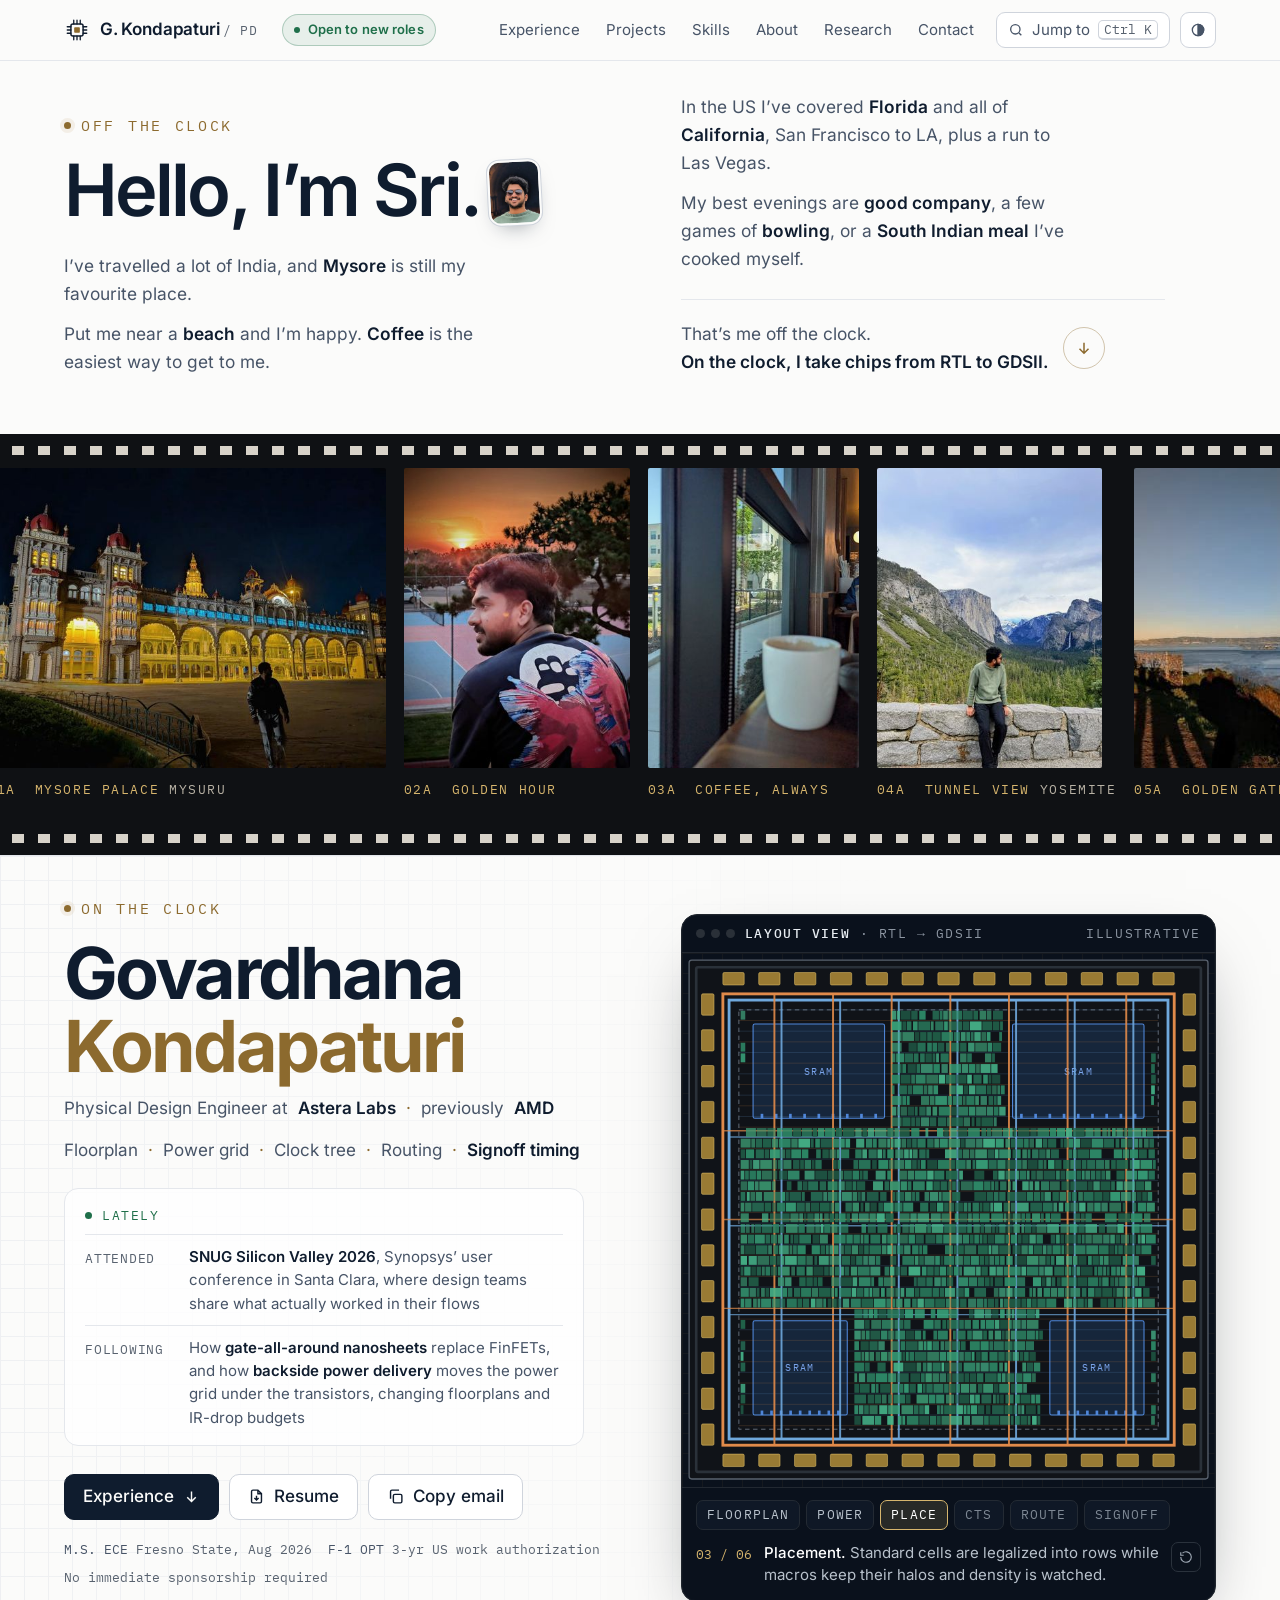
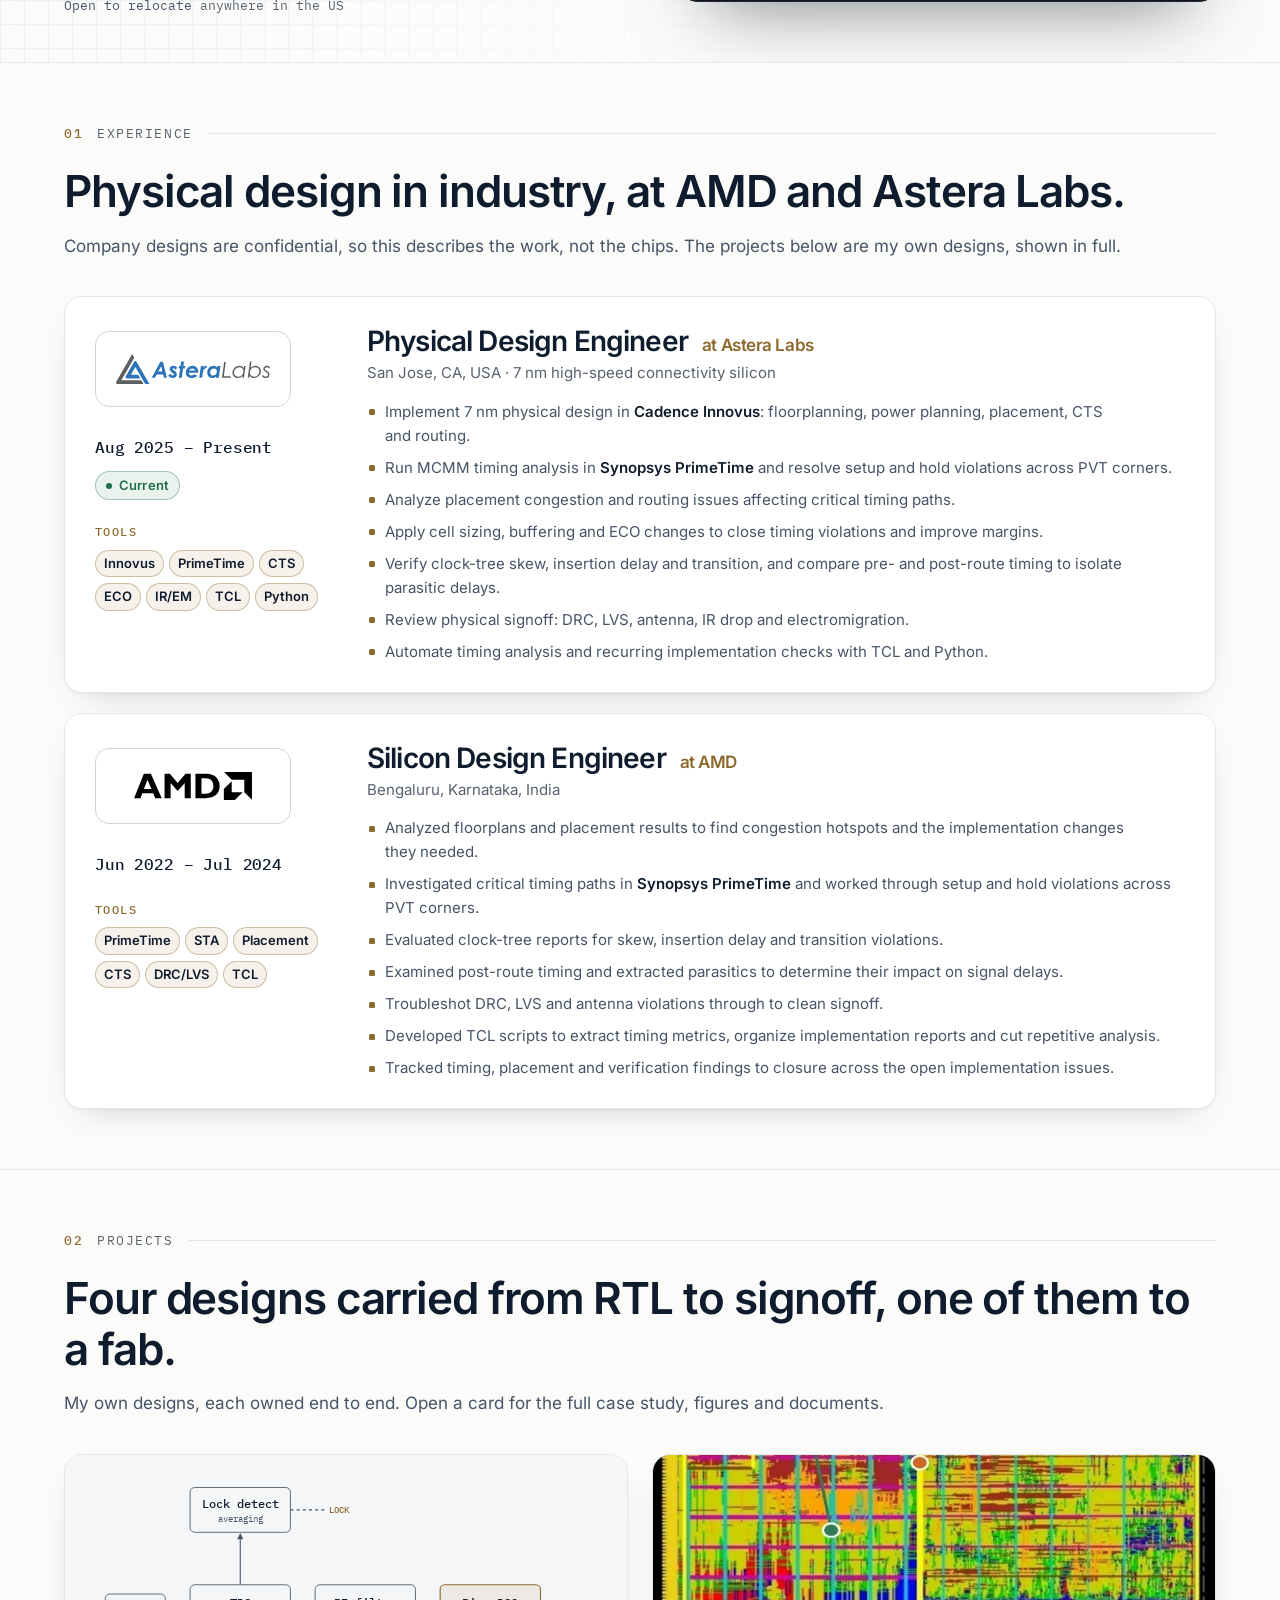
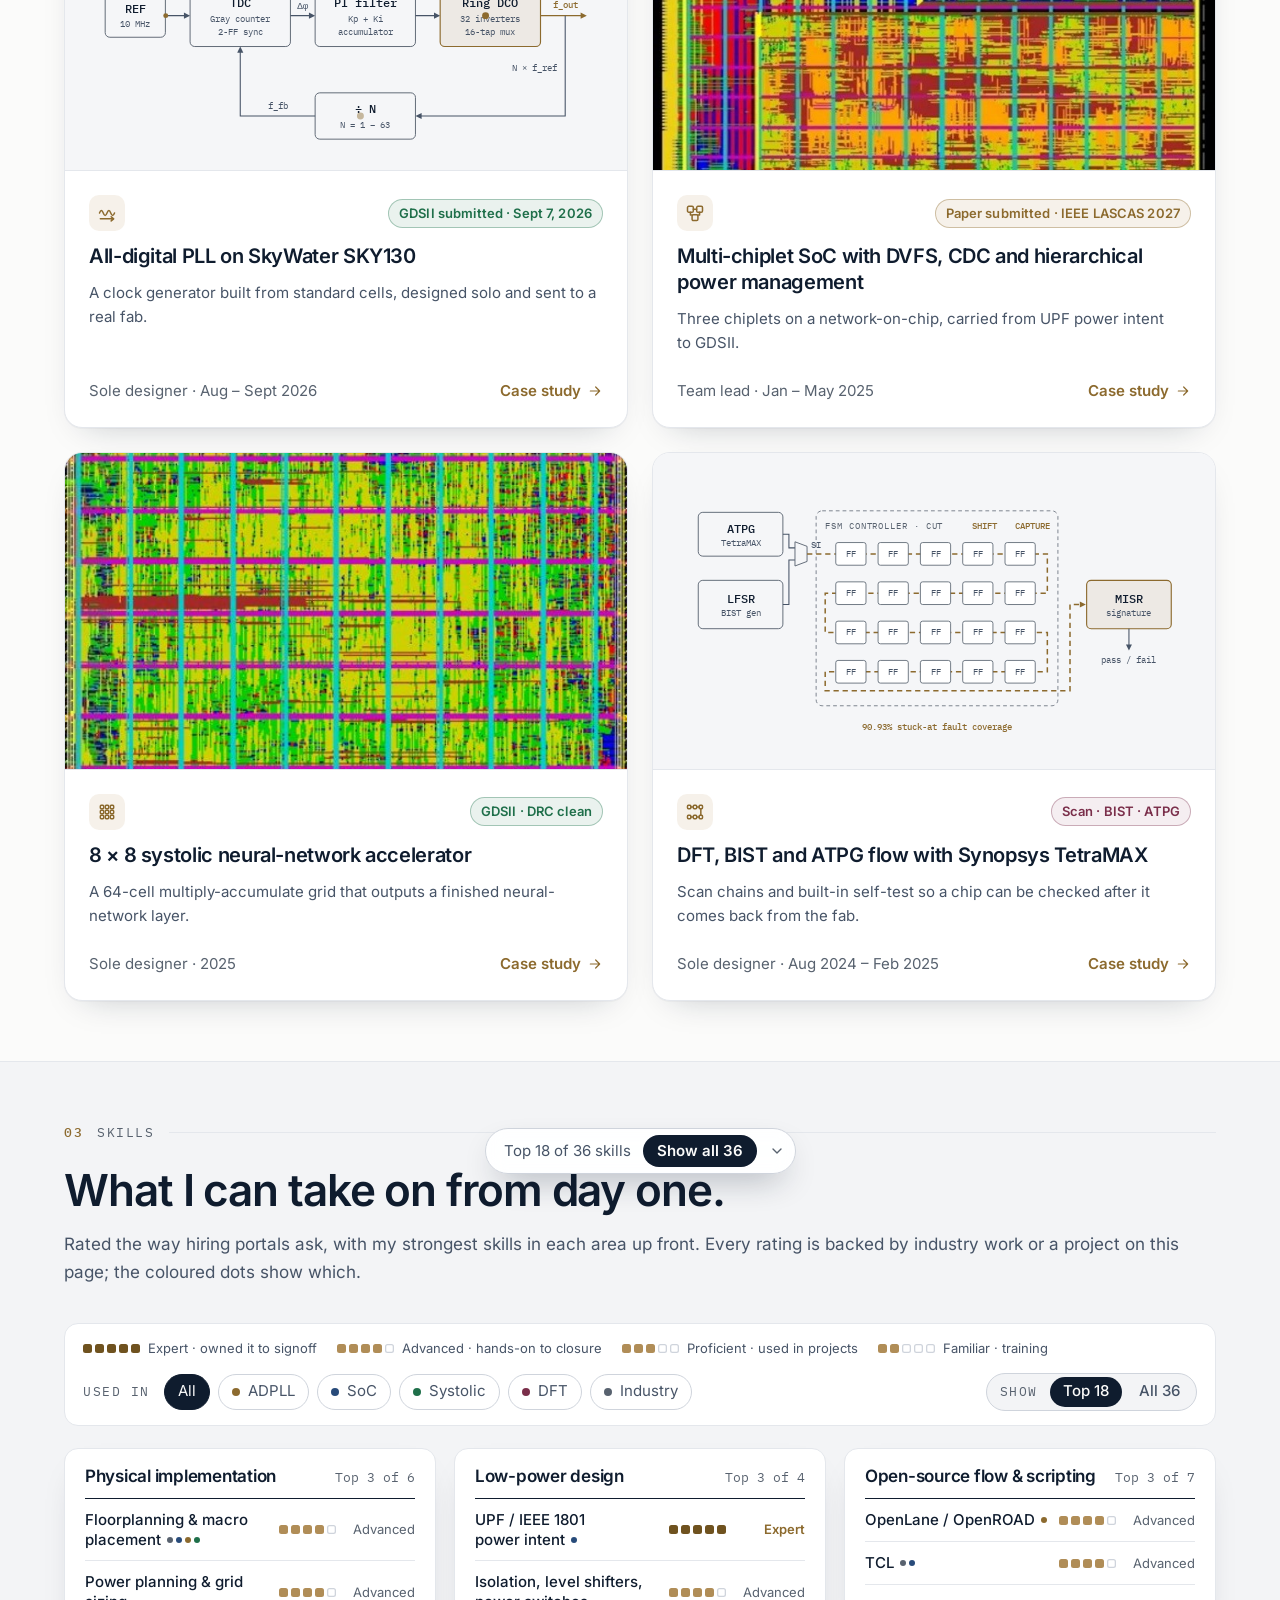
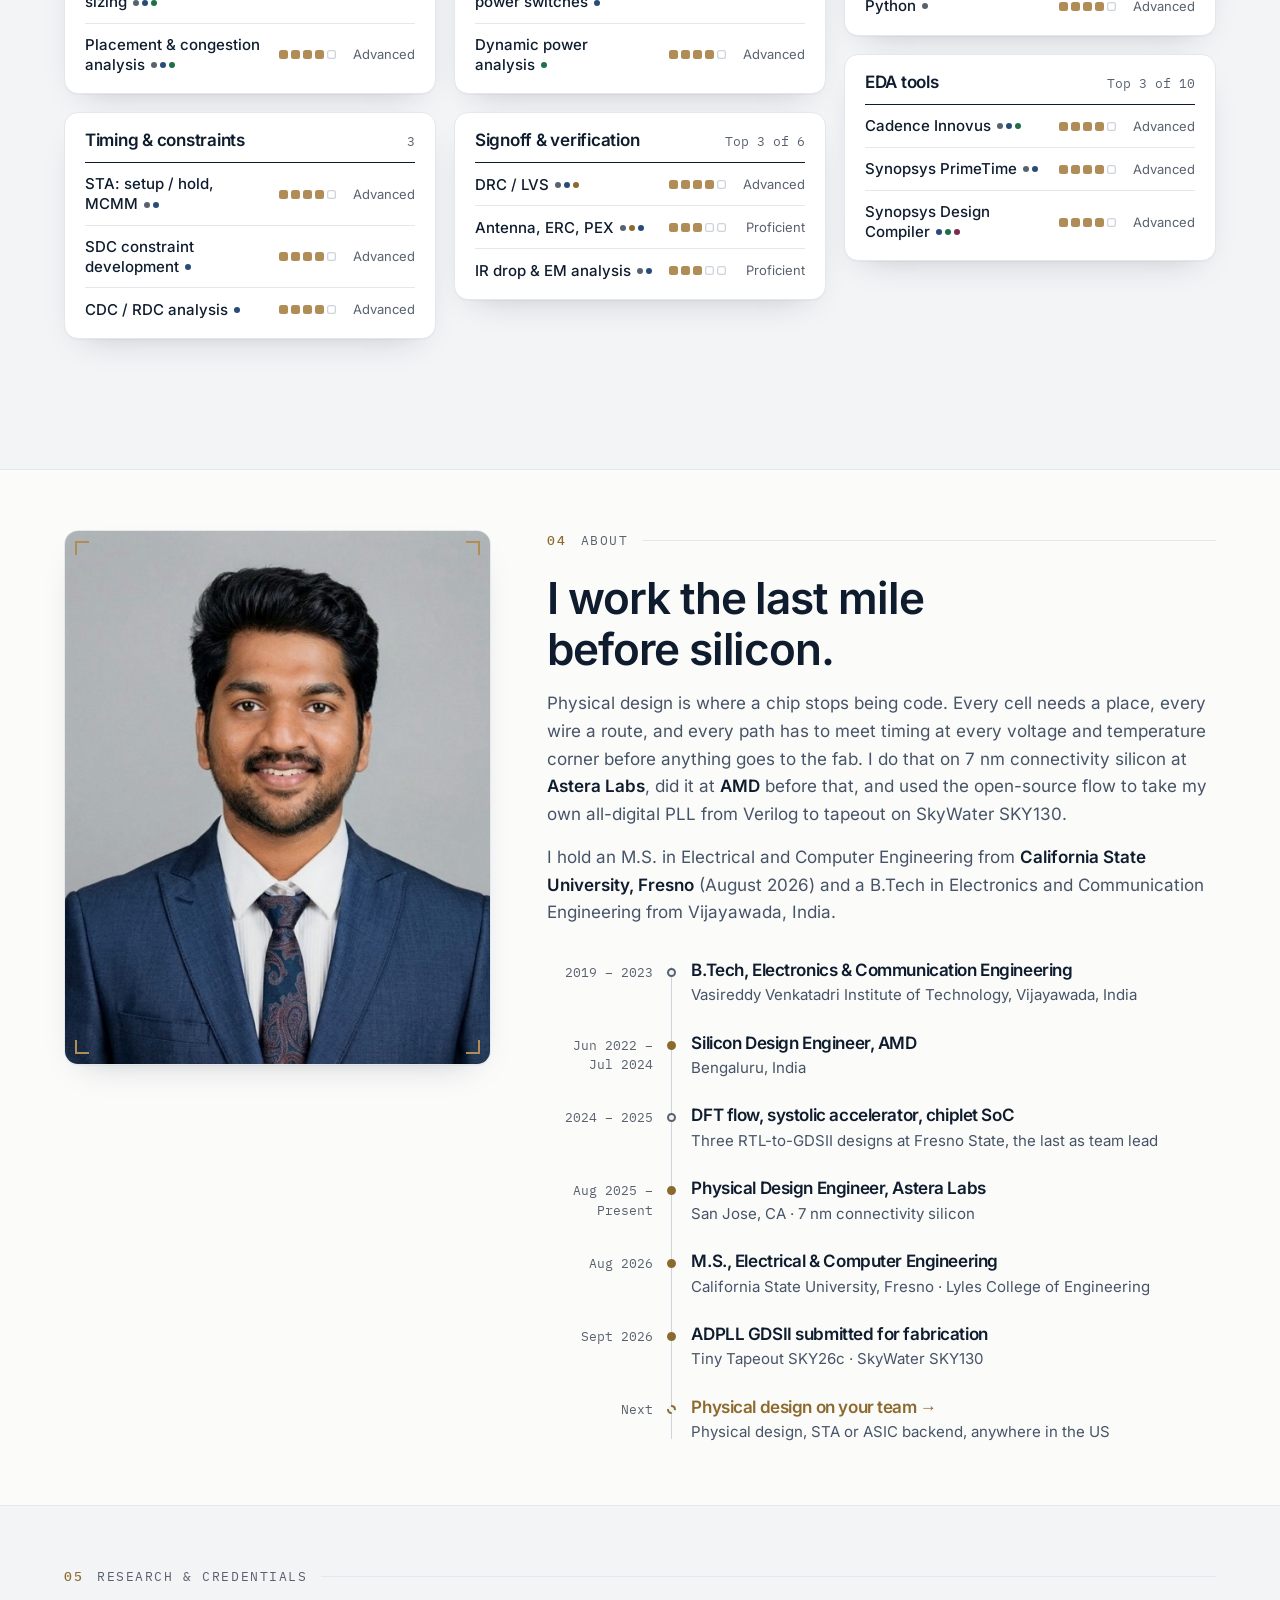
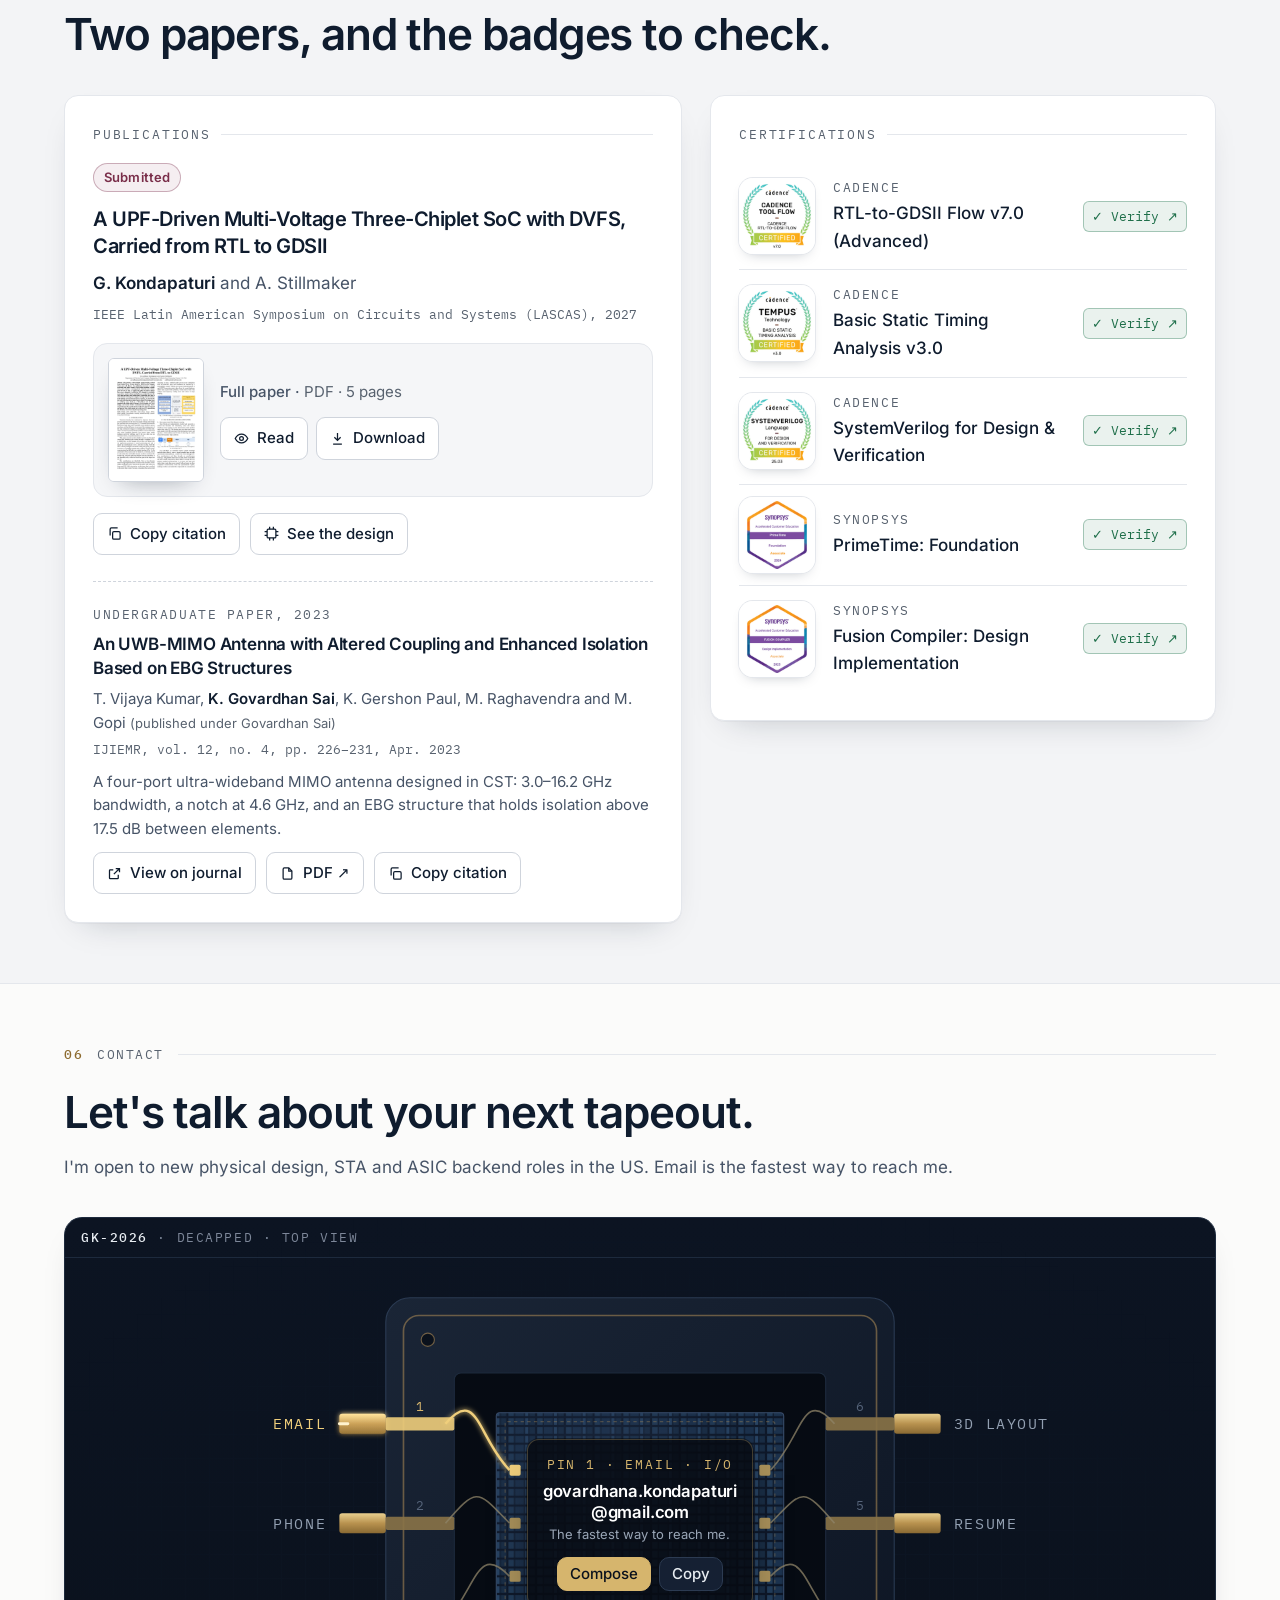
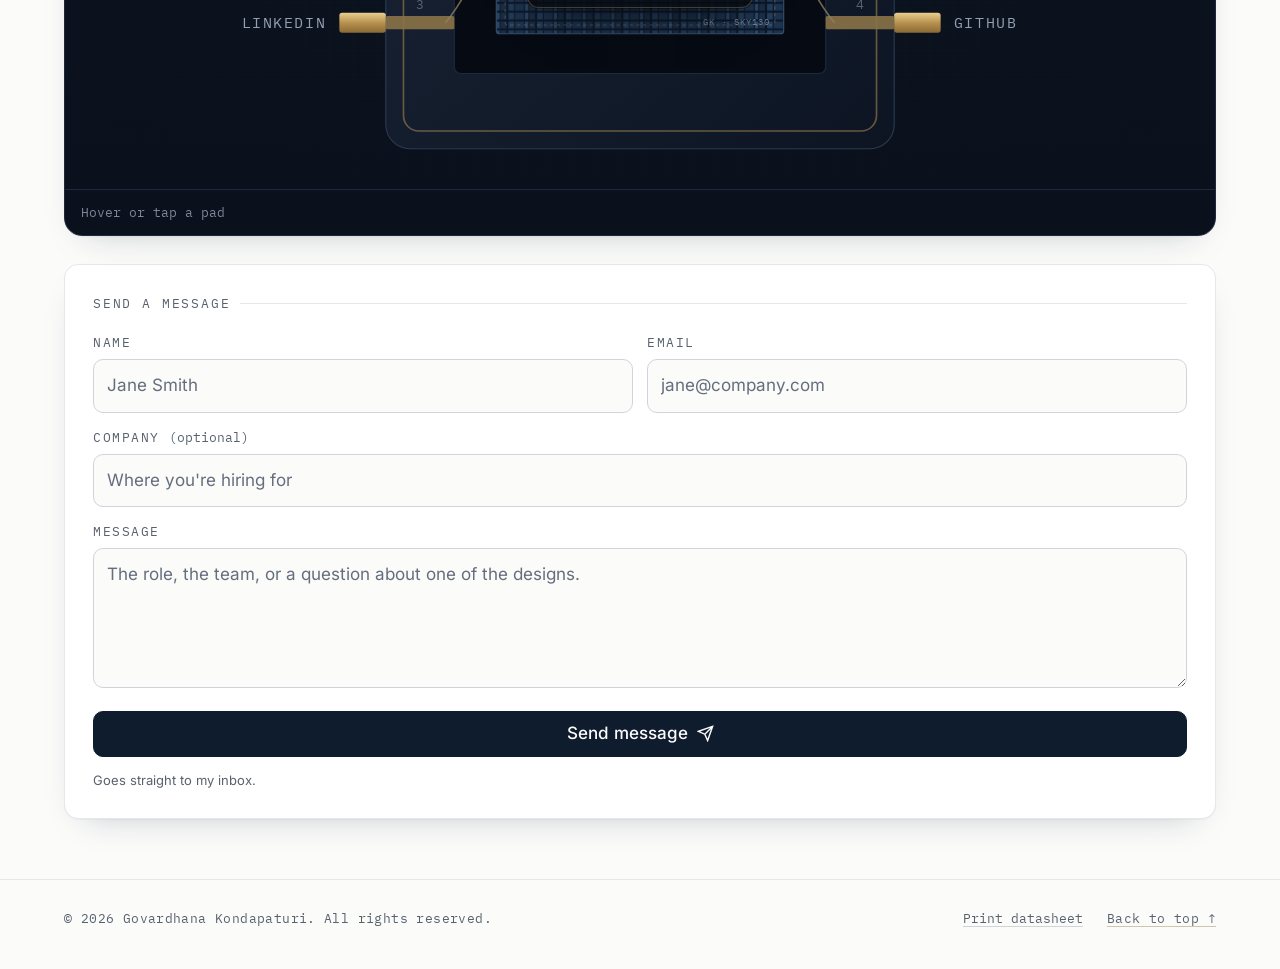
==== index.html @ b578cfa7 "Add files via upload" ====
<!DOCTYPE html>
<html lang="en">
<head>
<meta charset="utf-8">
<meta name="viewport" content="width=device-width, initial-scale=1, viewport-fit=cover">
<title>Govardhana Kondapaturi · Physical Design Engineer</title>
<meta name="description" content="Physical design engineer at Astera Labs, previously AMD. Floorplan to signoff in Cadence Innovus and Synopsys PrimeTime, plus an all-digital PLL taped out on SkyWater SKY130.">
<link rel="canonical" href="https://srikondapaturi.github.io/">
<meta name="theme-color" content="#fbfbfa" media="(prefers-color-scheme: light)">
<meta name="theme-color" content="#0a111c" media="(prefers-color-scheme: dark)">
<meta property="og:type" content="website">
<meta property="og:url" content="https://srikondapaturi.github.io/">
<meta property="og:title" content="Govardhana Kondapaturi · Physical Design Engineer">
<meta property="og:description" content="Physical design engineer at Astera Labs, previously AMD. Floorplan to signoff on 7 nm silicon, and an all-digital PLL taped out on SkyWater SKY130.">
<meta property="og:image" content="https://srikondapaturi.github.io/og.png?v=20261024">
<meta property="og:image:width" content="1200">
<meta property="og:image:height" content="630">
<meta name="twitter:card" content="summary_large_image">
<meta name="twitter:image" content="https://srikondapaturi.github.io/og.png?v=20261024">
<link rel="icon" href="favicon.svg" type="image/svg+xml">
<link rel="preload" href="inter-var.woff2" as="font" type="font/woff2" crossorigin>
<link rel="preload" href="plex-mono-400.woff2" as="font" type="font/woff2" crossorigin>
<script>
  document.documentElement.classList.add('js');
  try{var t=localStorage.getItem('gk-theme');if(t)document.documentElement.setAttribute('data-theme',t)}catch(e){}
</script>
<link rel="stylesheet" href="site.css?v=20261024">
<link rel="stylesheet" href="hello.css?v=20261024">
<script type="application/ld+json">
{
  "@context":"https://schema.org",
  "@type":"Person",
  "name":"Govardhana Kondapaturi",
  "jobTitle":"Physical Design Engineer",
  "worksFor":{"@type":"Organization","name":"Astera Labs"},
  "url":"https://srikondapaturi.github.io/",
  "email":"mailto:govardhana.kondapaturi@gmail.com",
  "address":{"@type":"PostalAddress","addressLocality":"Fresno","addressRegion":"CA","addressCountry":"US"},
  "alumniOf":[
    {"@type":"CollegeOrUniversity","name":"California State University, Fresno"},
    {"@type":"CollegeOrUniversity","name":"Vasireddy Venkatadri Institute of Technology"}
  ],
  "knowsAbout":["Physical design","Static timing analysis","RTL-to-GDSII","Clock tree synthesis","UPF low-power implementation","Cadence Innovus","Synopsys PrimeTime","SkyWater SKY130","OpenROAD"],
  "sameAs":["https://www.linkedin.com/in/sri-kondapaturi/","https://github.com/SriKondapaturi"]
}
</script>
</head>
<body>
<svg aria-hidden="true" style="position:absolute;width:0;height:0;overflow:hidden">
 <defs>
  <symbol id="i-doc" viewBox="0 0 24 24"><path d="M14 3H7a2 2 0 0 0-2 2v14a2 2 0 0 0 2 2h10a2 2 0 0 0 2-2V8z"/><path d="M14 3v5h5M12 11v6M9 14l3 3 3-3"/></symbol>
  <symbol id="i-mail" viewBox="0 0 24 24"><rect x="3" y="5" width="18" height="14" rx="2.5"/><path d="m4 7 8 6 8-6"/></symbol>
  <symbol id="i-in" viewBox="0 0 24 24"><rect x="3" y="3" width="18" height="18" rx="3.5"/><path d="M8 10.5V16M8 7.6v.1M11.5 16v-5.5M11.5 13c0-1.6 1-2.6 2.4-2.6s2.1 1 2.1 2.6V16"/></symbol>
  <symbol id="i-arrow" viewBox="0 0 24 24"><path d="M5 12h14M13 6l6 6-6 6"/></symbol>
  <symbol id="i-back" viewBox="0 0 24 24"><path d="M19 12H5M11 6l-6 6 6 6"/></symbol>
  <symbol id="i-pll" viewBox="0 0 24 24"><path d="M3 12c1.5-4 3-4 4.5 0s3 4 4.5 0 3-4 4.5 0 3 4 4.5 0"/><path d="M4 19h16M17 16.5l3 2.5-3 2.5"/></symbol>
  <symbol id="i-chiplet" viewBox="0 0 24 24"><rect x="3" y="4" width="7" height="7" rx="1.5"/><rect x="14" y="4" width="7" height="7" rx="1.5"/><rect x="8.5" y="14" width="7" height="7" rx="1.5"/><path d="M10 7.5h4M6.5 11v3.5h2M17.5 11v3.5h-2"/></symbol>
  <symbol id="i-grid" viewBox="0 0 24 24"><rect x="4" y="4" width="4" height="4" rx="1"/><rect x="10" y="4" width="4" height="4" rx="1"/><rect x="16" y="4" width="4" height="4" rx="1"/><rect x="4" y="10" width="4" height="4" rx="1"/><rect x="10" y="10" width="4" height="4" rx="1"/><rect x="16" y="10" width="4" height="4" rx="1"/><rect x="4" y="16" width="4" height="4" rx="1"/><rect x="10" y="16" width="4" height="4" rx="1"/><rect x="16" y="16" width="4" height="4" rx="1"/></symbol>
  <symbol id="i-chain" viewBox="0 0 24 24"><rect x="3" y="4" width="4" height="4" rx="1"/><rect x="10" y="4" width="4" height="4" rx="1"/><rect x="17" y="4" width="4" height="4" rx="1"/><rect x="17" y="16" width="4" height="4" rx="1"/><rect x="10" y="16" width="4" height="4" rx="1"/><rect x="3" y="16" width="4" height="4" rx="1"/><path d="M7 6h3M14 6h3M19 8v8M17 18h-3M10 18H7"/></symbol>
 </defs>
</svg>
<a class="skip" href="#main">Skip to content</a>

<!-- ============ nav ============ -->
<header class="nav">
  <div class="wrap">
    <a class="mark" href="#top" aria-label="Govardhana Kondapaturi, home">
      <svg viewBox="0 0 32 32" aria-hidden="true" fill="none">
        <rect x="8.5" y="8.5" width="15" height="15" rx="2.5" stroke="currentColor" stroke-width="1.8"/>
        <rect x="12.5" y="12.5" width="7" height="7" rx="1" fill="var(--cu)"/>
        <path d="M12 8.5V4M16 8.5V4M20 8.5V4M12 28v-4.5M16 28v-4.5M20 28v-4.5M8.5 12H4M8.5 16H4M8.5 20H4M28 12h-4.5M28 16h-4.5M28 20h-4.5" stroke="currentColor" stroke-width="1.6" stroke-linecap="round"/>
      </svg>
      <span>G. Kondapaturi <span class="sub">/ PD</span></span>
    </a>
    <span class="nstat"><i aria-hidden="true"></i>Open to new roles</span>
    <nav class="links" aria-label="Sections">
      <a href="#experience">Experience</a>
      <a href="#work">Projects</a>
      <a href="#skills">Skills</a>
      <a href="#about">About</a>
      <a href="#research">Research</a>
      <a href="#contact">Contact</a>
    </nav>
    <button class="nbtn" id="palBtn" type="button" aria-haspopup="dialog" aria-controls="pal">
      <svg viewBox="0 0 24 24" fill="none" stroke="currentColor" stroke-width="2" aria-hidden="true"><circle cx="11" cy="11" r="7"/><path d="m20 20-3.5-3.5"/></svg>
      <span class="k-lbl">Jump to</span><span class="menu-lbl">Menu</span><kbd id="kbdHint">⌘K</kbd>
    </button>
    <button class="nbtn icon" id="themeBtn" type="button" aria-label="Switch colour theme" title="Switch theme">
      <svg viewBox="0 0 24 24" fill="none" stroke="currentColor" stroke-width="2" aria-hidden="true"><circle cx="12" cy="12" r="8.5"/><path d="M12 3.5v17a8.5 8.5 0 0 0 0-17z" fill="currentColor"/></svg>
    </button>
  </div>
  <div class="trace" id="trace"></div>
</header>

<main id="main">

<!-- ================================================================
     00 · HELLO  (off the clock)
     ================================================================ -->
<section id="hello" class="hello hB" aria-labelledby="hello-h">
  <div class="wrap hB-top">
    <div class="hl-body">
      <p class="hl-eyebrow">Off the clock</p>
      <h2 class="hl-h" id="hello-h">Hello, I&rsquo;m <span class="hl-last">Sri.<button type="button" class="hl-me" data-full="sri-face-full.jpg" aria-label="Open photo of Sri"><img src="sri-face.jpg" width="320" height="400" alt="Sri, smiling, in sunglasses and a green sweater" decoding="async"></button></span></h2>
      <p>I&rsquo;ve travelled a lot of India, and <b>Mysore</b> is still my favourite place.</p>
      <p>Put me near a <b>beach</b> and I&rsquo;m happy. <b>Coffee</b> is the easiest way to get to me.</p>
    </div>
    <div class="hl-body">
      <p>In the US I&rsquo;ve covered <b>Florida</b> and all of <b>California</b>, San Francisco to LA, plus a run to Las Vegas.</p>
      <p>My best evenings are <b>good company</b>, a few games of <b>bowling</b>, or a <b>South Indian meal</b> I&rsquo;ve cooked myself.</p>
      <p class="hl-bridge"><a href="#top"><span>That&rsquo;s me off the clock. <b>On the clock, I take chips from RTL to GDSII.</b></span><i class="arr"><svg viewBox="0 0 24 24" fill="none" stroke="currentColor" stroke-width="2" aria-hidden="true"><path d="M12 5v14M6 13l6 6 6-6"/></svg></i></a></p>
    </div>
  </div>
  <div class="film" role="region" aria-label="Photos, off the clock">
    <div class="film-sc">
      <div class="film-tr">
        <button type="button" class="fr" aria-label="Open photo: Mysore Palace"><img src="01-mysore-s.jpg" data-full="01-mysore.jpg" width="1280" height="963" alt="Sri walking past Mysore Palace, lit up at night" loading="lazy" decoding="async" draggable="false"><span class="cap">01A &nbsp;Mysore Palace<span>Mysuru</span></span></button>
        <button type="button" class="fr" aria-label="Open photo: Golden hour"><img src="02-golden-hour-s.jpg" data-full="02-golden-hour.jpg" width="963" height="1280" alt="Sri looking over his shoulder at sunset" loading="lazy" decoding="async" draggable="false"><span class="cap">02A &nbsp;Golden hour</span></button>
        <button type="button" class="fr" aria-label="Open photo: Coffee, always"><img src="03-coffee-s.jpg" data-full="03-coffee.jpg" width="775" height="1100" alt="A cup of coffee on a cafe window ledge" loading="lazy" decoding="async" draggable="false"><span class="cap">03A &nbsp;Coffee, always</span></button>
        <button type="button" class="fr" aria-label="Open photo: Tunnel View"><img src="04-yosemite-s.jpg" data-full="04-yosemite.jpg" width="960" height="1280" alt="Sri sitting on the wall at Tunnel View, Yosemite" loading="lazy" decoding="async" draggable="false"><span class="cap">04A &nbsp;Tunnel View<span>Yosemite</span></span></button>
        <button type="button" class="fr" aria-label="Open photo: Golden Gate"><img src="05-golden-gate-s.jpg" data-full="05-golden-gate.jpg" width="1144" height="369" alt="Sri in front of the Golden Gate Bridge at sunset" loading="lazy" decoding="async" draggable="false"><span class="cap">05A &nbsp;Golden Gate<span>San Francisco</span></span></button>
        <button type="button" class="fr" aria-label="Open photo: Southernmost Point"><img src="06-key-west-s.jpg" data-full="06-key-west.jpg" width="1204" height="1490" alt="Sri beside the Southernmost Point marker in Key West at night" loading="lazy" decoding="async" draggable="false"><span class="cap">06A &nbsp;Southernmost Point<span>Key West</span></span></button>
        <button type="button" class="fr" aria-label="Open photo: On the water"><img src="07-florida-s.jpg" data-full="07-florida.jpg" width="1010" height="1400" alt="Sri on a fishing boat off Florida, holding up his catch" loading="lazy" decoding="async" draggable="false"><span class="cap">07A &nbsp;On the water<span>Florida</span></span></button>
        <button type="button" class="fr" aria-label="Open photo: Bowling"><img src="08-bowling-s.jpg" data-full="08-bowling.jpg" width="676" height="1110" alt="Sri releasing a bowling ball down a lane at Fresno State" loading="lazy" decoding="async" draggable="false"><span class="cap">08A &nbsp;Bowling<span>Fresno State</span></span></button>
        <button type="button" class="fr" aria-label="Open photo: In the kitchen"><img src="09-kitchen-s.jpg" data-full="09-kitchen.jpg" width="963" height="1280" alt="Sri in a chef hat, holding a pizza" loading="lazy" decoding="async" draggable="false"><span class="cap">09A &nbsp;In the kitchen</span></button>
        <button type="button" class="fr" aria-label="Open photo: Red Fort"><img src="10-red-fort-s.jpg" data-full="10-red-fort.jpg" width="1280" height="717" alt="The Red Fort in Delhi" loading="lazy" decoding="async" draggable="false"><span class="cap">10A &nbsp;Red Fort<span>Delhi</span></span></button>
      </div>
    </div>
  </div>
  <dialog class="lb" id="lb" aria-label="Photo">
    <img alt="">
    <div class="lb-bar">
      <span class="t"></span>
      <button type="button" class="p" aria-label="Previous"><svg viewBox="0 0 24 24" fill="none" stroke="currentColor" stroke-width="2" aria-hidden="true"><path d="M15 6l-6 6 6 6"/></svg></button>
      <button type="button" class="n" aria-label="Next"><svg viewBox="0 0 24 24" fill="none" stroke="currentColor" stroke-width="2" aria-hidden="true"><path d="M9 6l6 6-6 6"/></svg></button>
      <button type="button" class="x" aria-label="Close"><svg viewBox="0 0 24 24" fill="none" stroke="currentColor" stroke-width="2" aria-hidden="true"><path d="M6 6l12 12M18 6 6 18"/></svg></button>
    </div>
  </dialog>
</section>

<!-- ================================================================
     HERO
     ================================================================ -->
<div class="hero" id="top">
  <div class="wrap">
    <div>
      <p class="eyebrow hl-eyebrow">On the clock</p>
      <h1 class="name"><span>Govardhana</span><span>Kondapaturi</span></h1>
      <p class="nowrole">Physical Design Engineer at <b>Astera Labs</b><i>·</i>previously <b>AMD</b></p>
      <p class="caps" aria-label="What I do"><span>Floorplan</span><i>·</i><span>Power grid</span><i>·</i><span>Clock tree</span><i>·</i><span>Routing</span><i>·</i><b>Signoff timing</b></p>
      <div class="now" aria-labelledby="now-h">
        <p class="now-h" id="now-h"><span class="pulse"></span>Lately</p>
        <dl>
          <div><dt>Attended</dt><dd><b>SNUG Silicon Valley 2026</b>, Synopsys&rsquo; user conference in Santa Clara, where design teams share what actually worked in their flows</dd></div>
          <div><dt>Following</dt><dd>How <b>gate-all-around nanosheets</b> replace FinFETs, and how <b>backside power delivery</b> moves the power grid under the transistors, changing floorplans and IR-drop budgets</dd></div>
        </dl>
      </div>

      <div class="cta">
        <a class="btn pri" href="#experience">
          Experience
          <svg viewBox="0 0 24 24" fill="none" stroke="currentColor" stroke-width="2" aria-hidden="true"><path d="M12 5v14M6 13l6 6 6-6"/></svg>
        </a>
        <a class="btn" href="Govardhana_Kondapaturi_Resume.pdf?v=20261024" download>
          <svg viewBox="0 0 24 24" fill="none" stroke="currentColor" stroke-width="2" aria-hidden="true"><path d="M14 3H7a2 2 0 0 0-2 2v14a2 2 0 0 0 2 2h10a2 2 0 0 0 2-2V8z"/><path d="M14 3v5h5M12 11v6M9 14l3 3 3-3"/></svg>
          Resume
        </a>
        <button class="btn" type="button" data-copy="govardhana.kondapaturi@gmail.com" data-toast="Email copied">
          <svg viewBox="0 0 24 24" fill="none" stroke="currentColor" stroke-width="2" aria-hidden="true"><rect x="9" y="9" width="12" height="12" rx="2"/><path d="M5 15V5a2 2 0 0 1 2-2h10"/></svg>
          Copy email
        </button>
      </div>

      <p class="status">
        <span><i>M.S. ECE</i> Fresno State, Aug 2026</span>
        <span><i>F-1 OPT</i> 3-yr US work authorization</span>
        <span>No immediate sponsorship required</span>
        <span><i>Open to relocate</i> anywhere in the US</span>
      </p>
    </div>

    <!-- layout viewer -->
    <div class="die" role="group" aria-label="Animated illustration of a chip going from floorplan to signoff">
      <div class="die-bar">
        <span class="dots" aria-hidden="true"><i></i><i></i><i></i></span>
        <span><b>Layout view</b><span class="die-sub"> · RTL → GDSII</span></span>
        <span class="grow"></span>
        <span class="illus">Illustrative</span>
      </div>
      <div class="die-view">
        <svg id="die" class="s0" viewBox="0 0 600 600" role="img" aria-label="A die with IO pads, macros, power grid, standard-cell rows, clock tree and routing, built up stage by stage"></svg>
      </div>
      <div class="die-foot">
        <div class="stages" id="stages" role="tablist" aria-label="Flow stage"></div>
        <div class="cap">
          <span class="n" id="capN">00 / 06</span>
          <p id="capT" aria-live="polite">Loading the flow…</p>
          <button class="replay" id="replay" type="button" aria-label="Replay the flow animation" title="Replay">
            <svg viewBox="0 0 24 24" fill="none" stroke="currentColor" stroke-width="2" aria-hidden="true"><path d="M3 12a9 9 0 1 0 3-6.7"/><path d="M3 4v5h5"/></svg>
          </button>
        </div>
      </div>
    </div>
  </div>
</div>


<!-- ================================================================
     01 · WORK
     ================================================================ -->
<section id="experience" class="xp">
  <div class="wrap">
    <div class="sec-top rv">
      <div class="sh"><span class="no">01</span><span>Experience</span><span class="rl"></span></div>
      <h2 class="h2">Physical design in industry, at AMD and Astera Labs.</h2>
      <p class="lead">Company designs are confidential, so this describes the work, not the chips. The projects below are my own designs, shown in full.</p>
    </div>
    <ol class="xp-list">
      <li class="xp-i rv">
        <div class="xp-side"><div class="xp-when"><span class="xp-logo wm al"><img src="logo-astera.svg?v=20261024" alt="Astera Labs logo" width="1542" height="303" decoding="async"></span><span class="xp-date">Aug 2025 – Present</span><span class="st ok"><span class="pulse"></span>Current</span></div><div class="xp-tools"><span class="xp-tl">Tools</span><p class="xp-tags"><span>Innovus</span><span>PrimeTime</span><span>CTS</span><span>ECO</span><span>IR/EM</span><span>TCL</span><span>Python</span></p></div></div>
        <div class="xp-body">
          <h3 class="xp-h"><span class="xp-t">Physical Design Engineer</span><span class="xp-at">at Astera Labs</span></h3>
          <p class="xp-meta">San Jose, CA, USA · 7 nm high-speed connectivity silicon</p>
          <ul>
            <li>Implement 7 nm physical design in <b>Cadence Innovus</b>: floorplanning, power planning, placement, CTS and routing.</li>
            <li>Run MCMM timing analysis in <b>Synopsys PrimeTime</b> and resolve setup and hold violations across PVT corners.</li>
            <li>Analyze placement congestion and routing issues affecting critical timing paths.</li>
            <li>Apply cell sizing, buffering and ECO changes to close timing violations and improve margins.</li>
            <li>Verify clock-tree skew, insertion delay and transition, and compare pre- and post-route timing to isolate parasitic delays.</li>
            <li>Review physical signoff: DRC, LVS, antenna, IR drop and electromigration.</li>
            <li>Automate timing analysis and recurring implementation checks with TCL and Python.</li>
          </ul>
        </div>
      </li>
      <li class="xp-i rv">
        <div class="xp-side"><div class="xp-when"><span class="xp-logo wm amd"><img src="logo-amd.svg?v=20261024" alt="AMD logo" width="800" height="191" decoding="async"></span><span class="xp-date">Jun 2022 – Jul 2024</span></div><div class="xp-tools"><span class="xp-tl">Tools</span><p class="xp-tags"><span>PrimeTime</span><span>STA</span><span>Placement</span><span>CTS</span><span>DRC/LVS</span><span>TCL</span></p></div></div>
        <div class="xp-body">
          <h3 class="xp-h"><span class="xp-t">Silicon Design Engineer</span><span class="xp-at">at AMD</span></h3>
          <p class="xp-meta">Bengaluru, Karnataka, India</p>
          <ul>
            <li>Analyzed floorplans and placement results to find congestion hotspots and the implementation changes they needed.</li>
            <li>Investigated critical timing paths in <b>Synopsys PrimeTime</b> and worked through setup and hold violations across PVT corners.</li>
            <li>Evaluated clock-tree reports for skew, insertion delay and transition violations.</li>
            <li>Examined post-route timing and extracted parasitics to determine their impact on signal delays.</li>
            <li>Troubleshot DRC, LVS and antenna violations through to clean signoff.</li>
            <li>Developed TCL scripts to extract timing metrics, organize implementation reports and cut repetitive analysis.</li>
            <li>Tracked timing, placement and verification findings to closure across the open implementation issues.</li>
          </ul>
        </div>
      </li>
    </ol>
  </div>
</section>

<section id="work">
  <div class="wrap">
    <div class="sec-top rv">
      <div class="sh"><span class="no">02</span><span>Projects</span><span class="rl"></span></div>
      <h2 class="h2">Four designs carried from RTL to signoff, one of them to a&nbsp;fab.</h2>
      <p class="lead">My own designs, each owned end to end. Open a card for the full case study, figures and documents.</p>
    </div>
    <div class="cards">
      <a class="pcard rv" href="adpll.html" id="card-adpll">
        <div class="pc-vis"><svg class="dg" viewBox="0 0 640 372" role="img" aria-label="ADPLL block diagram: reference into TDC, PI loop filter, ring DCO, divide-by-N feedback, lock detector">
              <!-- lock detector -->
              <rect class="bx" x="118" y="24" width="130" height="58" rx="6"/>
              <text class="t1" x="183" y="50" text-anchor="middle">Lock detect</text>
              <text class="t2" x="183" y="69" text-anchor="middle">averaging</text>
              <path class="w" d="M183 150V90"/><path class="ar" d="M183 83l-4 8h8z"/>
              <path class="w dash" d="M248 53H292"/><text class="tc" x="298" y="57">LOCK</text>
              <!-- ref -->
              <rect class="bx" x="8" y="162" width="78" height="56" rx="6"/>
              <text class="t1" x="47" y="186" text-anchor="middle">REF</text>
              <text class="t2" x="47" y="205" text-anchor="middle">10 MHz</text>
              <path class="w" d="M86 190H111"/><path class="ar" d="M118 190l-8-4v8z"/>
              <!-- TDC -->
              <rect class="bx" x="118" y="150" width="130" height="80" rx="6"/>
              <text class="t1" x="183" y="179" text-anchor="middle">TDC</text>
              <text class="t2" x="183" y="198" text-anchor="middle">Gray counter</text>
              <text class="t2" x="183" y="215" text-anchor="middle">2-FF sync</text>
              <path class="w" d="M248 190H273"/><path class="ar" d="M280 190l-8-4v8z"/>
              <text class="t2" x="264" y="181" text-anchor="middle">Δφ</text>
              <!-- PI -->
              <rect class="bx" x="280" y="150" width="130" height="80" rx="6"/>
              <text class="t1" x="345" y="179" text-anchor="middle">PI filter</text>
              <text class="t2" x="345" y="198" text-anchor="middle">Kp + Ki</text>
              <text class="t2" x="345" y="215" text-anchor="middle">accumulator</text>
              <path class="w" d="M410 190H435"/><path class="ar" d="M442 190l-8-4v8z"/>
              <!-- DCO -->
              <rect class="bx hot" x="442" y="150" width="130" height="80" rx="6"/>
              <text class="t1" x="507" y="179" text-anchor="middle">Ring DCO</text>
              <text class="t2" x="507" y="198" text-anchor="middle">32 inverters</text>
              <text class="t2" x="507" y="215" text-anchor="middle">16-tap mux</text>
              <path class="w cu" d="M572 190H625"/><path class="ar cu" d="M632 190l-8-4v8z"/>
              <text class="tc" x="604" y="180" text-anchor="middle">f_out</text>
              <!-- feedback -->
              <path class="w" d="M604 190V320H417"/><path class="ar" d="M410 320l8-4v8z"/>
              <rect class="bx" x="280" y="290" width="130" height="60" rx="6"/>
              <text class="t1" x="345" y="316" text-anchor="middle">÷ N</text>
              <text class="t2" x="345" y="336" text-anchor="middle">N = 1 – 63</text>
              <path class="w" d="M280 320H183V237"/><path class="ar" d="M183 230l-4 8h8z"/>
              <text class="t2" x="232" y="311" text-anchor="middle">f_fb</text>
              <text class="t2" x="594" y="262" text-anchor="end">N × f_ref</text>
              <!-- signal travelling the loop -->
              <circle class="blip" r="4.5"><animateMotion dur="4.6s" repeatCount="indefinite" path="M248 190H604V320H183V230"/></circle>
              <circle class="blip" r="4.5" opacity=".45"><animateMotion dur="4.6s" begin="-2.3s" repeatCount="indefinite" path="M248 190H604V320H183V230"/></circle>
              <circle class="blip" r="3.2"><animateMotion dur="1.15s" repeatCount="indefinite" path="M86 190H118"/></circle>
            </svg></div>
        <div class="pc-body">
          <div class="pc-top"><span class="pc-ic"><svg class="ic" aria-hidden="true"><use href="#i-pll"/></svg></span><span class="st ok">GDSII submitted · Sept 7, 2026</span></div>
          <h3>All-digital PLL on SkyWater SKY130</h3>
          <p>A clock generator built from standard cells, designed solo and sent to a real fab.</p>
          <div class="pc-foot"><span>Sole designer · Aug – Sept 2026</span><span class="go">Case study <svg class="ic" aria-hidden="true"><use href="#i-arrow"/></svg></span></div>
        </div>
      </a>
      <a class="pcard rv" href="soc.html" id="card-soc">
        <div class="pc-vis is-img"><img src="soc-layout.jpg" alt="" loading="lazy" decoding="async"></div>
        <div class="pc-body">
          <div class="pc-top"><span class="pc-ic"><svg class="ic" aria-hidden="true"><use href="#i-chiplet"/></svg></span><span class="st cu">Paper submitted · IEEE LASCAS 2027</span></div>
          <h3>Multi-chiplet SoC with DVFS, CDC and hierarchical power management</h3>
          <p>Three chiplets on a network-on-chip, carried from UPF power intent to GDSII.</p>
          <div class="pc-foot"><span>Team lead · Jan – May 2025</span><span class="go">Case study <svg class="ic" aria-hidden="true"><use href="#i-arrow"/></svg></span></div>
        </div>
      </a>
      <a class="pcard rv" href="systolic.html" id="card-npu">
        <div class="pc-vis is-img"><img src="systolic-layout.jpg" alt="" loading="lazy" decoding="async"></div>
        <div class="pc-body">
          <div class="pc-top"><span class="pc-ic"><svg class="ic" aria-hidden="true"><use href="#i-grid"/></svg></span><span class="st ok">GDSII · DRC clean</span></div>
          <h3>8 × 8 systolic neural-network accelerator</h3>
          <p>A 64-cell multiply-accumulate grid that outputs a finished neural-network layer.</p>
          <div class="pc-foot"><span>Sole designer · 2025</span><span class="go">Case study <svg class="ic" aria-hidden="true"><use href="#i-arrow"/></svg></span></div>
        </div>
      </a>
      <a class="pcard rv" href="dft.html" id="card-dft">
        <div class="pc-vis"><svg class="dg" id="figDft" viewBox="0 0 640 380" role="img" aria-label="Scan chain through a grid of flip-flops fed by ATPG or an LFSR and compacted by a MISR"></svg></div>
        <div class="pc-body">
          <div class="pc-top"><span class="pc-ic"><svg class="ic" aria-hidden="true"><use href="#i-chain"/></svg></span><span class="st am">Scan · BIST · ATPG</span></div>
          <h3>DFT, BIST and ATPG flow with Synopsys TetraMAX</h3>
          <p>Scan chains and built-in self-test so a chip can be checked after it comes back from the fab.</p>
          <div class="pc-foot"><span>Sole designer · Aug 2024 – Feb 2025</span><span class="go">Case study <svg class="ic" aria-hidden="true"><use href="#i-arrow"/></svg></span></div>
        </div>
      </a>
    </div>
  </div>
</section>

<!-- ================================================================
     02 · SKILLS
     ================================================================ -->
<section id="skills" class="alt">
  <div class="wrap">
    <div class="sec-top rv">
      <div class="sh"><span class="no">03</span><span>Skills</span><span class="rl"></span></div>
      <h2 class="h2">What I can take on from day one.</h2>
      <p class="lead">Rated the way hiring portals ask, with my strongest skills in each area up front. Every rating is backed by industry work or a project on this page; the coloured dots show which.</p>
    </div>

    <div class="sk-bar rv">
      <div class="legend" aria-label="Rating scale">
        <span><b class="lv" data-lv="5"><i></i><i></i><i></i><i></i><i></i></b>Expert · owned it to signoff</span>
        <span><b class="lv" data-lv="4"><i></i><i></i><i></i><i></i><i></i></b>Advanced · hands-on to closure</span>
        <span><b class="lv" data-lv="3"><i></i><i></i><i></i><i></i><i></i></b>Proficient · used in projects</span>
        <span><b class="lv" data-lv="2"><i></i><i></i><i></i><i></i><i></i></b>Familiar · training</span>
      </div>
      <div class="filter" role="group" aria-label="Highlight skills by project">
        <span class="lbl">Used in</span>
        <button class="fchip" type="button" data-f="all" aria-pressed="true">All</button>
        <button class="fchip" type="button" data-f="adpll" aria-pressed="false"><i class="p-adpll"></i>ADPLL</button>
        <button class="fchip" type="button" data-f="soc" aria-pressed="false"><i class="p-soc"></i>SoC</button>
        <button class="fchip" type="button" data-f="npu" aria-pressed="false"><i class="p-npu"></i>Systolic</button>
        <button class="fchip" type="button" data-f="dft" aria-pressed="false"><i class="p-dft"></i>DFT</button>
        <button class="fchip" type="button" data-f="work" aria-pressed="false"><i class="p-work"></i>Industry</button>
      </div>
    </div>

    <!-- To change a rating, edit data-lv="1..5" on that skill. The dots and the label follow automatically. -->
    <div class="skgrid" id="skgrid">
      <article class="skc" data-g="pi"><header><h3>Physical implementation</h3><span class="cnt">6</span></header><ul><li class="sk" data-p="soc adpll npu work"><div class="sk-top"><span class="sk-n">Floorplanning &amp; macro <span class="nw">placement <span class="tg" role="img" aria-label="Used in industry work, SoC, ADPLL, Systolic"><i class="p-work" title="Industry"></i><i class="p-soc" title="SoC"></i><i class="p-adpll" title="ADPLL"></i><i class="p-npu" title="Systolic"></i></span></span></span><span class="lv" data-lv="4" role="img" aria-label="4 out of 5"><i></i><i></i><i></i><i></i><i></i></span></div></li><li class="sk" data-p="soc npu work"><div class="sk-top"><span class="sk-n">Power planning &amp; grid <span class="nw">sizing <span class="tg" role="img" aria-label="Used in industry work, SoC, Systolic"><i class="p-work" title="Industry"></i><i class="p-soc" title="SoC"></i><i class="p-npu" title="Systolic"></i></span></span></span><span class="lv" data-lv="4" role="img" aria-label="4 out of 5"><i></i><i></i><i></i><i></i><i></i></span></div></li><li class="sk" data-p="soc npu work"><div class="sk-top"><span class="sk-n">Placement &amp; congestion <span class="nw">analysis <span class="tg" role="img" aria-label="Used in industry work, SoC, Systolic"><i class="p-work" title="Industry"></i><i class="p-soc" title="SoC"></i><i class="p-npu" title="Systolic"></i></span></span></span><span class="lv" data-lv="4" role="img" aria-label="4 out of 5"><i></i><i></i><i></i><i></i><i></i></span></div></li><li class="sk" data-p="soc adpll npu work"><div class="sk-top"><span class="sk-n">Clock tree <span class="nw">synthesis <span class="tg" role="img" aria-label="Used in industry work, SoC, ADPLL, Systolic"><i class="p-work" title="Industry"></i><i class="p-soc" title="SoC"></i><i class="p-adpll" title="ADPLL"></i><i class="p-npu" title="Systolic"></i></span></span></span><span class="lv" data-lv="4" role="img" aria-label="4 out of 5"><i></i><i></i><i></i><i></i><i></i></span></div></li><li class="sk" data-p="soc adpll npu work"><div class="sk-top"><span class="sk-n">Routing &amp; DRC <span class="nw">fixing <span class="tg" role="img" aria-label="Used in industry work, SoC, ADPLL, Systolic"><i class="p-work" title="Industry"></i><i class="p-soc" title="SoC"></i><i class="p-adpll" title="ADPLL"></i><i class="p-npu" title="Systolic"></i></span></span></span><span class="lv" data-lv="4" role="img" aria-label="4 out of 5"><i></i><i></i><i></i><i></i><i></i></span></div></li><li class="sk" data-p="soc work"><div class="sk-top"><span class="sk-n">Timing &amp; IR-drop <span class="nw">ECOs <span class="tg" role="img" aria-label="Used in industry work, SoC"><i class="p-work" title="Industry"></i><i class="p-soc" title="SoC"></i></span></span></span><span class="lv" data-lv="4" role="img" aria-label="4 out of 5"><i></i><i></i><i></i><i></i><i></i></span></div></li></ul></article><article class="skc" data-g="sta"><header><h3>Timing & constraints</h3><span class="cnt">3</span></header><ul><li class="sk" data-p="soc work"><div class="sk-top"><span class="sk-n">STA: setup / hold, <span class="nw">MCMM <span class="tg" role="img" aria-label="Used in industry work, SoC"><i class="p-work" title="Industry"></i><i class="p-soc" title="SoC"></i></span></span></span><span class="lv" data-lv="4" role="img" aria-label="4 out of 5"><i></i><i></i><i></i><i></i><i></i></span></div></li><li class="sk" data-p="soc"><div class="sk-top"><span class="sk-n">SDC constraint <span class="nw">development <span class="tg" role="img" aria-label="Used in SoC"><i class="p-soc" title="SoC"></i></span></span></span><span class="lv" data-lv="4" role="img" aria-label="4 out of 5"><i></i><i></i><i></i><i></i><i></i></span></div></li><li class="sk" data-p="soc"><div class="sk-top"><span class="sk-n">CDC / RDC <span class="nw">analysis <span class="tg" role="img" aria-label="Used in SoC"><i class="p-soc" title="SoC"></i></span></span></span><span class="lv" data-lv="4" role="img" aria-label="4 out of 5"><i></i><i></i><i></i><i></i><i></i></span></div></li></ul></article><article class="skc" data-g="lp"><header><h3>Low-power design</h3><span class="cnt">4</span></header><ul><li class="sk" data-p="soc"><div class="sk-top"><span class="sk-n">UPF / IEEE 1801 power <span class="nw">intent <span class="tg" role="img" aria-label="Used in SoC"><i class="p-soc" title="SoC"></i></span></span></span><span class="lv" data-lv="5" role="img" aria-label="5 out of 5"><i></i><i></i><i></i><i></i><i></i></span></div></li><li class="sk" data-p="soc"><div class="sk-top"><span class="sk-n">Isolation, level shifters, power <span class="nw">switches <span class="tg" role="img" aria-label="Used in SoC"><i class="p-soc" title="SoC"></i></span></span></span><span class="lv" data-lv="4" role="img" aria-label="4 out of 5"><i></i><i></i><i></i><i></i><i></i></span></div></li><li class="sk" data-p="npu"><div class="sk-top"><span class="sk-n">Dynamic power <span class="nw">analysis <span class="tg" role="img" aria-label="Used in Systolic"><i class="p-npu" title="Systolic"></i></span></span></span><span class="lv" data-lv="4" role="img" aria-label="4 out of 5"><i></i><i></i><i></i><i></i><i></i></span></div></li><li class="sk" data-p="soc"><div class="sk-top"><span class="sk-n"><span class="nw">DVFS <span class="tg" role="img" aria-label="Used in SoC"><i class="p-soc" title="SoC"></i></span></span></span><span class="lv" data-lv="3" role="img" aria-label="3 out of 5"><i></i><i></i><i></i><i></i><i></i></span></div></li></ul></article><article class="skc" data-g="so"><header><h3>Signoff & verification</h3><span class="cnt">6</span></header><ul><li class="sk" data-p="soc adpll work"><div class="sk-top"><span class="sk-n">DRC / <span class="nw">LVS <span class="tg" role="img" aria-label="Used in industry work, SoC, ADPLL"><i class="p-work" title="Industry"></i><i class="p-soc" title="SoC"></i><i class="p-adpll" title="ADPLL"></i></span></span></span><span class="lv" data-lv="4" role="img" aria-label="4 out of 5"><i></i><i></i><i></i><i></i><i></i></span></div></li><li class="sk" data-p="adpll soc work"><div class="sk-top"><span class="sk-n">Antenna, ERC, <span class="nw">PEX <span class="tg" role="img" aria-label="Used in industry work, ADPLL, SoC"><i class="p-work" title="Industry"></i><i class="p-adpll" title="ADPLL"></i><i class="p-soc" title="SoC"></i></span></span></span><span class="lv" data-lv="3" role="img" aria-label="3 out of 5"><i></i><i></i><i></i><i></i><i></i></span></div></li><li class="sk" data-p="soc work"><div class="sk-top"><span class="sk-n">IR drop &amp; EM <span class="nw">analysis <span class="tg" role="img" aria-label="Used in industry work, SoC"><i class="p-work" title="Industry"></i><i class="p-soc" title="SoC"></i></span></span></span><span class="lv" data-lv="3" role="img" aria-label="3 out of 5"><i></i><i></i><i></i><i></i><i></i></span></div></li><li class="sk" data-p="soc"><div class="sk-top"><span class="sk-n">Logic equivalence <span class="nw">(LEC) <span class="tg" role="img" aria-label="Used in SoC"><i class="p-soc" title="SoC"></i></span></span></span><span class="lv" data-lv="3" role="img" aria-label="3 out of 5"><i></i><i></i><i></i><i></i><i></i></span></div></li><li class="sk" data-p="dft soc"><div class="sk-top"><span class="sk-n">DFT: scan &amp; <span class="nw">ATPG <span class="tg" role="img" aria-label="Used in DFT, SoC"><i class="p-dft" title="DFT"></i><i class="p-soc" title="SoC"></i></span></span></span><span class="lv" data-lv="3" role="img" aria-label="3 out of 5"><i></i><i></i><i></i><i></i><i></i></span></div></li><li class="sk" data-p="dft"><div class="sk-top"><span class="sk-n">Gate-level sim with <span class="nw">SDF <span class="tg" role="img" aria-label="Used in DFT"><i class="p-dft" title="DFT"></i></span></span></span><span class="lv" data-lv="3" role="img" aria-label="3 out of 5"><i></i><i></i><i></i><i></i><i></i></span></div></li></ul></article><article class="skc" data-g="code"><header><h3>Open-source flow & scripting</h3><span class="cnt">7</span></header><ul><li class="sk" data-p="adpll"><div class="sk-top"><span class="sk-n">OpenLane / <span class="nw">OpenROAD <span class="tg" role="img" aria-label="Used in ADPLL"><i class="p-adpll" title="ADPLL"></i></span></span></span><span class="lv" data-lv="4" role="img" aria-label="4 out of 5"><i></i><i></i><i></i><i></i><i></i></span></div></li><li class="sk" data-p="adpll"><div class="sk-top"><span class="sk-n">Magic · <span class="nw">KLayout <span class="tg" role="img" aria-label="Used in ADPLL"><i class="p-adpll" title="ADPLL"></i></span></span></span><span class="lv" data-lv="3" role="img" aria-label="3 out of 5"><i></i><i></i><i></i><i></i><i></i></span></div></li><li class="sk" data-p="soc work"><div class="sk-top"><span class="sk-n"><span class="nw">TCL <span class="tg" role="img" aria-label="Used in industry work, SoC"><i class="p-work" title="Industry"></i><i class="p-soc" title="SoC"></i></span></span></span><span class="lv" data-lv="4" role="img" aria-label="4 out of 5"><i></i><i></i><i></i><i></i><i></i></span></div></li><li class="sk" data-p="work"><div class="sk-top"><span class="sk-n"><span class="nw">Python <span class="tg" role="img" aria-label="Used in industry work"><i class="p-work" title="Industry"></i></span></span></span><span class="lv" data-lv="4" role="img" aria-label="4 out of 5"><i></i><i></i><i></i><i></i><i></i></span></div></li><li class="sk" data-p="adpll soc npu"><div class="sk-top"><span class="sk-n">Verilog / <span class="nw">SystemVerilog <span class="tg" role="img" aria-label="Used in ADPLL, SoC, Systolic"><i class="p-adpll" title="ADPLL"></i><i class="p-soc" title="SoC"></i><i class="p-npu" title="Systolic"></i></span></span></span><span class="lv" data-lv="4" role="img" aria-label="4 out of 5"><i></i><i></i><i></i><i></i><i></i></span></div></li><li class="sk" data-p=""><div class="sk-top"><span class="sk-n">Linux</span><span class="lv" data-lv="4" role="img" aria-label="4 out of 5"><i></i><i></i><i></i><i></i><i></i></span></div></li><li class="sk" data-p=""><div class="sk-top"><span class="sk-n">Perl</span><span class="lv" data-lv="2" role="img" aria-label="2 out of 5"><i></i><i></i><i></i><i></i><i></i></span></div></li></ul></article><article class="skc" data-g="tools"><header><h3>EDA tools</h3><span class="cnt">10</span></header><ul><li class="sk" data-p="soc npu work"><div class="sk-top"><span class="sk-n">Cadence <span class="nw">Innovus <span class="tg" role="img" aria-label="Used in industry work, SoC, Systolic"><i class="p-work" title="Industry"></i><i class="p-soc" title="SoC"></i><i class="p-npu" title="Systolic"></i></span></span></span><span class="lv" data-lv="4" role="img" aria-label="4 out of 5"><i></i><i></i><i></i><i></i><i></i></span></div></li><li class="sk" data-p="soc work"><div class="sk-top"><span class="sk-n">Synopsys <span class="nw">PrimeTime <span class="tg" role="img" aria-label="Used in industry work, SoC"><i class="p-work" title="Industry"></i><i class="p-soc" title="SoC"></i></span></span></span><span class="lv" data-lv="4" role="img" aria-label="4 out of 5"><i></i><i></i><i></i><i></i><i></i></span></div></li><li class="sk" data-p="soc npu dft"><div class="sk-top"><span class="sk-n">Synopsys Design <span class="nw">Compiler <span class="tg" role="img" aria-label="Used in SoC, Systolic, DFT"><i class="p-soc" title="SoC"></i><i class="p-npu" title="Systolic"></i><i class="p-dft" title="DFT"></i></span></span></span><span class="lv" data-lv="4" role="img" aria-label="4 out of 5"><i></i><i></i><i></i><i></i><i></i></span></div></li><li class="sk" data-p="soc"><div class="sk-top"><span class="sk-n">Siemens <span class="nw">Calibre <span class="tg" role="img" aria-label="Used in SoC"><i class="p-soc" title="SoC"></i></span></span></span><span class="lv" data-lv="3" role="img" aria-label="3 out of 5"><i></i><i></i><i></i><i></i><i></i></span></div></li><li class="sk" data-p="soc"><div class="sk-top"><span class="sk-n">Ansys <span class="nw">RedHawk-SC <span class="tg" role="img" aria-label="Used in SoC"><i class="p-soc" title="SoC"></i></span></span></span><span class="lv" data-lv="3" role="img" aria-label="3 out of 5"><i></i><i></i><i></i><i></i><i></i></span></div></li><li class="sk" data-p="soc"><div class="sk-top"><span class="sk-n">Synopsys <span class="nw">SpyGlass <span class="tg" role="img" aria-label="Used in SoC"><i class="p-soc" title="SoC"></i></span></span></span><span class="lv" data-lv="3" role="img" aria-label="3 out of 5"><i></i><i></i><i></i><i></i><i></i></span></div></li><li class="sk" data-p="soc"><div class="sk-top"><span class="sk-n">Cadence <span class="nw">JasperGold <span class="tg" role="img" aria-label="Used in SoC"><i class="p-soc" title="SoC"></i></span></span></span><span class="lv" data-lv="3" role="img" aria-label="3 out of 5"><i></i><i></i><i></i><i></i><i></i></span></div></li><li class="sk" data-p="soc"><div class="sk-top"><span class="sk-n">Cadence Conformal · Synopsys <span class="nw">Formality <span class="tg" role="img" aria-label="Used in SoC"><i class="p-soc" title="SoC"></i></span></span></span><span class="lv" data-lv="3" role="img" aria-label="3 out of 5"><i></i><i></i><i></i><i></i><i></i></span></div></li><li class="sk" data-p="dft"><div class="sk-top"><span class="sk-n">Synopsys <span class="nw">TetraMAX <span class="tg" role="img" aria-label="Used in DFT"><i class="p-dft" title="DFT"></i></span></span></span><span class="lv" data-lv="3" role="img" aria-label="3 out of 5"><i></i><i></i><i></i><i></i><i></i></span></div></li><li class="sk" data-p=""><div class="sk-top"><span class="sk-n">Synopsys Fusion Compiler</span><span class="lv" data-lv="2" role="img" aria-label="2 out of 5"><i></i><i></i><i></i><i></i><i></i></span></div></li></ul></article>
    </div>
  </div>
</section>

<!-- ================================================================
     03 · ABOUT
     ================================================================ -->
<section id="about">
  <div class="wrap">
    <div class="about">
      <div class="portrait rv">
        <div class="pframe" id="pframe">
          <div class="ph" aria-hidden="true"><span>GK</span></div>
          <i class="tick tl"></i><i class="tick tr"></i><i class="tick bl"></i><i class="tick br"></i>
        </div>
      </div>

      <div class="rv">
        <div class="sh"><span class="no">04</span><span>About</span><span class="rl"></span></div>
        <h2 class="h2">I work the last mile before&nbsp;silicon.</h2>
        <div class="bio">
          <p>Physical design is where a chip stops being code. Every cell needs a place, every wire a route, and every path has to meet timing at every voltage and temperature corner before anything goes to the fab. I do that on 7&nbsp;nm connectivity silicon at <b>Astera Labs</b>, did it at <b>AMD</b> before that, and used the open-source flow to take my own all-digital PLL from Verilog to tapeout on SkyWater SKY130.</p>
          <p>I hold an M.S. in Electrical and Computer Engineering from <b>California State University, Fresno</b> (August 2026) and a B.Tech in Electronics and Communication Engineering from Vijayawada, India.</p>
        </div>

        <ol class="path">
          <li>
            <div class="when">2019 – 2023</div>
            <div>
              <h4>B.Tech, Electronics &amp; Communication Engineering</h4>
              <div class="org">Vasireddy Venkatadri Institute of Technology, Vijayawada, India</div>
            </div>
          </li>
          <li class="key">
            <div class="when">Jun 2022 –<br>Jul 2024</div>
            <div>
              <h4>Silicon Design Engineer, AMD</h4>
              <div class="org">Bengaluru, India</div>
            </div>
          </li>
          <li>
            <div class="when">2024 – 2025</div>
            <div>
              <h4>DFT flow, systolic accelerator, chiplet SoC</h4>
              <div class="org">Three RTL-to-GDSII designs at Fresno State, the last as team lead</div>
            </div>
          </li>
          <li class="key">
            <div class="when">Aug 2025 –<br>Present</div>
            <div>
              <h4>Physical Design Engineer, Astera Labs</h4>
              <div class="org">San Jose, CA · 7 nm connectivity silicon</div>
            </div>
          </li>
          <li class="key">
            <div class="when">Aug 2026</div>
            <div>
              <h4>M.S., Electrical &amp; Computer Engineering</h4>
              <div class="org">California State University, Fresno · Lyles College of Engineering</div>
            </div>
          </li>
          <li class="key">
            <div class="when">Sept 2026</div>
            <div>
              <h4>ADPLL GDSII submitted for fabrication</h4>
              <div class="org">Tiny Tapeout SKY26c · SkyWater SKY130</div>
            </div>
          </li>
          <li class="next">
            <div class="when">Next</div>
            <div>
              <h4><a href="#contact">Physical design on your team →</a></h4>
              <div class="org">Physical design, STA or ASIC backend, anywhere in the US</div>
            </div>
          </li>
        </ol>
      </div>
    </div>
  </div>
</section>

<!-- ================================================================
     ENDORSEMENT  (hidden until a real quote is pasted in: fill the
     <p class="q"> text, then delete the word "hidden" on the section)
     ================================================================ -->
<section id="endorse" class="endorse" hidden>
  <div class="wrap">
    <figure class="quote rv">
      <svg class="qmark" viewBox="0 0 48 36" aria-hidden="true"><path d="M0 36V21C0 9 6 2 18 0l2 5C13 7 10 11 10 17h9v19zm27 0V21C27 9 33 2 45 0l2 5c-7 2-10 6-10 12h9v19z" fill="currentColor"/></svg>
      <blockquote><p class="q"></p></blockquote>
      <figcaption>
        <b>Prof. Aaron Stillmaker</b>
        <span>Chair, Department of Electrical &amp; Computer Engineering, California State University, Fresno · research advisor</span>
      </figcaption>
    </figure>
  </div>
</section>

<!-- ================================================================
     04 · RESEARCH & CREDENTIALS
     ================================================================ -->
<section id="research" class="alt">
  <div class="wrap">
    <div class="sec-top rv">
      <div class="sh"><span class="no">05</span><span>Research &amp; credentials</span><span class="rl"></span></div>
      <h2 class="h2">Two papers, and the badges to check.</h2>
    </div>
    <div class="rc">
      <article class="card pub rv">
        <div class="card-h"><span>Publications</span><span class="rl"></span></div>
        <div class="tagrow" style="margin:0">
          <span class="st am">Submitted</span>
        </div>
        <h3>A UPF-Driven Multi-Voltage Three-Chiplet SoC with DVFS, Carried from RTL to GDSII</h3>
        <p class="auth"><b>G. Kondapaturi</b> and A. Stillmaker</p>
        <p class="venue">IEEE Latin American Symposium on Circuits and Systems (LASCAS), 2027</p>
        <div class="cite sr" id="citation">G. Kondapaturi and A. Stillmaker, "A UPF-Driven Multi-Voltage Three-Chiplet SoC with DVFS, Carried from RTL to GDSII," submitted to IEEE Latin American Symposium on Circuits and Systems (LASCAS), 2027.</div>
        <div class="doc doc-sm" data-pdf="Kondapaturi_LASCAS2027_UPF_MultiVoltage_Chiplet_SoC.pdf" data-title="A UPF-Driven Multi-Voltage Three-Chiplet SoC with DVFS, Carried from RTL to GDSII">
          <button class="doc-thumb" type="button" data-view aria-label="Read the paper: A UPF-Driven Multi-Voltage Three-Chiplet SoC with DVFS, Carried from RTL to GDSII">
            <img src="lascas-p1.webp" alt="" loading="lazy" decoding="async" width="520" height="673">
            <span class="doc-open" aria-hidden="true">Read</span>
          </button>
          <div class="doc-meta">
            <b class="doc-t">Full paper</b>
            <span class="doc-s">PDF · 5 pages</span>
            <div class="doc-act">
              <button class="clink" type="button" data-view>
                <svg viewBox="0 0 24 24" fill="none" stroke="currentColor" stroke-width="2" aria-hidden="true"><path d="M2 12s3.5-7 10-7 10 7 10 7-3.5 7-10 7S2 12 2 12z"/><circle cx="12" cy="12" r="3"/></svg>
                Read
              </button>
              <a class="clink" href="Kondapaturi_LASCAS2027_UPF_MultiVoltage_Chiplet_SoC.pdf" download>
                <svg viewBox="0 0 24 24" fill="none" stroke="currentColor" stroke-width="2" aria-hidden="true"><path d="M12 3v12M7 10l5 5 5-5M5 21h14"/></svg>
                Download
              </a>
            </div>
          </div>
        </div>
        <div class="clinks">
          <button class="clink" type="button" data-copy-from="#citation" data-toast="Citation copied">
            <svg viewBox="0 0 24 24" fill="none" stroke="currentColor" stroke-width="2" aria-hidden="true"><rect x="9" y="9" width="12" height="12" rx="2"/><path d="M5 15V5a2 2 0 0 1 2-2h10"/></svg>
            Copy citation
          </button>
          <a class="clink" href="soc.html">
            <svg viewBox="0 0 24 24" fill="none" stroke="currentColor" stroke-width="2" aria-hidden="true"><rect x="5" y="5" width="14" height="14" rx="2"/><path d="M9 1v4M15 1v4M9 19v4M15 19v4M1 9h4M1 15h4M19 9h4M19 15h4"/></svg>
            See the design
          </a>
        </div>
        <div class="pub2">
          <div class="pub2-k">Undergraduate paper, 2023</div>
          <h4>An UWB-MIMO Antenna with Altered Coupling and Enhanced Isolation Based on EBG Structures</h4>
          <p class="auth">T. Vijaya Kumar, <b>K. Govardhan Sai</b>, K. Gershon Paul, M. Raghavendra and M. Gopi <span class="aka">(published under Govardhan Sai)</span></p>
          <p class="venue">IJIEMR, vol. 12, no. 4, pp. 226–231, Apr. 2023</p>
          <p class="pub2-d">A four-port ultra-wideband MIMO antenna designed in CST: 3.0–16.2 GHz bandwidth, a notch at 4.6 GHz, and an EBG structure that holds isolation above 17.5 dB between elements.</p>
          <div class="cite sr" id="citation2">T. Vijaya Kumar, K. Govardhan Sai, K. Gershon Paul, M. Raghavendra and M. Gopi, "An UWB-MIMO Antenna with Altered Coupling and Enhanced Isolation Based on EBG Structures," International Journal for Innovative Engineering and Management Research (IJIEMR), vol. 12, no. 4, pp. 226–231, Apr. 2023, doi: 10.48047/IJIEMR/V12/ISSUE 04/30.</div>
          <div class="clinks">
            <a class="clink" href="https://ijiemr.org/downloads/paper/Volume-12/an-uwb-mimo-antenna-with-altered-coupling-and-enhanced-isolation-based-on-ebg-structures" target="_blank" rel="noopener">
              <svg viewBox="0 0 24 24" fill="none" stroke="currentColor" stroke-width="2" aria-hidden="true"><path d="M14 4h6v6M20 4l-9 9M18 14v5a1 1 0 0 1-1 1H5a1 1 0 0 1-1-1V7a1 1 0 0 1 1-1h5"/></svg>
              View on journal
            </a>
            <a class="clink" href="https://ijiemr.org/public/uploads/paper/327981680857955.pdf" target="_blank" rel="noopener">
              <svg viewBox="0 0 24 24" fill="none" stroke="currentColor" stroke-width="2" aria-hidden="true"><path d="M14 3H7a2 2 0 0 0-2 2v14a2 2 0 0 0 2 2h10a2 2 0 0 0 2-2V8z"/><path d="M14 3v5h5"/></svg>
              PDF ↗
            </a>
            <button class="clink" type="button" data-copy-from="#citation2" data-toast="Citation copied">
              <svg viewBox="0 0 24 24" fill="none" stroke="currentColor" stroke-width="2" aria-hidden="true"><rect x="9" y="9" width="12" height="12" rx="2"/><path d="M5 15V5a2 2 0 0 1 2-2h10"/></svg>
              Copy citation
            </button>
          </div>
        </div>
      </article>

      <aside class="card rv">
        <div class="card-h"><span>Certifications</span><span class="rl"></span></div>
        <ul class="certs">
          <li><a href="https://www.credly.com/badges/4142bae6-cac7-4032-86a7-2ef338a541c8/public_url" target="_blank" rel="noopener"><span class="bd"><img src="badge-cadence-rtl2gdsii.png" alt="" width="76" height="76" loading="lazy" decoding="async" onerror="this.parentNode.classList.add('x')"><b>C</b></span><span class="v">Cadence</span><span class="n">RTL-to-GDSII Flow v7.0 (Advanced)</span><span class="go">✓ Verify ↗</span></a></li>
          <li><a href="https://www.credly.com/badges/9df3b569-fdbd-4721-b610-9cb0029a3a0e/public_url" target="_blank" rel="noopener"><span class="bd"><img src="badge-cadence-sta.png" alt="" width="76" height="76" loading="lazy" decoding="async" onerror="this.parentNode.classList.add('x')"><b>C</b></span><span class="v">Cadence</span><span class="n">Basic Static Timing Analysis v3.0</span><span class="go">✓ Verify ↗</span></a></li>
          <li><a href="https://www.credly.com/badges/e5762499-e65d-4e5a-904a-0e7fc6a4804a/public_url" target="_blank" rel="noopener"><span class="bd"><img src="badge-cadence-systemverilog.png" alt="" width="76" height="76" loading="lazy" decoding="async" onerror="this.parentNode.classList.add('x')"><b>C</b></span><span class="v">Cadence</span><span class="n">SystemVerilog for Design &amp; Verification</span><span class="go">✓ Verify ↗</span></a></li>
          <li><a href="https://www.credly.com/badges/1d9fcf2a-54c4-4a9a-b4c8-488da6aad843/public_url" target="_blank" rel="noopener"><span class="bd"><img src="badge-synopsys-primetime.png" alt="" width="76" height="76" loading="lazy" decoding="async" onerror="this.parentNode.classList.add('x')"><b>S</b></span><span class="v">Synopsys</span><span class="n">PrimeTime: Foundation</span><span class="go">✓ Verify ↗</span></a></li>
          <li><a href="https://www.credly.com/badges/aef90420-aa41-410e-92ec-ab96c8857df0/public_url" target="_blank" rel="noopener"><span class="bd"><img src="badge-synopsys-fusion-compiler.png" alt="" width="76" height="76" loading="lazy" decoding="async" onerror="this.parentNode.classList.add('x')"><b>S</b></span><span class="v">Synopsys</span><span class="n">Fusion Compiler: Design Implementation</span><span class="go">✓ Verify ↗</span></a></li>
        </ul>
      </aside>
    </div>
  </div>
</section>

<!-- ================================================================
     05 · CONTACT
     ================================================================ -->
<section id="contact">
  <div class="wrap">
    <div class="sec-top rv">
      <div class="sh"><span class="no">06</span><span>Contact</span><span class="rl"></span></div>
      <h2 class="h2">Let's talk about your next tapeout.</h2>
      <p class="lead">I'm open to new physical design, STA and ASIC backend roles in the US. Email is the fastest way to reach me.</p>
    </div>

    <div class="contact">
      <div class="bw rv" id="bondout">
        <div class="bw-top"><span><b>GK-2026</b> · decapped · top view</span></div>
        <div class="bw-stage">
          <svg viewBox="0 0 760 480" role="group" aria-label="A chip package with six bond-wired pads. Each pad is a way to contact me.">
            <defs>
              <linearGradient id="bwGold" x1="0" y1="0" x2="0" y2="1"><stop offset="0" stop-color="#e9cf8e"/><stop offset=".5" stop-color="#b8924f"/><stop offset="1" stop-color="#8a6a33"/></linearGradient>
              <linearGradient id="bwBody" x1="0" y1="0" x2="1" y2="1"><stop offset="0" stop-color="#1a2536"/><stop offset="1" stop-color="#0d1523"/></linearGradient>
              <radialGradient id="bwShine" cx=".35" cy=".3" r=".9"><stop offset="0" stop-color="#2a3a55" stop-opacity=".55"/><stop offset="1" stop-color="#0b1220" stop-opacity="0"/></radialGradient>
              <pattern id="bwCells" width="26" height="8" patternUnits="userSpaceOnUse">
                <rect width="26" height="8" fill="#0d1728"/>
                <rect x="1" y="1" width="5" height="6" fill="#23405f"/><rect x="7" y="1" width="8" height="6" fill="#1d3552"/><rect x="16" y="1" width="3" height="6" fill="#2b4b6e"/><rect x="20" y="1" width="5" height="6" fill="#1a3049"/>
              </pattern>
              <filter id="bwGlow" x="-50%" y="-50%" width="200%" height="200%"><feGaussianBlur stdDeviation="2.4" result="b"/><feMerge><feMergeNode in="b"/><feMergeNode in="SourceGraphic"/></feMerge></filter>
            </defs>
            <rect x="150" y="36" width="460" height="408" rx="22" fill="url(#bwBody)" stroke="#2a3a52"/>
            <rect x="166" y="52" width="428" height="376" rx="14" fill="none" stroke="#b08d57" stroke-opacity=".55" stroke-width="1.5"/>
            <circle cx="188" cy="74" r="6" fill="#0a111c" stroke="#b08d57" stroke-opacity=".6"/>
            <rect x="212" y="104" width="336" height="272" rx="6" fill="#060b13" stroke="#1d2a3d"/>
            <rect x="250" y="140" width="260" height="200" rx="3" fill="url(#bwCells)" stroke="#3a4f6e"/>
            <rect x="250" y="140" width="260" height="200" rx="3" fill="url(#bwShine)"/>
            <rect x="258" y="148" width="244" height="184" rx="2" fill="none" stroke="#b08d57" stroke-opacity=".35" stroke-dasharray="3 3"/>
            <text x="498" y="332" text-anchor="end" fill="#6d7f99" font-size="8.5" letter-spacing="1">GK · SKY130</text>
            <g id="bwPins"></g>
          </svg>
          <div class="bw-ro" aria-live="polite"><div class="bw-ro-in" id="bwRo"></div></div>
        </div>
        <div class="bw-foot"><span>Hover or tap a pad</span></div>
        <p class="bw-print">govardhana.kondapaturi@gmail.com · +1 (559) 777-9189 · linkedin.com/in/sri-kondapaturi · github.com/SriKondapaturi</p>
      </div>

      <div class="card rv" id="formCard">
        <div class="card-h"><span>Send a message</span><span class="rl"></span></div>
        <form class="msg" id="msgForm" action="https://formspree.io/f/mqpabpkp" method="POST" novalidate>
          <div class="f2">
            <div class="fld"><label for="f-name">Name</label><input id="f-name" name="name" type="text" autocomplete="name" required placeholder="Jane Smith"></div>
            <div class="fld"><label for="f-email">Email</label><input id="f-email" name="email" type="email" autocomplete="email" required placeholder="jane@company.com"></div>
          </div>
          <div class="fld"><label for="f-co">Company <span style="text-transform:none;letter-spacing:0">(optional)</span></label><input id="f-co" name="company" type="text" autocomplete="organization" placeholder="Where you're hiring for"></div>
          <div class="fld"><label for="f-msg">Message</label><textarea id="f-msg" name="message" required placeholder="The role, the team, or a question about one of the designs."></textarea></div>
          <input type="hidden" name="_subject" value="Portfolio message: srikondapaturi.github.io">
          <input class="hp" type="text" name="_gotcha" tabindex="-1" autocomplete="off" aria-hidden="true">
          <button class="btn pri" type="submit">
            Send message
            <svg viewBox="0 0 24 24" fill="none" stroke="currentColor" stroke-width="2" aria-hidden="true"><path d="M22 2 11 13M22 2l-7 20-4-9-9-4z"/></svg>
          </button>
          <p class="fnote" id="fnote">Goes straight to my inbox.</p>
        </form>
        <div class="fsent" role="status">
          <svg viewBox="0 0 24 24" width="36" height="36" fill="none" stroke="var(--ok)" stroke-width="2" style="margin:0 auto" aria-hidden="true"><circle cx="12" cy="12" r="10"/><path d="m8 12 3 3 5-6"/></svg>
          <h4>Message sent</h4>
          <p>Thanks. I'll reply from govardhana.kondapaturi@gmail.com.</p>
        </div>
      </div>
    </div>
  </div>
</section>

</main>

<div class="dock" id="dock" aria-label="Quick contact">
  <a class="dk pri" href="Govardhana_Kondapaturi_Resume.pdf?v=20261024" download><svg class="ic" aria-hidden="true"><use href="#i-doc"/></svg><span>Resume</span></a>
  <a class="dk" href="mailto:govardhana.kondapaturi@gmail.com"><svg class="ic" aria-hidden="true"><use href="#i-mail"/></svg><span>Email</span></a>
  <a class="dk" href="https://www.linkedin.com/in/sri-kondapaturi/" target="_blank" rel="noopener"><svg class="ic" aria-hidden="true"><use href="#i-in"/></svg><span>LinkedIn</span></a>
</div>


<footer>
  <div class="wrap">
    <span>© 2026 Govardhana Kondapaturi. All rights reserved.</span>
    <span class="grow"></span>
    <button type="button" id="printBtn">Print datasheet</button>
    <a href="#top">Back to top ↑</a>
  </div>
</footer>

<!-- ============ PDF reader ============ -->
<div class="pdfv" id="pdfv" role="dialog" aria-modal="true" aria-labelledby="pdfvT" hidden>
  <div class="pdfv-box">
    <div class="pdfv-bar">
      <b id="pdfvT">Document</b>
      <span class="grow"></span>
      <a class="clink" id="pdfvNew" href="#" target="_blank" rel="noopener">Open in new tab ↗</a>
      <a class="clink" id="pdfvDl" href="#" download>Download</a>
      <button class="pdfv-x" type="button" id="pdfvX" aria-label="Close">×</button>
    </div>
    <iframe id="pdfvF" title="Document" src="about:blank"></iframe>
  </div>
</div>

<!-- ============ command palette ============ -->
<div class="pal" id="pal" role="dialog" aria-modal="true" aria-label="Jump to a section or action">
  <div class="pal-box">
    <div class="pal-in">
      <svg viewBox="0 0 24 24" fill="none" stroke="currentColor" stroke-width="2" aria-hidden="true"><circle cx="11" cy="11" r="7"/><path d="m20 20-3.5-3.5"/></svg>
      <input id="palQ" type="text" placeholder="Jump to a section, copy email, open a link…" autocomplete="off" spellcheck="false" aria-controls="palList" aria-autocomplete="list">
      <kbd>esc</kbd>
    </div>
    <div class="pal-list" id="palList" role="listbox"></div>
    <div class="pal-foot"><span>↑↓ move</span><span>↵ select</span><span>esc close</span></div>
  </div>
</div>

<div class="toast" id="toast" role="status" aria-live="polite">
  <svg viewBox="0 0 24 24" fill="none" stroke="currentColor" stroke-width="2.4" aria-hidden="true"><path d="m5 12 5 5L20 7"/></svg>
  <span id="toastT">Copied</span>
</div>

<script src="site.js?v=20261024" defer></script>
<script src="hello.js?v=20261024" defer></script>
</body>
</html>
---- site.css ----
@font-face{font-family:Inter;src:url(inter-var.woff2) format("woff2");font-weight:100 900;font-style:normal;font-display:swap}@font-face{font-family:Plex Mono;src:url(plex-mono-400.woff2) format("woff2");font-weight:400;font-style:normal;font-display:swap}@font-face{font-family:Plex Mono;src:url(plex-mono-500.woff2) format("woff2");font-weight:500;font-style:normal;font-display:swap}:root{--paper:#fbfbfa;--paper-2:#f3f4f6;--card:#ffffff;--card-2:#f5f6f8;--ink:#0f1c2e;--ink-2:#475467;--ink-3:#6b7686;--ink-4:#a3abb8;--rule:#e4e7ec;--rule-2:#cfd4dc;--cu:#8c6a2e;--cu-2:#6f521f;--cu-soft:rgba(176,141,87,.12);--cu-line:rgba(140,106,46,.38);--gold:#b08d57;--ok:#1f6f4a;--ok-soft:rgba(31,111,74,.09);--amber:#7a2e4a;--amber-soft:rgba(122,46,74,.08);--blue:#284b7a;--blue-soft:rgba(40,75,122,.09);--shadow:0 1px 0 rgba(15,28,46,.03), 0 14px 34px -20px rgba(15,28,46,.28);--sans:-apple-system,BlinkMacSystemFont,"SF Pro Text","Inter","Segoe UI",Roboto,Helvetica,Arial,sans-serif;--serif:-apple-system,BlinkMacSystemFont,"SF Pro Display","Inter","Segoe UI",Roboto,Helvetica,Arial,sans-serif;--mono:ui-monospace,"SF Mono",SFMono-Regular,Menlo,"Plex Mono",Consolas,monospace;--maxw:1200px;--gut:24px;--r:14px;--r-sm:9px;--nav-h:60px;color-scheme:light}@media (prefers-color-scheme:dark){:root:not([data-theme=light]){--paper:#0a111c;--paper-2:#0d1624;--card:#111b2b;--card-2:#162235;--ink:#eef1f5;--ink-2:#b3bccb;--ink-3:#7d8799;--ink-4:#4f5b6d;--rule:#1d2a3d;--rule-2:#2a3a52;--cu:#d6b56d;--cu-2:#e6c985;--cu-soft:rgba(214,181,109,.11);--cu-line:rgba(214,181,109,.4);--gold:#d6b56d;--ok:#5fcf9a;--ok-soft:rgba(95,207,154,.1);--amber:#e59ab6;--amber-soft:rgba(229,154,182,.1);--blue:#8fb2e6;--blue-soft:rgba(143,178,230,.1);--shadow:0 1px 0 rgba(255,255,255,.02), 0 18px 40px -22px rgba(0,0,0,.8);color-scheme:dark}}:root[data-theme=dark]{--paper:#0a111c;--paper-2:#0d1624;--card:#111b2b;--card-2:#162235;--ink:#eef1f5;--ink-2:#b3bccb;--ink-3:#7d8799;--ink-4:#4f5b6d;--rule:#1d2a3d;--rule-2:#2a3a52;--cu:#d6b56d;--cu-2:#e6c985;--cu-soft:rgba(214,181,109,.11);--cu-line:rgba(214,181,109,.4);--gold:#d6b56d;--ok:#5fcf9a;--ok-soft:rgba(95,207,154,.1);--amber:#e59ab6;--amber-soft:rgba(229,154,182,.1);--blue:#8fb2e6;--blue-soft:rgba(143,178,230,.1);--shadow:0 1px 0 rgba(255,255,255,.02), 0 18px 40px -22px rgba(0,0,0,.8);color-scheme:dark}*,*:before,*:after{box-sizing:border-box}html{scroll-behavior:smooth;scroll-padding-top:calc(var(--nav-h) + 16px);-webkit-text-size-adjust:100%}body{margin:0;background:var(--paper);color:var(--ink);font-family:var(--sans);font-size:17px;line-height:1.62;-webkit-font-smoothing:antialiased;text-rendering:optimizeLegibility;overflow-x:hidden}img,svg{display:block;max-width:100%}a{color:inherit;text-decoration-color:var(--cu-line);text-underline-offset:3px;text-decoration-thickness:1px}a:hover{color:var(--cu);text-decoration-color:var(--cu)}h1,h2,h3,h4{margin:0;font-weight:600;letter-spacing:-.022em;line-height:1.15}p{margin:0}button{font:inherit;color:inherit}::selection{background:var(--cu);color:#fff}:focus-visible{outline:2px solid var(--cu);outline-offset:3px;border-radius:4px}.wrap{max-width:var(--maxw);margin:0 auto;padding:0 var(--gut)}.mono{font-family:var(--mono)}.sr{position:absolute;width:1px;height:1px;overflow:hidden;clip:rect(0 0 0 0);white-space:nowrap}.skip{position:absolute;left:12px;top:-60px;z-index:200;background:var(--ink);color:var(--paper);padding:10px 14px;border-radius:8px;font-size:15px}.skip:focus{top:12px}@media (max-width:640px){:root{--gut:18px}}.strip{border-bottom:1px solid var(--rule);font-family:var(--mono);font-size:13px;letter-spacing:.08em;text-transform:uppercase;color:var(--ink-3)}.strip .wrap{display:flex;align-items:center;gap:18px;height:34px}.strip .grow{flex:1}.strip .live{display:inline-flex;align-items:center;gap:8px;color:var(--ok)}.pulse{width:7px;height:7px;border-radius:50%;background:var(--ok);position:relative;flex:none}.pulse:after{content:"";position:absolute;inset:-4px;border-radius:50%;border:1px solid var(--ok);opacity:0;animation:ping 2.4s ease-out infinite}@keyframes ping{0%{transform:scale(.4);opacity:.9}80%,to{transform:scale(1.6);opacity:0}}@media (max-width:760px){.strip .hide-sm{display:none}}.nav{position:sticky;top:0;z-index:80;background:color-mix(in srgb,var(--paper) 88%,transparent);-webkit-backdrop-filter:saturate(1.4) blur(12px);backdrop-filter:saturate(1.4) blur(12px);border-bottom:1px solid var(--rule)}.nav .wrap{display:flex;align-items:center;height:var(--nav-h);gap:10px}.mark{display:inline-flex;align-items:center;gap:10px;text-decoration:none;color:var(--ink);font-weight:600;letter-spacing:-.01em;font-size:17px;margin-right:auto}.mark:hover{color:var(--ink)}.mark svg{width:26px;height:26px}.mark .sub{font-family:var(--mono);font-size:13px;font-weight:400;color:var(--ink-3);letter-spacing:.04em}.links{display:flex;gap:2px}.links a{position:relative;text-decoration:none;font-size:15px;color:var(--ink-2);padding:8px 12px;border-radius:8px}.links a:hover{color:var(--ink);background:var(--card-2)}.links a.on{color:var(--ink)}.links a.on:after{content:"";position:absolute;left:12px;right:12px;bottom:3px;height:2px;border-radius:2px;background:var(--cu)}.nbtn{display:inline-flex;align-items:center;gap:8px;height:36px;padding:0 11px;border:1px solid var(--rule-2);border-radius:9px;background:var(--card);color:var(--ink-2);cursor:pointer;font-size:15px;transition:border-color .15s,color .15s}.nbtn:hover{border-color:var(--ink-3);color:var(--ink)}.nbtn kbd{font-family:var(--mono);font-size:13px;color:var(--ink-3);border:1px solid var(--rule-2);border-bottom-width:2px;border-radius:5px;padding:0 5px;line-height:17px}.nbtn.icon{width:36px;padding:0;justify-content:center}.nbtn svg{width:16px;height:16px}.menu-lbl{display:none}@media (max-width:900px){.links,.nbtn .k-lbl,.nbtn kbd{display:none}.menu-lbl{display:inline}}.trace{position:absolute;left:0;bottom:-1px;height:2px;width:100%;transform-origin:0 50%;transform:scaleX(0);background:var(--cu)}section{padding:92px 0;border-bottom:1px solid var(--rule)}section.alt{background:var(--paper-2)}.sh{display:flex;align-items:center;gap:14px;font-family:var(--mono);font-size:13px;letter-spacing:.12em;text-transform:uppercase;color:var(--ink-3);margin-bottom:22px}.sh .no{color:var(--cu);font-weight:500}.sh .rl{flex:1;height:1px;background:var(--rule)}.h2{font-size:clamp(28px,3.5vw,44px);max-width:24ch;margin-bottom:16px}.lead{color:var(--ink-2);max-width:62ch;font-size:17px}.sec-top{margin-bottom:48px}@media (max-width:640px){section{padding:68px 0}.sec-top{margin-bottom:34px}}.js .rv{opacity:0;transform:translateY(14px);transition:opacity .7s cubic-bezier(.2,.7,.2,1),transform .7s cubic-bezier(.2,.7,.2,1)}.js .rv.in{opacity:1;transform:none}.btn{display:inline-flex;align-items:center;justify-content:center;gap:9px;min-height:46px;padding:0 18px;border-radius:10px;border:1px solid var(--rule-2);background:var(--card);color:var(--ink);font-size:17px;font-weight:500;text-decoration:none;cursor:pointer;transition:transform .15s,border-color .15s,background .15s,color .15s}.btn:hover{border-color:var(--ink-3);color:var(--ink);transform:translateY(-1px)}.btn:active{transform:translateY(0)}.btn svg{width:17px;height:17px;flex:none}.btn.pri:hover{background:var(--cu);border-color:var(--cu);color:#fff}.hero{padding:42px 0 54px;border-bottom:1px solid var(--rule);position:relative;overflow:hidden}.hero:before{content:"";position:absolute;inset:0;pointer-events:none;opacity:.55;background-image:linear-gradient(var(--rule) 1px,transparent 1px),linear-gradient(90deg,var(--rule) 1px,transparent 1px);background-size:24px 24px;mask-image:linear-gradient(90deg,#000 0,rgba(0,0,0,.35) 45%,transparent 70%)}.hero .wrap{position:relative;display:grid;grid-template-columns:1.02fr .98fr;gap:60px;align-items:center}@media (max-width:1000px){.hero .wrap{grid-template-columns:1fr;gap:44px}}.eyebrow{font-family:var(--mono);font-size:13px;letter-spacing:.14em;text-transform:uppercase;color:var(--cu);margin-bottom:16px}.name{font-size:clamp(44px,5.6vw,72px);font-weight:600;letter-spacing:-.045em;line-height:.98;margin-bottom:18px}.name span{display:block}.name span:last-child{color:var(--ink-2)}.tagline{font-size:clamp(17px,1.9vw,20px);line-height:1.5;color:var(--ink);max-width:36ch;margin-bottom:22px;letter-spacing:-.01em}.tagline b{font-weight:600;color:var(--cu)}.features{border-top:1px solid var(--ink);border-bottom:1px solid var(--rule);padding:12px 0 14px;margin-bottom:22px;max-width:560px}.features h2{font-family:var(--mono);font-size:13px;font-weight:500;letter-spacing:.14em;text-transform:uppercase;color:var(--ink);margin-bottom:10px}.features ul{list-style:none;margin:0;padding:0;display:grid;gap:5px}.features li{position:relative;padding-left:20px;color:var(--ink-2);font-size:15px;line-height:1.48}.features li:before{content:"";position:absolute;left:0;top:.62em;width:8px;height:8px;background:var(--cu);clip-path:polygon(0 0,100% 50%,0 100%)}.features li b{color:var(--ink);font-weight:600}.cta{display:flex;flex-wrap:wrap;gap:10px;margin-bottom:18px}.status{font-family:var(--mono);font-size:13px;color:var(--ink-3);line-height:1.85;display:flex;flex-wrap:wrap;gap:4px 16px}.status span{white-space:nowrap}.status i{font-style:normal;color:var(--ink-2)}.die{--dbg:#0a111c;--dl:#222831;--dt:#8d96a2;background:var(--dbg);border:1px solid #1f252d;border-radius:16px;overflow:hidden;box-shadow:0 30px 70px -30px #0a0e148c,0 0 0 1px #ffffff05 inset;color:#dfe5ec;position:relative}.die-bar{display:flex;align-items:center;gap:10px;height:38px;padding:0 14px;border-bottom:1px solid var(--dl);font-family:var(--mono);font-size:13px;letter-spacing:.12em;text-transform:uppercase;color:var(--dt)}.die-bar .dots{display:flex;gap:6px}.die-bar .dots i{width:9px;height:9px;border-radius:50%;background:#2a3038;display:block}.die-bar .grow{flex:1}.die-bar b{color:#e8edf2;font-weight:500}.die-view{position:relative;aspect-ratio:1/1;background:radial-gradient(circle at 50% 50%,rgba(255,255,255,.035),transparent 70%),linear-gradient(#15191f 1px,transparent 1px) 0 0/20px 20px,linear-gradient(90deg,#15191f 1px,transparent 1px) 0 0/20px 20px}.die-view svg{width:100%;height:100%}.die-foot{border-top:1px solid var(--dl);padding:12px 14px 14px}.stages{display:flex;gap:6px;overflow-x:auto;scrollbar-width:none;margin-bottom:10px;padding-bottom:2px}.stages::-webkit-scrollbar{display:none}.stg{flex:none;font-family:var(--mono);font-size:13px;letter-spacing:.09em;text-transform:uppercase;color:#7e8894;background:#0f1826;border:1px solid #232a33;border-radius:7px;padding:0 10px;height:30px;cursor:pointer;transition:color .2s,border-color .2s,background .2s}.stg:hover{color:#dfe5ec;border-color:#39424e}.stg.done{color:#b9c2cc}.stg.on{color:#fff;border-color:#d6b56d;background:#d6b56d24}.cap{display:flex;align-items:flex-start;gap:12px;min-height:40px}.cap .n{font-family:var(--mono);font-size:13px;color:#d6b56d;padding-top:2px;flex:none}.cap p{font-size:15px;line-height:1.5;color:#b8c1cb;flex:1}.cap p b{color:#fff;font-weight:500}.replay{flex:none;background:none;border:1px solid #2a323c;color:#9aa4b0;border-radius:7px;width:30px;height:30px;display:grid;place-items:center;cursor:pointer}.replay:hover{color:#fff;border-color:#4a5563}.replay svg{width:14px;height:14px}#die .L{transition:opacity .7s ease}#die[data-s="0"] .L{opacity:0}#die .cell-row{opacity:0;transition:opacity .35s ease;transition-delay:var(--d,0ms)}#die .cts-seg{stroke-dasharray:var(--len);stroke-dashoffset:var(--len);transition:stroke-dashoffset .5s ease;transition-delay:var(--d,0ms)}#die .cts-leaf{opacity:0;transition:opacity .3s ease;transition-delay:var(--d,0ms)}#die .net{opacity:0;transition:opacity .25s ease;transition-delay:var(--d,0ms)}#die .stamp{opacity:0;transform:scale(1.25) rotate(-7deg);transform-origin:300px 300px;transition:opacity .45s ease,transform .55s cubic-bezier(.2,1.4,.4,1)}#die .core-tint{opacity:0;transition:opacity .6s ease}#die .L-fp,#die .L-pwr,#die .L-place,#die .L-cts,#die .L-route,#die .L-sign{opacity:0}#die.s1 .L-fp,#die.s2 .L-fp,#die.s3 .L-fp,#die.s4 .L-fp,#die.s5 .L-fp,#die.s6 .L-fp,#die.s2 .L-pwr,#die.s3 .L-pwr,#die.s4 .L-pwr,#die.s5 .L-pwr,#die.s6 .L-pwr,#die.s3 .L-place,#die.s4 .L-place,#die.s5 .L-place,#die.s6 .L-place,#die.s3 .cell-row,#die.s4 .cell-row,#die.s5 .cell-row,#die.s6 .cell-row,#die.s4 .L-cts,#die.s5 .L-cts,#die.s6 .L-cts{opacity:1}#die.s4 .cts-seg,#die.s5 .cts-seg,#die.s6 .cts-seg{stroke-dashoffset:0}#die.s4 .cts-leaf,#die.s5 .cts-leaf,#die.s6 .cts-leaf,#die.s5 .L-route,#die.s6 .L-route,#die.s5 .net,#die.s6 .net,#die.s6 .L-sign{opacity:1}#die.s6 .stamp{opacity:1;transform:scale(1) rotate(-7deg)}#die.s6 .core-tint{opacity:1}#die.s5 .L-place{opacity:.55}#die.s6 .L-place{opacity:.42}#die.s6 .L-cts,#die.s6 .L-route{opacity:.8}#die.instant *{transition:none!important}.band{border-bottom:1px solid var(--rule);background:var(--card)}.band .wrap{display:grid;grid-template-columns:170px repeat(4,1fr)}.band-h{padding:26px 20px 26px 0;border-right:1px solid var(--rule);font-family:var(--mono);font-size:13px;letter-spacing:.14em;text-transform:uppercase;color:var(--ink-3);line-height:1.8}.band-h b{display:block;color:var(--ink);font-weight:500}.kpi{display:block;text-decoration:none;padding:24px 22px;border-right:1px solid var(--rule);transition:background .2s}.kpi:last-child{border-right:0}.kpi:hover{background:var(--card-2);color:inherit}.kpi .v{font-family:var(--mono);font-size:clamp(28px,3vw,28px);font-weight:500;letter-spacing:-.03em;line-height:1;color:var(--ink)}.kpi .v small{font-size:.5em;margin-left:3px;color:var(--ink-3);letter-spacing:0}.kpi .l{font-size:15px;color:var(--ink);margin-top:10px;font-weight:500}.kpi .s{font-family:var(--mono);font-size:13px;color:var(--ink-3);margin-top:4px}.kpi:hover .s{color:var(--cu)}@media (max-width:1000px){.band .wrap{grid-template-columns:repeat(2,1fr);padding:0}.band-h{grid-column:1/-1;border-right:0;border-bottom:1px solid var(--rule);padding:14px var(--gut)}.band-h b{display:inline;margin-left:8px}.kpi{border-bottom:1px solid var(--rule);padding:22px var(--gut)}.kpi:nth-child(odd){border-right:0}.kpi:nth-last-child(-n+2){border-bottom:0}}.case{display:grid;grid-template-columns:minmax(0,1.1fr) minmax(0,.9fr);gap:48px;align-items:start;padding:52px 0;border-top:1px solid var(--rule)}.case:first-of-type{border-top:0;padding-top:0}.case.flip .viz{order:2}@media (max-width:1000px){.case{grid-template-columns:1fr;gap:28px;padding:40px 0}.case.flip .viz{order:0}}.viz{position:sticky;top:calc(var(--nav-h) + 24px)}@media (max-width:1000px){.viz{position:static}}.fig{margin:0;background:var(--card);border:1px solid var(--rule);border-radius:var(--r);overflow:hidden;box-shadow:var(--shadow)}.fig-tabs{display:none;gap:4px;padding:8px;border-bottom:1px solid var(--rule)}.fig.has-shot .fig-tabs{display:flex}.fig-tabs button{background:none;border:1px solid transparent;border-radius:7px;padding:6px 11px;font-family:var(--mono);font-size:13px;letter-spacing:.08em;text-transform:uppercase;color:var(--ink-3);cursor:pointer}.fig-tabs button[aria-selected=true]{border-color:var(--rule-2);color:var(--ink);background:var(--card-2)}.fig-body{position:relative}.fig-body svg{width:100%;height:auto}.fig-body .shot{display:none;width:100%;height:auto}.fig.show-shot .fig-body svg{display:none}.fig.show-shot .fig-body .shot{display:block}.fig figcaption{display:flex;gap:10px;border-top:1px solid var(--rule);padding:11px 16px;font-size:13px;color:var(--ink-3);line-height:1.5}.fig figcaption b{font-family:var(--mono);font-weight:500;color:var(--ink-2);flex:none;font-size:13px;padding-top:1px}.tagrow{display:flex;flex-wrap:wrap;align-items:center;gap:8px;margin-bottom:16px}.st{display:inline-flex;align-items:center;gap:7px;font-family:var(--mono);font-size:13px;letter-spacing:.08em;text-transform:uppercase;padding:4px 9px;border-radius:6px;border:1px solid}.st.ok{color:var(--ok);background:var(--ok-soft);border-color:color-mix(in srgb,var(--ok) 35%,transparent)}.st.am{color:var(--amber);background:var(--amber-soft);border-color:color-mix(in srgb,var(--amber) 35%,transparent)}.st.bl{color:var(--blue);background:var(--blue-soft);border-color:color-mix(in srgb,var(--blue) 35%,transparent)}.st.cu{color:var(--cu);background:var(--cu-soft);border-color:var(--cu-line)}.st .pulse{width:6px;height:6px}.role{font-family:var(--mono);font-size:13px;color:var(--ink-3)}.case h3{font-size:clamp(20px,2.4vw,28px);letter-spacing:-.028em;margin-bottom:14px;line-height:1.18}.what{border-left:2px solid var(--cu);padding:2px 0 2px 16px;color:var(--ink-2);font-size:17px;margin-bottom:20px}.what b{display:block;font-family:var(--mono);font-size:13px;font-weight:500;letter-spacing:.14em;text-transform:uppercase;color:var(--cu);margin-bottom:4px}.did{list-style:none;margin:0 0 24px;padding:0;display:grid;gap:12px}.did li{position:relative;padding-left:22px;color:var(--ink-2);font-size:17px}.did li:before{content:"";position:absolute;left:3px;top:.68em;width:7px;height:7px;border:1.5px solid var(--cu);border-radius:1px;transform:rotate(45deg)}.did li b{color:var(--ink);font-weight:600}.spec{width:100%;border-collapse:collapse;font-size:15px;margin-bottom:20px}.spec caption{text-align:left;font-family:var(--mono);font-size:13px;letter-spacing:.14em;text-transform:uppercase;color:var(--ink);padding-bottom:8px;border-bottom:1px solid var(--ink)}.spec th,.spec td{text-align:left;padding:8px 0;border-bottom:1px solid var(--rule);vertical-align:top}.spec th{width:34%;font-family:var(--mono);font-size:13px;font-weight:400;color:var(--ink-3);padding-right:14px;letter-spacing:.02em}.spec td{color:var(--ink)}.spec td .mono{font-size:15px}.clinks{display:flex;flex-wrap:wrap;gap:10px}.clink{display:inline-flex;align-items:center;gap:8px;font-size:15px;font-weight:500;text-decoration:none;border:1px solid var(--rule-2);border-radius:9px;padding:8px 13px;background:var(--card)}.clink:hover{border-color:var(--cu);color:var(--cu)}.clink svg{width:15px;height:15px}.dg text{font-family:var(--mono)}.dg .bx{fill:var(--card-2);stroke:var(--ink-3);stroke-width:1.2}.dg .bx.hot{fill:var(--cu-soft);stroke:var(--cu);stroke-width:1.5}.dg .t1{fill:var(--ink);font-size:16px;font-weight:500}.dg .t2{fill:var(--ink-2);font-size:12px}.dg .t3{fill:var(--ink-3);font-size:12px;letter-spacing:.1em;text-transform:uppercase}.dg .tc{fill:var(--cu);font-size:12px;font-weight:500}.dg .w{fill:none;stroke:var(--ink-2);stroke-width:1.4}.dg .w.cu{stroke:var(--cu);stroke-width:1.8}.dg .w.dash{stroke-dasharray:4 4}.dg .ar{fill:var(--ink-2)}.dg .ar.cu{fill:var(--cu)}.dg .grid-l{stroke:var(--rule);stroke-width:1}.dg .blip{fill:var(--cu)}.dg .pe{fill:var(--card-2);stroke:var(--rule-2);stroke-width:1;animation:wave 3.2s ease-in-out infinite;animation-delay:var(--d)}@keyframes wave{0%,62%,to{fill:var(--card-2);stroke:var(--rule-2)}12%{fill:var(--cu);stroke:var(--cu)}30%{fill:var(--cu-soft);stroke:var(--cu-line)}}.dg .flowline{stroke-dasharray:6 6;animation:flow 1.2s linear infinite}@keyframes flow{to{stroke-dashoffset:-12}}.dg .scan{fill:none;stroke:var(--cu);stroke-width:2;stroke-dasharray:7 5;animation:flow .9s linear infinite}.dg .ff{fill:var(--card);stroke:var(--ink-3);stroke-width:1.1}.dg .dom{stroke-width:1.2}.dg .mode-a{animation:modeA 4s steps(1) infinite}.dg .mode-b{animation:modeB 4s steps(1) infinite}@keyframes modeA{0%{opacity:1}50%{opacity:.18}}@keyframes modeB{0%{opacity:.18}50%{opacity:1}}.filter{display:flex;flex-wrap:wrap;align-items:center;gap:8px;margin-bottom:18px}.filter .lbl{font-family:var(--mono);font-size:13px;letter-spacing:.12em;text-transform:uppercase;color:var(--ink-3);margin-right:6px}.fchip{display:inline-flex;align-items:center;gap:8px;min-height:36px;padding:0 13px;border-radius:999px;border:1px solid var(--rule-2);background:var(--card);font-size:15px;color:var(--ink-2);cursor:pointer;transition:.15s}.fchip:hover{border-color:var(--ink-3);color:var(--ink)}.fchip[aria-pressed=true]{background:var(--ink);border-color:var(--ink);color:var(--paper)}.fchip i{width:8px;height:8px;border-radius:50%;display:block}.p-adpll{background:#8c6a2e}.p-soc{background:#284b7a}.p-npu{background:#1f6f4a}.p-dft{background:#7a2e4a}:root[data-theme=dark] .p-adpll{background:#d6b56d}:root[data-theme=dark] .p-soc{background:#7fa8e0}:root[data-theme=dark] .p-npu{background:#4fd197}:root[data-theme=dark] .p-dft{background:#e59ab6}@media (prefers-color-scheme:dark){:root:not([data-theme=light]) .p-adpll{background:#d6b56d}:root:not([data-theme=light]) .p-soc{background:#7fa8e0}:root:not([data-theme=light]) .p-npu{background:#4fd197}:root:not([data-theme=light]) .p-dft{background:#e59ab6}}.matrix{border:1px solid var(--rule);border-radius:var(--r);overflow:hidden;background:var(--card)}.mx-row{display:grid;grid-template-columns:200px minmax(0,1.4fr) minmax(0,1fr) 232px;border-top:1px solid var(--rule);transition:opacity .25s,background .25s}.mx-row:first-child{border-top:0}.mx-row.head{background:var(--card-2);font-family:var(--mono);font-size:13px;letter-spacing:.14em;text-transform:uppercase;color:var(--ink-3)}.mx-row>div{padding:14px 18px;font-size:15px;color:var(--ink-2);line-height:1.5}.mx-row.head>div{padding:11px 18px}.mx-row .stage{color:var(--ink);font-weight:600;font-size:15px}.mx-row .stage small{display:block;font-family:var(--mono);font-weight:400;font-size:13px;color:var(--ink-3);margin-top:2px;letter-spacing:.02em}.mx-row .none{color:var(--ink-4)}.ev{display:flex;flex-wrap:wrap;gap:5px;align-content:flex-start}.ev a{display:inline-flex;align-items:center;gap:6px;text-decoration:none;font-family:var(--mono);font-size:13px;color:var(--ink-2);border:1px solid var(--rule);border-radius:6px;padding:2px 7px}.ev a:hover{border-color:var(--cu);color:var(--cu)}.ev a i{width:6px;height:6px;border-radius:50%;display:block}.matrix.filtering .mx-row:not(.head):not(.match){opacity:.28}.matrix.filtering .mx-row.match{background:var(--cu-soft)}.mx-lbl{display:none}@media (max-width:900px){.mx-row.head{display:none}.mx-row{grid-template-columns:1fr;padding:14px 0}.mx-row>div{padding:4px 18px}.mx-row .stage{padding-bottom:8px}.mx-lbl{display:inline-block;width:92px;font-family:var(--mono);font-size:13px;letter-spacing:.1em;text-transform:uppercase;color:var(--ink-3)}.mx-row .ev{padding-top:8px}}.also{margin-top:18px;font-size:15px;color:var(--ink-3)}.also b{font-family:var(--mono);font-size:13px;font-weight:500;letter-spacing:.12em;text-transform:uppercase;color:var(--ink-2);margin-right:8px}.about{display:grid;grid-template-columns:.78fr 1.22fr;gap:56px;align-items:start}@media (max-width:1000px){.about{grid-template-columns:1fr;gap:36px}}.portrait{position:sticky;top:calc(var(--nav-h) + 24px)}@media (max-width:1000px){.portrait{position:static;max-width:420px}}.pframe{position:relative;aspect-ratio:4/5;border-radius:var(--r);overflow:hidden;border:1px solid var(--rule);background:var(--card);box-shadow:var(--shadow)}.pframe img{width:100%;height:100%;object-fit:cover}.pframe .ph{position:absolute;inset:0;display:grid;place-items:center;background:repeating-linear-gradient(90deg,transparent 0 11px,var(--rule) 11px 12px),repeating-linear-gradient(0deg,transparent 0 11px,var(--rule) 11px 12px);background-color:var(--card-2)}.pframe .ph span{font-family:var(--sans);font-weight:600;font-size:72px;letter-spacing:-.06em;color:var(--ink);background:var(--card);padding:6px 20px;border-radius:12px;border:1px solid var(--rule)}.pframe .tick{position:absolute;width:14px;height:14px;border-color:var(--cu);border-style:solid;border-width:0}.pframe .tl{top:10px;left:10px;border-top-width:2px;border-left-width:2px}.pframe .tr{top:10px;right:10px;border-top-width:2px;border-right-width:2px}.pframe .bl{bottom:10px;left:10px;border-bottom-width:2px;border-left-width:2px}.pframe .br{bottom:10px;right:10px;border-bottom-width:2px;border-right-width:2px}.facts{margin:16px 0 0;display:grid;grid-template-columns:auto 1fr;gap:0;font-size:15px;border-top:1px solid var(--ink)}.facts dt,.facts dd{margin:0;padding:9px 0;border-bottom:1px solid var(--rule)}.facts dt{font-family:var(--mono);font-size:13px;color:var(--ink-3);padding-right:18px;letter-spacing:.02em}.facts dd{color:var(--ink)}.bio p{color:var(--ink-2);font-size:17px;margin-bottom:16px;max-width:62ch}.bio p b{color:var(--ink);font-weight:600}.path{list-style:none;margin:34px 0 0;padding:0;position:relative}.path:before{content:"";position:absolute;left:124px;top:6px;bottom:6px;width:1px;background:var(--rule-2)}.path li{display:grid;grid-template-columns:106px 1fr;gap:38px;padding:0 0 26px;position:relative}.path li:last-child{padding-bottom:0}.path li:before{content:"";position:absolute;left:119.5px;top:7px;width:9px;height:9px;border-radius:50%;background:var(--paper-2);border:2px solid var(--ink-3)}.path li.key:before{border-color:var(--cu);background:var(--cu)}.path li.next:before{border-style:dashed;border-color:var(--cu);background:var(--paper-2)}.path .when{font-family:var(--mono);font-size:13px;color:var(--ink-3);text-align:right;padding-top:2px;line-height:1.5}.path h4{font-size:17px;letter-spacing:-.01em;margin-bottom:3px}.path .org{font-size:15px;color:var(--ink-2)}.path .note{font-size:15px;color:var(--ink-3);margin-top:6px}.path ul{margin:8px 0 0;padding-left:18px;color:var(--ink-2);font-size:15px}.path ul li{display:list-item;padding:0 0 4px;grid-template-columns:none}.path ul li:before{display:none}.path li.next h4 a{color:var(--cu);text-decoration:none}.path li.next h4 a:hover{text-decoration:underline}@media (max-width:560px){.path:before{left:4px}.path li{grid-template-columns:1fr;gap:4px;padding-left:28px}.path li:before{left:0}.path .when{text-align:left}}.rc{display:grid;grid-template-columns:1.1fr .9fr;gap:28px;align-items:start}@media (max-width:1000px){.rc{grid-template-columns:1fr}}.card{background:var(--card);border:1px solid var(--rule);border-radius:var(--r);padding:28px;box-shadow:var(--shadow)}.card-h{font-family:var(--mono);font-size:13px;letter-spacing:.14em;text-transform:uppercase;color:var(--ink-3);margin-bottom:18px;display:flex;align-items:center;gap:10px}.card-h .rl{flex:1;height:1px;background:var(--rule)}.pub h3{font-size:20px;line-height:1.35;letter-spacing:-.018em;margin:14px 0 10px}.pub .auth{color:var(--ink-2);font-size:17px}.pub .auth b{color:var(--ink);font-weight:600}.pub .venue{font-family:var(--mono);font-size:13px;color:var(--ink-3);margin-top:6px}.cite{margin-top:20px;background:var(--card-2);border:1px solid var(--rule);border-radius:10px;padding:14px 16px;font-family:var(--mono);font-size:13px;color:var(--ink-2);line-height:1.7}.pub .clinks{margin-top:16px}.certs{list-style:none;margin:0;padding:0}.certs li{border-top:1px solid var(--rule)}.certs li:first-child{border-top:0}.certs a{display:grid;grid-template-columns:1fr auto;gap:2px 14px;align-items:center;padding:14px 0;text-decoration:none}.certs .v{font-family:var(--mono);font-size:13px;letter-spacing:.12em;text-transform:uppercase;color:var(--ink-3)}.certs .n{font-weight:500;color:var(--ink);font-size:17px;grid-column:1}.certs .go{grid-row:1/3;grid-column:2;display:inline-flex;align-items:center;gap:6px;font-family:var(--mono);font-size:13px;color:var(--ok);border:1px solid color-mix(in srgb,var(--ok) 35%,transparent);background:var(--ok-soft);border-radius:6px;padding:4px 8px}.certs a:hover .n{color:var(--cu)}.certs a:hover .go{border-color:var(--ok)}.contact{display:grid;grid-template-columns:1.05fr .95fr;gap:28px;align-items:start}@media (max-width:1000px){.contact{grid-template-columns:1fr}}.pinout svg{width:100%;height:auto;max-width:520px;margin:0 auto 6px}.pinout .pkg{fill:var(--ink)}.pinout .pkg-t{fill:var(--paper);font-family:var(--mono)}.pinout .pin rect{fill:var(--rule-2);transition:fill .15s}.pinout .pin text{font-family:var(--mono);font-size:13px;fill:var(--ink-2);transition:fill .15s}.pinout .pin .pn{fill:var(--ink-3);font-size:13px}.pinout .pin:hover rect,.pinout .pin.hl rect{fill:var(--cu)}.pinout .pin:hover text,.pinout .pin.hl text{fill:var(--cu)}.pinout a.pin{cursor:pointer}.pins{width:100%;border-collapse:collapse;font-size:15px;margin-top:10px}.pins caption{text-align:left;font-family:var(--mono);font-size:13px;letter-spacing:.14em;text-transform:uppercase;color:var(--ink);padding-bottom:8px;border-bottom:1px solid var(--ink)}.pins th{font-family:var(--mono);font-size:13px;letter-spacing:.1em;text-transform:uppercase;color:var(--ink-3);font-weight:400;text-align:left;padding:9px 10px 9px 0;border-bottom:1px solid var(--rule)}.pins td{padding:11px 10px 11px 0;border-bottom:1px solid var(--rule);vertical-align:middle}.pins td:first-child{font-family:var(--mono);color:var(--ink-3);width:40px}.pins td:nth-child(2){font-family:var(--mono);font-size:13px;color:var(--ink);width:100px}.pins td:nth-child(3){font-family:var(--mono);font-size:13px;color:var(--ink-3);width:44px}.pins tr{transition:background .15s}.pins tr.hl{background:var(--cu-soft)}.pins a{word-break:break-word}.copy{margin-left:8px;background:none;border:1px solid var(--rule-2);border-radius:6px;font-family:var(--mono);font-size:13px;color:var(--ink-3);padding:2px 7px;cursor:pointer;vertical-align:1px}.copy:hover{border-color:var(--cu);color:var(--cu)}@media (max-width:560px){.pins td:nth-child(3),.pins th:nth-child(3){display:none}}form.msg{display:grid;gap:14px}.f2{display:grid;grid-template-columns:1fr 1fr;gap:14px}@media (max-width:560px){.f2{grid-template-columns:1fr}}.fld label{display:block;font-family:var(--mono);font-size:13px;letter-spacing:.12em;text-transform:uppercase;color:var(--ink-3);margin-bottom:6px}.fld input,.fld textarea{width:100%;font:inherit;font-size:17px;color:var(--ink);background:var(--paper);border:1px solid var(--rule-2);border-radius:10px;padding:12px 13px;transition:border-color .15s,box-shadow .15s}.fld input::placeholder,.fld textarea::placeholder{color:var(--ink-4)}.fld input:focus,.fld textarea:focus{outline:none;border-color:var(--cu);box-shadow:0 0 0 3px var(--cu-soft)}.fld textarea{min-height:140px;resize:vertical}.fnote{font-size:13px;color:var(--ink-3);line-height:1.5}.fsent{display:none;text-align:center;padding:30px 10px}.fsent h4{font-size:20px;margin:12px 0 6px}.fsent p{color:var(--ink-2)}.card.sent form{display:none}.card.sent .fsent{display:block}.hp{position:absolute;left:-9999px}footer{padding:28px 0 40px;font-family:var(--mono);font-size:13px;color:var(--ink-3);letter-spacing:.03em}footer .wrap{display:flex;flex-wrap:wrap;gap:10px 24px;align-items:center}footer .grow{flex:1}footer button{background:none;border:0;padding:0;font:inherit;color:var(--ink-3);cursor:pointer;text-decoration:underline;text-decoration-color:var(--rule-2);text-underline-offset:3px}footer button:hover,footer a:hover{color:var(--cu)}.pal{position:fixed;inset:0;z-index:150;display:none;align-items:flex-start;justify-content:center;padding:12vh 16px 16px;background:#0a0c106b;-webkit-backdrop-filter:blur(3px);backdrop-filter:blur(3px)}.pal.open{display:flex}.pal-box{width:min(600px,100%);background:var(--card);border:1px solid var(--rule-2);border-radius:14px;box-shadow:0 30px 80px -20px #00000080;overflow:hidden;animation:pop .16s ease-out}@keyframes pop{0%{transform:translateY(-6px) scale(.985);opacity:0}}.pal-in{display:flex;align-items:center;gap:10px;padding:0 16px;border-bottom:1px solid var(--rule)}.pal-in svg{width:17px;height:17px;color:var(--ink-3);flex:none}.pal-in input{flex:1;border:0;outline:0;background:none;font:inherit;font-size:17px;color:var(--ink);height:54px}.pal-in kbd{font-family:var(--mono);font-size:13px;color:var(--ink-3);border:1px solid var(--rule-2);border-radius:5px;padding:1px 6px}.pal-list{max-height:min(420px,56vh);overflow-y:auto;padding:6px}.pal-g{font-family:var(--mono);font-size:13px;letter-spacing:.14em;text-transform:uppercase;color:var(--ink-3);padding:10px 10px 5px}.pal-i{display:flex;align-items:center;gap:12px;padding:0 10px;min-height:44px;border-radius:9px;cursor:pointer;font-size:15px;color:var(--ink)}.pal-i .ic{width:26px;height:26px;border-radius:7px;border:1px solid var(--rule);display:grid;place-items:center;font-family:var(--mono);font-size:13px;color:var(--ink-2);flex:none;background:var(--paper)}.pal-i .hint{margin-left:auto;font-family:var(--mono);font-size:13px;color:var(--ink-3)}.pal-i.sel{background:var(--cu-soft)}.pal-i.sel .ic{border-color:var(--cu-line);color:var(--cu)}.pal-empty{padding:26px;text-align:center;color:var(--ink-3);font-size:15px}.pal-foot{display:flex;gap:16px;border-top:1px solid var(--rule);padding:9px 16px;font-family:var(--mono);font-size:13px;color:var(--ink-3)}@media (max-width:640px){.pal{padding-top:10px}.pal-foot{display:none}}.toast{position:fixed;left:50%;bottom:26px;z-index:160;transform:translate(-50%,20px);opacity:0;pointer-events:none;background:var(--ink);color:var(--paper);font-size:15px;padding:11px 16px;border-radius:10px;box-shadow:0 14px 40px -12px #00000073;transition:opacity .2s,transform .25s;display:flex;align-items:center;gap:9px}.toast.show{opacity:1;transform:translate(-50%)}.toast svg{width:16px;height:16px;color:var(--ok)}@media (prefers-reduced-motion:reduce){html{scroll-behavior:auto}*,*:before,*:after{animation-duration:.001ms!important;animation-iteration-count:1!important;transition-duration:.001ms!important;transition-delay:0ms!important}.js .rv{opacity:1;transform:none}}@media print{html:root:not([data-x]),html:root[data-theme]{--paper:#fff;--paper-2:#fff;--card:#fff;--card-2:#f6f6f6;--ink:#000;--ink-2:#222;--ink-3:#555;--ink-4:#888;--rule:#ccc;--rule-2:#aaa;--shadow:none;--cu:#a0461a;--cu-soft:rgba(160,70,26,.08);--cu-line:rgba(160,70,26,.3);--ok:#1d7a4c;--ok-soft:rgba(29,122,76,.08);--amber:#8a5c00;--amber-soft:rgba(138,92,0,.08);--blue:#2f5f9e;--blue-soft:rgba(47,95,158,.08);color-scheme:light}.strip,.nav,.pal,.toast,.cta,.stages,.replay,.filter,form.msg,.fnote,footer button,.skip,.fig-tabs{display:none!important}body{font-size:11pt}section{padding:24pt 0;break-inside:auto}.hero{padding:12pt 0}.case,.card,.fig,.mx-row{break-inside:avoid}.viz,.portrait{position:static}.js .rv{opacity:1!important;transform:none!important;transition:none!important}*{transition:none!important;animation:none!important}.die,.pframe,.pinout>svg,.band-h,#formCard{display:none!important}.case{break-inside:auto!important}.hero .wrap,.case,.about,.rc,.contact{display:block!important}.hero:before{display:none}.case{padding:14pt 0!important}.viz{margin-bottom:10pt}.fig{max-width:430px;box-shadow:none}.h2{font-size:18pt;max-width:none}.name{font-size:30pt}section{padding:16pt 0!important}.sec-top{margin-bottom:12pt}.card{box-shadow:none;margin-bottom:12pt}.band .wrap{grid-template-columns:repeat(4,1fr)!important}.kpi{border-bottom:0!important;padding:10pt 12pt!important}a[href^=http]:after{content:" (" attr(href) ")";font-size:8pt;color:#666;word-break:break-all}.ev a:after,.certs a:after,.pin:after,.clink:after,.kpi:after{content:none!important}}@media (max-width:520px){.die-sub{display:none}.stg{padding:0 8px;font-size:13px;letter-spacing:.06em}.die-foot{padding:10px 10px 12px}.cap p{font-size:15px}}.features li b{white-space:nowrap}@media (max-width:420px){.features li b{white-space:normal}}@media (max-width:640px){.stages{-webkit-mask-image:linear-gradient(90deg,transparent 0,#000 18px,#000 calc(100% - 18px),transparent 100%);mask-image:linear-gradient(90deg,transparent 0,#000 18px,#000 calc(100% - 18px),transparent 100%);padding:0 14px}}.die .real{display:inline-flex;align-items:center;gap:7px;color:#4fd197}.die .real i{width:7px;height:7px;border-radius:50%;background:#4fd197;box-shadow:0 0 0 3px #4fd1972e}.chipv{position:relative;overflow:hidden;touch-action:none;cursor:grab;outline:none;background:radial-gradient(circle at 50% 45%,rgba(255,255,255,.04),transparent 70%),linear-gradient(#101a28 1px,transparent 1px) 0 0/22px 22px,linear-gradient(90deg,#101a28 1px,transparent 1px) 0 0/22px 22px,#070d17}.chipv:focus-visible{box-shadow:inset 0 0 0 2px #d6b56d}.chipv.grabbing{cursor:grabbing}.chipv-stage{position:absolute;left:0;top:0;transform-origin:0 0;will-change:transform}.chipv-stage:before{content:"";position:absolute;inset:-2px;border:1px solid rgba(255,255,255,.14);border-radius:2px}.chipv-l{position:absolute;left:0;top:0;max-width:none;mix-blend-mode:screen;opacity:.92;transition:opacity .7s ease;user-select:none;pointer-events:none}.chipv-l.off{opacity:0}.chipv-hl{position:absolute;border:1.5px solid #fff;box-shadow:0 0 0 9999px #00000047;border-radius:1px;opacity:0;pointer-events:none;transition:opacity .12s}.chipv-hl.on{opacity:1}.chipv-tip{position:absolute;z-index:3;width:230px;pointer-events:none;background:#0c0e12f0;border:1px solid #2c343f;border-radius:10px;padding:10px 12px;color:#dfe5ec;font-size:12px;line-height:1.45;opacity:0;transform:translateY(4px);transition:opacity .12s,transform .12s;box-shadow:0 12px 30px -10px #000000b3}.chipv-tip.on{opacity:1;transform:none}.chipv-tip b{display:block;font-family:var(--mono);font-weight:500;color:#fff;font-size:14px}.chipv-tip b small{color:#d6b56d;font-size:12px;margin-left:4px}.chipv-tip span{display:block;color:#d6b56d;font-size:12px;margin-top:1px}.chipv-tip em{display:block;font-style:normal;color:#9aa4b0;margin-top:4px}.chipv-tip code{display:block;font-family:var(--mono);font-size:12px;color:#7e8894;margin-top:5px}.chipv-tools{position:absolute;right:10px;top:10px;z-index:2;display:flex;flex-direction:column;gap:6px}.chipv-tools button{width:32px;height:32px;border-radius:8px;border:1px solid #2c343f;background:#12161be6;color:#cfd6de;font-size:16px;line-height:1;cursor:pointer;display:grid;place-items:center}.chipv-tools button:hover{border-color:#d6b56d;color:#fff}.chipv-hint{position:absolute;left:50%;bottom:12px;transform:translate(-50%);z-index:2;white-space:nowrap;font-family:var(--mono);font-size:12px;letter-spacing:.06em;color:#aab3bd;background:#0c0e12d1;border:1px solid #262d36;border-radius:999px;padding:5px 11px;transition:opacity .4s,transform .2s;pointer-events:none}.chipv-hint.gone{opacity:0}.chipv-hint.nudge{opacity:1;transform:translate(-50%) scale(1.06);color:#fff;border-color:#d6b56d}.stg.lay{display:inline-flex;align-items:center;gap:7px;text-transform:none;letter-spacing:.02em;font-size:13px}.stg.lay i{width:9px;height:9px;border-radius:2px;display:block;opacity:.35;transition:opacity .2s}.stg.lay.on{color:#e8edf2;border-color:#39424e}.stg.lay.on i{opacity:1}@media (max-width:520px){.chipv-tip{width:200px}.chipv-hint{font-size:12px}}.die.is-chip .die-bar{white-space:nowrap;overflow:hidden}.die.is-chip .die-bar .nm{overflow:hidden;text-overflow:ellipsis;min-width:0}.die.is-chip .die-bar b{text-transform:none;letter-spacing:.02em}.die.is-chip .die-bar .um{text-transform:none}.die.is-chip .real{flex:none}@media (max-width:1320px){.die.is-chip .die-sub{display:none}}.endorse{padding:80px 0}.endorse[hidden]{display:none}.quote{margin:0 auto;max-width:860px;text-align:center}.quote .qmark{width:44px;height:33px;color:var(--cu);margin:0 auto 22px;opacity:.85}.quote blockquote{margin:0}.quote .q{font-size:clamp(20px,2.6vw,28px);line-height:1.45;letter-spacing:-.015em;color:var(--ink);font-weight:500}.quote figcaption{margin-top:26px;display:grid;gap:3px}.quote figcaption b{font-weight:600;color:var(--ink)}.quote figcaption span{font-size:15px;color:var(--ink-3)}.name,.h2,.case h3,.pub h3,.quote .q,.path h4,.edu h4{font-family:var(--serif);font-weight:600;letter-spacing:-.025em}.name{font-weight:700;letter-spacing:-.04em;line-height:1.02}.name span:last-child{color:var(--cu)}.tagline b{color:var(--ink);font-weight:600;box-shadow:inset 0 -.38em 0 var(--cu-soft)}.btn.pri{background:var(--ink);border-color:var(--ink);color:var(--paper)}.btn.pri:hover{background:var(--cu-2);border-color:var(--cu-2);color:#fff}.features{border-top-color:var(--cu)}.features li:before{background:var(--gold)}.sh .no{color:var(--cu)}.eyebrow{color:var(--cu);letter-spacing:.18em}.pframe .tick{border-color:var(--gold)}::selection{background:var(--ink);color:#fff}.doc{display:grid;grid-template-columns:132px 1fr;gap:20px;align-items:center;margin-top:6px;padding:16px;border:1px solid var(--rule);border-radius:var(--r);background:var(--card);box-shadow:var(--shadow)}.doc-thumb{position:relative;display:block;padding:0;border:1px solid var(--rule-2);border-radius:6px;overflow:hidden;background:#fff;cursor:pointer;box-shadow:0 10px 24px -14px #0f1c2e73;transition:transform .25s cubic-bezier(.2,.7,.2,1),box-shadow .25s}.doc-thumb img{width:100%;height:auto}.doc-thumb:hover{transform:translateY(-3px) rotate(-.6deg);box-shadow:0 18px 32px -16px #0f1c2e8c}.doc-open{position:absolute;inset:auto 8px 8px;text-align:center;font-size:13px;font-weight:600;color:#fff;background:#0f1c2edb;border-radius:6px;padding:5px 0;opacity:0;transform:translateY(4px);transition:.2s}.doc-thumb:hover .doc-open,.doc-thumb:focus-visible .doc-open{opacity:1;transform:none}.doc-meta{display:grid;gap:5px;min-width:0}.doc-k{font-family:var(--mono);font-size:13px;letter-spacing:.12em;text-transform:uppercase;color:var(--cu)}.doc-t{font-family:var(--serif);font-weight:600;font-size:17px;line-height:1.35;color:var(--ink);letter-spacing:-.01em}.doc-s{font-size:15px;color:var(--ink-3)}.doc-act{display:flex;flex-wrap:wrap;gap:8px;margin-top:8px}.doc-sm{margin:18px 0 16px;box-shadow:none;background:var(--card-2);grid-template-columns:96px 1fr;gap:16px;padding:14px}@media (max-width:520px){.doc{grid-template-columns:92px 1fr;gap:14px;padding:12px}.doc-sm{grid-template-columns:80px 1fr}}.pdfv{position:fixed;inset:0;z-index:170;display:flex;align-items:center;justify-content:center;padding:3vh 3vw;background:#070c149e;-webkit-backdrop-filter:blur(4px);backdrop-filter:blur(4px)}.pdfv[hidden]{display:none}.pdfv-box{width:min(1040px,100%);height:100%;display:flex;flex-direction:column;background:var(--card);border:1px solid var(--rule-2);border-radius:14px;overflow:hidden;box-shadow:0 40px 90px -30px #0009;animation:pop .18s ease-out}.pdfv-bar{display:flex;align-items:center;gap:10px;padding:10px 12px 10px 18px;border-bottom:1px solid var(--rule)}.pdfv-bar b{font-family:var(--serif);font-weight:600;font-size:15px;white-space:nowrap;overflow:hidden;text-overflow:ellipsis;min-width:0}.pdfv-bar .grow{flex:1}.pdfv-bar .clink{padding:6px 11px;font-size:15px}.pdfv-x{width:34px;height:34px;border-radius:9px;border:1px solid var(--rule-2);background:var(--card);font-size:20px;line-height:1;cursor:pointer;color:var(--ink-2)}.pdfv-x:hover{border-color:var(--ink-3);color:var(--ink)}.pdfv iframe{flex:1;width:100%;border:0;background:#525659}@media (max-width:640px){.pdfv-bar #pdfvNew{display:none}}.fig-body .shot{max-height:640px;width:auto;max-width:100%;margin:0 auto;object-fit:contain}@media print{.doc-act,.doc-open,.pdfv{display:none!important}.doc{box-shadow:none}}.doc-sm .doc-t,.doc-sm .doc-k{display:none}.doc-sm .doc-s:before{content:"Full paper \b7  ";color:var(--ink-2);font-weight:500}.sk-bar{display:flex;flex-wrap:wrap;align-items:center;justify-content:space-between;gap:14px 28px;margin-bottom:22px;padding:14px 18px;background:var(--card);border:1px solid var(--rule);border-radius:var(--r)}.legend{display:flex;flex-wrap:wrap;gap:8px 20px;font-size:13px;color:var(--ink-2)}.legend span{display:inline-flex;align-items:center;gap:8px}.sk-bar .filter{margin:0}.lv{display:inline-flex;gap:3px;align-items:center;flex:none}.lv i{width:9px;height:9px;border-radius:2.5px;background:transparent;box-shadow:inset 0 0 0 1.3px var(--rule-2);display:block}.lv[data-lv="1"] i:nth-child(-n+1),.lv[data-lv="2"] i:nth-child(-n+2),.lv[data-lv="3"] i:nth-child(-n+3),.lv[data-lv="4"] i:nth-child(-n+4),.lv[data-lv="5"] i:nth-child(-n+5){background:var(--gold);box-shadow:none}.lv[data-lv="5"] i{background:var(--cu-2)!important}:root[data-theme=dark] .lv[data-lv="5"] i{background:var(--gold)!important}.sk .lv:after{font-family:var(--mono);font-size:13px;letter-spacing:.06em;text-transform:uppercase;color:var(--ink-3);width:74px;text-align:right;margin-left:6px}.sk .lv[data-lv="5"]:after{content:"Expert";color:var(--cu);font-weight:500}.sk .lv[data-lv="4"]:after{content:"Advanced"}.sk .lv[data-lv="3"]:after{content:"Proficient"}.sk .lv[data-lv="2"]:after{content:"Familiar"}.sk .lv[data-lv="1"]:after{content:"Beginner"}.skgrid{columns:3 340px;column-gap:18px}.skc{break-inside:avoid;display:inline-block;width:100%;margin:0 0 18px;background:var(--card);border:1px solid var(--rule);border-radius:var(--r);padding:18px 20px 8px;box-shadow:var(--shadow)}.skc header{display:flex;align-items:baseline;justify-content:space-between;padding-bottom:10px;border-bottom:1px solid var(--ink)}.skc h3{font-family:var(--serif);font-size:17px;font-weight:600;letter-spacing:-.015em}.skc .cnt{font-family:var(--mono);font-size:13px;color:var(--ink-3)}.skc ul{list-style:none;margin:0;padding:0}.sk{padding:11px 0 10px;border-top:1px solid var(--rule);transition:opacity .25s}.sk:first-child{border-top:0}.sk-top{display:flex;align-items:center;justify-content:space-between;gap:12px}.sk-n{font-size:15px;font-weight:500;color:var(--ink);line-height:1.35}.sk-n .nw{white-space:nowrap}.sk-n .tg{display:inline-flex;gap:3px;margin-left:2px;vertical-align:.12em}.sk-n .tg i{width:6px;height:6px;border-radius:50%;display:block}.skgrid.filtering .sk:not(.match){opacity:.22}.skgrid.filtering .skc:not(:has(.match)){opacity:.55}@media (max-width:520px){.sk .lv:after{width:auto;min-width:0}.sk-top{align-items:flex-start}.sk-n{font-size:15px}}@media print{.sk-bar .filter{display:none}.skgrid{columns:2}.skc{box-shadow:none}}.contact{grid-template-columns:1fr!important}.bw{position:relative;background:linear-gradient(180deg,#0c1422,#0a111c);border:1px solid #1d2a3d;border-radius:18px;overflow:hidden;box-shadow:var(--shadow);color:#e8edf2}.bw:before{content:"";position:absolute;inset:0;pointer-events:none;opacity:.5;background-image:linear-gradient(#111c2c 1px,transparent 1px),linear-gradient(90deg,#111c2c 1px,transparent 1px);background-size:24px 24px;-webkit-mask-image:radial-gradient(ellipse 70% 70% at 50% 50%,#000,transparent 80%);mask-image:radial-gradient(ellipse 70% 70% at 50% 50%,#000,transparent 80%)}.bw-top{position:relative;display:flex;align-items:center;gap:10px;height:40px;padding:0 16px;border-bottom:1px solid #1d2a3d;font-family:var(--mono);font-size:13px;letter-spacing:.12em;text-transform:uppercase;color:#7d8799}.bw-top b{color:#e8edf2;font-weight:500}.bw-top .grow{flex:1}.bw-top .live{display:inline-flex;align-items:center;gap:7px;color:#5fcf9a}.bw-top .live i{width:6px;height:6px;border-radius:50%;background:#5fcf9a;box-shadow:0 0 0 3px #5fcf9a2e}.bw-stage{position:relative;max-width:1000px;margin:0 auto}.bw-stage svg{display:block;width:100%;height:auto}.bw-stage svg text{font-family:var(--mono)}.bwp{cursor:pointer;outline:none}.bwp .ld{fill:url(#bwGold);transition:filter .25s}.bwp .fg{fill:#8a7447;transition:fill .25s}.bwp .wr{fill:none;stroke:#8f8468;stroke-width:1.5;opacity:.75;transition:stroke .25s,opacity .25s,stroke-width .25s}.bwp .pl{fill:none;stroke:#fff3cf;stroke-width:2.6;stroke-linecap:round;stroke-dasharray:18 420;stroke-dashoffset:438;opacity:0}.bwp .dp{fill:#a8905a;transition:fill .25s}.bwp .lb{fill:#93a0b2;font-size:14px;letter-spacing:1.4px;transition:fill .25s}.bwp .nm{fill:#56647a;font-size:12px;transition:fill .25s}.bwp .hit{fill:transparent}.bwp.on .wr{stroke:#f0cf7c;opacity:1;stroke-width:2.2;filter:url(#bwGlow)}.bwp.on .ld{filter:url(#bwGlow) brightness(1.25)}.bwp.on .fg,.bwp.on .dp,.bwp.on .lb{fill:#f0cf7c}.bwp.on .nm{fill:#d6b56d}.bwp.on .pl{opacity:1;animation:bwpulse 1.35s cubic-bezier(.45,0,.2,1) infinite}@keyframes bwpulse{0%{stroke-dashoffset:438}to{stroke-dashoffset:0}}.bwp:focus-visible .lb{text-decoration:underline}.bw-ro{position:absolute;left:33.2%;top:30.4%;width:33.6%;height:39.2%;display:flex;align-items:center;justify-content:center;pointer-events:none}.bw-ro-in{pointer-events:auto;width:80%;max-width:none;text-align:center;padding:14px 14px 16px;border-radius:12px;background:#060a11d6;border:1px solid rgba(214,181,109,.28);box-shadow:0 0 0 1px #0006,0 18px 40px -18px #000c}.bw-ro-in:empty{display:none}.bw-k{font-family:var(--mono);font-size:13px;letter-spacing:.14em;text-transform:uppercase;color:#d6b56d}.bw-v{font-family:var(--serif);font-weight:600;font-size:clamp(17px,1.5vw,20px);letter-spacing:-.01em;margin:6px 0 2px;overflow-wrap:anywhere;line-height:1.25;color:#fff}.bw-d{font-size:13px;color:#9aa6b6;margin-bottom:12px}.bw-a{display:flex;justify-content:center;flex-wrap:wrap;gap:8px}.bw-a .btn{min-height:34px;height:34px;font-size:15px;padding:0 12px;background:#152033;border-color:#2c3b52;color:#e8edf2}.bw-a .btn:hover{border-color:#5a6a82;color:#fff}.bw-a .btn.pri{background:#d6b56d;border-color:#d6b56d;color:#0a111c}.bw-a .btn.pri:hover{background:#e6c985;border-color:#e6c985;color:#0a111c}.bw-ro-in.swap{animation:bwswap .35s ease}@keyframes bwswap{0%{opacity:.2;transform:translateY(4px)}}.bw-foot{position:relative;display:flex;flex-wrap:wrap;gap:8px 18px;justify-content:space-between;padding:12px 16px;border-top:1px solid #1d2a3d;font-family:var(--mono);font-size:13px;color:#7d8799}.bw-print{display:none}@media (max-width:720px){.bw-ro{position:static;width:auto;height:auto;padding:0 14px 16px}.bw-ro-in{width:100%}}@media print{.bw{background:#fff;color:#000;border-color:#ccc}.bw-stage,.bw-foot,.bw-top .live{display:none}.bw-print{display:block;padding:12px 16px;margin:0;font-size:11pt}}.certs a{grid-template-columns:auto 1fr auto;grid-template-rows:1fr auto auto 1fr;column-gap:18px;row-gap:2px;padding:12px 0}.certs .bd{grid-row:1/5;grid-column:1;width:76px;height:76px;display:grid;place-items:center}.certs .bd img{width:76px;height:76px;object-fit:contain;border-radius:14px;background:#fff;box-shadow:0 0 0 1px var(--rule),0 6px 14px -8px #0f1c2e59;transition:transform .3s cubic-bezier(.2,.8,.2,1)}.certs .bd b,.certs .bd.x img{display:none}.certs .bd.x b{display:grid;place-items:center;width:52px;height:52px;border-radius:11px;border:1px solid var(--cu-line);background:var(--cu-soft);color:var(--cu);font-family:var(--mono);font-size:15px;font-weight:500}.certs .v,.certs .n{grid-column:2}.certs .v{grid-row:2}.certs .n{grid-row:3}.certs .go{grid-column:3;grid-row:1/5}.certs a:hover .bd img{transform:scale(1.07) rotate(-4deg)}@media (max-width:520px){.certs .bd,.certs .bd img{width:60px;height:60px}.certs a{column-gap:14px}}@media print{.certs .bd{display:none}.certs a{grid-template-columns:1fr auto;grid-template-rows:auto auto}.certs .v{grid-row:1}.certs .n{grid-row:2}.certs .go{grid-row:1/3}.certs .v,.certs .n{grid-column:1}.certs .go{grid-column:2}}.pub2{margin-top:26px;padding-top:22px;border-top:1px dashed var(--rule-2)}.pub2-k{font-family:var(--mono);font-size:13px;letter-spacing:.12em;text-transform:uppercase;color:var(--ink-3)}.pub2 h4{font-family:var(--serif);font-size:17px;line-height:1.4;letter-spacing:-.012em;margin:8px 0 6px}.pub2 .auth{color:var(--ink-2);font-size:15px}.pub2 .auth b{color:var(--ink);font-weight:600}.pub2 .aka{color:var(--ink-3);font-size:13px;white-space:nowrap}.pub2 .venue{font-family:var(--mono);font-size:13px;color:var(--ink-3);margin-top:4px}.pub2-d{color:var(--ink-2);font-size:15px;line-height:1.55;margin-top:10px}.pub2 .clinks{margin-top:12px}.nav .mark{margin-right:0}.nstat{display:inline-flex;align-items:center;gap:8px;margin:0 auto 0 14px;padding:4px 11px;border-radius:99px;white-space:nowrap;font-family:var(--sans);font-size:13px;font-weight:600;letter-spacing:.01em;color:var(--ok);background:var(--ok-soft);border:1px solid color-mix(in srgb,var(--ok) 28%,transparent)}.nstat i{width:6px;height:6px;border-radius:50%;background:var(--ok);box-shadow:0 0 0 0 var(--ok);animation:nst 2.4s ease-out infinite}@keyframes nst{0%{box-shadow:0 0 color-mix(in srgb,var(--ok) 55%,transparent)}70%,to{box-shadow:0 0 0 7px transparent}}@media (prefers-reduced-motion:reduce){.nstat i{animation:none}}@media (max-width:900px){.nstat .nd{display:none}}@media (max-width:560px){.mark .sub{display:none}.nstat{margin-left:8px;padding:3px 9px;font-size:13px}}@media (max-width:380px){.mark>span:last-child{display:none}}.band .wrap{grid-template-columns:repeat(4,1fr)}@media (max-width:1000px){.band .wrap{grid-template-columns:repeat(2,1fr)}}.spec caption{position:absolute;width:1px;height:1px;overflow:hidden;clip:rect(0 0 0 0);white-space:nowrap;padding:0;border:0}.spec{border-top:1px solid var(--ink)}.doc-sm .doc-s:before{content:"Full paper \b7  "}.pub2 .aka{white-space:normal}.hB{padding-bottom:0}.hB .film{margin-bottom:0}@media print{.nstat{display:none}}.mark>span:last-child{white-space:nowrap}.mark svg{flex:none}@media (max-width:420px){.mark>span:last-child{display:none}.nstat{margin-left:10px}}.nbtn svg{flex:none}.nav .nbtn,.nstat{flex:none}.mark{min-width:0}@media (max-width:460px){.mark>span:last-child{display:none}}.skgrid.collapsed:not(.filtering) .sk.sk-extra{display:none}.skview{display:inline-flex;align-items:center;gap:4px;padding:3px;border-radius:999px;border:1px solid var(--rule-2);background:var(--paper-2)}.skview .lbl{font-family:var(--mono);font-size:13px;letter-spacing:.12em;text-transform:uppercase;color:var(--ink-3);padding:0 8px 0 10px}.skview button{min-height:30px;padding:0 13px;border:0;border-radius:999px;background:transparent;color:var(--ink-2);font:inherit;font-size:15px;font-weight:500;cursor:pointer;transition:background .2s,color .2s}.skview button:hover{color:var(--ink)}.skview button[aria-pressed=true]{background:var(--ink);color:var(--paper)}.skgrid.filtering~.sk-more{display:none}.sk-more{position:sticky;bottom:calc(18px + env(safe-area-inset-bottom,0px));z-index:6;display:flex;justify-content:center;margin-top:6px;pointer-events:none}.sk-more button{pointer-events:auto;display:inline-flex;align-items:center;gap:12px;min-height:46px;padding:0 10px 0 18px;border-radius:999px;border:1px solid var(--rule-2);background:color-mix(in srgb,var(--card) 92%,transparent);-webkit-backdrop-filter:blur(10px);backdrop-filter:blur(10px);color:var(--ink);font:inherit;font-size:15px;cursor:pointer;box-shadow:0 14px 34px -14px #0f1c2e73;transition:border-color .25s}.sk-more .st2{color:var(--ink-2)}.sk-more .go{display:inline-flex;align-items:center;min-height:32px;padding:0 14px;border-radius:999px;background:var(--ink);color:var(--paper);font-weight:600}.sk-more button:hover{border-color:var(--cu)}.sk-more button:hover .go{background:var(--cu);color:#fff}.sk-more svg{width:16px;height:16px;color:var(--ink-3);transition:transform .25s}.sk-more button[aria-expanded=true] svg{transform:rotate(180deg)}@media (max-width:520px){.sk-more button{font-size:15px;gap:10px;padding:0 8px 0 14px}.sk-more .go{padding:0 12px}.skview{order:-1}}@media print{.skgrid.collapsed .sk.sk-extra{display:block}.sk-more,.skview{display:none}}:root{--ease:cubic-bezier(.2,.8,.2,1);--r-lg:18px;--ink-3:#58626f;--ink-4:#646e7d}@media (prefers-color-scheme:dark){:root:not([data-theme=light]){--ink-3:#9aa4b5;--ink-4:#8b95a7}}:root[data-theme=dark]{--ink-3:#9aa4b5;--ink-4:#8b95a7}h1,h2,h3,h4,.h2,.pp-h,.pp-nx b{text-wrap:wrap}p,li{text-wrap:pretty}.h2,.pp-h,.bio p{max-width:none}.lead{max-width:none;text-wrap:pretty}.kpi .v,.pc-m dt,td,.cnt{font-variant-numeric:tabular-nums}:focus-visible{outline:2px solid var(--cu);outline-offset:3px}.sk .lv:after{font-family:var(--sans);font-size:13px;letter-spacing:0;text-transform:none;width:62px}.sk .lv[data-lv="5"]:after{font-weight:600}.links a[aria-current=page]{color:var(--ink)}.links a[aria-current=page]:after{content:"";position:absolute;left:12px;right:12px;bottom:3px;height:2px;border-radius:2px;background:var(--cu)}.ic{width:18px;height:18px;flex:none;fill:none;stroke:currentColor;stroke-width:1.8;stroke-linecap:round;stroke-linejoin:round}.cards{display:grid;grid-template-columns:repeat(2,minmax(0,1fr));gap:24px}.pcard{display:flex;flex-direction:column;text-decoration:none;color:inherit;background:var(--card);border:1px solid var(--rule);border-radius:var(--r-lg);overflow:hidden;box-shadow:var(--shadow);transition:transform .25s var(--ease),box-shadow .25s var(--ease),border-color .25s var(--ease)}.pcard:hover{transform:translateY(-3px);border-color:var(--cu-line);color:inherit}.pcard:hover h3{color:var(--cu)}.pc-vis{position:relative;aspect-ratio:16/9;background:var(--card-2);border-bottom:1px solid var(--rule);overflow:hidden;display:grid;place-items:center}.pc-vis img{position:absolute;inset:0;width:100%;height:100%;object-fit:cover;transition:transform .4s var(--ease)}.pcard:hover .pc-vis img{transform:scale(1.03)}#card-soc .pc-vis img{object-position:50% 50%}.pc-vis svg.dg{width:100%;height:100%;padding:14px 18px}.pc-body{display:flex;flex-direction:column;gap:12px;padding:24px;flex:1}.pc-top{display:flex;align-items:center;justify-content:space-between;gap:12px}.pc-top .st .pulse{display:none}.pc-ic{width:36px;height:36px;border-radius:10px;display:grid;place-items:center;background:var(--cu-soft);color:var(--cu);flex:none}.pc-ic .ic{width:20px;height:20px}.pcard h3{font-family:var(--serif);font-size:20px;font-weight:600;line-height:1.3;letter-spacing:-.018em;transition:color .25s}.pcard p{margin:0;font-size:15px;color:var(--ink-2);line-height:1.6}.pc-m{display:grid;grid-template-columns:repeat(3,minmax(0,1fr));gap:12px;margin:4px 0 0;padding:14px 0 0;border-top:1px solid var(--rule)}.pc-m div{min-width:0}.pc-m dt{font-family:var(--mono);font-size:20px;font-weight:500;letter-spacing:-.02em;color:var(--ink);line-height:1.1}.pc-m dd{margin:4px 0 0;font-size:13px;color:var(--ink-3);line-height:1.35}.pc-foot{margin-top:auto;padding-top:12px;display:flex;align-items:center;justify-content:space-between;gap:12px;font-size:15px;color:var(--ink-3)}.pc-foot .go{display:inline-flex;align-items:center;gap:6px;color:var(--cu);font-weight:600;white-space:nowrap}.pc-foot .go .ic{width:16px;height:16px;transition:transform .25s var(--ease)}.pcard:hover .go .ic{transform:translate(4px)}@media (max-width:860px){.cards{grid-template-columns:1fr}.pc-body{padding:20px}}@media (max-width:520px){.pc-m dt{font-size:17px}.pc-foot{flex-wrap:wrap}}@media print{.cards{grid-template-columns:1fr 1fr}.pcard{box-shadow:none;break-inside:avoid}}.pp-head{padding:36px 0 40px;border-bottom:1px solid var(--rule);background:var(--paper-2)}.pp-back{display:inline-flex;align-items:center;gap:8px;font-size:15px;font-weight:600;color:var(--ink-3);text-decoration:none;margin-bottom:24px}.pp-back:hover{color:var(--cu)}.pp-kick{display:flex;align-items:center;gap:12px;margin-bottom:14px;font-family:var(--mono);font-size:13px;letter-spacing:.12em;text-transform:uppercase;color:var(--ink-3)}.pp-h{font-family:var(--serif);font-size:clamp(28px,4.2vw,44px);font-weight:600;letter-spacing:-.03em;line-height:1.12;margin-bottom:18px}.pp-meta{display:flex;flex-wrap:wrap;align-items:center;gap:10px 18px}.pp-meta .role{font-size:15px;color:var(--ink-2)}.pp-body{padding:48px 0 56px;border-bottom:0}.pp-body .case{padding:0;border-top:0}.pp-body .case .viz{position:sticky;top:calc(var(--nav-h) + 24px)}.pp-next{display:grid;grid-template-columns:1fr 1fr;gap:16px;padding-top:8px;padding-bottom:72px}.pp-nx{display:grid;grid-template-columns:auto 1fr;column-gap:14px;row-gap:6px;align-items:center;padding:20px;border:1px solid var(--rule);border-radius:var(--r-lg);background:var(--card);text-decoration:none;color:inherit;transition:border-color .25s var(--ease),transform .25s var(--ease)}.pp-nx:hover{border-color:var(--cu-line);transform:translateY(-2px);color:inherit}.pp-nx .k{grid-column:1/3;font-family:var(--mono);font-size:13px;letter-spacing:.12em;text-transform:uppercase;color:var(--ink-3)}.pp-nx b{font-size:17px;font-weight:600;line-height:1.35}@media (max-width:1000px){.pp-body .case .viz{position:static}}@media (max-width:640px){.pp-next{grid-template-columns:1fr}.pp-body{padding:32px 0 40px}.pp-head{padding:24px 0 28px}}@media print{.pp-next,.pp-back{display:none}}@media (prefers-reduced-motion:reduce){.pcard,.pcard:hover,.pc-vis img,.pp-nx{transition:none;transform:none}}.st{font-family:var(--sans);font-size:13px;font-weight:600;letter-spacing:.01em;text-transform:none;white-space:nowrap;border-radius:99px;padding:3px 10px}.pc-top{flex-wrap:wrap}.caps{display:flex;flex-wrap:wrap;align-items:center;gap:4px 10px;margin:0 0 24px;font-size:17px;color:var(--ink-2)}.caps i{font-style:normal;color:var(--cu)}.caps b{color:var(--ink);font-weight:600}.now{margin:0 0 28px;padding:16px 20px 6px;border:1px solid var(--rule);border-radius:14px;background:color-mix(in srgb,var(--card) 80%,transparent);max-width:520px}.now-h{display:flex;align-items:center;gap:10px;margin:0 0 8px;font-family:var(--mono);font-size:13px;letter-spacing:.12em;text-transform:uppercase;color:var(--ok)}.now dl{margin:0}.now dl div{display:grid;grid-template-columns:92px 1fr;gap:12px;padding:10px 0;border-top:1px solid var(--rule)}.now dt{font-family:var(--mono);font-size:13px;letter-spacing:.06em;text-transform:uppercase;color:var(--ink-3);padding-top:3px}.now dd{margin:0;font-size:15px;line-height:1.55;color:var(--ink-2)}.now dd b{color:var(--ink);font-weight:600}@media (max-width:520px){.now{padding:14px 16px 4px}.now dl div{grid-template-columns:1fr;gap:2px}}@media print{.now{border:0;padding:0}}.dock{position:fixed;left:50%;bottom:calc(16px + env(safe-area-inset-bottom,0px));z-index:70;display:flex;gap:6px;padding:6px;border-radius:99px;background:color-mix(in srgb,var(--card) 90%,transparent);-webkit-backdrop-filter:blur(14px) saturate(1.4);backdrop-filter:blur(14px) saturate(1.4);border:1px solid var(--rule-2);box-shadow:0 18px 40px -18px #0f1c2e80;transform:translate(-50%,calc(100% + 28px));opacity:0;pointer-events:none;transition:transform .4s var(--ease),opacity .25s var(--ease)}.dock.on{transform:translate(-50%);opacity:1;pointer-events:auto}.dk{display:inline-flex;align-items:center;gap:8px;min-height:44px;padding:0 16px;border-radius:99px;text-decoration:none;color:var(--ink);font-size:15px;font-weight:600;white-space:nowrap;transition:background .2s,color .2s}.dk:hover{background:var(--card-2);color:var(--ink)}.dk.pri{background:var(--ink);color:var(--paper)}.dk.pri:hover{background:var(--cu);color:#fff}.dk .ic{width:17px;height:17px}@media (max-width:520px){.dock{left:12px;right:12px;transform:translateY(calc(100% + 28px))}.dock.on{transform:none}.dk{flex:1;justify-content:center;padding:0 10px}}@media (prefers-reduced-motion:reduce){.dock{transition:opacity .2s}}@media print{.dock{display:none!important}}.kr{margin-top:32px;padding:0;border-bottom:0;background:none}.kr-h{margin:0 0 14px;font-family:var(--mono);font-size:13px;letter-spacing:.14em;text-transform:uppercase;color:var(--cu)}.kr-g{display:grid;grid-template-columns:repeat(var(--n,3),minmax(0,1fr));border-top:1px solid var(--ink);border-bottom:1px solid var(--rule)}.kr-t{padding:22px 28px 24px 0;min-width:0}.kr-t+.kr-t{padding-left:28px;border-left:1px solid var(--rule)}.kr-v{margin:0;display:flex;align-items:baseline;gap:6px;font-family:var(--serif);font-size:clamp(44px,6vw,72px);font-weight:600;letter-spacing:-.045em;line-height:1;color:var(--ink);font-variant-numeric:tabular-nums lining-nums;white-space:nowrap}.kr-v i{font-style:normal;font-family:var(--mono);font-size:20px;font-weight:500;letter-spacing:0;color:var(--cu)}.kr-l{margin:12px 0 0;font-size:15px;color:var(--ink-2);line-height:1.4}@media (max-width:760px){.kr-t{padding:16px 12px 18px 0}.kr-t+.kr-t{padding-left:12px}.kr-v{font-size:clamp(28px,8.4vw,44px);gap:3px}.kr-v i{font-size:13px}.kr-l{margin-top:8px;font-size:13px}}.sk .lv:after{width:70px}.skgrid{columns:3 360px}.skc .cnt{white-space:nowrap}@media (max-width:1060px){.links,.nbtn .k-lbl,.nbtn kbd{display:none}.menu-lbl{display:inline}}.p-work{background:var(--ink-3)}.nowrole{margin:-6px 0 14px;font-size:17px;color:var(--ink-2);display:flex;flex-wrap:wrap;align-items:baseline;gap:4px 10px}.nowrole b{color:var(--ink);font-weight:600}.nowrole i{font-style:normal;color:var(--cu)}.xp-list{list-style:none;margin:0;padding:0;display:grid;gap:20px}.xp-i{display:grid;grid-template-columns:220px minmax(0,1fr);gap:32px;padding:28px 30px;border:1px solid var(--rule);border-radius:18px;background:var(--card);box-shadow:var(--shadow)}.xp-when{display:flex;flex-direction:column;align-items:flex-start;gap:10px;font-family:var(--mono);font-size:13px;color:var(--ink-3);padding-top:6px}.xp-when>span:first-child{color:var(--ink);font-size:15px}.xp-split{line-height:1.6}.xp-body h3{display:flex;flex-wrap:wrap;align-items:baseline;gap:4px 14px;margin:0 0 4px}.xp-co{font-family:var(--serif);font-size:28px;font-weight:600;letter-spacing:-.03em;color:var(--ink)}.xp-role{font-size:17px;font-weight:600;color:var(--cu)}.xp-meta{margin:0 0 14px;font-size:15px;color:var(--ink-3)}.xp-body ul{margin:0;padding:0;list-style:none;display:grid;gap:8px}.xp-body li{position:relative;padding-left:18px;font-size:15px;line-height:1.6;color:var(--ink-2)}.xp-body li:before{content:"";position:absolute;left:2px;top:.62em;width:6px;height:6px;border-radius:1.5px;background:var(--cu)}.xp-body li b{color:var(--ink);font-weight:600}.xp-tags{display:flex;flex-wrap:wrap;gap:6px;margin:16px 0 0}.xp-tags span{font-family:var(--mono);font-size:13px;padding:3px 9px;border-radius:6px;border:1px solid var(--rule-2);color:var(--ink-2);background:var(--card-2)}@media (max-width:860px){.xp-i{grid-template-columns:1fr;gap:14px;padding:22px 20px}.xp-when{flex-direction:row;flex-wrap:wrap;align-items:center;padding-top:0}.xp-split{flex-basis:100%}.xp-co{font-size:28px}}@media print{.xp-i{box-shadow:none;break-inside:avoid}}.bw-v{white-space:nowrap;letter-spacing:-.01em;font-size:clamp(15px,1.3vw,17px)}.certs .go{white-space:nowrap}.skc header{gap:12px}.skc header h3{min-width:0}.mm{position:fixed;z-index:120;width:min(312px,calc(100vw - 24px));padding:6px;border-radius:14px;background:var(--card);border:1px solid var(--rule-2);box-shadow:0 24px 48px -20px #0f1c2e73,0 2px 6px #0f1c2e14;opacity:0;transform:translateY(4px);transition:opacity .16s var(--ease),transform .16s var(--ease)}.mm.on{opacity:1;transform:none}.mm-h{padding:10px 12px 8px;font-family:var(--mono);font-size:13px;color:var(--ink-3);white-space:nowrap;overflow:hidden;text-overflow:ellipsis;border-bottom:1px solid var(--rule);margin-bottom:4px}.mm-i{display:flex;align-items:baseline;justify-content:space-between;gap:12px;width:100%;min-height:44px;padding:10px 12px;border:0;border-radius:10px;background:none;font:inherit;text-align:left;text-decoration:none;color:var(--ink);cursor:pointer}.mm-i b{font-size:15px;font-weight:600}.mm-i span{font-size:13px;color:var(--ink-3);white-space:nowrap}.mm-i:hover,.mm-i:focus-visible{background:var(--card-2);color:var(--ink)}.mm-i:hover b,.mm-i:focus-visible b{color:var(--cu)}.mm-i:focus-visible{outline:2px solid var(--cu);outline-offset:-2px}.mm:focus{outline:none}@media (prefers-reduced-motion:reduce){.mm{transition:none;transform:none}}@media print{.mm{display:none}}section{padding:60px 0}.sec-top{margin-bottom:36px}.hero{padding-bottom:44px}@media (max-width:1000px){section{padding:52px 0}}@media (max-width:640px){section{padding:44px 0}.sec-top{margin-bottom:28px}.hero{padding-bottom:36px}}@media print{section{padding:16pt 0!important}}.xp-logo{display:grid;place-items:center;width:56px;height:56px;margin-bottom:6px;border-radius:14px;border:1px solid var(--rule);background:var(--card-2);font-family:var(--serif);font-size:17px;font-weight:700;letter-spacing:-.02em;color:var(--ink);font-variant-numeric:normal}.xp-logo img{width:70%;height:70%;object-fit:contain}@media (max-width:860px){.xp-logo{width:44px;height:44px;margin:0 4px 0 0;border-radius:12px;font-size:15px}}.bw-stage{max-width:840px}@media (min-width:1001px){.rc>aside.card{position:sticky;top:calc(var(--nav-h, 64px) + 20px)}}.xp-more{display:none}@media (max-width:860px){.xp-body ul.clip:not(.open) li:nth-child(n+5){display:none}.xp-more{display:inline-flex;align-items:center;gap:6px;min-height:44px;margin:4px 0 0;padding:0 2px;border:0;background:none;font:inherit;font-size:15px;font-weight:600;color:var(--cu);cursor:pointer}.xp-more:after{content:"";width:7px;height:7px;border-right:1.6px solid currentColor;border-bottom:1.6px solid currentColor;transform:translateY(-2px) rotate(45deg);transition:transform .2s}.xp-more[aria-expanded=true]:after{transform:translateY(2px) rotate(-135deg)}}@media print{.xp-body ul.clip li{display:list-item!important}.xp-more{display:none!important}}.xp-logo.has-img{background:#fff;border-color:var(--rule-2)}.xp-logo.has-img img{width:62%;height:auto}.xp-logo.amd img{width:50%}.xp-logo.wm{display:flex;align-items:center;justify-content:center;width:100%;max-width:196px;height:76px;padding:0 20px;margin-bottom:10px;border-radius:14px;background:#fff;border:1px solid var(--rule-2)}.xp-logo.wm img{display:block;height:auto;max-height:100%}.xp-logo.wm.al img{width:100%}.xp-logo.wm.amd img{width:76%}@media (max-width:860px){.xp-logo.wm{flex:0 0 100%;max-width:188px;height:64px;margin:0 0 6px;padding:0 18px}}.caps span,.caps b{white-space:nowrap}.xp-h{display:flex;flex-wrap:wrap;align-items:baseline;gap:2px 10px;margin:0 0 6px}.xp-t{font-family:var(--serif);font-size:28px;font-weight:600;letter-spacing:-.03em;line-height:1.15;color:var(--ink)}.xp-at{font-size:17px;font-weight:600;color:var(--cu)}.xp-i{grid-template-rows:auto 1fr;align-items:start;align-content:start}.xp-when{grid-column:1;grid-row:1}.xp-tools{grid-column:1;grid-row:2;padding-top:18px}.xp-body{grid-column:2;grid-row:1 / span 2}.xp-tl{display:block;margin:0 0 8px;font-family:var(--mono);font-size:12px;letter-spacing:.12em;text-transform:uppercase;color:var(--ink-3)}.xp-tools .xp-tags{margin:0}@media (max-width:860px){.xp-when,.xp-tools,.xp-body{grid-column:1;grid-row:auto}.xp-tools{order:3;padding-top:2px}.xp-t{font-size:24px}}@media print{.hero .wrap{display:block}.name span{display:inline}.name span+span{margin-left:.24em}.nowrole,.caps{display:inline;margin:0}.nowrole:after{content:"\b7";margin:0 10px;color:var(--cu)}.caps{gap:0}.caps i{margin:0 8px}.now{max-width:none;margin:12pt 0 10pt}.now dl div{display:block;padding:5pt 0}.now dt{display:inline;margin-right:8pt;padding:0}.now dd{display:inline}.status{display:block}.status span{white-space:normal}.status span:not(:last-child):after{content:"\b7";margin:0 4px 0 8px}.xp-logo.wm{height:44px;max-width:150px;padding:0 12px;margin-bottom:6px}.nowrole i{margin:0 8px}.status span{white-space:nowrap}.xp-i{display:grid;grid-template-columns:150px minmax(0,1fr);grid-template-rows:auto 1fr;gap:0 22px;padding:14pt 16pt;break-inside:auto}.xp-when{grid-column:1;grid-row:1;flex-direction:column;align-items:flex-start}.xp-tools{grid-column:1;grid-row:2;order:0;padding-top:12px}.xp-body{grid-column:2;grid-row:1 / span 2}.xp-body li{break-inside:avoid}.xp-h{break-after:avoid}}.xp-i{grid-template-rows:none}.xp-side{grid-column:1;grid-row:1;min-width:0}.xp-side .xp-when,.xp-side .xp-tools{grid-column:auto;grid-row:auto}.xp-body{grid-column:2;grid-row:1}@media (max-width:860px){.xp-side{display:contents}.xp-when{order:1}.xp-body{order:2;grid-column:1;grid-row:auto}.xp-tools{order:3}}@media print{.xp-side{display:block}.xp-body{grid-column:2;grid-row:1}}@media print{#skills .sec-top{margin-bottom:10pt}#skills .lead{font-size:11pt}.skgrid{column-gap:12pt}.skc{padding:9pt 12pt 6pt;margin:0 0 10pt}.skc header{padding-bottom:6pt}.skc h3{font-size:12.5pt}.sk{padding:4pt 0 3.5pt}.sk-n{font-size:10.5pt;line-height:1.3}#skills{break-before:page}}@media print and (orientation:landscape){.skgrid{columns:3}}.xp-when .xp-date{margin-top:8px;font-family:var(--mono);font-size:16px;font-weight:500;letter-spacing:-.01em;color:var(--ink)}.xp-tools{padding-top:22px}.xp-tl{color:var(--cu);font-weight:500}.xp-tools .xp-tags{gap:6px 5px}.xp-tools .xp-tags span{font-family:var(--sans);font-size:13px;font-weight:600;line-height:1.5;padding:3px 9px;border-radius:99px;border:1px solid var(--cu-line);background:var(--cu-soft);color:var(--ink)}@media (min-width:861px){.xp-i{grid-template-columns:240px minmax(0,1fr)}}.xp-tools .xp-tags span{padding:3px 8px}@media (max-width:860px){.xp-when .xp-date{margin:0 4px 0 0;font-size:15px}.xp-tools{padding-top:4px}}@media print{.xp-when .xp-date{font-size:11pt}}
---- hello.css ----
.hello{padding:32px 0 84px;border-bottom:1px solid var(--rule);position:relative}.hl-eyebrow{display:flex;align-items:center;gap:10px;font-family:var(--mono);font-size:13px;letter-spacing:.18em;text-transform:uppercase;color:var(--cu);margin-bottom:18px}.hl-eyebrow:before{content:"";width:7px;height:7px;border-radius:50%;background:var(--cu);box-shadow:0 0 0 4px var(--cu-soft)}.hl-h{font-family:var(--serif);font-size:clamp(44px,6.2vw,72px);font-weight:600;letter-spacing:-.04em;line-height:1;margin-bottom:26px}.hl-h em{font-style:normal;color:var(--cu)}.hl-body p{font-size:clamp(16px,1.35vw,20px);line-height:1.62;color:var(--ink-2);max-width:40ch;margin-bottom:12px}.hl-body b{color:var(--ink);font-weight:600}.hl-bridge{margin-top:26px!important;padding-top:20px;border-top:1px solid var(--rule);max-width:44ch!important}.hl-bridge a{display:flex;align-items:center;gap:14px;text-decoration:none;color:var(--ink-2)}.hl-bridge a b{display:block;color:var(--ink)}.hl-bridge .arr{flex:none;width:42px;height:42px;border-radius:50%;border:1px solid var(--cu-line);display:grid;place-items:center;color:var(--cu);transition:transform .25s,background .25s,color .25s}.hl-bridge .arr svg{width:18px;height:18px}.hl-bridge a:hover .arr{background:var(--cu);color:#fff;transform:translateY(3px)}.hero .eyebrow .otc{display:inline-flex;align-items:center;gap:8px;margin-right:6px;padding-right:12px;border-right:1px solid var(--cu-line)}@media print{.hello{display:none}}.hB{padding-bottom:0}.hB-top{display:grid;grid-template-columns:1.05fr 1fr;gap:56px;align-items:end;margin-bottom:46px}.hB-top .hl-body p{max-width:38ch}@media (max-width:1000px){.hB-top{grid-template-columns:1fr;gap:4px;margin-bottom:36px}}.film{position:relative;background:#0f1114;padding:34px 0 36px;overflow:hidden}.film:before,.film:after{content:"";position:absolute;left:0;right:0;height:9px;top:12px;background:repeating-linear-gradient(90deg,transparent 0 12px,rgba(243,237,226,.88) 12px 24px,transparent 24px 26px)}.film:after{top:auto;bottom:12px}.film-sc{overflow-x:auto;scrollbar-width:none;cursor:grab;-webkit-overflow-scrolling:touch}.film-sc::-webkit-scrollbar{display:none}.film-sc.drag{cursor:grabbing}.film-tr{display:flex;gap:18px;padding:0 18px;width:max-content}.fr{flex:none;display:block;border:0;background:none;padding:0;margin:0;text-align:left;cursor:zoom-in;color:inherit}.fr img{height:300px;width:auto;border-radius:2px;filter:saturate(.94) brightness(.96);transition:filter .3s,transform .35s;pointer-events:none;-webkit-user-drag:none}.fr:hover img,.fr:focus-visible img{filter:none;transform:translateY(-3px)}.fr .cap{display:flex;gap:10px;margin-top:11px;font-family:var(--mono);font-size:13px;letter-spacing:.12em;text-transform:uppercase;color:#d6b56d;white-space:nowrap}.fr .cap span{color:#b8b2a5}.hB-foot{display:flex;align-items:center;justify-content:space-between;gap:20px;padding-top:18px;padding-bottom:22px;font-family:var(--mono);font-size:13px;letter-spacing:.12em;text-transform:uppercase;color:var(--ink-4)}.hB-foot a{color:var(--cu);text-decoration:none;white-space:nowrap}@media (max-width:640px){.fr img{height:210px}.film{padding:30px 0 32px}}.lb{border:0;padding:0;background:transparent;max-width:94vw;max-height:94vh;overflow:visible;color:#fff}.lb::backdrop{background:#05080de0;backdrop-filter:blur(3px)}.lb img{max-width:92vw;max-height:80vh;width:auto;height:auto;border-radius:4px;margin:0 auto}.lb-bar{display:flex;align-items:center;gap:12px;margin-top:14px;font-family:var(--mono);font-size:13px;letter-spacing:.12em;text-transform:uppercase}.lb-bar .t{flex:1;color:#d6b56d}.lb-bar .t span{color:#b8b2a5;margin-left:10px}.lb-bar button{width:40px;height:40px;border-radius:50%;border:1px solid rgba(255,255,255,.25);background:#ffffff0f;color:#fff;display:grid;place-items:center;cursor:pointer}.lb-bar button:hover{border-color:#d6b56d;color:#d6b56d}.lb-bar svg{width:17px;height:17px}.hl-body p.hl-eyebrow,.hero .hl-eyebrow{font-size:15px;letter-spacing:.18em;line-height:1.4;max-width:none;margin-bottom:18px;color:var(--cu)}.hl-last{position:relative;white-space:nowrap}.hl-me{position:absolute;left:100%;bottom:.14em;margin-left:.14em;height:.85em;aspect-ratio:4/5;padding:0;border:0;background:var(--card);cursor:zoom-in;border-radius:.14em;overflow:hidden;transform:rotate(-3deg);box-shadow:0 0 0 2px var(--paper),0 0 0 3px var(--rule-2),0 10px 22px -10px #0f1c2e8c;transition:transform .3s cubic-bezier(.2,.8,.2,1),box-shadow .3s}.hl-me img{display:block;width:100%;height:100%;object-fit:cover}.hl-me:hover,.hl-me:focus-visible{transform:rotate(0) scale(1.14);box-shadow:0 0 0 2px var(--paper),0 0 0 3px var(--cu),0 16px 30px -12px #0f1c2e99;outline:0}@media (max-width:640px){.hl-me{height:.9em;margin-left:.1em}}@media (prefers-reduced-motion:reduce){.hl-me,.hl-me:hover{transition:none;transform:none}}@media print{.hl-me{display:none}}
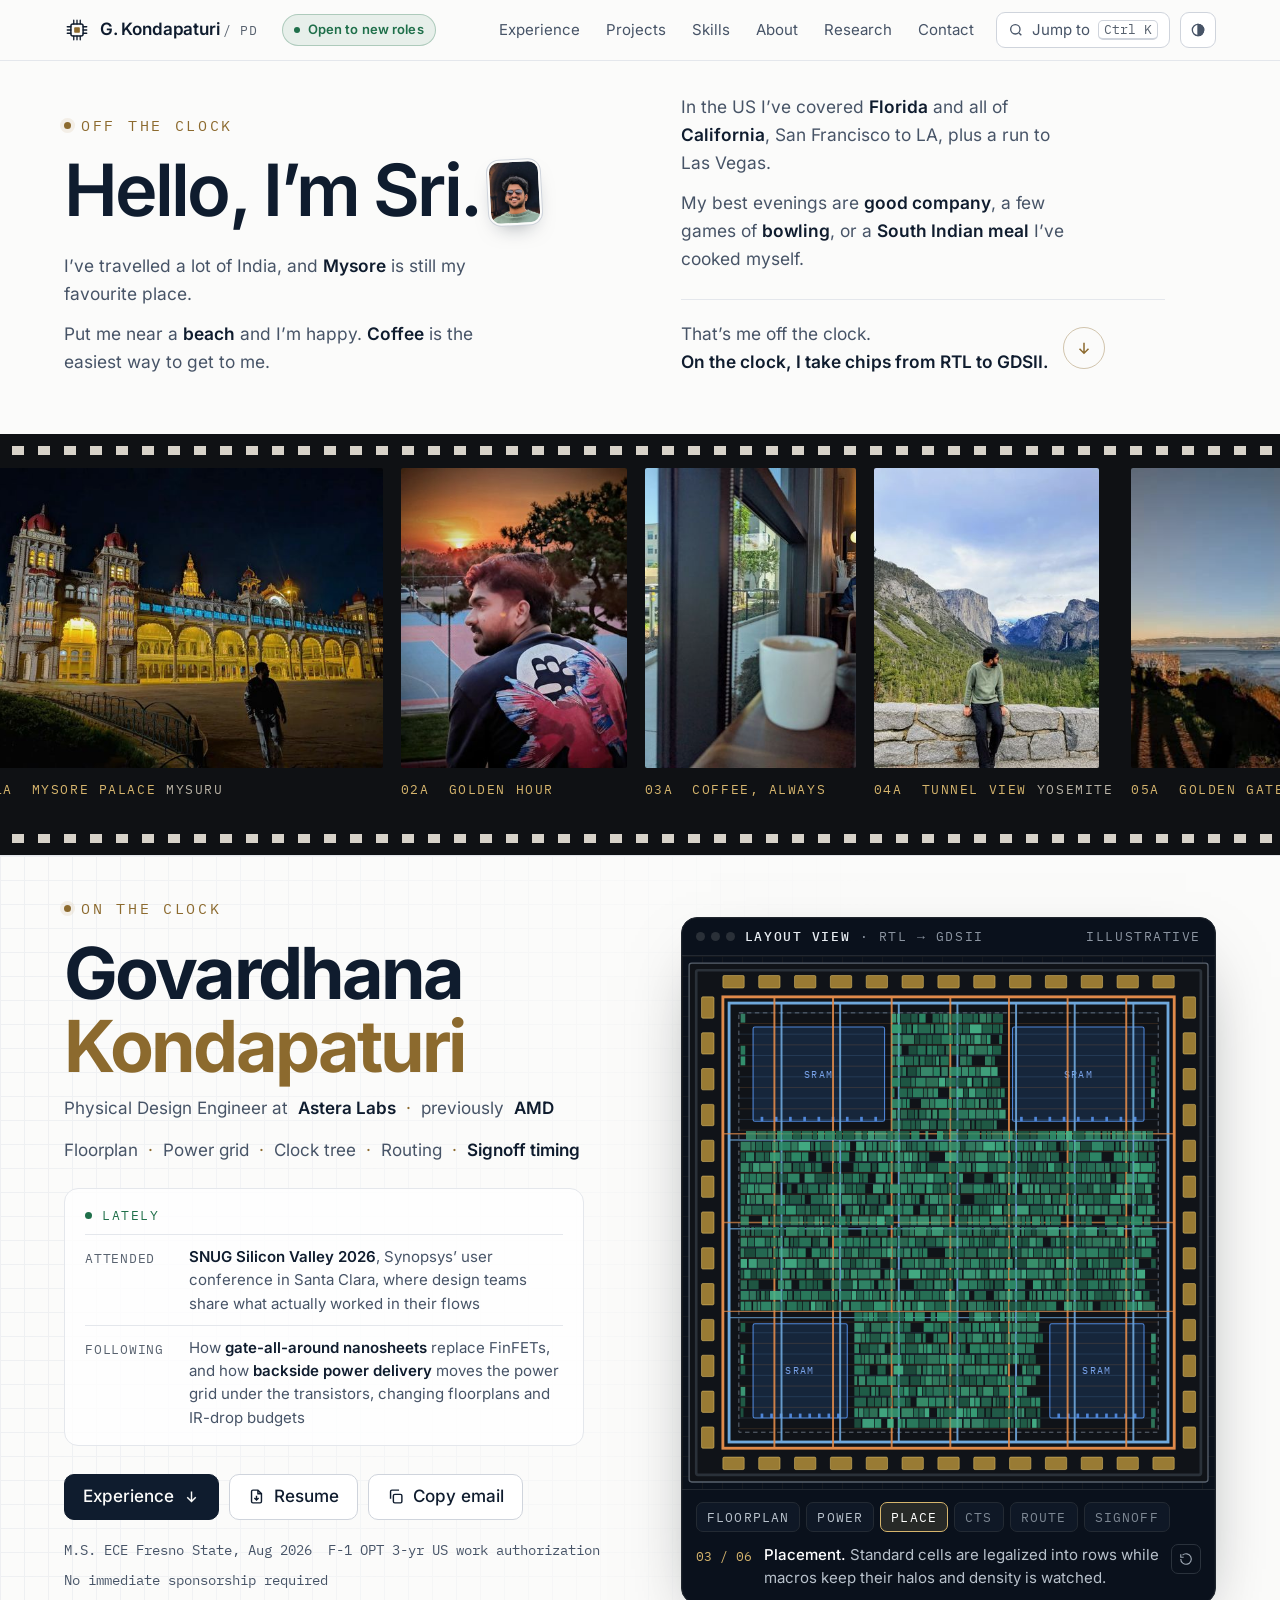
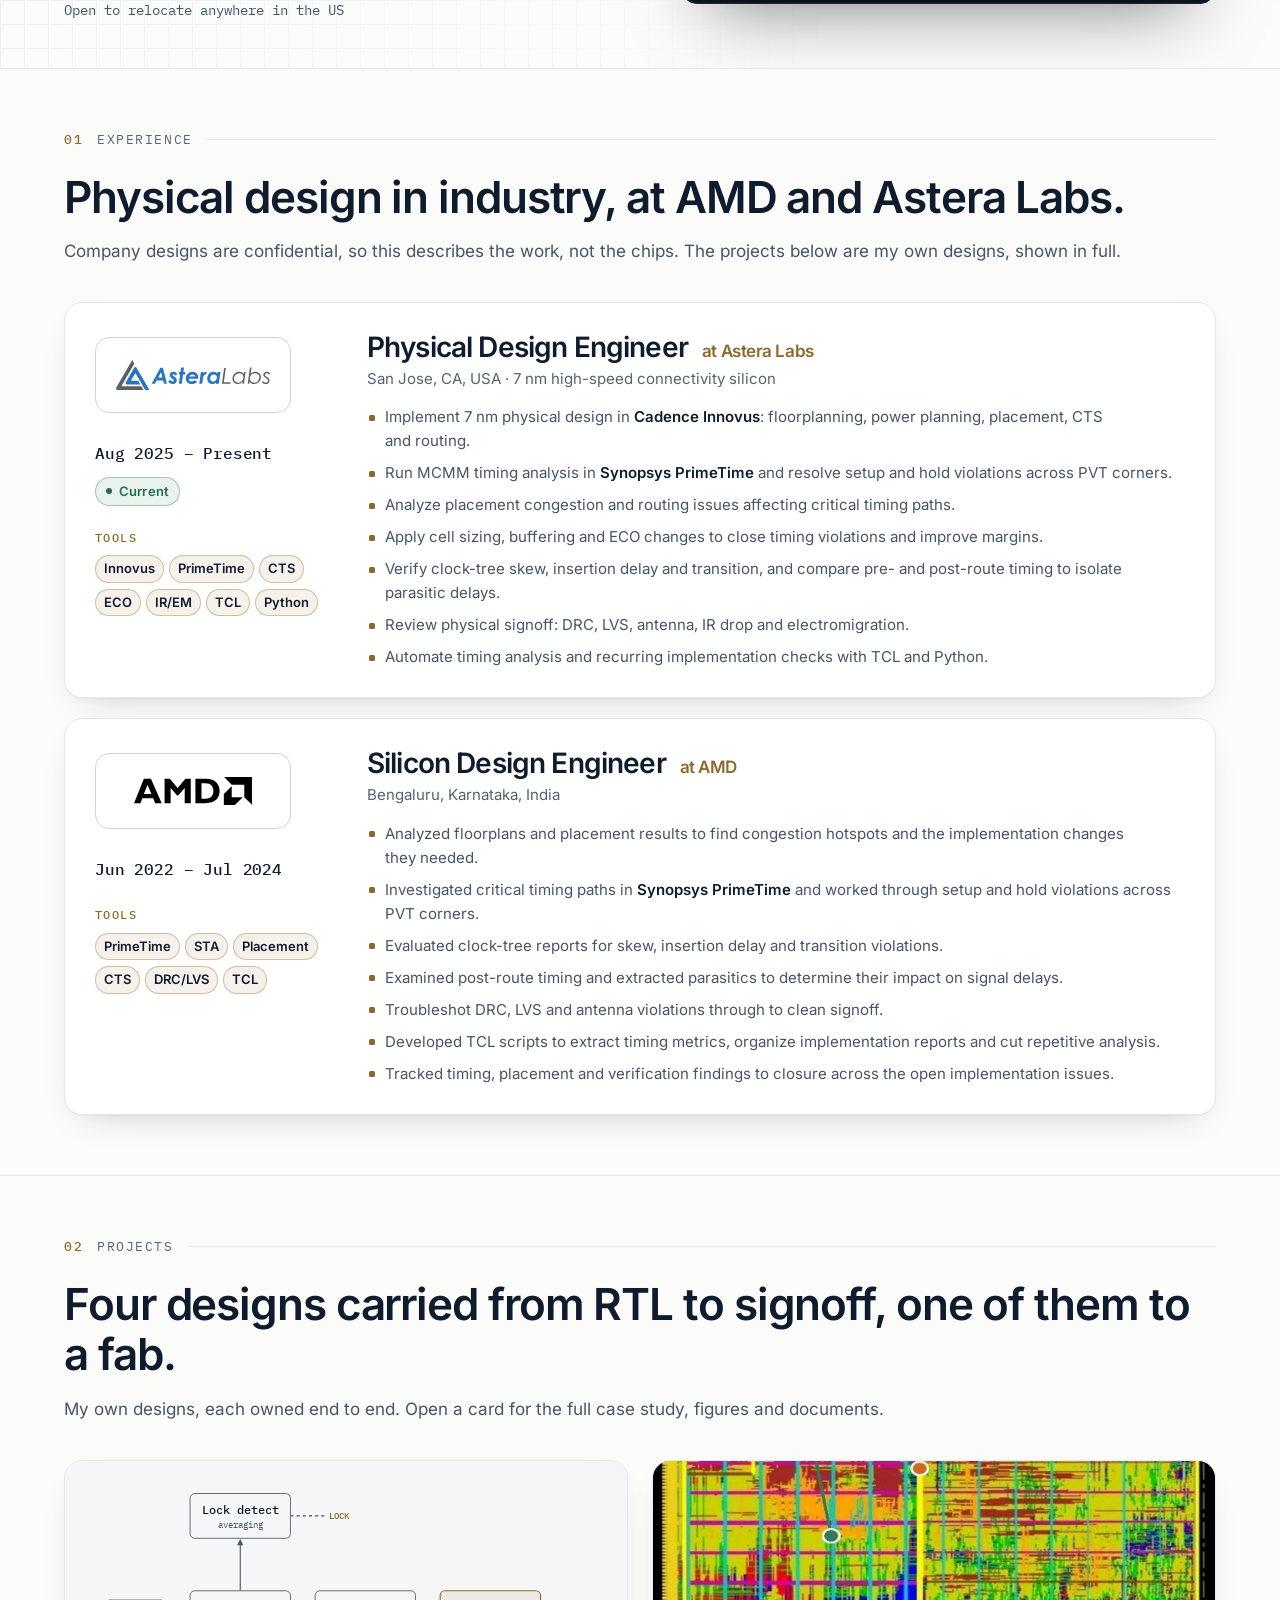
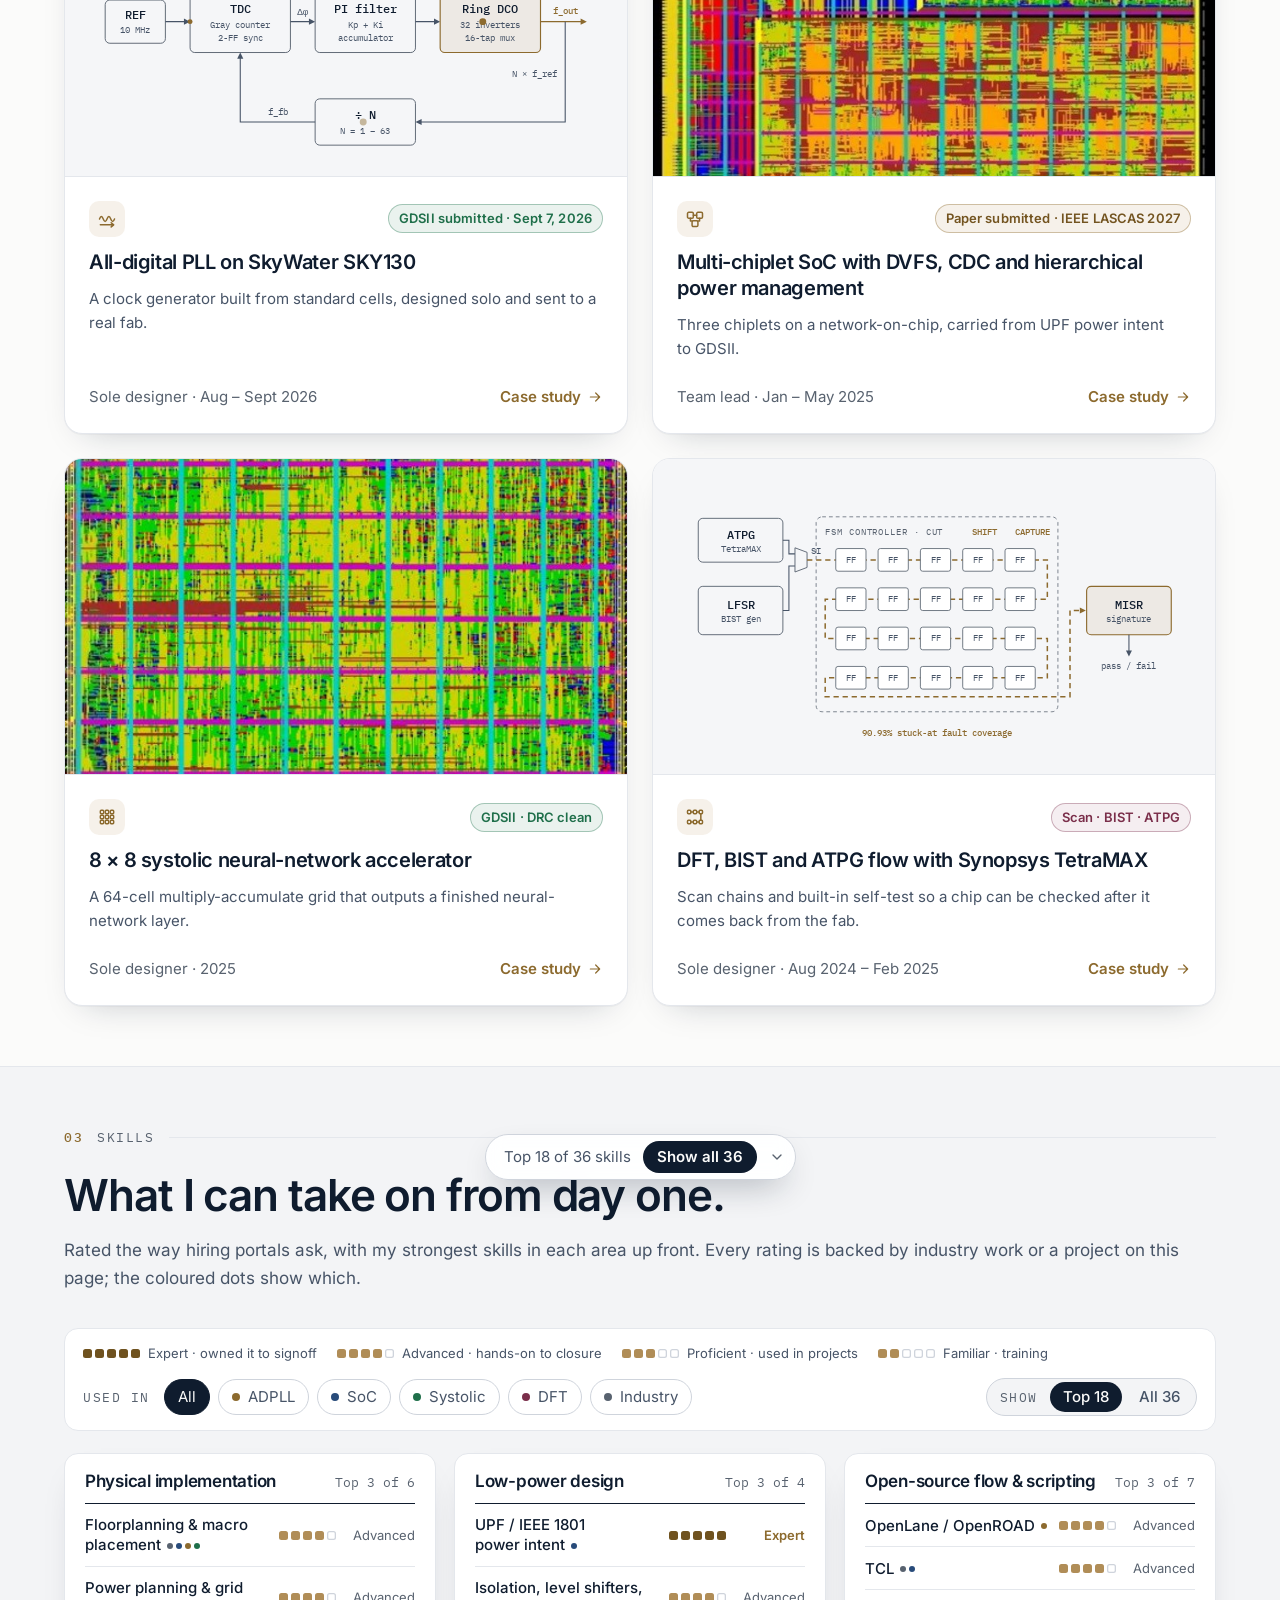
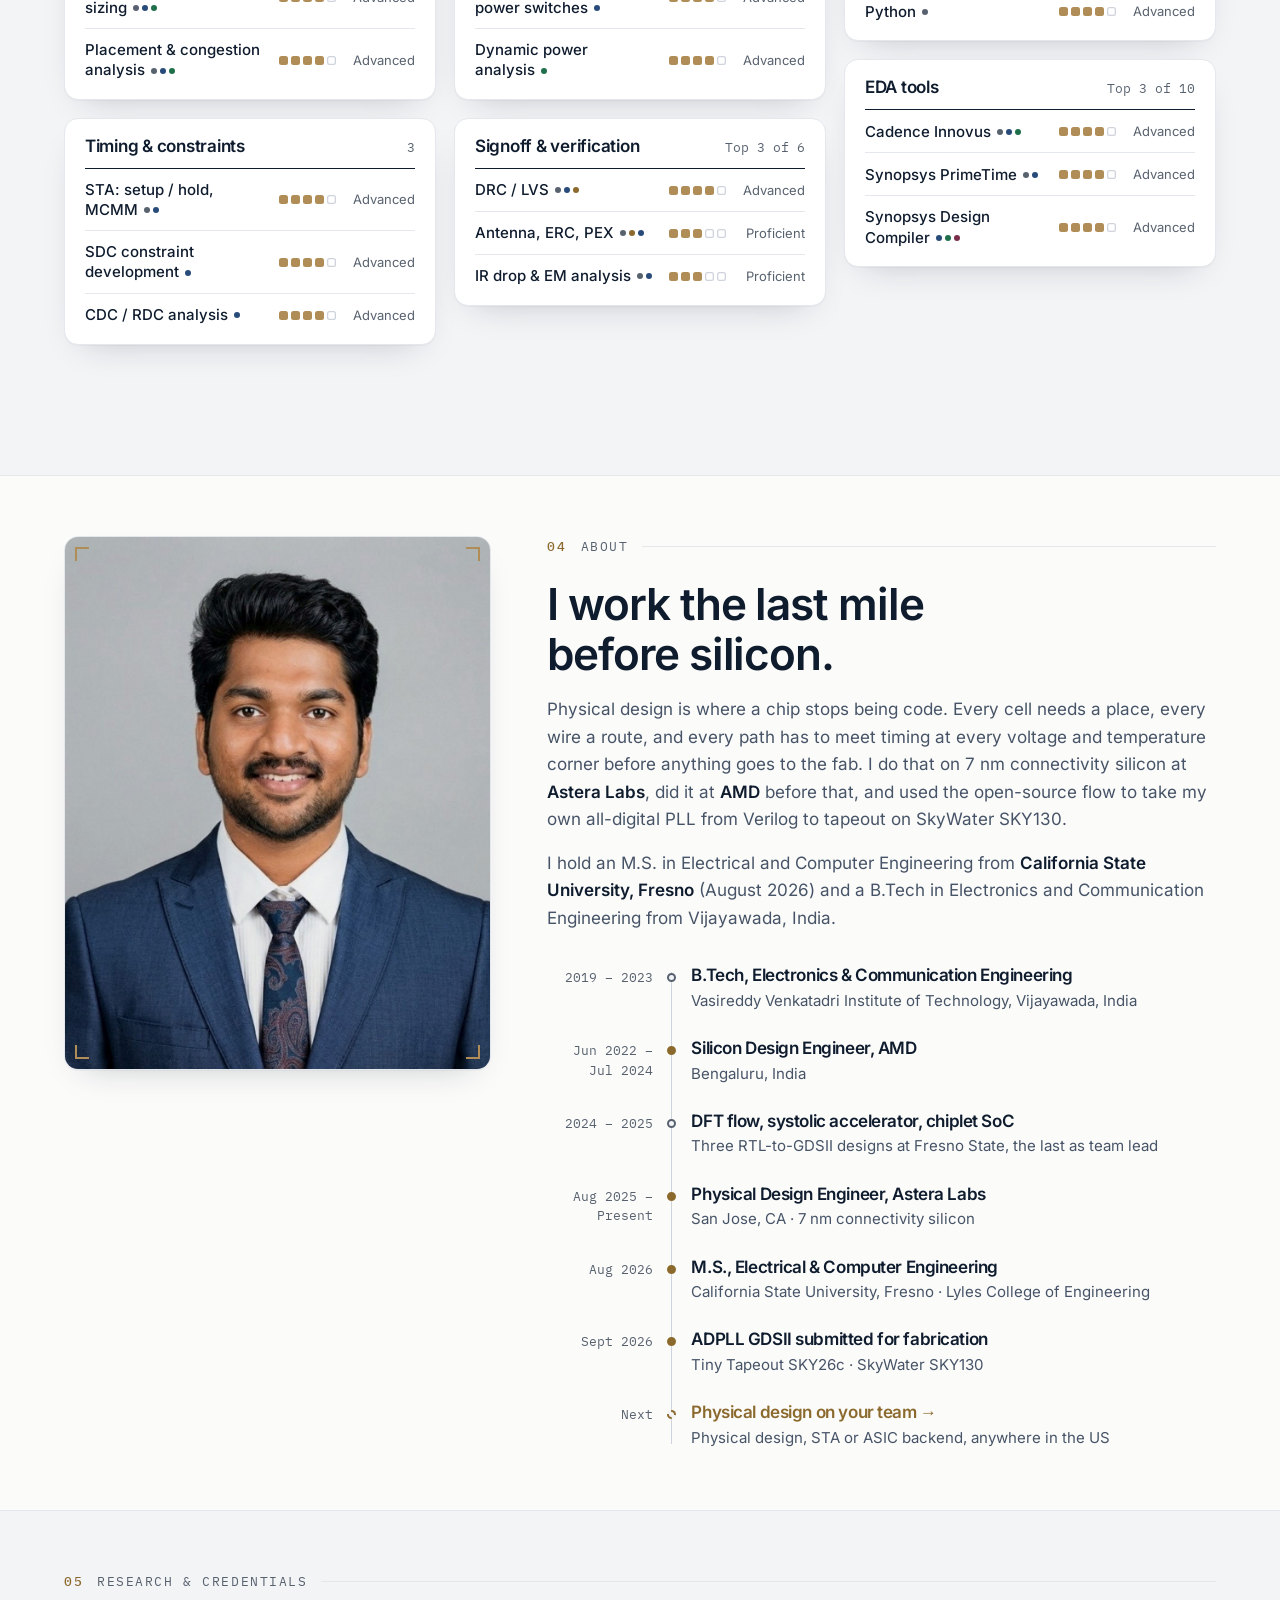
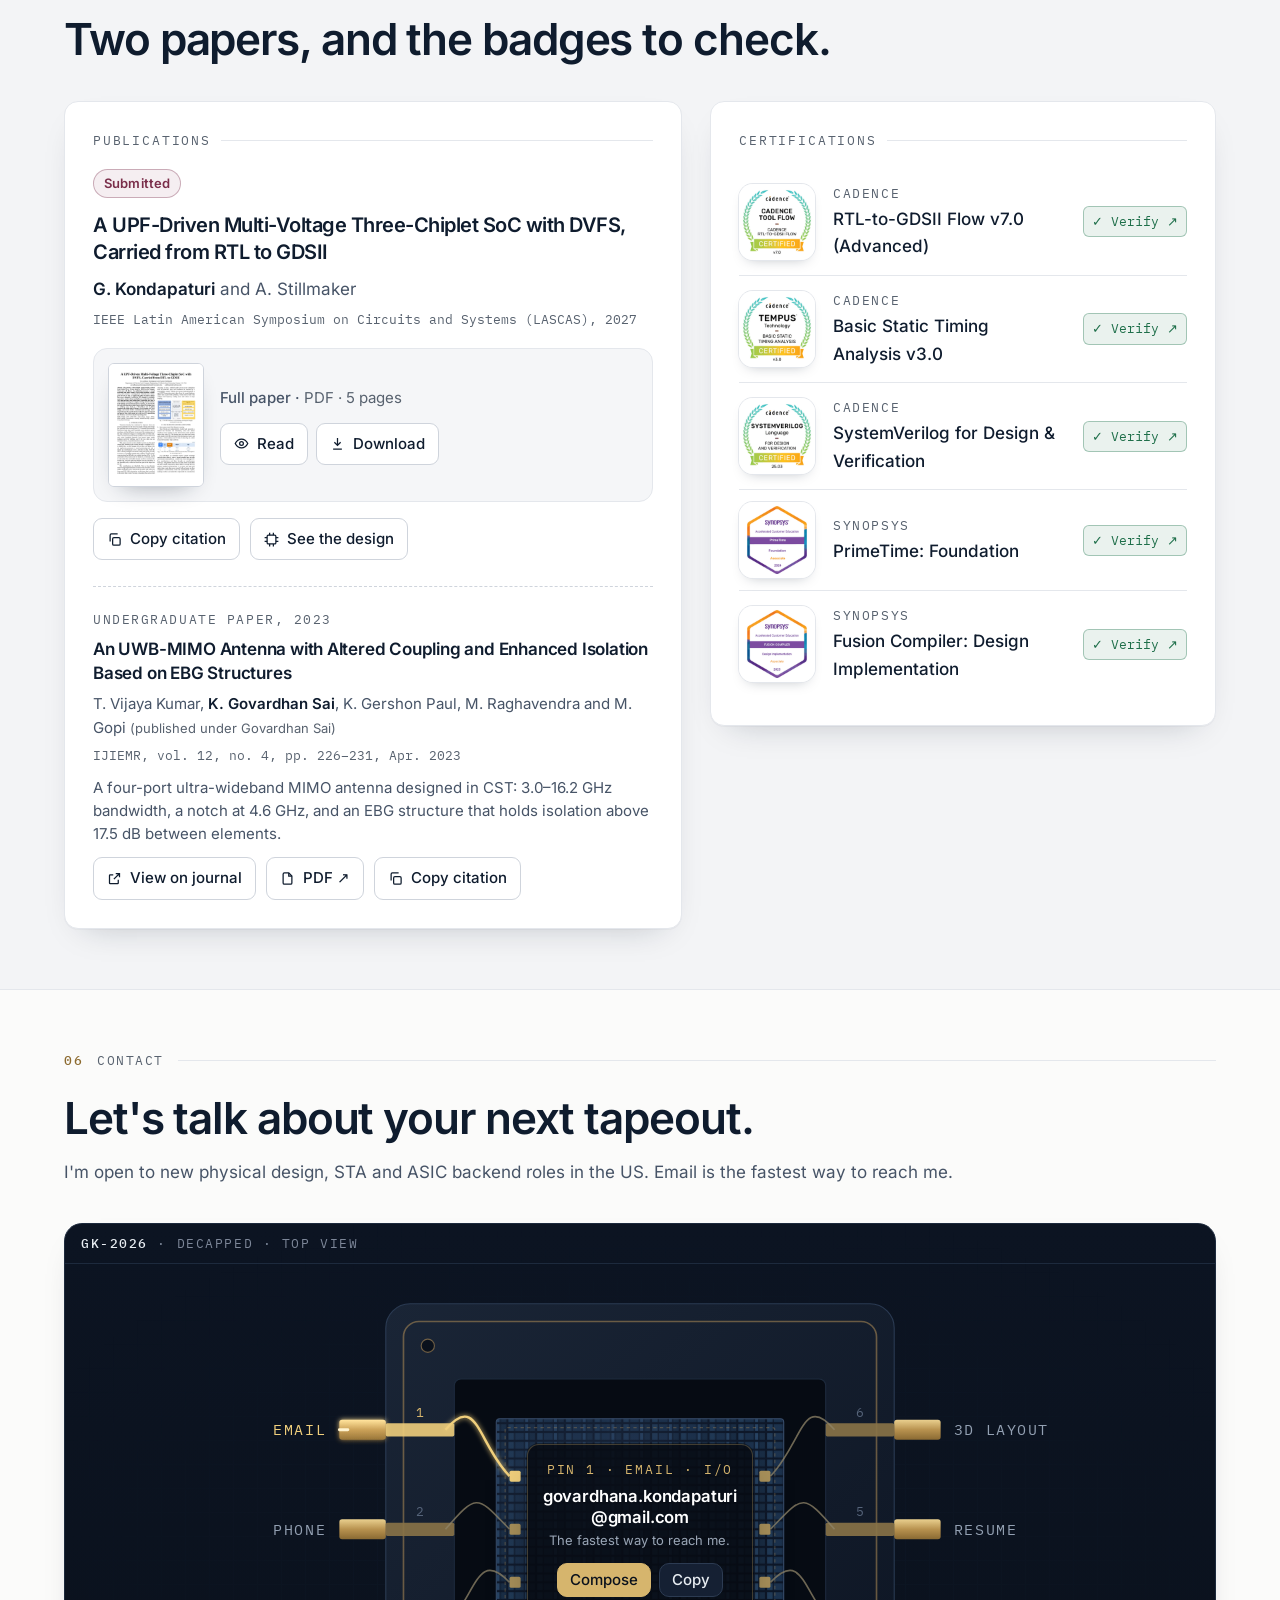
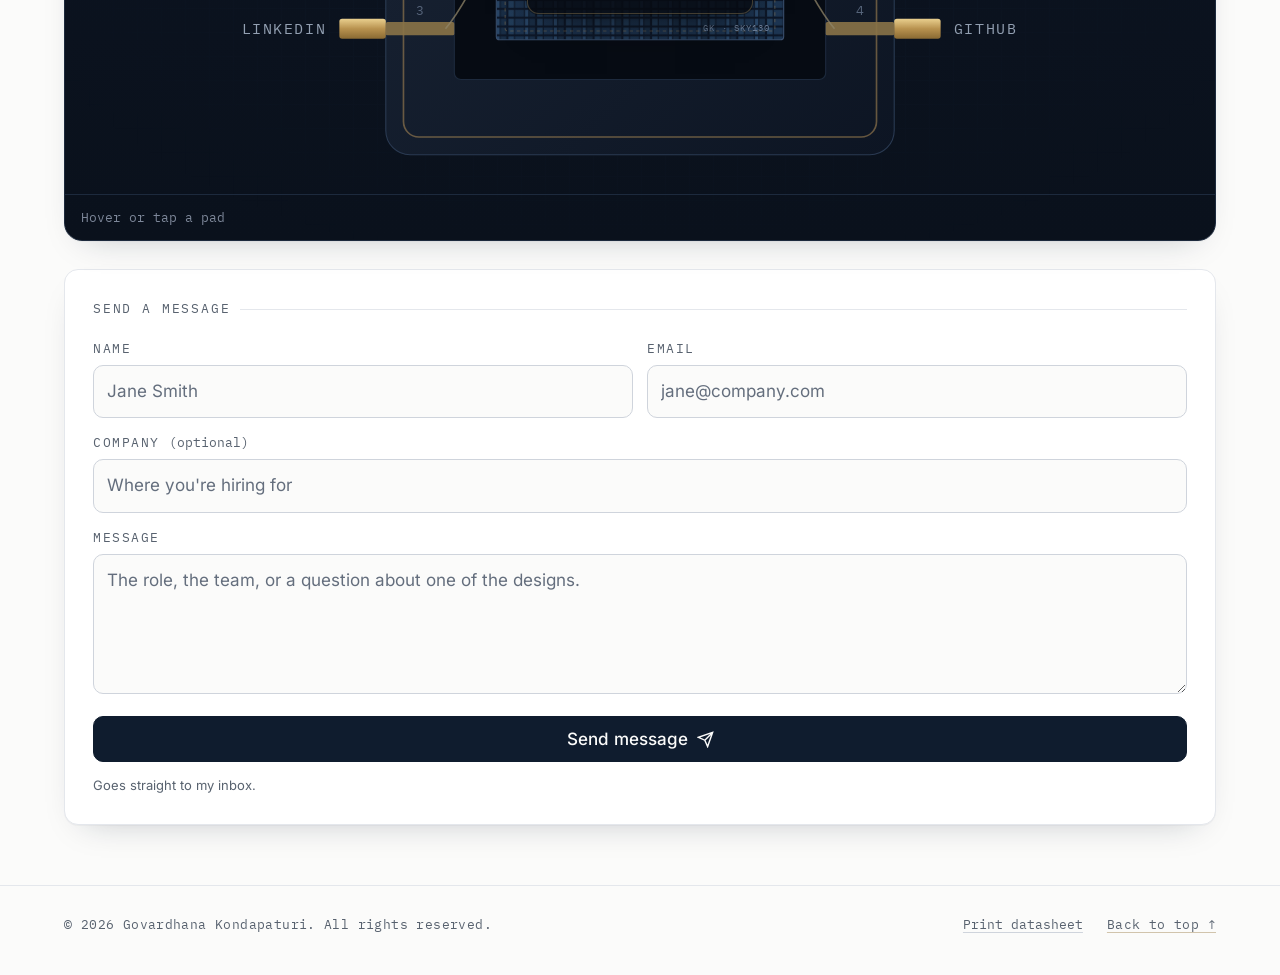
==== commit b7efb0ca: "Add files via upload" ====
--- a/index.html
+++ b/index.html
@@ -12,11 +12,11 @@
 <meta property="og:url" content="https://srikondapaturi.github.io/">
 <meta property="og:title" content="Govardhana Kondapaturi · Physical Design Engineer">
 <meta property="og:description" content="Physical design engineer at Astera Labs, previously AMD. Floorplan to signoff on 7 nm silicon, and an all-digital PLL taped out on SkyWater SKY130.">
-<meta property="og:image" content="https://srikondapaturi.github.io/og.png?v=20261024">
+<meta property="og:image" content="https://srikondapaturi.github.io/og.png?v=20261025">
 <meta property="og:image:width" content="1200">
 <meta property="og:image:height" content="630">
 <meta name="twitter:card" content="summary_large_image">
-<meta name="twitter:image" content="https://srikondapaturi.github.io/og.png?v=20261024">
+<meta name="twitter:image" content="https://srikondapaturi.github.io/og.png?v=20261025">
 <link rel="icon" href="favicon.svg" type="image/svg+xml">
 <link rel="preload" href="inter-var.woff2" as="font" type="font/woff2" crossorigin>
 <link rel="preload" href="plex-mono-400.woff2" as="font" type="font/woff2" crossorigin>
@@ -24,8 +24,8 @@
   document.documentElement.classList.add('js');
   try{var t=localStorage.getItem('gk-theme');if(t)document.documentElement.setAttribute('data-theme',t)}catch(e){}
 </script>
-<link rel="stylesheet" href="site.css?v=20261024">
-<link rel="stylesheet" href="hello.css?v=20261024">
+<link rel="stylesheet" href="site.css?v=20261025">
+<link rel="stylesheet" href="hello.css?v=20261025">
 <script type="application/ld+json">
 {
   "@context":"https://schema.org",
@@ -161,7 +161,7 @@
           Experience
           <svg viewBox="0 0 24 24" fill="none" stroke="currentColor" stroke-width="2" aria-hidden="true"><path d="M12 5v14M6 13l6 6 6-6"/></svg>
         </a>
-        <a class="btn" href="Govardhana_Kondapaturi_Resume.pdf?v=20261024" download>
+        <a class="btn" href="Govardhana_Kondapaturi_Resume.pdf?v=20261025" download>
           <svg viewBox="0 0 24 24" fill="none" stroke="currentColor" stroke-width="2" aria-hidden="true"><path d="M14 3H7a2 2 0 0 0-2 2v14a2 2 0 0 0 2 2h10a2 2 0 0 0 2-2V8z"/><path d="M14 3v5h5M12 11v6M9 14l3 3 3-3"/></svg>
           Resume
         </a>
@@ -217,7 +217,7 @@
     </div>
     <ol class="xp-list">
       <li class="xp-i rv">
-        <div class="xp-side"><div class="xp-when"><span class="xp-logo wm al"><img src="logo-astera.svg?v=20261024" alt="Astera Labs logo" width="1542" height="303" decoding="async"></span><span class="xp-date">Aug 2025 – Present</span><span class="st ok"><span class="pulse"></span>Current</span></div><div class="xp-tools"><span class="xp-tl">Tools</span><p class="xp-tags"><span>Innovus</span><span>PrimeTime</span><span>CTS</span><span>ECO</span><span>IR/EM</span><span>TCL</span><span>Python</span></p></div></div>
+        <div class="xp-side"><div class="xp-when"><span class="xp-logo wm al"><img src="logo-astera.svg?v=20261025" alt="Astera Labs logo" width="1542" height="303" decoding="async"></span><span class="xp-date">Aug 2025 – Present</span><span class="st ok"><span class="pulse"></span>Current</span></div><div class="xp-tools"><span class="xp-tl">Tools</span><p class="xp-tags"><span>Innovus</span><span>PrimeTime</span><span>CTS</span><span>ECO</span><span>IR/EM</span><span>TCL</span><span>Python</span></p></div></div>
         <div class="xp-body">
           <h3 class="xp-h"><span class="xp-t">Physical Design Engineer</span><span class="xp-at">at Astera Labs</span></h3>
           <p class="xp-meta">San Jose, CA, USA · 7 nm high-speed connectivity silicon</p>
@@ -233,7 +233,7 @@
         </div>
       </li>
       <li class="xp-i rv">
-        <div class="xp-side"><div class="xp-when"><span class="xp-logo wm amd"><img src="logo-amd.svg?v=20261024" alt="AMD logo" width="800" height="191" decoding="async"></span><span class="xp-date">Jun 2022 – Jul 2024</span></div><div class="xp-tools"><span class="xp-tl">Tools</span><p class="xp-tags"><span>PrimeTime</span><span>STA</span><span>Placement</span><span>CTS</span><span>DRC/LVS</span><span>TCL</span></p></div></div>
+        <div class="xp-side"><div class="xp-when"><span class="xp-logo wm amd"><img src="logo-amd.svg?v=20261025" alt="AMD logo" width="800" height="191" decoding="async"></span><span class="xp-date">Jun 2022 – Jul 2024</span></div><div class="xp-tools"><span class="xp-tl">Tools</span><p class="xp-tags"><span>PrimeTime</span><span>STA</span><span>Placement</span><span>CTS</span><span>DRC/LVS</span><span>TCL</span></p></div></div>
         <div class="xp-body">
           <h3 class="xp-h"><span class="xp-t">Silicon Design Engineer</span><span class="xp-at">at AMD</span></h3>
           <p class="xp-meta">Bengaluru, Karnataka, India</p>
@@ -401,6 +401,7 @@
           <p>I hold an M.S. in Electrical and Computer Engineering from <b>California State University, Fresno</b> (August 2026) and a B.Tech in Electronics and Communication Engineering from Vijayawada, India.</p>
         </div>
 
+        <h3 class="vh">Path so far</h3>
         <ol class="path">
           <li>
             <div class="when">2019 – 2023</div>
@@ -547,7 +548,7 @@
         </div>
       </article>
 
-      <aside class="card rv">
+      <div class="card certs-card rv">
         <div class="card-h"><span>Certifications</span><span class="rl"></span></div>
         <ul class="certs">
           <li><a href="https://www.credly.com/badges/4142bae6-cac7-4032-86a7-2ef338a541c8/public_url" target="_blank" rel="noopener"><span class="bd"><img src="badge-cadence-rtl2gdsii.png" alt="" width="76" height="76" loading="lazy" decoding="async" onerror="this.parentNode.classList.add('x')"><b>C</b></span><span class="v">Cadence</span><span class="n">RTL-to-GDSII Flow v7.0 (Advanced)</span><span class="go">✓ Verify ↗</span></a></li>
@@ -556,7 +557,7 @@
           <li><a href="https://www.credly.com/badges/1d9fcf2a-54c4-4a9a-b4c8-488da6aad843/public_url" target="_blank" rel="noopener"><span class="bd"><img src="badge-synopsys-primetime.png" alt="" width="76" height="76" loading="lazy" decoding="async" onerror="this.parentNode.classList.add('x')"><b>S</b></span><span class="v">Synopsys</span><span class="n">PrimeTime: Foundation</span><span class="go">✓ Verify ↗</span></a></li>
           <li><a href="https://www.credly.com/badges/aef90420-aa41-410e-92ec-ab96c8857df0/public_url" target="_blank" rel="noopener"><span class="bd"><img src="badge-synopsys-fusion-compiler.png" alt="" width="76" height="76" loading="lazy" decoding="async" onerror="this.parentNode.classList.add('x')"><b>S</b></span><span class="v">Synopsys</span><span class="n">Fusion Compiler: Design Implementation</span><span class="go">✓ Verify ↗</span></a></li>
         </ul>
-      </aside>
+      </div>
     </div>
   </div>
 </section>
@@ -632,11 +633,11 @@
 
 </main>
 
-<div class="dock" id="dock" aria-label="Quick contact">
-  <a class="dk pri" href="Govardhana_Kondapaturi_Resume.pdf?v=20261024" download><svg class="ic" aria-hidden="true"><use href="#i-doc"/></svg><span>Resume</span></a>
+<nav class="dock" id="dock" aria-label="Quick contact">
+  <a class="dk pri" href="Govardhana_Kondapaturi_Resume.pdf?v=20261025" download><svg class="ic" aria-hidden="true"><use href="#i-doc"/></svg><span>Resume</span></a>
   <a class="dk" href="mailto:govardhana.kondapaturi@gmail.com"><svg class="ic" aria-hidden="true"><use href="#i-mail"/></svg><span>Email</span></a>
   <a class="dk" href="https://www.linkedin.com/in/sri-kondapaturi/" target="_blank" rel="noopener"><svg class="ic" aria-hidden="true"><use href="#i-in"/></svg><span>LinkedIn</span></a>
-</div>
+</nav>
 
 
 <footer>
@@ -680,7 +681,7 @@
   <span id="toastT">Copied</span>
 </div>
 
-<script src="site.js?v=20261024" defer></script>
-<script src="hello.js?v=20261024" defer></script>
+<script src="site.js?v=20261025" defer></script>
+<script src="hello.js?v=20261025" defer></script>
 </body>
 </html>
--- a/site.css
+++ b/site.css
@@ -1 +1 @@
-@font-face{font-family:Inter;src:url(inter-var.woff2) format("woff2");font-weight:100 900;font-style:normal;font-display:swap}@font-face{font-family:Plex Mono;src:url(plex-mono-400.woff2) format("woff2");font-weight:400;font-style:normal;font-display:swap}@font-face{font-family:Plex Mono;src:url(plex-mono-500.woff2) format("woff2");font-weight:500;font-style:normal;font-display:swap}:root{--paper:#fbfbfa;--paper-2:#f3f4f6;--card:#ffffff;--card-2:#f5f6f8;--ink:#0f1c2e;--ink-2:#475467;--ink-3:#6b7686;--ink-4:#a3abb8;--rule:#e4e7ec;--rule-2:#cfd4dc;--cu:#8c6a2e;--cu-2:#6f521f;--cu-soft:rgba(176,141,87,.12);--cu-line:rgba(140,106,46,.38);--gold:#b08d57;--ok:#1f6f4a;--ok-soft:rgba(31,111,74,.09);--amber:#7a2e4a;--amber-soft:rgba(122,46,74,.08);--blue:#284b7a;--blue-soft:rgba(40,75,122,.09);--shadow:0 1px 0 rgba(15,28,46,.03), 0 14px 34px -20px rgba(15,28,46,.28);--sans:-apple-system,BlinkMacSystemFont,"SF Pro Text","Inter","Segoe UI",Roboto,Helvetica,Arial,sans-serif;--serif:-apple-system,BlinkMacSystemFont,"SF Pro Display","Inter","Segoe UI",Roboto,Helvetica,Arial,sans-serif;--mono:ui-monospace,"SF Mono",SFMono-Regular,Menlo,"Plex Mono",Consolas,monospace;--maxw:1200px;--gut:24px;--r:14px;--r-sm:9px;--nav-h:60px;color-scheme:light}@media (prefers-color-scheme:dark){:root:not([data-theme=light]){--paper:#0a111c;--paper-2:#0d1624;--card:#111b2b;--card-2:#162235;--ink:#eef1f5;--ink-2:#b3bccb;--ink-3:#7d8799;--ink-4:#4f5b6d;--rule:#1d2a3d;--rule-2:#2a3a52;--cu:#d6b56d;--cu-2:#e6c985;--cu-soft:rgba(214,181,109,.11);--cu-line:rgba(214,181,109,.4);--gold:#d6b56d;--ok:#5fcf9a;--ok-soft:rgba(95,207,154,.1);--amber:#e59ab6;--amber-soft:rgba(229,154,182,.1);--blue:#8fb2e6;--blue-soft:rgba(143,178,230,.1);--shadow:0 1px 0 rgba(255,255,255,.02), 0 18px 40px -22px rgba(0,0,0,.8);color-scheme:dark}}:root[data-theme=dark]{--paper:#0a111c;--paper-2:#0d1624;--card:#111b2b;--card-2:#162235;--ink:#eef1f5;--ink-2:#b3bccb;--ink-3:#7d8799;--ink-4:#4f5b6d;--rule:#1d2a3d;--rule-2:#2a3a52;--cu:#d6b56d;--cu-2:#e6c985;--cu-soft:rgba(214,181,109,.11);--cu-line:rgba(214,181,109,.4);--gold:#d6b56d;--ok:#5fcf9a;--ok-soft:rgba(95,207,154,.1);--amber:#e59ab6;--amber-soft:rgba(229,154,182,.1);--blue:#8fb2e6;--blue-soft:rgba(143,178,230,.1);--shadow:0 1px 0 rgba(255,255,255,.02), 0 18px 40px -22px rgba(0,0,0,.8);color-scheme:dark}*,*:before,*:after{box-sizing:border-box}html{scroll-behavior:smooth;scroll-padding-top:calc(var(--nav-h) + 16px);-webkit-text-size-adjust:100%}body{margin:0;background:var(--paper);color:var(--ink);font-family:var(--sans);font-size:17px;line-height:1.62;-webkit-font-smoothing:antialiased;text-rendering:optimizeLegibility;overflow-x:hidden}img,svg{display:block;max-width:100%}a{color:inherit;text-decoration-color:var(--cu-line);text-underline-offset:3px;text-decoration-thickness:1px}a:hover{color:var(--cu);text-decoration-color:var(--cu)}h1,h2,h3,h4{margin:0;font-weight:600;letter-spacing:-.022em;line-height:1.15}p{margin:0}button{font:inherit;color:inherit}::selection{background:var(--cu);color:#fff}:focus-visible{outline:2px solid var(--cu);outline-offset:3px;border-radius:4px}.wrap{max-width:var(--maxw);margin:0 auto;padding:0 var(--gut)}.mono{font-family:var(--mono)}.sr{position:absolute;width:1px;height:1px;overflow:hidden;clip:rect(0 0 0 0);white-space:nowrap}.skip{position:absolute;left:12px;top:-60px;z-index:200;background:var(--ink);color:var(--paper);padding:10px 14px;border-radius:8px;font-size:15px}.skip:focus{top:12px}@media (max-width:640px){:root{--gut:18px}}.strip{border-bottom:1px solid var(--rule);font-family:var(--mono);font-size:13px;letter-spacing:.08em;text-transform:uppercase;color:var(--ink-3)}.strip .wrap{display:flex;align-items:center;gap:18px;height:34px}.strip .grow{flex:1}.strip .live{display:inline-flex;align-items:center;gap:8px;color:var(--ok)}.pulse{width:7px;height:7px;border-radius:50%;background:var(--ok);position:relative;flex:none}.pulse:after{content:"";position:absolute;inset:-4px;border-radius:50%;border:1px solid var(--ok);opacity:0;animation:ping 2.4s ease-out infinite}@keyframes ping{0%{transform:scale(.4);opacity:.9}80%,to{transform:scale(1.6);opacity:0}}@media (max-width:760px){.strip .hide-sm{display:none}}.nav{position:sticky;top:0;z-index:80;background:color-mix(in srgb,var(--paper) 88%,transparent);-webkit-backdrop-filter:saturate(1.4) blur(12px);backdrop-filter:saturate(1.4) blur(12px);border-bottom:1px solid var(--rule)}.nav .wrap{display:flex;align-items:center;height:var(--nav-h);gap:10px}.mark{display:inline-flex;align-items:center;gap:10px;text-decoration:none;color:var(--ink);font-weight:600;letter-spacing:-.01em;font-size:17px;margin-right:auto}.mark:hover{color:var(--ink)}.mark svg{width:26px;height:26px}.mark .sub{font-family:var(--mono);font-size:13px;font-weight:400;color:var(--ink-3);letter-spacing:.04em}.links{display:flex;gap:2px}.links a{position:relative;text-decoration:none;font-size:15px;color:var(--ink-2);padding:8px 12px;border-radius:8px}.links a:hover{color:var(--ink);background:var(--card-2)}.links a.on{color:var(--ink)}.links a.on:after{content:"";position:absolute;left:12px;right:12px;bottom:3px;height:2px;border-radius:2px;background:var(--cu)}.nbtn{display:inline-flex;align-items:center;gap:8px;height:36px;padding:0 11px;border:1px solid var(--rule-2);border-radius:9px;background:var(--card);color:var(--ink-2);cursor:pointer;font-size:15px;transition:border-color .15s,color .15s}.nbtn:hover{border-color:var(--ink-3);color:var(--ink)}.nbtn kbd{font-family:var(--mono);font-size:13px;color:var(--ink-3);border:1px solid var(--rule-2);border-bottom-width:2px;border-radius:5px;padding:0 5px;line-height:17px}.nbtn.icon{width:36px;padding:0;justify-content:center}.nbtn svg{width:16px;height:16px}.menu-lbl{display:none}@media (max-width:900px){.links,.nbtn .k-lbl,.nbtn kbd{display:none}.menu-lbl{display:inline}}.trace{position:absolute;left:0;bottom:-1px;height:2px;width:100%;transform-origin:0 50%;transform:scaleX(0);background:var(--cu)}section{padding:92px 0;border-bottom:1px solid var(--rule)}section.alt{background:var(--paper-2)}.sh{display:flex;align-items:center;gap:14px;font-family:var(--mono);font-size:13px;letter-spacing:.12em;text-transform:uppercase;color:var(--ink-3);margin-bottom:22px}.sh .no{color:var(--cu);font-weight:500}.sh .rl{flex:1;height:1px;background:var(--rule)}.h2{font-size:clamp(28px,3.5vw,44px);max-width:24ch;margin-bottom:16px}.lead{color:var(--ink-2);max-width:62ch;font-size:17px}.sec-top{margin-bottom:48px}@media (max-width:640px){section{padding:68px 0}.sec-top{margin-bottom:34px}}.js .rv{opacity:0;transform:translateY(14px);transition:opacity .7s cubic-bezier(.2,.7,.2,1),transform .7s cubic-bezier(.2,.7,.2,1)}.js .rv.in{opacity:1;transform:none}.btn{display:inline-flex;align-items:center;justify-content:center;gap:9px;min-height:46px;padding:0 18px;border-radius:10px;border:1px solid var(--rule-2);background:var(--card);color:var(--ink);font-size:17px;font-weight:500;text-decoration:none;cursor:pointer;transition:transform .15s,border-color .15s,background .15s,color .15s}.btn:hover{border-color:var(--ink-3);color:var(--ink);transform:translateY(-1px)}.btn:active{transform:translateY(0)}.btn svg{width:17px;height:17px;flex:none}.btn.pri:hover{background:var(--cu);border-color:var(--cu);color:#fff}.hero{padding:42px 0 54px;border-bottom:1px solid var(--rule);position:relative;overflow:hidden}.hero:before{content:"";position:absolute;inset:0;pointer-events:none;opacity:.55;background-image:linear-gradient(var(--rule) 1px,transparent 1px),linear-gradient(90deg,var(--rule) 1px,transparent 1px);background-size:24px 24px;mask-image:linear-gradient(90deg,#000 0,rgba(0,0,0,.35) 45%,transparent 70%)}.hero .wrap{position:relative;display:grid;grid-template-columns:1.02fr .98fr;gap:60px;align-items:center}@media (max-width:1000px){.hero .wrap{grid-template-columns:1fr;gap:44px}}.eyebrow{font-family:var(--mono);font-size:13px;letter-spacing:.14em;text-transform:uppercase;color:var(--cu);margin-bottom:16px}.name{font-size:clamp(44px,5.6vw,72px);font-weight:600;letter-spacing:-.045em;line-height:.98;margin-bottom:18px}.name span{display:block}.name span:last-child{color:var(--ink-2)}.tagline{font-size:clamp(17px,1.9vw,20px);line-height:1.5;color:var(--ink);max-width:36ch;margin-bottom:22px;letter-spacing:-.01em}.tagline b{font-weight:600;color:var(--cu)}.features{border-top:1px solid var(--ink);border-bottom:1px solid var(--rule);padding:12px 0 14px;margin-bottom:22px;max-width:560px}.features h2{font-family:var(--mono);font-size:13px;font-weight:500;letter-spacing:.14em;text-transform:uppercase;color:var(--ink);margin-bottom:10px}.features ul{list-style:none;margin:0;padding:0;display:grid;gap:5px}.features li{position:relative;padding-left:20px;color:var(--ink-2);font-size:15px;line-height:1.48}.features li:before{content:"";position:absolute;left:0;top:.62em;width:8px;height:8px;background:var(--cu);clip-path:polygon(0 0,100% 50%,0 100%)}.features li b{color:var(--ink);font-weight:600}.cta{display:flex;flex-wrap:wrap;gap:10px;margin-bottom:18px}.status{font-family:var(--mono);font-size:13px;color:var(--ink-3);line-height:1.85;display:flex;flex-wrap:wrap;gap:4px 16px}.status span{white-space:nowrap}.status i{font-style:normal;color:var(--ink-2)}.die{--dbg:#0a111c;--dl:#222831;--dt:#8d96a2;background:var(--dbg);border:1px solid #1f252d;border-radius:16px;overflow:hidden;box-shadow:0 30px 70px -30px #0a0e148c,0 0 0 1px #ffffff05 inset;color:#dfe5ec;position:relative}.die-bar{display:flex;align-items:center;gap:10px;height:38px;padding:0 14px;border-bottom:1px solid var(--dl);font-family:var(--mono);font-size:13px;letter-spacing:.12em;text-transform:uppercase;color:var(--dt)}.die-bar .dots{display:flex;gap:6px}.die-bar .dots i{width:9px;height:9px;border-radius:50%;background:#2a3038;display:block}.die-bar .grow{flex:1}.die-bar b{color:#e8edf2;font-weight:500}.die-view{position:relative;aspect-ratio:1/1;background:radial-gradient(circle at 50% 50%,rgba(255,255,255,.035),transparent 70%),linear-gradient(#15191f 1px,transparent 1px) 0 0/20px 20px,linear-gradient(90deg,#15191f 1px,transparent 1px) 0 0/20px 20px}.die-view svg{width:100%;height:100%}.die-foot{border-top:1px solid var(--dl);padding:12px 14px 14px}.stages{display:flex;gap:6px;overflow-x:auto;scrollbar-width:none;margin-bottom:10px;padding-bottom:2px}.stages::-webkit-scrollbar{display:none}.stg{flex:none;font-family:var(--mono);font-size:13px;letter-spacing:.09em;text-transform:uppercase;color:#7e8894;background:#0f1826;border:1px solid #232a33;border-radius:7px;padding:0 10px;height:30px;cursor:pointer;transition:color .2s,border-color .2s,background .2s}.stg:hover{color:#dfe5ec;border-color:#39424e}.stg.done{color:#b9c2cc}.stg.on{color:#fff;border-color:#d6b56d;background:#d6b56d24}.cap{display:flex;align-items:flex-start;gap:12px;min-height:40px}.cap .n{font-family:var(--mono);font-size:13px;color:#d6b56d;padding-top:2px;flex:none}.cap p{font-size:15px;line-height:1.5;color:#b8c1cb;flex:1}.cap p b{color:#fff;font-weight:500}.replay{flex:none;background:none;border:1px solid #2a323c;color:#9aa4b0;border-radius:7px;width:30px;height:30px;display:grid;place-items:center;cursor:pointer}.replay:hover{color:#fff;border-color:#4a5563}.replay svg{width:14px;height:14px}#die .L{transition:opacity .7s ease}#die[data-s="0"] .L{opacity:0}#die .cell-row{opacity:0;transition:opacity .35s ease;transition-delay:var(--d,0ms)}#die .cts-seg{stroke-dasharray:var(--len);stroke-dashoffset:var(--len);transition:stroke-dashoffset .5s ease;transition-delay:var(--d,0ms)}#die .cts-leaf{opacity:0;transition:opacity .3s ease;transition-delay:var(--d,0ms)}#die .net{opacity:0;transition:opacity .25s ease;transition-delay:var(--d,0ms)}#die .stamp{opacity:0;transform:scale(1.25) rotate(-7deg);transform-origin:300px 300px;transition:opacity .45s ease,transform .55s cubic-bezier(.2,1.4,.4,1)}#die .core-tint{opacity:0;transition:opacity .6s ease}#die .L-fp,#die .L-pwr,#die .L-place,#die .L-cts,#die .L-route,#die .L-sign{opacity:0}#die.s1 .L-fp,#die.s2 .L-fp,#die.s3 .L-fp,#die.s4 .L-fp,#die.s5 .L-fp,#die.s6 .L-fp,#die.s2 .L-pwr,#die.s3 .L-pwr,#die.s4 .L-pwr,#die.s5 .L-pwr,#die.s6 .L-pwr,#die.s3 .L-place,#die.s4 .L-place,#die.s5 .L-place,#die.s6 .L-place,#die.s3 .cell-row,#die.s4 .cell-row,#die.s5 .cell-row,#die.s6 .cell-row,#die.s4 .L-cts,#die.s5 .L-cts,#die.s6 .L-cts{opacity:1}#die.s4 .cts-seg,#die.s5 .cts-seg,#die.s6 .cts-seg{stroke-dashoffset:0}#die.s4 .cts-leaf,#die.s5 .cts-leaf,#die.s6 .cts-leaf,#die.s5 .L-route,#die.s6 .L-route,#die.s5 .net,#die.s6 .net,#die.s6 .L-sign{opacity:1}#die.s6 .stamp{opacity:1;transform:scale(1) rotate(-7deg)}#die.s6 .core-tint{opacity:1}#die.s5 .L-place{opacity:.55}#die.s6 .L-place{opacity:.42}#die.s6 .L-cts,#die.s6 .L-route{opacity:.8}#die.instant *{transition:none!important}.band{border-bottom:1px solid var(--rule);background:var(--card)}.band .wrap{display:grid;grid-template-columns:170px repeat(4,1fr)}.band-h{padding:26px 20px 26px 0;border-right:1px solid var(--rule);font-family:var(--mono);font-size:13px;letter-spacing:.14em;text-transform:uppercase;color:var(--ink-3);line-height:1.8}.band-h b{display:block;color:var(--ink);font-weight:500}.kpi{display:block;text-decoration:none;padding:24px 22px;border-right:1px solid var(--rule);transition:background .2s}.kpi:last-child{border-right:0}.kpi:hover{background:var(--card-2);color:inherit}.kpi .v{font-family:var(--mono);font-size:clamp(28px,3vw,28px);font-weight:500;letter-spacing:-.03em;line-height:1;color:var(--ink)}.kpi .v small{font-size:.5em;margin-left:3px;color:var(--ink-3);letter-spacing:0}.kpi .l{font-size:15px;color:var(--ink);margin-top:10px;font-weight:500}.kpi .s{font-family:var(--mono);font-size:13px;color:var(--ink-3);margin-top:4px}.kpi:hover .s{color:var(--cu)}@media (max-width:1000px){.band .wrap{grid-template-columns:repeat(2,1fr);padding:0}.band-h{grid-column:1/-1;border-right:0;border-bottom:1px solid var(--rule);padding:14px var(--gut)}.band-h b{display:inline;margin-left:8px}.kpi{border-bottom:1px solid var(--rule);padding:22px var(--gut)}.kpi:nth-child(odd){border-right:0}.kpi:nth-last-child(-n+2){border-bottom:0}}.case{display:grid;grid-template-columns:minmax(0,1.1fr) minmax(0,.9fr);gap:48px;align-items:start;padding:52px 0;border-top:1px solid var(--rule)}.case:first-of-type{border-top:0;padding-top:0}.case.flip .viz{order:2}@media (max-width:1000px){.case{grid-template-columns:1fr;gap:28px;padding:40px 0}.case.flip .viz{order:0}}.viz{position:sticky;top:calc(var(--nav-h) + 24px)}@media (max-width:1000px){.viz{position:static}}.fig{margin:0;background:var(--card);border:1px solid var(--rule);border-radius:var(--r);overflow:hidden;box-shadow:var(--shadow)}.fig-tabs{display:none;gap:4px;padding:8px;border-bottom:1px solid var(--rule)}.fig.has-shot .fig-tabs{display:flex}.fig-tabs button{background:none;border:1px solid transparent;border-radius:7px;padding:6px 11px;font-family:var(--mono);font-size:13px;letter-spacing:.08em;text-transform:uppercase;color:var(--ink-3);cursor:pointer}.fig-tabs button[aria-selected=true]{border-color:var(--rule-2);color:var(--ink);background:var(--card-2)}.fig-body{position:relative}.fig-body svg{width:100%;height:auto}.fig-body .shot{display:none;width:100%;height:auto}.fig.show-shot .fig-body svg{display:none}.fig.show-shot .fig-body .shot{display:block}.fig figcaption{display:flex;gap:10px;border-top:1px solid var(--rule);padding:11px 16px;font-size:13px;color:var(--ink-3);line-height:1.5}.fig figcaption b{font-family:var(--mono);font-weight:500;color:var(--ink-2);flex:none;font-size:13px;padding-top:1px}.tagrow{display:flex;flex-wrap:wrap;align-items:center;gap:8px;margin-bottom:16px}.st{display:inline-flex;align-items:center;gap:7px;font-family:var(--mono);font-size:13px;letter-spacing:.08em;text-transform:uppercase;padding:4px 9px;border-radius:6px;border:1px solid}.st.ok{color:var(--ok);background:var(--ok-soft);border-color:color-mix(in srgb,var(--ok) 35%,transparent)}.st.am{color:var(--amber);background:var(--amber-soft);border-color:color-mix(in srgb,var(--amber) 35%,transparent)}.st.bl{color:var(--blue);background:var(--blue-soft);border-color:color-mix(in srgb,var(--blue) 35%,transparent)}.st.cu{color:var(--cu);background:var(--cu-soft);border-color:var(--cu-line)}.st .pulse{width:6px;height:6px}.role{font-family:var(--mono);font-size:13px;color:var(--ink-3)}.case h3{font-size:clamp(20px,2.4vw,28px);letter-spacing:-.028em;margin-bottom:14px;line-height:1.18}.what{border-left:2px solid var(--cu);padding:2px 0 2px 16px;color:var(--ink-2);font-size:17px;margin-bottom:20px}.what b{display:block;font-family:var(--mono);font-size:13px;font-weight:500;letter-spacing:.14em;text-transform:uppercase;color:var(--cu);margin-bottom:4px}.did{list-style:none;margin:0 0 24px;padding:0;display:grid;gap:12px}.did li{position:relative;padding-left:22px;color:var(--ink-2);font-size:17px}.did li:before{content:"";position:absolute;left:3px;top:.68em;width:7px;height:7px;border:1.5px solid var(--cu);border-radius:1px;transform:rotate(45deg)}.did li b{color:var(--ink);font-weight:600}.spec{width:100%;border-collapse:collapse;font-size:15px;margin-bottom:20px}.spec caption{text-align:left;font-family:var(--mono);font-size:13px;letter-spacing:.14em;text-transform:uppercase;color:var(--ink);padding-bottom:8px;border-bottom:1px solid var(--ink)}.spec th,.spec td{text-align:left;padding:8px 0;border-bottom:1px solid var(--rule);vertical-align:top}.spec th{width:34%;font-family:var(--mono);font-size:13px;font-weight:400;color:var(--ink-3);padding-right:14px;letter-spacing:.02em}.spec td{color:var(--ink)}.spec td .mono{font-size:15px}.clinks{display:flex;flex-wrap:wrap;gap:10px}.clink{display:inline-flex;align-items:center;gap:8px;font-size:15px;font-weight:500;text-decoration:none;border:1px solid var(--rule-2);border-radius:9px;padding:8px 13px;background:var(--card)}.clink:hover{border-color:var(--cu);color:var(--cu)}.clink svg{width:15px;height:15px}.dg text{font-family:var(--mono)}.dg .bx{fill:var(--card-2);stroke:var(--ink-3);stroke-width:1.2}.dg .bx.hot{fill:var(--cu-soft);stroke:var(--cu);stroke-width:1.5}.dg .t1{fill:var(--ink);font-size:16px;font-weight:500}.dg .t2{fill:var(--ink-2);font-size:12px}.dg .t3{fill:var(--ink-3);font-size:12px;letter-spacing:.1em;text-transform:uppercase}.dg .tc{fill:var(--cu);font-size:12px;font-weight:500}.dg .w{fill:none;stroke:var(--ink-2);stroke-width:1.4}.dg .w.cu{stroke:var(--cu);stroke-width:1.8}.dg .w.dash{stroke-dasharray:4 4}.dg .ar{fill:var(--ink-2)}.dg .ar.cu{fill:var(--cu)}.dg .grid-l{stroke:var(--rule);stroke-width:1}.dg .blip{fill:var(--cu)}.dg .pe{fill:var(--card-2);stroke:var(--rule-2);stroke-width:1;animation:wave 3.2s ease-in-out infinite;animation-delay:var(--d)}@keyframes wave{0%,62%,to{fill:var(--card-2);stroke:var(--rule-2)}12%{fill:var(--cu);stroke:var(--cu)}30%{fill:var(--cu-soft);stroke:var(--cu-line)}}.dg .flowline{stroke-dasharray:6 6;animation:flow 1.2s linear infinite}@keyframes flow{to{stroke-dashoffset:-12}}.dg .scan{fill:none;stroke:var(--cu);stroke-width:2;stroke-dasharray:7 5;animation:flow .9s linear infinite}.dg .ff{fill:var(--card);stroke:var(--ink-3);stroke-width:1.1}.dg .dom{stroke-width:1.2}.dg .mode-a{animation:modeA 4s steps(1) infinite}.dg .mode-b{animation:modeB 4s steps(1) infinite}@keyframes modeA{0%{opacity:1}50%{opacity:.18}}@keyframes modeB{0%{opacity:.18}50%{opacity:1}}.filter{display:flex;flex-wrap:wrap;align-items:center;gap:8px;margin-bottom:18px}.filter .lbl{font-family:var(--mono);font-size:13px;letter-spacing:.12em;text-transform:uppercase;color:var(--ink-3);margin-right:6px}.fchip{display:inline-flex;align-items:center;gap:8px;min-height:36px;padding:0 13px;border-radius:999px;border:1px solid var(--rule-2);background:var(--card);font-size:15px;color:var(--ink-2);cursor:pointer;transition:.15s}.fchip:hover{border-color:var(--ink-3);color:var(--ink)}.fchip[aria-pressed=true]{background:var(--ink);border-color:var(--ink);color:var(--paper)}.fchip i{width:8px;height:8px;border-radius:50%;display:block}.p-adpll{background:#8c6a2e}.p-soc{background:#284b7a}.p-npu{background:#1f6f4a}.p-dft{background:#7a2e4a}:root[data-theme=dark] .p-adpll{background:#d6b56d}:root[data-theme=dark] .p-soc{background:#7fa8e0}:root[data-theme=dark] .p-npu{background:#4fd197}:root[data-theme=dark] .p-dft{background:#e59ab6}@media (prefers-color-scheme:dark){:root:not([data-theme=light]) .p-adpll{background:#d6b56d}:root:not([data-theme=light]) .p-soc{background:#7fa8e0}:root:not([data-theme=light]) .p-npu{background:#4fd197}:root:not([data-theme=light]) .p-dft{background:#e59ab6}}.matrix{border:1px solid var(--rule);border-radius:var(--r);overflow:hidden;background:var(--card)}.mx-row{display:grid;grid-template-columns:200px minmax(0,1.4fr) minmax(0,1fr) 232px;border-top:1px solid var(--rule);transition:opacity .25s,background .25s}.mx-row:first-child{border-top:0}.mx-row.head{background:var(--card-2);font-family:var(--mono);font-size:13px;letter-spacing:.14em;text-transform:uppercase;color:var(--ink-3)}.mx-row>div{padding:14px 18px;font-size:15px;color:var(--ink-2);line-height:1.5}.mx-row.head>div{padding:11px 18px}.mx-row .stage{color:var(--ink);font-weight:600;font-size:15px}.mx-row .stage small{display:block;font-family:var(--mono);font-weight:400;font-size:13px;color:var(--ink-3);margin-top:2px;letter-spacing:.02em}.mx-row .none{color:var(--ink-4)}.ev{display:flex;flex-wrap:wrap;gap:5px;align-content:flex-start}.ev a{display:inline-flex;align-items:center;gap:6px;text-decoration:none;font-family:var(--mono);font-size:13px;color:var(--ink-2);border:1px solid var(--rule);border-radius:6px;padding:2px 7px}.ev a:hover{border-color:var(--cu);color:var(--cu)}.ev a i{width:6px;height:6px;border-radius:50%;display:block}.matrix.filtering .mx-row:not(.head):not(.match){opacity:.28}.matrix.filtering .mx-row.match{background:var(--cu-soft)}.mx-lbl{display:none}@media (max-width:900px){.mx-row.head{display:none}.mx-row{grid-template-columns:1fr;padding:14px 0}.mx-row>div{padding:4px 18px}.mx-row .stage{padding-bottom:8px}.mx-lbl{display:inline-block;width:92px;font-family:var(--mono);font-size:13px;letter-spacing:.1em;text-transform:uppercase;color:var(--ink-3)}.mx-row .ev{padding-top:8px}}.also{margin-top:18px;font-size:15px;color:var(--ink-3)}.also b{font-family:var(--mono);font-size:13px;font-weight:500;letter-spacing:.12em;text-transform:uppercase;color:var(--ink-2);margin-right:8px}.about{display:grid;grid-template-columns:.78fr 1.22fr;gap:56px;align-items:start}@media (max-width:1000px){.about{grid-template-columns:1fr;gap:36px}}.portrait{position:sticky;top:calc(var(--nav-h) + 24px)}@media (max-width:1000px){.portrait{position:static;max-width:420px}}.pframe{position:relative;aspect-ratio:4/5;border-radius:var(--r);overflow:hidden;border:1px solid var(--rule);background:var(--card);box-shadow:var(--shadow)}.pframe img{width:100%;height:100%;object-fit:cover}.pframe .ph{position:absolute;inset:0;display:grid;place-items:center;background:repeating-linear-gradient(90deg,transparent 0 11px,var(--rule) 11px 12px),repeating-linear-gradient(0deg,transparent 0 11px,var(--rule) 11px 12px);background-color:var(--card-2)}.pframe .ph span{font-family:var(--sans);font-weight:600;font-size:72px;letter-spacing:-.06em;color:var(--ink);background:var(--card);padding:6px 20px;border-radius:12px;border:1px solid var(--rule)}.pframe .tick{position:absolute;width:14px;height:14px;border-color:var(--cu);border-style:solid;border-width:0}.pframe .tl{top:10px;left:10px;border-top-width:2px;border-left-width:2px}.pframe .tr{top:10px;right:10px;border-top-width:2px;border-right-width:2px}.pframe .bl{bottom:10px;left:10px;border-bottom-width:2px;border-left-width:2px}.pframe .br{bottom:10px;right:10px;border-bottom-width:2px;border-right-width:2px}.facts{margin:16px 0 0;display:grid;grid-template-columns:auto 1fr;gap:0;font-size:15px;border-top:1px solid var(--ink)}.facts dt,.facts dd{margin:0;padding:9px 0;border-bottom:1px solid var(--rule)}.facts dt{font-family:var(--mono);font-size:13px;color:var(--ink-3);padding-right:18px;letter-spacing:.02em}.facts dd{color:var(--ink)}.bio p{color:var(--ink-2);font-size:17px;margin-bottom:16px;max-width:62ch}.bio p b{color:var(--ink);font-weight:600}.path{list-style:none;margin:34px 0 0;padding:0;position:relative}.path:before{content:"";position:absolute;left:124px;top:6px;bottom:6px;width:1px;background:var(--rule-2)}.path li{display:grid;grid-template-columns:106px 1fr;gap:38px;padding:0 0 26px;position:relative}.path li:last-child{padding-bottom:0}.path li:before{content:"";position:absolute;left:119.5px;top:7px;width:9px;height:9px;border-radius:50%;background:var(--paper-2);border:2px solid var(--ink-3)}.path li.key:before{border-color:var(--cu);background:var(--cu)}.path li.next:before{border-style:dashed;border-color:var(--cu);background:var(--paper-2)}.path .when{font-family:var(--mono);font-size:13px;color:var(--ink-3);text-align:right;padding-top:2px;line-height:1.5}.path h4{font-size:17px;letter-spacing:-.01em;margin-bottom:3px}.path .org{font-size:15px;color:var(--ink-2)}.path .note{font-size:15px;color:var(--ink-3);margin-top:6px}.path ul{margin:8px 0 0;padding-left:18px;color:var(--ink-2);font-size:15px}.path ul li{display:list-item;padding:0 0 4px;grid-template-columns:none}.path ul li:before{display:none}.path li.next h4 a{color:var(--cu);text-decoration:none}.path li.next h4 a:hover{text-decoration:underline}@media (max-width:560px){.path:before{left:4px}.path li{grid-template-columns:1fr;gap:4px;padding-left:28px}.path li:before{left:0}.path .when{text-align:left}}.rc{display:grid;grid-template-columns:1.1fr .9fr;gap:28px;align-items:start}@media (max-width:1000px){.rc{grid-template-columns:1fr}}.card{background:var(--card);border:1px solid var(--rule);border-radius:var(--r);padding:28px;box-shadow:var(--shadow)}.card-h{font-family:var(--mono);font-size:13px;letter-spacing:.14em;text-transform:uppercase;color:var(--ink-3);margin-bottom:18px;display:flex;align-items:center;gap:10px}.card-h .rl{flex:1;height:1px;background:var(--rule)}.pub h3{font-size:20px;line-height:1.35;letter-spacing:-.018em;margin:14px 0 10px}.pub .auth{color:var(--ink-2);font-size:17px}.pub .auth b{color:var(--ink);font-weight:600}.pub .venue{font-family:var(--mono);font-size:13px;color:var(--ink-3);margin-top:6px}.cite{margin-top:20px;background:var(--card-2);border:1px solid var(--rule);border-radius:10px;padding:14px 16px;font-family:var(--mono);font-size:13px;color:var(--ink-2);line-height:1.7}.pub .clinks{margin-top:16px}.certs{list-style:none;margin:0;padding:0}.certs li{border-top:1px solid var(--rule)}.certs li:first-child{border-top:0}.certs a{display:grid;grid-template-columns:1fr auto;gap:2px 14px;align-items:center;padding:14px 0;text-decoration:none}.certs .v{font-family:var(--mono);font-size:13px;letter-spacing:.12em;text-transform:uppercase;color:var(--ink-3)}.certs .n{font-weight:500;color:var(--ink);font-size:17px;grid-column:1}.certs .go{grid-row:1/3;grid-column:2;display:inline-flex;align-items:center;gap:6px;font-family:var(--mono);font-size:13px;color:var(--ok);border:1px solid color-mix(in srgb,var(--ok) 35%,transparent);background:var(--ok-soft);border-radius:6px;padding:4px 8px}.certs a:hover .n{color:var(--cu)}.certs a:hover .go{border-color:var(--ok)}.contact{display:grid;grid-template-columns:1.05fr .95fr;gap:28px;align-items:start}@media (max-width:1000px){.contact{grid-template-columns:1fr}}.pinout svg{width:100%;height:auto;max-width:520px;margin:0 auto 6px}.pinout .pkg{fill:var(--ink)}.pinout .pkg-t{fill:var(--paper);font-family:var(--mono)}.pinout .pin rect{fill:var(--rule-2);transition:fill .15s}.pinout .pin text{font-family:var(--mono);font-size:13px;fill:var(--ink-2);transition:fill .15s}.pinout .pin .pn{fill:var(--ink-3);font-size:13px}.pinout .pin:hover rect,.pinout .pin.hl rect{fill:var(--cu)}.pinout .pin:hover text,.pinout .pin.hl text{fill:var(--cu)}.pinout a.pin{cursor:pointer}.pins{width:100%;border-collapse:collapse;font-size:15px;margin-top:10px}.pins caption{text-align:left;font-family:var(--mono);font-size:13px;letter-spacing:.14em;text-transform:uppercase;color:var(--ink);padding-bottom:8px;border-bottom:1px solid var(--ink)}.pins th{font-family:var(--mono);font-size:13px;letter-spacing:.1em;text-transform:uppercase;color:var(--ink-3);font-weight:400;text-align:left;padding:9px 10px 9px 0;border-bottom:1px solid var(--rule)}.pins td{padding:11px 10px 11px 0;border-bottom:1px solid var(--rule);vertical-align:middle}.pins td:first-child{font-family:var(--mono);color:var(--ink-3);width:40px}.pins td:nth-child(2){font-family:var(--mono);font-size:13px;color:var(--ink);width:100px}.pins td:nth-child(3){font-family:var(--mono);font-size:13px;color:var(--ink-3);width:44px}.pins tr{transition:background .15s}.pins tr.hl{background:var(--cu-soft)}.pins a{word-break:break-word}.copy{margin-left:8px;background:none;border:1px solid var(--rule-2);border-radius:6px;font-family:var(--mono);font-size:13px;color:var(--ink-3);padding:2px 7px;cursor:pointer;vertical-align:1px}.copy:hover{border-color:var(--cu);color:var(--cu)}@media (max-width:560px){.pins td:nth-child(3),.pins th:nth-child(3){display:none}}form.msg{display:grid;gap:14px}.f2{display:grid;grid-template-columns:1fr 1fr;gap:14px}@media (max-width:560px){.f2{grid-template-columns:1fr}}.fld label{display:block;font-family:var(--mono);font-size:13px;letter-spacing:.12em;text-transform:uppercase;color:var(--ink-3);margin-bottom:6px}.fld input,.fld textarea{width:100%;font:inherit;font-size:17px;color:var(--ink);background:var(--paper);border:1px solid var(--rule-2);border-radius:10px;padding:12px 13px;transition:border-color .15s,box-shadow .15s}.fld input::placeholder,.fld textarea::placeholder{color:var(--ink-4)}.fld input:focus,.fld textarea:focus{outline:none;border-color:var(--cu);box-shadow:0 0 0 3px var(--cu-soft)}.fld textarea{min-height:140px;resize:vertical}.fnote{font-size:13px;color:var(--ink-3);line-height:1.5}.fsent{display:none;text-align:center;padding:30px 10px}.fsent h4{font-size:20px;margin:12px 0 6px}.fsent p{color:var(--ink-2)}.card.sent form{display:none}.card.sent .fsent{display:block}.hp{position:absolute;left:-9999px}footer{padding:28px 0 40px;font-family:var(--mono);font-size:13px;color:var(--ink-3);letter-spacing:.03em}footer .wrap{display:flex;flex-wrap:wrap;gap:10px 24px;align-items:center}footer .grow{flex:1}footer button{background:none;border:0;padding:0;font:inherit;color:var(--ink-3);cursor:pointer;text-decoration:underline;text-decoration-color:var(--rule-2);text-underline-offset:3px}footer button:hover,footer a:hover{color:var(--cu)}.pal{position:fixed;inset:0;z-index:150;display:none;align-items:flex-start;justify-content:center;padding:12vh 16px 16px;background:#0a0c106b;-webkit-backdrop-filter:blur(3px);backdrop-filter:blur(3px)}.pal.open{display:flex}.pal-box{width:min(600px,100%);background:var(--card);border:1px solid var(--rule-2);border-radius:14px;box-shadow:0 30px 80px -20px #00000080;overflow:hidden;animation:pop .16s ease-out}@keyframes pop{0%{transform:translateY(-6px) scale(.985);opacity:0}}.pal-in{display:flex;align-items:center;gap:10px;padding:0 16px;border-bottom:1px solid var(--rule)}.pal-in svg{width:17px;height:17px;color:var(--ink-3);flex:none}.pal-in input{flex:1;border:0;outline:0;background:none;font:inherit;font-size:17px;color:var(--ink);height:54px}.pal-in kbd{font-family:var(--mono);font-size:13px;color:var(--ink-3);border:1px solid var(--rule-2);border-radius:5px;padding:1px 6px}.pal-list{max-height:min(420px,56vh);overflow-y:auto;padding:6px}.pal-g{font-family:var(--mono);font-size:13px;letter-spacing:.14em;text-transform:uppercase;color:var(--ink-3);padding:10px 10px 5px}.pal-i{display:flex;align-items:center;gap:12px;padding:0 10px;min-height:44px;border-radius:9px;cursor:pointer;font-size:15px;color:var(--ink)}.pal-i .ic{width:26px;height:26px;border-radius:7px;border:1px solid var(--rule);display:grid;place-items:center;font-family:var(--mono);font-size:13px;color:var(--ink-2);flex:none;background:var(--paper)}.pal-i .hint{margin-left:auto;font-family:var(--mono);font-size:13px;color:var(--ink-3)}.pal-i.sel{background:var(--cu-soft)}.pal-i.sel .ic{border-color:var(--cu-line);color:var(--cu)}.pal-empty{padding:26px;text-align:center;color:var(--ink-3);font-size:15px}.pal-foot{display:flex;gap:16px;border-top:1px solid var(--rule);padding:9px 16px;font-family:var(--mono);font-size:13px;color:var(--ink-3)}@media (max-width:640px){.pal{padding-top:10px}.pal-foot{display:none}}.toast{position:fixed;left:50%;bottom:26px;z-index:160;transform:translate(-50%,20px);opacity:0;pointer-events:none;background:var(--ink);color:var(--paper);font-size:15px;padding:11px 16px;border-radius:10px;box-shadow:0 14px 40px -12px #00000073;transition:opacity .2s,transform .25s;display:flex;align-items:center;gap:9px}.toast.show{opacity:1;transform:translate(-50%)}.toast svg{width:16px;height:16px;color:var(--ok)}@media (prefers-reduced-motion:reduce){html{scroll-behavior:auto}*,*:before,*:after{animation-duration:.001ms!important;animation-iteration-count:1!important;transition-duration:.001ms!important;transition-delay:0ms!important}.js .rv{opacity:1;transform:none}}@media print{html:root:not([data-x]),html:root[data-theme]{--paper:#fff;--paper-2:#fff;--card:#fff;--card-2:#f6f6f6;--ink:#000;--ink-2:#222;--ink-3:#555;--ink-4:#888;--rule:#ccc;--rule-2:#aaa;--shadow:none;--cu:#a0461a;--cu-soft:rgba(160,70,26,.08);--cu-line:rgba(160,70,26,.3);--ok:#1d7a4c;--ok-soft:rgba(29,122,76,.08);--amber:#8a5c00;--amber-soft:rgba(138,92,0,.08);--blue:#2f5f9e;--blue-soft:rgba(47,95,158,.08);color-scheme:light}.strip,.nav,.pal,.toast,.cta,.stages,.replay,.filter,form.msg,.fnote,footer button,.skip,.fig-tabs{display:none!important}body{font-size:11pt}section{padding:24pt 0;break-inside:auto}.hero{padding:12pt 0}.case,.card,.fig,.mx-row{break-inside:avoid}.viz,.portrait{position:static}.js .rv{opacity:1!important;transform:none!important;transition:none!important}*{transition:none!important;animation:none!important}.die,.pframe,.pinout>svg,.band-h,#formCard{display:none!important}.case{break-inside:auto!important}.hero .wrap,.case,.about,.rc,.contact{display:block!important}.hero:before{display:none}.case{padding:14pt 0!important}.viz{margin-bottom:10pt}.fig{max-width:430px;box-shadow:none}.h2{font-size:18pt;max-width:none}.name{font-size:30pt}section{padding:16pt 0!important}.sec-top{margin-bottom:12pt}.card{box-shadow:none;margin-bottom:12pt}.band .wrap{grid-template-columns:repeat(4,1fr)!important}.kpi{border-bottom:0!important;padding:10pt 12pt!important}a[href^=http]:after{content:" (" attr(href) ")";font-size:8pt;color:#666;word-break:break-all}.ev a:after,.certs a:after,.pin:after,.clink:after,.kpi:after{content:none!important}}@media (max-width:520px){.die-sub{display:none}.stg{padding:0 8px;font-size:13px;letter-spacing:.06em}.die-foot{padding:10px 10px 12px}.cap p{font-size:15px}}.features li b{white-space:nowrap}@media (max-width:420px){.features li b{white-space:normal}}@media (max-width:640px){.stages{-webkit-mask-image:linear-gradient(90deg,transparent 0,#000 18px,#000 calc(100% - 18px),transparent 100%);mask-image:linear-gradient(90deg,transparent 0,#000 18px,#000 calc(100% - 18px),transparent 100%);padding:0 14px}}.die .real{display:inline-flex;align-items:center;gap:7px;color:#4fd197}.die .real i{width:7px;height:7px;border-radius:50%;background:#4fd197;box-shadow:0 0 0 3px #4fd1972e}.chipv{position:relative;overflow:hidden;touch-action:none;cursor:grab;outline:none;background:radial-gradient(circle at 50% 45%,rgba(255,255,255,.04),transparent 70%),linear-gradient(#101a28 1px,transparent 1px) 0 0/22px 22px,linear-gradient(90deg,#101a28 1px,transparent 1px) 0 0/22px 22px,#070d17}.chipv:focus-visible{box-shadow:inset 0 0 0 2px #d6b56d}.chipv.grabbing{cursor:grabbing}.chipv-stage{position:absolute;left:0;top:0;transform-origin:0 0;will-change:transform}.chipv-stage:before{content:"";position:absolute;inset:-2px;border:1px solid rgba(255,255,255,.14);border-radius:2px}.chipv-l{position:absolute;left:0;top:0;max-width:none;mix-blend-mode:screen;opacity:.92;transition:opacity .7s ease;user-select:none;pointer-events:none}.chipv-l.off{opacity:0}.chipv-hl{position:absolute;border:1.5px solid #fff;box-shadow:0 0 0 9999px #00000047;border-radius:1px;opacity:0;pointer-events:none;transition:opacity .12s}.chipv-hl.on{opacity:1}.chipv-tip{position:absolute;z-index:3;width:230px;pointer-events:none;background:#0c0e12f0;border:1px solid #2c343f;border-radius:10px;padding:10px 12px;color:#dfe5ec;font-size:12px;line-height:1.45;opacity:0;transform:translateY(4px);transition:opacity .12s,transform .12s;box-shadow:0 12px 30px -10px #000000b3}.chipv-tip.on{opacity:1;transform:none}.chipv-tip b{display:block;font-family:var(--mono);font-weight:500;color:#fff;font-size:14px}.chipv-tip b small{color:#d6b56d;font-size:12px;margin-left:4px}.chipv-tip span{display:block;color:#d6b56d;font-size:12px;margin-top:1px}.chipv-tip em{display:block;font-style:normal;color:#9aa4b0;margin-top:4px}.chipv-tip code{display:block;font-family:var(--mono);font-size:12px;color:#7e8894;margin-top:5px}.chipv-tools{position:absolute;right:10px;top:10px;z-index:2;display:flex;flex-direction:column;gap:6px}.chipv-tools button{width:32px;height:32px;border-radius:8px;border:1px solid #2c343f;background:#12161be6;color:#cfd6de;font-size:16px;line-height:1;cursor:pointer;display:grid;place-items:center}.chipv-tools button:hover{border-color:#d6b56d;color:#fff}.chipv-hint{position:absolute;left:50%;bottom:12px;transform:translate(-50%);z-index:2;white-space:nowrap;font-family:var(--mono);font-size:12px;letter-spacing:.06em;color:#aab3bd;background:#0c0e12d1;border:1px solid #262d36;border-radius:999px;padding:5px 11px;transition:opacity .4s,transform .2s;pointer-events:none}.chipv-hint.gone{opacity:0}.chipv-hint.nudge{opacity:1;transform:translate(-50%) scale(1.06);color:#fff;border-color:#d6b56d}.stg.lay{display:inline-flex;align-items:center;gap:7px;text-transform:none;letter-spacing:.02em;font-size:13px}.stg.lay i{width:9px;height:9px;border-radius:2px;display:block;opacity:.35;transition:opacity .2s}.stg.lay.on{color:#e8edf2;border-color:#39424e}.stg.lay.on i{opacity:1}@media (max-width:520px){.chipv-tip{width:200px}.chipv-hint{font-size:12px}}.die.is-chip .die-bar{white-space:nowrap;overflow:hidden}.die.is-chip .die-bar .nm{overflow:hidden;text-overflow:ellipsis;min-width:0}.die.is-chip .die-bar b{text-transform:none;letter-spacing:.02em}.die.is-chip .die-bar .um{text-transform:none}.die.is-chip .real{flex:none}@media (max-width:1320px){.die.is-chip .die-sub{display:none}}.endorse{padding:80px 0}.endorse[hidden]{display:none}.quote{margin:0 auto;max-width:860px;text-align:center}.quote .qmark{width:44px;height:33px;color:var(--cu);margin:0 auto 22px;opacity:.85}.quote blockquote{margin:0}.quote .q{font-size:clamp(20px,2.6vw,28px);line-height:1.45;letter-spacing:-.015em;color:var(--ink);font-weight:500}.quote figcaption{margin-top:26px;display:grid;gap:3px}.quote figcaption b{font-weight:600;color:var(--ink)}.quote figcaption span{font-size:15px;color:var(--ink-3)}.name,.h2,.case h3,.pub h3,.quote .q,.path h4,.edu h4{font-family:var(--serif);font-weight:600;letter-spacing:-.025em}.name{font-weight:700;letter-spacing:-.04em;line-height:1.02}.name span:last-child{color:var(--cu)}.tagline b{color:var(--ink);font-weight:600;box-shadow:inset 0 -.38em 0 var(--cu-soft)}.btn.pri{background:var(--ink);border-color:var(--ink);color:var(--paper)}.btn.pri:hover{background:var(--cu-2);border-color:var(--cu-2);color:#fff}.features{border-top-color:var(--cu)}.features li:before{background:var(--gold)}.sh .no{color:var(--cu)}.eyebrow{color:var(--cu);letter-spacing:.18em}.pframe .tick{border-color:var(--gold)}::selection{background:var(--ink);color:#fff}.doc{display:grid;grid-template-columns:132px 1fr;gap:20px;align-items:center;margin-top:6px;padding:16px;border:1px solid var(--rule);border-radius:var(--r);background:var(--card);box-shadow:var(--shadow)}.doc-thumb{position:relative;display:block;padding:0;border:1px solid var(--rule-2);border-radius:6px;overflow:hidden;background:#fff;cursor:pointer;box-shadow:0 10px 24px -14px #0f1c2e73;transition:transform .25s cubic-bezier(.2,.7,.2,1),box-shadow .25s}.doc-thumb img{width:100%;height:auto}.doc-thumb:hover{transform:translateY(-3px) rotate(-.6deg);box-shadow:0 18px 32px -16px #0f1c2e8c}.doc-open{position:absolute;inset:auto 8px 8px;text-align:center;font-size:13px;font-weight:600;color:#fff;background:#0f1c2edb;border-radius:6px;padding:5px 0;opacity:0;transform:translateY(4px);transition:.2s}.doc-thumb:hover .doc-open,.doc-thumb:focus-visible .doc-open{opacity:1;transform:none}.doc-meta{display:grid;gap:5px;min-width:0}.doc-k{font-family:var(--mono);font-size:13px;letter-spacing:.12em;text-transform:uppercase;color:var(--cu)}.doc-t{font-family:var(--serif);font-weight:600;font-size:17px;line-height:1.35;color:var(--ink);letter-spacing:-.01em}.doc-s{font-size:15px;color:var(--ink-3)}.doc-act{display:flex;flex-wrap:wrap;gap:8px;margin-top:8px}.doc-sm{margin:18px 0 16px;box-shadow:none;background:var(--card-2);grid-template-columns:96px 1fr;gap:16px;padding:14px}@media (max-width:520px){.doc{grid-template-columns:92px 1fr;gap:14px;padding:12px}.doc-sm{grid-template-columns:80px 1fr}}.pdfv{position:fixed;inset:0;z-index:170;display:flex;align-items:center;justify-content:center;padding:3vh 3vw;background:#070c149e;-webkit-backdrop-filter:blur(4px);backdrop-filter:blur(4px)}.pdfv[hidden]{display:none}.pdfv-box{width:min(1040px,100%);height:100%;display:flex;flex-direction:column;background:var(--card);border:1px solid var(--rule-2);border-radius:14px;overflow:hidden;box-shadow:0 40px 90px -30px #0009;animation:pop .18s ease-out}.pdfv-bar{display:flex;align-items:center;gap:10px;padding:10px 12px 10px 18px;border-bottom:1px solid var(--rule)}.pdfv-bar b{font-family:var(--serif);font-weight:600;font-size:15px;white-space:nowrap;overflow:hidden;text-overflow:ellipsis;min-width:0}.pdfv-bar .grow{flex:1}.pdfv-bar .clink{padding:6px 11px;font-size:15px}.pdfv-x{width:34px;height:34px;border-radius:9px;border:1px solid var(--rule-2);background:var(--card);font-size:20px;line-height:1;cursor:pointer;color:var(--ink-2)}.pdfv-x:hover{border-color:var(--ink-3);color:var(--ink)}.pdfv iframe{flex:1;width:100%;border:0;background:#525659}@media (max-width:640px){.pdfv-bar #pdfvNew{display:none}}.fig-body .shot{max-height:640px;width:auto;max-width:100%;margin:0 auto;object-fit:contain}@media print{.doc-act,.doc-open,.pdfv{display:none!important}.doc{box-shadow:none}}.doc-sm .doc-t,.doc-sm .doc-k{display:none}.doc-sm .doc-s:before{content:"Full paper \b7  ";color:var(--ink-2);font-weight:500}.sk-bar{display:flex;flex-wrap:wrap;align-items:center;justify-content:space-between;gap:14px 28px;margin-bottom:22px;padding:14px 18px;background:var(--card);border:1px solid var(--rule);border-radius:var(--r)}.legend{display:flex;flex-wrap:wrap;gap:8px 20px;font-size:13px;color:var(--ink-2)}.legend span{display:inline-flex;align-items:center;gap:8px}.sk-bar .filter{margin:0}.lv{display:inline-flex;gap:3px;align-items:center;flex:none}.lv i{width:9px;height:9px;border-radius:2.5px;background:transparent;box-shadow:inset 0 0 0 1.3px var(--rule-2);display:block}.lv[data-lv="1"] i:nth-child(-n+1),.lv[data-lv="2"] i:nth-child(-n+2),.lv[data-lv="3"] i:nth-child(-n+3),.lv[data-lv="4"] i:nth-child(-n+4),.lv[data-lv="5"] i:nth-child(-n+5){background:var(--gold);box-shadow:none}.lv[data-lv="5"] i{background:var(--cu-2)!important}:root[data-theme=dark] .lv[data-lv="5"] i{background:var(--gold)!important}.sk .lv:after{font-family:var(--mono);font-size:13px;letter-spacing:.06em;text-transform:uppercase;color:var(--ink-3);width:74px;text-align:right;margin-left:6px}.sk .lv[data-lv="5"]:after{content:"Expert";color:var(--cu);font-weight:500}.sk .lv[data-lv="4"]:after{content:"Advanced"}.sk .lv[data-lv="3"]:after{content:"Proficient"}.sk .lv[data-lv="2"]:after{content:"Familiar"}.sk .lv[data-lv="1"]:after{content:"Beginner"}.skgrid{columns:3 340px;column-gap:18px}.skc{break-inside:avoid;display:inline-block;width:100%;margin:0 0 18px;background:var(--card);border:1px solid var(--rule);border-radius:var(--r);padding:18px 20px 8px;box-shadow:var(--shadow)}.skc header{display:flex;align-items:baseline;justify-content:space-between;padding-bottom:10px;border-bottom:1px solid var(--ink)}.skc h3{font-family:var(--serif);font-size:17px;font-weight:600;letter-spacing:-.015em}.skc .cnt{font-family:var(--mono);font-size:13px;color:var(--ink-3)}.skc ul{list-style:none;margin:0;padding:0}.sk{padding:11px 0 10px;border-top:1px solid var(--rule);transition:opacity .25s}.sk:first-child{border-top:0}.sk-top{display:flex;align-items:center;justify-content:space-between;gap:12px}.sk-n{font-size:15px;font-weight:500;color:var(--ink);line-height:1.35}.sk-n .nw{white-space:nowrap}.sk-n .tg{display:inline-flex;gap:3px;margin-left:2px;vertical-align:.12em}.sk-n .tg i{width:6px;height:6px;border-radius:50%;display:block}.skgrid.filtering .sk:not(.match){opacity:.22}.skgrid.filtering .skc:not(:has(.match)){opacity:.55}@media (max-width:520px){.sk .lv:after{width:auto;min-width:0}.sk-top{align-items:flex-start}.sk-n{font-size:15px}}@media print{.sk-bar .filter{display:none}.skgrid{columns:2}.skc{box-shadow:none}}.contact{grid-template-columns:1fr!important}.bw{position:relative;background:linear-gradient(180deg,#0c1422,#0a111c);border:1px solid #1d2a3d;border-radius:18px;overflow:hidden;box-shadow:var(--shadow);color:#e8edf2}.bw:before{content:"";position:absolute;inset:0;pointer-events:none;opacity:.5;background-image:linear-gradient(#111c2c 1px,transparent 1px),linear-gradient(90deg,#111c2c 1px,transparent 1px);background-size:24px 24px;-webkit-mask-image:radial-gradient(ellipse 70% 70% at 50% 50%,#000,transparent 80%);mask-image:radial-gradient(ellipse 70% 70% at 50% 50%,#000,transparent 80%)}.bw-top{position:relative;display:flex;align-items:center;gap:10px;height:40px;padding:0 16px;border-bottom:1px solid #1d2a3d;font-family:var(--mono);font-size:13px;letter-spacing:.12em;text-transform:uppercase;color:#7d8799}.bw-top b{color:#e8edf2;font-weight:500}.bw-top .grow{flex:1}.bw-top .live{display:inline-flex;align-items:center;gap:7px;color:#5fcf9a}.bw-top .live i{width:6px;height:6px;border-radius:50%;background:#5fcf9a;box-shadow:0 0 0 3px #5fcf9a2e}.bw-stage{position:relative;max-width:1000px;margin:0 auto}.bw-stage svg{display:block;width:100%;height:auto}.bw-stage svg text{font-family:var(--mono)}.bwp{cursor:pointer;outline:none}.bwp .ld{fill:url(#bwGold);transition:filter .25s}.bwp .fg{fill:#8a7447;transition:fill .25s}.bwp .wr{fill:none;stroke:#8f8468;stroke-width:1.5;opacity:.75;transition:stroke .25s,opacity .25s,stroke-width .25s}.bwp .pl{fill:none;stroke:#fff3cf;stroke-width:2.6;stroke-linecap:round;stroke-dasharray:18 420;stroke-dashoffset:438;opacity:0}.bwp .dp{fill:#a8905a;transition:fill .25s}.bwp .lb{fill:#93a0b2;font-size:14px;letter-spacing:1.4px;transition:fill .25s}.bwp .nm{fill:#56647a;font-size:12px;transition:fill .25s}.bwp .hit{fill:transparent}.bwp.on .wr{stroke:#f0cf7c;opacity:1;stroke-width:2.2;filter:url(#bwGlow)}.bwp.on .ld{filter:url(#bwGlow) brightness(1.25)}.bwp.on .fg,.bwp.on .dp,.bwp.on .lb{fill:#f0cf7c}.bwp.on .nm{fill:#d6b56d}.bwp.on .pl{opacity:1;animation:bwpulse 1.35s cubic-bezier(.45,0,.2,1) infinite}@keyframes bwpulse{0%{stroke-dashoffset:438}to{stroke-dashoffset:0}}.bwp:focus-visible .lb{text-decoration:underline}.bw-ro{position:absolute;left:33.2%;top:30.4%;width:33.6%;height:39.2%;display:flex;align-items:center;justify-content:center;pointer-events:none}.bw-ro-in{pointer-events:auto;width:80%;max-width:none;text-align:center;padding:14px 14px 16px;border-radius:12px;background:#060a11d6;border:1px solid rgba(214,181,109,.28);box-shadow:0 0 0 1px #0006,0 18px 40px -18px #000c}.bw-ro-in:empty{display:none}.bw-k{font-family:var(--mono);font-size:13px;letter-spacing:.14em;text-transform:uppercase;color:#d6b56d}.bw-v{font-family:var(--serif);font-weight:600;font-size:clamp(17px,1.5vw,20px);letter-spacing:-.01em;margin:6px 0 2px;overflow-wrap:anywhere;line-height:1.25;color:#fff}.bw-d{font-size:13px;color:#9aa6b6;margin-bottom:12px}.bw-a{display:flex;justify-content:center;flex-wrap:wrap;gap:8px}.bw-a .btn{min-height:34px;height:34px;font-size:15px;padding:0 12px;background:#152033;border-color:#2c3b52;color:#e8edf2}.bw-a .btn:hover{border-color:#5a6a82;color:#fff}.bw-a .btn.pri{background:#d6b56d;border-color:#d6b56d;color:#0a111c}.bw-a .btn.pri:hover{background:#e6c985;border-color:#e6c985;color:#0a111c}.bw-ro-in.swap{animation:bwswap .35s ease}@keyframes bwswap{0%{opacity:.2;transform:translateY(4px)}}.bw-foot{position:relative;display:flex;flex-wrap:wrap;gap:8px 18px;justify-content:space-between;padding:12px 16px;border-top:1px solid #1d2a3d;font-family:var(--mono);font-size:13px;color:#7d8799}.bw-print{display:none}@media (max-width:720px){.bw-ro{position:static;width:auto;height:auto;padding:0 14px 16px}.bw-ro-in{width:100%}}@media print{.bw{background:#fff;color:#000;border-color:#ccc}.bw-stage,.bw-foot,.bw-top .live{display:none}.bw-print{display:block;padding:12px 16px;margin:0;font-size:11pt}}.certs a{grid-template-columns:auto 1fr auto;grid-template-rows:1fr auto auto 1fr;column-gap:18px;row-gap:2px;padding:12px 0}.certs .bd{grid-row:1/5;grid-column:1;width:76px;height:76px;display:grid;place-items:center}.certs .bd img{width:76px;height:76px;object-fit:contain;border-radius:14px;background:#fff;box-shadow:0 0 0 1px var(--rule),0 6px 14px -8px #0f1c2e59;transition:transform .3s cubic-bezier(.2,.8,.2,1)}.certs .bd b,.certs .bd.x img{display:none}.certs .bd.x b{display:grid;place-items:center;width:52px;height:52px;border-radius:11px;border:1px solid var(--cu-line);background:var(--cu-soft);color:var(--cu);font-family:var(--mono);font-size:15px;font-weight:500}.certs .v,.certs .n{grid-column:2}.certs .v{grid-row:2}.certs .n{grid-row:3}.certs .go{grid-column:3;grid-row:1/5}.certs a:hover .bd img{transform:scale(1.07) rotate(-4deg)}@media (max-width:520px){.certs .bd,.certs .bd img{width:60px;height:60px}.certs a{column-gap:14px}}@media print{.certs .bd{display:none}.certs a{grid-template-columns:1fr auto;grid-template-rows:auto auto}.certs .v{grid-row:1}.certs .n{grid-row:2}.certs .go{grid-row:1/3}.certs .v,.certs .n{grid-column:1}.certs .go{grid-column:2}}.pub2{margin-top:26px;padding-top:22px;border-top:1px dashed var(--rule-2)}.pub2-k{font-family:var(--mono);font-size:13px;letter-spacing:.12em;text-transform:uppercase;color:var(--ink-3)}.pub2 h4{font-family:var(--serif);font-size:17px;line-height:1.4;letter-spacing:-.012em;margin:8px 0 6px}.pub2 .auth{color:var(--ink-2);font-size:15px}.pub2 .auth b{color:var(--ink);font-weight:600}.pub2 .aka{color:var(--ink-3);font-size:13px;white-space:nowrap}.pub2 .venue{font-family:var(--mono);font-size:13px;color:var(--ink-3);margin-top:4px}.pub2-d{color:var(--ink-2);font-size:15px;line-height:1.55;margin-top:10px}.pub2 .clinks{margin-top:12px}.nav .mark{margin-right:0}.nstat{display:inline-flex;align-items:center;gap:8px;margin:0 auto 0 14px;padding:4px 11px;border-radius:99px;white-space:nowrap;font-family:var(--sans);font-size:13px;font-weight:600;letter-spacing:.01em;color:var(--ok);background:var(--ok-soft);border:1px solid color-mix(in srgb,var(--ok) 28%,transparent)}.nstat i{width:6px;height:6px;border-radius:50%;background:var(--ok);box-shadow:0 0 0 0 var(--ok);animation:nst 2.4s ease-out infinite}@keyframes nst{0%{box-shadow:0 0 color-mix(in srgb,var(--ok) 55%,transparent)}70%,to{box-shadow:0 0 0 7px transparent}}@media (prefers-reduced-motion:reduce){.nstat i{animation:none}}@media (max-width:900px){.nstat .nd{display:none}}@media (max-width:560px){.mark .sub{display:none}.nstat{margin-left:8px;padding:3px 9px;font-size:13px}}@media (max-width:380px){.mark>span:last-child{display:none}}.band .wrap{grid-template-columns:repeat(4,1fr)}@media (max-width:1000px){.band .wrap{grid-template-columns:repeat(2,1fr)}}.spec caption{position:absolute;width:1px;height:1px;overflow:hidden;clip:rect(0 0 0 0);white-space:nowrap;padding:0;border:0}.spec{border-top:1px solid var(--ink)}.doc-sm .doc-s:before{content:"Full paper \b7  "}.pub2 .aka{white-space:normal}.hB{padding-bottom:0}.hB .film{margin-bottom:0}@media print{.nstat{display:none}}.mark>span:last-child{white-space:nowrap}.mark svg{flex:none}@media (max-width:420px){.mark>span:last-child{display:none}.nstat{margin-left:10px}}.nbtn svg{flex:none}.nav .nbtn,.nstat{flex:none}.mark{min-width:0}@media (max-width:460px){.mark>span:last-child{display:none}}.skgrid.collapsed:not(.filtering) .sk.sk-extra{display:none}.skview{display:inline-flex;align-items:center;gap:4px;padding:3px;border-radius:999px;border:1px solid var(--rule-2);background:var(--paper-2)}.skview .lbl{font-family:var(--mono);font-size:13px;letter-spacing:.12em;text-transform:uppercase;color:var(--ink-3);padding:0 8px 0 10px}.skview button{min-height:30px;padding:0 13px;border:0;border-radius:999px;background:transparent;color:var(--ink-2);font:inherit;font-size:15px;font-weight:500;cursor:pointer;transition:background .2s,color .2s}.skview button:hover{color:var(--ink)}.skview button[aria-pressed=true]{background:var(--ink);color:var(--paper)}.skgrid.filtering~.sk-more{display:none}.sk-more{position:sticky;bottom:calc(18px + env(safe-area-inset-bottom,0px));z-index:6;display:flex;justify-content:center;margin-top:6px;pointer-events:none}.sk-more button{pointer-events:auto;display:inline-flex;align-items:center;gap:12px;min-height:46px;padding:0 10px 0 18px;border-radius:999px;border:1px solid var(--rule-2);background:color-mix(in srgb,var(--card) 92%,transparent);-webkit-backdrop-filter:blur(10px);backdrop-filter:blur(10px);color:var(--ink);font:inherit;font-size:15px;cursor:pointer;box-shadow:0 14px 34px -14px #0f1c2e73;transition:border-color .25s}.sk-more .st2{color:var(--ink-2)}.sk-more .go{display:inline-flex;align-items:center;min-height:32px;padding:0 14px;border-radius:999px;background:var(--ink);color:var(--paper);font-weight:600}.sk-more button:hover{border-color:var(--cu)}.sk-more button:hover .go{background:var(--cu);color:#fff}.sk-more svg{width:16px;height:16px;color:var(--ink-3);transition:transform .25s}.sk-more button[aria-expanded=true] svg{transform:rotate(180deg)}@media (max-width:520px){.sk-more button{font-size:15px;gap:10px;padding:0 8px 0 14px}.sk-more .go{padding:0 12px}.skview{order:-1}}@media print{.skgrid.collapsed .sk.sk-extra{display:block}.sk-more,.skview{display:none}}:root{--ease:cubic-bezier(.2,.8,.2,1);--r-lg:18px;--ink-3:#58626f;--ink-4:#646e7d}@media (prefers-color-scheme:dark){:root:not([data-theme=light]){--ink-3:#9aa4b5;--ink-4:#8b95a7}}:root[data-theme=dark]{--ink-3:#9aa4b5;--ink-4:#8b95a7}h1,h2,h3,h4,.h2,.pp-h,.pp-nx b{text-wrap:wrap}p,li{text-wrap:pretty}.h2,.pp-h,.bio p{max-width:none}.lead{max-width:none;text-wrap:pretty}.kpi .v,.pc-m dt,td,.cnt{font-variant-numeric:tabular-nums}:focus-visible{outline:2px solid var(--cu);outline-offset:3px}.sk .lv:after{font-family:var(--sans);font-size:13px;letter-spacing:0;text-transform:none;width:62px}.sk .lv[data-lv="5"]:after{font-weight:600}.links a[aria-current=page]{color:var(--ink)}.links a[aria-current=page]:after{content:"";position:absolute;left:12px;right:12px;bottom:3px;height:2px;border-radius:2px;background:var(--cu)}.ic{width:18px;height:18px;flex:none;fill:none;stroke:currentColor;stroke-width:1.8;stroke-linecap:round;stroke-linejoin:round}.cards{display:grid;grid-template-columns:repeat(2,minmax(0,1fr));gap:24px}.pcard{display:flex;flex-direction:column;text-decoration:none;color:inherit;background:var(--card);border:1px solid var(--rule);border-radius:var(--r-lg);overflow:hidden;box-shadow:var(--shadow);transition:transform .25s var(--ease),box-shadow .25s var(--ease),border-color .25s var(--ease)}.pcard:hover{transform:translateY(-3px);border-color:var(--cu-line);color:inherit}.pcard:hover h3{color:var(--cu)}.pc-vis{position:relative;aspect-ratio:16/9;background:var(--card-2);border-bottom:1px solid var(--rule);overflow:hidden;display:grid;place-items:center}.pc-vis img{position:absolute;inset:0;width:100%;height:100%;object-fit:cover;transition:transform .4s var(--ease)}.pcard:hover .pc-vis img{transform:scale(1.03)}#card-soc .pc-vis img{object-position:50% 50%}.pc-vis svg.dg{width:100%;height:100%;padding:14px 18px}.pc-body{display:flex;flex-direction:column;gap:12px;padding:24px;flex:1}.pc-top{display:flex;align-items:center;justify-content:space-between;gap:12px}.pc-top .st .pulse{display:none}.pc-ic{width:36px;height:36px;border-radius:10px;display:grid;place-items:center;background:var(--cu-soft);color:var(--cu);flex:none}.pc-ic .ic{width:20px;height:20px}.pcard h3{font-family:var(--serif);font-size:20px;font-weight:600;line-height:1.3;letter-spacing:-.018em;transition:color .25s}.pcard p{margin:0;font-size:15px;color:var(--ink-2);line-height:1.6}.pc-m{display:grid;grid-template-columns:repeat(3,minmax(0,1fr));gap:12px;margin:4px 0 0;padding:14px 0 0;border-top:1px solid var(--rule)}.pc-m div{min-width:0}.pc-m dt{font-family:var(--mono);font-size:20px;font-weight:500;letter-spacing:-.02em;color:var(--ink);line-height:1.1}.pc-m dd{margin:4px 0 0;font-size:13px;color:var(--ink-3);line-height:1.35}.pc-foot{margin-top:auto;padding-top:12px;display:flex;align-items:center;justify-content:space-between;gap:12px;font-size:15px;color:var(--ink-3)}.pc-foot .go{display:inline-flex;align-items:center;gap:6px;color:var(--cu);font-weight:600;white-space:nowrap}.pc-foot .go .ic{width:16px;height:16px;transition:transform .25s var(--ease)}.pcard:hover .go .ic{transform:translate(4px)}@media (max-width:860px){.cards{grid-template-columns:1fr}.pc-body{padding:20px}}@media (max-width:520px){.pc-m dt{font-size:17px}.pc-foot{flex-wrap:wrap}}@media print{.cards{grid-template-columns:1fr 1fr}.pcard{box-shadow:none;break-inside:avoid}}.pp-head{padding:36px 0 40px;border-bottom:1px solid var(--rule);background:var(--paper-2)}.pp-back{display:inline-flex;align-items:center;gap:8px;font-size:15px;font-weight:600;color:var(--ink-3);text-decoration:none;margin-bottom:24px}.pp-back:hover{color:var(--cu)}.pp-kick{display:flex;align-items:center;gap:12px;margin-bottom:14px;font-family:var(--mono);font-size:13px;letter-spacing:.12em;text-transform:uppercase;color:var(--ink-3)}.pp-h{font-family:var(--serif);font-size:clamp(28px,4.2vw,44px);font-weight:600;letter-spacing:-.03em;line-height:1.12;margin-bottom:18px}.pp-meta{display:flex;flex-wrap:wrap;align-items:center;gap:10px 18px}.pp-meta .role{font-size:15px;color:var(--ink-2)}.pp-body{padding:48px 0 56px;border-bottom:0}.pp-body .case{padding:0;border-top:0}.pp-body .case .viz{position:sticky;top:calc(var(--nav-h) + 24px)}.pp-next{display:grid;grid-template-columns:1fr 1fr;gap:16px;padding-top:8px;padding-bottom:72px}.pp-nx{display:grid;grid-template-columns:auto 1fr;column-gap:14px;row-gap:6px;align-items:center;padding:20px;border:1px solid var(--rule);border-radius:var(--r-lg);background:var(--card);text-decoration:none;color:inherit;transition:border-color .25s var(--ease),transform .25s var(--ease)}.pp-nx:hover{border-color:var(--cu-line);transform:translateY(-2px);color:inherit}.pp-nx .k{grid-column:1/3;font-family:var(--mono);font-size:13px;letter-spacing:.12em;text-transform:uppercase;color:var(--ink-3)}.pp-nx b{font-size:17px;font-weight:600;line-height:1.35}@media (max-width:1000px){.pp-body .case .viz{position:static}}@media (max-width:640px){.pp-next{grid-template-columns:1fr}.pp-body{padding:32px 0 40px}.pp-head{padding:24px 0 28px}}@media print{.pp-next,.pp-back{display:none}}@media (prefers-reduced-motion:reduce){.pcard,.pcard:hover,.pc-vis img,.pp-nx{transition:none;transform:none}}.st{font-family:var(--sans);font-size:13px;font-weight:600;letter-spacing:.01em;text-transform:none;white-space:nowrap;border-radius:99px;padding:3px 10px}.pc-top{flex-wrap:wrap}.caps{display:flex;flex-wrap:wrap;align-items:center;gap:4px 10px;margin:0 0 24px;font-size:17px;color:var(--ink-2)}.caps i{font-style:normal;color:var(--cu)}.caps b{color:var(--ink);font-weight:600}.now{margin:0 0 28px;padding:16px 20px 6px;border:1px solid var(--rule);border-radius:14px;background:color-mix(in srgb,var(--card) 80%,transparent);max-width:520px}.now-h{display:flex;align-items:center;gap:10px;margin:0 0 8px;font-family:var(--mono);font-size:13px;letter-spacing:.12em;text-transform:uppercase;color:var(--ok)}.now dl{margin:0}.now dl div{display:grid;grid-template-columns:92px 1fr;gap:12px;padding:10px 0;border-top:1px solid var(--rule)}.now dt{font-family:var(--mono);font-size:13px;letter-spacing:.06em;text-transform:uppercase;color:var(--ink-3);padding-top:3px}.now dd{margin:0;font-size:15px;line-height:1.55;color:var(--ink-2)}.now dd b{color:var(--ink);font-weight:600}@media (max-width:520px){.now{padding:14px 16px 4px}.now dl div{grid-template-columns:1fr;gap:2px}}@media print{.now{border:0;padding:0}}.dock{position:fixed;left:50%;bottom:calc(16px + env(safe-area-inset-bottom,0px));z-index:70;display:flex;gap:6px;padding:6px;border-radius:99px;background:color-mix(in srgb,var(--card) 90%,transparent);-webkit-backdrop-filter:blur(14px) saturate(1.4);backdrop-filter:blur(14px) saturate(1.4);border:1px solid var(--rule-2);box-shadow:0 18px 40px -18px #0f1c2e80;transform:translate(-50%,calc(100% + 28px));opacity:0;pointer-events:none;transition:transform .4s var(--ease),opacity .25s var(--ease)}.dock.on{transform:translate(-50%);opacity:1;pointer-events:auto}.dk{display:inline-flex;align-items:center;gap:8px;min-height:44px;padding:0 16px;border-radius:99px;text-decoration:none;color:var(--ink);font-size:15px;font-weight:600;white-space:nowrap;transition:background .2s,color .2s}.dk:hover{background:var(--card-2);color:var(--ink)}.dk.pri{background:var(--ink);color:var(--paper)}.dk.pri:hover{background:var(--cu);color:#fff}.dk .ic{width:17px;height:17px}@media (max-width:520px){.dock{left:12px;right:12px;transform:translateY(calc(100% + 28px))}.dock.on{transform:none}.dk{flex:1;justify-content:center;padding:0 10px}}@media (prefers-reduced-motion:reduce){.dock{transition:opacity .2s}}@media print{.dock{display:none!important}}.kr{margin-top:32px;padding:0;border-bottom:0;background:none}.kr-h{margin:0 0 14px;font-family:var(--mono);font-size:13px;letter-spacing:.14em;text-transform:uppercase;color:var(--cu)}.kr-g{display:grid;grid-template-columns:repeat(var(--n,3),minmax(0,1fr));border-top:1px solid var(--ink);border-bottom:1px solid var(--rule)}.kr-t{padding:22px 28px 24px 0;min-width:0}.kr-t+.kr-t{padding-left:28px;border-left:1px solid var(--rule)}.kr-v{margin:0;display:flex;align-items:baseline;gap:6px;font-family:var(--serif);font-size:clamp(44px,6vw,72px);font-weight:600;letter-spacing:-.045em;line-height:1;color:var(--ink);font-variant-numeric:tabular-nums lining-nums;white-space:nowrap}.kr-v i{font-style:normal;font-family:var(--mono);font-size:20px;font-weight:500;letter-spacing:0;color:var(--cu)}.kr-l{margin:12px 0 0;font-size:15px;color:var(--ink-2);line-height:1.4}@media (max-width:760px){.kr-t{padding:16px 12px 18px 0}.kr-t+.kr-t{padding-left:12px}.kr-v{font-size:clamp(28px,8.4vw,44px);gap:3px}.kr-v i{font-size:13px}.kr-l{margin-top:8px;font-size:13px}}.sk .lv:after{width:70px}.skgrid{columns:3 360px}.skc .cnt{white-space:nowrap}@media (max-width:1060px){.links,.nbtn .k-lbl,.nbtn kbd{display:none}.menu-lbl{display:inline}}.p-work{background:var(--ink-3)}.nowrole{margin:-6px 0 14px;font-size:17px;color:var(--ink-2);display:flex;flex-wrap:wrap;align-items:baseline;gap:4px 10px}.nowrole b{color:var(--ink);font-weight:600}.nowrole i{font-style:normal;color:var(--cu)}.xp-list{list-style:none;margin:0;padding:0;display:grid;gap:20px}.xp-i{display:grid;grid-template-columns:220px minmax(0,1fr);gap:32px;padding:28px 30px;border:1px solid var(--rule);border-radius:18px;background:var(--card);box-shadow:var(--shadow)}.xp-when{display:flex;flex-direction:column;align-items:flex-start;gap:10px;font-family:var(--mono);font-size:13px;color:var(--ink-3);padding-top:6px}.xp-when>span:first-child{color:var(--ink);font-size:15px}.xp-split{line-height:1.6}.xp-body h3{display:flex;flex-wrap:wrap;align-items:baseline;gap:4px 14px;margin:0 0 4px}.xp-co{font-family:var(--serif);font-size:28px;font-weight:600;letter-spacing:-.03em;color:var(--ink)}.xp-role{font-size:17px;font-weight:600;color:var(--cu)}.xp-meta{margin:0 0 14px;font-size:15px;color:var(--ink-3)}.xp-body ul{margin:0;padding:0;list-style:none;display:grid;gap:8px}.xp-body li{position:relative;padding-left:18px;font-size:15px;line-height:1.6;color:var(--ink-2)}.xp-body li:before{content:"";position:absolute;left:2px;top:.62em;width:6px;height:6px;border-radius:1.5px;background:var(--cu)}.xp-body li b{color:var(--ink);font-weight:600}.xp-tags{display:flex;flex-wrap:wrap;gap:6px;margin:16px 0 0}.xp-tags span{font-family:var(--mono);font-size:13px;padding:3px 9px;border-radius:6px;border:1px solid var(--rule-2);color:var(--ink-2);background:var(--card-2)}@media (max-width:860px){.xp-i{grid-template-columns:1fr;gap:14px;padding:22px 20px}.xp-when{flex-direction:row;flex-wrap:wrap;align-items:center;padding-top:0}.xp-split{flex-basis:100%}.xp-co{font-size:28px}}@media print{.xp-i{box-shadow:none;break-inside:avoid}}.bw-v{white-space:nowrap;letter-spacing:-.01em;font-size:clamp(15px,1.3vw,17px)}.certs .go{white-space:nowrap}.skc header{gap:12px}.skc header h3{min-width:0}.mm{position:fixed;z-index:120;width:min(312px,calc(100vw - 24px));padding:6px;border-radius:14px;background:var(--card);border:1px solid var(--rule-2);box-shadow:0 24px 48px -20px #0f1c2e73,0 2px 6px #0f1c2e14;opacity:0;transform:translateY(4px);transition:opacity .16s var(--ease),transform .16s var(--ease)}.mm.on{opacity:1;transform:none}.mm-h{padding:10px 12px 8px;font-family:var(--mono);font-size:13px;color:var(--ink-3);white-space:nowrap;overflow:hidden;text-overflow:ellipsis;border-bottom:1px solid var(--rule);margin-bottom:4px}.mm-i{display:flex;align-items:baseline;justify-content:space-between;gap:12px;width:100%;min-height:44px;padding:10px 12px;border:0;border-radius:10px;background:none;font:inherit;text-align:left;text-decoration:none;color:var(--ink);cursor:pointer}.mm-i b{font-size:15px;font-weight:600}.mm-i span{font-size:13px;color:var(--ink-3);white-space:nowrap}.mm-i:hover,.mm-i:focus-visible{background:var(--card-2);color:var(--ink)}.mm-i:hover b,.mm-i:focus-visible b{color:var(--cu)}.mm-i:focus-visible{outline:2px solid var(--cu);outline-offset:-2px}.mm:focus{outline:none}@media (prefers-reduced-motion:reduce){.mm{transition:none;transform:none}}@media print{.mm{display:none}}section{padding:60px 0}.sec-top{margin-bottom:36px}.hero{padding-bottom:44px}@media (max-width:1000px){section{padding:52px 0}}@media (max-width:640px){section{padding:44px 0}.sec-top{margin-bottom:28px}.hero{padding-bottom:36px}}@media print{section{padding:16pt 0!important}}.xp-logo{display:grid;place-items:center;width:56px;height:56px;margin-bottom:6px;border-radius:14px;border:1px solid var(--rule);background:var(--card-2);font-family:var(--serif);font-size:17px;font-weight:700;letter-spacing:-.02em;color:var(--ink);font-variant-numeric:normal}.xp-logo img{width:70%;height:70%;object-fit:contain}@media (max-width:860px){.xp-logo{width:44px;height:44px;margin:0 4px 0 0;border-radius:12px;font-size:15px}}.bw-stage{max-width:840px}@media (min-width:1001px){.rc>aside.card{position:sticky;top:calc(var(--nav-h, 64px) + 20px)}}.xp-more{display:none}@media (max-width:860px){.xp-body ul.clip:not(.open) li:nth-child(n+5){display:none}.xp-more{display:inline-flex;align-items:center;gap:6px;min-height:44px;margin:4px 0 0;padding:0 2px;border:0;background:none;font:inherit;font-size:15px;font-weight:600;color:var(--cu);cursor:pointer}.xp-more:after{content:"";width:7px;height:7px;border-right:1.6px solid currentColor;border-bottom:1.6px solid currentColor;transform:translateY(-2px) rotate(45deg);transition:transform .2s}.xp-more[aria-expanded=true]:after{transform:translateY(2px) rotate(-135deg)}}@media print{.xp-body ul.clip li{display:list-item!important}.xp-more{display:none!important}}.xp-logo.has-img{background:#fff;border-color:var(--rule-2)}.xp-logo.has-img img{width:62%;height:auto}.xp-logo.amd img{width:50%}.xp-logo.wm{display:flex;align-items:center;justify-content:center;width:100%;max-width:196px;height:76px;padding:0 20px;margin-bottom:10px;border-radius:14px;background:#fff;border:1px solid var(--rule-2)}.xp-logo.wm img{display:block;height:auto;max-height:100%}.xp-logo.wm.al img{width:100%}.xp-logo.wm.amd img{width:76%}@media (max-width:860px){.xp-logo.wm{flex:0 0 100%;max-width:188px;height:64px;margin:0 0 6px;padding:0 18px}}.caps span,.caps b{white-space:nowrap}.xp-h{display:flex;flex-wrap:wrap;align-items:baseline;gap:2px 10px;margin:0 0 6px}.xp-t{font-family:var(--serif);font-size:28px;font-weight:600;letter-spacing:-.03em;line-height:1.15;color:var(--ink)}.xp-at{font-size:17px;font-weight:600;color:var(--cu)}.xp-i{grid-template-rows:auto 1fr;align-items:start;align-content:start}.xp-when{grid-column:1;grid-row:1}.xp-tools{grid-column:1;grid-row:2;padding-top:18px}.xp-body{grid-column:2;grid-row:1 / span 2}.xp-tl{display:block;margin:0 0 8px;font-family:var(--mono);font-size:12px;letter-spacing:.12em;text-transform:uppercase;color:var(--ink-3)}.xp-tools .xp-tags{margin:0}@media (max-width:860px){.xp-when,.xp-tools,.xp-body{grid-column:1;grid-row:auto}.xp-tools{order:3;padding-top:2px}.xp-t{font-size:24px}}@media print{.hero .wrap{display:block}.name span{display:inline}.name span+span{margin-left:.24em}.nowrole,.caps{display:inline;margin:0}.nowrole:after{content:"\b7";margin:0 10px;color:var(--cu)}.caps{gap:0}.caps i{margin:0 8px}.now{max-width:none;margin:12pt 0 10pt}.now dl div{display:block;padding:5pt 0}.now dt{display:inline;margin-right:8pt;padding:0}.now dd{display:inline}.status{display:block}.status span{white-space:normal}.status span:not(:last-child):after{content:"\b7";margin:0 4px 0 8px}.xp-logo.wm{height:44px;max-width:150px;padding:0 12px;margin-bottom:6px}.nowrole i{margin:0 8px}.status span{white-space:nowrap}.xp-i{display:grid;grid-template-columns:150px minmax(0,1fr);grid-template-rows:auto 1fr;gap:0 22px;padding:14pt 16pt;break-inside:auto}.xp-when{grid-column:1;grid-row:1;flex-direction:column;align-items:flex-start}.xp-tools{grid-column:1;grid-row:2;order:0;padding-top:12px}.xp-body{grid-column:2;grid-row:1 / span 2}.xp-body li{break-inside:avoid}.xp-h{break-after:avoid}}.xp-i{grid-template-rows:none}.xp-side{grid-column:1;grid-row:1;min-width:0}.xp-side .xp-when,.xp-side .xp-tools{grid-column:auto;grid-row:auto}.xp-body{grid-column:2;grid-row:1}@media (max-width:860px){.xp-side{display:contents}.xp-when{order:1}.xp-body{order:2;grid-column:1;grid-row:auto}.xp-tools{order:3}}@media print{.xp-side{display:block}.xp-body{grid-column:2;grid-row:1}}@media print{#skills .sec-top{margin-bottom:10pt}#skills .lead{font-size:11pt}.skgrid{column-gap:12pt}.skc{padding:9pt 12pt 6pt;margin:0 0 10pt}.skc header{padding-bottom:6pt}.skc h3{font-size:12.5pt}.sk{padding:4pt 0 3.5pt}.sk-n{font-size:10.5pt;line-height:1.3}#skills{break-before:page}}@media print and (orientation:landscape){.skgrid{columns:3}}.xp-when .xp-date{margin-top:8px;font-family:var(--mono);font-size:16px;font-weight:500;letter-spacing:-.01em;color:var(--ink)}.xp-tools{padding-top:22px}.xp-tl{color:var(--cu);font-weight:500}.xp-tools .xp-tags{gap:6px 5px}.xp-tools .xp-tags span{font-family:var(--sans);font-size:13px;font-weight:600;line-height:1.5;padding:3px 9px;border-radius:99px;border:1px solid var(--cu-line);background:var(--cu-soft);color:var(--ink)}@media (min-width:861px){.xp-i{grid-template-columns:240px minmax(0,1fr)}}.xp-tools .xp-tags span{padding:3px 8px}@media (max-width:860px){.xp-when .xp-date{margin:0 4px 0 0;font-size:15px}.xp-tools{padding-top:4px}}@media print{.xp-when .xp-date{font-size:11pt}}
+@font-face{font-family:Inter;src:url(inter-var.woff2) format("woff2");font-weight:100 900;font-style:normal;font-display:swap}@font-face{font-family:Plex Mono;src:url(plex-mono-400.woff2) format("woff2");font-weight:400;font-style:normal;font-display:swap}@font-face{font-family:Plex Mono;src:url(plex-mono-500.woff2) format("woff2");font-weight:500;font-style:normal;font-display:swap}:root{--paper:#fbfbfa;--paper-2:#f3f4f6;--card:#ffffff;--card-2:#f5f6f8;--ink:#0f1c2e;--ink-2:#475467;--ink-3:#6b7686;--ink-4:#a3abb8;--rule:#e4e7ec;--rule-2:#cfd4dc;--cu:#8c6a2e;--cu-2:#6f521f;--cu-soft:rgba(176,141,87,.12);--cu-line:rgba(140,106,46,.38);--gold:#b08d57;--ok:#1f6f4a;--ok-soft:rgba(31,111,74,.09);--amber:#7a2e4a;--amber-soft:rgba(122,46,74,.08);--blue:#284b7a;--blue-soft:rgba(40,75,122,.09);--shadow:0 1px 0 rgba(15,28,46,.03), 0 14px 34px -20px rgba(15,28,46,.28);--sans:-apple-system,BlinkMacSystemFont,"SF Pro Text","Inter","Segoe UI",Roboto,Helvetica,Arial,sans-serif;--serif:-apple-system,BlinkMacSystemFont,"SF Pro Display","Inter","Segoe UI",Roboto,Helvetica,Arial,sans-serif;--mono:ui-monospace,"SF Mono",SFMono-Regular,Menlo,"Plex Mono",Consolas,monospace;--maxw:1200px;--gut:24px;--r:14px;--r-sm:9px;--nav-h:60px;color-scheme:light}@media (prefers-color-scheme:dark){:root:not([data-theme=light]){--paper:#0a111c;--paper-2:#0d1624;--card:#111b2b;--card-2:#162235;--ink:#eef1f5;--ink-2:#b3bccb;--ink-3:#7d8799;--ink-4:#4f5b6d;--rule:#1d2a3d;--rule-2:#2a3a52;--cu:#d6b56d;--cu-2:#e6c985;--cu-soft:rgba(214,181,109,.11);--cu-line:rgba(214,181,109,.4);--gold:#d6b56d;--ok:#5fcf9a;--ok-soft:rgba(95,207,154,.1);--amber:#e59ab6;--amber-soft:rgba(229,154,182,.1);--blue:#8fb2e6;--blue-soft:rgba(143,178,230,.1);--shadow:0 1px 0 rgba(255,255,255,.02), 0 18px 40px -22px rgba(0,0,0,.8);color-scheme:dark}}:root[data-theme=dark]{--paper:#0a111c;--paper-2:#0d1624;--card:#111b2b;--card-2:#162235;--ink:#eef1f5;--ink-2:#b3bccb;--ink-3:#7d8799;--ink-4:#4f5b6d;--rule:#1d2a3d;--rule-2:#2a3a52;--cu:#d6b56d;--cu-2:#e6c985;--cu-soft:rgba(214,181,109,.11);--cu-line:rgba(214,181,109,.4);--gold:#d6b56d;--ok:#5fcf9a;--ok-soft:rgba(95,207,154,.1);--amber:#e59ab6;--amber-soft:rgba(229,154,182,.1);--blue:#8fb2e6;--blue-soft:rgba(143,178,230,.1);--shadow:0 1px 0 rgba(255,255,255,.02), 0 18px 40px -22px rgba(0,0,0,.8);color-scheme:dark}*,*:before,*:after{box-sizing:border-box}html{scroll-behavior:smooth;scroll-padding-top:calc(var(--nav-h) + 16px);-webkit-text-size-adjust:100%}body{margin:0;background:var(--paper);color:var(--ink);font-family:var(--sans);font-size:17px;line-height:1.62;-webkit-font-smoothing:antialiased;text-rendering:optimizeLegibility;overflow-x:hidden}img,svg{display:block;max-width:100%}a{color:inherit;text-decoration-color:var(--cu-line);text-underline-offset:3px;text-decoration-thickness:1px}a:hover{color:var(--cu);text-decoration-color:var(--cu)}h1,h2,h3,h4{margin:0;font-weight:600;letter-spacing:-.022em;line-height:1.15}p{margin:0}button{font:inherit;color:inherit}::selection{background:var(--cu);color:#fff}:focus-visible{outline:2px solid var(--cu);outline-offset:3px;border-radius:4px}.wrap{max-width:var(--maxw);margin:0 auto;padding:0 var(--gut)}.mono{font-family:var(--mono)}.sr{position:absolute;width:1px;height:1px;overflow:hidden;clip:rect(0 0 0 0);white-space:nowrap}.skip{position:absolute;left:12px;top:-60px;z-index:200;background:var(--ink);color:var(--paper);padding:10px 14px;border-radius:8px;font-size:15px}.skip:focus{top:12px}@media (max-width:640px){:root{--gut:18px}}.strip{border-bottom:1px solid var(--rule);font-family:var(--mono);font-size:13px;letter-spacing:.08em;text-transform:uppercase;color:var(--ink-3)}.strip .wrap{display:flex;align-items:center;gap:18px;height:34px}.strip .grow{flex:1}.strip .live{display:inline-flex;align-items:center;gap:8px;color:var(--ok)}.pulse{width:7px;height:7px;border-radius:50%;background:var(--ok);position:relative;flex:none}.pulse:after{content:"";position:absolute;inset:-4px;border-radius:50%;border:1px solid var(--ok);opacity:0;animation:ping 2.4s ease-out infinite}@keyframes ping{0%{transform:scale(.4);opacity:.9}80%,to{transform:scale(1.6);opacity:0}}@media (max-width:760px){.strip .hide-sm{display:none}}.nav{position:sticky;top:0;z-index:80;background:color-mix(in srgb,var(--paper) 88%,transparent);-webkit-backdrop-filter:saturate(1.4) blur(12px);backdrop-filter:saturate(1.4) blur(12px);border-bottom:1px solid var(--rule)}.nav .wrap{display:flex;align-items:center;height:var(--nav-h);gap:10px}.mark{display:inline-flex;align-items:center;gap:10px;text-decoration:none;color:var(--ink);font-weight:600;letter-spacing:-.01em;font-size:17px;margin-right:auto}.mark:hover{color:var(--ink)}.mark svg{width:26px;height:26px}.mark .sub{font-family:var(--mono);font-size:13px;font-weight:400;color:var(--ink-3);letter-spacing:.04em}.links{display:flex;gap:2px}.links a{position:relative;text-decoration:none;font-size:15px;color:var(--ink-2);padding:8px 12px;border-radius:8px}.links a:hover{color:var(--ink);background:var(--card-2)}.links a.on{color:var(--ink)}.links a.on:after{content:"";position:absolute;left:12px;right:12px;bottom:3px;height:2px;border-radius:2px;background:var(--cu)}.nbtn{display:inline-flex;align-items:center;gap:8px;height:36px;padding:0 11px;border:1px solid var(--rule-2);border-radius:9px;background:var(--card);color:var(--ink-2);cursor:pointer;font-size:15px;transition:border-color .15s,color .15s}.nbtn:hover{border-color:var(--ink-3);color:var(--ink)}.nbtn kbd{font-family:var(--mono);font-size:13px;color:var(--ink-3);border:1px solid var(--rule-2);border-bottom-width:2px;border-radius:5px;padding:0 5px;line-height:17px}.nbtn.icon{width:36px;padding:0;justify-content:center}.nbtn svg{width:16px;height:16px}.menu-lbl{display:none}@media (max-width:900px){.links,.nbtn .k-lbl,.nbtn kbd{display:none}.menu-lbl{display:inline}}.trace{position:absolute;left:0;bottom:-1px;height:2px;width:100%;transform-origin:0 50%;transform:scaleX(0);background:var(--cu)}section{padding:92px 0;border-bottom:1px solid var(--rule)}section.alt{background:var(--paper-2)}.sh{display:flex;align-items:center;gap:14px;font-family:var(--mono);font-size:13px;letter-spacing:.12em;text-transform:uppercase;color:var(--ink-3);margin-bottom:22px}.sh .no{color:var(--cu);font-weight:500}.sh .rl{flex:1;height:1px;background:var(--rule)}.h2{font-size:clamp(28px,3.5vw,44px);max-width:24ch;margin-bottom:16px}.lead{color:var(--ink-2);max-width:62ch;font-size:17px}.sec-top{margin-bottom:48px}@media (max-width:640px){section{padding:68px 0}.sec-top{margin-bottom:34px}}.js .rv{opacity:0;transform:translateY(14px);transition:opacity .7s cubic-bezier(.2,.7,.2,1),transform .7s cubic-bezier(.2,.7,.2,1)}.js .rv.in{opacity:1;transform:none}.btn{display:inline-flex;align-items:center;justify-content:center;gap:9px;min-height:46px;padding:0 18px;border-radius:10px;border:1px solid var(--rule-2);background:var(--card);color:var(--ink);font-size:17px;font-weight:500;text-decoration:none;cursor:pointer;transition:transform .15s,border-color .15s,background .15s,color .15s}.btn:hover{border-color:var(--ink-3);color:var(--ink);transform:translateY(-1px)}.btn:active{transform:translateY(0)}.btn svg{width:17px;height:17px;flex:none}.btn.pri:hover{background:var(--cu);border-color:var(--cu);color:#fff}.hero{padding:42px 0 54px;border-bottom:1px solid var(--rule);position:relative;overflow:hidden}.hero:before{content:"";position:absolute;inset:0;pointer-events:none;opacity:.55;background-image:linear-gradient(var(--rule) 1px,transparent 1px),linear-gradient(90deg,var(--rule) 1px,transparent 1px);background-size:24px 24px;mask-image:linear-gradient(90deg,#000 0,rgba(0,0,0,.35) 45%,transparent 70%)}.hero .wrap{position:relative;display:grid;grid-template-columns:1.02fr .98fr;gap:60px;align-items:center}@media (max-width:1000px){.hero .wrap{grid-template-columns:1fr;gap:44px}}.eyebrow{font-family:var(--mono);font-size:13px;letter-spacing:.14em;text-transform:uppercase;color:var(--cu);margin-bottom:16px}.name{font-size:clamp(44px,5.6vw,72px);font-weight:600;letter-spacing:-.045em;line-height:.98;margin-bottom:18px}.name span{display:block}.name span:last-child{color:var(--ink-2)}.tagline{font-size:clamp(17px,1.9vw,20px);line-height:1.5;color:var(--ink);max-width:36ch;margin-bottom:22px;letter-spacing:-.01em}.tagline b{font-weight:600;color:var(--cu)}.features{border-top:1px solid var(--ink);border-bottom:1px solid var(--rule);padding:12px 0 14px;margin-bottom:22px;max-width:560px}.features h2{font-family:var(--mono);font-size:13px;font-weight:500;letter-spacing:.14em;text-transform:uppercase;color:var(--ink);margin-bottom:10px}.features ul{list-style:none;margin:0;padding:0;display:grid;gap:5px}.features li{position:relative;padding-left:20px;color:var(--ink-2);font-size:15px;line-height:1.48}.features li:before{content:"";position:absolute;left:0;top:.62em;width:8px;height:8px;background:var(--cu);clip-path:polygon(0 0,100% 50%,0 100%)}.features li b{color:var(--ink);font-weight:600}.cta{display:flex;flex-wrap:wrap;gap:10px;margin-bottom:18px}.status{font-family:var(--mono);font-size:13px;color:var(--ink-3);line-height:1.85;display:flex;flex-wrap:wrap;gap:4px 16px}.status span{white-space:nowrap}.status i{font-style:normal;color:var(--ink-2)}.die{--dbg:#0a111c;--dl:#222831;--dt:#8d96a2;background:var(--dbg);border:1px solid #1f252d;border-radius:16px;overflow:hidden;box-shadow:0 30px 70px -30px #0a0e148c,0 0 0 1px #ffffff05 inset;color:#dfe5ec;position:relative}.die-bar{display:flex;align-items:center;gap:10px;height:38px;padding:0 14px;border-bottom:1px solid var(--dl);font-family:var(--mono);font-size:13px;letter-spacing:.12em;text-transform:uppercase;color:var(--dt)}.die-bar .dots{display:flex;gap:6px}.die-bar .dots i{width:9px;height:9px;border-radius:50%;background:#2a3038;display:block}.die-bar .grow{flex:1}.die-bar b{color:#e8edf2;font-weight:500}.die-view{position:relative;aspect-ratio:1/1;background:radial-gradient(circle at 50% 50%,rgba(255,255,255,.035),transparent 70%),linear-gradient(#15191f 1px,transparent 1px) 0 0/20px 20px,linear-gradient(90deg,#15191f 1px,transparent 1px) 0 0/20px 20px}.die-view svg{width:100%;height:100%}.die-foot{border-top:1px solid var(--dl);padding:12px 14px 14px}.stages{display:flex;gap:6px;overflow-x:auto;scrollbar-width:none;margin-bottom:10px;padding-bottom:2px}.stages::-webkit-scrollbar{display:none}.stg{flex:none;font-family:var(--mono);font-size:13px;letter-spacing:.09em;text-transform:uppercase;color:#7e8894;background:#0f1826;border:1px solid #232a33;border-radius:7px;padding:0 10px;height:30px;cursor:pointer;transition:color .2s,border-color .2s,background .2s}.stg:hover{color:#dfe5ec;border-color:#39424e}.stg.done{color:#b9c2cc}.stg.on{color:#fff;border-color:#d6b56d;background:#d6b56d24}.cap{display:flex;align-items:flex-start;gap:12px;min-height:40px}.cap .n{font-family:var(--mono);font-size:13px;color:#d6b56d;padding-top:2px;flex:none}.cap p{font-size:15px;line-height:1.5;color:#b8c1cb;flex:1}.cap p b{color:#fff;font-weight:500}.replay{flex:none;background:none;border:1px solid #2a323c;color:#9aa4b0;border-radius:7px;width:30px;height:30px;display:grid;place-items:center;cursor:pointer}.replay:hover{color:#fff;border-color:#4a5563}.replay svg{width:14px;height:14px}#die .L{transition:opacity .7s ease}#die[data-s="0"] .L{opacity:0}#die .cell-row{opacity:0;transition:opacity .35s ease;transition-delay:var(--d,0ms)}#die .cts-seg{stroke-dasharray:var(--len);stroke-dashoffset:var(--len);transition:stroke-dashoffset .5s ease;transition-delay:var(--d,0ms)}#die .cts-leaf{opacity:0;transition:opacity .3s ease;transition-delay:var(--d,0ms)}#die .net{opacity:0;transition:opacity .25s ease;transition-delay:var(--d,0ms)}#die .stamp{opacity:0;transform:scale(1.25) rotate(-7deg);transform-origin:300px 300px;transition:opacity .45s ease,transform .55s cubic-bezier(.2,1.4,.4,1)}#die .core-tint{opacity:0;transition:opacity .6s ease}#die .L-fp,#die .L-pwr,#die .L-place,#die .L-cts,#die .L-route,#die .L-sign{opacity:0}#die.s1 .L-fp,#die.s2 .L-fp,#die.s3 .L-fp,#die.s4 .L-fp,#die.s5 .L-fp,#die.s6 .L-fp,#die.s2 .L-pwr,#die.s3 .L-pwr,#die.s4 .L-pwr,#die.s5 .L-pwr,#die.s6 .L-pwr,#die.s3 .L-place,#die.s4 .L-place,#die.s5 .L-place,#die.s6 .L-place,#die.s3 .cell-row,#die.s4 .cell-row,#die.s5 .cell-row,#die.s6 .cell-row,#die.s4 .L-cts,#die.s5 .L-cts,#die.s6 .L-cts{opacity:1}#die.s4 .cts-seg,#die.s5 .cts-seg,#die.s6 .cts-seg{stroke-dashoffset:0}#die.s4 .cts-leaf,#die.s5 .cts-leaf,#die.s6 .cts-leaf,#die.s5 .L-route,#die.s6 .L-route,#die.s5 .net,#die.s6 .net,#die.s6 .L-sign{opacity:1}#die.s6 .stamp{opacity:1;transform:scale(1) rotate(-7deg)}#die.s6 .core-tint{opacity:1}#die.s5 .L-place{opacity:.55}#die.s6 .L-place{opacity:.42}#die.s6 .L-cts,#die.s6 .L-route{opacity:.8}#die.instant *{transition:none!important}.band{border-bottom:1px solid var(--rule);background:var(--card)}.band .wrap{display:grid;grid-template-columns:170px repeat(4,1fr)}.band-h{padding:26px 20px 26px 0;border-right:1px solid var(--rule);font-family:var(--mono);font-size:13px;letter-spacing:.14em;text-transform:uppercase;color:var(--ink-3);line-height:1.8}.band-h b{display:block;color:var(--ink);font-weight:500}.kpi{display:block;text-decoration:none;padding:24px 22px;border-right:1px solid var(--rule);transition:background .2s}.kpi:last-child{border-right:0}.kpi:hover{background:var(--card-2);color:inherit}.kpi .v{font-family:var(--mono);font-size:clamp(28px,3vw,28px);font-weight:500;letter-spacing:-.03em;line-height:1;color:var(--ink)}.kpi .v small{font-size:.5em;margin-left:3px;color:var(--ink-3);letter-spacing:0}.kpi .l{font-size:15px;color:var(--ink);margin-top:10px;font-weight:500}.kpi .s{font-family:var(--mono);font-size:13px;color:var(--ink-3);margin-top:4px}.kpi:hover .s{color:var(--cu)}@media (max-width:1000px){.band .wrap{grid-template-columns:repeat(2,1fr);padding:0}.band-h{grid-column:1/-1;border-right:0;border-bottom:1px solid var(--rule);padding:14px var(--gut)}.band-h b{display:inline;margin-left:8px}.kpi{border-bottom:1px solid var(--rule);padding:22px var(--gut)}.kpi:nth-child(odd){border-right:0}.kpi:nth-last-child(-n+2){border-bottom:0}}.case{display:grid;grid-template-columns:minmax(0,1.1fr) minmax(0,.9fr);gap:48px;align-items:start;padding:52px 0;border-top:1px solid var(--rule)}.case:first-of-type{border-top:0;padding-top:0}.case.flip .viz{order:2}@media (max-width:1000px){.case{grid-template-columns:1fr;gap:28px;padding:40px 0}.case.flip .viz{order:0}}.viz{position:sticky;top:calc(var(--nav-h) + 24px)}@media (max-width:1000px){.viz{position:static}}.fig{margin:0;background:var(--card);border:1px solid var(--rule);border-radius:var(--r);overflow:hidden;box-shadow:var(--shadow)}.fig-tabs{display:none;gap:4px;padding:8px;border-bottom:1px solid var(--rule)}.fig.has-shot .fig-tabs{display:flex}.fig-tabs button{background:none;border:1px solid transparent;border-radius:7px;padding:6px 11px;font-family:var(--mono);font-size:13px;letter-spacing:.08em;text-transform:uppercase;color:var(--ink-3);cursor:pointer}.fig-tabs button[aria-selected=true]{border-color:var(--rule-2);color:var(--ink);background:var(--card-2)}.fig-body{position:relative}.fig-body svg{width:100%;height:auto}.fig-body .shot{display:none;width:100%;height:auto}.fig.show-shot .fig-body svg{display:none}.fig.show-shot .fig-body .shot{display:block}.fig figcaption{display:flex;gap:10px;border-top:1px solid var(--rule);padding:11px 16px;font-size:13px;color:var(--ink-3);line-height:1.5}.fig figcaption b{font-family:var(--mono);font-weight:500;color:var(--ink-2);flex:none;font-size:13px;padding-top:1px}.tagrow{display:flex;flex-wrap:wrap;align-items:center;gap:8px;margin-bottom:16px}.st{display:inline-flex;align-items:center;gap:7px;font-family:var(--mono);font-size:13px;letter-spacing:.08em;text-transform:uppercase;padding:4px 9px;border-radius:6px;border:1px solid}.st.ok{color:var(--ok);background:var(--ok-soft);border-color:color-mix(in srgb,var(--ok) 35%,transparent)}.st.am{color:var(--amber);background:var(--amber-soft);border-color:color-mix(in srgb,var(--amber) 35%,transparent)}.st.bl{color:var(--blue);background:var(--blue-soft);border-color:color-mix(in srgb,var(--blue) 35%,transparent)}.st.cu{color:var(--cu);background:var(--cu-soft);border-color:var(--cu-line)}.st .pulse{width:6px;height:6px}.role{font-family:var(--mono);font-size:13px;color:var(--ink-3)}.case h3{font-size:clamp(20px,2.4vw,28px);letter-spacing:-.028em;margin-bottom:14px;line-height:1.18}.what{border-left:2px solid var(--cu);padding:2px 0 2px 16px;color:var(--ink-2);font-size:17px;margin-bottom:20px}.what b{display:block;font-family:var(--mono);font-size:13px;font-weight:500;letter-spacing:.14em;text-transform:uppercase;color:var(--cu);margin-bottom:4px}.did{list-style:none;margin:0 0 24px;padding:0;display:grid;gap:12px}.did li{position:relative;padding-left:22px;color:var(--ink-2);font-size:17px}.did li:before{content:"";position:absolute;left:3px;top:.68em;width:7px;height:7px;border:1.5px solid var(--cu);border-radius:1px;transform:rotate(45deg)}.did li b{color:var(--ink);font-weight:600}.spec{width:100%;border-collapse:collapse;font-size:15px;margin-bottom:20px}.spec caption{text-align:left;font-family:var(--mono);font-size:13px;letter-spacing:.14em;text-transform:uppercase;color:var(--ink);padding-bottom:8px;border-bottom:1px solid var(--ink)}.spec th,.spec td{text-align:left;padding:8px 0;border-bottom:1px solid var(--rule);vertical-align:top}.spec th{width:34%;font-family:var(--mono);font-size:13px;font-weight:400;color:var(--ink-3);padding-right:14px;letter-spacing:.02em}.spec td{color:var(--ink)}.spec td .mono{font-size:15px}.clinks{display:flex;flex-wrap:wrap;gap:10px}.clink{display:inline-flex;align-items:center;gap:8px;font-size:15px;font-weight:500;text-decoration:none;border:1px solid var(--rule-2);border-radius:9px;padding:8px 13px;background:var(--card)}.clink:hover{border-color:var(--cu);color:var(--cu)}.clink svg{width:15px;height:15px}.dg text{font-family:var(--mono)}.dg .bx{fill:var(--card-2);stroke:var(--ink-3);stroke-width:1.2}.dg .bx.hot{fill:var(--cu-soft);stroke:var(--cu);stroke-width:1.5}.dg .t1{fill:var(--ink);font-size:16px;font-weight:500}.dg .t2{fill:var(--ink-2);font-size:12px}.dg .t3{fill:var(--ink-3);font-size:12px;letter-spacing:.1em;text-transform:uppercase}.dg .tc{fill:var(--cu);font-size:12px;font-weight:500}.dg .w{fill:none;stroke:var(--ink-2);stroke-width:1.4}.dg .w.cu{stroke:var(--cu);stroke-width:1.8}.dg .w.dash{stroke-dasharray:4 4}.dg .ar{fill:var(--ink-2)}.dg .ar.cu{fill:var(--cu)}.dg .grid-l{stroke:var(--rule);stroke-width:1}.dg .blip{fill:var(--cu)}.dg .pe{fill:var(--card-2);stroke:var(--rule-2);stroke-width:1;animation:wave 3.2s ease-in-out infinite;animation-delay:var(--d)}@keyframes wave{0%,62%,to{fill:var(--card-2);stroke:var(--rule-2)}12%{fill:var(--cu);stroke:var(--cu)}30%{fill:var(--cu-soft);stroke:var(--cu-line)}}.dg .flowline{stroke-dasharray:6 6;animation:flow 1.2s linear infinite}@keyframes flow{to{stroke-dashoffset:-12}}.dg .scan{fill:none;stroke:var(--cu);stroke-width:2;stroke-dasharray:7 5;animation:flow .9s linear infinite}.dg .ff{fill:var(--card);stroke:var(--ink-3);stroke-width:1.1}.dg .dom{stroke-width:1.2}.dg .mode-a{animation:modeA 4s steps(1) infinite}.dg .mode-b{animation:modeB 4s steps(1) infinite}@keyframes modeA{0%{opacity:1}50%{opacity:.18}}@keyframes modeB{0%{opacity:.18}50%{opacity:1}}.filter{display:flex;flex-wrap:wrap;align-items:center;gap:8px;margin-bottom:18px}.filter .lbl{font-family:var(--mono);font-size:13px;letter-spacing:.12em;text-transform:uppercase;color:var(--ink-3);margin-right:6px}.fchip{display:inline-flex;align-items:center;gap:8px;min-height:36px;padding:0 13px;border-radius:999px;border:1px solid var(--rule-2);background:var(--card);font-size:15px;color:var(--ink-2);cursor:pointer;transition:.15s}.fchip:hover{border-color:var(--ink-3);color:var(--ink)}.fchip[aria-pressed=true]{background:var(--ink);border-color:var(--ink);color:var(--paper)}.fchip i{width:8px;height:8px;border-radius:50%;display:block}.p-adpll{background:#8c6a2e}.p-soc{background:#284b7a}.p-npu{background:#1f6f4a}.p-dft{background:#7a2e4a}:root[data-theme=dark] .p-adpll{background:#d6b56d}:root[data-theme=dark] .p-soc{background:#7fa8e0}:root[data-theme=dark] .p-npu{background:#4fd197}:root[data-theme=dark] .p-dft{background:#e59ab6}@media (prefers-color-scheme:dark){:root:not([data-theme=light]) .p-adpll{background:#d6b56d}:root:not([data-theme=light]) .p-soc{background:#7fa8e0}:root:not([data-theme=light]) .p-npu{background:#4fd197}:root:not([data-theme=light]) .p-dft{background:#e59ab6}}.matrix{border:1px solid var(--rule);border-radius:var(--r);overflow:hidden;background:var(--card)}.mx-row{display:grid;grid-template-columns:200px minmax(0,1.4fr) minmax(0,1fr) 232px;border-top:1px solid var(--rule);transition:opacity .25s,background .25s}.mx-row:first-child{border-top:0}.mx-row.head{background:var(--card-2);font-family:var(--mono);font-size:13px;letter-spacing:.14em;text-transform:uppercase;color:var(--ink-3)}.mx-row>div{padding:14px 18px;font-size:15px;color:var(--ink-2);line-height:1.5}.mx-row.head>div{padding:11px 18px}.mx-row .stage{color:var(--ink);font-weight:600;font-size:15px}.mx-row .stage small{display:block;font-family:var(--mono);font-weight:400;font-size:13px;color:var(--ink-3);margin-top:2px;letter-spacing:.02em}.mx-row .none{color:var(--ink-4)}.ev{display:flex;flex-wrap:wrap;gap:5px;align-content:flex-start}.ev a{display:inline-flex;align-items:center;gap:6px;text-decoration:none;font-family:var(--mono);font-size:13px;color:var(--ink-2);border:1px solid var(--rule);border-radius:6px;padding:2px 7px}.ev a:hover{border-color:var(--cu);color:var(--cu)}.ev a i{width:6px;height:6px;border-radius:50%;display:block}.matrix.filtering .mx-row:not(.head):not(.match){opacity:.28}.matrix.filtering .mx-row.match{background:var(--cu-soft)}.mx-lbl{display:none}@media (max-width:900px){.mx-row.head{display:none}.mx-row{grid-template-columns:1fr;padding:14px 0}.mx-row>div{padding:4px 18px}.mx-row .stage{padding-bottom:8px}.mx-lbl{display:inline-block;width:92px;font-family:var(--mono);font-size:13px;letter-spacing:.1em;text-transform:uppercase;color:var(--ink-3)}.mx-row .ev{padding-top:8px}}.also{margin-top:18px;font-size:15px;color:var(--ink-3)}.also b{font-family:var(--mono);font-size:13px;font-weight:500;letter-spacing:.12em;text-transform:uppercase;color:var(--ink-2);margin-right:8px}.about{display:grid;grid-template-columns:.78fr 1.22fr;gap:56px;align-items:start}@media (max-width:1000px){.about{grid-template-columns:1fr;gap:36px}}.portrait{position:sticky;top:calc(var(--nav-h) + 24px)}@media (max-width:1000px){.portrait{position:static;max-width:420px}}.pframe{position:relative;aspect-ratio:4/5;border-radius:var(--r);overflow:hidden;border:1px solid var(--rule);background:var(--card);box-shadow:var(--shadow)}.pframe img{width:100%;height:100%;object-fit:cover}.pframe .ph{position:absolute;inset:0;display:grid;place-items:center;background:repeating-linear-gradient(90deg,transparent 0 11px,var(--rule) 11px 12px),repeating-linear-gradient(0deg,transparent 0 11px,var(--rule) 11px 12px);background-color:var(--card-2)}.pframe .ph span{font-family:var(--sans);font-weight:600;font-size:72px;letter-spacing:-.06em;color:var(--ink);background:var(--card);padding:6px 20px;border-radius:12px;border:1px solid var(--rule)}.pframe .tick{position:absolute;width:14px;height:14px;border-color:var(--cu);border-style:solid;border-width:0}.pframe .tl{top:10px;left:10px;border-top-width:2px;border-left-width:2px}.pframe .tr{top:10px;right:10px;border-top-width:2px;border-right-width:2px}.pframe .bl{bottom:10px;left:10px;border-bottom-width:2px;border-left-width:2px}.pframe .br{bottom:10px;right:10px;border-bottom-width:2px;border-right-width:2px}.facts{margin:16px 0 0;display:grid;grid-template-columns:auto 1fr;gap:0;font-size:15px;border-top:1px solid var(--ink)}.facts dt,.facts dd{margin:0;padding:9px 0;border-bottom:1px solid var(--rule)}.facts dt{font-family:var(--mono);font-size:13px;color:var(--ink-3);padding-right:18px;letter-spacing:.02em}.facts dd{color:var(--ink)}.bio p{color:var(--ink-2);font-size:17px;margin-bottom:16px;max-width:62ch}.bio p b{color:var(--ink);font-weight:600}.path{list-style:none;margin:34px 0 0;padding:0;position:relative}.path:before{content:"";position:absolute;left:124px;top:6px;bottom:6px;width:1px;background:var(--rule-2)}.path li{display:grid;grid-template-columns:106px 1fr;gap:38px;padding:0 0 26px;position:relative}.path li:last-child{padding-bottom:0}.path li:before{content:"";position:absolute;left:119.5px;top:7px;width:9px;height:9px;border-radius:50%;background:var(--paper-2);border:2px solid var(--ink-3)}.path li.key:before{border-color:var(--cu);background:var(--cu)}.path li.next:before{border-style:dashed;border-color:var(--cu);background:var(--paper-2)}.path .when{font-family:var(--mono);font-size:13px;color:var(--ink-3);text-align:right;padding-top:2px;line-height:1.5}.path h4{font-size:17px;letter-spacing:-.01em;margin-bottom:3px}.path .org{font-size:15px;color:var(--ink-2)}.path .note{font-size:15px;color:var(--ink-3);margin-top:6px}.path ul{margin:8px 0 0;padding-left:18px;color:var(--ink-2);font-size:15px}.path ul li{display:list-item;padding:0 0 4px;grid-template-columns:none}.path ul li:before{display:none}.path li.next h4 a{color:var(--cu);text-decoration:none}.path li.next h4 a:hover{text-decoration:underline}@media (max-width:560px){.path:before{left:4px}.path li{grid-template-columns:1fr;gap:4px;padding-left:28px}.path li:before{left:0}.path .when{text-align:left}}.rc{display:grid;grid-template-columns:1.1fr .9fr;gap:28px;align-items:start}@media (max-width:1000px){.rc{grid-template-columns:1fr}}.card{background:var(--card);border:1px solid var(--rule);border-radius:var(--r);padding:28px;box-shadow:var(--shadow)}.card-h{font-family:var(--mono);font-size:13px;letter-spacing:.14em;text-transform:uppercase;color:var(--ink-3);margin-bottom:18px;display:flex;align-items:center;gap:10px}.card-h .rl{flex:1;height:1px;background:var(--rule)}.pub h3{font-size:20px;line-height:1.35;letter-spacing:-.018em;margin:14px 0 10px}.pub .auth{color:var(--ink-2);font-size:17px}.pub .auth b{color:var(--ink);font-weight:600}.pub .venue{font-family:var(--mono);font-size:13px;color:var(--ink-3);margin-top:6px}.cite{margin-top:20px;background:var(--card-2);border:1px solid var(--rule);border-radius:10px;padding:14px 16px;font-family:var(--mono);font-size:13px;color:var(--ink-2);line-height:1.7}.pub .clinks{margin-top:16px}.certs{list-style:none;margin:0;padding:0}.certs li{border-top:1px solid var(--rule)}.certs li:first-child{border-top:0}.certs a{display:grid;grid-template-columns:1fr auto;gap:2px 14px;align-items:center;padding:14px 0;text-decoration:none}.certs .v{font-family:var(--mono);font-size:13px;letter-spacing:.12em;text-transform:uppercase;color:var(--ink-3)}.certs .n{font-weight:500;color:var(--ink);font-size:17px;grid-column:1}.certs .go{grid-row:1/3;grid-column:2;display:inline-flex;align-items:center;gap:6px;font-family:var(--mono);font-size:13px;color:var(--ok);border:1px solid color-mix(in srgb,var(--ok) 35%,transparent);background:var(--ok-soft);border-radius:6px;padding:4px 8px}.certs a:hover .n{color:var(--cu)}.certs a:hover .go{border-color:var(--ok)}.contact{display:grid;grid-template-columns:1.05fr .95fr;gap:28px;align-items:start}@media (max-width:1000px){.contact{grid-template-columns:1fr}}.pinout svg{width:100%;height:auto;max-width:520px;margin:0 auto 6px}.pinout .pkg{fill:var(--ink)}.pinout .pkg-t{fill:var(--paper);font-family:var(--mono)}.pinout .pin rect{fill:var(--rule-2);transition:fill .15s}.pinout .pin text{font-family:var(--mono);font-size:13px;fill:var(--ink-2);transition:fill .15s}.pinout .pin .pn{fill:var(--ink-3);font-size:13px}.pinout .pin:hover rect,.pinout .pin.hl rect{fill:var(--cu)}.pinout .pin:hover text,.pinout .pin.hl text{fill:var(--cu)}.pinout a.pin{cursor:pointer}.pins{width:100%;border-collapse:collapse;font-size:15px;margin-top:10px}.pins caption{text-align:left;font-family:var(--mono);font-size:13px;letter-spacing:.14em;text-transform:uppercase;color:var(--ink);padding-bottom:8px;border-bottom:1px solid var(--ink)}.pins th{font-family:var(--mono);font-size:13px;letter-spacing:.1em;text-transform:uppercase;color:var(--ink-3);font-weight:400;text-align:left;padding:9px 10px 9px 0;border-bottom:1px solid var(--rule)}.pins td{padding:11px 10px 11px 0;border-bottom:1px solid var(--rule);vertical-align:middle}.pins td:first-child{font-family:var(--mono);color:var(--ink-3);width:40px}.pins td:nth-child(2){font-family:var(--mono);font-size:13px;color:var(--ink);width:100px}.pins td:nth-child(3){font-family:var(--mono);font-size:13px;color:var(--ink-3);width:44px}.pins tr{transition:background .15s}.pins tr.hl{background:var(--cu-soft)}.pins a{word-break:break-word}.copy{margin-left:8px;background:none;border:1px solid var(--rule-2);border-radius:6px;font-family:var(--mono);font-size:13px;color:var(--ink-3);padding:2px 7px;cursor:pointer;vertical-align:1px}.copy:hover{border-color:var(--cu);color:var(--cu)}@media (max-width:560px){.pins td:nth-child(3),.pins th:nth-child(3){display:none}}form.msg{display:grid;gap:14px}.f2{display:grid;grid-template-columns:1fr 1fr;gap:14px}@media (max-width:560px){.f2{grid-template-columns:1fr}}.fld label{display:block;font-family:var(--mono);font-size:13px;letter-spacing:.12em;text-transform:uppercase;color:var(--ink-3);margin-bottom:6px}.fld input,.fld textarea{width:100%;font:inherit;font-size:17px;color:var(--ink);background:var(--paper);border:1px solid var(--rule-2);border-radius:10px;padding:12px 13px;transition:border-color .15s,box-shadow .15s}.fld input::placeholder,.fld textarea::placeholder{color:var(--ink-4)}.fld input:focus,.fld textarea:focus{outline:none;border-color:var(--cu);box-shadow:0 0 0 3px var(--cu-soft)}.fld textarea{min-height:140px;resize:vertical}.fnote{font-size:13px;color:var(--ink-3);line-height:1.5}.fsent{display:none;text-align:center;padding:30px 10px}.fsent h4{font-size:20px;margin:12px 0 6px}.fsent p{color:var(--ink-2)}.card.sent form{display:none}.card.sent .fsent{display:block}.hp{position:absolute;left:-9999px}footer{padding:28px 0 40px;font-family:var(--mono);font-size:13px;color:var(--ink-3);letter-spacing:.03em}footer .wrap{display:flex;flex-wrap:wrap;gap:10px 24px;align-items:center}footer .grow{flex:1}footer button{background:none;border:0;padding:0;font:inherit;color:var(--ink-3);cursor:pointer;text-decoration:underline;text-decoration-color:var(--rule-2);text-underline-offset:3px}footer button:hover,footer a:hover{color:var(--cu)}.pal{position:fixed;inset:0;z-index:150;display:none;align-items:flex-start;justify-content:center;padding:12vh 16px 16px;background:#0a0c106b;-webkit-backdrop-filter:blur(3px);backdrop-filter:blur(3px)}.pal.open{display:flex}.pal-box{width:min(600px,100%);background:var(--card);border:1px solid var(--rule-2);border-radius:14px;box-shadow:0 30px 80px -20px #00000080;overflow:hidden;animation:pop .16s ease-out}@keyframes pop{0%{transform:translateY(-6px) scale(.985);opacity:0}}.pal-in{display:flex;align-items:center;gap:10px;padding:0 16px;border-bottom:1px solid var(--rule)}.pal-in svg{width:17px;height:17px;color:var(--ink-3);flex:none}.pal-in input{flex:1;border:0;outline:0;background:none;font:inherit;font-size:17px;color:var(--ink);height:54px}.pal-in kbd{font-family:var(--mono);font-size:13px;color:var(--ink-3);border:1px solid var(--rule-2);border-radius:5px;padding:1px 6px}.pal-list{max-height:min(420px,56vh);overflow-y:auto;padding:6px}.pal-g{font-family:var(--mono);font-size:13px;letter-spacing:.14em;text-transform:uppercase;color:var(--ink-3);padding:10px 10px 5px}.pal-i{display:flex;align-items:center;gap:12px;padding:0 10px;min-height:44px;border-radius:9px;cursor:pointer;font-size:15px;color:var(--ink)}.pal-i .ic{width:26px;height:26px;border-radius:7px;border:1px solid var(--rule);display:grid;place-items:center;font-family:var(--mono);font-size:13px;color:var(--ink-2);flex:none;background:var(--paper)}.pal-i .hint{margin-left:auto;font-family:var(--mono);font-size:13px;color:var(--ink-3)}.pal-i.sel{background:var(--cu-soft)}.pal-i.sel .ic{border-color:var(--cu-line);color:var(--cu)}.pal-empty{padding:26px;text-align:center;color:var(--ink-3);font-size:15px}.pal-foot{display:flex;gap:16px;border-top:1px solid var(--rule);padding:9px 16px;font-family:var(--mono);font-size:13px;color:var(--ink-3)}@media (max-width:640px){.pal{padding-top:10px}.pal-foot{display:none}}.toast{position:fixed;left:50%;bottom:26px;z-index:160;transform:translate(-50%,20px);opacity:0;pointer-events:none;background:var(--ink);color:var(--paper);font-size:15px;padding:11px 16px;border-radius:10px;box-shadow:0 14px 40px -12px #00000073;transition:opacity .2s,transform .25s;display:flex;align-items:center;gap:9px}.toast.show{opacity:1;transform:translate(-50%)}.toast svg{width:16px;height:16px;color:var(--ok)}@media (prefers-reduced-motion:reduce){html{scroll-behavior:auto}*,*:before,*:after{animation-duration:.001ms!important;animation-iteration-count:1!important;transition-duration:.001ms!important;transition-delay:0ms!important}.js .rv{opacity:1;transform:none}}@media print{html:root:not([data-x]),html:root[data-theme]{--paper:#fff;--paper-2:#fff;--card:#fff;--card-2:#f6f6f6;--ink:#000;--ink-2:#222;--ink-3:#555;--ink-4:#888;--rule:#ccc;--rule-2:#aaa;--shadow:none;--cu:#a0461a;--cu-soft:rgba(160,70,26,.08);--cu-line:rgba(160,70,26,.3);--ok:#1d7a4c;--ok-soft:rgba(29,122,76,.08);--amber:#8a5c00;--amber-soft:rgba(138,92,0,.08);--blue:#2f5f9e;--blue-soft:rgba(47,95,158,.08);color-scheme:light}.strip,.nav,.pal,.toast,.cta,.stages,.replay,.filter,form.msg,.fnote,footer button,.skip,.fig-tabs{display:none!important}body{font-size:11pt}section{padding:24pt 0;break-inside:auto}.hero{padding:12pt 0}.case,.card,.fig,.mx-row{break-inside:avoid}.viz,.portrait{position:static}.js .rv{opacity:1!important;transform:none!important;transition:none!important}*{transition:none!important;animation:none!important}.die,.pframe,.pinout>svg,.band-h,#formCard{display:none!important}.case{break-inside:auto!important}.hero .wrap,.case,.about,.rc,.contact{display:block!important}.hero:before{display:none}.case{padding:14pt 0!important}.viz{margin-bottom:10pt}.fig{max-width:430px;box-shadow:none}.h2{font-size:18pt;max-width:none}.name{font-size:30pt}section{padding:16pt 0!important}.sec-top{margin-bottom:12pt}.card{box-shadow:none;margin-bottom:12pt}.band .wrap{grid-template-columns:repeat(4,1fr)!important}.kpi{border-bottom:0!important;padding:10pt 12pt!important}a[href^=http]:after{content:" (" attr(href) ")";font-size:8pt;color:#666;word-break:break-all}.ev a:after,.certs a:after,.pin:after,.clink:after,.kpi:after{content:none!important}}@media (max-width:520px){.die-sub{display:none}.stg{padding:0 8px;font-size:13px;letter-spacing:.06em}.die-foot{padding:10px 10px 12px}.cap p{font-size:15px}}.features li b{white-space:nowrap}@media (max-width:420px){.features li b{white-space:normal}}@media (max-width:640px){.stages{-webkit-mask-image:linear-gradient(90deg,transparent 0,#000 18px,#000 calc(100% - 18px),transparent 100%);mask-image:linear-gradient(90deg,transparent 0,#000 18px,#000 calc(100% - 18px),transparent 100%);padding:0 14px}}.die .real{display:inline-flex;align-items:center;gap:7px;color:#4fd197}.die .real i{width:7px;height:7px;border-radius:50%;background:#4fd197;box-shadow:0 0 0 3px #4fd1972e}.chipv{position:relative;overflow:hidden;touch-action:none;cursor:grab;outline:none;background:radial-gradient(circle at 50% 45%,rgba(255,255,255,.04),transparent 70%),linear-gradient(#101a28 1px,transparent 1px) 0 0/22px 22px,linear-gradient(90deg,#101a28 1px,transparent 1px) 0 0/22px 22px,#070d17}.chipv:focus-visible{box-shadow:inset 0 0 0 2px #d6b56d}.chipv.grabbing{cursor:grabbing}.chipv-stage{position:absolute;left:0;top:0;transform-origin:0 0;will-change:transform}.chipv-stage:before{content:"";position:absolute;inset:-2px;border:1px solid rgba(255,255,255,.14);border-radius:2px}.chipv-l{position:absolute;left:0;top:0;max-width:none;mix-blend-mode:screen;opacity:.92;transition:opacity .7s ease;user-select:none;pointer-events:none}.chipv-l.off{opacity:0}.chipv-hl{position:absolute;border:1.5px solid #fff;box-shadow:0 0 0 9999px #00000047;border-radius:1px;opacity:0;pointer-events:none;transition:opacity .12s}.chipv-hl.on{opacity:1}.chipv-tip{position:absolute;z-index:3;width:230px;pointer-events:none;background:#0c0e12f0;border:1px solid #2c343f;border-radius:10px;padding:10px 12px;color:#dfe5ec;font-size:12px;line-height:1.45;opacity:0;transform:translateY(4px);transition:opacity .12s,transform .12s;box-shadow:0 12px 30px -10px #000000b3}.chipv-tip.on{opacity:1;transform:none}.chipv-tip b{display:block;font-family:var(--mono);font-weight:500;color:#fff;font-size:14px}.chipv-tip b small{color:#d6b56d;font-size:12px;margin-left:4px}.chipv-tip span{display:block;color:#d6b56d;font-size:12px;margin-top:1px}.chipv-tip em{display:block;font-style:normal;color:#9aa4b0;margin-top:4px}.chipv-tip code{display:block;font-family:var(--mono);font-size:12px;color:#7e8894;margin-top:5px}.chipv-tools{position:absolute;right:10px;top:10px;z-index:2;display:flex;flex-direction:column;gap:6px}.chipv-tools button{width:32px;height:32px;border-radius:8px;border:1px solid #2c343f;background:#12161be6;color:#cfd6de;font-size:16px;line-height:1;cursor:pointer;display:grid;place-items:center}.chipv-tools button:hover{border-color:#d6b56d;color:#fff}.chipv-hint{position:absolute;left:50%;bottom:12px;transform:translate(-50%);z-index:2;white-space:nowrap;font-family:var(--mono);font-size:12px;letter-spacing:.06em;color:#aab3bd;background:#0c0e12d1;border:1px solid #262d36;border-radius:999px;padding:5px 11px;transition:opacity .4s,transform .2s;pointer-events:none}.chipv-hint.gone{opacity:0}.chipv-hint.nudge{opacity:1;transform:translate(-50%) scale(1.06);color:#fff;border-color:#d6b56d}.stg.lay{display:inline-flex;align-items:center;gap:7px;text-transform:none;letter-spacing:.02em;font-size:13px}.stg.lay i{width:9px;height:9px;border-radius:2px;display:block;opacity:.35;transition:opacity .2s}.stg.lay.on{color:#e8edf2;border-color:#39424e}.stg.lay.on i{opacity:1}@media (max-width:520px){.chipv-tip{width:200px}.chipv-hint{font-size:12px}}.die.is-chip .die-bar{white-space:nowrap;overflow:hidden}.die.is-chip .die-bar .nm{overflow:hidden;text-overflow:ellipsis;min-width:0}.die.is-chip .die-bar b{text-transform:none;letter-spacing:.02em}.die.is-chip .die-bar .um{text-transform:none}.die.is-chip .real{flex:none}@media (max-width:1320px){.die.is-chip .die-sub{display:none}}.endorse{padding:80px 0}.endorse[hidden]{display:none}.quote{margin:0 auto;max-width:860px;text-align:center}.quote .qmark{width:44px;height:33px;color:var(--cu);margin:0 auto 22px;opacity:.85}.quote blockquote{margin:0}.quote .q{font-size:clamp(20px,2.6vw,28px);line-height:1.45;letter-spacing:-.015em;color:var(--ink);font-weight:500}.quote figcaption{margin-top:26px;display:grid;gap:3px}.quote figcaption b{font-weight:600;color:var(--ink)}.quote figcaption span{font-size:15px;color:var(--ink-3)}.name,.h2,.case h3,.pub h3,.quote .q,.path h4,.edu h4{font-family:var(--serif);font-weight:600;letter-spacing:-.025em}.name{font-weight:700;letter-spacing:-.04em;line-height:1.02}.name span:last-child{color:var(--cu)}.tagline b{color:var(--ink);font-weight:600;box-shadow:inset 0 -.38em 0 var(--cu-soft)}.btn.pri{background:var(--ink);border-color:var(--ink);color:var(--paper)}.btn.pri:hover{background:var(--cu-2);border-color:var(--cu-2);color:#fff}.features{border-top-color:var(--cu)}.features li:before{background:var(--gold)}.sh .no{color:var(--cu)}.eyebrow{color:var(--cu);letter-spacing:.18em}.pframe .tick{border-color:var(--gold)}::selection{background:var(--ink);color:#fff}.doc{display:grid;grid-template-columns:132px 1fr;gap:20px;align-items:center;margin-top:6px;padding:16px;border:1px solid var(--rule);border-radius:var(--r);background:var(--card);box-shadow:var(--shadow)}.doc-thumb{position:relative;display:block;padding:0;border:1px solid var(--rule-2);border-radius:6px;overflow:hidden;background:#fff;cursor:pointer;box-shadow:0 10px 24px -14px #0f1c2e73;transition:transform .25s cubic-bezier(.2,.7,.2,1),box-shadow .25s}.doc-thumb img{width:100%;height:auto}.doc-thumb:hover{transform:translateY(-3px) rotate(-.6deg);box-shadow:0 18px 32px -16px #0f1c2e8c}.doc-open{position:absolute;inset:auto 8px 8px;text-align:center;font-size:13px;font-weight:600;color:#fff;background:#0f1c2edb;border-radius:6px;padding:5px 0;opacity:0;transform:translateY(4px);transition:.2s}.doc-thumb:hover .doc-open,.doc-thumb:focus-visible .doc-open{opacity:1;transform:none}.doc-meta{display:grid;gap:5px;min-width:0}.doc-k{font-family:var(--mono);font-size:13px;letter-spacing:.12em;text-transform:uppercase;color:var(--cu)}.doc-t{font-family:var(--serif);font-weight:600;font-size:17px;line-height:1.35;color:var(--ink);letter-spacing:-.01em}.doc-s{font-size:15px;color:var(--ink-3)}.doc-act{display:flex;flex-wrap:wrap;gap:8px;margin-top:8px}.doc-sm{margin:18px 0 16px;box-shadow:none;background:var(--card-2);grid-template-columns:96px 1fr;gap:16px;padding:14px}@media (max-width:520px){.doc{grid-template-columns:92px 1fr;gap:14px;padding:12px}.doc-sm{grid-template-columns:80px 1fr}}.pdfv{position:fixed;inset:0;z-index:170;display:flex;align-items:center;justify-content:center;padding:3vh 3vw;background:#070c149e;-webkit-backdrop-filter:blur(4px);backdrop-filter:blur(4px)}.pdfv[hidden]{display:none}.pdfv-box{width:min(1040px,100%);height:100%;display:flex;flex-direction:column;background:var(--card);border:1px solid var(--rule-2);border-radius:14px;overflow:hidden;box-shadow:0 40px 90px -30px #0009;animation:pop .18s ease-out}.pdfv-bar{display:flex;align-items:center;gap:10px;padding:10px 12px 10px 18px;border-bottom:1px solid var(--rule)}.pdfv-bar b{font-family:var(--serif);font-weight:600;font-size:15px;white-space:nowrap;overflow:hidden;text-overflow:ellipsis;min-width:0}.pdfv-bar .grow{flex:1}.pdfv-bar .clink{padding:6px 11px;font-size:15px}.pdfv-x{width:34px;height:34px;border-radius:9px;border:1px solid var(--rule-2);background:var(--card);font-size:20px;line-height:1;cursor:pointer;color:var(--ink-2)}.pdfv-x:hover{border-color:var(--ink-3);color:var(--ink)}.pdfv iframe{flex:1;width:100%;border:0;background:#525659}@media (max-width:640px){.pdfv-bar #pdfvNew{display:none}}.fig-body .shot{max-height:640px;width:auto;max-width:100%;margin:0 auto;object-fit:contain}@media print{.doc-act,.doc-open,.pdfv{display:none!important}.doc{box-shadow:none}}.doc-sm .doc-t,.doc-sm .doc-k{display:none}.doc-sm .doc-s:before{content:"Full paper \b7  ";color:var(--ink-2);font-weight:500}.sk-bar{display:flex;flex-wrap:wrap;align-items:center;justify-content:space-between;gap:14px 28px;margin-bottom:22px;padding:14px 18px;background:var(--card);border:1px solid var(--rule);border-radius:var(--r)}.legend{display:flex;flex-wrap:wrap;gap:8px 20px;font-size:13px;color:var(--ink-2)}.legend span{display:inline-flex;align-items:center;gap:8px}.sk-bar .filter{margin:0}.lv{display:inline-flex;gap:3px;align-items:center;flex:none}.lv i{width:9px;height:9px;border-radius:2.5px;background:transparent;box-shadow:inset 0 0 0 1.3px var(--rule-2);display:block}.lv[data-lv="1"] i:nth-child(-n+1),.lv[data-lv="2"] i:nth-child(-n+2),.lv[data-lv="3"] i:nth-child(-n+3),.lv[data-lv="4"] i:nth-child(-n+4),.lv[data-lv="5"] i:nth-child(-n+5){background:var(--gold);box-shadow:none}.lv[data-lv="5"] i{background:var(--cu-2)!important}:root[data-theme=dark] .lv[data-lv="5"] i{background:var(--gold)!important}.sk .lv:after{font-family:var(--mono);font-size:13px;letter-spacing:.06em;text-transform:uppercase;color:var(--ink-3);width:74px;text-align:right;margin-left:6px}.sk .lv[data-lv="5"]:after{content:"Expert";color:var(--cu);font-weight:500}.sk .lv[data-lv="4"]:after{content:"Advanced"}.sk .lv[data-lv="3"]:after{content:"Proficient"}.sk .lv[data-lv="2"]:after{content:"Familiar"}.sk .lv[data-lv="1"]:after{content:"Beginner"}.skgrid{columns:3 340px;column-gap:18px}.skc{break-inside:avoid;display:inline-block;width:100%;margin:0 0 18px;background:var(--card);border:1px solid var(--rule);border-radius:var(--r);padding:18px 20px 8px;box-shadow:var(--shadow)}.skc header{display:flex;align-items:baseline;justify-content:space-between;padding-bottom:10px;border-bottom:1px solid var(--ink)}.skc h3{font-family:var(--serif);font-size:17px;font-weight:600;letter-spacing:-.015em}.skc .cnt{font-family:var(--mono);font-size:13px;color:var(--ink-3)}.skc ul{list-style:none;margin:0;padding:0}.sk{padding:11px 0 10px;border-top:1px solid var(--rule);transition:opacity .25s}.sk:first-child{border-top:0}.sk-top{display:flex;align-items:center;justify-content:space-between;gap:12px}.sk-n{font-size:15px;font-weight:500;color:var(--ink);line-height:1.35}.sk-n .nw{white-space:nowrap}.sk-n .tg{display:inline-flex;gap:3px;margin-left:2px;vertical-align:.12em}.sk-n .tg i{width:6px;height:6px;border-radius:50%;display:block}.skgrid.filtering .sk:not(.match){opacity:.22}.skgrid.filtering .skc:not(:has(.match)){opacity:.55}@media (max-width:520px){.sk .lv:after{width:auto;min-width:0}.sk-top{align-items:flex-start}.sk-n{font-size:15px}}@media print{.sk-bar .filter{display:none}.skgrid{columns:2}.skc{box-shadow:none}}.contact{grid-template-columns:1fr!important}.bw{position:relative;background:linear-gradient(180deg,#0c1422,#0a111c);border:1px solid #1d2a3d;border-radius:18px;overflow:hidden;box-shadow:var(--shadow);color:#e8edf2}.bw:before{content:"";position:absolute;inset:0;pointer-events:none;opacity:.5;background-image:linear-gradient(#111c2c 1px,transparent 1px),linear-gradient(90deg,#111c2c 1px,transparent 1px);background-size:24px 24px;-webkit-mask-image:radial-gradient(ellipse 70% 70% at 50% 50%,#000,transparent 80%);mask-image:radial-gradient(ellipse 70% 70% at 50% 50%,#000,transparent 80%)}.bw-top{position:relative;display:flex;align-items:center;gap:10px;height:40px;padding:0 16px;border-bottom:1px solid #1d2a3d;font-family:var(--mono);font-size:13px;letter-spacing:.12em;text-transform:uppercase;color:#7d8799}.bw-top b{color:#e8edf2;font-weight:500}.bw-top .grow{flex:1}.bw-top .live{display:inline-flex;align-items:center;gap:7px;color:#5fcf9a}.bw-top .live i{width:6px;height:6px;border-radius:50%;background:#5fcf9a;box-shadow:0 0 0 3px #5fcf9a2e}.bw-stage{position:relative;max-width:1000px;margin:0 auto}.bw-stage svg{display:block;width:100%;height:auto}.bw-stage svg text{font-family:var(--mono)}.bwp{cursor:pointer;outline:none}.bwp .ld{fill:url(#bwGold);transition:filter .25s}.bwp .fg{fill:#8a7447;transition:fill .25s}.bwp .wr{fill:none;stroke:#8f8468;stroke-width:1.5;opacity:.75;transition:stroke .25s,opacity .25s,stroke-width .25s}.bwp .pl{fill:none;stroke:#fff3cf;stroke-width:2.6;stroke-linecap:round;stroke-dasharray:18 420;stroke-dashoffset:438;opacity:0}.bwp .dp{fill:#a8905a;transition:fill .25s}.bwp .lb{fill:#93a0b2;font-size:14px;letter-spacing:1.4px;transition:fill .25s}.bwp .nm{fill:#56647a;font-size:12px;transition:fill .25s}.bwp .hit{fill:transparent}.bwp.on .wr{stroke:#f0cf7c;opacity:1;stroke-width:2.2;filter:url(#bwGlow)}.bwp.on .ld{filter:url(#bwGlow) brightness(1.25)}.bwp.on .fg,.bwp.on .dp,.bwp.on .lb{fill:#f0cf7c}.bwp.on .nm{fill:#d6b56d}.bwp.on .pl{opacity:1;animation:bwpulse 1.35s cubic-bezier(.45,0,.2,1) infinite}@keyframes bwpulse{0%{stroke-dashoffset:438}to{stroke-dashoffset:0}}.bwp:focus-visible .lb{text-decoration:underline}.bw-ro{position:absolute;left:33.2%;top:30.4%;width:33.6%;height:39.2%;display:flex;align-items:center;justify-content:center;pointer-events:none}.bw-ro-in{pointer-events:auto;width:80%;max-width:none;text-align:center;padding:14px 14px 16px;border-radius:12px;background:#060a11d6;border:1px solid rgba(214,181,109,.28);box-shadow:0 0 0 1px #0006,0 18px 40px -18px #000c}.bw-ro-in:empty{display:none}.bw-k{font-family:var(--mono);font-size:13px;letter-spacing:.14em;text-transform:uppercase;color:#d6b56d}.bw-v{font-family:var(--serif);font-weight:600;font-size:clamp(17px,1.5vw,20px);letter-spacing:-.01em;margin:6px 0 2px;overflow-wrap:anywhere;line-height:1.25;color:#fff}.bw-d{font-size:13px;color:#9aa6b6;margin-bottom:12px}.bw-a{display:flex;justify-content:center;flex-wrap:wrap;gap:8px}.bw-a .btn{min-height:34px;height:34px;font-size:15px;padding:0 12px;background:#152033;border-color:#2c3b52;color:#e8edf2}.bw-a .btn:hover{border-color:#5a6a82;color:#fff}.bw-a .btn.pri{background:#d6b56d;border-color:#d6b56d;color:#0a111c}.bw-a .btn.pri:hover{background:#e6c985;border-color:#e6c985;color:#0a111c}.bw-ro-in.swap{animation:bwswap .35s ease}@keyframes bwswap{0%{opacity:.2;transform:translateY(4px)}}.bw-foot{position:relative;display:flex;flex-wrap:wrap;gap:8px 18px;justify-content:space-between;padding:12px 16px;border-top:1px solid #1d2a3d;font-family:var(--mono);font-size:13px;color:#7d8799}.bw-print{display:none}@media (max-width:720px){.bw-ro{position:static;width:auto;height:auto;padding:0 14px 16px}.bw-ro-in{width:100%}}@media print{.bw{background:#fff;color:#000;border-color:#ccc}.bw-stage,.bw-foot,.bw-top .live{display:none}.bw-print{display:block;padding:12px 16px;margin:0;font-size:11pt}}.certs a{grid-template-columns:auto 1fr auto;grid-template-rows:1fr auto auto 1fr;column-gap:18px;row-gap:2px;padding:12px 0}.certs .bd{grid-row:1/5;grid-column:1;width:76px;height:76px;display:grid;place-items:center}.certs .bd img{width:76px;height:76px;object-fit:contain;border-radius:14px;background:#fff;box-shadow:0 0 0 1px var(--rule),0 6px 14px -8px #0f1c2e59;transition:transform .3s cubic-bezier(.2,.8,.2,1)}.certs .bd b,.certs .bd.x img{display:none}.certs .bd.x b{display:grid;place-items:center;width:52px;height:52px;border-radius:11px;border:1px solid var(--cu-line);background:var(--cu-soft);color:var(--cu);font-family:var(--mono);font-size:15px;font-weight:500}.certs .v,.certs .n{grid-column:2}.certs .v{grid-row:2}.certs .n{grid-row:3}.certs .go{grid-column:3;grid-row:1/5}.certs a:hover .bd img{transform:scale(1.07) rotate(-4deg)}@media (max-width:520px){.certs .bd,.certs .bd img{width:60px;height:60px}.certs a{column-gap:14px}}@media print{.certs .bd{display:none}.certs a{grid-template-columns:1fr auto;grid-template-rows:auto auto}.certs .v{grid-row:1}.certs .n{grid-row:2}.certs .go{grid-row:1/3}.certs .v,.certs .n{grid-column:1}.certs .go{grid-column:2}}.pub2{margin-top:26px;padding-top:22px;border-top:1px dashed var(--rule-2)}.pub2-k{font-family:var(--mono);font-size:13px;letter-spacing:.12em;text-transform:uppercase;color:var(--ink-3)}.pub2 h4{font-family:var(--serif);font-size:17px;line-height:1.4;letter-spacing:-.012em;margin:8px 0 6px}.pub2 .auth{color:var(--ink-2);font-size:15px}.pub2 .auth b{color:var(--ink);font-weight:600}.pub2 .aka{color:var(--ink-3);font-size:13px;white-space:nowrap}.pub2 .venue{font-family:var(--mono);font-size:13px;color:var(--ink-3);margin-top:4px}.pub2-d{color:var(--ink-2);font-size:15px;line-height:1.55;margin-top:10px}.pub2 .clinks{margin-top:12px}.nav .mark{margin-right:0}.nstat{display:inline-flex;align-items:center;gap:8px;margin:0 auto 0 14px;padding:4px 11px;border-radius:99px;white-space:nowrap;font-family:var(--sans);font-size:13px;font-weight:600;letter-spacing:.01em;color:var(--ok);background:var(--ok-soft);border:1px solid color-mix(in srgb,var(--ok) 28%,transparent)}.nstat i{width:6px;height:6px;border-radius:50%;background:var(--ok);box-shadow:0 0 0 0 var(--ok);animation:nst 2.4s ease-out infinite}@keyframes nst{0%{box-shadow:0 0 color-mix(in srgb,var(--ok) 55%,transparent)}70%,to{box-shadow:0 0 0 7px transparent}}@media (prefers-reduced-motion:reduce){.nstat i{animation:none}}@media (max-width:900px){.nstat .nd{display:none}}@media (max-width:560px){.mark .sub{display:none}.nstat{margin-left:8px;padding:3px 9px;font-size:13px}}@media (max-width:380px){.mark>span:last-child{display:none}}.band .wrap{grid-template-columns:repeat(4,1fr)}@media (max-width:1000px){.band .wrap{grid-template-columns:repeat(2,1fr)}}.spec caption{position:absolute;width:1px;height:1px;overflow:hidden;clip:rect(0 0 0 0);white-space:nowrap;padding:0;border:0}.spec{border-top:1px solid var(--ink)}.doc-sm .doc-s:before{content:"Full paper \b7  "}.pub2 .aka{white-space:normal}.hB{padding-bottom:0}.hB .film{margin-bottom:0}@media print{.nstat{display:none}}.mark>span:last-child{white-space:nowrap}.mark svg{flex:none}@media (max-width:420px){.mark>span:last-child{display:none}.nstat{margin-left:10px}}.nbtn svg{flex:none}.nav .nbtn,.nstat{flex:none}.mark{min-width:0}@media (max-width:460px){.mark>span:last-child{display:none}}.skgrid.collapsed:not(.filtering) .sk.sk-extra{display:none}.skview{display:inline-flex;align-items:center;gap:4px;padding:3px;border-radius:999px;border:1px solid var(--rule-2);background:var(--paper-2)}.skview .lbl{font-family:var(--mono);font-size:13px;letter-spacing:.12em;text-transform:uppercase;color:var(--ink-3);padding:0 8px 0 10px}.skview button{min-height:30px;padding:0 13px;border:0;border-radius:999px;background:transparent;color:var(--ink-2);font:inherit;font-size:15px;font-weight:500;cursor:pointer;transition:background .2s,color .2s}.skview button:hover{color:var(--ink)}.skview button[aria-pressed=true]{background:var(--ink);color:var(--paper)}.skgrid.filtering~.sk-more{display:none}.sk-more{position:sticky;bottom:calc(18px + env(safe-area-inset-bottom,0px));z-index:6;display:flex;justify-content:center;margin-top:6px;pointer-events:none}.sk-more button{pointer-events:auto;display:inline-flex;align-items:center;gap:12px;min-height:46px;padding:0 10px 0 18px;border-radius:999px;border:1px solid var(--rule-2);background:color-mix(in srgb,var(--card) 92%,transparent);-webkit-backdrop-filter:blur(10px);backdrop-filter:blur(10px);color:var(--ink);font:inherit;font-size:15px;cursor:pointer;box-shadow:0 14px 34px -14px #0f1c2e73;transition:border-color .25s}.sk-more .st2{color:var(--ink-2)}.sk-more .go{display:inline-flex;align-items:center;min-height:32px;padding:0 14px;border-radius:999px;background:var(--ink);color:var(--paper);font-weight:600}.sk-more button:hover{border-color:var(--cu)}.sk-more button:hover .go{background:var(--cu);color:#fff}.sk-more svg{width:16px;height:16px;color:var(--ink-3);transition:transform .25s}.sk-more button[aria-expanded=true] svg{transform:rotate(180deg)}@media (max-width:520px){.sk-more button{font-size:15px;gap:10px;padding:0 8px 0 14px}.sk-more .go{padding:0 12px}.skview{order:-1}}@media print{.skgrid.collapsed .sk.sk-extra{display:block}.sk-more,.skview{display:none}}:root{--ease:cubic-bezier(.2,.8,.2,1);--r-lg:18px;--ink-3:#58626f;--ink-4:#646e7d}@media (prefers-color-scheme:dark){:root:not([data-theme=light]){--ink-3:#9aa4b5;--ink-4:#8b95a7}}:root[data-theme=dark]{--ink-3:#9aa4b5;--ink-4:#8b95a7}h1,h2,h3,h4,.h2,.pp-h,.pp-nx b{text-wrap:wrap}p,li{text-wrap:pretty}.h2,.pp-h,.bio p{max-width:none}.lead{max-width:none;text-wrap:pretty}.kpi .v,.pc-m dt,td,.cnt{font-variant-numeric:tabular-nums}:focus-visible{outline:2px solid var(--cu);outline-offset:3px}.sk .lv:after{font-family:var(--sans);font-size:13px;letter-spacing:0;text-transform:none;width:62px}.sk .lv[data-lv="5"]:after{font-weight:600}.links a[aria-current=page]{color:var(--ink)}.links a[aria-current=page]:after{content:"";position:absolute;left:12px;right:12px;bottom:3px;height:2px;border-radius:2px;background:var(--cu)}.ic{width:18px;height:18px;flex:none;fill:none;stroke:currentColor;stroke-width:1.8;stroke-linecap:round;stroke-linejoin:round}.cards{display:grid;grid-template-columns:repeat(2,minmax(0,1fr));gap:24px}.pcard{display:flex;flex-direction:column;text-decoration:none;color:inherit;background:var(--card);border:1px solid var(--rule);border-radius:var(--r-lg);overflow:hidden;box-shadow:var(--shadow);transition:transform .25s var(--ease),box-shadow .25s var(--ease),border-color .25s var(--ease)}.pcard:hover{transform:translateY(-3px);border-color:var(--cu-line);color:inherit}.pcard:hover h3{color:var(--cu)}.pc-vis{position:relative;aspect-ratio:16/9;background:var(--card-2);border-bottom:1px solid var(--rule);overflow:hidden;display:grid;place-items:center}.pc-vis img{position:absolute;inset:0;width:100%;height:100%;object-fit:cover;transition:transform .4s var(--ease)}.pcard:hover .pc-vis img{transform:scale(1.03)}#card-soc .pc-vis img{object-position:50% 50%}.pc-vis svg.dg{width:100%;height:100%;padding:14px 18px}.pc-body{display:flex;flex-direction:column;gap:12px;padding:24px;flex:1}.pc-top{display:flex;align-items:center;justify-content:space-between;gap:12px}.pc-top .st .pulse{display:none}.pc-ic{width:36px;height:36px;border-radius:10px;display:grid;place-items:center;background:var(--cu-soft);color:var(--cu);flex:none}.pc-ic .ic{width:20px;height:20px}.pcard h3{font-family:var(--serif);font-size:20px;font-weight:600;line-height:1.3;letter-spacing:-.018em;transition:color .25s}.pcard p{margin:0;font-size:15px;color:var(--ink-2);line-height:1.6}.pc-m{display:grid;grid-template-columns:repeat(3,minmax(0,1fr));gap:12px;margin:4px 0 0;padding:14px 0 0;border-top:1px solid var(--rule)}.pc-m div{min-width:0}.pc-m dt{font-family:var(--mono);font-size:20px;font-weight:500;letter-spacing:-.02em;color:var(--ink);line-height:1.1}.pc-m dd{margin:4px 0 0;font-size:13px;color:var(--ink-3);line-height:1.35}.pc-foot{margin-top:auto;padding-top:12px;display:flex;align-items:center;justify-content:space-between;gap:12px;font-size:15px;color:var(--ink-3)}.pc-foot .go{display:inline-flex;align-items:center;gap:6px;color:var(--cu);font-weight:600;white-space:nowrap}.pc-foot .go .ic{width:16px;height:16px;transition:transform .25s var(--ease)}.pcard:hover .go .ic{transform:translate(4px)}@media (max-width:860px){.cards{grid-template-columns:1fr}.pc-body{padding:20px}}@media (max-width:520px){.pc-m dt{font-size:17px}.pc-foot{flex-wrap:wrap}}@media print{.cards{grid-template-columns:1fr 1fr}.pcard{box-shadow:none;break-inside:avoid}}.pp-head{padding:36px 0 40px;border-bottom:1px solid var(--rule);background:var(--paper-2)}.pp-back{display:inline-flex;align-items:center;gap:8px;font-size:15px;font-weight:600;color:var(--ink-3);text-decoration:none;margin-bottom:24px}.pp-back:hover{color:var(--cu)}.pp-kick{display:flex;align-items:center;gap:12px;margin-bottom:14px;font-family:var(--mono);font-size:13px;letter-spacing:.12em;text-transform:uppercase;color:var(--ink-3)}.pp-h{font-family:var(--serif);font-size:clamp(28px,4.2vw,44px);font-weight:600;letter-spacing:-.03em;line-height:1.12;margin-bottom:18px}.pp-meta{display:flex;flex-wrap:wrap;align-items:center;gap:10px 18px}.pp-meta .role{font-size:15px;color:var(--ink-2)}.pp-body{padding:48px 0 56px;border-bottom:0}.pp-body .case{padding:0;border-top:0}.pp-body .case .viz{position:sticky;top:calc(var(--nav-h) + 24px)}.pp-next{display:grid;grid-template-columns:1fr 1fr;gap:16px;padding-top:8px;padding-bottom:72px}.pp-nx{display:grid;grid-template-columns:auto 1fr;column-gap:14px;row-gap:6px;align-items:center;padding:20px;border:1px solid var(--rule);border-radius:var(--r-lg);background:var(--card);text-decoration:none;color:inherit;transition:border-color .25s var(--ease),transform .25s var(--ease)}.pp-nx:hover{border-color:var(--cu-line);transform:translateY(-2px);color:inherit}.pp-nx .k{grid-column:1/3;font-family:var(--mono);font-size:13px;letter-spacing:.12em;text-transform:uppercase;color:var(--ink-3)}.pp-nx b{font-size:17px;font-weight:600;line-height:1.35}@media (max-width:1000px){.pp-body .case .viz{position:static}}@media (max-width:640px){.pp-next{grid-template-columns:1fr}.pp-body{padding:32px 0 40px}.pp-head{padding:24px 0 28px}}@media print{.pp-next,.pp-back{display:none}}@media (prefers-reduced-motion:reduce){.pcard,.pcard:hover,.pc-vis img,.pp-nx{transition:none;transform:none}}.st{font-family:var(--sans);font-size:13px;font-weight:600;letter-spacing:.01em;text-transform:none;white-space:nowrap;border-radius:99px;padding:3px 10px}.pc-top{flex-wrap:wrap}.caps{display:flex;flex-wrap:wrap;align-items:center;gap:4px 10px;margin:0 0 24px;font-size:17px;color:var(--ink-2)}.caps i{font-style:normal;color:var(--cu)}.caps b{color:var(--ink);font-weight:600}.now{margin:0 0 28px;padding:16px 20px 6px;border:1px solid var(--rule);border-radius:14px;background:color-mix(in srgb,var(--card) 80%,transparent);max-width:520px}.now-h{display:flex;align-items:center;gap:10px;margin:0 0 8px;font-family:var(--mono);font-size:13px;letter-spacing:.12em;text-transform:uppercase;color:var(--ok)}.now dl{margin:0}.now dl div{display:grid;grid-template-columns:92px 1fr;gap:12px;padding:10px 0;border-top:1px solid var(--rule)}.now dt{font-family:var(--mono);font-size:13px;letter-spacing:.06em;text-transform:uppercase;color:var(--ink-3);padding-top:3px}.now dd{margin:0;font-size:15px;line-height:1.55;color:var(--ink-2)}.now dd b{color:var(--ink);font-weight:600}@media (max-width:520px){.now{padding:14px 16px 4px}.now dl div{grid-template-columns:1fr;gap:2px}}@media print{.now{border:0;padding:0}}.dock{position:fixed;left:50%;bottom:calc(16px + env(safe-area-inset-bottom,0px));z-index:70;display:flex;gap:6px;padding:6px;border-radius:99px;background:color-mix(in srgb,var(--card) 90%,transparent);-webkit-backdrop-filter:blur(14px) saturate(1.4);backdrop-filter:blur(14px) saturate(1.4);border:1px solid var(--rule-2);box-shadow:0 18px 40px -18px #0f1c2e80;transform:translate(-50%,calc(100% + 28px));opacity:0;pointer-events:none;transition:transform .4s var(--ease),opacity .25s var(--ease)}.dock.on{transform:translate(-50%);opacity:1;pointer-events:auto}.dk{display:inline-flex;align-items:center;gap:8px;min-height:44px;padding:0 16px;border-radius:99px;text-decoration:none;color:var(--ink);font-size:15px;font-weight:600;white-space:nowrap;transition:background .2s,color .2s}.dk:hover{background:var(--card-2);color:var(--ink)}.dk.pri{background:var(--ink);color:var(--paper)}.dk.pri:hover{background:var(--cu);color:#fff}.dk .ic{width:17px;height:17px}@media (max-width:520px){.dock{left:12px;right:12px;transform:translateY(calc(100% + 28px))}.dock.on{transform:none}.dk{flex:1;justify-content:center;padding:0 10px}}@media (prefers-reduced-motion:reduce){.dock{transition:opacity .2s}}@media print{.dock{display:none!important}}.kr{margin-top:32px;padding:0;border-bottom:0;background:none}.kr-h{margin:0 0 14px;font-family:var(--mono);font-size:13px;letter-spacing:.14em;text-transform:uppercase;color:var(--cu)}.kr-g{display:grid;grid-template-columns:repeat(var(--n,3),minmax(0,1fr));border-top:1px solid var(--ink);border-bottom:1px solid var(--rule)}.kr-t{padding:22px 28px 24px 0;min-width:0}.kr-t+.kr-t{padding-left:28px;border-left:1px solid var(--rule)}.kr-v{margin:0;display:flex;align-items:baseline;gap:6px;font-family:var(--serif);font-size:clamp(44px,6vw,72px);font-weight:600;letter-spacing:-.045em;line-height:1;color:var(--ink);font-variant-numeric:tabular-nums lining-nums;white-space:nowrap}.kr-v i{font-style:normal;font-family:var(--mono);font-size:20px;font-weight:500;letter-spacing:0;color:var(--cu)}.kr-l{margin:12px 0 0;font-size:15px;color:var(--ink-2);line-height:1.4}@media (max-width:760px){.kr-t{padding:16px 12px 18px 0}.kr-t+.kr-t{padding-left:12px}.kr-v{font-size:clamp(28px,8.4vw,44px);gap:3px}.kr-v i{font-size:13px}.kr-l{margin-top:8px;font-size:13px}}.sk .lv:after{width:70px}.skgrid{columns:3 360px}.skc .cnt{white-space:nowrap}@media (max-width:1060px){.links,.nbtn .k-lbl,.nbtn kbd{display:none}.menu-lbl{display:inline}}.p-work{background:var(--ink-3)}.nowrole{margin:-6px 0 14px;font-size:17px;color:var(--ink-2);display:flex;flex-wrap:wrap;align-items:baseline;gap:4px 10px}.nowrole b{color:var(--ink);font-weight:600}.nowrole i{font-style:normal;color:var(--cu)}.xp-list{list-style:none;margin:0;padding:0;display:grid;gap:20px}.xp-i{display:grid;grid-template-columns:220px minmax(0,1fr);gap:32px;padding:28px 30px;border:1px solid var(--rule);border-radius:18px;background:var(--card);box-shadow:var(--shadow)}.xp-when{display:flex;flex-direction:column;align-items:flex-start;gap:10px;font-family:var(--mono);font-size:13px;color:var(--ink-3);padding-top:6px}.xp-when>span:first-child{color:var(--ink);font-size:15px}.xp-split{line-height:1.6}.xp-body h3{display:flex;flex-wrap:wrap;align-items:baseline;gap:4px 14px;margin:0 0 4px}.xp-co{font-family:var(--serif);font-size:28px;font-weight:600;letter-spacing:-.03em;color:var(--ink)}.xp-role{font-size:17px;font-weight:600;color:var(--cu)}.xp-meta{margin:0 0 14px;font-size:15px;color:var(--ink-3)}.xp-body ul{margin:0;padding:0;list-style:none;display:grid;gap:8px}.xp-body li{position:relative;padding-left:18px;font-size:15px;line-height:1.6;color:var(--ink-2)}.xp-body li:before{content:"";position:absolute;left:2px;top:.62em;width:6px;height:6px;border-radius:1.5px;background:var(--cu)}.xp-body li b{color:var(--ink);font-weight:600}.xp-tags{display:flex;flex-wrap:wrap;gap:6px;margin:16px 0 0}.xp-tags span{font-family:var(--mono);font-size:13px;padding:3px 9px;border-radius:6px;border:1px solid var(--rule-2);color:var(--ink-2);background:var(--card-2)}@media (max-width:860px){.xp-i{grid-template-columns:1fr;gap:14px;padding:22px 20px}.xp-when{flex-direction:row;flex-wrap:wrap;align-items:center;padding-top:0}.xp-split{flex-basis:100%}.xp-co{font-size:28px}}@media print{.xp-i{box-shadow:none;break-inside:avoid}}.bw-v{white-space:nowrap;letter-spacing:-.01em;font-size:clamp(15px,1.3vw,17px)}.certs .go{white-space:nowrap}.skc header{gap:12px}.skc header h3{min-width:0}.mm{position:fixed;z-index:120;width:min(312px,calc(100vw - 24px));padding:6px;border-radius:14px;background:var(--card);border:1px solid var(--rule-2);box-shadow:0 24px 48px -20px #0f1c2e73,0 2px 6px #0f1c2e14;opacity:0;transform:translateY(4px);transition:opacity .16s var(--ease),transform .16s var(--ease)}.mm.on{opacity:1;transform:none}.mm-h{padding:10px 12px 8px;font-family:var(--mono);font-size:13px;color:var(--ink-3);white-space:nowrap;overflow:hidden;text-overflow:ellipsis;border-bottom:1px solid var(--rule);margin-bottom:4px}.mm-i{display:flex;align-items:baseline;justify-content:space-between;gap:12px;width:100%;min-height:44px;padding:10px 12px;border:0;border-radius:10px;background:none;font:inherit;text-align:left;text-decoration:none;color:var(--ink);cursor:pointer}.mm-i b{font-size:15px;font-weight:600}.mm-i span{font-size:13px;color:var(--ink-3);white-space:nowrap}.mm-i:hover,.mm-i:focus-visible{background:var(--card-2);color:var(--ink)}.mm-i:hover b,.mm-i:focus-visible b{color:var(--cu)}.mm-i:focus-visible{outline:2px solid var(--cu);outline-offset:-2px}.mm:focus{outline:none}@media (prefers-reduced-motion:reduce){.mm{transition:none;transform:none}}@media print{.mm{display:none}}section{padding:60px 0}.sec-top{margin-bottom:36px}.hero{padding-bottom:44px}@media (max-width:1000px){section{padding:52px 0}}@media (max-width:640px){section{padding:44px 0}.sec-top{margin-bottom:28px}.hero{padding-bottom:36px}}@media print{section{padding:16pt 0!important}}.xp-logo{display:grid;place-items:center;width:56px;height:56px;margin-bottom:6px;border-radius:14px;border:1px solid var(--rule);background:var(--card-2);font-family:var(--serif);font-size:17px;font-weight:700;letter-spacing:-.02em;color:var(--ink);font-variant-numeric:normal}.xp-logo img{width:70%;height:70%;object-fit:contain}@media (max-width:860px){.xp-logo{width:44px;height:44px;margin:0 4px 0 0;border-radius:12px;font-size:15px}}.bw-stage{max-width:840px}@media (min-width:1001px){.rc>aside.card{position:sticky;top:calc(var(--nav-h, 64px) + 20px)}}.xp-more{display:none}@media (max-width:860px){.xp-body ul.clip:not(.open) li:nth-child(n+5){display:none}.xp-more{display:inline-flex;align-items:center;gap:6px;min-height:44px;margin:4px 0 0;padding:0 2px;border:0;background:none;font:inherit;font-size:15px;font-weight:600;color:var(--cu);cursor:pointer}.xp-more:after{content:"";width:7px;height:7px;border-right:1.6px solid currentColor;border-bottom:1.6px solid currentColor;transform:translateY(-2px) rotate(45deg);transition:transform .2s}.xp-more[aria-expanded=true]:after{transform:translateY(2px) rotate(-135deg)}}@media print{.xp-body ul.clip li{display:list-item!important}.xp-more{display:none!important}}.xp-logo.has-img{background:#fff;border-color:var(--rule-2)}.xp-logo.has-img img{width:62%;height:auto}.xp-logo.amd img{width:50%}.xp-logo.wm{display:flex;align-items:center;justify-content:center;width:100%;max-width:196px;height:76px;padding:0 20px;margin-bottom:10px;border-radius:14px;background:#fff;border:1px solid var(--rule-2)}.xp-logo.wm img{display:block;height:auto;max-height:100%}.xp-logo.wm.al img{width:100%}.xp-logo.wm.amd img{width:76%}@media (max-width:860px){.xp-logo.wm{flex:0 0 100%;max-width:188px;height:64px;margin:0 0 6px;padding:0 18px}}.caps span,.caps b{white-space:nowrap}.xp-h{display:flex;flex-wrap:wrap;align-items:baseline;gap:2px 10px;margin:0 0 6px}.xp-t{font-family:var(--serif);font-size:28px;font-weight:600;letter-spacing:-.03em;line-height:1.15;color:var(--ink)}.xp-at{font-size:17px;font-weight:600;color:var(--cu)}.xp-i{grid-template-rows:auto 1fr;align-items:start;align-content:start}.xp-when{grid-column:1;grid-row:1}.xp-tools{grid-column:1;grid-row:2;padding-top:18px}.xp-body{grid-column:2;grid-row:1 / span 2}.xp-tl{display:block;margin:0 0 8px;font-family:var(--mono);font-size:12px;letter-spacing:.12em;text-transform:uppercase;color:var(--ink-3)}.xp-tools .xp-tags{margin:0}@media (max-width:860px){.xp-when,.xp-tools,.xp-body{grid-column:1;grid-row:auto}.xp-tools{order:3;padding-top:2px}.xp-t{font-size:24px}}@media print{.hero .wrap{display:block}.name span{display:inline}.name span+span{margin-left:.24em}.nowrole,.caps{display:inline;margin:0}.nowrole:after{content:"\b7";margin:0 10px;color:var(--cu)}.caps{gap:0}.caps i{margin:0 8px}.now{max-width:none;margin:12pt 0 10pt}.now dl div{display:block;padding:5pt 0}.now dt{display:inline;margin-right:8pt;padding:0}.now dd{display:inline}.status{display:block}.status span{white-space:normal}.status span:not(:last-child):after{content:"\b7";margin:0 4px 0 8px}.xp-logo.wm{height:44px;max-width:150px;padding:0 12px;margin-bottom:6px}.nowrole i{margin:0 8px}.status span{white-space:nowrap}.xp-i{display:grid;grid-template-columns:150px minmax(0,1fr);grid-template-rows:auto 1fr;gap:0 22px;padding:14pt 16pt;break-inside:auto}.xp-when{grid-column:1;grid-row:1;flex-direction:column;align-items:flex-start}.xp-tools{grid-column:1;grid-row:2;order:0;padding-top:12px}.xp-body{grid-column:2;grid-row:1 / span 2}.xp-body li{break-inside:avoid}.xp-h{break-after:avoid}}.xp-i{grid-template-rows:none}.xp-side{grid-column:1;grid-row:1;min-width:0}.xp-side .xp-when,.xp-side .xp-tools{grid-column:auto;grid-row:auto}.xp-body{grid-column:2;grid-row:1}@media (max-width:860px){.xp-side{display:contents}.xp-when{order:1}.xp-body{order:2;grid-column:1;grid-row:auto}.xp-tools{order:3}}@media print{.xp-side{display:block}.xp-body{grid-column:2;grid-row:1}}@media print{#skills .sec-top{margin-bottom:10pt}#skills .lead{font-size:11pt}.skgrid{column-gap:12pt}.skc{padding:9pt 12pt 6pt;margin:0 0 10pt}.skc header{padding-bottom:6pt}.skc h3{font-size:12.5pt}.sk{padding:4pt 0 3.5pt}.sk-n{font-size:10.5pt;line-height:1.3}#skills{break-before:page}}@media print and (orientation:landscape){.skgrid{columns:3}}.xp-when .xp-date{margin-top:8px;font-family:var(--mono);font-size:16px;font-weight:500;letter-spacing:-.01em;color:var(--ink)}.xp-tools{padding-top:22px}.xp-tl{color:var(--cu);font-weight:500}.xp-tools .xp-tags{gap:6px 5px}.xp-tools .xp-tags span{font-family:var(--sans);font-size:13px;font-weight:600;line-height:1.5;padding:3px 9px;border-radius:99px;border:1px solid var(--cu-line);background:var(--cu-soft);color:var(--ink)}@media (min-width:861px){.xp-i{grid-template-columns:240px minmax(0,1fr)}}.xp-tools .xp-tags span{padding:3px 8px}@media (max-width:860px){.xp-when .xp-date{margin:0 4px 0 0;font-size:15px}.xp-tools{padding-top:4px}}@media print{.xp-when .xp-date{font-size:11pt}}.vh{position:absolute!important;width:1px;height:1px;padding:0;margin:-1px;overflow:hidden;clip:rect(0 0 0 0);white-space:nowrap;border:0}:root{--cu-ink:#735420}@media (prefers-color-scheme:dark){:root:not([data-theme=light]){--cu-ink:#d6b56d}}:root[data-theme=dark]{--cu-ink:#d6b56d}.st.cu{color:var(--cu-ink)}@keyframes modeB{0%{opacity:.6}50%{opacity:1}}@media (min-width:1001px){.rc>.certs-card{position:sticky;top:calc(var(--nav-h, 64px) + 20px)}}.status{font-size:14px;color:var(--ink-2)}
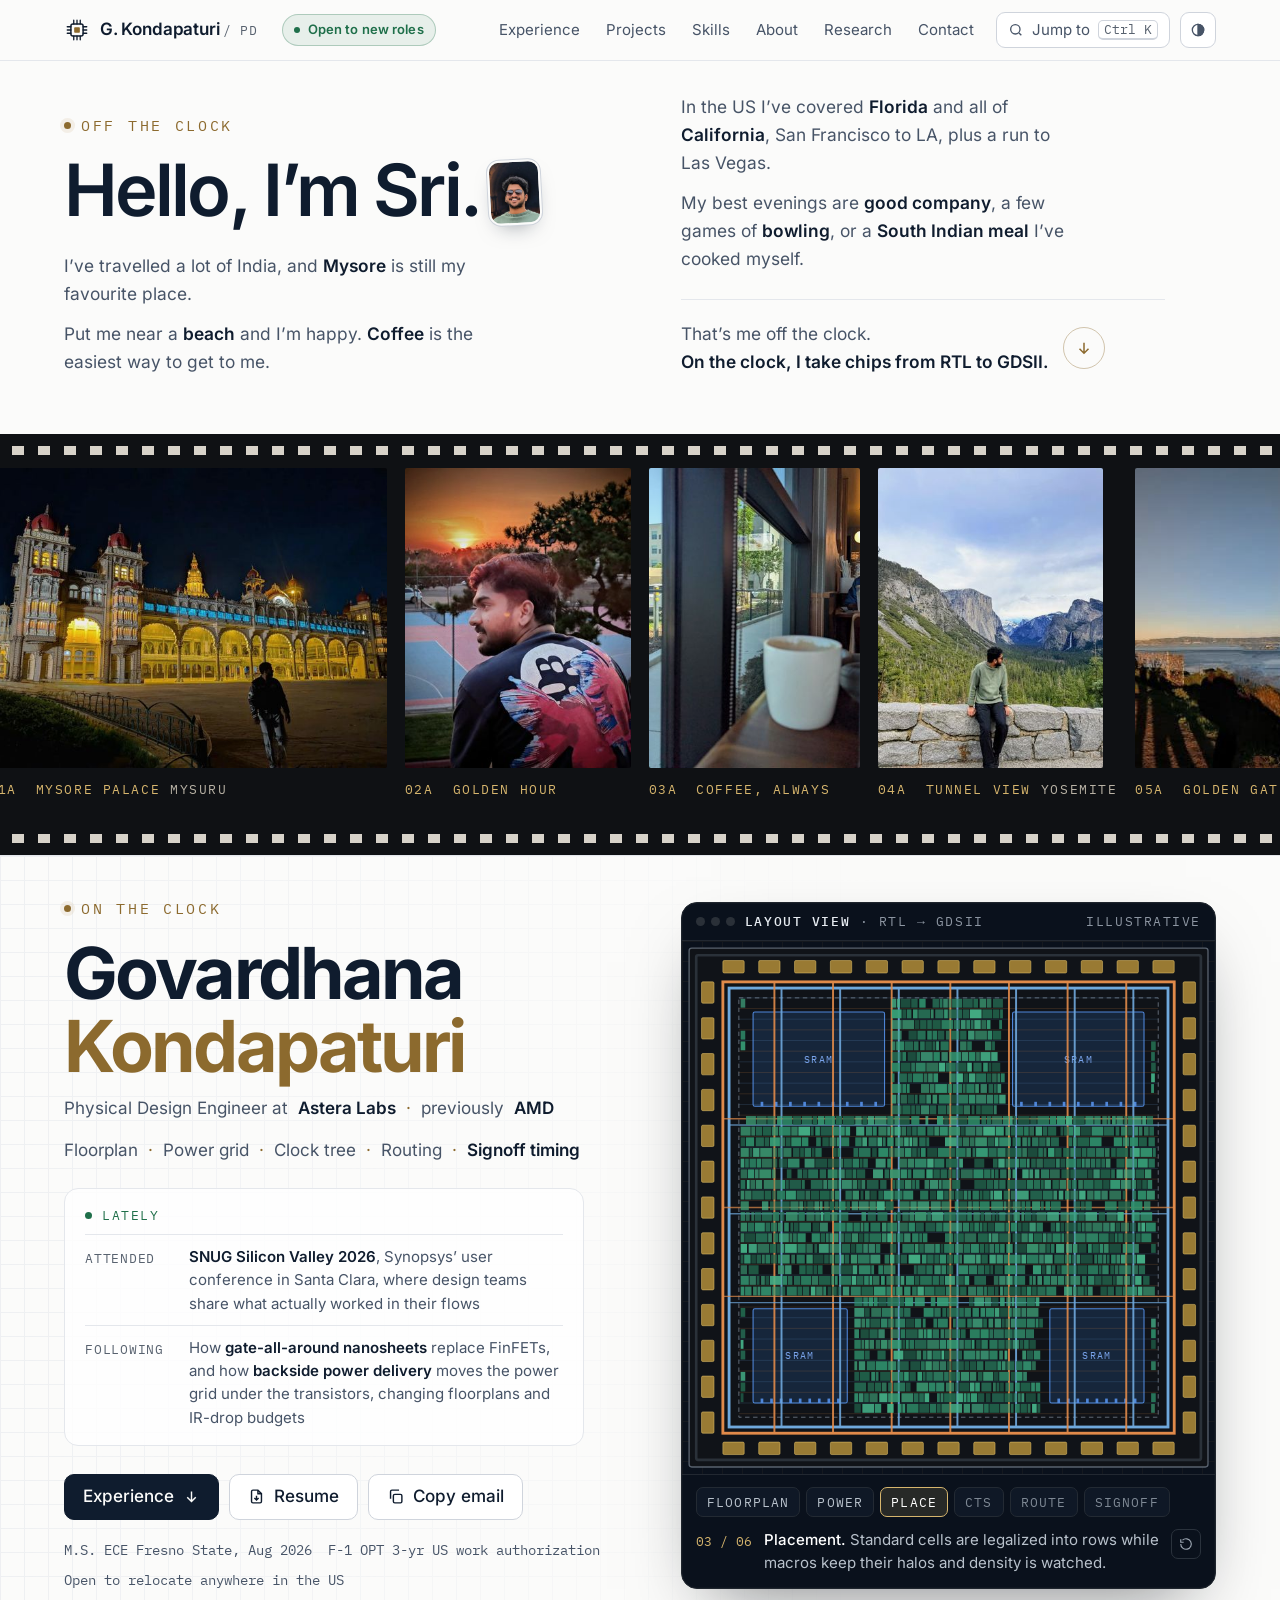
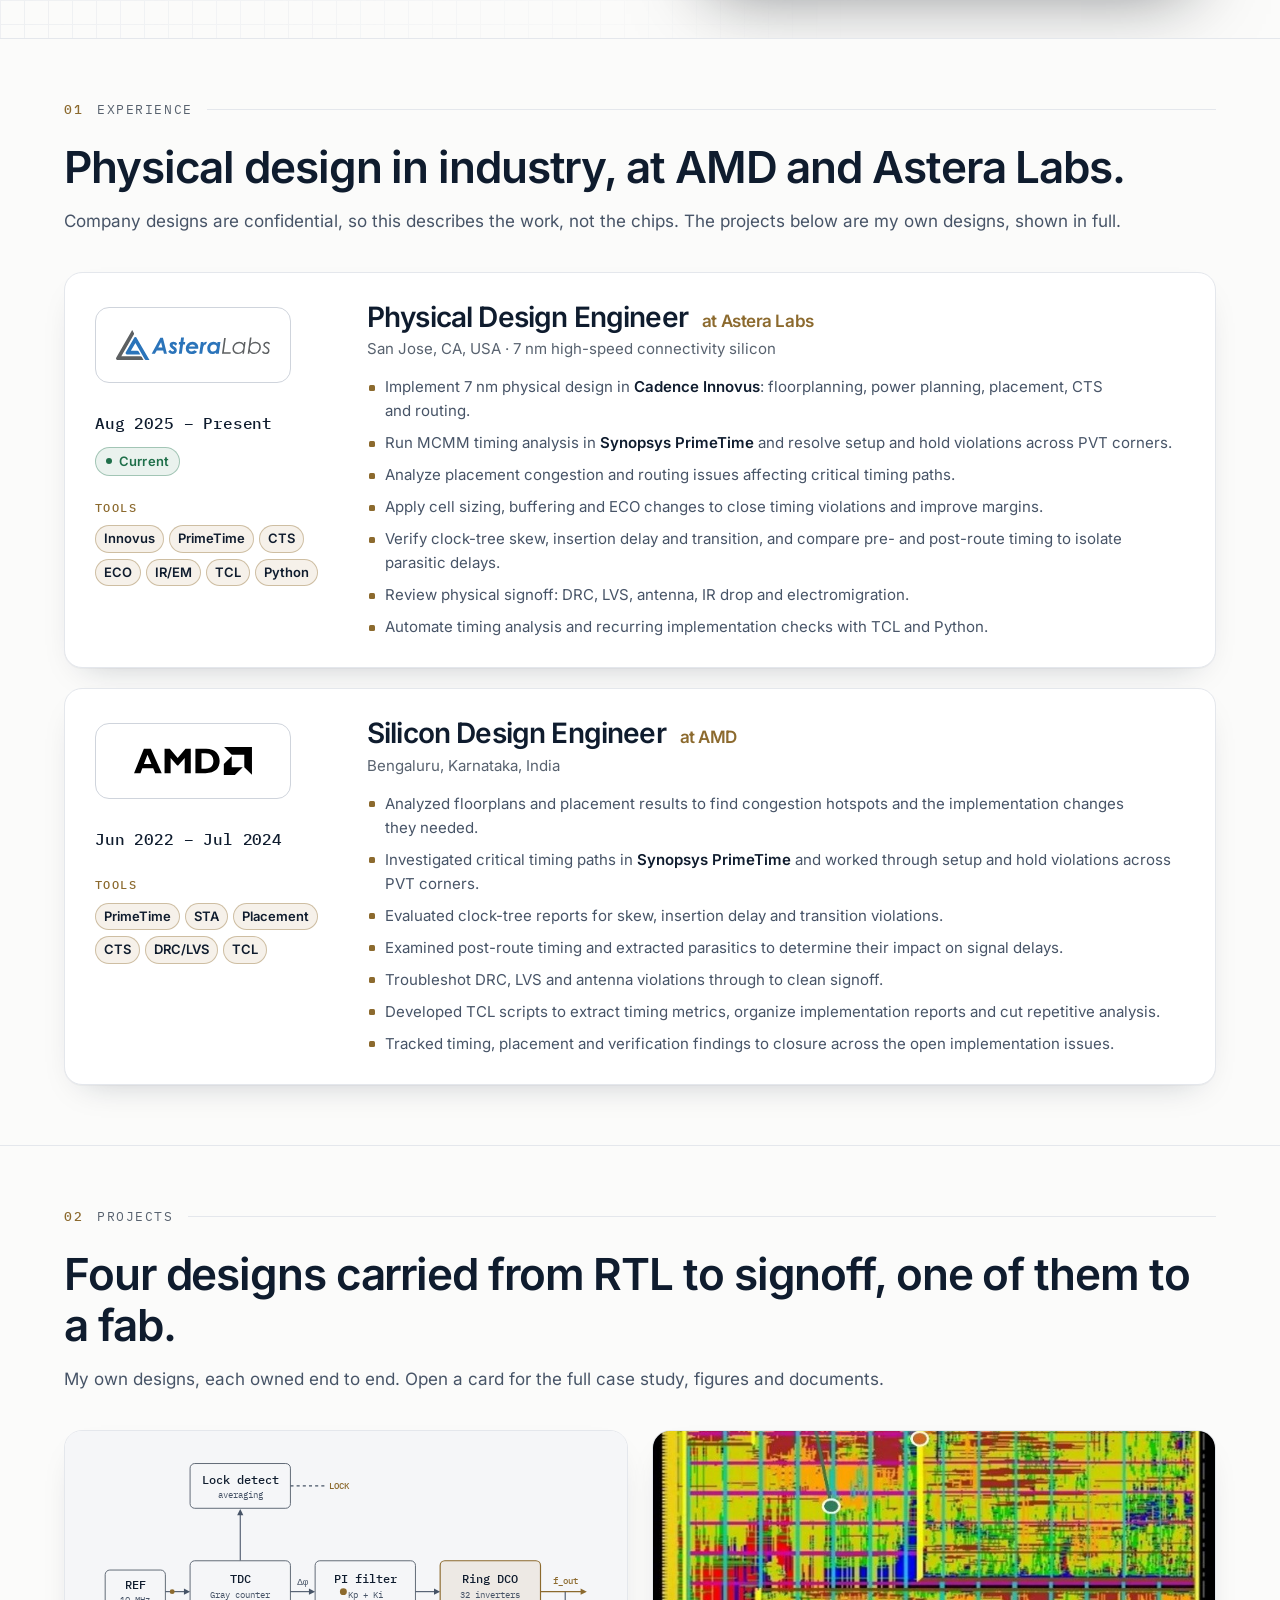
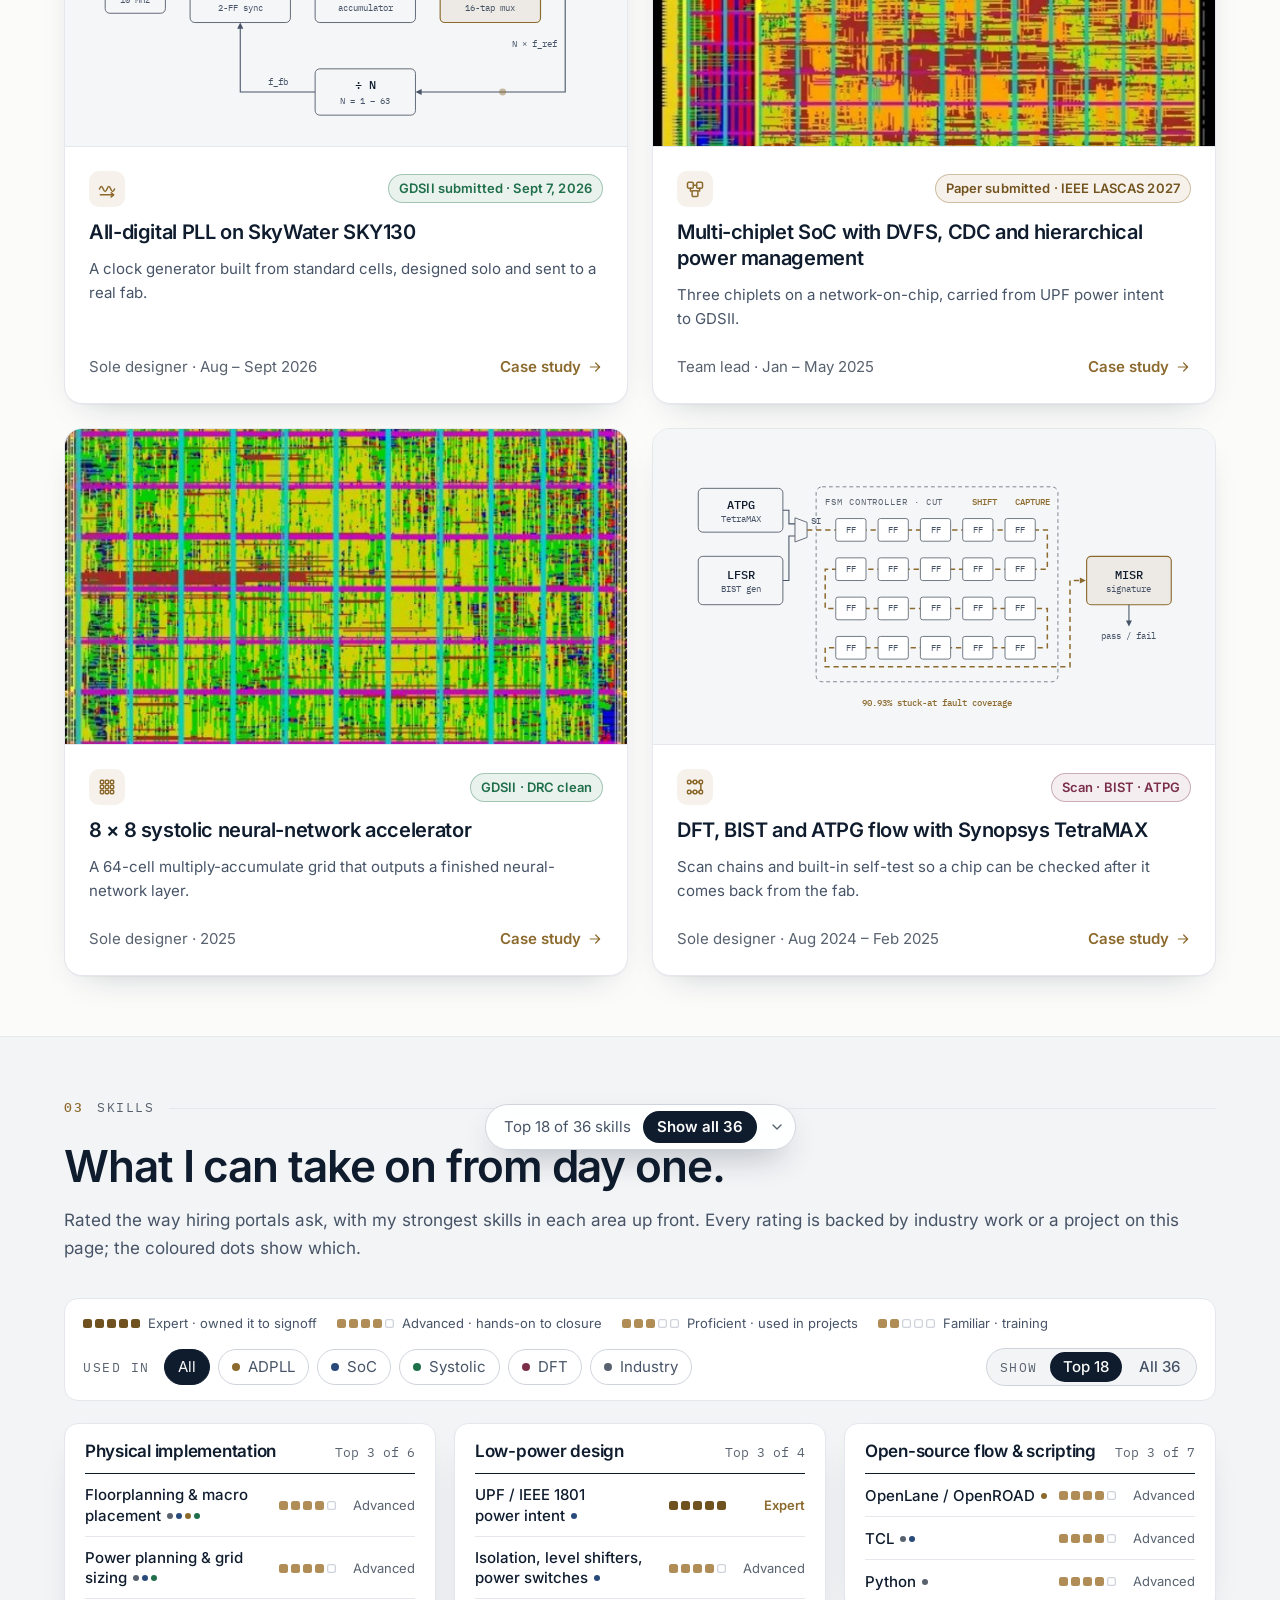
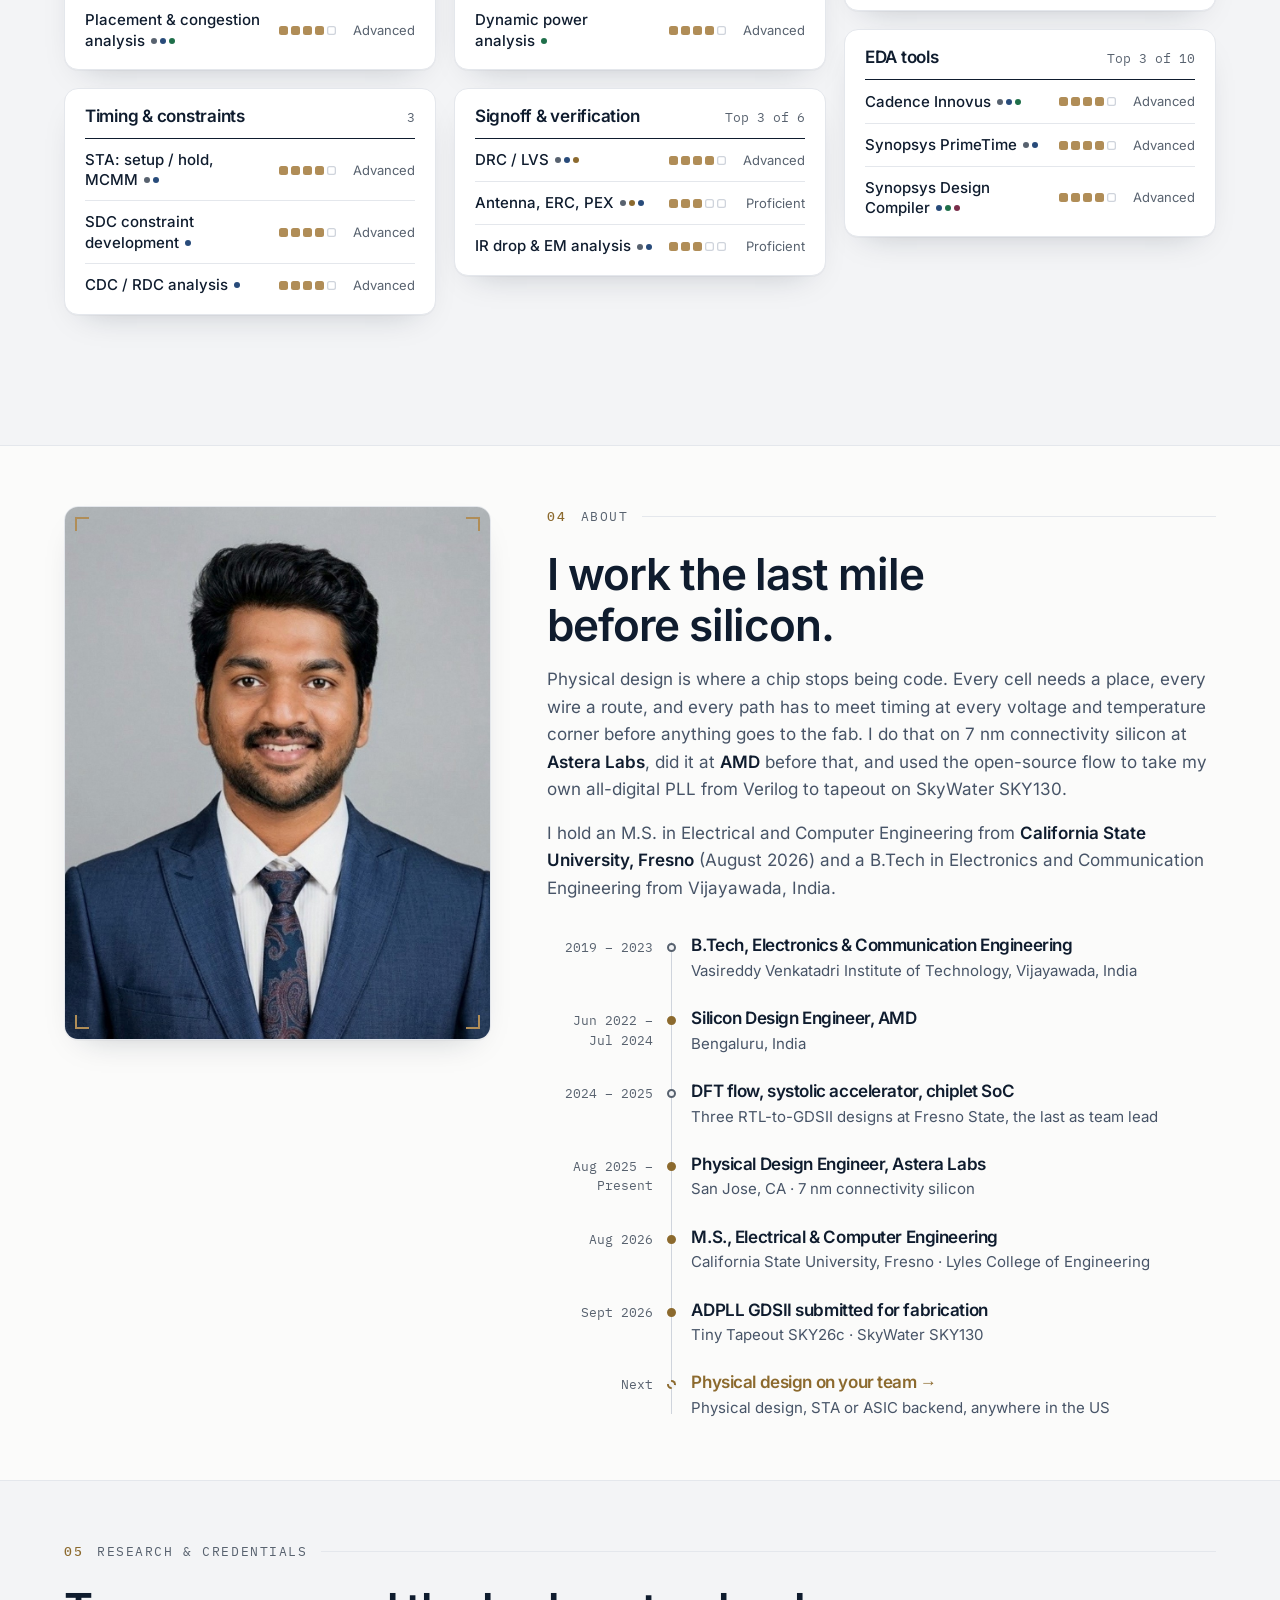
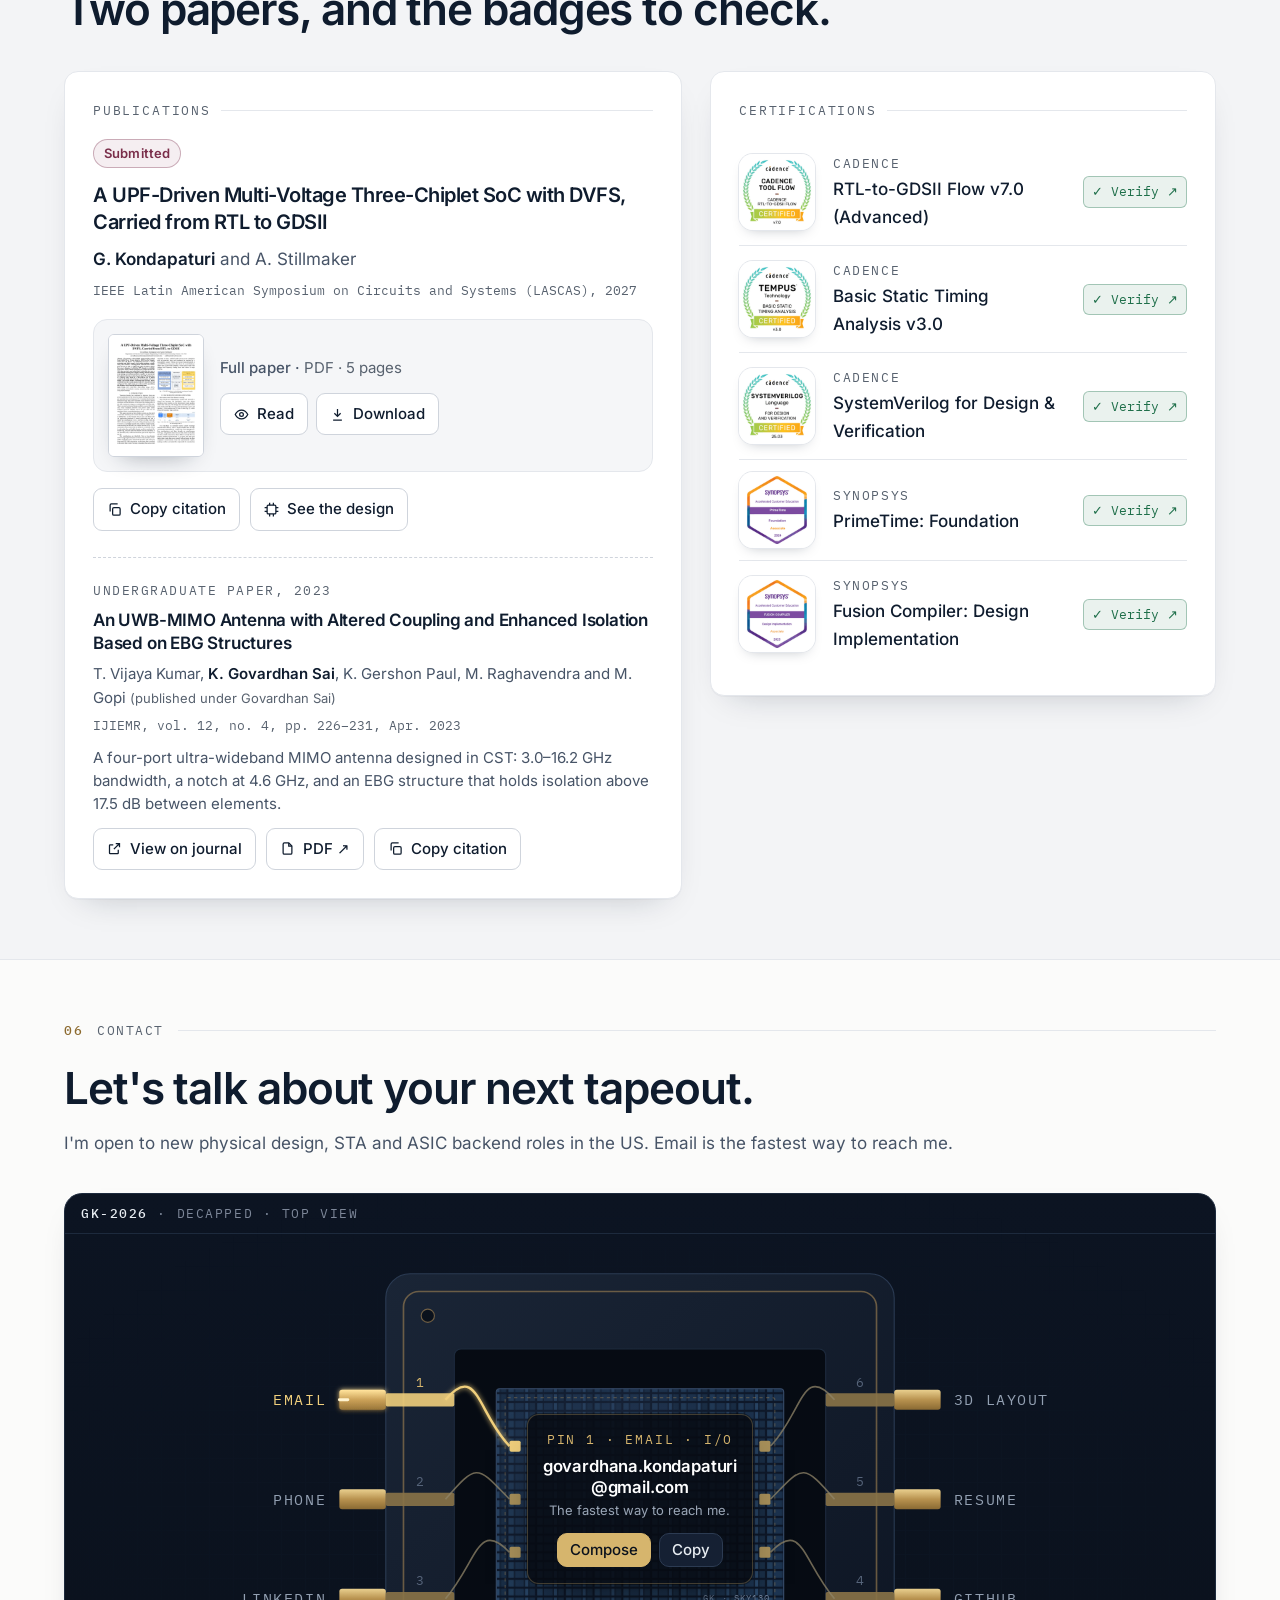
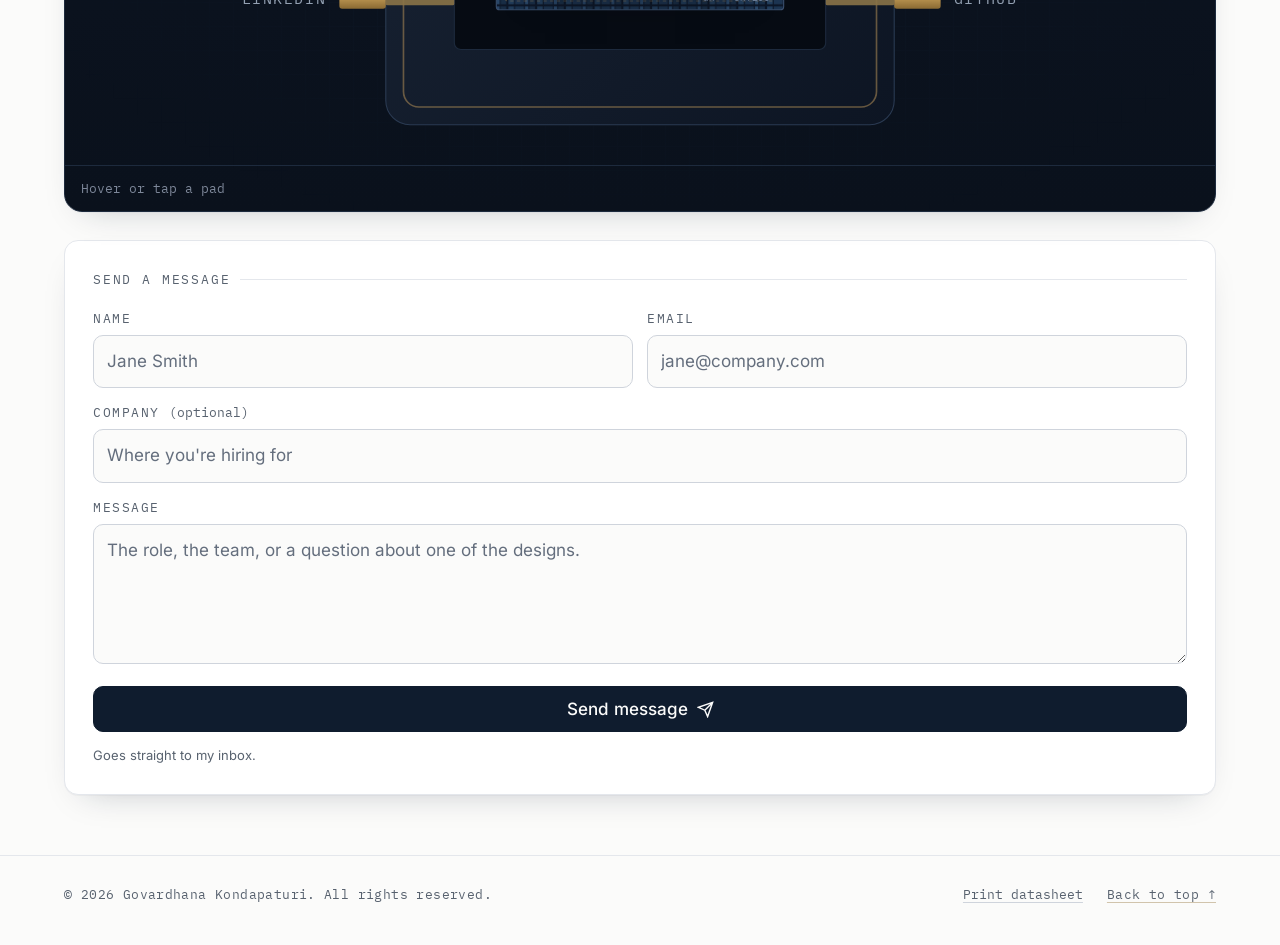
==== commit 4e5be614: "Add files via upload" ====
--- a/index.html
+++ b/index.html
@@ -12,11 +12,11 @@
 <meta property="og:url" content="https://srikondapaturi.github.io/">
 <meta property="og:title" content="Govardhana Kondapaturi · Physical Design Engineer">
 <meta property="og:description" content="Physical design engineer at Astera Labs, previously AMD. Floorplan to signoff on 7 nm silicon, and an all-digital PLL taped out on SkyWater SKY130.">
-<meta property="og:image" content="https://srikondapaturi.github.io/og.png?v=20261025">
+<meta property="og:image" content="https://srikondapaturi.github.io/og.png?v=20261026">
 <meta property="og:image:width" content="1200">
 <meta property="og:image:height" content="630">
 <meta name="twitter:card" content="summary_large_image">
-<meta name="twitter:image" content="https://srikondapaturi.github.io/og.png?v=20261025">
+<meta name="twitter:image" content="https://srikondapaturi.github.io/og.png?v=20261026">
 <link rel="icon" href="favicon.svg" type="image/svg+xml">
 <link rel="preload" href="inter-var.woff2" as="font" type="font/woff2" crossorigin>
 <link rel="preload" href="plex-mono-400.woff2" as="font" type="font/woff2" crossorigin>
@@ -24,8 +24,8 @@
   document.documentElement.classList.add('js');
   try{var t=localStorage.getItem('gk-theme');if(t)document.documentElement.setAttribute('data-theme',t)}catch(e){}
 </script>
-<link rel="stylesheet" href="site.css?v=20261025">
-<link rel="stylesheet" href="hello.css?v=20261025">
+<link rel="stylesheet" href="site.css?v=20261026">
+<link rel="stylesheet" href="hello.css?v=20261026">
 <script type="application/ld+json">
 {
   "@context":"https://schema.org",
@@ -161,7 +161,7 @@
           Experience
           <svg viewBox="0 0 24 24" fill="none" stroke="currentColor" stroke-width="2" aria-hidden="true"><path d="M12 5v14M6 13l6 6 6-6"/></svg>
         </a>
-        <a class="btn" href="Govardhana_Kondapaturi_Resume.pdf?v=20261025" download>
+        <a class="btn" href="Govardhana_Kondapaturi_Resume.pdf?v=20261026" download>
           <svg viewBox="0 0 24 24" fill="none" stroke="currentColor" stroke-width="2" aria-hidden="true"><path d="M14 3H7a2 2 0 0 0-2 2v14a2 2 0 0 0 2 2h10a2 2 0 0 0 2-2V8z"/><path d="M14 3v5h5M12 11v6M9 14l3 3 3-3"/></svg>
           Resume
         </a>
@@ -174,7 +174,6 @@
       <p class="status">
         <span><i>M.S. ECE</i> Fresno State, Aug 2026</span>
         <span><i>F-1 OPT</i> 3-yr US work authorization</span>
-        <span>No immediate sponsorship required</span>
         <span><i>Open to relocate</i> anywhere in the US</span>
       </p>
     </div>
@@ -217,7 +216,7 @@
     </div>
     <ol class="xp-list">
       <li class="xp-i rv">
-        <div class="xp-side"><div class="xp-when"><span class="xp-logo wm al"><img src="logo-astera.svg?v=20261025" alt="Astera Labs logo" width="1542" height="303" decoding="async"></span><span class="xp-date">Aug 2025 – Present</span><span class="st ok"><span class="pulse"></span>Current</span></div><div class="xp-tools"><span class="xp-tl">Tools</span><p class="xp-tags"><span>Innovus</span><span>PrimeTime</span><span>CTS</span><span>ECO</span><span>IR/EM</span><span>TCL</span><span>Python</span></p></div></div>
+        <div class="xp-side"><div class="xp-when"><span class="xp-logo wm al"><img src="logo-astera.svg?v=20261026" alt="Astera Labs logo" width="1542" height="303" decoding="async"></span><span class="xp-date">Aug 2025 – Present</span><span class="st ok"><span class="pulse"></span>Current</span></div><div class="xp-tools"><span class="xp-tl">Tools</span><p class="xp-tags"><span>Innovus</span><span>PrimeTime</span><span>CTS</span><span>ECO</span><span>IR/EM</span><span>TCL</span><span>Python</span></p></div></div>
         <div class="xp-body">
           <h3 class="xp-h"><span class="xp-t">Physical Design Engineer</span><span class="xp-at">at Astera Labs</span></h3>
           <p class="xp-meta">San Jose, CA, USA · 7 nm high-speed connectivity silicon</p>
@@ -233,7 +232,7 @@
         </div>
       </li>
       <li class="xp-i rv">
-        <div class="xp-side"><div class="xp-when"><span class="xp-logo wm amd"><img src="logo-amd.svg?v=20261025" alt="AMD logo" width="800" height="191" decoding="async"></span><span class="xp-date">Jun 2022 – Jul 2024</span></div><div class="xp-tools"><span class="xp-tl">Tools</span><p class="xp-tags"><span>PrimeTime</span><span>STA</span><span>Placement</span><span>CTS</span><span>DRC/LVS</span><span>TCL</span></p></div></div>
+        <div class="xp-side"><div class="xp-when"><span class="xp-logo wm amd"><img src="logo-amd.svg?v=20261026" alt="AMD logo" width="800" height="191" decoding="async"></span><span class="xp-date">Jun 2022 – Jul 2024</span></div><div class="xp-tools"><span class="xp-tl">Tools</span><p class="xp-tags"><span>PrimeTime</span><span>STA</span><span>Placement</span><span>CTS</span><span>DRC/LVS</span><span>TCL</span></p></div></div>
         <div class="xp-body">
           <h3 class="xp-h"><span class="xp-t">Silicon Design Engineer</span><span class="xp-at">at AMD</span></h3>
           <p class="xp-meta">Bengaluru, Karnataka, India</p>
@@ -634,7 +633,7 @@
 </main>
 
 <nav class="dock" id="dock" aria-label="Quick contact">
-  <a class="dk pri" href="Govardhana_Kondapaturi_Resume.pdf?v=20261025" download><svg class="ic" aria-hidden="true"><use href="#i-doc"/></svg><span>Resume</span></a>
+  <a class="dk pri" href="Govardhana_Kondapaturi_Resume.pdf?v=20261026" download><svg class="ic" aria-hidden="true"><use href="#i-doc"/></svg><span>Resume</span></a>
   <a class="dk" href="mailto:govardhana.kondapaturi@gmail.com"><svg class="ic" aria-hidden="true"><use href="#i-mail"/></svg><span>Email</span></a>
   <a class="dk" href="https://www.linkedin.com/in/sri-kondapaturi/" target="_blank" rel="noopener"><svg class="ic" aria-hidden="true"><use href="#i-in"/></svg><span>LinkedIn</span></a>
 </nav>
@@ -681,7 +680,7 @@
   <span id="toastT">Copied</span>
 </div>
 
-<script src="site.js?v=20261025" defer></script>
-<script src="hello.js?v=20261025" defer></script>
+<script src="site.js?v=20261026" defer></script>
+<script src="hello.js?v=20261026" defer></script>
 </body>
 </html>
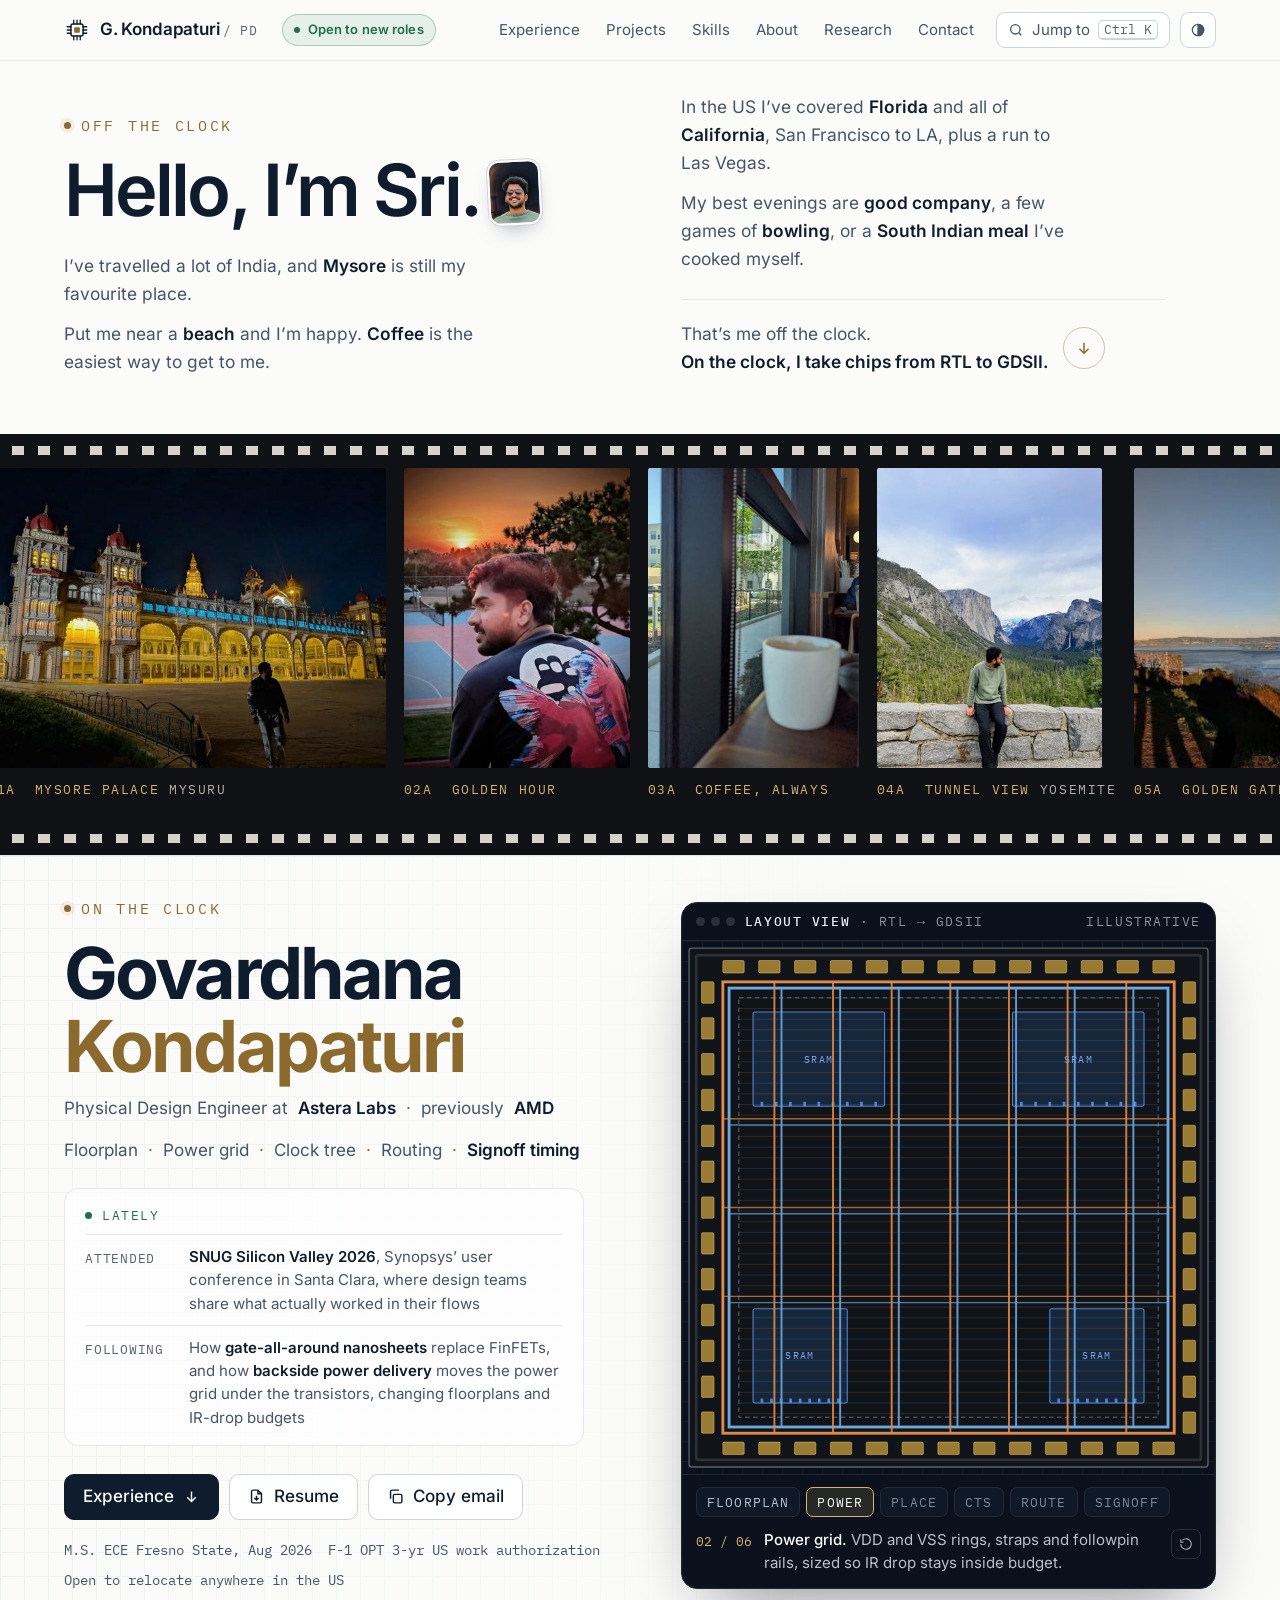
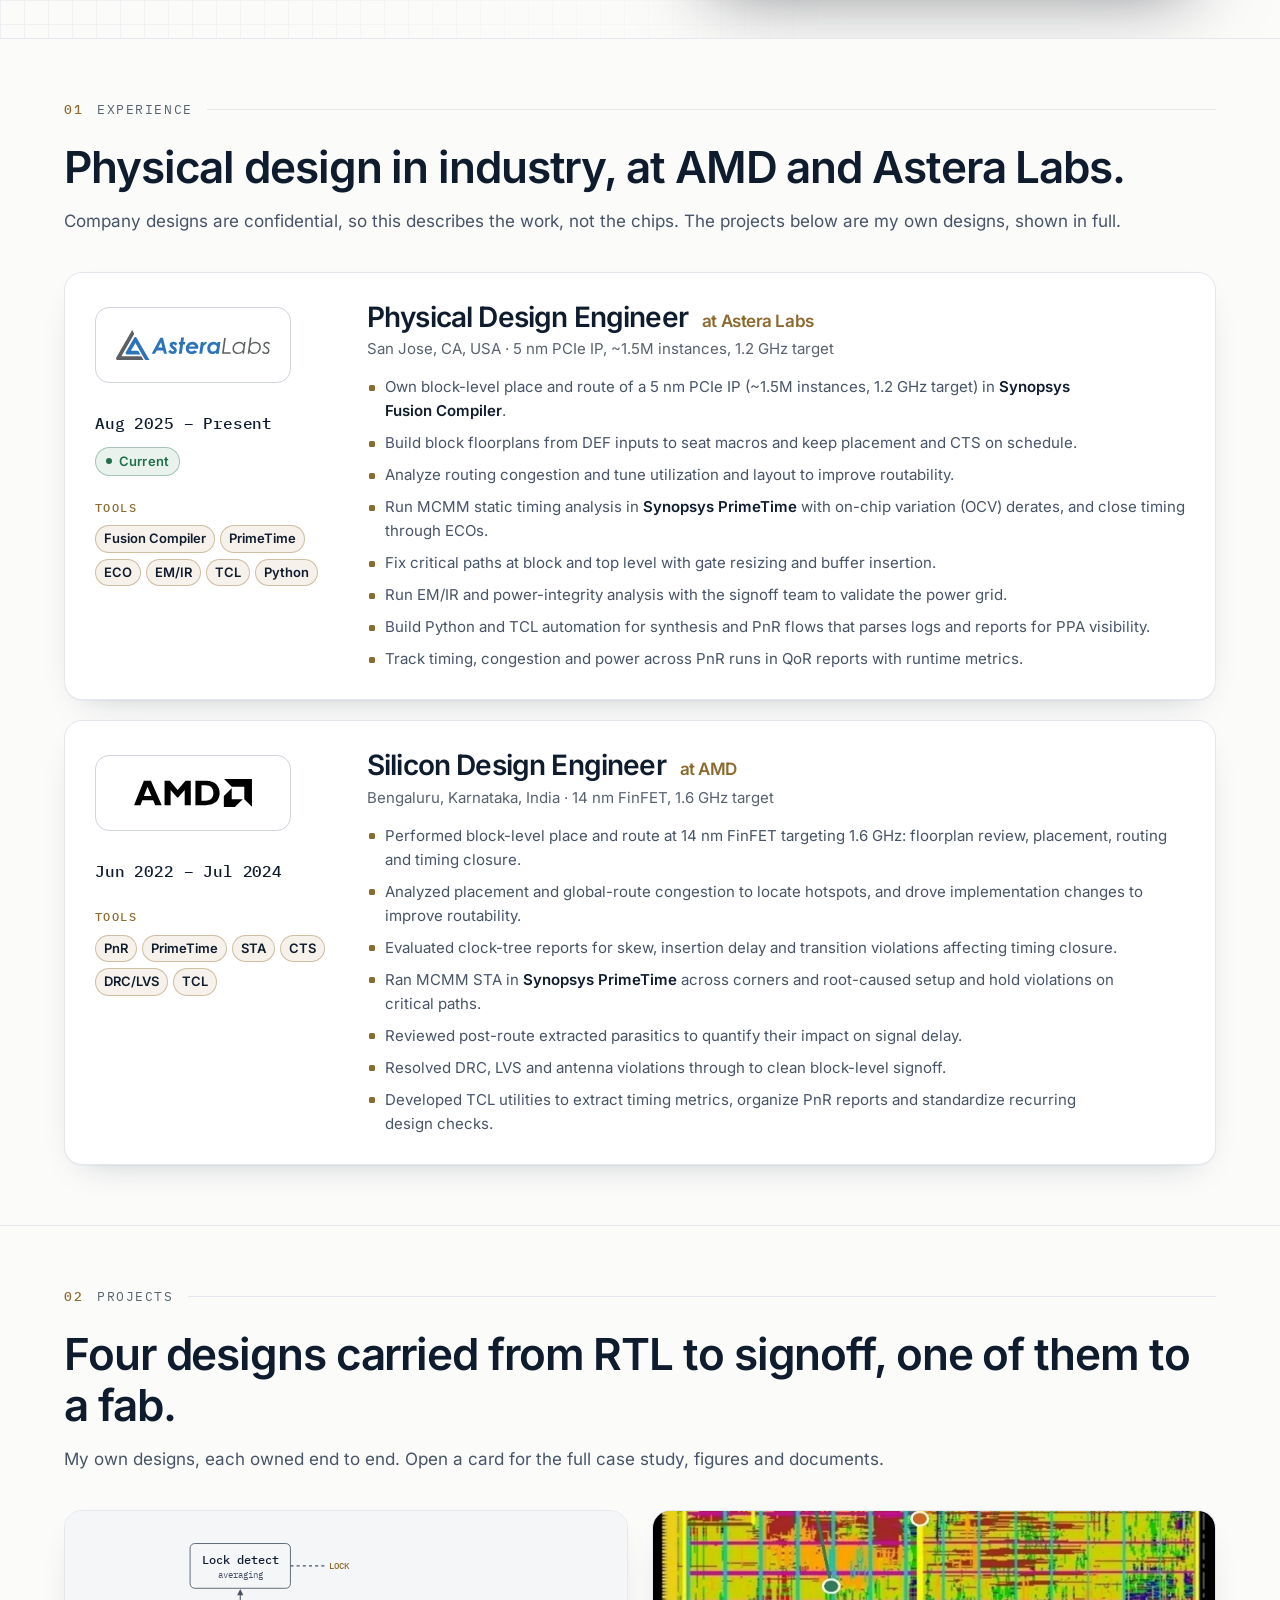
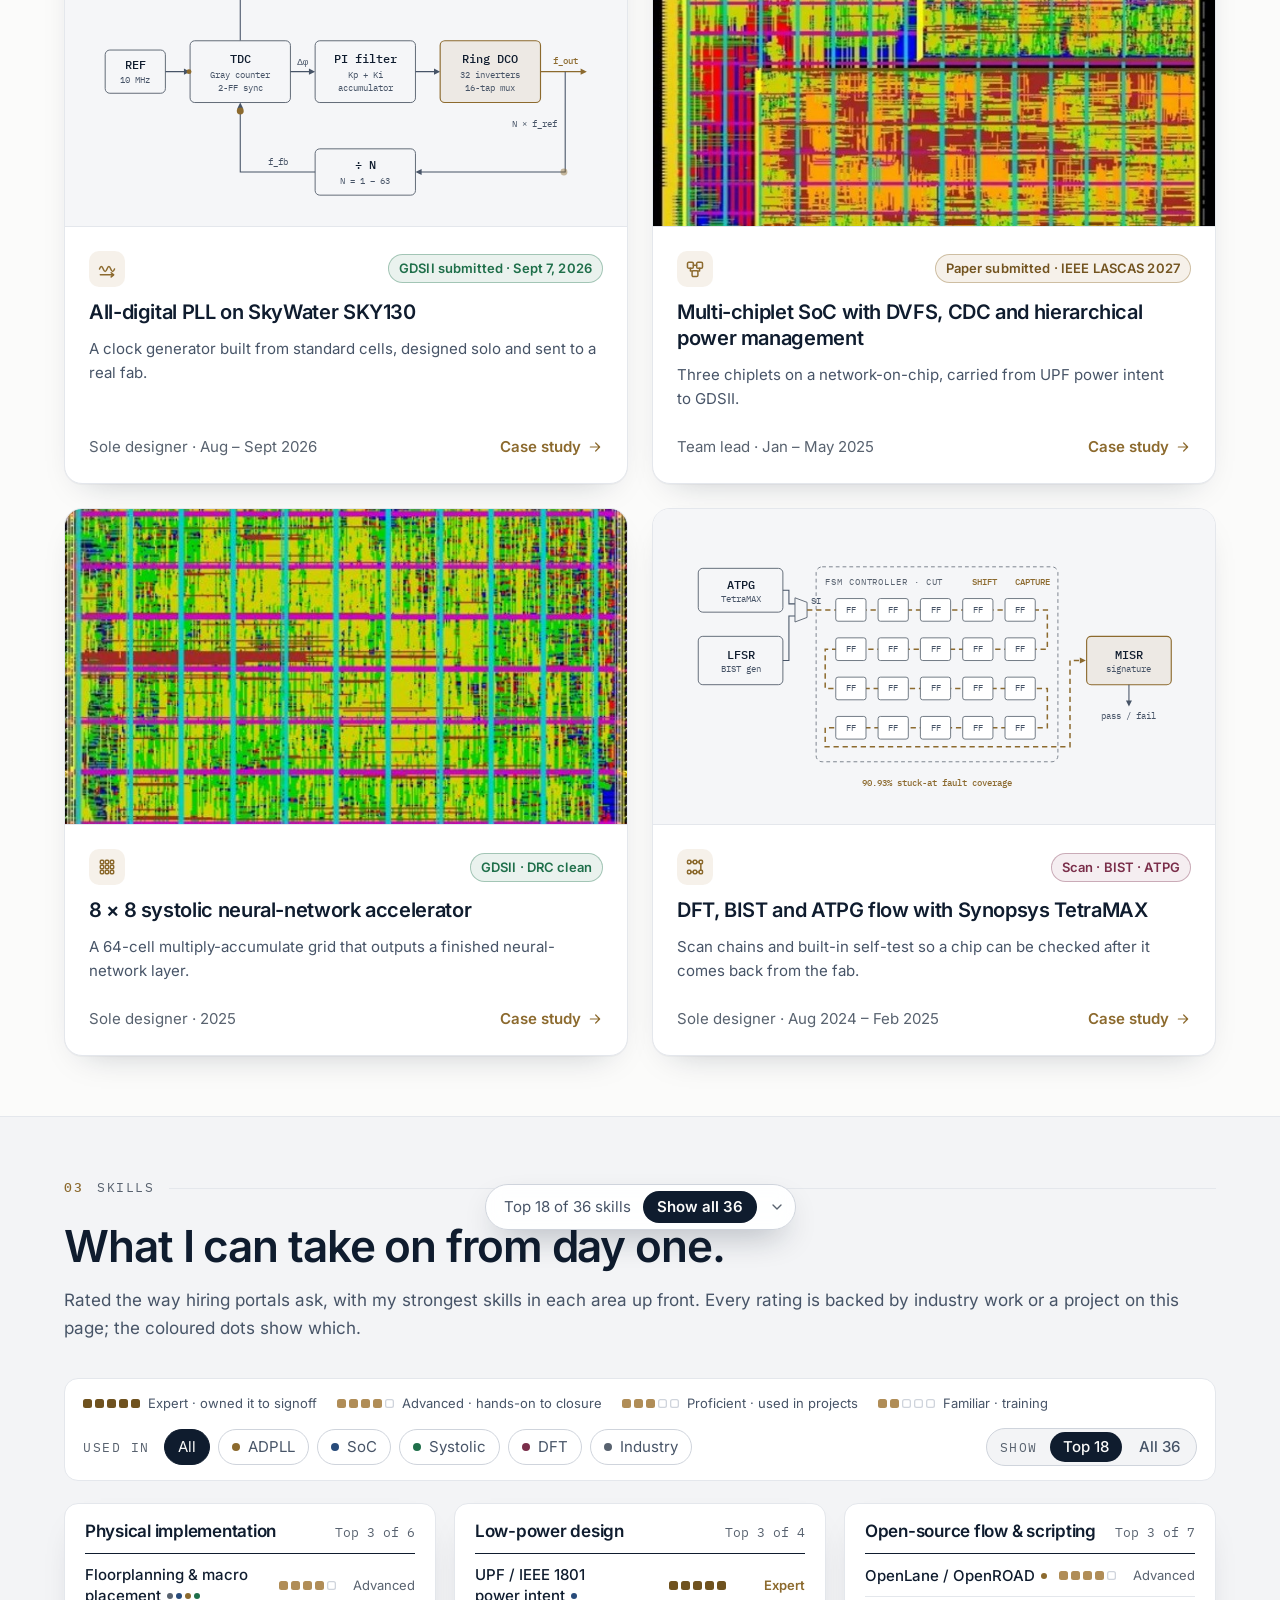
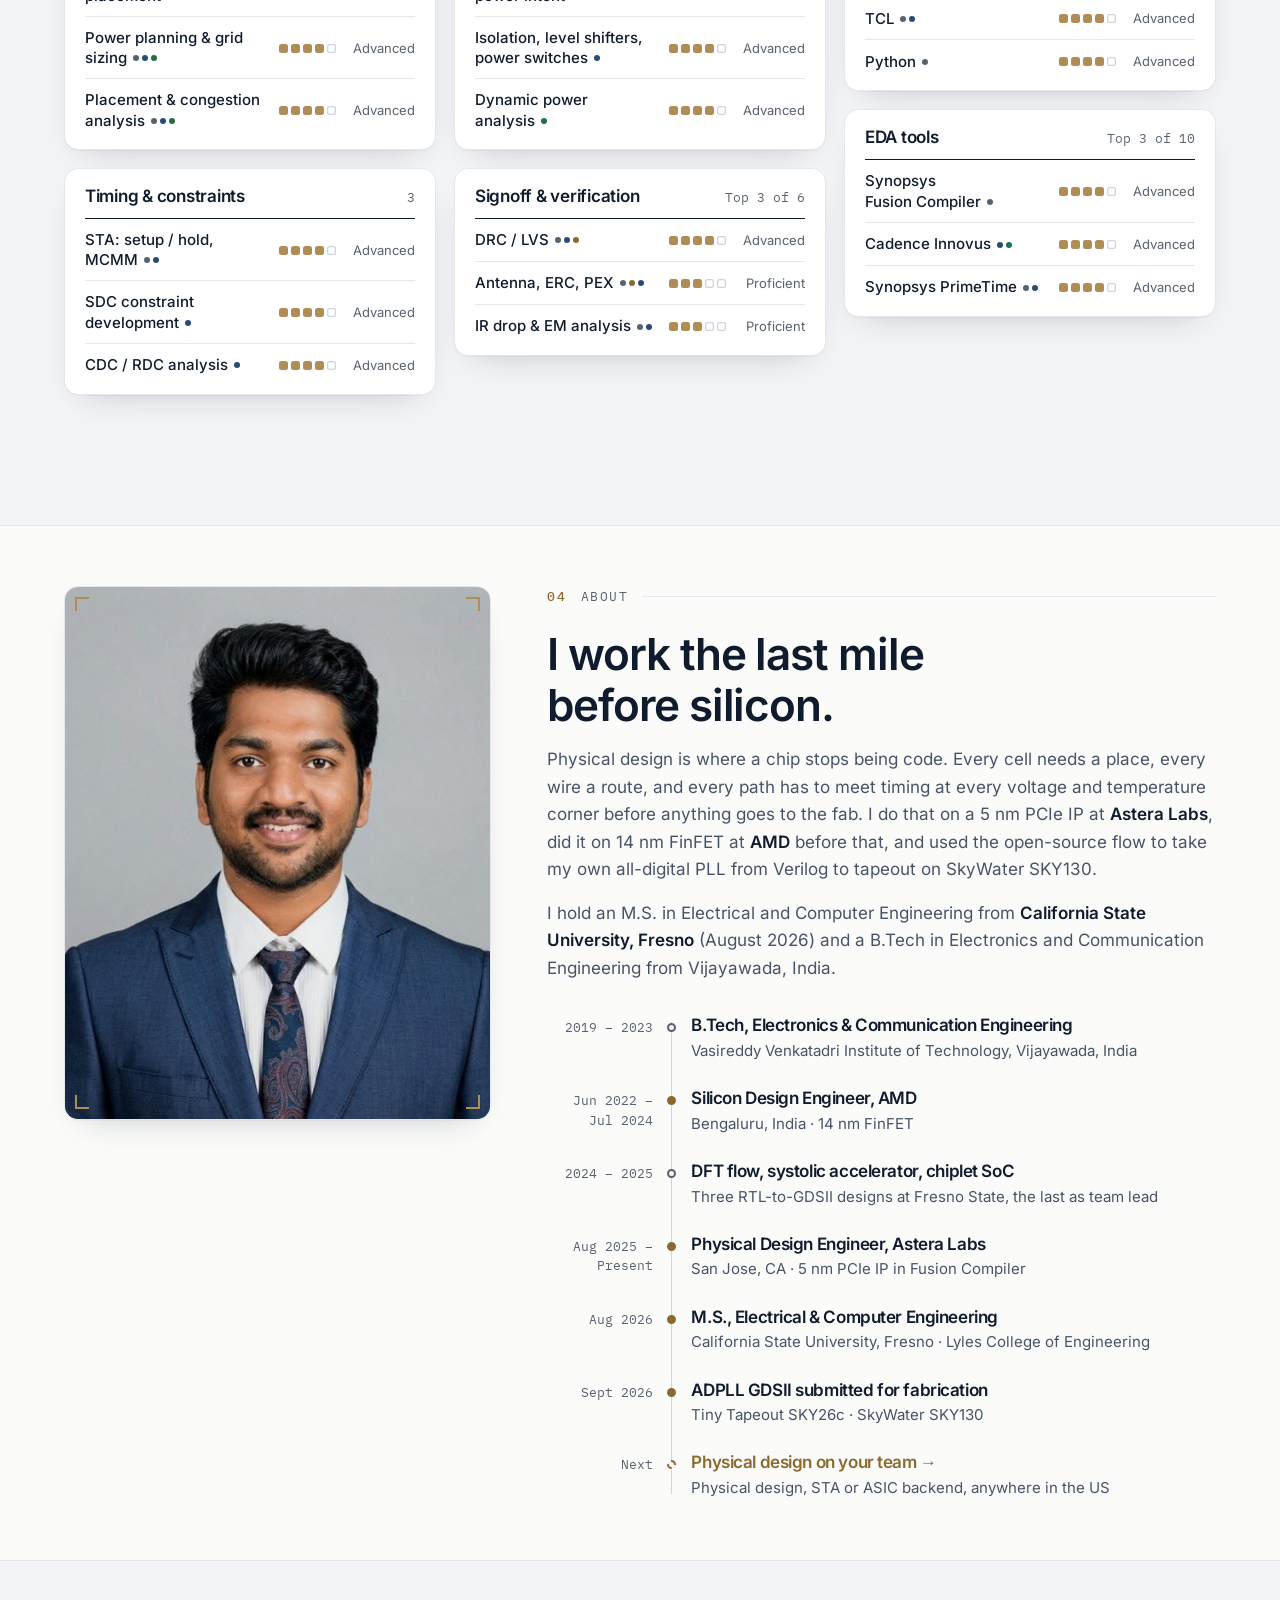
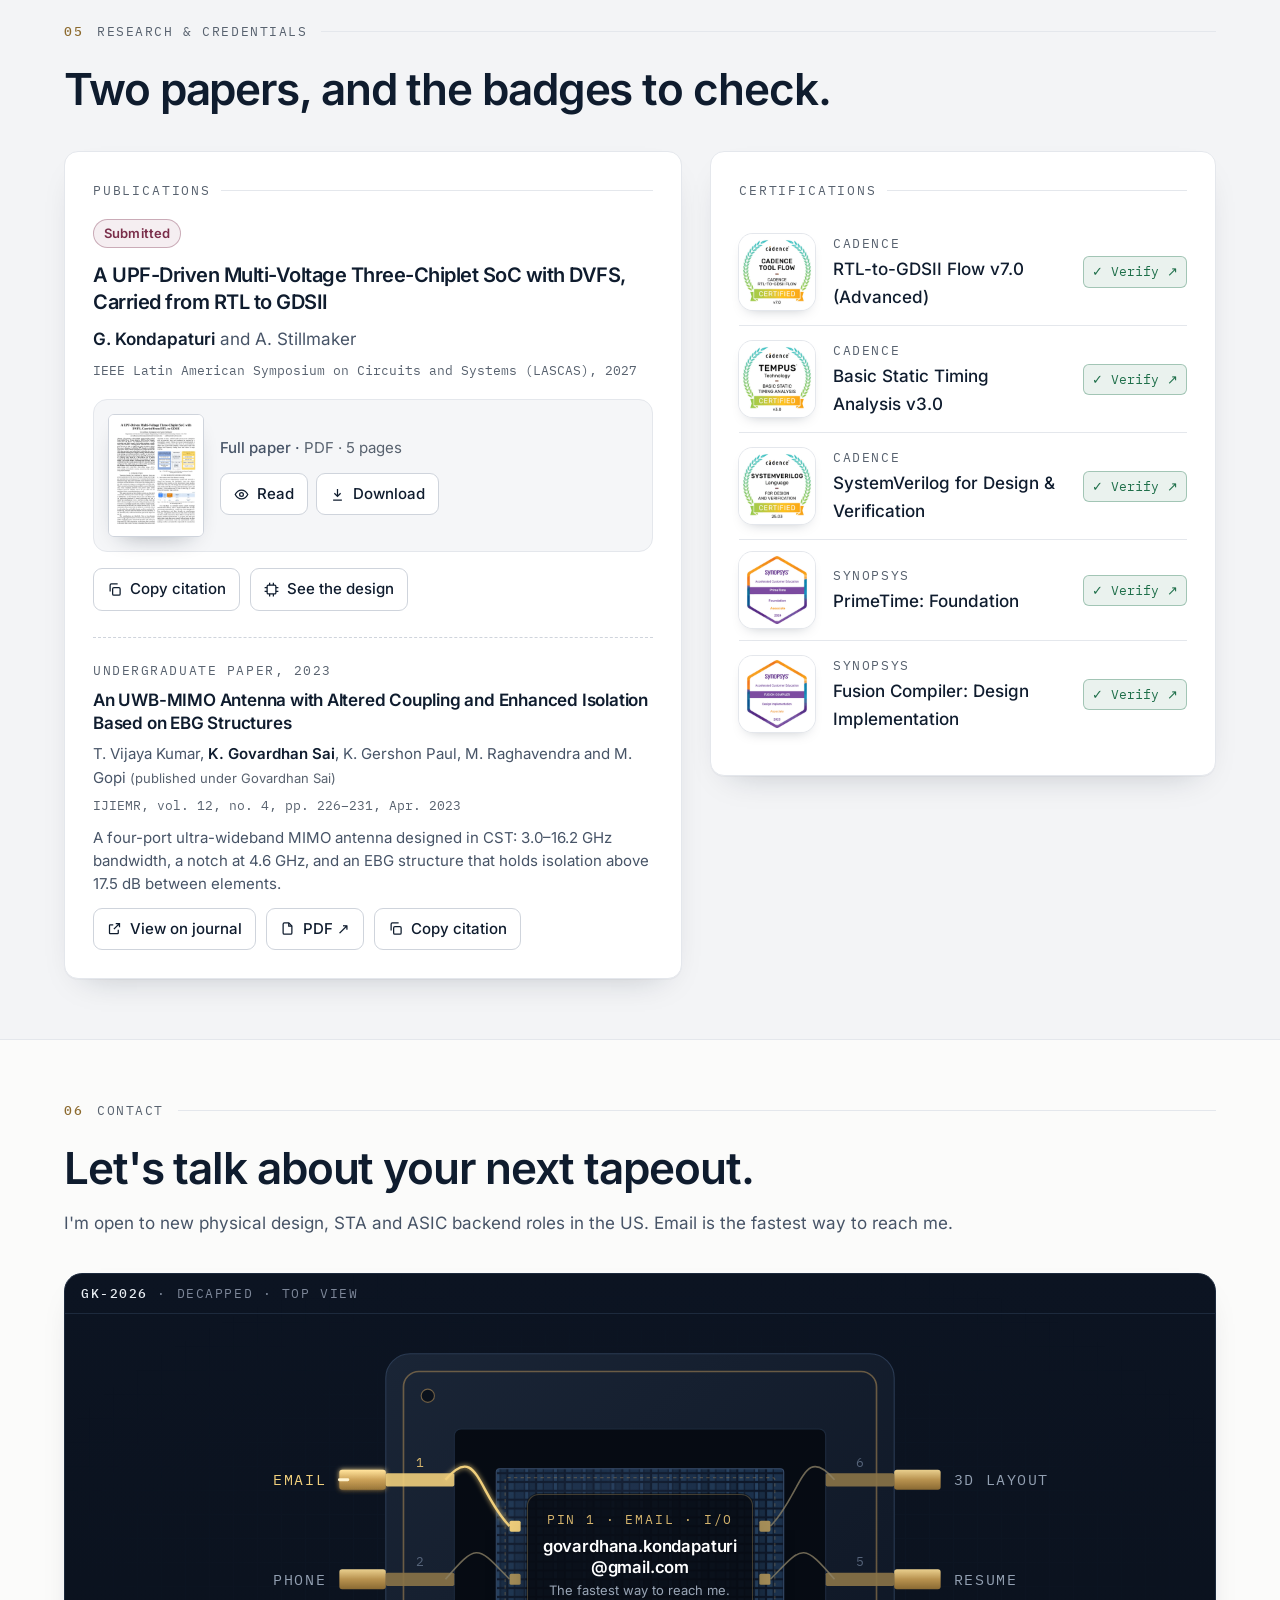
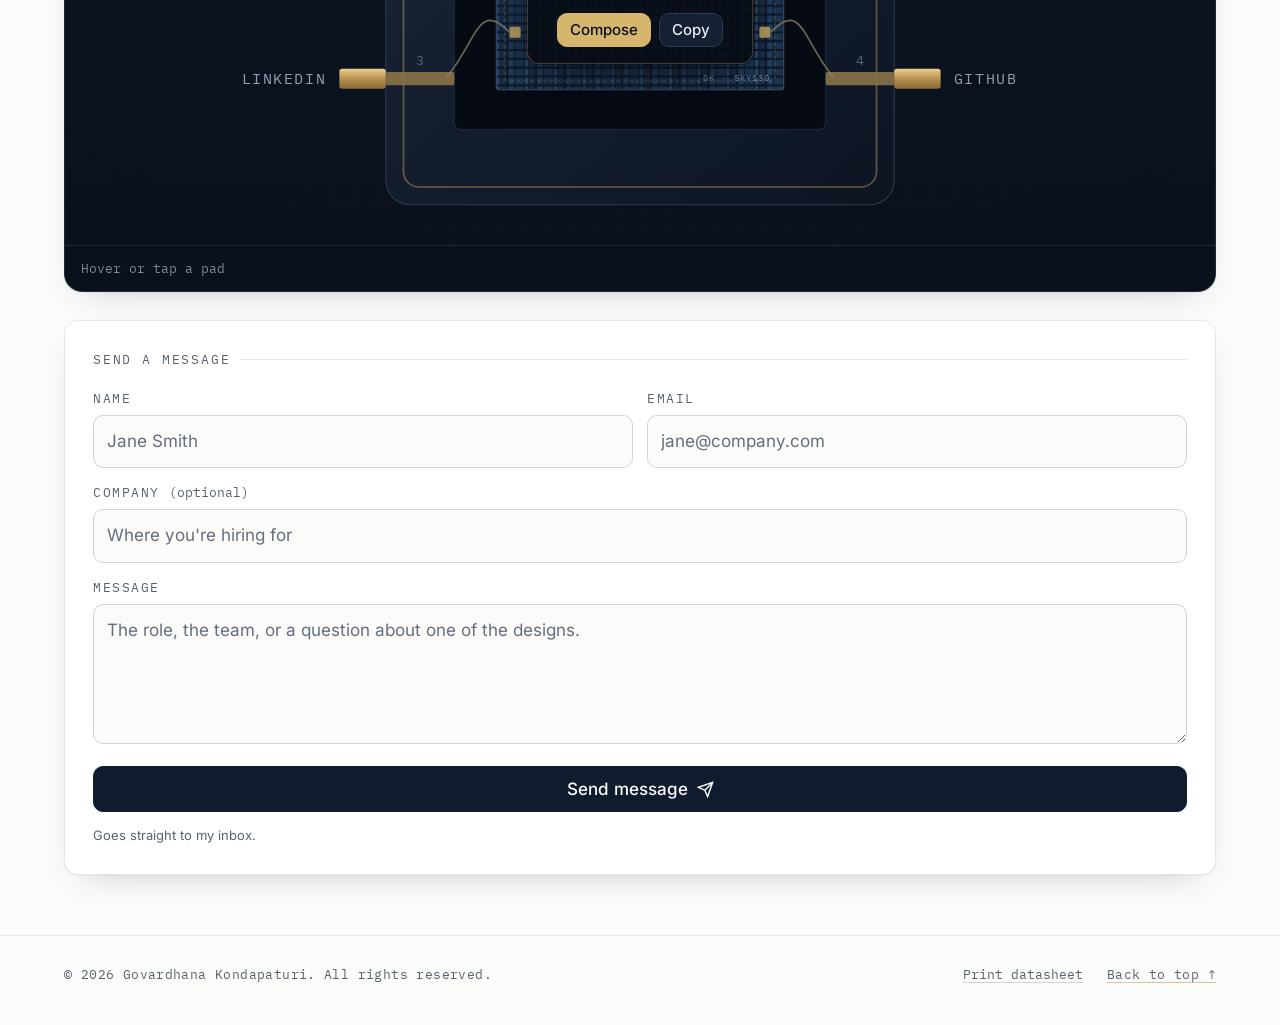
==== commit bee05558: "Add files via upload" ====
--- a/index.html
+++ b/index.html
@@ -4,19 +4,19 @@
 <meta charset="utf-8">
 <meta name="viewport" content="width=device-width, initial-scale=1, viewport-fit=cover">
 <title>Govardhana Kondapaturi · Physical Design Engineer</title>
-<meta name="description" content="Physical design engineer at Astera Labs, previously AMD. Floorplan to signoff in Cadence Innovus and Synopsys PrimeTime, plus an all-digital PLL taped out on SkyWater SKY130.">
+<meta name="description" content="Physical design engineer at Astera Labs, previously AMD. Block-level place and route and signoff timing in Synopsys Fusion Compiler and PrimeTime, plus an all-digital PLL taped out on SkyWater SKY130.">
 <link rel="canonical" href="https://srikondapaturi.github.io/">
 <meta name="theme-color" content="#fbfbfa" media="(prefers-color-scheme: light)">
 <meta name="theme-color" content="#0a111c" media="(prefers-color-scheme: dark)">
 <meta property="og:type" content="website">
 <meta property="og:url" content="https://srikondapaturi.github.io/">
 <meta property="og:title" content="Govardhana Kondapaturi · Physical Design Engineer">
-<meta property="og:description" content="Physical design engineer at Astera Labs, previously AMD. Floorplan to signoff on 7 nm silicon, and an all-digital PLL taped out on SkyWater SKY130.">
-<meta property="og:image" content="https://srikondapaturi.github.io/og.png?v=20261026">
+<meta property="og:description" content="Physical design engineer at Astera Labs, previously AMD. Block-level PnR and timing closure on 5 nm and 14 nm FinFET, and an all-digital PLL taped out on SkyWater SKY130.">
+<meta property="og:image" content="https://srikondapaturi.github.io/og.png?v=20261027">
 <meta property="og:image:width" content="1200">
 <meta property="og:image:height" content="630">
 <meta name="twitter:card" content="summary_large_image">
-<meta name="twitter:image" content="https://srikondapaturi.github.io/og.png?v=20261026">
+<meta name="twitter:image" content="https://srikondapaturi.github.io/og.png?v=20261027">
 <link rel="icon" href="favicon.svg" type="image/svg+xml">
 <link rel="preload" href="inter-var.woff2" as="font" type="font/woff2" crossorigin>
 <link rel="preload" href="plex-mono-400.woff2" as="font" type="font/woff2" crossorigin>
@@ -24,8 +24,8 @@
   document.documentElement.classList.add('js');
   try{var t=localStorage.getItem('gk-theme');if(t)document.documentElement.setAttribute('data-theme',t)}catch(e){}
 </script>
-<link rel="stylesheet" href="site.css?v=20261026">
-<link rel="stylesheet" href="hello.css?v=20261026">
+<link rel="stylesheet" href="site.css?v=20261027">
+<link rel="stylesheet" href="hello.css?v=20261027">
 <script type="application/ld+json">
 {
   "@context":"https://schema.org",
@@ -40,7 +40,7 @@
     {"@type":"CollegeOrUniversity","name":"California State University, Fresno"},
     {"@type":"CollegeOrUniversity","name":"Vasireddy Venkatadri Institute of Technology"}
   ],
-  "knowsAbout":["Physical design","Static timing analysis","RTL-to-GDSII","Clock tree synthesis","UPF low-power implementation","Cadence Innovus","Synopsys PrimeTime","SkyWater SKY130","OpenROAD"],
+  "knowsAbout":["Physical design","Static timing analysis","RTL-to-GDSII","Clock tree synthesis","UPF low-power implementation","Synopsys Fusion Compiler","Synopsys PrimeTime","Cadence Innovus","SkyWater SKY130","OpenROAD"],
   "sameAs":["https://www.linkedin.com/in/sri-kondapaturi/","https://github.com/SriKondapaturi"]
 }
 </script>
@@ -161,7 +161,7 @@
           Experience
           <svg viewBox="0 0 24 24" fill="none" stroke="currentColor" stroke-width="2" aria-hidden="true"><path d="M12 5v14M6 13l6 6 6-6"/></svg>
         </a>
-        <a class="btn" href="Govardhana_Kondapaturi_Resume.pdf?v=20261026" download>
+        <a class="btn" href="Govardhana_Kondapaturi_Resume.pdf?v=20261027" download>
           <svg viewBox="0 0 24 24" fill="none" stroke="currentColor" stroke-width="2" aria-hidden="true"><path d="M14 3H7a2 2 0 0 0-2 2v14a2 2 0 0 0 2 2h10a2 2 0 0 0 2-2V8z"/><path d="M14 3v5h5M12 11v6M9 14l3 3 3-3"/></svg>
           Resume
         </a>
@@ -216,34 +216,35 @@
     </div>
     <ol class="xp-list">
       <li class="xp-i rv">
-        <div class="xp-side"><div class="xp-when"><span class="xp-logo wm al"><img src="logo-astera.svg?v=20261026" alt="Astera Labs logo" width="1542" height="303" decoding="async"></span><span class="xp-date">Aug 2025 – Present</span><span class="st ok"><span class="pulse"></span>Current</span></div><div class="xp-tools"><span class="xp-tl">Tools</span><p class="xp-tags"><span>Innovus</span><span>PrimeTime</span><span>CTS</span><span>ECO</span><span>IR/EM</span><span>TCL</span><span>Python</span></p></div></div>
+        <div class="xp-side"><div class="xp-when"><span class="xp-logo wm al"><img src="logo-astera.svg?v=20261027" alt="Astera Labs logo" width="1542" height="303" decoding="async"></span><span class="xp-date">Aug 2025 – Present</span><span class="st ok"><span class="pulse"></span>Current</span></div><div class="xp-tools"><span class="xp-tl">Tools</span><p class="xp-tags"><span>Fusion Compiler</span><span>PrimeTime</span><span>ECO</span><span>EM/IR</span><span>TCL</span><span>Python</span></p></div></div>
         <div class="xp-body">
           <h3 class="xp-h"><span class="xp-t">Physical Design Engineer</span><span class="xp-at">at Astera Labs</span></h3>
-          <p class="xp-meta">San Jose, CA, USA · 7 nm high-speed connectivity silicon</p>
+          <p class="xp-meta">San Jose, CA, USA · 5&nbsp;nm PCIe IP, ~1.5M instances, 1.2&nbsp;GHz target</p>
           <ul>
-            <li>Implement 7 nm physical design in <b>Cadence Innovus</b>: floorplanning, power planning, placement, CTS and routing.</li>
-            <li>Run MCMM timing analysis in <b>Synopsys PrimeTime</b> and resolve setup and hold violations across PVT corners.</li>
-            <li>Analyze placement congestion and routing issues affecting critical timing paths.</li>
-            <li>Apply cell sizing, buffering and ECO changes to close timing violations and improve margins.</li>
-            <li>Verify clock-tree skew, insertion delay and transition, and compare pre- and post-route timing to isolate parasitic delays.</li>
-            <li>Review physical signoff: DRC, LVS, antenna, IR drop and electromigration.</li>
-            <li>Automate timing analysis and recurring implementation checks with TCL and Python.</li>
+            <li>Own block-level place and route of a 5&nbsp;nm PCIe IP (~1.5M instances, 1.2&nbsp;GHz target) in <b>Synopsys Fusion Compiler</b>.</li>
+            <li>Build block floorplans from DEF inputs to seat macros and keep placement and CTS on schedule.</li>
+            <li>Analyze routing congestion and tune utilization and layout to improve routability.</li>
+            <li>Run MCMM static timing analysis in <b>Synopsys PrimeTime</b> with on-chip variation (OCV) derates, and close timing through ECOs.</li>
+            <li>Fix critical paths at block and top level with gate resizing and buffer insertion.</li>
+            <li>Run EM/IR and power-integrity analysis with the signoff team to validate the power grid.</li>
+            <li>Build Python and TCL automation for synthesis and PnR flows that parses logs and reports for PPA visibility.</li>
+            <li>Track timing, congestion and power across PnR runs in QoR reports with runtime metrics.</li>
           </ul>
         </div>
       </li>
       <li class="xp-i rv">
-        <div class="xp-side"><div class="xp-when"><span class="xp-logo wm amd"><img src="logo-amd.svg?v=20261026" alt="AMD logo" width="800" height="191" decoding="async"></span><span class="xp-date">Jun 2022 – Jul 2024</span></div><div class="xp-tools"><span class="xp-tl">Tools</span><p class="xp-tags"><span>PrimeTime</span><span>STA</span><span>Placement</span><span>CTS</span><span>DRC/LVS</span><span>TCL</span></p></div></div>
+        <div class="xp-side"><div class="xp-when"><span class="xp-logo wm amd"><img src="logo-amd.svg?v=20261027" alt="AMD logo" width="800" height="191" decoding="async"></span><span class="xp-date">Jun 2022 – Jul 2024</span></div><div class="xp-tools"><span class="xp-tl">Tools</span><p class="xp-tags"><span>PnR</span><span>PrimeTime</span><span>STA</span><span>CTS</span><span>DRC/LVS</span><span>TCL</span></p></div></div>
         <div class="xp-body">
           <h3 class="xp-h"><span class="xp-t">Silicon Design Engineer</span><span class="xp-at">at AMD</span></h3>
-          <p class="xp-meta">Bengaluru, Karnataka, India</p>
+          <p class="xp-meta">Bengaluru, Karnataka, India · 14&nbsp;nm FinFET, 1.6&nbsp;GHz target</p>
           <ul>
-            <li>Analyzed floorplans and placement results to find congestion hotspots and the implementation changes they needed.</li>
-            <li>Investigated critical timing paths in <b>Synopsys PrimeTime</b> and worked through setup and hold violations across PVT corners.</li>
-            <li>Evaluated clock-tree reports for skew, insertion delay and transition violations.</li>
-            <li>Examined post-route timing and extracted parasitics to determine their impact on signal delays.</li>
-            <li>Troubleshot DRC, LVS and antenna violations through to clean signoff.</li>
-            <li>Developed TCL scripts to extract timing metrics, organize implementation reports and cut repetitive analysis.</li>
-            <li>Tracked timing, placement and verification findings to closure across the open implementation issues.</li>
+            <li>Performed block-level place and route at 14&nbsp;nm FinFET targeting 1.6&nbsp;GHz: floorplan review, placement, routing and timing closure.</li>
+            <li>Analyzed placement and global-route congestion to locate hotspots, and drove implementation changes to improve routability.</li>
+            <li>Evaluated clock-tree reports for skew, insertion delay and transition violations affecting timing closure.</li>
+            <li>Ran MCMM STA in <b>Synopsys PrimeTime</b> across corners and root-caused setup and hold violations on critical paths.</li>
+            <li>Reviewed post-route extracted parasitics to quantify their impact on signal delay.</li>
+            <li>Resolved DRC, LVS and antenna violations through to clean block-level signoff.</li>
+            <li>Developed TCL utilities to extract timing metrics, organize PnR reports and standardize recurring design checks.</li>
           </ul>
         </div>
       </li>
@@ -374,7 +375,7 @@
 
     <!-- To change a rating, edit data-lv="1..5" on that skill. The dots and the label follow automatically. -->
     <div class="skgrid" id="skgrid">
-      <article class="skc" data-g="pi"><header><h3>Physical implementation</h3><span class="cnt">6</span></header><ul><li class="sk" data-p="soc adpll npu work"><div class="sk-top"><span class="sk-n">Floorplanning &amp; macro <span class="nw">placement <span class="tg" role="img" aria-label="Used in industry work, SoC, ADPLL, Systolic"><i class="p-work" title="Industry"></i><i class="p-soc" title="SoC"></i><i class="p-adpll" title="ADPLL"></i><i class="p-npu" title="Systolic"></i></span></span></span><span class="lv" data-lv="4" role="img" aria-label="4 out of 5"><i></i><i></i><i></i><i></i><i></i></span></div></li><li class="sk" data-p="soc npu work"><div class="sk-top"><span class="sk-n">Power planning &amp; grid <span class="nw">sizing <span class="tg" role="img" aria-label="Used in industry work, SoC, Systolic"><i class="p-work" title="Industry"></i><i class="p-soc" title="SoC"></i><i class="p-npu" title="Systolic"></i></span></span></span><span class="lv" data-lv="4" role="img" aria-label="4 out of 5"><i></i><i></i><i></i><i></i><i></i></span></div></li><li class="sk" data-p="soc npu work"><div class="sk-top"><span class="sk-n">Placement &amp; congestion <span class="nw">analysis <span class="tg" role="img" aria-label="Used in industry work, SoC, Systolic"><i class="p-work" title="Industry"></i><i class="p-soc" title="SoC"></i><i class="p-npu" title="Systolic"></i></span></span></span><span class="lv" data-lv="4" role="img" aria-label="4 out of 5"><i></i><i></i><i></i><i></i><i></i></span></div></li><li class="sk" data-p="soc adpll npu work"><div class="sk-top"><span class="sk-n">Clock tree <span class="nw">synthesis <span class="tg" role="img" aria-label="Used in industry work, SoC, ADPLL, Systolic"><i class="p-work" title="Industry"></i><i class="p-soc" title="SoC"></i><i class="p-adpll" title="ADPLL"></i><i class="p-npu" title="Systolic"></i></span></span></span><span class="lv" data-lv="4" role="img" aria-label="4 out of 5"><i></i><i></i><i></i><i></i><i></i></span></div></li><li class="sk" data-p="soc adpll npu work"><div class="sk-top"><span class="sk-n">Routing &amp; DRC <span class="nw">fixing <span class="tg" role="img" aria-label="Used in industry work, SoC, ADPLL, Systolic"><i class="p-work" title="Industry"></i><i class="p-soc" title="SoC"></i><i class="p-adpll" title="ADPLL"></i><i class="p-npu" title="Systolic"></i></span></span></span><span class="lv" data-lv="4" role="img" aria-label="4 out of 5"><i></i><i></i><i></i><i></i><i></i></span></div></li><li class="sk" data-p="soc work"><div class="sk-top"><span class="sk-n">Timing &amp; IR-drop <span class="nw">ECOs <span class="tg" role="img" aria-label="Used in industry work, SoC"><i class="p-work" title="Industry"></i><i class="p-soc" title="SoC"></i></span></span></span><span class="lv" data-lv="4" role="img" aria-label="4 out of 5"><i></i><i></i><i></i><i></i><i></i></span></div></li></ul></article><article class="skc" data-g="sta"><header><h3>Timing & constraints</h3><span class="cnt">3</span></header><ul><li class="sk" data-p="soc work"><div class="sk-top"><span class="sk-n">STA: setup / hold, <span class="nw">MCMM <span class="tg" role="img" aria-label="Used in industry work, SoC"><i class="p-work" title="Industry"></i><i class="p-soc" title="SoC"></i></span></span></span><span class="lv" data-lv="4" role="img" aria-label="4 out of 5"><i></i><i></i><i></i><i></i><i></i></span></div></li><li class="sk" data-p="soc"><div class="sk-top"><span class="sk-n">SDC constraint <span class="nw">development <span class="tg" role="img" aria-label="Used in SoC"><i class="p-soc" title="SoC"></i></span></span></span><span class="lv" data-lv="4" role="img" aria-label="4 out of 5"><i></i><i></i><i></i><i></i><i></i></span></div></li><li class="sk" data-p="soc"><div class="sk-top"><span class="sk-n">CDC / RDC <span class="nw">analysis <span class="tg" role="img" aria-label="Used in SoC"><i class="p-soc" title="SoC"></i></span></span></span><span class="lv" data-lv="4" role="img" aria-label="4 out of 5"><i></i><i></i><i></i><i></i><i></i></span></div></li></ul></article><article class="skc" data-g="lp"><header><h3>Low-power design</h3><span class="cnt">4</span></header><ul><li class="sk" data-p="soc"><div class="sk-top"><span class="sk-n">UPF / IEEE 1801 power <span class="nw">intent <span class="tg" role="img" aria-label="Used in SoC"><i class="p-soc" title="SoC"></i></span></span></span><span class="lv" data-lv="5" role="img" aria-label="5 out of 5"><i></i><i></i><i></i><i></i><i></i></span></div></li><li class="sk" data-p="soc"><div class="sk-top"><span class="sk-n">Isolation, level shifters, power <span class="nw">switches <span class="tg" role="img" aria-label="Used in SoC"><i class="p-soc" title="SoC"></i></span></span></span><span class="lv" data-lv="4" role="img" aria-label="4 out of 5"><i></i><i></i><i></i><i></i><i></i></span></div></li><li class="sk" data-p="npu"><div class="sk-top"><span class="sk-n">Dynamic power <span class="nw">analysis <span class="tg" role="img" aria-label="Used in Systolic"><i class="p-npu" title="Systolic"></i></span></span></span><span class="lv" data-lv="4" role="img" aria-label="4 out of 5"><i></i><i></i><i></i><i></i><i></i></span></div></li><li class="sk" data-p="soc"><div class="sk-top"><span class="sk-n"><span class="nw">DVFS <span class="tg" role="img" aria-label="Used in SoC"><i class="p-soc" title="SoC"></i></span></span></span><span class="lv" data-lv="3" role="img" aria-label="3 out of 5"><i></i><i></i><i></i><i></i><i></i></span></div></li></ul></article><article class="skc" data-g="so"><header><h3>Signoff & verification</h3><span class="cnt">6</span></header><ul><li class="sk" data-p="soc adpll work"><div class="sk-top"><span class="sk-n">DRC / <span class="nw">LVS <span class="tg" role="img" aria-label="Used in industry work, SoC, ADPLL"><i class="p-work" title="Industry"></i><i class="p-soc" title="SoC"></i><i class="p-adpll" title="ADPLL"></i></span></span></span><span class="lv" data-lv="4" role="img" aria-label="4 out of 5"><i></i><i></i><i></i><i></i><i></i></span></div></li><li class="sk" data-p="adpll soc work"><div class="sk-top"><span class="sk-n">Antenna, ERC, <span class="nw">PEX <span class="tg" role="img" aria-label="Used in industry work, ADPLL, SoC"><i class="p-work" title="Industry"></i><i class="p-adpll" title="ADPLL"></i><i class="p-soc" title="SoC"></i></span></span></span><span class="lv" data-lv="3" role="img" aria-label="3 out of 5"><i></i><i></i><i></i><i></i><i></i></span></div></li><li class="sk" data-p="soc work"><div class="sk-top"><span class="sk-n">IR drop &amp; EM <span class="nw">analysis <span class="tg" role="img" aria-label="Used in industry work, SoC"><i class="p-work" title="Industry"></i><i class="p-soc" title="SoC"></i></span></span></span><span class="lv" data-lv="3" role="img" aria-label="3 out of 5"><i></i><i></i><i></i><i></i><i></i></span></div></li><li class="sk" data-p="soc"><div class="sk-top"><span class="sk-n">Logic equivalence <span class="nw">(LEC) <span class="tg" role="img" aria-label="Used in SoC"><i class="p-soc" title="SoC"></i></span></span></span><span class="lv" data-lv="3" role="img" aria-label="3 out of 5"><i></i><i></i><i></i><i></i><i></i></span></div></li><li class="sk" data-p="dft soc"><div class="sk-top"><span class="sk-n">DFT: scan &amp; <span class="nw">ATPG <span class="tg" role="img" aria-label="Used in DFT, SoC"><i class="p-dft" title="DFT"></i><i class="p-soc" title="SoC"></i></span></span></span><span class="lv" data-lv="3" role="img" aria-label="3 out of 5"><i></i><i></i><i></i><i></i><i></i></span></div></li><li class="sk" data-p="dft"><div class="sk-top"><span class="sk-n">Gate-level sim with <span class="nw">SDF <span class="tg" role="img" aria-label="Used in DFT"><i class="p-dft" title="DFT"></i></span></span></span><span class="lv" data-lv="3" role="img" aria-label="3 out of 5"><i></i><i></i><i></i><i></i><i></i></span></div></li></ul></article><article class="skc" data-g="code"><header><h3>Open-source flow & scripting</h3><span class="cnt">7</span></header><ul><li class="sk" data-p="adpll"><div class="sk-top"><span class="sk-n">OpenLane / <span class="nw">OpenROAD <span class="tg" role="img" aria-label="Used in ADPLL"><i class="p-adpll" title="ADPLL"></i></span></span></span><span class="lv" data-lv="4" role="img" aria-label="4 out of 5"><i></i><i></i><i></i><i></i><i></i></span></div></li><li class="sk" data-p="adpll"><div class="sk-top"><span class="sk-n">Magic · <span class="nw">KLayout <span class="tg" role="img" aria-label="Used in ADPLL"><i class="p-adpll" title="ADPLL"></i></span></span></span><span class="lv" data-lv="3" role="img" aria-label="3 out of 5"><i></i><i></i><i></i><i></i><i></i></span></div></li><li class="sk" data-p="soc work"><div class="sk-top"><span class="sk-n"><span class="nw">TCL <span class="tg" role="img" aria-label="Used in industry work, SoC"><i class="p-work" title="Industry"></i><i class="p-soc" title="SoC"></i></span></span></span><span class="lv" data-lv="4" role="img" aria-label="4 out of 5"><i></i><i></i><i></i><i></i><i></i></span></div></li><li class="sk" data-p="work"><div class="sk-top"><span class="sk-n"><span class="nw">Python <span class="tg" role="img" aria-label="Used in industry work"><i class="p-work" title="Industry"></i></span></span></span><span class="lv" data-lv="4" role="img" aria-label="4 out of 5"><i></i><i></i><i></i><i></i><i></i></span></div></li><li class="sk" data-p="adpll soc npu"><div class="sk-top"><span class="sk-n">Verilog / <span class="nw">SystemVerilog <span class="tg" role="img" aria-label="Used in ADPLL, SoC, Systolic"><i class="p-adpll" title="ADPLL"></i><i class="p-soc" title="SoC"></i><i class="p-npu" title="Systolic"></i></span></span></span><span class="lv" data-lv="4" role="img" aria-label="4 out of 5"><i></i><i></i><i></i><i></i><i></i></span></div></li><li class="sk" data-p=""><div class="sk-top"><span class="sk-n">Linux</span><span class="lv" data-lv="4" role="img" aria-label="4 out of 5"><i></i><i></i><i></i><i></i><i></i></span></div></li><li class="sk" data-p=""><div class="sk-top"><span class="sk-n">Perl</span><span class="lv" data-lv="2" role="img" aria-label="2 out of 5"><i></i><i></i><i></i><i></i><i></i></span></div></li></ul></article><article class="skc" data-g="tools"><header><h3>EDA tools</h3><span class="cnt">10</span></header><ul><li class="sk" data-p="soc npu work"><div class="sk-top"><span class="sk-n">Cadence <span class="nw">Innovus <span class="tg" role="img" aria-label="Used in industry work, SoC, Systolic"><i class="p-work" title="Industry"></i><i class="p-soc" title="SoC"></i><i class="p-npu" title="Systolic"></i></span></span></span><span class="lv" data-lv="4" role="img" aria-label="4 out of 5"><i></i><i></i><i></i><i></i><i></i></span></div></li><li class="sk" data-p="soc work"><div class="sk-top"><span class="sk-n">Synopsys <span class="nw">PrimeTime <span class="tg" role="img" aria-label="Used in industry work, SoC"><i class="p-work" title="Industry"></i><i class="p-soc" title="SoC"></i></span></span></span><span class="lv" data-lv="4" role="img" aria-label="4 out of 5"><i></i><i></i><i></i><i></i><i></i></span></div></li><li class="sk" data-p="soc npu dft"><div class="sk-top"><span class="sk-n">Synopsys Design <span class="nw">Compiler <span class="tg" role="img" aria-label="Used in SoC, Systolic, DFT"><i class="p-soc" title="SoC"></i><i class="p-npu" title="Systolic"></i><i class="p-dft" title="DFT"></i></span></span></span><span class="lv" data-lv="4" role="img" aria-label="4 out of 5"><i></i><i></i><i></i><i></i><i></i></span></div></li><li class="sk" data-p="soc"><div class="sk-top"><span class="sk-n">Siemens <span class="nw">Calibre <span class="tg" role="img" aria-label="Used in SoC"><i class="p-soc" title="SoC"></i></span></span></span><span class="lv" data-lv="3" role="img" aria-label="3 out of 5"><i></i><i></i><i></i><i></i><i></i></span></div></li><li class="sk" data-p="soc"><div class="sk-top"><span class="sk-n">Ansys <span class="nw">RedHawk-SC <span class="tg" role="img" aria-label="Used in SoC"><i class="p-soc" title="SoC"></i></span></span></span><span class="lv" data-lv="3" role="img" aria-label="3 out of 5"><i></i><i></i><i></i><i></i><i></i></span></div></li><li class="sk" data-p="soc"><div class="sk-top"><span class="sk-n">Synopsys <span class="nw">SpyGlass <span class="tg" role="img" aria-label="Used in SoC"><i class="p-soc" title="SoC"></i></span></span></span><span class="lv" data-lv="3" role="img" aria-label="3 out of 5"><i></i><i></i><i></i><i></i><i></i></span></div></li><li class="sk" data-p="soc"><div class="sk-top"><span class="sk-n">Cadence <span class="nw">JasperGold <span class="tg" role="img" aria-label="Used in SoC"><i class="p-soc" title="SoC"></i></span></span></span><span class="lv" data-lv="3" role="img" aria-label="3 out of 5"><i></i><i></i><i></i><i></i><i></i></span></div></li><li class="sk" data-p="soc"><div class="sk-top"><span class="sk-n">Cadence Conformal · Synopsys <span class="nw">Formality <span class="tg" role="img" aria-label="Used in SoC"><i class="p-soc" title="SoC"></i></span></span></span><span class="lv" data-lv="3" role="img" aria-label="3 out of 5"><i></i><i></i><i></i><i></i><i></i></span></div></li><li class="sk" data-p="dft"><div class="sk-top"><span class="sk-n">Synopsys <span class="nw">TetraMAX <span class="tg" role="img" aria-label="Used in DFT"><i class="p-dft" title="DFT"></i></span></span></span><span class="lv" data-lv="3" role="img" aria-label="3 out of 5"><i></i><i></i><i></i><i></i><i></i></span></div></li><li class="sk" data-p=""><div class="sk-top"><span class="sk-n">Synopsys Fusion Compiler</span><span class="lv" data-lv="2" role="img" aria-label="2 out of 5"><i></i><i></i><i></i><i></i><i></i></span></div></li></ul></article>
+      <article class="skc" data-g="pi"><header><h3>Physical implementation</h3><span class="cnt">6</span></header><ul><li class="sk" data-p="soc adpll npu work"><div class="sk-top"><span class="sk-n">Floorplanning &amp; macro <span class="nw">placement <span class="tg" role="img" aria-label="Used in industry work, SoC, ADPLL, Systolic"><i class="p-work" title="Industry"></i><i class="p-soc" title="SoC"></i><i class="p-adpll" title="ADPLL"></i><i class="p-npu" title="Systolic"></i></span></span></span><span class="lv" data-lv="4" role="img" aria-label="4 out of 5"><i></i><i></i><i></i><i></i><i></i></span></div></li><li class="sk" data-p="soc npu work"><div class="sk-top"><span class="sk-n">Power planning &amp; grid <span class="nw">sizing <span class="tg" role="img" aria-label="Used in industry work, SoC, Systolic"><i class="p-work" title="Industry"></i><i class="p-soc" title="SoC"></i><i class="p-npu" title="Systolic"></i></span></span></span><span class="lv" data-lv="4" role="img" aria-label="4 out of 5"><i></i><i></i><i></i><i></i><i></i></span></div></li><li class="sk" data-p="soc npu work"><div class="sk-top"><span class="sk-n">Placement &amp; congestion <span class="nw">analysis <span class="tg" role="img" aria-label="Used in industry work, SoC, Systolic"><i class="p-work" title="Industry"></i><i class="p-soc" title="SoC"></i><i class="p-npu" title="Systolic"></i></span></span></span><span class="lv" data-lv="4" role="img" aria-label="4 out of 5"><i></i><i></i><i></i><i></i><i></i></span></div></li><li class="sk" data-p="soc adpll npu work"><div class="sk-top"><span class="sk-n">Clock tree <span class="nw">synthesis <span class="tg" role="img" aria-label="Used in industry work, SoC, ADPLL, Systolic"><i class="p-work" title="Industry"></i><i class="p-soc" title="SoC"></i><i class="p-adpll" title="ADPLL"></i><i class="p-npu" title="Systolic"></i></span></span></span><span class="lv" data-lv="4" role="img" aria-label="4 out of 5"><i></i><i></i><i></i><i></i><i></i></span></div></li><li class="sk" data-p="soc adpll npu work"><div class="sk-top"><span class="sk-n">Routing &amp; DRC <span class="nw">fixing <span class="tg" role="img" aria-label="Used in industry work, SoC, ADPLL, Systolic"><i class="p-work" title="Industry"></i><i class="p-soc" title="SoC"></i><i class="p-adpll" title="ADPLL"></i><i class="p-npu" title="Systolic"></i></span></span></span><span class="lv" data-lv="4" role="img" aria-label="4 out of 5"><i></i><i></i><i></i><i></i><i></i></span></div></li><li class="sk" data-p="soc work"><div class="sk-top"><span class="sk-n">Timing &amp; IR-drop <span class="nw">ECOs <span class="tg" role="img" aria-label="Used in industry work, SoC"><i class="p-work" title="Industry"></i><i class="p-soc" title="SoC"></i></span></span></span><span class="lv" data-lv="4" role="img" aria-label="4 out of 5"><i></i><i></i><i></i><i></i><i></i></span></div></li></ul></article><article class="skc" data-g="sta"><header><h3>Timing & constraints</h3><span class="cnt">3</span></header><ul><li class="sk" data-p="soc work"><div class="sk-top"><span class="sk-n">STA: setup / hold, <span class="nw">MCMM <span class="tg" role="img" aria-label="Used in industry work, SoC"><i class="p-work" title="Industry"></i><i class="p-soc" title="SoC"></i></span></span></span><span class="lv" data-lv="4" role="img" aria-label="4 out of 5"><i></i><i></i><i></i><i></i><i></i></span></div></li><li class="sk" data-p="soc"><div class="sk-top"><span class="sk-n">SDC constraint <span class="nw">development <span class="tg" role="img" aria-label="Used in SoC"><i class="p-soc" title="SoC"></i></span></span></span><span class="lv" data-lv="4" role="img" aria-label="4 out of 5"><i></i><i></i><i></i><i></i><i></i></span></div></li><li class="sk" data-p="soc"><div class="sk-top"><span class="sk-n">CDC / RDC <span class="nw">analysis <span class="tg" role="img" aria-label="Used in SoC"><i class="p-soc" title="SoC"></i></span></span></span><span class="lv" data-lv="4" role="img" aria-label="4 out of 5"><i></i><i></i><i></i><i></i><i></i></span></div></li></ul></article><article class="skc" data-g="lp"><header><h3>Low-power design</h3><span class="cnt">4</span></header><ul><li class="sk" data-p="soc"><div class="sk-top"><span class="sk-n">UPF / IEEE 1801 power <span class="nw">intent <span class="tg" role="img" aria-label="Used in SoC"><i class="p-soc" title="SoC"></i></span></span></span><span class="lv" data-lv="5" role="img" aria-label="5 out of 5"><i></i><i></i><i></i><i></i><i></i></span></div></li><li class="sk" data-p="soc"><div class="sk-top"><span class="sk-n">Isolation, level shifters, power <span class="nw">switches <span class="tg" role="img" aria-label="Used in SoC"><i class="p-soc" title="SoC"></i></span></span></span><span class="lv" data-lv="4" role="img" aria-label="4 out of 5"><i></i><i></i><i></i><i></i><i></i></span></div></li><li class="sk" data-p="npu"><div class="sk-top"><span class="sk-n">Dynamic power <span class="nw">analysis <span class="tg" role="img" aria-label="Used in Systolic"><i class="p-npu" title="Systolic"></i></span></span></span><span class="lv" data-lv="4" role="img" aria-label="4 out of 5"><i></i><i></i><i></i><i></i><i></i></span></div></li><li class="sk" data-p="soc"><div class="sk-top"><span class="sk-n"><span class="nw">DVFS <span class="tg" role="img" aria-label="Used in SoC"><i class="p-soc" title="SoC"></i></span></span></span><span class="lv" data-lv="3" role="img" aria-label="3 out of 5"><i></i><i></i><i></i><i></i><i></i></span></div></li></ul></article><article class="skc" data-g="so"><header><h3>Signoff & verification</h3><span class="cnt">6</span></header><ul><li class="sk" data-p="soc adpll work"><div class="sk-top"><span class="sk-n">DRC / <span class="nw">LVS <span class="tg" role="img" aria-label="Used in industry work, SoC, ADPLL"><i class="p-work" title="Industry"></i><i class="p-soc" title="SoC"></i><i class="p-adpll" title="ADPLL"></i></span></span></span><span class="lv" data-lv="4" role="img" aria-label="4 out of 5"><i></i><i></i><i></i><i></i><i></i></span></div></li><li class="sk" data-p="adpll soc work"><div class="sk-top"><span class="sk-n">Antenna, ERC, <span class="nw">PEX <span class="tg" role="img" aria-label="Used in industry work, ADPLL, SoC"><i class="p-work" title="Industry"></i><i class="p-adpll" title="ADPLL"></i><i class="p-soc" title="SoC"></i></span></span></span><span class="lv" data-lv="3" role="img" aria-label="3 out of 5"><i></i><i></i><i></i><i></i><i></i></span></div></li><li class="sk" data-p="soc work"><div class="sk-top"><span class="sk-n">IR drop &amp; EM <span class="nw">analysis <span class="tg" role="img" aria-label="Used in industry work, SoC"><i class="p-work" title="Industry"></i><i class="p-soc" title="SoC"></i></span></span></span><span class="lv" data-lv="3" role="img" aria-label="3 out of 5"><i></i><i></i><i></i><i></i><i></i></span></div></li><li class="sk" data-p="soc"><div class="sk-top"><span class="sk-n">Logic equivalence <span class="nw">(LEC) <span class="tg" role="img" aria-label="Used in SoC"><i class="p-soc" title="SoC"></i></span></span></span><span class="lv" data-lv="3" role="img" aria-label="3 out of 5"><i></i><i></i><i></i><i></i><i></i></span></div></li><li class="sk" data-p="dft soc"><div class="sk-top"><span class="sk-n">DFT: scan &amp; <span class="nw">ATPG <span class="tg" role="img" aria-label="Used in DFT, SoC"><i class="p-dft" title="DFT"></i><i class="p-soc" title="SoC"></i></span></span></span><span class="lv" data-lv="3" role="img" aria-label="3 out of 5"><i></i><i></i><i></i><i></i><i></i></span></div></li><li class="sk" data-p="dft"><div class="sk-top"><span class="sk-n">Gate-level sim with <span class="nw">SDF <span class="tg" role="img" aria-label="Used in DFT"><i class="p-dft" title="DFT"></i></span></span></span><span class="lv" data-lv="3" role="img" aria-label="3 out of 5"><i></i><i></i><i></i><i></i><i></i></span></div></li></ul></article><article class="skc" data-g="code"><header><h3>Open-source flow & scripting</h3><span class="cnt">7</span></header><ul><li class="sk" data-p="adpll"><div class="sk-top"><span class="sk-n">OpenLane / <span class="nw">OpenROAD <span class="tg" role="img" aria-label="Used in ADPLL"><i class="p-adpll" title="ADPLL"></i></span></span></span><span class="lv" data-lv="4" role="img" aria-label="4 out of 5"><i></i><i></i><i></i><i></i><i></i></span></div></li><li class="sk" data-p="adpll"><div class="sk-top"><span class="sk-n">Magic · <span class="nw">KLayout <span class="tg" role="img" aria-label="Used in ADPLL"><i class="p-adpll" title="ADPLL"></i></span></span></span><span class="lv" data-lv="3" role="img" aria-label="3 out of 5"><i></i><i></i><i></i><i></i><i></i></span></div></li><li class="sk" data-p="soc work"><div class="sk-top"><span class="sk-n"><span class="nw">TCL <span class="tg" role="img" aria-label="Used in industry work, SoC"><i class="p-work" title="Industry"></i><i class="p-soc" title="SoC"></i></span></span></span><span class="lv" data-lv="4" role="img" aria-label="4 out of 5"><i></i><i></i><i></i><i></i><i></i></span></div></li><li class="sk" data-p="work"><div class="sk-top"><span class="sk-n"><span class="nw">Python <span class="tg" role="img" aria-label="Used in industry work"><i class="p-work" title="Industry"></i></span></span></span><span class="lv" data-lv="4" role="img" aria-label="4 out of 5"><i></i><i></i><i></i><i></i><i></i></span></div></li><li class="sk" data-p="adpll soc npu"><div class="sk-top"><span class="sk-n">Verilog / <span class="nw">SystemVerilog <span class="tg" role="img" aria-label="Used in ADPLL, SoC, Systolic"><i class="p-adpll" title="ADPLL"></i><i class="p-soc" title="SoC"></i><i class="p-npu" title="Systolic"></i></span></span></span><span class="lv" data-lv="4" role="img" aria-label="4 out of 5"><i></i><i></i><i></i><i></i><i></i></span></div></li><li class="sk" data-p=""><div class="sk-top"><span class="sk-n">Linux</span><span class="lv" data-lv="4" role="img" aria-label="4 out of 5"><i></i><i></i><i></i><i></i><i></i></span></div></li><li class="sk" data-p=""><div class="sk-top"><span class="sk-n">Perl</span><span class="lv" data-lv="2" role="img" aria-label="2 out of 5"><i></i><i></i><i></i><i></i><i></i></span></div></li></ul></article><article class="skc" data-g="tools"><header><h3>EDA tools</h3><span class="cnt">10</span></header><ul><li class="sk" data-p="work"><div class="sk-top"><span class="sk-n">Synopsys <span class="nw">Fusion Compiler <span class="tg" role="img" aria-label="Used in industry work"><i class="p-work" title="Industry"></i></span></span></span><span class="lv" data-lv="4" role="img" aria-label="4 out of 5"><i></i><i></i><i></i><i></i><i></i></span></div></li><li class="sk" data-p="soc npu"><div class="sk-top"><span class="sk-n">Cadence <span class="nw">Innovus <span class="tg" role="img" aria-label="Used in SoC, Systolic"><i class="p-soc" title="SoC"></i><i class="p-npu" title="Systolic"></i></span></span></span><span class="lv" data-lv="4" role="img" aria-label="4 out of 5"><i></i><i></i><i></i><i></i><i></i></span></div></li><li class="sk" data-p="soc work"><div class="sk-top"><span class="sk-n">Synopsys <span class="nw">PrimeTime <span class="tg" role="img" aria-label="Used in industry work, SoC"><i class="p-work" title="Industry"></i><i class="p-soc" title="SoC"></i></span></span></span><span class="lv" data-lv="4" role="img" aria-label="4 out of 5"><i></i><i></i><i></i><i></i><i></i></span></div></li><li class="sk" data-p="soc npu dft"><div class="sk-top"><span class="sk-n">Synopsys Design <span class="nw">Compiler <span class="tg" role="img" aria-label="Used in SoC, Systolic, DFT"><i class="p-soc" title="SoC"></i><i class="p-npu" title="Systolic"></i><i class="p-dft" title="DFT"></i></span></span></span><span class="lv" data-lv="4" role="img" aria-label="4 out of 5"><i></i><i></i><i></i><i></i><i></i></span></div></li><li class="sk" data-p="soc"><div class="sk-top"><span class="sk-n">Siemens <span class="nw">Calibre <span class="tg" role="img" aria-label="Used in SoC"><i class="p-soc" title="SoC"></i></span></span></span><span class="lv" data-lv="3" role="img" aria-label="3 out of 5"><i></i><i></i><i></i><i></i><i></i></span></div></li><li class="sk" data-p="soc"><div class="sk-top"><span class="sk-n">Ansys <span class="nw">RedHawk-SC <span class="tg" role="img" aria-label="Used in SoC"><i class="p-soc" title="SoC"></i></span></span></span><span class="lv" data-lv="3" role="img" aria-label="3 out of 5"><i></i><i></i><i></i><i></i><i></i></span></div></li><li class="sk" data-p="soc"><div class="sk-top"><span class="sk-n">Synopsys <span class="nw">SpyGlass <span class="tg" role="img" aria-label="Used in SoC"><i class="p-soc" title="SoC"></i></span></span></span><span class="lv" data-lv="3" role="img" aria-label="3 out of 5"><i></i><i></i><i></i><i></i><i></i></span></div></li><li class="sk" data-p="soc"><div class="sk-top"><span class="sk-n">Cadence <span class="nw">JasperGold <span class="tg" role="img" aria-label="Used in SoC"><i class="p-soc" title="SoC"></i></span></span></span><span class="lv" data-lv="3" role="img" aria-label="3 out of 5"><i></i><i></i><i></i><i></i><i></i></span></div></li><li class="sk" data-p="soc"><div class="sk-top"><span class="sk-n">Cadence Conformal · Synopsys <span class="nw">Formality <span class="tg" role="img" aria-label="Used in SoC"><i class="p-soc" title="SoC"></i></span></span></span><span class="lv" data-lv="3" role="img" aria-label="3 out of 5"><i></i><i></i><i></i><i></i><i></i></span></div></li><li class="sk" data-p="dft"><div class="sk-top"><span class="sk-n">Synopsys <span class="nw">TetraMAX <span class="tg" role="img" aria-label="Used in DFT"><i class="p-dft" title="DFT"></i></span></span></span><span class="lv" data-lv="3" role="img" aria-label="3 out of 5"><i></i><i></i><i></i><i></i><i></i></span></div></li></ul></article>
     </div>
   </div>
 </section>
@@ -396,7 +397,7 @@
         <div class="sh"><span class="no">04</span><span>About</span><span class="rl"></span></div>
         <h2 class="h2">I work the last mile before&nbsp;silicon.</h2>
         <div class="bio">
-          <p>Physical design is where a chip stops being code. Every cell needs a place, every wire a route, and every path has to meet timing at every voltage and temperature corner before anything goes to the fab. I do that on 7&nbsp;nm connectivity silicon at <b>Astera Labs</b>, did it at <b>AMD</b> before that, and used the open-source flow to take my own all-digital PLL from Verilog to tapeout on SkyWater SKY130.</p>
+          <p>Physical design is where a chip stops being code. Every cell needs a place, every wire a route, and every path has to meet timing at every voltage and temperature corner before anything goes to the fab. I do that on a 5&nbsp;nm PCIe IP at <b>Astera Labs</b>, did it on 14&nbsp;nm FinFET at <b>AMD</b> before that, and used the open-source flow to take my own all-digital PLL from Verilog to tapeout on SkyWater SKY130.</p>
           <p>I hold an M.S. in Electrical and Computer Engineering from <b>California State University, Fresno</b> (August 2026) and a B.Tech in Electronics and Communication Engineering from Vijayawada, India.</p>
         </div>
 
@@ -413,7 +414,7 @@
             <div class="when">Jun 2022 –<br>Jul 2024</div>
             <div>
               <h4>Silicon Design Engineer, AMD</h4>
-              <div class="org">Bengaluru, India</div>
+              <div class="org">Bengaluru, India · 14 nm FinFET</div>
             </div>
           </li>
           <li>
@@ -427,7 +428,7 @@
             <div class="when">Aug 2025 –<br>Present</div>
             <div>
               <h4>Physical Design Engineer, Astera Labs</h4>
-              <div class="org">San Jose, CA · 7 nm connectivity silicon</div>
+              <div class="org">San Jose, CA · 5 nm PCIe IP in Fusion Compiler</div>
             </div>
           </li>
           <li class="key">
@@ -633,7 +634,7 @@
 </main>
 
 <nav class="dock" id="dock" aria-label="Quick contact">
-  <a class="dk pri" href="Govardhana_Kondapaturi_Resume.pdf?v=20261026" download><svg class="ic" aria-hidden="true"><use href="#i-doc"/></svg><span>Resume</span></a>
+  <a class="dk pri" href="Govardhana_Kondapaturi_Resume.pdf?v=20261027" download><svg class="ic" aria-hidden="true"><use href="#i-doc"/></svg><span>Resume</span></a>
   <a class="dk" href="mailto:govardhana.kondapaturi@gmail.com"><svg class="ic" aria-hidden="true"><use href="#i-mail"/></svg><span>Email</span></a>
   <a class="dk" href="https://www.linkedin.com/in/sri-kondapaturi/" target="_blank" rel="noopener"><svg class="ic" aria-hidden="true"><use href="#i-in"/></svg><span>LinkedIn</span></a>
 </nav>
@@ -680,7 +681,7 @@
   <span id="toastT">Copied</span>
 </div>
 
-<script src="site.js?v=20261026" defer></script>
-<script src="hello.js?v=20261026" defer></script>
+<script src="site.js?v=20261027" defer></script>
+<script src="hello.js?v=20261027" defer></script>
 </body>
 </html>
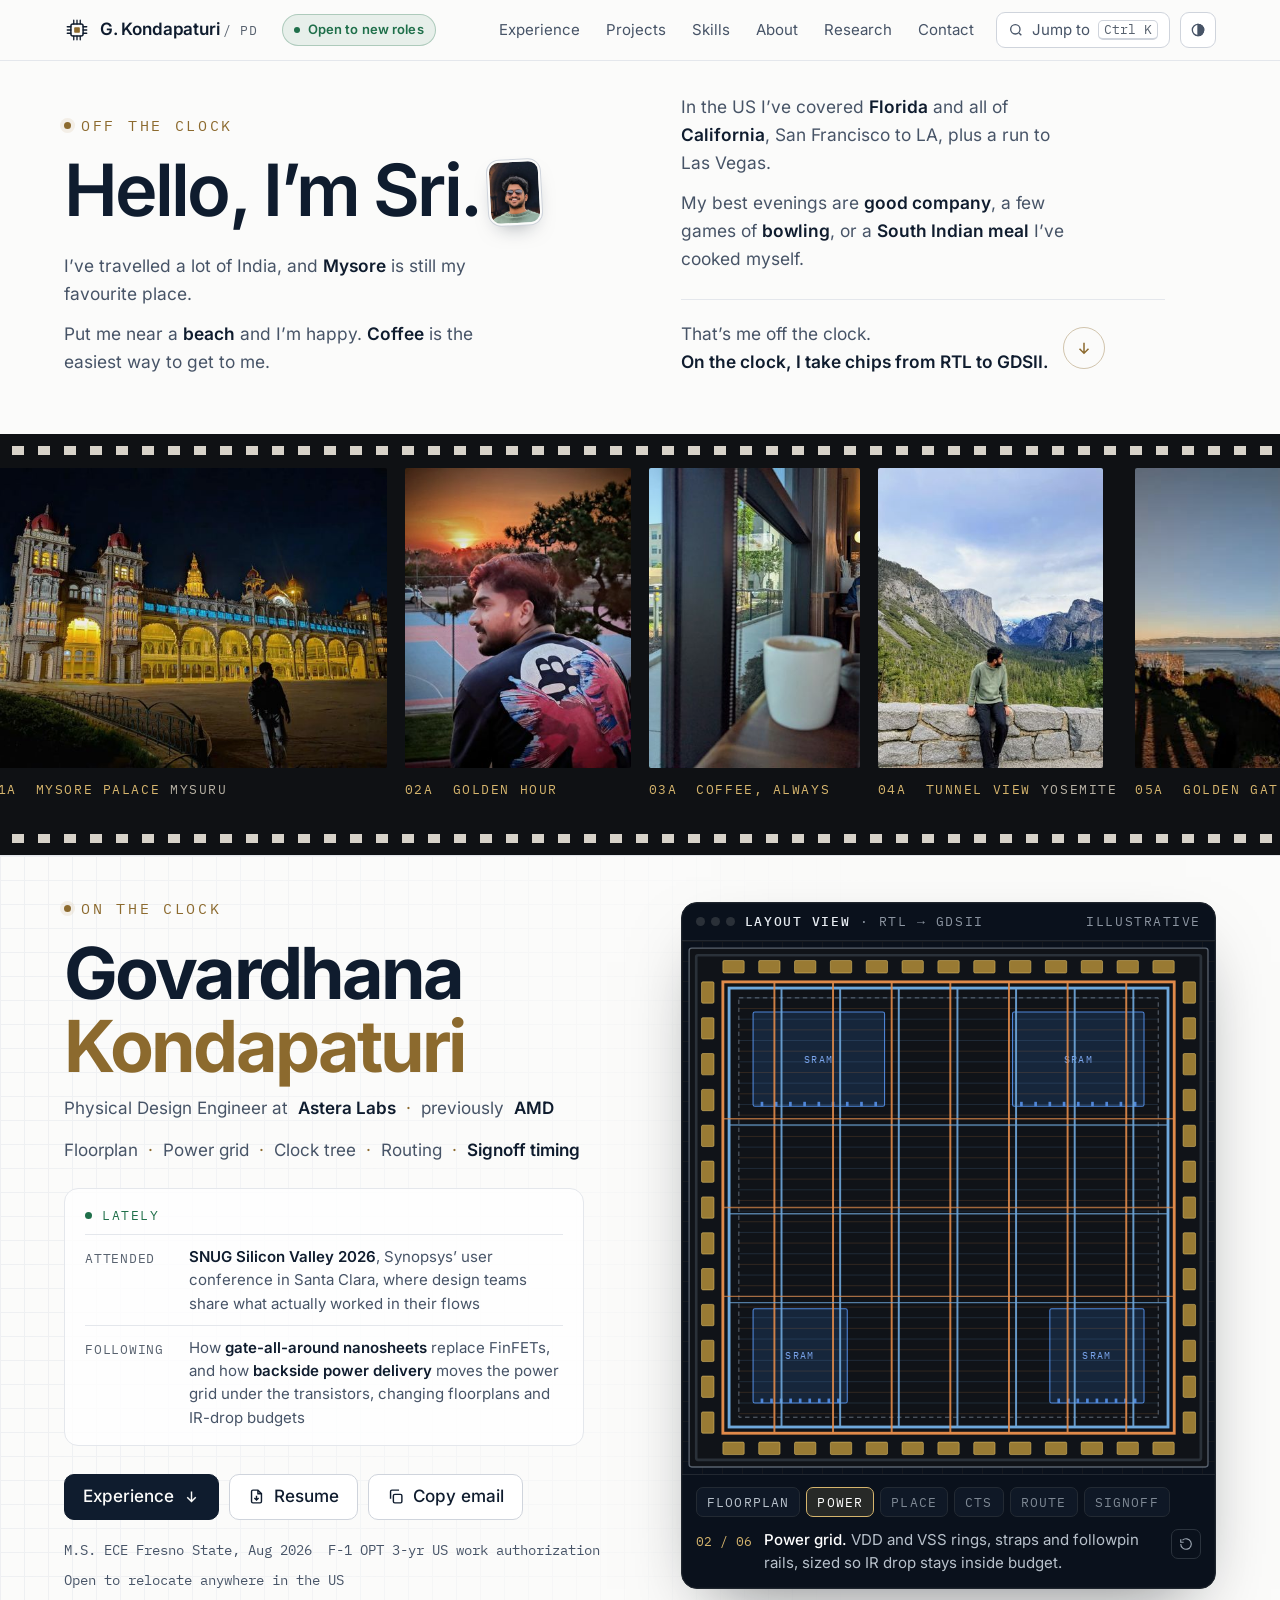
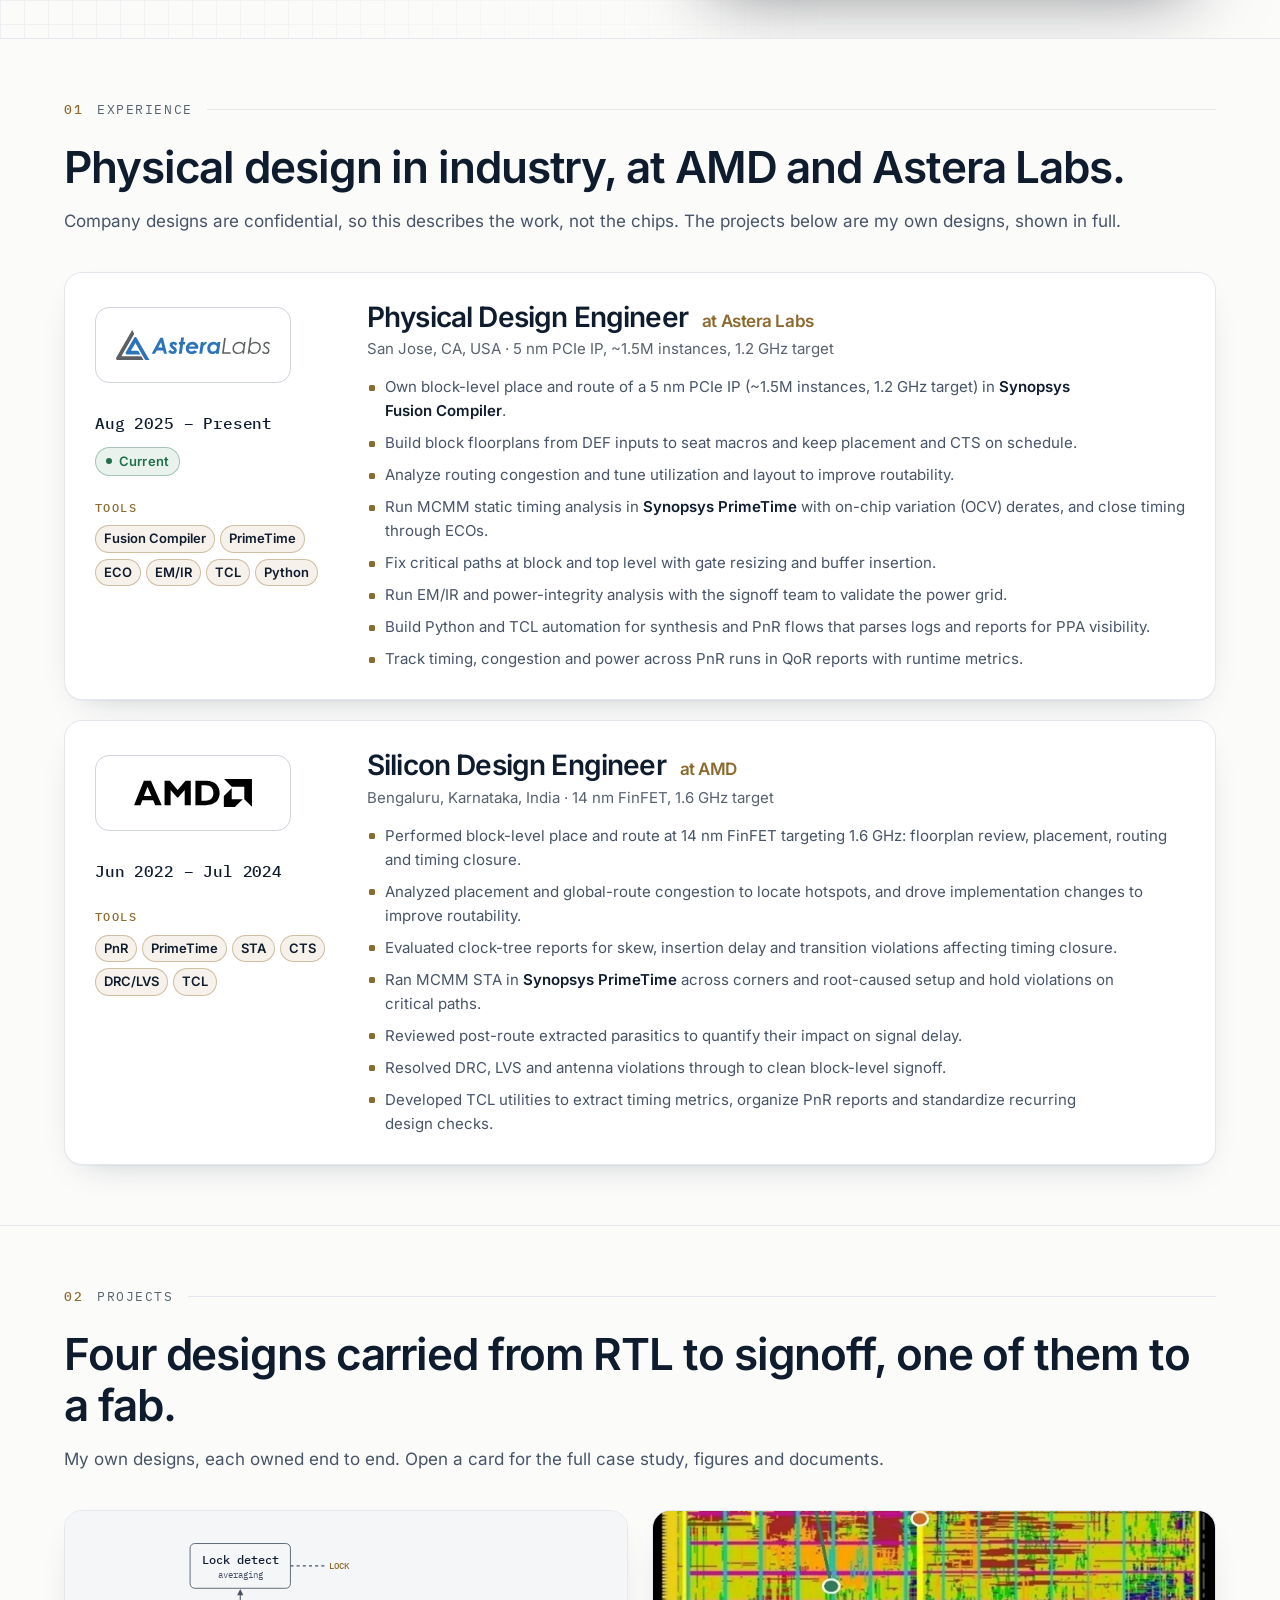
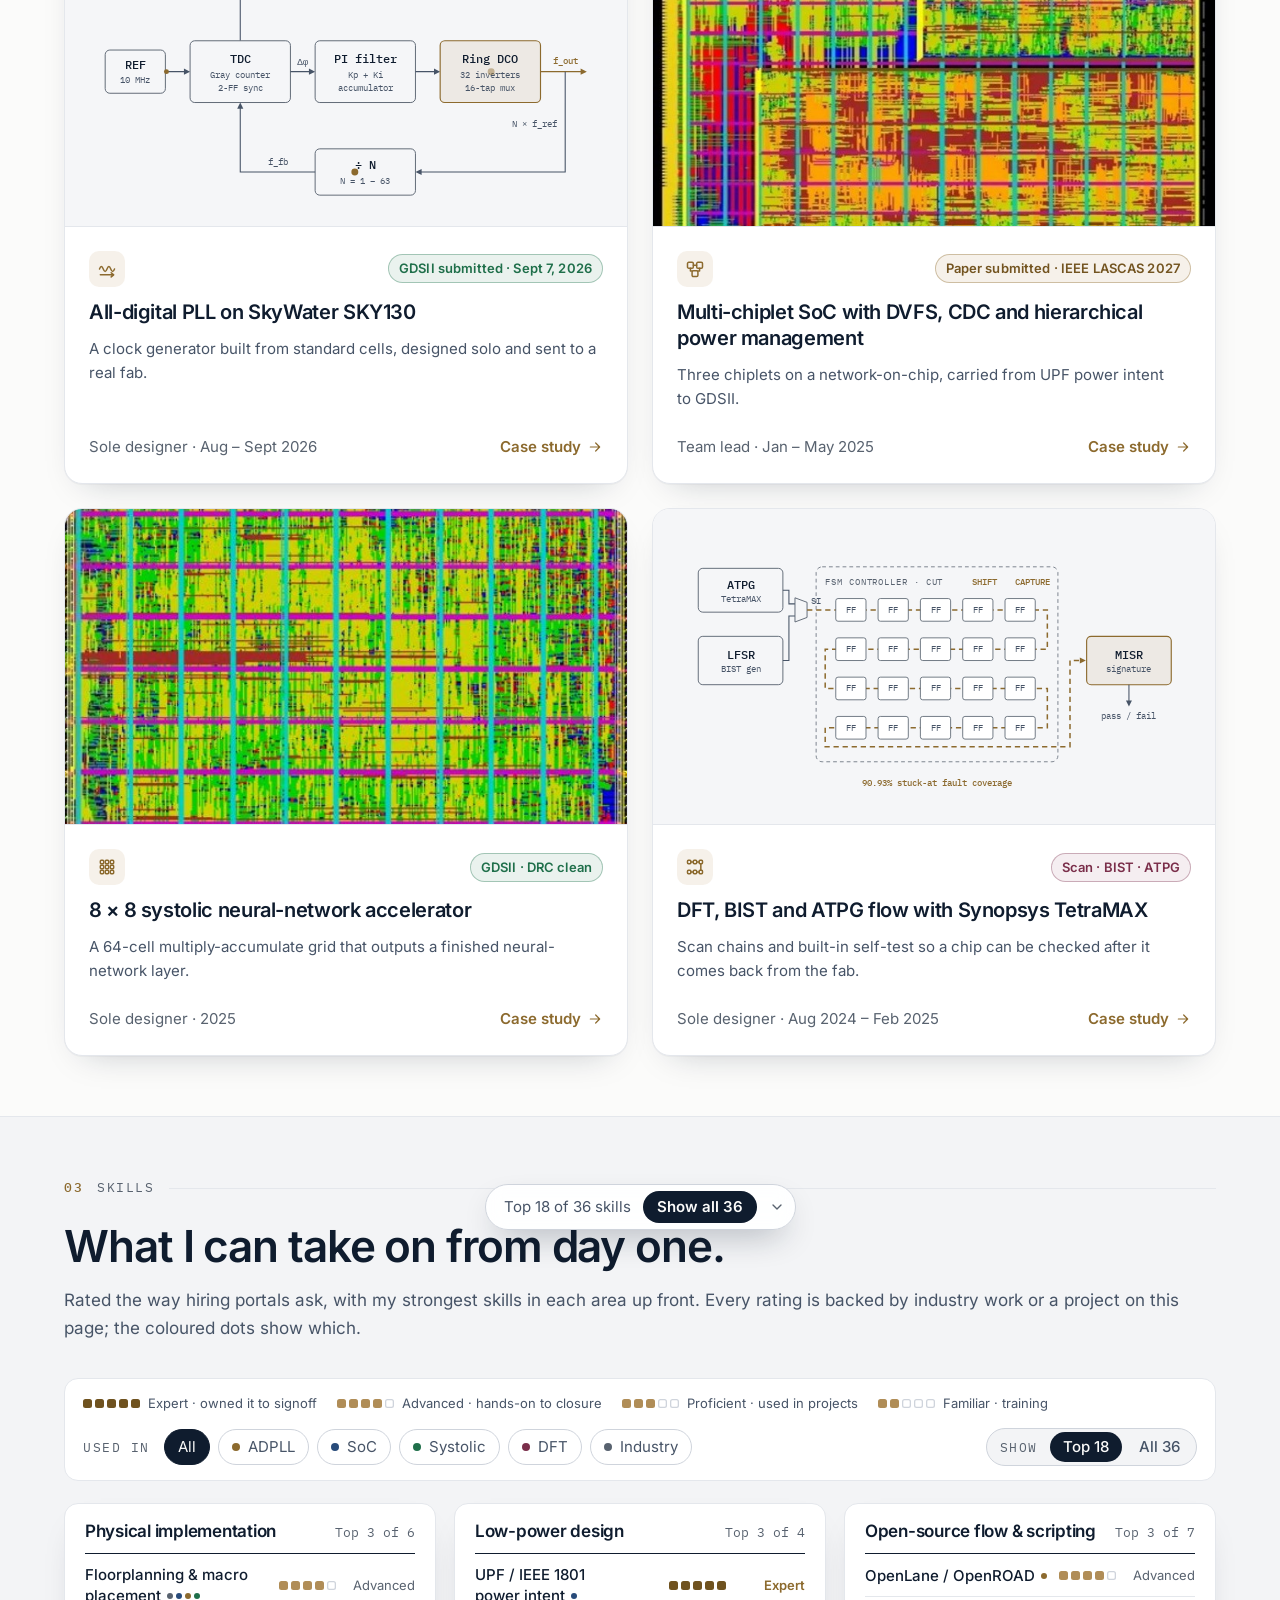
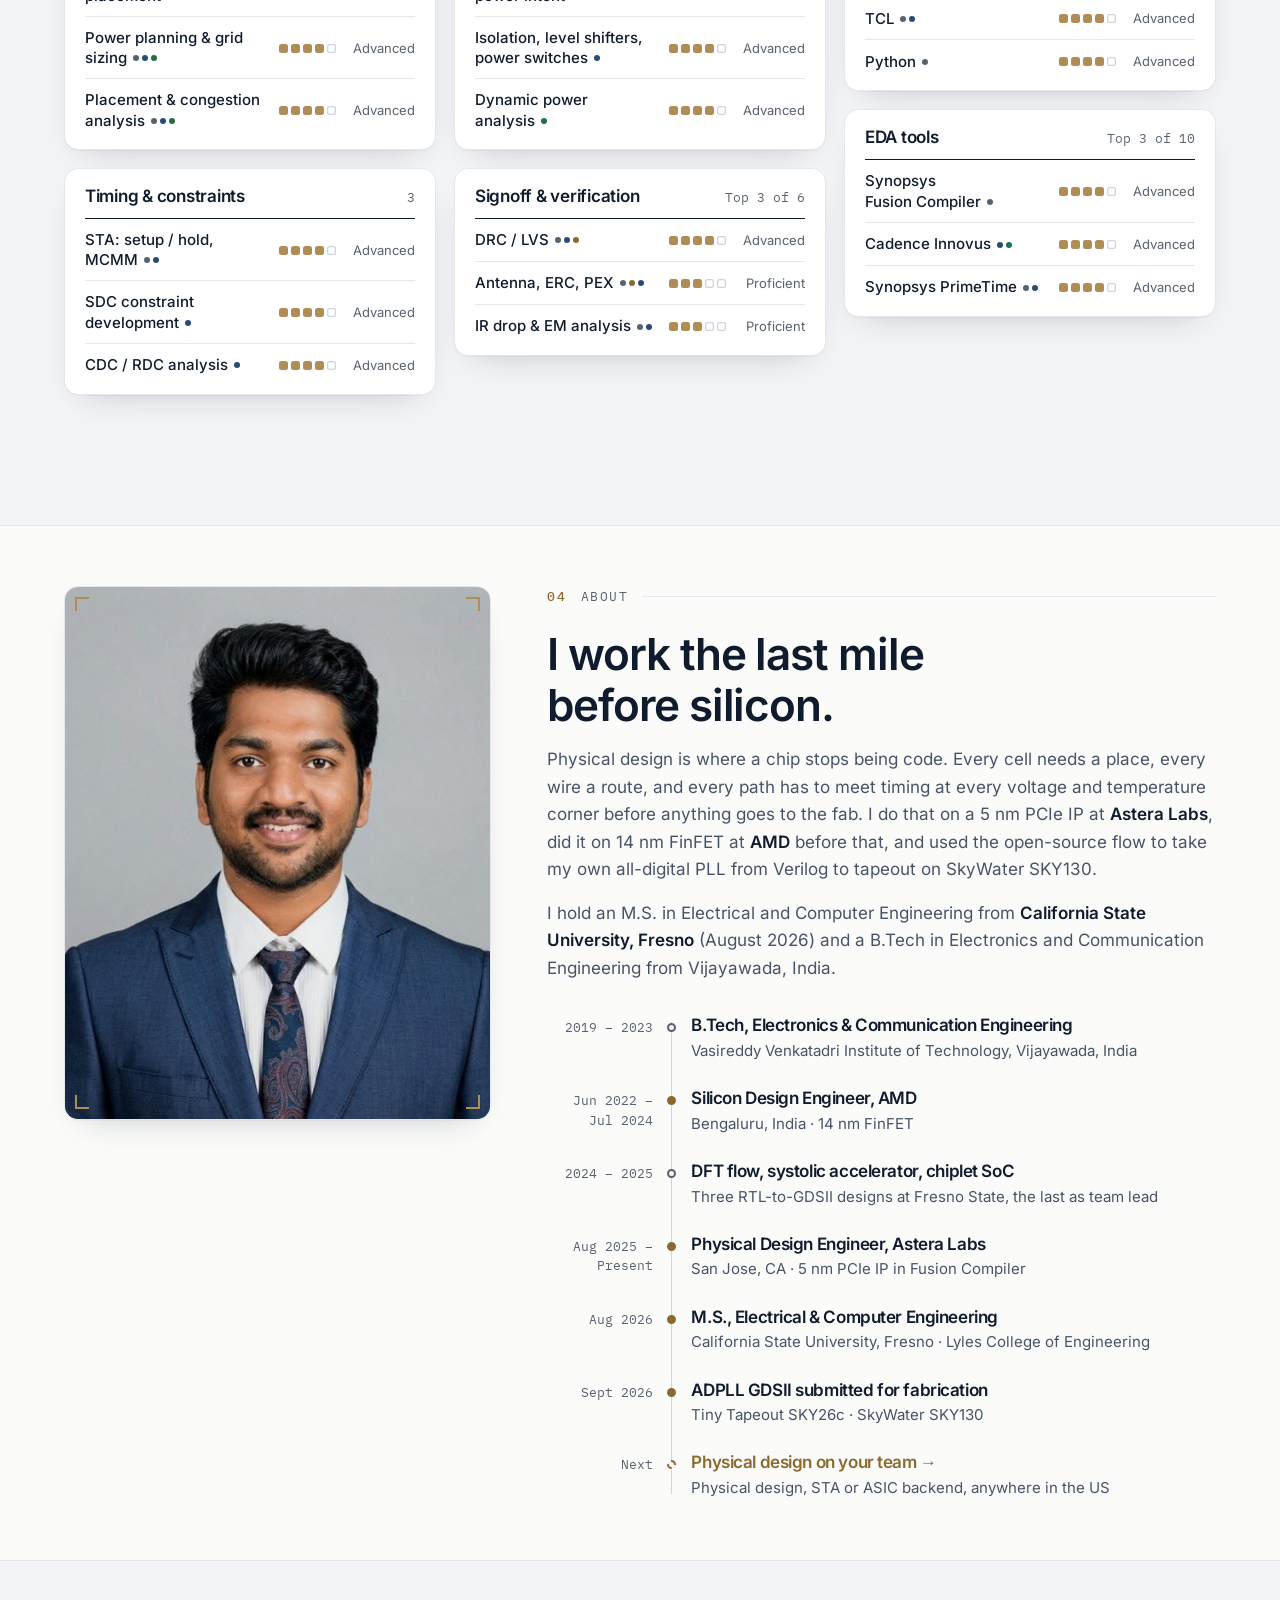
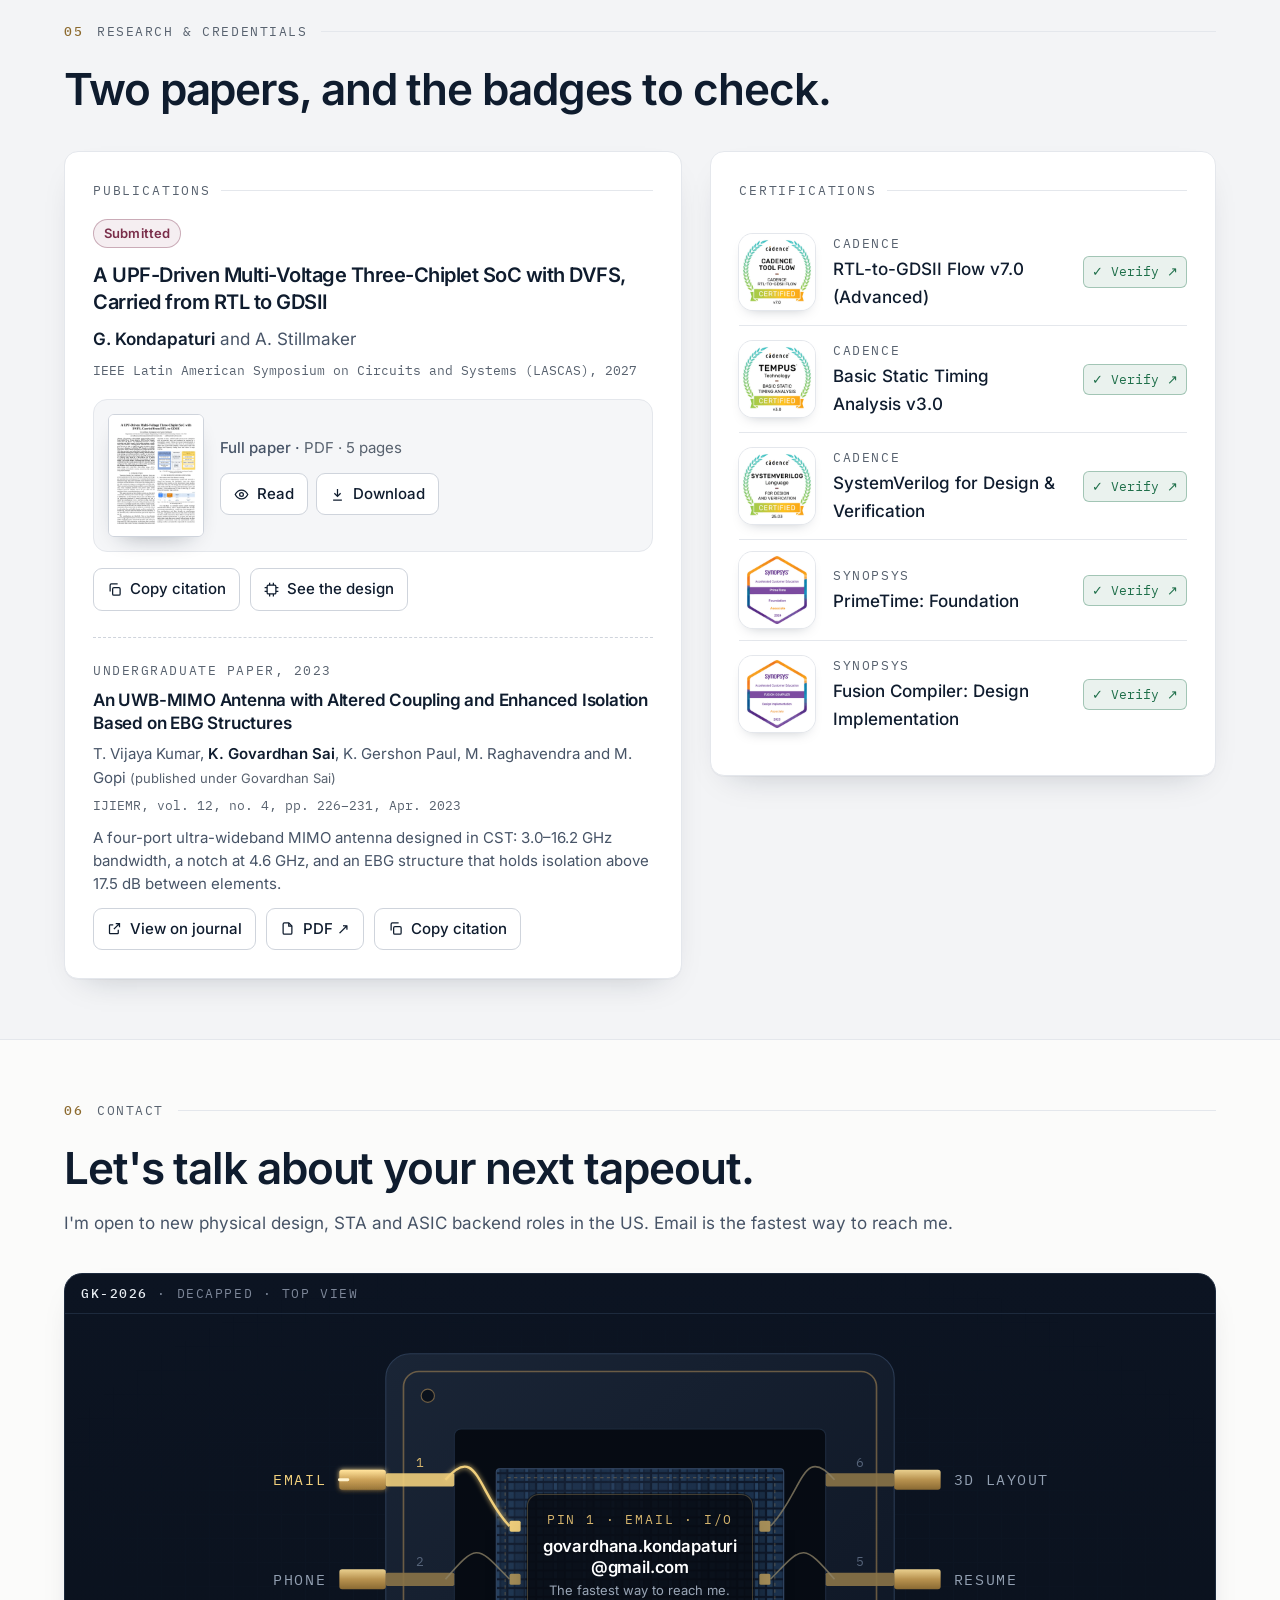
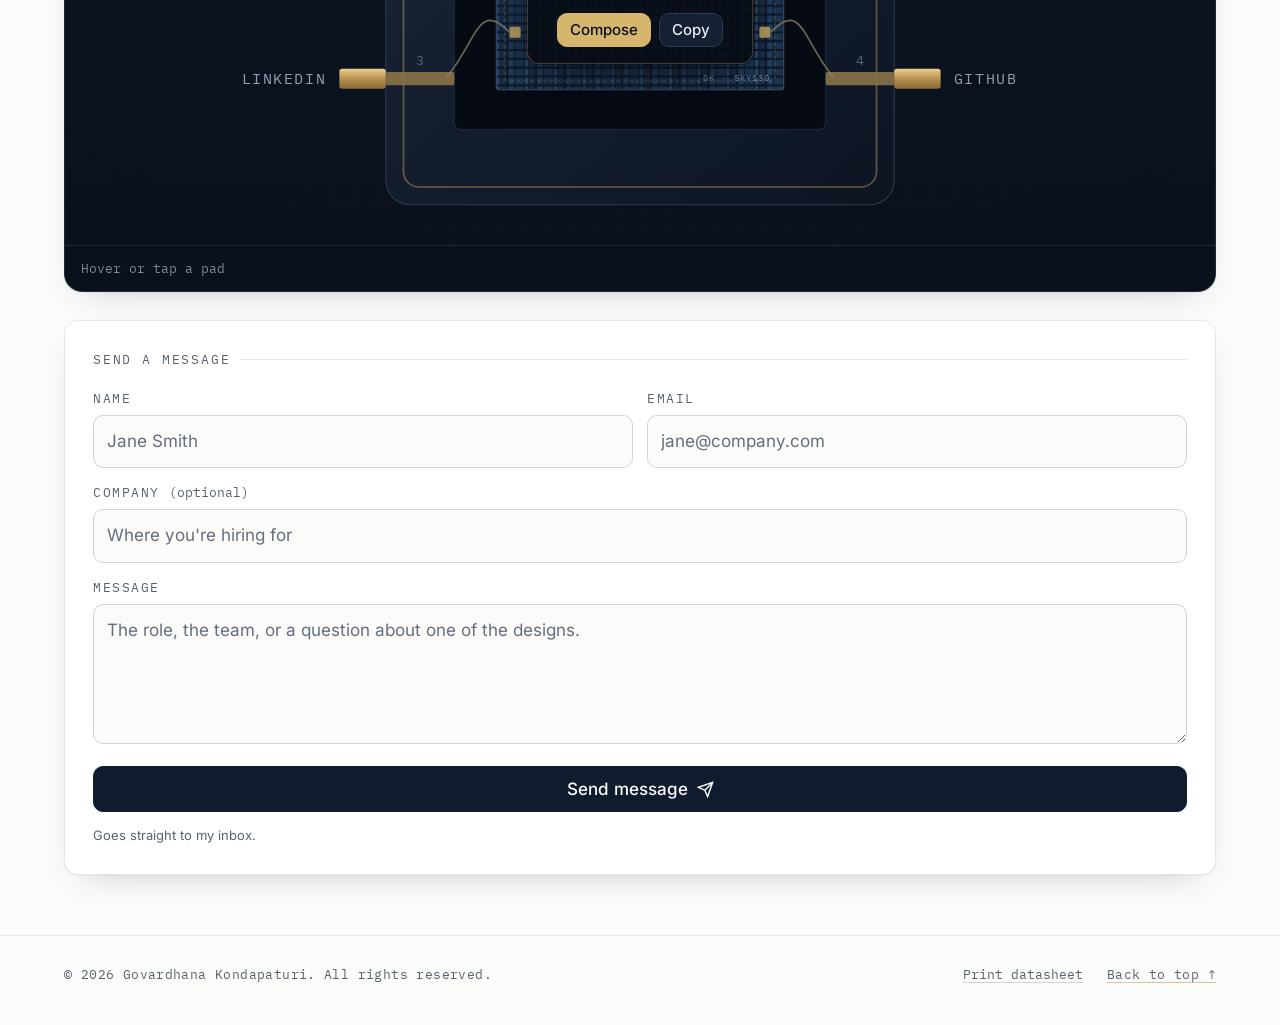
==== commit eea95103: "Add files via upload" ====
--- a/index.html
+++ b/index.html
@@ -12,11 +12,11 @@
 <meta property="og:url" content="https://srikondapaturi.github.io/">
 <meta property="og:title" content="Govardhana Kondapaturi · Physical Design Engineer">
 <meta property="og:description" content="Physical design engineer at Astera Labs, previously AMD. Block-level PnR and timing closure on 5 nm and 14 nm FinFET, and an all-digital PLL taped out on SkyWater SKY130.">
-<meta property="og:image" content="https://srikondapaturi.github.io/og.png?v=20261027">
+<meta property="og:image" content="https://srikondapaturi.github.io/og.png?v=20261028">
 <meta property="og:image:width" content="1200">
 <meta property="og:image:height" content="630">
 <meta name="twitter:card" content="summary_large_image">
-<meta name="twitter:image" content="https://srikondapaturi.github.io/og.png?v=20261027">
+<meta name="twitter:image" content="https://srikondapaturi.github.io/og.png?v=20261028">
 <link rel="icon" href="favicon.svg" type="image/svg+xml">
 <link rel="preload" href="inter-var.woff2" as="font" type="font/woff2" crossorigin>
 <link rel="preload" href="plex-mono-400.woff2" as="font" type="font/woff2" crossorigin>
@@ -24,8 +24,8 @@
   document.documentElement.classList.add('js');
   try{var t=localStorage.getItem('gk-theme');if(t)document.documentElement.setAttribute('data-theme',t)}catch(e){}
 </script>
-<link rel="stylesheet" href="site.css?v=20261027">
-<link rel="stylesheet" href="hello.css?v=20261027">
+<link rel="stylesheet" href="site.css?v=20261028">
+<link rel="stylesheet" href="hello.css?v=20261028">
 <script type="application/ld+json">
 {
   "@context":"https://schema.org",
@@ -161,7 +161,7 @@
           Experience
           <svg viewBox="0 0 24 24" fill="none" stroke="currentColor" stroke-width="2" aria-hidden="true"><path d="M12 5v14M6 13l6 6 6-6"/></svg>
         </a>
-        <a class="btn" href="Govardhana_Kondapaturi_Resume.pdf?v=20261027" download>
+        <a class="btn" href="Govardhana_Kondapaturi_Resume.pdf?v=20261028" download>
           <svg viewBox="0 0 24 24" fill="none" stroke="currentColor" stroke-width="2" aria-hidden="true"><path d="M14 3H7a2 2 0 0 0-2 2v14a2 2 0 0 0 2 2h10a2 2 0 0 0 2-2V8z"/><path d="M14 3v5h5M12 11v6M9 14l3 3 3-3"/></svg>
           Resume
         </a>
@@ -216,7 +216,7 @@
     </div>
     <ol class="xp-list">
       <li class="xp-i rv">
-        <div class="xp-side"><div class="xp-when"><span class="xp-logo wm al"><img src="logo-astera.svg?v=20261027" alt="Astera Labs logo" width="1542" height="303" decoding="async"></span><span class="xp-date">Aug 2025 – Present</span><span class="st ok"><span class="pulse"></span>Current</span></div><div class="xp-tools"><span class="xp-tl">Tools</span><p class="xp-tags"><span>Fusion Compiler</span><span>PrimeTime</span><span>ECO</span><span>EM/IR</span><span>TCL</span><span>Python</span></p></div></div>
+        <div class="xp-side"><div class="xp-when"><span class="xp-logo wm al"><img src="logo-astera.svg?v=20261028" alt="Astera Labs logo" width="1542" height="303" decoding="async"></span><span class="xp-date">Aug 2025 – Present</span><span class="st ok"><span class="pulse"></span>Current</span></div><div class="xp-tools"><span class="xp-tl">Tools</span><p class="xp-tags"><span>Fusion Compiler</span><span>PrimeTime</span><span>ECO</span><span>EM/IR</span><span>TCL</span><span>Python</span></p></div></div>
         <div class="xp-body">
           <h3 class="xp-h"><span class="xp-t">Physical Design Engineer</span><span class="xp-at">at Astera Labs</span></h3>
           <p class="xp-meta">San Jose, CA, USA · 5&nbsp;nm PCIe IP, ~1.5M instances, 1.2&nbsp;GHz target</p>
@@ -233,7 +233,7 @@
         </div>
       </li>
       <li class="xp-i rv">
-        <div class="xp-side"><div class="xp-when"><span class="xp-logo wm amd"><img src="logo-amd.svg?v=20261027" alt="AMD logo" width="800" height="191" decoding="async"></span><span class="xp-date">Jun 2022 – Jul 2024</span></div><div class="xp-tools"><span class="xp-tl">Tools</span><p class="xp-tags"><span>PnR</span><span>PrimeTime</span><span>STA</span><span>CTS</span><span>DRC/LVS</span><span>TCL</span></p></div></div>
+        <div class="xp-side"><div class="xp-when"><span class="xp-logo wm amd"><img src="logo-amd.svg?v=20261028" alt="AMD logo" width="800" height="191" decoding="async"></span><span class="xp-date">Jun 2022 – Jul 2024</span></div><div class="xp-tools"><span class="xp-tl">Tools</span><p class="xp-tags"><span>PnR</span><span>PrimeTime</span><span>STA</span><span>CTS</span><span>DRC/LVS</span><span>TCL</span></p></div></div>
         <div class="xp-body">
           <h3 class="xp-h"><span class="xp-t">Silicon Design Engineer</span><span class="xp-at">at AMD</span></h3>
           <p class="xp-meta">Bengaluru, Karnataka, India · 14&nbsp;nm FinFET, 1.6&nbsp;GHz target</p>
@@ -601,7 +601,7 @@
           <div class="bw-ro" aria-live="polite"><div class="bw-ro-in" id="bwRo"></div></div>
         </div>
         <div class="bw-foot"><span>Hover or tap a pad</span></div>
-        <p class="bw-print">govardhana.kondapaturi@gmail.com · +1 (559) 777-9189 · linkedin.com/in/sri-kondapaturi · github.com/SriKondapaturi</p>
+        <p class="bw-print"><span>govardhana.kondapaturi@gmail.com</span><span>+1 (559) 777-9189</span><span>linkedin.com/in/sri-kondapaturi</span><span>github.com/SriKondapaturi</span><span>srikondapaturi.github.io</span></p>
       </div>
 
       <div class="card rv" id="formCard">
@@ -634,7 +634,7 @@
 </main>
 
 <nav class="dock" id="dock" aria-label="Quick contact">
-  <a class="dk pri" href="Govardhana_Kondapaturi_Resume.pdf?v=20261027" download><svg class="ic" aria-hidden="true"><use href="#i-doc"/></svg><span>Resume</span></a>
+  <a class="dk pri" href="Govardhana_Kondapaturi_Resume.pdf?v=20261028" download><svg class="ic" aria-hidden="true"><use href="#i-doc"/></svg><span>Resume</span></a>
   <a class="dk" href="mailto:govardhana.kondapaturi@gmail.com"><svg class="ic" aria-hidden="true"><use href="#i-mail"/></svg><span>Email</span></a>
   <a class="dk" href="https://www.linkedin.com/in/sri-kondapaturi/" target="_blank" rel="noopener"><svg class="ic" aria-hidden="true"><use href="#i-in"/></svg><span>LinkedIn</span></a>
 </nav>
@@ -681,7 +681,7 @@
   <span id="toastT">Copied</span>
 </div>
 
-<script src="site.js?v=20261027" defer></script>
-<script src="hello.js?v=20261027" defer></script>
+<script src="site.js?v=20261028" defer></script>
+<script src="hello.js?v=20261028" defer></script>
 </body>
 </html>
--- a/site.css
+++ b/site.css
@@ -1 +1 @@
-@font-face{font-family:Inter;src:url(inter-var.woff2) format("woff2");font-weight:100 900;font-style:normal;font-display:swap}@font-face{font-family:Plex Mono;src:url(plex-mono-400.woff2) format("woff2");font-weight:400;font-style:normal;font-display:swap}@font-face{font-family:Plex Mono;src:url(plex-mono-500.woff2) format("woff2");font-weight:500;font-style:normal;font-display:swap}:root{--paper:#fbfbfa;--paper-2:#f3f4f6;--card:#ffffff;--card-2:#f5f6f8;--ink:#0f1c2e;--ink-2:#475467;--ink-3:#6b7686;--ink-4:#a3abb8;--rule:#e4e7ec;--rule-2:#cfd4dc;--cu:#8c6a2e;--cu-2:#6f521f;--cu-soft:rgba(176,141,87,.12);--cu-line:rgba(140,106,46,.38);--gold:#b08d57;--ok:#1f6f4a;--ok-soft:rgba(31,111,74,.09);--amber:#7a2e4a;--amber-soft:rgba(122,46,74,.08);--blue:#284b7a;--blue-soft:rgba(40,75,122,.09);--shadow:0 1px 0 rgba(15,28,46,.03), 0 14px 34px -20px rgba(15,28,46,.28);--sans:-apple-system,BlinkMacSystemFont,"SF Pro Text","Inter","Segoe UI",Roboto,Helvetica,Arial,sans-serif;--serif:-apple-system,BlinkMacSystemFont,"SF Pro Display","Inter","Segoe UI",Roboto,Helvetica,Arial,sans-serif;--mono:ui-monospace,"SF Mono",SFMono-Regular,Menlo,"Plex Mono",Consolas,monospace;--maxw:1200px;--gut:24px;--r:14px;--r-sm:9px;--nav-h:60px;color-scheme:light}@media (prefers-color-scheme:dark){:root:not([data-theme=light]){--paper:#0a111c;--paper-2:#0d1624;--card:#111b2b;--card-2:#162235;--ink:#eef1f5;--ink-2:#b3bccb;--ink-3:#7d8799;--ink-4:#4f5b6d;--rule:#1d2a3d;--rule-2:#2a3a52;--cu:#d6b56d;--cu-2:#e6c985;--cu-soft:rgba(214,181,109,.11);--cu-line:rgba(214,181,109,.4);--gold:#d6b56d;--ok:#5fcf9a;--ok-soft:rgba(95,207,154,.1);--amber:#e59ab6;--amber-soft:rgba(229,154,182,.1);--blue:#8fb2e6;--blue-soft:rgba(143,178,230,.1);--shadow:0 1px 0 rgba(255,255,255,.02), 0 18px 40px -22px rgba(0,0,0,.8);color-scheme:dark}}:root[data-theme=dark]{--paper:#0a111c;--paper-2:#0d1624;--card:#111b2b;--card-2:#162235;--ink:#eef1f5;--ink-2:#b3bccb;--ink-3:#7d8799;--ink-4:#4f5b6d;--rule:#1d2a3d;--rule-2:#2a3a52;--cu:#d6b56d;--cu-2:#e6c985;--cu-soft:rgba(214,181,109,.11);--cu-line:rgba(214,181,109,.4);--gold:#d6b56d;--ok:#5fcf9a;--ok-soft:rgba(95,207,154,.1);--amber:#e59ab6;--amber-soft:rgba(229,154,182,.1);--blue:#8fb2e6;--blue-soft:rgba(143,178,230,.1);--shadow:0 1px 0 rgba(255,255,255,.02), 0 18px 40px -22px rgba(0,0,0,.8);color-scheme:dark}*,*:before,*:after{box-sizing:border-box}html{scroll-behavior:smooth;scroll-padding-top:calc(var(--nav-h) + 16px);-webkit-text-size-adjust:100%}body{margin:0;background:var(--paper);color:var(--ink);font-family:var(--sans);font-size:17px;line-height:1.62;-webkit-font-smoothing:antialiased;text-rendering:optimizeLegibility;overflow-x:hidden}img,svg{display:block;max-width:100%}a{color:inherit;text-decoration-color:var(--cu-line);text-underline-offset:3px;text-decoration-thickness:1px}a:hover{color:var(--cu);text-decoration-color:var(--cu)}h1,h2,h3,h4{margin:0;font-weight:600;letter-spacing:-.022em;line-height:1.15}p{margin:0}button{font:inherit;color:inherit}::selection{background:var(--cu);color:#fff}:focus-visible{outline:2px solid var(--cu);outline-offset:3px;border-radius:4px}.wrap{max-width:var(--maxw);margin:0 auto;padding:0 var(--gut)}.mono{font-family:var(--mono)}.sr{position:absolute;width:1px;height:1px;overflow:hidden;clip:rect(0 0 0 0);white-space:nowrap}.skip{position:absolute;left:12px;top:-60px;z-index:200;background:var(--ink);color:var(--paper);padding:10px 14px;border-radius:8px;font-size:15px}.skip:focus{top:12px}@media (max-width:640px){:root{--gut:18px}}.strip{border-bottom:1px solid var(--rule);font-family:var(--mono);font-size:13px;letter-spacing:.08em;text-transform:uppercase;color:var(--ink-3)}.strip .wrap{display:flex;align-items:center;gap:18px;height:34px}.strip .grow{flex:1}.strip .live{display:inline-flex;align-items:center;gap:8px;color:var(--ok)}.pulse{width:7px;height:7px;border-radius:50%;background:var(--ok);position:relative;flex:none}.pulse:after{content:"";position:absolute;inset:-4px;border-radius:50%;border:1px solid var(--ok);opacity:0;animation:ping 2.4s ease-out infinite}@keyframes ping{0%{transform:scale(.4);opacity:.9}80%,to{transform:scale(1.6);opacity:0}}@media (max-width:760px){.strip .hide-sm{display:none}}.nav{position:sticky;top:0;z-index:80;background:color-mix(in srgb,var(--paper) 88%,transparent);-webkit-backdrop-filter:saturate(1.4) blur(12px);backdrop-filter:saturate(1.4) blur(12px);border-bottom:1px solid var(--rule)}.nav .wrap{display:flex;align-items:center;height:var(--nav-h);gap:10px}.mark{display:inline-flex;align-items:center;gap:10px;text-decoration:none;color:var(--ink);font-weight:600;letter-spacing:-.01em;font-size:17px;margin-right:auto}.mark:hover{color:var(--ink)}.mark svg{width:26px;height:26px}.mark .sub{font-family:var(--mono);font-size:13px;font-weight:400;color:var(--ink-3);letter-spacing:.04em}.links{display:flex;gap:2px}.links a{position:relative;text-decoration:none;font-size:15px;color:var(--ink-2);padding:8px 12px;border-radius:8px}.links a:hover{color:var(--ink);background:var(--card-2)}.links a.on{color:var(--ink)}.links a.on:after{content:"";position:absolute;left:12px;right:12px;bottom:3px;height:2px;border-radius:2px;background:var(--cu)}.nbtn{display:inline-flex;align-items:center;gap:8px;height:36px;padding:0 11px;border:1px solid var(--rule-2);border-radius:9px;background:var(--card);color:var(--ink-2);cursor:pointer;font-size:15px;transition:border-color .15s,color .15s}.nbtn:hover{border-color:var(--ink-3);color:var(--ink)}.nbtn kbd{font-family:var(--mono);font-size:13px;color:var(--ink-3);border:1px solid var(--rule-2);border-bottom-width:2px;border-radius:5px;padding:0 5px;line-height:17px}.nbtn.icon{width:36px;padding:0;justify-content:center}.nbtn svg{width:16px;height:16px}.menu-lbl{display:none}@media (max-width:900px){.links,.nbtn .k-lbl,.nbtn kbd{display:none}.menu-lbl{display:inline}}.trace{position:absolute;left:0;bottom:-1px;height:2px;width:100%;transform-origin:0 50%;transform:scaleX(0);background:var(--cu)}section{padding:92px 0;border-bottom:1px solid var(--rule)}section.alt{background:var(--paper-2)}.sh{display:flex;align-items:center;gap:14px;font-family:var(--mono);font-size:13px;letter-spacing:.12em;text-transform:uppercase;color:var(--ink-3);margin-bottom:22px}.sh .no{color:var(--cu);font-weight:500}.sh .rl{flex:1;height:1px;background:var(--rule)}.h2{font-size:clamp(28px,3.5vw,44px);max-width:24ch;margin-bottom:16px}.lead{color:var(--ink-2);max-width:62ch;font-size:17px}.sec-top{margin-bottom:48px}@media (max-width:640px){section{padding:68px 0}.sec-top{margin-bottom:34px}}.js .rv{opacity:0;transform:translateY(14px);transition:opacity .7s cubic-bezier(.2,.7,.2,1),transform .7s cubic-bezier(.2,.7,.2,1)}.js .rv.in{opacity:1;transform:none}.btn{display:inline-flex;align-items:center;justify-content:center;gap:9px;min-height:46px;padding:0 18px;border-radius:10px;border:1px solid var(--rule-2);background:var(--card);color:var(--ink);font-size:17px;font-weight:500;text-decoration:none;cursor:pointer;transition:transform .15s,border-color .15s,background .15s,color .15s}.btn:hover{border-color:var(--ink-3);color:var(--ink);transform:translateY(-1px)}.btn:active{transform:translateY(0)}.btn svg{width:17px;height:17px;flex:none}.btn.pri:hover{background:var(--cu);border-color:var(--cu);color:#fff}.hero{padding:42px 0 54px;border-bottom:1px solid var(--rule);position:relative;overflow:hidden}.hero:before{content:"";position:absolute;inset:0;pointer-events:none;opacity:.55;background-image:linear-gradient(var(--rule) 1px,transparent 1px),linear-gradient(90deg,var(--rule) 1px,transparent 1px);background-size:24px 24px;mask-image:linear-gradient(90deg,#000 0,rgba(0,0,0,.35) 45%,transparent 70%)}.hero .wrap{position:relative;display:grid;grid-template-columns:1.02fr .98fr;gap:60px;align-items:center}@media (max-width:1000px){.hero .wrap{grid-template-columns:1fr;gap:44px}}.eyebrow{font-family:var(--mono);font-size:13px;letter-spacing:.14em;text-transform:uppercase;color:var(--cu);margin-bottom:16px}.name{font-size:clamp(44px,5.6vw,72px);font-weight:600;letter-spacing:-.045em;line-height:.98;margin-bottom:18px}.name span{display:block}.name span:last-child{color:var(--ink-2)}.tagline{font-size:clamp(17px,1.9vw,20px);line-height:1.5;color:var(--ink);max-width:36ch;margin-bottom:22px;letter-spacing:-.01em}.tagline b{font-weight:600;color:var(--cu)}.features{border-top:1px solid var(--ink);border-bottom:1px solid var(--rule);padding:12px 0 14px;margin-bottom:22px;max-width:560px}.features h2{font-family:var(--mono);font-size:13px;font-weight:500;letter-spacing:.14em;text-transform:uppercase;color:var(--ink);margin-bottom:10px}.features ul{list-style:none;margin:0;padding:0;display:grid;gap:5px}.features li{position:relative;padding-left:20px;color:var(--ink-2);font-size:15px;line-height:1.48}.features li:before{content:"";position:absolute;left:0;top:.62em;width:8px;height:8px;background:var(--cu);clip-path:polygon(0 0,100% 50%,0 100%)}.features li b{color:var(--ink);font-weight:600}.cta{display:flex;flex-wrap:wrap;gap:10px;margin-bottom:18px}.status{font-family:var(--mono);font-size:13px;color:var(--ink-3);line-height:1.85;display:flex;flex-wrap:wrap;gap:4px 16px}.status span{white-space:nowrap}.status i{font-style:normal;color:var(--ink-2)}.die{--dbg:#0a111c;--dl:#222831;--dt:#8d96a2;background:var(--dbg);border:1px solid #1f252d;border-radius:16px;overflow:hidden;box-shadow:0 30px 70px -30px #0a0e148c,0 0 0 1px #ffffff05 inset;color:#dfe5ec;position:relative}.die-bar{display:flex;align-items:center;gap:10px;height:38px;padding:0 14px;border-bottom:1px solid var(--dl);font-family:var(--mono);font-size:13px;letter-spacing:.12em;text-transform:uppercase;color:var(--dt)}.die-bar .dots{display:flex;gap:6px}.die-bar .dots i{width:9px;height:9px;border-radius:50%;background:#2a3038;display:block}.die-bar .grow{flex:1}.die-bar b{color:#e8edf2;font-weight:500}.die-view{position:relative;aspect-ratio:1/1;background:radial-gradient(circle at 50% 50%,rgba(255,255,255,.035),transparent 70%),linear-gradient(#15191f 1px,transparent 1px) 0 0/20px 20px,linear-gradient(90deg,#15191f 1px,transparent 1px) 0 0/20px 20px}.die-view svg{width:100%;height:100%}.die-foot{border-top:1px solid var(--dl);padding:12px 14px 14px}.stages{display:flex;gap:6px;overflow-x:auto;scrollbar-width:none;margin-bottom:10px;padding-bottom:2px}.stages::-webkit-scrollbar{display:none}.stg{flex:none;font-family:var(--mono);font-size:13px;letter-spacing:.09em;text-transform:uppercase;color:#7e8894;background:#0f1826;border:1px solid #232a33;border-radius:7px;padding:0 10px;height:30px;cursor:pointer;transition:color .2s,border-color .2s,background .2s}.stg:hover{color:#dfe5ec;border-color:#39424e}.stg.done{color:#b9c2cc}.stg.on{color:#fff;border-color:#d6b56d;background:#d6b56d24}.cap{display:flex;align-items:flex-start;gap:12px;min-height:40px}.cap .n{font-family:var(--mono);font-size:13px;color:#d6b56d;padding-top:2px;flex:none}.cap p{font-size:15px;line-height:1.5;color:#b8c1cb;flex:1}.cap p b{color:#fff;font-weight:500}.replay{flex:none;background:none;border:1px solid #2a323c;color:#9aa4b0;border-radius:7px;width:30px;height:30px;display:grid;place-items:center;cursor:pointer}.replay:hover{color:#fff;border-color:#4a5563}.replay svg{width:14px;height:14px}#die .L{transition:opacity .7s ease}#die[data-s="0"] .L{opacity:0}#die .cell-row{opacity:0;transition:opacity .35s ease;transition-delay:var(--d,0ms)}#die .cts-seg{stroke-dasharray:var(--len);stroke-dashoffset:var(--len);transition:stroke-dashoffset .5s ease;transition-delay:var(--d,0ms)}#die .cts-leaf{opacity:0;transition:opacity .3s ease;transition-delay:var(--d,0ms)}#die .net{opacity:0;transition:opacity .25s ease;transition-delay:var(--d,0ms)}#die .stamp{opacity:0;transform:scale(1.25) rotate(-7deg);transform-origin:300px 300px;transition:opacity .45s ease,transform .55s cubic-bezier(.2,1.4,.4,1)}#die .core-tint{opacity:0;transition:opacity .6s ease}#die .L-fp,#die .L-pwr,#die .L-place,#die .L-cts,#die .L-route,#die .L-sign{opacity:0}#die.s1 .L-fp,#die.s2 .L-fp,#die.s3 .L-fp,#die.s4 .L-fp,#die.s5 .L-fp,#die.s6 .L-fp,#die.s2 .L-pwr,#die.s3 .L-pwr,#die.s4 .L-pwr,#die.s5 .L-pwr,#die.s6 .L-pwr,#die.s3 .L-place,#die.s4 .L-place,#die.s5 .L-place,#die.s6 .L-place,#die.s3 .cell-row,#die.s4 .cell-row,#die.s5 .cell-row,#die.s6 .cell-row,#die.s4 .L-cts,#die.s5 .L-cts,#die.s6 .L-cts{opacity:1}#die.s4 .cts-seg,#die.s5 .cts-seg,#die.s6 .cts-seg{stroke-dashoffset:0}#die.s4 .cts-leaf,#die.s5 .cts-leaf,#die.s6 .cts-leaf,#die.s5 .L-route,#die.s6 .L-route,#die.s5 .net,#die.s6 .net,#die.s6 .L-sign{opacity:1}#die.s6 .stamp{opacity:1;transform:scale(1) rotate(-7deg)}#die.s6 .core-tint{opacity:1}#die.s5 .L-place{opacity:.55}#die.s6 .L-place{opacity:.42}#die.s6 .L-cts,#die.s6 .L-route{opacity:.8}#die.instant *{transition:none!important}.band{border-bottom:1px solid var(--rule);background:var(--card)}.band .wrap{display:grid;grid-template-columns:170px repeat(4,1fr)}.band-h{padding:26px 20px 26px 0;border-right:1px solid var(--rule);font-family:var(--mono);font-size:13px;letter-spacing:.14em;text-transform:uppercase;color:var(--ink-3);line-height:1.8}.band-h b{display:block;color:var(--ink);font-weight:500}.kpi{display:block;text-decoration:none;padding:24px 22px;border-right:1px solid var(--rule);transition:background .2s}.kpi:last-child{border-right:0}.kpi:hover{background:var(--card-2);color:inherit}.kpi .v{font-family:var(--mono);font-size:clamp(28px,3vw,28px);font-weight:500;letter-spacing:-.03em;line-height:1;color:var(--ink)}.kpi .v small{font-size:.5em;margin-left:3px;color:var(--ink-3);letter-spacing:0}.kpi .l{font-size:15px;color:var(--ink);margin-top:10px;font-weight:500}.kpi .s{font-family:var(--mono);font-size:13px;color:var(--ink-3);margin-top:4px}.kpi:hover .s{color:var(--cu)}@media (max-width:1000px){.band .wrap{grid-template-columns:repeat(2,1fr);padding:0}.band-h{grid-column:1/-1;border-right:0;border-bottom:1px solid var(--rule);padding:14px var(--gut)}.band-h b{display:inline;margin-left:8px}.kpi{border-bottom:1px solid var(--rule);padding:22px var(--gut)}.kpi:nth-child(odd){border-right:0}.kpi:nth-last-child(-n+2){border-bottom:0}}.case{display:grid;grid-template-columns:minmax(0,1.1fr) minmax(0,.9fr);gap:48px;align-items:start;padding:52px 0;border-top:1px solid var(--rule)}.case:first-of-type{border-top:0;padding-top:0}.case.flip .viz{order:2}@media (max-width:1000px){.case{grid-template-columns:1fr;gap:28px;padding:40px 0}.case.flip .viz{order:0}}.viz{position:sticky;top:calc(var(--nav-h) + 24px)}@media (max-width:1000px){.viz{position:static}}.fig{margin:0;background:var(--card);border:1px solid var(--rule);border-radius:var(--r);overflow:hidden;box-shadow:var(--shadow)}.fig-tabs{display:none;gap:4px;padding:8px;border-bottom:1px solid var(--rule)}.fig.has-shot .fig-tabs{display:flex}.fig-tabs button{background:none;border:1px solid transparent;border-radius:7px;padding:6px 11px;font-family:var(--mono);font-size:13px;letter-spacing:.08em;text-transform:uppercase;color:var(--ink-3);cursor:pointer}.fig-tabs button[aria-selected=true]{border-color:var(--rule-2);color:var(--ink);background:var(--card-2)}.fig-body{position:relative}.fig-body svg{width:100%;height:auto}.fig-body .shot{display:none;width:100%;height:auto}.fig.show-shot .fig-body svg{display:none}.fig.show-shot .fig-body .shot{display:block}.fig figcaption{display:flex;gap:10px;border-top:1px solid var(--rule);padding:11px 16px;font-size:13px;color:var(--ink-3);line-height:1.5}.fig figcaption b{font-family:var(--mono);font-weight:500;color:var(--ink-2);flex:none;font-size:13px;padding-top:1px}.tagrow{display:flex;flex-wrap:wrap;align-items:center;gap:8px;margin-bottom:16px}.st{display:inline-flex;align-items:center;gap:7px;font-family:var(--mono);font-size:13px;letter-spacing:.08em;text-transform:uppercase;padding:4px 9px;border-radius:6px;border:1px solid}.st.ok{color:var(--ok);background:var(--ok-soft);border-color:color-mix(in srgb,var(--ok) 35%,transparent)}.st.am{color:var(--amber);background:var(--amber-soft);border-color:color-mix(in srgb,var(--amber) 35%,transparent)}.st.bl{color:var(--blue);background:var(--blue-soft);border-color:color-mix(in srgb,var(--blue) 35%,transparent)}.st.cu{color:var(--cu);background:var(--cu-soft);border-color:var(--cu-line)}.st .pulse{width:6px;height:6px}.role{font-family:var(--mono);font-size:13px;color:var(--ink-3)}.case h3{font-size:clamp(20px,2.4vw,28px);letter-spacing:-.028em;margin-bottom:14px;line-height:1.18}.what{border-left:2px solid var(--cu);padding:2px 0 2px 16px;color:var(--ink-2);font-size:17px;margin-bottom:20px}.what b{display:block;font-family:var(--mono);font-size:13px;font-weight:500;letter-spacing:.14em;text-transform:uppercase;color:var(--cu);margin-bottom:4px}.did{list-style:none;margin:0 0 24px;padding:0;display:grid;gap:12px}.did li{position:relative;padding-left:22px;color:var(--ink-2);font-size:17px}.did li:before{content:"";position:absolute;left:3px;top:.68em;width:7px;height:7px;border:1.5px solid var(--cu);border-radius:1px;transform:rotate(45deg)}.did li b{color:var(--ink);font-weight:600}.spec{width:100%;border-collapse:collapse;font-size:15px;margin-bottom:20px}.spec caption{text-align:left;font-family:var(--mono);font-size:13px;letter-spacing:.14em;text-transform:uppercase;color:var(--ink);padding-bottom:8px;border-bottom:1px solid var(--ink)}.spec th,.spec td{text-align:left;padding:8px 0;border-bottom:1px solid var(--rule);vertical-align:top}.spec th{width:34%;font-family:var(--mono);font-size:13px;font-weight:400;color:var(--ink-3);padding-right:14px;letter-spacing:.02em}.spec td{color:var(--ink)}.spec td .mono{font-size:15px}.clinks{display:flex;flex-wrap:wrap;gap:10px}.clink{display:inline-flex;align-items:center;gap:8px;font-size:15px;font-weight:500;text-decoration:none;border:1px solid var(--rule-2);border-radius:9px;padding:8px 13px;background:var(--card)}.clink:hover{border-color:var(--cu);color:var(--cu)}.clink svg{width:15px;height:15px}.dg text{font-family:var(--mono)}.dg .bx{fill:var(--card-2);stroke:var(--ink-3);stroke-width:1.2}.dg .bx.hot{fill:var(--cu-soft);stroke:var(--cu);stroke-width:1.5}.dg .t1{fill:var(--ink);font-size:16px;font-weight:500}.dg .t2{fill:var(--ink-2);font-size:12px}.dg .t3{fill:var(--ink-3);font-size:12px;letter-spacing:.1em;text-transform:uppercase}.dg .tc{fill:var(--cu);font-size:12px;font-weight:500}.dg .w{fill:none;stroke:var(--ink-2);stroke-width:1.4}.dg .w.cu{stroke:var(--cu);stroke-width:1.8}.dg .w.dash{stroke-dasharray:4 4}.dg .ar{fill:var(--ink-2)}.dg .ar.cu{fill:var(--cu)}.dg .grid-l{stroke:var(--rule);stroke-width:1}.dg .blip{fill:var(--cu)}.dg .pe{fill:var(--card-2);stroke:var(--rule-2);stroke-width:1;animation:wave 3.2s ease-in-out infinite;animation-delay:var(--d)}@keyframes wave{0%,62%,to{fill:var(--card-2);stroke:var(--rule-2)}12%{fill:var(--cu);stroke:var(--cu)}30%{fill:var(--cu-soft);stroke:var(--cu-line)}}.dg .flowline{stroke-dasharray:6 6;animation:flow 1.2s linear infinite}@keyframes flow{to{stroke-dashoffset:-12}}.dg .scan{fill:none;stroke:var(--cu);stroke-width:2;stroke-dasharray:7 5;animation:flow .9s linear infinite}.dg .ff{fill:var(--card);stroke:var(--ink-3);stroke-width:1.1}.dg .dom{stroke-width:1.2}.dg .mode-a{animation:modeA 4s steps(1) infinite}.dg .mode-b{animation:modeB 4s steps(1) infinite}@keyframes modeA{0%{opacity:1}50%{opacity:.18}}@keyframes modeB{0%{opacity:.18}50%{opacity:1}}.filter{display:flex;flex-wrap:wrap;align-items:center;gap:8px;margin-bottom:18px}.filter .lbl{font-family:var(--mono);font-size:13px;letter-spacing:.12em;text-transform:uppercase;color:var(--ink-3);margin-right:6px}.fchip{display:inline-flex;align-items:center;gap:8px;min-height:36px;padding:0 13px;border-radius:999px;border:1px solid var(--rule-2);background:var(--card);font-size:15px;color:var(--ink-2);cursor:pointer;transition:.15s}.fchip:hover{border-color:var(--ink-3);color:var(--ink)}.fchip[aria-pressed=true]{background:var(--ink);border-color:var(--ink);color:var(--paper)}.fchip i{width:8px;height:8px;border-radius:50%;display:block}.p-adpll{background:#8c6a2e}.p-soc{background:#284b7a}.p-npu{background:#1f6f4a}.p-dft{background:#7a2e4a}:root[data-theme=dark] .p-adpll{background:#d6b56d}:root[data-theme=dark] .p-soc{background:#7fa8e0}:root[data-theme=dark] .p-npu{background:#4fd197}:root[data-theme=dark] .p-dft{background:#e59ab6}@media (prefers-color-scheme:dark){:root:not([data-theme=light]) .p-adpll{background:#d6b56d}:root:not([data-theme=light]) .p-soc{background:#7fa8e0}:root:not([data-theme=light]) .p-npu{background:#4fd197}:root:not([data-theme=light]) .p-dft{background:#e59ab6}}.matrix{border:1px solid var(--rule);border-radius:var(--r);overflow:hidden;background:var(--card)}.mx-row{display:grid;grid-template-columns:200px minmax(0,1.4fr) minmax(0,1fr) 232px;border-top:1px solid var(--rule);transition:opacity .25s,background .25s}.mx-row:first-child{border-top:0}.mx-row.head{background:var(--card-2);font-family:var(--mono);font-size:13px;letter-spacing:.14em;text-transform:uppercase;color:var(--ink-3)}.mx-row>div{padding:14px 18px;font-size:15px;color:var(--ink-2);line-height:1.5}.mx-row.head>div{padding:11px 18px}.mx-row .stage{color:var(--ink);font-weight:600;font-size:15px}.mx-row .stage small{display:block;font-family:var(--mono);font-weight:400;font-size:13px;color:var(--ink-3);margin-top:2px;letter-spacing:.02em}.mx-row .none{color:var(--ink-4)}.ev{display:flex;flex-wrap:wrap;gap:5px;align-content:flex-start}.ev a{display:inline-flex;align-items:center;gap:6px;text-decoration:none;font-family:var(--mono);font-size:13px;color:var(--ink-2);border:1px solid var(--rule);border-radius:6px;padding:2px 7px}.ev a:hover{border-color:var(--cu);color:var(--cu)}.ev a i{width:6px;height:6px;border-radius:50%;display:block}.matrix.filtering .mx-row:not(.head):not(.match){opacity:.28}.matrix.filtering .mx-row.match{background:var(--cu-soft)}.mx-lbl{display:none}@media (max-width:900px){.mx-row.head{display:none}.mx-row{grid-template-columns:1fr;padding:14px 0}.mx-row>div{padding:4px 18px}.mx-row .stage{padding-bottom:8px}.mx-lbl{display:inline-block;width:92px;font-family:var(--mono);font-size:13px;letter-spacing:.1em;text-transform:uppercase;color:var(--ink-3)}.mx-row .ev{padding-top:8px}}.also{margin-top:18px;font-size:15px;color:var(--ink-3)}.also b{font-family:var(--mono);font-size:13px;font-weight:500;letter-spacing:.12em;text-transform:uppercase;color:var(--ink-2);margin-right:8px}.about{display:grid;grid-template-columns:.78fr 1.22fr;gap:56px;align-items:start}@media (max-width:1000px){.about{grid-template-columns:1fr;gap:36px}}.portrait{position:sticky;top:calc(var(--nav-h) + 24px)}@media (max-width:1000px){.portrait{position:static;max-width:420px}}.pframe{position:relative;aspect-ratio:4/5;border-radius:var(--r);overflow:hidden;border:1px solid var(--rule);background:var(--card);box-shadow:var(--shadow)}.pframe img{width:100%;height:100%;object-fit:cover}.pframe .ph{position:absolute;inset:0;display:grid;place-items:center;background:repeating-linear-gradient(90deg,transparent 0 11px,var(--rule) 11px 12px),repeating-linear-gradient(0deg,transparent 0 11px,var(--rule) 11px 12px);background-color:var(--card-2)}.pframe .ph span{font-family:var(--sans);font-weight:600;font-size:72px;letter-spacing:-.06em;color:var(--ink);background:var(--card);padding:6px 20px;border-radius:12px;border:1px solid var(--rule)}.pframe .tick{position:absolute;width:14px;height:14px;border-color:var(--cu);border-style:solid;border-width:0}.pframe .tl{top:10px;left:10px;border-top-width:2px;border-left-width:2px}.pframe .tr{top:10px;right:10px;border-top-width:2px;border-right-width:2px}.pframe .bl{bottom:10px;left:10px;border-bottom-width:2px;border-left-width:2px}.pframe .br{bottom:10px;right:10px;border-bottom-width:2px;border-right-width:2px}.facts{margin:16px 0 0;display:grid;grid-template-columns:auto 1fr;gap:0;font-size:15px;border-top:1px solid var(--ink)}.facts dt,.facts dd{margin:0;padding:9px 0;border-bottom:1px solid var(--rule)}.facts dt{font-family:var(--mono);font-size:13px;color:var(--ink-3);padding-right:18px;letter-spacing:.02em}.facts dd{color:var(--ink)}.bio p{color:var(--ink-2);font-size:17px;margin-bottom:16px;max-width:62ch}.bio p b{color:var(--ink);font-weight:600}.path{list-style:none;margin:34px 0 0;padding:0;position:relative}.path:before{content:"";position:absolute;left:124px;top:6px;bottom:6px;width:1px;background:var(--rule-2)}.path li{display:grid;grid-template-columns:106px 1fr;gap:38px;padding:0 0 26px;position:relative}.path li:last-child{padding-bottom:0}.path li:before{content:"";position:absolute;left:119.5px;top:7px;width:9px;height:9px;border-radius:50%;background:var(--paper-2);border:2px solid var(--ink-3)}.path li.key:before{border-color:var(--cu);background:var(--cu)}.path li.next:before{border-style:dashed;border-color:var(--cu);background:var(--paper-2)}.path .when{font-family:var(--mono);font-size:13px;color:var(--ink-3);text-align:right;padding-top:2px;line-height:1.5}.path h4{font-size:17px;letter-spacing:-.01em;margin-bottom:3px}.path .org{font-size:15px;color:var(--ink-2)}.path .note{font-size:15px;color:var(--ink-3);margin-top:6px}.path ul{margin:8px 0 0;padding-left:18px;color:var(--ink-2);font-size:15px}.path ul li{display:list-item;padding:0 0 4px;grid-template-columns:none}.path ul li:before{display:none}.path li.next h4 a{color:var(--cu);text-decoration:none}.path li.next h4 a:hover{text-decoration:underline}@media (max-width:560px){.path:before{left:4px}.path li{grid-template-columns:1fr;gap:4px;padding-left:28px}.path li:before{left:0}.path .when{text-align:left}}.rc{display:grid;grid-template-columns:1.1fr .9fr;gap:28px;align-items:start}@media (max-width:1000px){.rc{grid-template-columns:1fr}}.card{background:var(--card);border:1px solid var(--rule);border-radius:var(--r);padding:28px;box-shadow:var(--shadow)}.card-h{font-family:var(--mono);font-size:13px;letter-spacing:.14em;text-transform:uppercase;color:var(--ink-3);margin-bottom:18px;display:flex;align-items:center;gap:10px}.card-h .rl{flex:1;height:1px;background:var(--rule)}.pub h3{font-size:20px;line-height:1.35;letter-spacing:-.018em;margin:14px 0 10px}.pub .auth{color:var(--ink-2);font-size:17px}.pub .auth b{color:var(--ink);font-weight:600}.pub .venue{font-family:var(--mono);font-size:13px;color:var(--ink-3);margin-top:6px}.cite{margin-top:20px;background:var(--card-2);border:1px solid var(--rule);border-radius:10px;padding:14px 16px;font-family:var(--mono);font-size:13px;color:var(--ink-2);line-height:1.7}.pub .clinks{margin-top:16px}.certs{list-style:none;margin:0;padding:0}.certs li{border-top:1px solid var(--rule)}.certs li:first-child{border-top:0}.certs a{display:grid;grid-template-columns:1fr auto;gap:2px 14px;align-items:center;padding:14px 0;text-decoration:none}.certs .v{font-family:var(--mono);font-size:13px;letter-spacing:.12em;text-transform:uppercase;color:var(--ink-3)}.certs .n{font-weight:500;color:var(--ink);font-size:17px;grid-column:1}.certs .go{grid-row:1/3;grid-column:2;display:inline-flex;align-items:center;gap:6px;font-family:var(--mono);font-size:13px;color:var(--ok);border:1px solid color-mix(in srgb,var(--ok) 35%,transparent);background:var(--ok-soft);border-radius:6px;padding:4px 8px}.certs a:hover .n{color:var(--cu)}.certs a:hover .go{border-color:var(--ok)}.contact{display:grid;grid-template-columns:1.05fr .95fr;gap:28px;align-items:start}@media (max-width:1000px){.contact{grid-template-columns:1fr}}.pinout svg{width:100%;height:auto;max-width:520px;margin:0 auto 6px}.pinout .pkg{fill:var(--ink)}.pinout .pkg-t{fill:var(--paper);font-family:var(--mono)}.pinout .pin rect{fill:var(--rule-2);transition:fill .15s}.pinout .pin text{font-family:var(--mono);font-size:13px;fill:var(--ink-2);transition:fill .15s}.pinout .pin .pn{fill:var(--ink-3);font-size:13px}.pinout .pin:hover rect,.pinout .pin.hl rect{fill:var(--cu)}.pinout .pin:hover text,.pinout .pin.hl text{fill:var(--cu)}.pinout a.pin{cursor:pointer}.pins{width:100%;border-collapse:collapse;font-size:15px;margin-top:10px}.pins caption{text-align:left;font-family:var(--mono);font-size:13px;letter-spacing:.14em;text-transform:uppercase;color:var(--ink);padding-bottom:8px;border-bottom:1px solid var(--ink)}.pins th{font-family:var(--mono);font-size:13px;letter-spacing:.1em;text-transform:uppercase;color:var(--ink-3);font-weight:400;text-align:left;padding:9px 10px 9px 0;border-bottom:1px solid var(--rule)}.pins td{padding:11px 10px 11px 0;border-bottom:1px solid var(--rule);vertical-align:middle}.pins td:first-child{font-family:var(--mono);color:var(--ink-3);width:40px}.pins td:nth-child(2){font-family:var(--mono);font-size:13px;color:var(--ink);width:100px}.pins td:nth-child(3){font-family:var(--mono);font-size:13px;color:var(--ink-3);width:44px}.pins tr{transition:background .15s}.pins tr.hl{background:var(--cu-soft)}.pins a{word-break:break-word}.copy{margin-left:8px;background:none;border:1px solid var(--rule-2);border-radius:6px;font-family:var(--mono);font-size:13px;color:var(--ink-3);padding:2px 7px;cursor:pointer;vertical-align:1px}.copy:hover{border-color:var(--cu);color:var(--cu)}@media (max-width:560px){.pins td:nth-child(3),.pins th:nth-child(3){display:none}}form.msg{display:grid;gap:14px}.f2{display:grid;grid-template-columns:1fr 1fr;gap:14px}@media (max-width:560px){.f2{grid-template-columns:1fr}}.fld label{display:block;font-family:var(--mono);font-size:13px;letter-spacing:.12em;text-transform:uppercase;color:var(--ink-3);margin-bottom:6px}.fld input,.fld textarea{width:100%;font:inherit;font-size:17px;color:var(--ink);background:var(--paper);border:1px solid var(--rule-2);border-radius:10px;padding:12px 13px;transition:border-color .15s,box-shadow .15s}.fld input::placeholder,.fld textarea::placeholder{color:var(--ink-4)}.fld input:focus,.fld textarea:focus{outline:none;border-color:var(--cu);box-shadow:0 0 0 3px var(--cu-soft)}.fld textarea{min-height:140px;resize:vertical}.fnote{font-size:13px;color:var(--ink-3);line-height:1.5}.fsent{display:none;text-align:center;padding:30px 10px}.fsent h4{font-size:20px;margin:12px 0 6px}.fsent p{color:var(--ink-2)}.card.sent form{display:none}.card.sent .fsent{display:block}.hp{position:absolute;left:-9999px}footer{padding:28px 0 40px;font-family:var(--mono);font-size:13px;color:var(--ink-3);letter-spacing:.03em}footer .wrap{display:flex;flex-wrap:wrap;gap:10px 24px;align-items:center}footer .grow{flex:1}footer button{background:none;border:0;padding:0;font:inherit;color:var(--ink-3);cursor:pointer;text-decoration:underline;text-decoration-color:var(--rule-2);text-underline-offset:3px}footer button:hover,footer a:hover{color:var(--cu)}.pal{position:fixed;inset:0;z-index:150;display:none;align-items:flex-start;justify-content:center;padding:12vh 16px 16px;background:#0a0c106b;-webkit-backdrop-filter:blur(3px);backdrop-filter:blur(3px)}.pal.open{display:flex}.pal-box{width:min(600px,100%);background:var(--card);border:1px solid var(--rule-2);border-radius:14px;box-shadow:0 30px 80px -20px #00000080;overflow:hidden;animation:pop .16s ease-out}@keyframes pop{0%{transform:translateY(-6px) scale(.985);opacity:0}}.pal-in{display:flex;align-items:center;gap:10px;padding:0 16px;border-bottom:1px solid var(--rule)}.pal-in svg{width:17px;height:17px;color:var(--ink-3);flex:none}.pal-in input{flex:1;border:0;outline:0;background:none;font:inherit;font-size:17px;color:var(--ink);height:54px}.pal-in kbd{font-family:var(--mono);font-size:13px;color:var(--ink-3);border:1px solid var(--rule-2);border-radius:5px;padding:1px 6px}.pal-list{max-height:min(420px,56vh);overflow-y:auto;padding:6px}.pal-g{font-family:var(--mono);font-size:13px;letter-spacing:.14em;text-transform:uppercase;color:var(--ink-3);padding:10px 10px 5px}.pal-i{display:flex;align-items:center;gap:12px;padding:0 10px;min-height:44px;border-radius:9px;cursor:pointer;font-size:15px;color:var(--ink)}.pal-i .ic{width:26px;height:26px;border-radius:7px;border:1px solid var(--rule);display:grid;place-items:center;font-family:var(--mono);font-size:13px;color:var(--ink-2);flex:none;background:var(--paper)}.pal-i .hint{margin-left:auto;font-family:var(--mono);font-size:13px;color:var(--ink-3)}.pal-i.sel{background:var(--cu-soft)}.pal-i.sel .ic{border-color:var(--cu-line);color:var(--cu)}.pal-empty{padding:26px;text-align:center;color:var(--ink-3);font-size:15px}.pal-foot{display:flex;gap:16px;border-top:1px solid var(--rule);padding:9px 16px;font-family:var(--mono);font-size:13px;color:var(--ink-3)}@media (max-width:640px){.pal{padding-top:10px}.pal-foot{display:none}}.toast{position:fixed;left:50%;bottom:26px;z-index:160;transform:translate(-50%,20px);opacity:0;pointer-events:none;background:var(--ink);color:var(--paper);font-size:15px;padding:11px 16px;border-radius:10px;box-shadow:0 14px 40px -12px #00000073;transition:opacity .2s,transform .25s;display:flex;align-items:center;gap:9px}.toast.show{opacity:1;transform:translate(-50%)}.toast svg{width:16px;height:16px;color:var(--ok)}@media (prefers-reduced-motion:reduce){html{scroll-behavior:auto}*,*:before,*:after{animation-duration:.001ms!important;animation-iteration-count:1!important;transition-duration:.001ms!important;transition-delay:0ms!important}.js .rv{opacity:1;transform:none}}@media print{html:root:not([data-x]),html:root[data-theme]{--paper:#fff;--paper-2:#fff;--card:#fff;--card-2:#f6f6f6;--ink:#000;--ink-2:#222;--ink-3:#555;--ink-4:#888;--rule:#ccc;--rule-2:#aaa;--shadow:none;--cu:#a0461a;--cu-soft:rgba(160,70,26,.08);--cu-line:rgba(160,70,26,.3);--ok:#1d7a4c;--ok-soft:rgba(29,122,76,.08);--amber:#8a5c00;--amber-soft:rgba(138,92,0,.08);--blue:#2f5f9e;--blue-soft:rgba(47,95,158,.08);color-scheme:light}.strip,.nav,.pal,.toast,.cta,.stages,.replay,.filter,form.msg,.fnote,footer button,.skip,.fig-tabs{display:none!important}body{font-size:11pt}section{padding:24pt 0;break-inside:auto}.hero{padding:12pt 0}.case,.card,.fig,.mx-row{break-inside:avoid}.viz,.portrait{position:static}.js .rv{opacity:1!important;transform:none!important;transition:none!important}*{transition:none!important;animation:none!important}.die,.pframe,.pinout>svg,.band-h,#formCard{display:none!important}.case{break-inside:auto!important}.hero .wrap,.case,.about,.rc,.contact{display:block!important}.hero:before{display:none}.case{padding:14pt 0!important}.viz{margin-bottom:10pt}.fig{max-width:430px;box-shadow:none}.h2{font-size:18pt;max-width:none}.name{font-size:30pt}section{padding:16pt 0!important}.sec-top{margin-bottom:12pt}.card{box-shadow:none;margin-bottom:12pt}.band .wrap{grid-template-columns:repeat(4,1fr)!important}.kpi{border-bottom:0!important;padding:10pt 12pt!important}a[href^=http]:after{content:" (" attr(href) ")";font-size:8pt;color:#666;word-break:break-all}.ev a:after,.certs a:after,.pin:after,.clink:after,.kpi:after{content:none!important}}@media (max-width:520px){.die-sub{display:none}.stg{padding:0 8px;font-size:13px;letter-spacing:.06em}.die-foot{padding:10px 10px 12px}.cap p{font-size:15px}}.features li b{white-space:nowrap}@media (max-width:420px){.features li b{white-space:normal}}@media (max-width:640px){.stages{-webkit-mask-image:linear-gradient(90deg,transparent 0,#000 18px,#000 calc(100% - 18px),transparent 100%);mask-image:linear-gradient(90deg,transparent 0,#000 18px,#000 calc(100% - 18px),transparent 100%);padding:0 14px}}.die .real{display:inline-flex;align-items:center;gap:7px;color:#4fd197}.die .real i{width:7px;height:7px;border-radius:50%;background:#4fd197;box-shadow:0 0 0 3px #4fd1972e}.chipv{position:relative;overflow:hidden;touch-action:none;cursor:grab;outline:none;background:radial-gradient(circle at 50% 45%,rgba(255,255,255,.04),transparent 70%),linear-gradient(#101a28 1px,transparent 1px) 0 0/22px 22px,linear-gradient(90deg,#101a28 1px,transparent 1px) 0 0/22px 22px,#070d17}.chipv:focus-visible{box-shadow:inset 0 0 0 2px #d6b56d}.chipv.grabbing{cursor:grabbing}.chipv-stage{position:absolute;left:0;top:0;transform-origin:0 0;will-change:transform}.chipv-stage:before{content:"";position:absolute;inset:-2px;border:1px solid rgba(255,255,255,.14);border-radius:2px}.chipv-l{position:absolute;left:0;top:0;max-width:none;mix-blend-mode:screen;opacity:.92;transition:opacity .7s ease;user-select:none;pointer-events:none}.chipv-l.off{opacity:0}.chipv-hl{position:absolute;border:1.5px solid #fff;box-shadow:0 0 0 9999px #00000047;border-radius:1px;opacity:0;pointer-events:none;transition:opacity .12s}.chipv-hl.on{opacity:1}.chipv-tip{position:absolute;z-index:3;width:230px;pointer-events:none;background:#0c0e12f0;border:1px solid #2c343f;border-radius:10px;padding:10px 12px;color:#dfe5ec;font-size:12px;line-height:1.45;opacity:0;transform:translateY(4px);transition:opacity .12s,transform .12s;box-shadow:0 12px 30px -10px #000000b3}.chipv-tip.on{opacity:1;transform:none}.chipv-tip b{display:block;font-family:var(--mono);font-weight:500;color:#fff;font-size:14px}.chipv-tip b small{color:#d6b56d;font-size:12px;margin-left:4px}.chipv-tip span{display:block;color:#d6b56d;font-size:12px;margin-top:1px}.chipv-tip em{display:block;font-style:normal;color:#9aa4b0;margin-top:4px}.chipv-tip code{display:block;font-family:var(--mono);font-size:12px;color:#7e8894;margin-top:5px}.chipv-tools{position:absolute;right:10px;top:10px;z-index:2;display:flex;flex-direction:column;gap:6px}.chipv-tools button{width:32px;height:32px;border-radius:8px;border:1px solid #2c343f;background:#12161be6;color:#cfd6de;font-size:16px;line-height:1;cursor:pointer;display:grid;place-items:center}.chipv-tools button:hover{border-color:#d6b56d;color:#fff}.chipv-hint{position:absolute;left:50%;bottom:12px;transform:translate(-50%);z-index:2;white-space:nowrap;font-family:var(--mono);font-size:12px;letter-spacing:.06em;color:#aab3bd;background:#0c0e12d1;border:1px solid #262d36;border-radius:999px;padding:5px 11px;transition:opacity .4s,transform .2s;pointer-events:none}.chipv-hint.gone{opacity:0}.chipv-hint.nudge{opacity:1;transform:translate(-50%) scale(1.06);color:#fff;border-color:#d6b56d}.stg.lay{display:inline-flex;align-items:center;gap:7px;text-transform:none;letter-spacing:.02em;font-size:13px}.stg.lay i{width:9px;height:9px;border-radius:2px;display:block;opacity:.35;transition:opacity .2s}.stg.lay.on{color:#e8edf2;border-color:#39424e}.stg.lay.on i{opacity:1}@media (max-width:520px){.chipv-tip{width:200px}.chipv-hint{font-size:12px}}.die.is-chip .die-bar{white-space:nowrap;overflow:hidden}.die.is-chip .die-bar .nm{overflow:hidden;text-overflow:ellipsis;min-width:0}.die.is-chip .die-bar b{text-transform:none;letter-spacing:.02em}.die.is-chip .die-bar .um{text-transform:none}.die.is-chip .real{flex:none}@media (max-width:1320px){.die.is-chip .die-sub{display:none}}.endorse{padding:80px 0}.endorse[hidden]{display:none}.quote{margin:0 auto;max-width:860px;text-align:center}.quote .qmark{width:44px;height:33px;color:var(--cu);margin:0 auto 22px;opacity:.85}.quote blockquote{margin:0}.quote .q{font-size:clamp(20px,2.6vw,28px);line-height:1.45;letter-spacing:-.015em;color:var(--ink);font-weight:500}.quote figcaption{margin-top:26px;display:grid;gap:3px}.quote figcaption b{font-weight:600;color:var(--ink)}.quote figcaption span{font-size:15px;color:var(--ink-3)}.name,.h2,.case h3,.pub h3,.quote .q,.path h4,.edu h4{font-family:var(--serif);font-weight:600;letter-spacing:-.025em}.name{font-weight:700;letter-spacing:-.04em;line-height:1.02}.name span:last-child{color:var(--cu)}.tagline b{color:var(--ink);font-weight:600;box-shadow:inset 0 -.38em 0 var(--cu-soft)}.btn.pri{background:var(--ink);border-color:var(--ink);color:var(--paper)}.btn.pri:hover{background:var(--cu-2);border-color:var(--cu-2);color:#fff}.features{border-top-color:var(--cu)}.features li:before{background:var(--gold)}.sh .no{color:var(--cu)}.eyebrow{color:var(--cu);letter-spacing:.18em}.pframe .tick{border-color:var(--gold)}::selection{background:var(--ink);color:#fff}.doc{display:grid;grid-template-columns:132px 1fr;gap:20px;align-items:center;margin-top:6px;padding:16px;border:1px solid var(--rule);border-radius:var(--r);background:var(--card);box-shadow:var(--shadow)}.doc-thumb{position:relative;display:block;padding:0;border:1px solid var(--rule-2);border-radius:6px;overflow:hidden;background:#fff;cursor:pointer;box-shadow:0 10px 24px -14px #0f1c2e73;transition:transform .25s cubic-bezier(.2,.7,.2,1),box-shadow .25s}.doc-thumb img{width:100%;height:auto}.doc-thumb:hover{transform:translateY(-3px) rotate(-.6deg);box-shadow:0 18px 32px -16px #0f1c2e8c}.doc-open{position:absolute;inset:auto 8px 8px;text-align:center;font-size:13px;font-weight:600;color:#fff;background:#0f1c2edb;border-radius:6px;padding:5px 0;opacity:0;transform:translateY(4px);transition:.2s}.doc-thumb:hover .doc-open,.doc-thumb:focus-visible .doc-open{opacity:1;transform:none}.doc-meta{display:grid;gap:5px;min-width:0}.doc-k{font-family:var(--mono);font-size:13px;letter-spacing:.12em;text-transform:uppercase;color:var(--cu)}.doc-t{font-family:var(--serif);font-weight:600;font-size:17px;line-height:1.35;color:var(--ink);letter-spacing:-.01em}.doc-s{font-size:15px;color:var(--ink-3)}.doc-act{display:flex;flex-wrap:wrap;gap:8px;margin-top:8px}.doc-sm{margin:18px 0 16px;box-shadow:none;background:var(--card-2);grid-template-columns:96px 1fr;gap:16px;padding:14px}@media (max-width:520px){.doc{grid-template-columns:92px 1fr;gap:14px;padding:12px}.doc-sm{grid-template-columns:80px 1fr}}.pdfv{position:fixed;inset:0;z-index:170;display:flex;align-items:center;justify-content:center;padding:3vh 3vw;background:#070c149e;-webkit-backdrop-filter:blur(4px);backdrop-filter:blur(4px)}.pdfv[hidden]{display:none}.pdfv-box{width:min(1040px,100%);height:100%;display:flex;flex-direction:column;background:var(--card);border:1px solid var(--rule-2);border-radius:14px;overflow:hidden;box-shadow:0 40px 90px -30px #0009;animation:pop .18s ease-out}.pdfv-bar{display:flex;align-items:center;gap:10px;padding:10px 12px 10px 18px;border-bottom:1px solid var(--rule)}.pdfv-bar b{font-family:var(--serif);font-weight:600;font-size:15px;white-space:nowrap;overflow:hidden;text-overflow:ellipsis;min-width:0}.pdfv-bar .grow{flex:1}.pdfv-bar .clink{padding:6px 11px;font-size:15px}.pdfv-x{width:34px;height:34px;border-radius:9px;border:1px solid var(--rule-2);background:var(--card);font-size:20px;line-height:1;cursor:pointer;color:var(--ink-2)}.pdfv-x:hover{border-color:var(--ink-3);color:var(--ink)}.pdfv iframe{flex:1;width:100%;border:0;background:#525659}@media (max-width:640px){.pdfv-bar #pdfvNew{display:none}}.fig-body .shot{max-height:640px;width:auto;max-width:100%;margin:0 auto;object-fit:contain}@media print{.doc-act,.doc-open,.pdfv{display:none!important}.doc{box-shadow:none}}.doc-sm .doc-t,.doc-sm .doc-k{display:none}.doc-sm .doc-s:before{content:"Full paper \b7  ";color:var(--ink-2);font-weight:500}.sk-bar{display:flex;flex-wrap:wrap;align-items:center;justify-content:space-between;gap:14px 28px;margin-bottom:22px;padding:14px 18px;background:var(--card);border:1px solid var(--rule);border-radius:var(--r)}.legend{display:flex;flex-wrap:wrap;gap:8px 20px;font-size:13px;color:var(--ink-2)}.legend span{display:inline-flex;align-items:center;gap:8px}.sk-bar .filter{margin:0}.lv{display:inline-flex;gap:3px;align-items:center;flex:none}.lv i{width:9px;height:9px;border-radius:2.5px;background:transparent;box-shadow:inset 0 0 0 1.3px var(--rule-2);display:block}.lv[data-lv="1"] i:nth-child(-n+1),.lv[data-lv="2"] i:nth-child(-n+2),.lv[data-lv="3"] i:nth-child(-n+3),.lv[data-lv="4"] i:nth-child(-n+4),.lv[data-lv="5"] i:nth-child(-n+5){background:var(--gold);box-shadow:none}.lv[data-lv="5"] i{background:var(--cu-2)!important}:root[data-theme=dark] .lv[data-lv="5"] i{background:var(--gold)!important}.sk .lv:after{font-family:var(--mono);font-size:13px;letter-spacing:.06em;text-transform:uppercase;color:var(--ink-3);width:74px;text-align:right;margin-left:6px}.sk .lv[data-lv="5"]:after{content:"Expert";color:var(--cu);font-weight:500}.sk .lv[data-lv="4"]:after{content:"Advanced"}.sk .lv[data-lv="3"]:after{content:"Proficient"}.sk .lv[data-lv="2"]:after{content:"Familiar"}.sk .lv[data-lv="1"]:after{content:"Beginner"}.skgrid{columns:3 340px;column-gap:18px}.skc{break-inside:avoid;display:inline-block;width:100%;margin:0 0 18px;background:var(--card);border:1px solid var(--rule);border-radius:var(--r);padding:18px 20px 8px;box-shadow:var(--shadow)}.skc header{display:flex;align-items:baseline;justify-content:space-between;padding-bottom:10px;border-bottom:1px solid var(--ink)}.skc h3{font-family:var(--serif);font-size:17px;font-weight:600;letter-spacing:-.015em}.skc .cnt{font-family:var(--mono);font-size:13px;color:var(--ink-3)}.skc ul{list-style:none;margin:0;padding:0}.sk{padding:11px 0 10px;border-top:1px solid var(--rule);transition:opacity .25s}.sk:first-child{border-top:0}.sk-top{display:flex;align-items:center;justify-content:space-between;gap:12px}.sk-n{font-size:15px;font-weight:500;color:var(--ink);line-height:1.35}.sk-n .nw{white-space:nowrap}.sk-n .tg{display:inline-flex;gap:3px;margin-left:2px;vertical-align:.12em}.sk-n .tg i{width:6px;height:6px;border-radius:50%;display:block}.skgrid.filtering .sk:not(.match){opacity:.22}.skgrid.filtering .skc:not(:has(.match)){opacity:.55}@media (max-width:520px){.sk .lv:after{width:auto;min-width:0}.sk-top{align-items:flex-start}.sk-n{font-size:15px}}@media print{.sk-bar .filter{display:none}.skgrid{columns:2}.skc{box-shadow:none}}.contact{grid-template-columns:1fr!important}.bw{position:relative;background:linear-gradient(180deg,#0c1422,#0a111c);border:1px solid #1d2a3d;border-radius:18px;overflow:hidden;box-shadow:var(--shadow);color:#e8edf2}.bw:before{content:"";position:absolute;inset:0;pointer-events:none;opacity:.5;background-image:linear-gradient(#111c2c 1px,transparent 1px),linear-gradient(90deg,#111c2c 1px,transparent 1px);background-size:24px 24px;-webkit-mask-image:radial-gradient(ellipse 70% 70% at 50% 50%,#000,transparent 80%);mask-image:radial-gradient(ellipse 70% 70% at 50% 50%,#000,transparent 80%)}.bw-top{position:relative;display:flex;align-items:center;gap:10px;height:40px;padding:0 16px;border-bottom:1px solid #1d2a3d;font-family:var(--mono);font-size:13px;letter-spacing:.12em;text-transform:uppercase;color:#7d8799}.bw-top b{color:#e8edf2;font-weight:500}.bw-top .grow{flex:1}.bw-top .live{display:inline-flex;align-items:center;gap:7px;color:#5fcf9a}.bw-top .live i{width:6px;height:6px;border-radius:50%;background:#5fcf9a;box-shadow:0 0 0 3px #5fcf9a2e}.bw-stage{position:relative;max-width:1000px;margin:0 auto}.bw-stage svg{display:block;width:100%;height:auto}.bw-stage svg text{font-family:var(--mono)}.bwp{cursor:pointer;outline:none}.bwp .ld{fill:url(#bwGold);transition:filter .25s}.bwp .fg{fill:#8a7447;transition:fill .25s}.bwp .wr{fill:none;stroke:#8f8468;stroke-width:1.5;opacity:.75;transition:stroke .25s,opacity .25s,stroke-width .25s}.bwp .pl{fill:none;stroke:#fff3cf;stroke-width:2.6;stroke-linecap:round;stroke-dasharray:18 420;stroke-dashoffset:438;opacity:0}.bwp .dp{fill:#a8905a;transition:fill .25s}.bwp .lb{fill:#93a0b2;font-size:14px;letter-spacing:1.4px;transition:fill .25s}.bwp .nm{fill:#56647a;font-size:12px;transition:fill .25s}.bwp .hit{fill:transparent}.bwp.on .wr{stroke:#f0cf7c;opacity:1;stroke-width:2.2;filter:url(#bwGlow)}.bwp.on .ld{filter:url(#bwGlow) brightness(1.25)}.bwp.on .fg,.bwp.on .dp,.bwp.on .lb{fill:#f0cf7c}.bwp.on .nm{fill:#d6b56d}.bwp.on .pl{opacity:1;animation:bwpulse 1.35s cubic-bezier(.45,0,.2,1) infinite}@keyframes bwpulse{0%{stroke-dashoffset:438}to{stroke-dashoffset:0}}.bwp:focus-visible .lb{text-decoration:underline}.bw-ro{position:absolute;left:33.2%;top:30.4%;width:33.6%;height:39.2%;display:flex;align-items:center;justify-content:center;pointer-events:none}.bw-ro-in{pointer-events:auto;width:80%;max-width:none;text-align:center;padding:14px 14px 16px;border-radius:12px;background:#060a11d6;border:1px solid rgba(214,181,109,.28);box-shadow:0 0 0 1px #0006,0 18px 40px -18px #000c}.bw-ro-in:empty{display:none}.bw-k{font-family:var(--mono);font-size:13px;letter-spacing:.14em;text-transform:uppercase;color:#d6b56d}.bw-v{font-family:var(--serif);font-weight:600;font-size:clamp(17px,1.5vw,20px);letter-spacing:-.01em;margin:6px 0 2px;overflow-wrap:anywhere;line-height:1.25;color:#fff}.bw-d{font-size:13px;color:#9aa6b6;margin-bottom:12px}.bw-a{display:flex;justify-content:center;flex-wrap:wrap;gap:8px}.bw-a .btn{min-height:34px;height:34px;font-size:15px;padding:0 12px;background:#152033;border-color:#2c3b52;color:#e8edf2}.bw-a .btn:hover{border-color:#5a6a82;color:#fff}.bw-a .btn.pri{background:#d6b56d;border-color:#d6b56d;color:#0a111c}.bw-a .btn.pri:hover{background:#e6c985;border-color:#e6c985;color:#0a111c}.bw-ro-in.swap{animation:bwswap .35s ease}@keyframes bwswap{0%{opacity:.2;transform:translateY(4px)}}.bw-foot{position:relative;display:flex;flex-wrap:wrap;gap:8px 18px;justify-content:space-between;padding:12px 16px;border-top:1px solid #1d2a3d;font-family:var(--mono);font-size:13px;color:#7d8799}.bw-print{display:none}@media (max-width:720px){.bw-ro{position:static;width:auto;height:auto;padding:0 14px 16px}.bw-ro-in{width:100%}}@media print{.bw{background:#fff;color:#000;border-color:#ccc}.bw-stage,.bw-foot,.bw-top .live{display:none}.bw-print{display:block;padding:12px 16px;margin:0;font-size:11pt}}.certs a{grid-template-columns:auto 1fr auto;grid-template-rows:1fr auto auto 1fr;column-gap:18px;row-gap:2px;padding:12px 0}.certs .bd{grid-row:1/5;grid-column:1;width:76px;height:76px;display:grid;place-items:center}.certs .bd img{width:76px;height:76px;object-fit:contain;border-radius:14px;background:#fff;box-shadow:0 0 0 1px var(--rule),0 6px 14px -8px #0f1c2e59;transition:transform .3s cubic-bezier(.2,.8,.2,1)}.certs .bd b,.certs .bd.x img{display:none}.certs .bd.x b{display:grid;place-items:center;width:52px;height:52px;border-radius:11px;border:1px solid var(--cu-line);background:var(--cu-soft);color:var(--cu);font-family:var(--mono);font-size:15px;font-weight:500}.certs .v,.certs .n{grid-column:2}.certs .v{grid-row:2}.certs .n{grid-row:3}.certs .go{grid-column:3;grid-row:1/5}.certs a:hover .bd img{transform:scale(1.07) rotate(-4deg)}@media (max-width:520px){.certs .bd,.certs .bd img{width:60px;height:60px}.certs a{column-gap:14px}}@media print{.certs .bd{display:none}.certs a{grid-template-columns:1fr auto;grid-template-rows:auto auto}.certs .v{grid-row:1}.certs .n{grid-row:2}.certs .go{grid-row:1/3}.certs .v,.certs .n{grid-column:1}.certs .go{grid-column:2}}.pub2{margin-top:26px;padding-top:22px;border-top:1px dashed var(--rule-2)}.pub2-k{font-family:var(--mono);font-size:13px;letter-spacing:.12em;text-transform:uppercase;color:var(--ink-3)}.pub2 h4{font-family:var(--serif);font-size:17px;line-height:1.4;letter-spacing:-.012em;margin:8px 0 6px}.pub2 .auth{color:var(--ink-2);font-size:15px}.pub2 .auth b{color:var(--ink);font-weight:600}.pub2 .aka{color:var(--ink-3);font-size:13px;white-space:nowrap}.pub2 .venue{font-family:var(--mono);font-size:13px;color:var(--ink-3);margin-top:4px}.pub2-d{color:var(--ink-2);font-size:15px;line-height:1.55;margin-top:10px}.pub2 .clinks{margin-top:12px}.nav .mark{margin-right:0}.nstat{display:inline-flex;align-items:center;gap:8px;margin:0 auto 0 14px;padding:4px 11px;border-radius:99px;white-space:nowrap;font-family:var(--sans);font-size:13px;font-weight:600;letter-spacing:.01em;color:var(--ok);background:var(--ok-soft);border:1px solid color-mix(in srgb,var(--ok) 28%,transparent)}.nstat i{width:6px;height:6px;border-radius:50%;background:var(--ok);box-shadow:0 0 0 0 var(--ok);animation:nst 2.4s ease-out infinite}@keyframes nst{0%{box-shadow:0 0 color-mix(in srgb,var(--ok) 55%,transparent)}70%,to{box-shadow:0 0 0 7px transparent}}@media (prefers-reduced-motion:reduce){.nstat i{animation:none}}@media (max-width:900px){.nstat .nd{display:none}}@media (max-width:560px){.mark .sub{display:none}.nstat{margin-left:8px;padding:3px 9px;font-size:13px}}@media (max-width:380px){.mark>span:last-child{display:none}}.band .wrap{grid-template-columns:repeat(4,1fr)}@media (max-width:1000px){.band .wrap{grid-template-columns:repeat(2,1fr)}}.spec caption{position:absolute;width:1px;height:1px;overflow:hidden;clip:rect(0 0 0 0);white-space:nowrap;padding:0;border:0}.spec{border-top:1px solid var(--ink)}.doc-sm .doc-s:before{content:"Full paper \b7  "}.pub2 .aka{white-space:normal}.hB{padding-bottom:0}.hB .film{margin-bottom:0}@media print{.nstat{display:none}}.mark>span:last-child{white-space:nowrap}.mark svg{flex:none}@media (max-width:420px){.mark>span:last-child{display:none}.nstat{margin-left:10px}}.nbtn svg{flex:none}.nav .nbtn,.nstat{flex:none}.mark{min-width:0}@media (max-width:460px){.mark>span:last-child{display:none}}.skgrid.collapsed:not(.filtering) .sk.sk-extra{display:none}.skview{display:inline-flex;align-items:center;gap:4px;padding:3px;border-radius:999px;border:1px solid var(--rule-2);background:var(--paper-2)}.skview .lbl{font-family:var(--mono);font-size:13px;letter-spacing:.12em;text-transform:uppercase;color:var(--ink-3);padding:0 8px 0 10px}.skview button{min-height:30px;padding:0 13px;border:0;border-radius:999px;background:transparent;color:var(--ink-2);font:inherit;font-size:15px;font-weight:500;cursor:pointer;transition:background .2s,color .2s}.skview button:hover{color:var(--ink)}.skview button[aria-pressed=true]{background:var(--ink);color:var(--paper)}.skgrid.filtering~.sk-more{display:none}.sk-more{position:sticky;bottom:calc(18px + env(safe-area-inset-bottom,0px));z-index:6;display:flex;justify-content:center;margin-top:6px;pointer-events:none}.sk-more button{pointer-events:auto;display:inline-flex;align-items:center;gap:12px;min-height:46px;padding:0 10px 0 18px;border-radius:999px;border:1px solid var(--rule-2);background:color-mix(in srgb,var(--card) 92%,transparent);-webkit-backdrop-filter:blur(10px);backdrop-filter:blur(10px);color:var(--ink);font:inherit;font-size:15px;cursor:pointer;box-shadow:0 14px 34px -14px #0f1c2e73;transition:border-color .25s}.sk-more .st2{color:var(--ink-2)}.sk-more .go{display:inline-flex;align-items:center;min-height:32px;padding:0 14px;border-radius:999px;background:var(--ink);color:var(--paper);font-weight:600}.sk-more button:hover{border-color:var(--cu)}.sk-more button:hover .go{background:var(--cu);color:#fff}.sk-more svg{width:16px;height:16px;color:var(--ink-3);transition:transform .25s}.sk-more button[aria-expanded=true] svg{transform:rotate(180deg)}@media (max-width:520px){.sk-more button{font-size:15px;gap:10px;padding:0 8px 0 14px}.sk-more .go{padding:0 12px}.skview{order:-1}}@media print{.skgrid.collapsed .sk.sk-extra{display:block}.sk-more,.skview{display:none}}:root{--ease:cubic-bezier(.2,.8,.2,1);--r-lg:18px;--ink-3:#58626f;--ink-4:#646e7d}@media (prefers-color-scheme:dark){:root:not([data-theme=light]){--ink-3:#9aa4b5;--ink-4:#8b95a7}}:root[data-theme=dark]{--ink-3:#9aa4b5;--ink-4:#8b95a7}h1,h2,h3,h4,.h2,.pp-h,.pp-nx b{text-wrap:wrap}p,li{text-wrap:pretty}.h2,.pp-h,.bio p{max-width:none}.lead{max-width:none;text-wrap:pretty}.kpi .v,.pc-m dt,td,.cnt{font-variant-numeric:tabular-nums}:focus-visible{outline:2px solid var(--cu);outline-offset:3px}.sk .lv:after{font-family:var(--sans);font-size:13px;letter-spacing:0;text-transform:none;width:62px}.sk .lv[data-lv="5"]:after{font-weight:600}.links a[aria-current=page]{color:var(--ink)}.links a[aria-current=page]:after{content:"";position:absolute;left:12px;right:12px;bottom:3px;height:2px;border-radius:2px;background:var(--cu)}.ic{width:18px;height:18px;flex:none;fill:none;stroke:currentColor;stroke-width:1.8;stroke-linecap:round;stroke-linejoin:round}.cards{display:grid;grid-template-columns:repeat(2,minmax(0,1fr));gap:24px}.pcard{display:flex;flex-direction:column;text-decoration:none;color:inherit;background:var(--card);border:1px solid var(--rule);border-radius:var(--r-lg);overflow:hidden;box-shadow:var(--shadow);transition:transform .25s var(--ease),box-shadow .25s var(--ease),border-color .25s var(--ease)}.pcard:hover{transform:translateY(-3px);border-color:var(--cu-line);color:inherit}.pcard:hover h3{color:var(--cu)}.pc-vis{position:relative;aspect-ratio:16/9;background:var(--card-2);border-bottom:1px solid var(--rule);overflow:hidden;display:grid;place-items:center}.pc-vis img{position:absolute;inset:0;width:100%;height:100%;object-fit:cover;transition:transform .4s var(--ease)}.pcard:hover .pc-vis img{transform:scale(1.03)}#card-soc .pc-vis img{object-position:50% 50%}.pc-vis svg.dg{width:100%;height:100%;padding:14px 18px}.pc-body{display:flex;flex-direction:column;gap:12px;padding:24px;flex:1}.pc-top{display:flex;align-items:center;justify-content:space-between;gap:12px}.pc-top .st .pulse{display:none}.pc-ic{width:36px;height:36px;border-radius:10px;display:grid;place-items:center;background:var(--cu-soft);color:var(--cu);flex:none}.pc-ic .ic{width:20px;height:20px}.pcard h3{font-family:var(--serif);font-size:20px;font-weight:600;line-height:1.3;letter-spacing:-.018em;transition:color .25s}.pcard p{margin:0;font-size:15px;color:var(--ink-2);line-height:1.6}.pc-m{display:grid;grid-template-columns:repeat(3,minmax(0,1fr));gap:12px;margin:4px 0 0;padding:14px 0 0;border-top:1px solid var(--rule)}.pc-m div{min-width:0}.pc-m dt{font-family:var(--mono);font-size:20px;font-weight:500;letter-spacing:-.02em;color:var(--ink);line-height:1.1}.pc-m dd{margin:4px 0 0;font-size:13px;color:var(--ink-3);line-height:1.35}.pc-foot{margin-top:auto;padding-top:12px;display:flex;align-items:center;justify-content:space-between;gap:12px;font-size:15px;color:var(--ink-3)}.pc-foot .go{display:inline-flex;align-items:center;gap:6px;color:var(--cu);font-weight:600;white-space:nowrap}.pc-foot .go .ic{width:16px;height:16px;transition:transform .25s var(--ease)}.pcard:hover .go .ic{transform:translate(4px)}@media (max-width:860px){.cards{grid-template-columns:1fr}.pc-body{padding:20px}}@media (max-width:520px){.pc-m dt{font-size:17px}.pc-foot{flex-wrap:wrap}}@media print{.cards{grid-template-columns:1fr 1fr}.pcard{box-shadow:none;break-inside:avoid}}.pp-head{padding:36px 0 40px;border-bottom:1px solid var(--rule);background:var(--paper-2)}.pp-back{display:inline-flex;align-items:center;gap:8px;font-size:15px;font-weight:600;color:var(--ink-3);text-decoration:none;margin-bottom:24px}.pp-back:hover{color:var(--cu)}.pp-kick{display:flex;align-items:center;gap:12px;margin-bottom:14px;font-family:var(--mono);font-size:13px;letter-spacing:.12em;text-transform:uppercase;color:var(--ink-3)}.pp-h{font-family:var(--serif);font-size:clamp(28px,4.2vw,44px);font-weight:600;letter-spacing:-.03em;line-height:1.12;margin-bottom:18px}.pp-meta{display:flex;flex-wrap:wrap;align-items:center;gap:10px 18px}.pp-meta .role{font-size:15px;color:var(--ink-2)}.pp-body{padding:48px 0 56px;border-bottom:0}.pp-body .case{padding:0;border-top:0}.pp-body .case .viz{position:sticky;top:calc(var(--nav-h) + 24px)}.pp-next{display:grid;grid-template-columns:1fr 1fr;gap:16px;padding-top:8px;padding-bottom:72px}.pp-nx{display:grid;grid-template-columns:auto 1fr;column-gap:14px;row-gap:6px;align-items:center;padding:20px;border:1px solid var(--rule);border-radius:var(--r-lg);background:var(--card);text-decoration:none;color:inherit;transition:border-color .25s var(--ease),transform .25s var(--ease)}.pp-nx:hover{border-color:var(--cu-line);transform:translateY(-2px);color:inherit}.pp-nx .k{grid-column:1/3;font-family:var(--mono);font-size:13px;letter-spacing:.12em;text-transform:uppercase;color:var(--ink-3)}.pp-nx b{font-size:17px;font-weight:600;line-height:1.35}@media (max-width:1000px){.pp-body .case .viz{position:static}}@media (max-width:640px){.pp-next{grid-template-columns:1fr}.pp-body{padding:32px 0 40px}.pp-head{padding:24px 0 28px}}@media print{.pp-next,.pp-back{display:none}}@media (prefers-reduced-motion:reduce){.pcard,.pcard:hover,.pc-vis img,.pp-nx{transition:none;transform:none}}.st{font-family:var(--sans);font-size:13px;font-weight:600;letter-spacing:.01em;text-transform:none;white-space:nowrap;border-radius:99px;padding:3px 10px}.pc-top{flex-wrap:wrap}.caps{display:flex;flex-wrap:wrap;align-items:center;gap:4px 10px;margin:0 0 24px;font-size:17px;color:var(--ink-2)}.caps i{font-style:normal;color:var(--cu)}.caps b{color:var(--ink);font-weight:600}.now{margin:0 0 28px;padding:16px 20px 6px;border:1px solid var(--rule);border-radius:14px;background:color-mix(in srgb,var(--card) 80%,transparent);max-width:520px}.now-h{display:flex;align-items:center;gap:10px;margin:0 0 8px;font-family:var(--mono);font-size:13px;letter-spacing:.12em;text-transform:uppercase;color:var(--ok)}.now dl{margin:0}.now dl div{display:grid;grid-template-columns:92px 1fr;gap:12px;padding:10px 0;border-top:1px solid var(--rule)}.now dt{font-family:var(--mono);font-size:13px;letter-spacing:.06em;text-transform:uppercase;color:var(--ink-3);padding-top:3px}.now dd{margin:0;font-size:15px;line-height:1.55;color:var(--ink-2)}.now dd b{color:var(--ink);font-weight:600}@media (max-width:520px){.now{padding:14px 16px 4px}.now dl div{grid-template-columns:1fr;gap:2px}}@media print{.now{border:0;padding:0}}.dock{position:fixed;left:50%;bottom:calc(16px + env(safe-area-inset-bottom,0px));z-index:70;display:flex;gap:6px;padding:6px;border-radius:99px;background:color-mix(in srgb,var(--card) 90%,transparent);-webkit-backdrop-filter:blur(14px) saturate(1.4);backdrop-filter:blur(14px) saturate(1.4);border:1px solid var(--rule-2);box-shadow:0 18px 40px -18px #0f1c2e80;transform:translate(-50%,calc(100% + 28px));opacity:0;pointer-events:none;transition:transform .4s var(--ease),opacity .25s var(--ease)}.dock.on{transform:translate(-50%);opacity:1;pointer-events:auto}.dk{display:inline-flex;align-items:center;gap:8px;min-height:44px;padding:0 16px;border-radius:99px;text-decoration:none;color:var(--ink);font-size:15px;font-weight:600;white-space:nowrap;transition:background .2s,color .2s}.dk:hover{background:var(--card-2);color:var(--ink)}.dk.pri{background:var(--ink);color:var(--paper)}.dk.pri:hover{background:var(--cu);color:#fff}.dk .ic{width:17px;height:17px}@media (max-width:520px){.dock{left:12px;right:12px;transform:translateY(calc(100% + 28px))}.dock.on{transform:none}.dk{flex:1;justify-content:center;padding:0 10px}}@media (prefers-reduced-motion:reduce){.dock{transition:opacity .2s}}@media print{.dock{display:none!important}}.kr{margin-top:32px;padding:0;border-bottom:0;background:none}.kr-h{margin:0 0 14px;font-family:var(--mono);font-size:13px;letter-spacing:.14em;text-transform:uppercase;color:var(--cu)}.kr-g{display:grid;grid-template-columns:repeat(var(--n,3),minmax(0,1fr));border-top:1px solid var(--ink);border-bottom:1px solid var(--rule)}.kr-t{padding:22px 28px 24px 0;min-width:0}.kr-t+.kr-t{padding-left:28px;border-left:1px solid var(--rule)}.kr-v{margin:0;display:flex;align-items:baseline;gap:6px;font-family:var(--serif);font-size:clamp(44px,6vw,72px);font-weight:600;letter-spacing:-.045em;line-height:1;color:var(--ink);font-variant-numeric:tabular-nums lining-nums;white-space:nowrap}.kr-v i{font-style:normal;font-family:var(--mono);font-size:20px;font-weight:500;letter-spacing:0;color:var(--cu)}.kr-l{margin:12px 0 0;font-size:15px;color:var(--ink-2);line-height:1.4}@media (max-width:760px){.kr-t{padding:16px 12px 18px 0}.kr-t+.kr-t{padding-left:12px}.kr-v{font-size:clamp(28px,8.4vw,44px);gap:3px}.kr-v i{font-size:13px}.kr-l{margin-top:8px;font-size:13px}}.sk .lv:after{width:70px}.skgrid{columns:3 360px}.skc .cnt{white-space:nowrap}@media (max-width:1060px){.links,.nbtn .k-lbl,.nbtn kbd{display:none}.menu-lbl{display:inline}}.p-work{background:var(--ink-3)}.nowrole{margin:-6px 0 14px;font-size:17px;color:var(--ink-2);display:flex;flex-wrap:wrap;align-items:baseline;gap:4px 10px}.nowrole b{color:var(--ink);font-weight:600}.nowrole i{font-style:normal;color:var(--cu)}.xp-list{list-style:none;margin:0;padding:0;display:grid;gap:20px}.xp-i{display:grid;grid-template-columns:220px minmax(0,1fr);gap:32px;padding:28px 30px;border:1px solid var(--rule);border-radius:18px;background:var(--card);box-shadow:var(--shadow)}.xp-when{display:flex;flex-direction:column;align-items:flex-start;gap:10px;font-family:var(--mono);font-size:13px;color:var(--ink-3);padding-top:6px}.xp-when>span:first-child{color:var(--ink);font-size:15px}.xp-split{line-height:1.6}.xp-body h3{display:flex;flex-wrap:wrap;align-items:baseline;gap:4px 14px;margin:0 0 4px}.xp-co{font-family:var(--serif);font-size:28px;font-weight:600;letter-spacing:-.03em;color:var(--ink)}.xp-role{font-size:17px;font-weight:600;color:var(--cu)}.xp-meta{margin:0 0 14px;font-size:15px;color:var(--ink-3)}.xp-body ul{margin:0;padding:0;list-style:none;display:grid;gap:8px}.xp-body li{position:relative;padding-left:18px;font-size:15px;line-height:1.6;color:var(--ink-2)}.xp-body li:before{content:"";position:absolute;left:2px;top:.62em;width:6px;height:6px;border-radius:1.5px;background:var(--cu)}.xp-body li b{color:var(--ink);font-weight:600}.xp-tags{display:flex;flex-wrap:wrap;gap:6px;margin:16px 0 0}.xp-tags span{font-family:var(--mono);font-size:13px;padding:3px 9px;border-radius:6px;border:1px solid var(--rule-2);color:var(--ink-2);background:var(--card-2)}@media (max-width:860px){.xp-i{grid-template-columns:1fr;gap:14px;padding:22px 20px}.xp-when{flex-direction:row;flex-wrap:wrap;align-items:center;padding-top:0}.xp-split{flex-basis:100%}.xp-co{font-size:28px}}@media print{.xp-i{box-shadow:none;break-inside:avoid}}.bw-v{white-space:nowrap;letter-spacing:-.01em;font-size:clamp(15px,1.3vw,17px)}.certs .go{white-space:nowrap}.skc header{gap:12px}.skc header h3{min-width:0}.mm{position:fixed;z-index:120;width:min(312px,calc(100vw - 24px));padding:6px;border-radius:14px;background:var(--card);border:1px solid var(--rule-2);box-shadow:0 24px 48px -20px #0f1c2e73,0 2px 6px #0f1c2e14;opacity:0;transform:translateY(4px);transition:opacity .16s var(--ease),transform .16s var(--ease)}.mm.on{opacity:1;transform:none}.mm-h{padding:10px 12px 8px;font-family:var(--mono);font-size:13px;color:var(--ink-3);white-space:nowrap;overflow:hidden;text-overflow:ellipsis;border-bottom:1px solid var(--rule);margin-bottom:4px}.mm-i{display:flex;align-items:baseline;justify-content:space-between;gap:12px;width:100%;min-height:44px;padding:10px 12px;border:0;border-radius:10px;background:none;font:inherit;text-align:left;text-decoration:none;color:var(--ink);cursor:pointer}.mm-i b{font-size:15px;font-weight:600}.mm-i span{font-size:13px;color:var(--ink-3);white-space:nowrap}.mm-i:hover,.mm-i:focus-visible{background:var(--card-2);color:var(--ink)}.mm-i:hover b,.mm-i:focus-visible b{color:var(--cu)}.mm-i:focus-visible{outline:2px solid var(--cu);outline-offset:-2px}.mm:focus{outline:none}@media (prefers-reduced-motion:reduce){.mm{transition:none;transform:none}}@media print{.mm{display:none}}section{padding:60px 0}.sec-top{margin-bottom:36px}.hero{padding-bottom:44px}@media (max-width:1000px){section{padding:52px 0}}@media (max-width:640px){section{padding:44px 0}.sec-top{margin-bottom:28px}.hero{padding-bottom:36px}}@media print{section{padding:16pt 0!important}}.xp-logo{display:grid;place-items:center;width:56px;height:56px;margin-bottom:6px;border-radius:14px;border:1px solid var(--rule);background:var(--card-2);font-family:var(--serif);font-size:17px;font-weight:700;letter-spacing:-.02em;color:var(--ink);font-variant-numeric:normal}.xp-logo img{width:70%;height:70%;object-fit:contain}@media (max-width:860px){.xp-logo{width:44px;height:44px;margin:0 4px 0 0;border-radius:12px;font-size:15px}}.bw-stage{max-width:840px}@media (min-width:1001px){.rc>aside.card{position:sticky;top:calc(var(--nav-h, 64px) + 20px)}}.xp-more{display:none}@media (max-width:860px){.xp-body ul.clip:not(.open) li:nth-child(n+5){display:none}.xp-more{display:inline-flex;align-items:center;gap:6px;min-height:44px;margin:4px 0 0;padding:0 2px;border:0;background:none;font:inherit;font-size:15px;font-weight:600;color:var(--cu);cursor:pointer}.xp-more:after{content:"";width:7px;height:7px;border-right:1.6px solid currentColor;border-bottom:1.6px solid currentColor;transform:translateY(-2px) rotate(45deg);transition:transform .2s}.xp-more[aria-expanded=true]:after{transform:translateY(2px) rotate(-135deg)}}@media print{.xp-body ul.clip li{display:list-item!important}.xp-more{display:none!important}}.xp-logo.has-img{background:#fff;border-color:var(--rule-2)}.xp-logo.has-img img{width:62%;height:auto}.xp-logo.amd img{width:50%}.xp-logo.wm{display:flex;align-items:center;justify-content:center;width:100%;max-width:196px;height:76px;padding:0 20px;margin-bottom:10px;border-radius:14px;background:#fff;border:1px solid var(--rule-2)}.xp-logo.wm img{display:block;height:auto;max-height:100%}.xp-logo.wm.al img{width:100%}.xp-logo.wm.amd img{width:76%}@media (max-width:860px){.xp-logo.wm{flex:0 0 100%;max-width:188px;height:64px;margin:0 0 6px;padding:0 18px}}.caps span,.caps b{white-space:nowrap}.xp-h{display:flex;flex-wrap:wrap;align-items:baseline;gap:2px 10px;margin:0 0 6px}.xp-t{font-family:var(--serif);font-size:28px;font-weight:600;letter-spacing:-.03em;line-height:1.15;color:var(--ink)}.xp-at{font-size:17px;font-weight:600;color:var(--cu)}.xp-i{grid-template-rows:auto 1fr;align-items:start;align-content:start}.xp-when{grid-column:1;grid-row:1}.xp-tools{grid-column:1;grid-row:2;padding-top:18px}.xp-body{grid-column:2;grid-row:1 / span 2}.xp-tl{display:block;margin:0 0 8px;font-family:var(--mono);font-size:12px;letter-spacing:.12em;text-transform:uppercase;color:var(--ink-3)}.xp-tools .xp-tags{margin:0}@media (max-width:860px){.xp-when,.xp-tools,.xp-body{grid-column:1;grid-row:auto}.xp-tools{order:3;padding-top:2px}.xp-t{font-size:24px}}@media print{.hero .wrap{display:block}.name span{display:inline}.name span+span{margin-left:.24em}.nowrole,.caps{display:inline;margin:0}.nowrole:after{content:"\b7";margin:0 10px;color:var(--cu)}.caps{gap:0}.caps i{margin:0 8px}.now{max-width:none;margin:12pt 0 10pt}.now dl div{display:block;padding:5pt 0}.now dt{display:inline;margin-right:8pt;padding:0}.now dd{display:inline}.status{display:block}.status span{white-space:normal}.status span:not(:last-child):after{content:"\b7";margin:0 4px 0 8px}.xp-logo.wm{height:44px;max-width:150px;padding:0 12px;margin-bottom:6px}.nowrole i{margin:0 8px}.status span{white-space:nowrap}.xp-i{display:grid;grid-template-columns:150px minmax(0,1fr);grid-template-rows:auto 1fr;gap:0 22px;padding:14pt 16pt;break-inside:auto}.xp-when{grid-column:1;grid-row:1;flex-direction:column;align-items:flex-start}.xp-tools{grid-column:1;grid-row:2;order:0;padding-top:12px}.xp-body{grid-column:2;grid-row:1 / span 2}.xp-body li{break-inside:avoid}.xp-h{break-after:avoid}}.xp-i{grid-template-rows:none}.xp-side{grid-column:1;grid-row:1;min-width:0}.xp-side .xp-when,.xp-side .xp-tools{grid-column:auto;grid-row:auto}.xp-body{grid-column:2;grid-row:1}@media (max-width:860px){.xp-side{display:contents}.xp-when{order:1}.xp-body{order:2;grid-column:1;grid-row:auto}.xp-tools{order:3}}@media print{.xp-side{display:block}.xp-body{grid-column:2;grid-row:1}}@media print{#skills .sec-top{margin-bottom:10pt}#skills .lead{font-size:11pt}.skgrid{column-gap:12pt}.skc{padding:9pt 12pt 6pt;margin:0 0 10pt}.skc header{padding-bottom:6pt}.skc h3{font-size:12.5pt}.sk{padding:4pt 0 3.5pt}.sk-n{font-size:10.5pt;line-height:1.3}#skills{break-before:page}}@media print and (orientation:landscape){.skgrid{columns:3}}.xp-when .xp-date{margin-top:8px;font-family:var(--mono);font-size:16px;font-weight:500;letter-spacing:-.01em;color:var(--ink)}.xp-tools{padding-top:22px}.xp-tl{color:var(--cu);font-weight:500}.xp-tools .xp-tags{gap:6px 5px}.xp-tools .xp-tags span{font-family:var(--sans);font-size:13px;font-weight:600;line-height:1.5;padding:3px 9px;border-radius:99px;border:1px solid var(--cu-line);background:var(--cu-soft);color:var(--ink)}@media (min-width:861px){.xp-i{grid-template-columns:240px minmax(0,1fr)}}.xp-tools .xp-tags span{padding:3px 8px}@media (max-width:860px){.xp-when .xp-date{margin:0 4px 0 0;font-size:15px}.xp-tools{padding-top:4px}}@media print{.xp-when .xp-date{font-size:11pt}}.vh{position:absolute!important;width:1px;height:1px;padding:0;margin:-1px;overflow:hidden;clip:rect(0 0 0 0);white-space:nowrap;border:0}:root{--cu-ink:#735420}@media (prefers-color-scheme:dark){:root:not([data-theme=light]){--cu-ink:#d6b56d}}:root[data-theme=dark]{--cu-ink:#d6b56d}.st.cu{color:var(--cu-ink)}@keyframes modeB{0%{opacity:.6}50%{opacity:1}}@media (min-width:1001px){.rc>.certs-card{position:sticky;top:calc(var(--nav-h, 64px) + 20px)}}.status{font-size:14px;color:var(--ink-2)}
+@font-face{font-family:Inter;src:url(inter-var.woff2) format("woff2");font-weight:100 900;font-style:normal;font-display:swap}@font-face{font-family:Plex Mono;src:url(plex-mono-400.woff2) format("woff2");font-weight:400;font-style:normal;font-display:swap}@font-face{font-family:Plex Mono;src:url(plex-mono-500.woff2) format("woff2");font-weight:500;font-style:normal;font-display:swap}:root{--paper:#fbfbfa;--paper-2:#f3f4f6;--card:#ffffff;--card-2:#f5f6f8;--ink:#0f1c2e;--ink-2:#475467;--ink-3:#6b7686;--ink-4:#a3abb8;--rule:#e4e7ec;--rule-2:#cfd4dc;--cu:#8c6a2e;--cu-2:#6f521f;--cu-soft:rgba(176,141,87,.12);--cu-line:rgba(140,106,46,.38);--gold:#b08d57;--ok:#1f6f4a;--ok-soft:rgba(31,111,74,.09);--amber:#7a2e4a;--amber-soft:rgba(122,46,74,.08);--blue:#284b7a;--blue-soft:rgba(40,75,122,.09);--shadow:0 1px 0 rgba(15,28,46,.03), 0 14px 34px -20px rgba(15,28,46,.28);--sans:-apple-system,BlinkMacSystemFont,"SF Pro Text","Inter","Segoe UI",Roboto,Helvetica,Arial,sans-serif;--serif:-apple-system,BlinkMacSystemFont,"SF Pro Display","Inter","Segoe UI",Roboto,Helvetica,Arial,sans-serif;--mono:ui-monospace,"SF Mono",SFMono-Regular,Menlo,"Plex Mono",Consolas,monospace;--maxw:1200px;--gut:24px;--r:14px;--r-sm:9px;--nav-h:60px;color-scheme:light}@media (prefers-color-scheme:dark){:root:not([data-theme=light]){--paper:#0a111c;--paper-2:#0d1624;--card:#111b2b;--card-2:#162235;--ink:#eef1f5;--ink-2:#b3bccb;--ink-3:#7d8799;--ink-4:#4f5b6d;--rule:#1d2a3d;--rule-2:#2a3a52;--cu:#d6b56d;--cu-2:#e6c985;--cu-soft:rgba(214,181,109,.11);--cu-line:rgba(214,181,109,.4);--gold:#d6b56d;--ok:#5fcf9a;--ok-soft:rgba(95,207,154,.1);--amber:#e59ab6;--amber-soft:rgba(229,154,182,.1);--blue:#8fb2e6;--blue-soft:rgba(143,178,230,.1);--shadow:0 1px 0 rgba(255,255,255,.02), 0 18px 40px -22px rgba(0,0,0,.8);color-scheme:dark}}:root[data-theme=dark]{--paper:#0a111c;--paper-2:#0d1624;--card:#111b2b;--card-2:#162235;--ink:#eef1f5;--ink-2:#b3bccb;--ink-3:#7d8799;--ink-4:#4f5b6d;--rule:#1d2a3d;--rule-2:#2a3a52;--cu:#d6b56d;--cu-2:#e6c985;--cu-soft:rgba(214,181,109,.11);--cu-line:rgba(214,181,109,.4);--gold:#d6b56d;--ok:#5fcf9a;--ok-soft:rgba(95,207,154,.1);--amber:#e59ab6;--amber-soft:rgba(229,154,182,.1);--blue:#8fb2e6;--blue-soft:rgba(143,178,230,.1);--shadow:0 1px 0 rgba(255,255,255,.02), 0 18px 40px -22px rgba(0,0,0,.8);color-scheme:dark}*,*:before,*:after{box-sizing:border-box}html{scroll-behavior:smooth;scroll-padding-top:calc(var(--nav-h) + 16px);-webkit-text-size-adjust:100%}body{margin:0;background:var(--paper);color:var(--ink);font-family:var(--sans);font-size:17px;line-height:1.62;-webkit-font-smoothing:antialiased;text-rendering:optimizeLegibility;overflow-x:hidden}img,svg{display:block;max-width:100%}a{color:inherit;text-decoration-color:var(--cu-line);text-underline-offset:3px;text-decoration-thickness:1px}a:hover{color:var(--cu);text-decoration-color:var(--cu)}h1,h2,h3,h4{margin:0;font-weight:600;letter-spacing:-.022em;line-height:1.15}p{margin:0}button{font:inherit;color:inherit}::selection{background:var(--cu);color:#fff}:focus-visible{outline:2px solid var(--cu);outline-offset:3px;border-radius:4px}.wrap{max-width:var(--maxw);margin:0 auto;padding:0 var(--gut)}.mono{font-family:var(--mono)}.sr{position:absolute;width:1px;height:1px;overflow:hidden;clip:rect(0 0 0 0);white-space:nowrap}.skip{position:absolute;left:12px;top:-60px;z-index:200;background:var(--ink);color:var(--paper);padding:10px 14px;border-radius:8px;font-size:15px}.skip:focus{top:12px}@media (max-width:640px){:root{--gut:18px}}.strip{border-bottom:1px solid var(--rule);font-family:var(--mono);font-size:13px;letter-spacing:.08em;text-transform:uppercase;color:var(--ink-3)}.strip .wrap{display:flex;align-items:center;gap:18px;height:34px}.strip .grow{flex:1}.strip .live{display:inline-flex;align-items:center;gap:8px;color:var(--ok)}.pulse{width:7px;height:7px;border-radius:50%;background:var(--ok);position:relative;flex:none}.pulse:after{content:"";position:absolute;inset:-4px;border-radius:50%;border:1px solid var(--ok);opacity:0;animation:ping 2.4s ease-out infinite}@keyframes ping{0%{transform:scale(.4);opacity:.9}80%,to{transform:scale(1.6);opacity:0}}@media (max-width:760px){.strip .hide-sm{display:none}}.nav{position:sticky;top:0;z-index:80;background:color-mix(in srgb,var(--paper) 88%,transparent);-webkit-backdrop-filter:saturate(1.4) blur(12px);backdrop-filter:saturate(1.4) blur(12px);border-bottom:1px solid var(--rule)}.nav .wrap{display:flex;align-items:center;height:var(--nav-h);gap:10px}.mark{display:inline-flex;align-items:center;gap:10px;text-decoration:none;color:var(--ink);font-weight:600;letter-spacing:-.01em;font-size:17px;margin-right:auto}.mark:hover{color:var(--ink)}.mark svg{width:26px;height:26px}.mark .sub{font-family:var(--mono);font-size:13px;font-weight:400;color:var(--ink-3);letter-spacing:.04em}.links{display:flex;gap:2px}.links a{position:relative;text-decoration:none;font-size:15px;color:var(--ink-2);padding:8px 12px;border-radius:8px}.links a:hover{color:var(--ink);background:var(--card-2)}.links a.on{color:var(--ink)}.links a.on:after{content:"";position:absolute;left:12px;right:12px;bottom:3px;height:2px;border-radius:2px;background:var(--cu)}.nbtn{display:inline-flex;align-items:center;gap:8px;height:36px;padding:0 11px;border:1px solid var(--rule-2);border-radius:9px;background:var(--card);color:var(--ink-2);cursor:pointer;font-size:15px;transition:border-color .15s,color .15s}.nbtn:hover{border-color:var(--ink-3);color:var(--ink)}.nbtn kbd{font-family:var(--mono);font-size:13px;color:var(--ink-3);border:1px solid var(--rule-2);border-bottom-width:2px;border-radius:5px;padding:0 5px;line-height:17px}.nbtn.icon{width:36px;padding:0;justify-content:center}.nbtn svg{width:16px;height:16px}.menu-lbl{display:none}@media (max-width:900px){.links,.nbtn .k-lbl,.nbtn kbd{display:none}.menu-lbl{display:inline}}.trace{position:absolute;left:0;bottom:-1px;height:2px;width:100%;transform-origin:0 50%;transform:scaleX(0);background:var(--cu)}section{padding:92px 0;border-bottom:1px solid var(--rule)}section.alt{background:var(--paper-2)}.sh{display:flex;align-items:center;gap:14px;font-family:var(--mono);font-size:13px;letter-spacing:.12em;text-transform:uppercase;color:var(--ink-3);margin-bottom:22px}.sh .no{color:var(--cu);font-weight:500}.sh .rl{flex:1;height:1px;background:var(--rule)}.h2{font-size:clamp(28px,3.5vw,44px);max-width:24ch;margin-bottom:16px}.lead{color:var(--ink-2);max-width:62ch;font-size:17px}.sec-top{margin-bottom:48px}@media (max-width:640px){section{padding:68px 0}.sec-top{margin-bottom:34px}}.js .rv{opacity:0;transform:translateY(14px);transition:opacity .7s cubic-bezier(.2,.7,.2,1),transform .7s cubic-bezier(.2,.7,.2,1)}.js .rv.in{opacity:1;transform:none}.btn{display:inline-flex;align-items:center;justify-content:center;gap:9px;min-height:46px;padding:0 18px;border-radius:10px;border:1px solid var(--rule-2);background:var(--card);color:var(--ink);font-size:17px;font-weight:500;text-decoration:none;cursor:pointer;transition:transform .15s,border-color .15s,background .15s,color .15s}.btn:hover{border-color:var(--ink-3);color:var(--ink);transform:translateY(-1px)}.btn:active{transform:translateY(0)}.btn svg{width:17px;height:17px;flex:none}.btn.pri:hover{background:var(--cu);border-color:var(--cu);color:#fff}.hero{padding:42px 0 54px;border-bottom:1px solid var(--rule);position:relative;overflow:hidden}.hero:before{content:"";position:absolute;inset:0;pointer-events:none;opacity:.55;background-image:linear-gradient(var(--rule) 1px,transparent 1px),linear-gradient(90deg,var(--rule) 1px,transparent 1px);background-size:24px 24px;mask-image:linear-gradient(90deg,#000 0,rgba(0,0,0,.35) 45%,transparent 70%)}.hero .wrap{position:relative;display:grid;grid-template-columns:1.02fr .98fr;gap:60px;align-items:center}@media (max-width:1000px){.hero .wrap{grid-template-columns:1fr;gap:44px}}.eyebrow{font-family:var(--mono);font-size:13px;letter-spacing:.14em;text-transform:uppercase;color:var(--cu);margin-bottom:16px}.name{font-size:clamp(44px,5.6vw,72px);font-weight:600;letter-spacing:-.045em;line-height:.98;margin-bottom:18px}.name span{display:block}.name span:last-child{color:var(--ink-2)}.tagline{font-size:clamp(17px,1.9vw,20px);line-height:1.5;color:var(--ink);max-width:36ch;margin-bottom:22px;letter-spacing:-.01em}.tagline b{font-weight:600;color:var(--cu)}.features{border-top:1px solid var(--ink);border-bottom:1px solid var(--rule);padding:12px 0 14px;margin-bottom:22px;max-width:560px}.features h2{font-family:var(--mono);font-size:13px;font-weight:500;letter-spacing:.14em;text-transform:uppercase;color:var(--ink);margin-bottom:10px}.features ul{list-style:none;margin:0;padding:0;display:grid;gap:5px}.features li{position:relative;padding-left:20px;color:var(--ink-2);font-size:15px;line-height:1.48}.features li:before{content:"";position:absolute;left:0;top:.62em;width:8px;height:8px;background:var(--cu);clip-path:polygon(0 0,100% 50%,0 100%)}.features li b{color:var(--ink);font-weight:600}.cta{display:flex;flex-wrap:wrap;gap:10px;margin-bottom:18px}.status{font-family:var(--mono);font-size:13px;color:var(--ink-3);line-height:1.85;display:flex;flex-wrap:wrap;gap:4px 16px}.status span{white-space:nowrap}.status i{font-style:normal;color:var(--ink-2)}.die{--dbg:#0a111c;--dl:#222831;--dt:#8d96a2;background:var(--dbg);border:1px solid #1f252d;border-radius:16px;overflow:hidden;box-shadow:0 30px 70px -30px #0a0e148c,0 0 0 1px #ffffff05 inset;color:#dfe5ec;position:relative}.die-bar{display:flex;align-items:center;gap:10px;height:38px;padding:0 14px;border-bottom:1px solid var(--dl);font-family:var(--mono);font-size:13px;letter-spacing:.12em;text-transform:uppercase;color:var(--dt)}.die-bar .dots{display:flex;gap:6px}.die-bar .dots i{width:9px;height:9px;border-radius:50%;background:#2a3038;display:block}.die-bar .grow{flex:1}.die-bar b{color:#e8edf2;font-weight:500}.die-view{position:relative;aspect-ratio:1/1;background:radial-gradient(circle at 50% 50%,rgba(255,255,255,.035),transparent 70%),linear-gradient(#15191f 1px,transparent 1px) 0 0/20px 20px,linear-gradient(90deg,#15191f 1px,transparent 1px) 0 0/20px 20px}.die-view svg{width:100%;height:100%}.die-foot{border-top:1px solid var(--dl);padding:12px 14px 14px}.stages{display:flex;gap:6px;overflow-x:auto;scrollbar-width:none;margin-bottom:10px;padding-bottom:2px}.stages::-webkit-scrollbar{display:none}.stg{flex:none;font-family:var(--mono);font-size:13px;letter-spacing:.09em;text-transform:uppercase;color:#7e8894;background:#0f1826;border:1px solid #232a33;border-radius:7px;padding:0 10px;height:30px;cursor:pointer;transition:color .2s,border-color .2s,background .2s}.stg:hover{color:#dfe5ec;border-color:#39424e}.stg.done{color:#b9c2cc}.stg.on{color:#fff;border-color:#d6b56d;background:#d6b56d24}.cap{display:flex;align-items:flex-start;gap:12px;min-height:40px}.cap .n{font-family:var(--mono);font-size:13px;color:#d6b56d;padding-top:2px;flex:none}.cap p{font-size:15px;line-height:1.5;color:#b8c1cb;flex:1}.cap p b{color:#fff;font-weight:500}.replay{flex:none;background:none;border:1px solid #2a323c;color:#9aa4b0;border-radius:7px;width:30px;height:30px;display:grid;place-items:center;cursor:pointer}.replay:hover{color:#fff;border-color:#4a5563}.replay svg{width:14px;height:14px}#die .L{transition:opacity .7s ease}#die[data-s="0"] .L{opacity:0}#die .cell-row{opacity:0;transition:opacity .35s ease;transition-delay:var(--d,0ms)}#die .cts-seg{stroke-dasharray:var(--len);stroke-dashoffset:var(--len);transition:stroke-dashoffset .5s ease;transition-delay:var(--d,0ms)}#die .cts-leaf{opacity:0;transition:opacity .3s ease;transition-delay:var(--d,0ms)}#die .net{opacity:0;transition:opacity .25s ease;transition-delay:var(--d,0ms)}#die .stamp{opacity:0;transform:scale(1.25) rotate(-7deg);transform-origin:300px 300px;transition:opacity .45s ease,transform .55s cubic-bezier(.2,1.4,.4,1)}#die .core-tint{opacity:0;transition:opacity .6s ease}#die .L-fp,#die .L-pwr,#die .L-place,#die .L-cts,#die .L-route,#die .L-sign{opacity:0}#die.s1 .L-fp,#die.s2 .L-fp,#die.s3 .L-fp,#die.s4 .L-fp,#die.s5 .L-fp,#die.s6 .L-fp,#die.s2 .L-pwr,#die.s3 .L-pwr,#die.s4 .L-pwr,#die.s5 .L-pwr,#die.s6 .L-pwr,#die.s3 .L-place,#die.s4 .L-place,#die.s5 .L-place,#die.s6 .L-place,#die.s3 .cell-row,#die.s4 .cell-row,#die.s5 .cell-row,#die.s6 .cell-row,#die.s4 .L-cts,#die.s5 .L-cts,#die.s6 .L-cts{opacity:1}#die.s4 .cts-seg,#die.s5 .cts-seg,#die.s6 .cts-seg{stroke-dashoffset:0}#die.s4 .cts-leaf,#die.s5 .cts-leaf,#die.s6 .cts-leaf,#die.s5 .L-route,#die.s6 .L-route,#die.s5 .net,#die.s6 .net,#die.s6 .L-sign{opacity:1}#die.s6 .stamp{opacity:1;transform:scale(1) rotate(-7deg)}#die.s6 .core-tint{opacity:1}#die.s5 .L-place{opacity:.55}#die.s6 .L-place{opacity:.42}#die.s6 .L-cts,#die.s6 .L-route{opacity:.8}#die.instant *{transition:none!important}.band{border-bottom:1px solid var(--rule);background:var(--card)}.band .wrap{display:grid;grid-template-columns:170px repeat(4,1fr)}.band-h{padding:26px 20px 26px 0;border-right:1px solid var(--rule);font-family:var(--mono);font-size:13px;letter-spacing:.14em;text-transform:uppercase;color:var(--ink-3);line-height:1.8}.band-h b{display:block;color:var(--ink);font-weight:500}.kpi{display:block;text-decoration:none;padding:24px 22px;border-right:1px solid var(--rule);transition:background .2s}.kpi:last-child{border-right:0}.kpi:hover{background:var(--card-2);color:inherit}.kpi .v{font-family:var(--mono);font-size:clamp(28px,3vw,28px);font-weight:500;letter-spacing:-.03em;line-height:1;color:var(--ink)}.kpi .v small{font-size:.5em;margin-left:3px;color:var(--ink-3);letter-spacing:0}.kpi .l{font-size:15px;color:var(--ink);margin-top:10px;font-weight:500}.kpi .s{font-family:var(--mono);font-size:13px;color:var(--ink-3);margin-top:4px}.kpi:hover .s{color:var(--cu)}@media (max-width:1000px){.band .wrap{grid-template-columns:repeat(2,1fr);padding:0}.band-h{grid-column:1/-1;border-right:0;border-bottom:1px solid var(--rule);padding:14px var(--gut)}.band-h b{display:inline;margin-left:8px}.kpi{border-bottom:1px solid var(--rule);padding:22px var(--gut)}.kpi:nth-child(odd){border-right:0}.kpi:nth-last-child(-n+2){border-bottom:0}}.case{display:grid;grid-template-columns:minmax(0,1.1fr) minmax(0,.9fr);gap:48px;align-items:start;padding:52px 0;border-top:1px solid var(--rule)}.case:first-of-type{border-top:0;padding-top:0}.case.flip .viz{order:2}@media (max-width:1000px){.case{grid-template-columns:1fr;gap:28px;padding:40px 0}.case.flip .viz{order:0}}.viz{position:sticky;top:calc(var(--nav-h) + 24px)}@media (max-width:1000px){.viz{position:static}}.fig{margin:0;background:var(--card);border:1px solid var(--rule);border-radius:var(--r);overflow:hidden;box-shadow:var(--shadow)}.fig-tabs{display:none;gap:4px;padding:8px;border-bottom:1px solid var(--rule)}.fig.has-shot .fig-tabs{display:flex}.fig-tabs button{background:none;border:1px solid transparent;border-radius:7px;padding:6px 11px;font-family:var(--mono);font-size:13px;letter-spacing:.08em;text-transform:uppercase;color:var(--ink-3);cursor:pointer}.fig-tabs button[aria-selected=true]{border-color:var(--rule-2);color:var(--ink);background:var(--card-2)}.fig-body{position:relative}.fig-body svg{width:100%;height:auto}.fig-body .shot{display:none;width:100%;height:auto}.fig.show-shot .fig-body svg{display:none}.fig.show-shot .fig-body .shot{display:block}.fig figcaption{display:flex;gap:10px;border-top:1px solid var(--rule);padding:11px 16px;font-size:13px;color:var(--ink-3);line-height:1.5}.fig figcaption b{font-family:var(--mono);font-weight:500;color:var(--ink-2);flex:none;font-size:13px;padding-top:1px}.tagrow{display:flex;flex-wrap:wrap;align-items:center;gap:8px;margin-bottom:16px}.st{display:inline-flex;align-items:center;gap:7px;font-family:var(--mono);font-size:13px;letter-spacing:.08em;text-transform:uppercase;padding:4px 9px;border-radius:6px;border:1px solid}.st.ok{color:var(--ok);background:var(--ok-soft);border-color:color-mix(in srgb,var(--ok) 35%,transparent)}.st.am{color:var(--amber);background:var(--amber-soft);border-color:color-mix(in srgb,var(--amber) 35%,transparent)}.st.bl{color:var(--blue);background:var(--blue-soft);border-color:color-mix(in srgb,var(--blue) 35%,transparent)}.st.cu{color:var(--cu);background:var(--cu-soft);border-color:var(--cu-line)}.st .pulse{width:6px;height:6px}.role{font-family:var(--mono);font-size:13px;color:var(--ink-3)}.case h3{font-size:clamp(20px,2.4vw,28px);letter-spacing:-.028em;margin-bottom:14px;line-height:1.18}.what{border-left:2px solid var(--cu);padding:2px 0 2px 16px;color:var(--ink-2);font-size:17px;margin-bottom:20px}.what b{display:block;font-family:var(--mono);font-size:13px;font-weight:500;letter-spacing:.14em;text-transform:uppercase;color:var(--cu);margin-bottom:4px}.did{list-style:none;margin:0 0 24px;padding:0;display:grid;gap:12px}.did li{position:relative;padding-left:22px;color:var(--ink-2);font-size:17px}.did li:before{content:"";position:absolute;left:3px;top:.68em;width:7px;height:7px;border:1.5px solid var(--cu);border-radius:1px;transform:rotate(45deg)}.did li b{color:var(--ink);font-weight:600}.spec{width:100%;border-collapse:collapse;font-size:15px;margin-bottom:20px}.spec caption{text-align:left;font-family:var(--mono);font-size:13px;letter-spacing:.14em;text-transform:uppercase;color:var(--ink);padding-bottom:8px;border-bottom:1px solid var(--ink)}.spec th,.spec td{text-align:left;padding:8px 0;border-bottom:1px solid var(--rule);vertical-align:top}.spec th{width:34%;font-family:var(--mono);font-size:13px;font-weight:400;color:var(--ink-3);padding-right:14px;letter-spacing:.02em}.spec td{color:var(--ink)}.spec td .mono{font-size:15px}.clinks{display:flex;flex-wrap:wrap;gap:10px}.clink{display:inline-flex;align-items:center;gap:8px;font-size:15px;font-weight:500;text-decoration:none;border:1px solid var(--rule-2);border-radius:9px;padding:8px 13px;background:var(--card)}.clink:hover{border-color:var(--cu);color:var(--cu)}.clink svg{width:15px;height:15px}.dg text{font-family:var(--mono)}.dg .bx{fill:var(--card-2);stroke:var(--ink-3);stroke-width:1.2}.dg .bx.hot{fill:var(--cu-soft);stroke:var(--cu);stroke-width:1.5}.dg .t1{fill:var(--ink);font-size:16px;font-weight:500}.dg .t2{fill:var(--ink-2);font-size:12px}.dg .t3{fill:var(--ink-3);font-size:12px;letter-spacing:.1em;text-transform:uppercase}.dg .tc{fill:var(--cu);font-size:12px;font-weight:500}.dg .w{fill:none;stroke:var(--ink-2);stroke-width:1.4}.dg .w.cu{stroke:var(--cu);stroke-width:1.8}.dg .w.dash{stroke-dasharray:4 4}.dg .ar{fill:var(--ink-2)}.dg .ar.cu{fill:var(--cu)}.dg .grid-l{stroke:var(--rule);stroke-width:1}.dg .blip{fill:var(--cu)}.dg .pe{fill:var(--card-2);stroke:var(--rule-2);stroke-width:1;animation:wave 3.2s ease-in-out infinite;animation-delay:var(--d)}@keyframes wave{0%,62%,to{fill:var(--card-2);stroke:var(--rule-2)}12%{fill:var(--cu);stroke:var(--cu)}30%{fill:var(--cu-soft);stroke:var(--cu-line)}}.dg .flowline{stroke-dasharray:6 6;animation:flow 1.2s linear infinite}@keyframes flow{to{stroke-dashoffset:-12}}.dg .scan{fill:none;stroke:var(--cu);stroke-width:2;stroke-dasharray:7 5;animation:flow .9s linear infinite}.dg .ff{fill:var(--card);stroke:var(--ink-3);stroke-width:1.1}.dg .dom{stroke-width:1.2}.dg .mode-a{animation:modeA 4s steps(1) infinite}.dg .mode-b{animation:modeB 4s steps(1) infinite}@keyframes modeA{0%{opacity:1}50%{opacity:.18}}@keyframes modeB{0%{opacity:.18}50%{opacity:1}}.filter{display:flex;flex-wrap:wrap;align-items:center;gap:8px;margin-bottom:18px}.filter .lbl{font-family:var(--mono);font-size:13px;letter-spacing:.12em;text-transform:uppercase;color:var(--ink-3);margin-right:6px}.fchip{display:inline-flex;align-items:center;gap:8px;min-height:36px;padding:0 13px;border-radius:999px;border:1px solid var(--rule-2);background:var(--card);font-size:15px;color:var(--ink-2);cursor:pointer;transition:.15s}.fchip:hover{border-color:var(--ink-3);color:var(--ink)}.fchip[aria-pressed=true]{background:var(--ink);border-color:var(--ink);color:var(--paper)}.fchip i{width:8px;height:8px;border-radius:50%;display:block}.p-adpll{background:#8c6a2e}.p-soc{background:#284b7a}.p-npu{background:#1f6f4a}.p-dft{background:#7a2e4a}:root[data-theme=dark] .p-adpll{background:#d6b56d}:root[data-theme=dark] .p-soc{background:#7fa8e0}:root[data-theme=dark] .p-npu{background:#4fd197}:root[data-theme=dark] .p-dft{background:#e59ab6}@media (prefers-color-scheme:dark){:root:not([data-theme=light]) .p-adpll{background:#d6b56d}:root:not([data-theme=light]) .p-soc{background:#7fa8e0}:root:not([data-theme=light]) .p-npu{background:#4fd197}:root:not([data-theme=light]) .p-dft{background:#e59ab6}}.matrix{border:1px solid var(--rule);border-radius:var(--r);overflow:hidden;background:var(--card)}.mx-row{display:grid;grid-template-columns:200px minmax(0,1.4fr) minmax(0,1fr) 232px;border-top:1px solid var(--rule);transition:opacity .25s,background .25s}.mx-row:first-child{border-top:0}.mx-row.head{background:var(--card-2);font-family:var(--mono);font-size:13px;letter-spacing:.14em;text-transform:uppercase;color:var(--ink-3)}.mx-row>div{padding:14px 18px;font-size:15px;color:var(--ink-2);line-height:1.5}.mx-row.head>div{padding:11px 18px}.mx-row .stage{color:var(--ink);font-weight:600;font-size:15px}.mx-row .stage small{display:block;font-family:var(--mono);font-weight:400;font-size:13px;color:var(--ink-3);margin-top:2px;letter-spacing:.02em}.mx-row .none{color:var(--ink-4)}.ev{display:flex;flex-wrap:wrap;gap:5px;align-content:flex-start}.ev a{display:inline-flex;align-items:center;gap:6px;text-decoration:none;font-family:var(--mono);font-size:13px;color:var(--ink-2);border:1px solid var(--rule);border-radius:6px;padding:2px 7px}.ev a:hover{border-color:var(--cu);color:var(--cu)}.ev a i{width:6px;height:6px;border-radius:50%;display:block}.matrix.filtering .mx-row:not(.head):not(.match){opacity:.28}.matrix.filtering .mx-row.match{background:var(--cu-soft)}.mx-lbl{display:none}@media (max-width:900px){.mx-row.head{display:none}.mx-row{grid-template-columns:1fr;padding:14px 0}.mx-row>div{padding:4px 18px}.mx-row .stage{padding-bottom:8px}.mx-lbl{display:inline-block;width:92px;font-family:var(--mono);font-size:13px;letter-spacing:.1em;text-transform:uppercase;color:var(--ink-3)}.mx-row .ev{padding-top:8px}}.also{margin-top:18px;font-size:15px;color:var(--ink-3)}.also b{font-family:var(--mono);font-size:13px;font-weight:500;letter-spacing:.12em;text-transform:uppercase;color:var(--ink-2);margin-right:8px}.about{display:grid;grid-template-columns:.78fr 1.22fr;gap:56px;align-items:start}@media (max-width:1000px){.about{grid-template-columns:1fr;gap:36px}}.portrait{position:sticky;top:calc(var(--nav-h) + 24px)}@media (max-width:1000px){.portrait{position:static;max-width:420px}}.pframe{position:relative;aspect-ratio:4/5;border-radius:var(--r);overflow:hidden;border:1px solid var(--rule);background:var(--card);box-shadow:var(--shadow)}.pframe img{width:100%;height:100%;object-fit:cover}.pframe .ph{position:absolute;inset:0;display:grid;place-items:center;background:repeating-linear-gradient(90deg,transparent 0 11px,var(--rule) 11px 12px),repeating-linear-gradient(0deg,transparent 0 11px,var(--rule) 11px 12px);background-color:var(--card-2)}.pframe .ph span{font-family:var(--sans);font-weight:600;font-size:72px;letter-spacing:-.06em;color:var(--ink);background:var(--card);padding:6px 20px;border-radius:12px;border:1px solid var(--rule)}.pframe .tick{position:absolute;width:14px;height:14px;border-color:var(--cu);border-style:solid;border-width:0}.pframe .tl{top:10px;left:10px;border-top-width:2px;border-left-width:2px}.pframe .tr{top:10px;right:10px;border-top-width:2px;border-right-width:2px}.pframe .bl{bottom:10px;left:10px;border-bottom-width:2px;border-left-width:2px}.pframe .br{bottom:10px;right:10px;border-bottom-width:2px;border-right-width:2px}.facts{margin:16px 0 0;display:grid;grid-template-columns:auto 1fr;gap:0;font-size:15px;border-top:1px solid var(--ink)}.facts dt,.facts dd{margin:0;padding:9px 0;border-bottom:1px solid var(--rule)}.facts dt{font-family:var(--mono);font-size:13px;color:var(--ink-3);padding-right:18px;letter-spacing:.02em}.facts dd{color:var(--ink)}.bio p{color:var(--ink-2);font-size:17px;margin-bottom:16px;max-width:62ch}.bio p b{color:var(--ink);font-weight:600}.path{list-style:none;margin:34px 0 0;padding:0;position:relative}.path:before{content:"";position:absolute;left:124px;top:6px;bottom:6px;width:1px;background:var(--rule-2)}.path li{display:grid;grid-template-columns:106px 1fr;gap:38px;padding:0 0 26px;position:relative}.path li:last-child{padding-bottom:0}.path li:before{content:"";position:absolute;left:119.5px;top:7px;width:9px;height:9px;border-radius:50%;background:var(--paper-2);border:2px solid var(--ink-3)}.path li.key:before{border-color:var(--cu);background:var(--cu)}.path li.next:before{border-style:dashed;border-color:var(--cu);background:var(--paper-2)}.path .when{font-family:var(--mono);font-size:13px;color:var(--ink-3);text-align:right;padding-top:2px;line-height:1.5}.path h4{font-size:17px;letter-spacing:-.01em;margin-bottom:3px}.path .org{font-size:15px;color:var(--ink-2)}.path .note{font-size:15px;color:var(--ink-3);margin-top:6px}.path ul{margin:8px 0 0;padding-left:18px;color:var(--ink-2);font-size:15px}.path ul li{display:list-item;padding:0 0 4px;grid-template-columns:none}.path ul li:before{display:none}.path li.next h4 a{color:var(--cu);text-decoration:none}.path li.next h4 a:hover{text-decoration:underline}@media (max-width:560px){.path:before{left:4px}.path li{grid-template-columns:1fr;gap:4px;padding-left:28px}.path li:before{left:0}.path .when{text-align:left}}.rc{display:grid;grid-template-columns:1.1fr .9fr;gap:28px;align-items:start}@media (max-width:1000px){.rc{grid-template-columns:1fr}}.card{background:var(--card);border:1px solid var(--rule);border-radius:var(--r);padding:28px;box-shadow:var(--shadow)}.card-h{font-family:var(--mono);font-size:13px;letter-spacing:.14em;text-transform:uppercase;color:var(--ink-3);margin-bottom:18px;display:flex;align-items:center;gap:10px}.card-h .rl{flex:1;height:1px;background:var(--rule)}.pub h3{font-size:20px;line-height:1.35;letter-spacing:-.018em;margin:14px 0 10px}.pub .auth{color:var(--ink-2);font-size:17px}.pub .auth b{color:var(--ink);font-weight:600}.pub .venue{font-family:var(--mono);font-size:13px;color:var(--ink-3);margin-top:6px}.cite{margin-top:20px;background:var(--card-2);border:1px solid var(--rule);border-radius:10px;padding:14px 16px;font-family:var(--mono);font-size:13px;color:var(--ink-2);line-height:1.7}.pub .clinks{margin-top:16px}.certs{list-style:none;margin:0;padding:0}.certs li{border-top:1px solid var(--rule)}.certs li:first-child{border-top:0}.certs a{display:grid;grid-template-columns:1fr auto;gap:2px 14px;align-items:center;padding:14px 0;text-decoration:none}.certs .v{font-family:var(--mono);font-size:13px;letter-spacing:.12em;text-transform:uppercase;color:var(--ink-3)}.certs .n{font-weight:500;color:var(--ink);font-size:17px;grid-column:1}.certs .go{grid-row:1/3;grid-column:2;display:inline-flex;align-items:center;gap:6px;font-family:var(--mono);font-size:13px;color:var(--ok);border:1px solid color-mix(in srgb,var(--ok) 35%,transparent);background:var(--ok-soft);border-radius:6px;padding:4px 8px}.certs a:hover .n{color:var(--cu)}.certs a:hover .go{border-color:var(--ok)}.contact{display:grid;grid-template-columns:1.05fr .95fr;gap:28px;align-items:start}@media (max-width:1000px){.contact{grid-template-columns:1fr}}.pinout svg{width:100%;height:auto;max-width:520px;margin:0 auto 6px}.pinout .pkg{fill:var(--ink)}.pinout .pkg-t{fill:var(--paper);font-family:var(--mono)}.pinout .pin rect{fill:var(--rule-2);transition:fill .15s}.pinout .pin text{font-family:var(--mono);font-size:13px;fill:var(--ink-2);transition:fill .15s}.pinout .pin .pn{fill:var(--ink-3);font-size:13px}.pinout .pin:hover rect,.pinout .pin.hl rect{fill:var(--cu)}.pinout .pin:hover text,.pinout .pin.hl text{fill:var(--cu)}.pinout a.pin{cursor:pointer}.pins{width:100%;border-collapse:collapse;font-size:15px;margin-top:10px}.pins caption{text-align:left;font-family:var(--mono);font-size:13px;letter-spacing:.14em;text-transform:uppercase;color:var(--ink);padding-bottom:8px;border-bottom:1px solid var(--ink)}.pins th{font-family:var(--mono);font-size:13px;letter-spacing:.1em;text-transform:uppercase;color:var(--ink-3);font-weight:400;text-align:left;padding:9px 10px 9px 0;border-bottom:1px solid var(--rule)}.pins td{padding:11px 10px 11px 0;border-bottom:1px solid var(--rule);vertical-align:middle}.pins td:first-child{font-family:var(--mono);color:var(--ink-3);width:40px}.pins td:nth-child(2){font-family:var(--mono);font-size:13px;color:var(--ink);width:100px}.pins td:nth-child(3){font-family:var(--mono);font-size:13px;color:var(--ink-3);width:44px}.pins tr{transition:background .15s}.pins tr.hl{background:var(--cu-soft)}.pins a{word-break:break-word}.copy{margin-left:8px;background:none;border:1px solid var(--rule-2);border-radius:6px;font-family:var(--mono);font-size:13px;color:var(--ink-3);padding:2px 7px;cursor:pointer;vertical-align:1px}.copy:hover{border-color:var(--cu);color:var(--cu)}@media (max-width:560px){.pins td:nth-child(3),.pins th:nth-child(3){display:none}}form.msg{display:grid;gap:14px}.f2{display:grid;grid-template-columns:1fr 1fr;gap:14px}@media (max-width:560px){.f2{grid-template-columns:1fr}}.fld label{display:block;font-family:var(--mono);font-size:13px;letter-spacing:.12em;text-transform:uppercase;color:var(--ink-3);margin-bottom:6px}.fld input,.fld textarea{width:100%;font:inherit;font-size:17px;color:var(--ink);background:var(--paper);border:1px solid var(--rule-2);border-radius:10px;padding:12px 13px;transition:border-color .15s,box-shadow .15s}.fld input::placeholder,.fld textarea::placeholder{color:var(--ink-4)}.fld input:focus,.fld textarea:focus{outline:none;border-color:var(--cu);box-shadow:0 0 0 3px var(--cu-soft)}.fld textarea{min-height:140px;resize:vertical}.fnote{font-size:13px;color:var(--ink-3);line-height:1.5}.fsent{display:none;text-align:center;padding:30px 10px}.fsent h4{font-size:20px;margin:12px 0 6px}.fsent p{color:var(--ink-2)}.card.sent form{display:none}.card.sent .fsent{display:block}.hp{position:absolute;left:-9999px}footer{padding:28px 0 40px;font-family:var(--mono);font-size:13px;color:var(--ink-3);letter-spacing:.03em}footer .wrap{display:flex;flex-wrap:wrap;gap:10px 24px;align-items:center}footer .grow{flex:1}footer button{background:none;border:0;padding:0;font:inherit;color:var(--ink-3);cursor:pointer;text-decoration:underline;text-decoration-color:var(--rule-2);text-underline-offset:3px}footer button:hover,footer a:hover{color:var(--cu)}.pal{position:fixed;inset:0;z-index:150;display:none;align-items:flex-start;justify-content:center;padding:12vh 16px 16px;background:#0a0c106b;-webkit-backdrop-filter:blur(3px);backdrop-filter:blur(3px)}.pal.open{display:flex}.pal-box{width:min(600px,100%);background:var(--card);border:1px solid var(--rule-2);border-radius:14px;box-shadow:0 30px 80px -20px #00000080;overflow:hidden;animation:pop .16s ease-out}@keyframes pop{0%{transform:translateY(-6px) scale(.985);opacity:0}}.pal-in{display:flex;align-items:center;gap:10px;padding:0 16px;border-bottom:1px solid var(--rule)}.pal-in svg{width:17px;height:17px;color:var(--ink-3);flex:none}.pal-in input{flex:1;border:0;outline:0;background:none;font:inherit;font-size:17px;color:var(--ink);height:54px}.pal-in kbd{font-family:var(--mono);font-size:13px;color:var(--ink-3);border:1px solid var(--rule-2);border-radius:5px;padding:1px 6px}.pal-list{max-height:min(420px,56vh);overflow-y:auto;padding:6px}.pal-g{font-family:var(--mono);font-size:13px;letter-spacing:.14em;text-transform:uppercase;color:var(--ink-3);padding:10px 10px 5px}.pal-i{display:flex;align-items:center;gap:12px;padding:0 10px;min-height:44px;border-radius:9px;cursor:pointer;font-size:15px;color:var(--ink)}.pal-i .ic{width:26px;height:26px;border-radius:7px;border:1px solid var(--rule);display:grid;place-items:center;font-family:var(--mono);font-size:13px;color:var(--ink-2);flex:none;background:var(--paper)}.pal-i .hint{margin-left:auto;font-family:var(--mono);font-size:13px;color:var(--ink-3)}.pal-i.sel{background:var(--cu-soft)}.pal-i.sel .ic{border-color:var(--cu-line);color:var(--cu)}.pal-empty{padding:26px;text-align:center;color:var(--ink-3);font-size:15px}.pal-foot{display:flex;gap:16px;border-top:1px solid var(--rule);padding:9px 16px;font-family:var(--mono);font-size:13px;color:var(--ink-3)}@media (max-width:640px){.pal{padding-top:10px}.pal-foot{display:none}}.toast{position:fixed;left:50%;bottom:26px;z-index:160;transform:translate(-50%,20px);opacity:0;pointer-events:none;background:var(--ink);color:var(--paper);font-size:15px;padding:11px 16px;border-radius:10px;box-shadow:0 14px 40px -12px #00000073;transition:opacity .2s,transform .25s;display:flex;align-items:center;gap:9px}.toast.show{opacity:1;transform:translate(-50%)}.toast svg{width:16px;height:16px;color:var(--ok)}@media (prefers-reduced-motion:reduce){html{scroll-behavior:auto}*,*:before,*:after{animation-duration:.001ms!important;animation-iteration-count:1!important;transition-duration:.001ms!important;transition-delay:0ms!important}.js .rv{opacity:1;transform:none}}@media print{html:root:not([data-x]),html:root[data-theme]{--paper:#fff;--paper-2:#fff;--card:#fff;--card-2:#f6f6f6;--ink:#000;--ink-2:#222;--ink-3:#555;--ink-4:#888;--rule:#ccc;--rule-2:#aaa;--shadow:none;--cu:#a0461a;--cu-soft:rgba(160,70,26,.08);--cu-line:rgba(160,70,26,.3);--ok:#1d7a4c;--ok-soft:rgba(29,122,76,.08);--amber:#8a5c00;--amber-soft:rgba(138,92,0,.08);--blue:#2f5f9e;--blue-soft:rgba(47,95,158,.08);color-scheme:light}.strip,.nav,.pal,.toast,.cta,.stages,.replay,.filter,form.msg,.fnote,footer button,.skip,.fig-tabs{display:none!important}body{font-size:11pt}section{padding:24pt 0;break-inside:auto}.hero{padding:12pt 0}.case,.card,.fig,.mx-row{break-inside:avoid}.viz,.portrait{position:static}.js .rv{opacity:1!important;transform:none!important;transition:none!important}*{transition:none!important;animation:none!important}.die,.pframe,.pinout>svg,.band-h,#formCard{display:none!important}.case{break-inside:auto!important}.hero .wrap,.case,.about,.rc,.contact{display:block!important}.hero:before{display:none}.case{padding:14pt 0!important}.viz{margin-bottom:10pt}.fig{max-width:430px;box-shadow:none}.h2{font-size:18pt;max-width:none}.name{font-size:30pt}section{padding:16pt 0!important}.sec-top{margin-bottom:12pt}.card{box-shadow:none;margin-bottom:12pt}.band .wrap{grid-template-columns:repeat(4,1fr)!important}.kpi{border-bottom:0!important;padding:10pt 12pt!important}a[href^=http]:after{content:" (" attr(href) ")";font-size:8pt;color:#666;word-break:break-all}.ev a:after,.certs a:after,.pin:after,.clink:after,.kpi:after{content:none!important}}@media (max-width:520px){.die-sub{display:none}.stg{padding:0 8px;font-size:13px;letter-spacing:.06em}.die-foot{padding:10px 10px 12px}.cap p{font-size:15px}}.features li b{white-space:nowrap}@media (max-width:420px){.features li b{white-space:normal}}@media (max-width:640px){.stages{-webkit-mask-image:linear-gradient(90deg,transparent 0,#000 18px,#000 calc(100% - 18px),transparent 100%);mask-image:linear-gradient(90deg,transparent 0,#000 18px,#000 calc(100% - 18px),transparent 100%);padding:0 14px}}.die .real{display:inline-flex;align-items:center;gap:7px;color:#4fd197}.die .real i{width:7px;height:7px;border-radius:50%;background:#4fd197;box-shadow:0 0 0 3px #4fd1972e}.chipv{position:relative;overflow:hidden;touch-action:none;cursor:grab;outline:none;background:radial-gradient(circle at 50% 45%,rgba(255,255,255,.04),transparent 70%),linear-gradient(#101a28 1px,transparent 1px) 0 0/22px 22px,linear-gradient(90deg,#101a28 1px,transparent 1px) 0 0/22px 22px,#070d17}.chipv:focus-visible{box-shadow:inset 0 0 0 2px #d6b56d}.chipv.grabbing{cursor:grabbing}.chipv-stage{position:absolute;left:0;top:0;transform-origin:0 0;will-change:transform}.chipv-stage:before{content:"";position:absolute;inset:-2px;border:1px solid rgba(255,255,255,.14);border-radius:2px}.chipv-l{position:absolute;left:0;top:0;max-width:none;mix-blend-mode:screen;opacity:.92;transition:opacity .7s ease;user-select:none;pointer-events:none}.chipv-l.off{opacity:0}.chipv-hl{position:absolute;border:1.5px solid #fff;box-shadow:0 0 0 9999px #00000047;border-radius:1px;opacity:0;pointer-events:none;transition:opacity .12s}.chipv-hl.on{opacity:1}.chipv-tip{position:absolute;z-index:3;width:230px;pointer-events:none;background:#0c0e12f0;border:1px solid #2c343f;border-radius:10px;padding:10px 12px;color:#dfe5ec;font-size:12px;line-height:1.45;opacity:0;transform:translateY(4px);transition:opacity .12s,transform .12s;box-shadow:0 12px 30px -10px #000000b3}.chipv-tip.on{opacity:1;transform:none}.chipv-tip b{display:block;font-family:var(--mono);font-weight:500;color:#fff;font-size:14px}.chipv-tip b small{color:#d6b56d;font-size:12px;margin-left:4px}.chipv-tip span{display:block;color:#d6b56d;font-size:12px;margin-top:1px}.chipv-tip em{display:block;font-style:normal;color:#9aa4b0;margin-top:4px}.chipv-tip code{display:block;font-family:var(--mono);font-size:12px;color:#7e8894;margin-top:5px}.chipv-tools{position:absolute;right:10px;top:10px;z-index:2;display:flex;flex-direction:column;gap:6px}.chipv-tools button{width:32px;height:32px;border-radius:8px;border:1px solid #2c343f;background:#12161be6;color:#cfd6de;font-size:16px;line-height:1;cursor:pointer;display:grid;place-items:center}.chipv-tools button:hover{border-color:#d6b56d;color:#fff}.chipv-hint{position:absolute;left:50%;bottom:12px;transform:translate(-50%);z-index:2;white-space:nowrap;font-family:var(--mono);font-size:12px;letter-spacing:.06em;color:#aab3bd;background:#0c0e12d1;border:1px solid #262d36;border-radius:999px;padding:5px 11px;transition:opacity .4s,transform .2s;pointer-events:none}.chipv-hint.gone{opacity:0}.chipv-hint.nudge{opacity:1;transform:translate(-50%) scale(1.06);color:#fff;border-color:#d6b56d}.stg.lay{display:inline-flex;align-items:center;gap:7px;text-transform:none;letter-spacing:.02em;font-size:13px}.stg.lay i{width:9px;height:9px;border-radius:2px;display:block;opacity:.35;transition:opacity .2s}.stg.lay.on{color:#e8edf2;border-color:#39424e}.stg.lay.on i{opacity:1}@media (max-width:520px){.chipv-tip{width:200px}.chipv-hint{font-size:12px}}.die.is-chip .die-bar{white-space:nowrap;overflow:hidden}.die.is-chip .die-bar .nm{overflow:hidden;text-overflow:ellipsis;min-width:0}.die.is-chip .die-bar b{text-transform:none;letter-spacing:.02em}.die.is-chip .die-bar .um{text-transform:none}.die.is-chip .real{flex:none}@media (max-width:1320px){.die.is-chip .die-sub{display:none}}.endorse{padding:80px 0}.endorse[hidden]{display:none}.quote{margin:0 auto;max-width:860px;text-align:center}.quote .qmark{width:44px;height:33px;color:var(--cu);margin:0 auto 22px;opacity:.85}.quote blockquote{margin:0}.quote .q{font-size:clamp(20px,2.6vw,28px);line-height:1.45;letter-spacing:-.015em;color:var(--ink);font-weight:500}.quote figcaption{margin-top:26px;display:grid;gap:3px}.quote figcaption b{font-weight:600;color:var(--ink)}.quote figcaption span{font-size:15px;color:var(--ink-3)}.name,.h2,.case h3,.pub h3,.quote .q,.path h4,.edu h4{font-family:var(--serif);font-weight:600;letter-spacing:-.025em}.name{font-weight:700;letter-spacing:-.04em;line-height:1.02}.name span:last-child{color:var(--cu)}.tagline b{color:var(--ink);font-weight:600;box-shadow:inset 0 -.38em 0 var(--cu-soft)}.btn.pri{background:var(--ink);border-color:var(--ink);color:var(--paper)}.btn.pri:hover{background:var(--cu-2);border-color:var(--cu-2);color:#fff}.features{border-top-color:var(--cu)}.features li:before{background:var(--gold)}.sh .no{color:var(--cu)}.eyebrow{color:var(--cu);letter-spacing:.18em}.pframe .tick{border-color:var(--gold)}::selection{background:var(--ink);color:#fff}.doc{display:grid;grid-template-columns:132px 1fr;gap:20px;align-items:center;margin-top:6px;padding:16px;border:1px solid var(--rule);border-radius:var(--r);background:var(--card);box-shadow:var(--shadow)}.doc-thumb{position:relative;display:block;padding:0;border:1px solid var(--rule-2);border-radius:6px;overflow:hidden;background:#fff;cursor:pointer;box-shadow:0 10px 24px -14px #0f1c2e73;transition:transform .25s cubic-bezier(.2,.7,.2,1),box-shadow .25s}.doc-thumb img{width:100%;height:auto}.doc-thumb:hover{transform:translateY(-3px) rotate(-.6deg);box-shadow:0 18px 32px -16px #0f1c2e8c}.doc-open{position:absolute;inset:auto 8px 8px;text-align:center;font-size:13px;font-weight:600;color:#fff;background:#0f1c2edb;border-radius:6px;padding:5px 0;opacity:0;transform:translateY(4px);transition:.2s}.doc-thumb:hover .doc-open,.doc-thumb:focus-visible .doc-open{opacity:1;transform:none}.doc-meta{display:grid;gap:5px;min-width:0}.doc-k{font-family:var(--mono);font-size:13px;letter-spacing:.12em;text-transform:uppercase;color:var(--cu)}.doc-t{font-family:var(--serif);font-weight:600;font-size:17px;line-height:1.35;color:var(--ink);letter-spacing:-.01em}.doc-s{font-size:15px;color:var(--ink-3)}.doc-act{display:flex;flex-wrap:wrap;gap:8px;margin-top:8px}.doc-sm{margin:18px 0 16px;box-shadow:none;background:var(--card-2);grid-template-columns:96px 1fr;gap:16px;padding:14px}@media (max-width:520px){.doc{grid-template-columns:92px 1fr;gap:14px;padding:12px}.doc-sm{grid-template-columns:80px 1fr}}.pdfv{position:fixed;inset:0;z-index:170;display:flex;align-items:center;justify-content:center;padding:3vh 3vw;background:#070c149e;-webkit-backdrop-filter:blur(4px);backdrop-filter:blur(4px)}.pdfv[hidden]{display:none}.pdfv-box{width:min(1040px,100%);height:100%;display:flex;flex-direction:column;background:var(--card);border:1px solid var(--rule-2);border-radius:14px;overflow:hidden;box-shadow:0 40px 90px -30px #0009;animation:pop .18s ease-out}.pdfv-bar{display:flex;align-items:center;gap:10px;padding:10px 12px 10px 18px;border-bottom:1px solid var(--rule)}.pdfv-bar b{font-family:var(--serif);font-weight:600;font-size:15px;white-space:nowrap;overflow:hidden;text-overflow:ellipsis;min-width:0}.pdfv-bar .grow{flex:1}.pdfv-bar .clink{padding:6px 11px;font-size:15px}.pdfv-x{width:34px;height:34px;border-radius:9px;border:1px solid var(--rule-2);background:var(--card);font-size:20px;line-height:1;cursor:pointer;color:var(--ink-2)}.pdfv-x:hover{border-color:var(--ink-3);color:var(--ink)}.pdfv iframe{flex:1;width:100%;border:0;background:#525659}@media (max-width:640px){.pdfv-bar #pdfvNew{display:none}}.fig-body .shot{max-height:640px;width:auto;max-width:100%;margin:0 auto;object-fit:contain}@media print{.doc-act,.doc-open,.pdfv{display:none!important}.doc{box-shadow:none}}.doc-sm .doc-t,.doc-sm .doc-k{display:none}.doc-sm .doc-s:before{content:"Full paper \b7  ";color:var(--ink-2);font-weight:500}.sk-bar{display:flex;flex-wrap:wrap;align-items:center;justify-content:space-between;gap:14px 28px;margin-bottom:22px;padding:14px 18px;background:var(--card);border:1px solid var(--rule);border-radius:var(--r)}.legend{display:flex;flex-wrap:wrap;gap:8px 20px;font-size:13px;color:var(--ink-2)}.legend span{display:inline-flex;align-items:center;gap:8px}.sk-bar .filter{margin:0}.lv{display:inline-flex;gap:3px;align-items:center;flex:none}.lv i{width:9px;height:9px;border-radius:2.5px;background:transparent;box-shadow:inset 0 0 0 1.3px var(--rule-2);display:block}.lv[data-lv="1"] i:nth-child(-n+1),.lv[data-lv="2"] i:nth-child(-n+2),.lv[data-lv="3"] i:nth-child(-n+3),.lv[data-lv="4"] i:nth-child(-n+4),.lv[data-lv="5"] i:nth-child(-n+5){background:var(--gold);box-shadow:none}.lv[data-lv="5"] i{background:var(--cu-2)!important}:root[data-theme=dark] .lv[data-lv="5"] i{background:var(--gold)!important}.sk .lv:after{font-family:var(--mono);font-size:13px;letter-spacing:.06em;text-transform:uppercase;color:var(--ink-3);width:74px;text-align:right;margin-left:6px}.sk .lv[data-lv="5"]:after{content:"Expert";color:var(--cu);font-weight:500}.sk .lv[data-lv="4"]:after{content:"Advanced"}.sk .lv[data-lv="3"]:after{content:"Proficient"}.sk .lv[data-lv="2"]:after{content:"Familiar"}.sk .lv[data-lv="1"]:after{content:"Beginner"}.skgrid{columns:3 340px;column-gap:18px}.skc{break-inside:avoid;display:inline-block;width:100%;margin:0 0 18px;background:var(--card);border:1px solid var(--rule);border-radius:var(--r);padding:18px 20px 8px;box-shadow:var(--shadow)}.skc header{display:flex;align-items:baseline;justify-content:space-between;padding-bottom:10px;border-bottom:1px solid var(--ink)}.skc h3{font-family:var(--serif);font-size:17px;font-weight:600;letter-spacing:-.015em}.skc .cnt{font-family:var(--mono);font-size:13px;color:var(--ink-3)}.skc ul{list-style:none;margin:0;padding:0}.sk{padding:11px 0 10px;border-top:1px solid var(--rule);transition:opacity .25s}.sk:first-child{border-top:0}.sk-top{display:flex;align-items:center;justify-content:space-between;gap:12px}.sk-n{font-size:15px;font-weight:500;color:var(--ink);line-height:1.35}.sk-n .nw{white-space:nowrap}.sk-n .tg{display:inline-flex;gap:3px;margin-left:2px;vertical-align:.12em}.sk-n .tg i{width:6px;height:6px;border-radius:50%;display:block}.skgrid.filtering .sk:not(.match){opacity:.22}.skgrid.filtering .skc:not(:has(.match)){opacity:.55}@media (max-width:520px){.sk .lv:after{width:auto;min-width:0}.sk-top{align-items:flex-start}.sk-n{font-size:15px}}@media print{.sk-bar .filter{display:none}.skgrid{columns:2}.skc{box-shadow:none}}.contact{grid-template-columns:1fr!important}.bw{position:relative;background:linear-gradient(180deg,#0c1422,#0a111c);border:1px solid #1d2a3d;border-radius:18px;overflow:hidden;box-shadow:var(--shadow);color:#e8edf2}.bw:before{content:"";position:absolute;inset:0;pointer-events:none;opacity:.5;background-image:linear-gradient(#111c2c 1px,transparent 1px),linear-gradient(90deg,#111c2c 1px,transparent 1px);background-size:24px 24px;-webkit-mask-image:radial-gradient(ellipse 70% 70% at 50% 50%,#000,transparent 80%);mask-image:radial-gradient(ellipse 70% 70% at 50% 50%,#000,transparent 80%)}.bw-top{position:relative;display:flex;align-items:center;gap:10px;height:40px;padding:0 16px;border-bottom:1px solid #1d2a3d;font-family:var(--mono);font-size:13px;letter-spacing:.12em;text-transform:uppercase;color:#7d8799}.bw-top b{color:#e8edf2;font-weight:500}.bw-top .grow{flex:1}.bw-top .live{display:inline-flex;align-items:center;gap:7px;color:#5fcf9a}.bw-top .live i{width:6px;height:6px;border-radius:50%;background:#5fcf9a;box-shadow:0 0 0 3px #5fcf9a2e}.bw-stage{position:relative;max-width:1000px;margin:0 auto}.bw-stage svg{display:block;width:100%;height:auto}.bw-stage svg text{font-family:var(--mono)}.bwp{cursor:pointer;outline:none}.bwp .ld{fill:url(#bwGold);transition:filter .25s}.bwp .fg{fill:#8a7447;transition:fill .25s}.bwp .wr{fill:none;stroke:#8f8468;stroke-width:1.5;opacity:.75;transition:stroke .25s,opacity .25s,stroke-width .25s}.bwp .pl{fill:none;stroke:#fff3cf;stroke-width:2.6;stroke-linecap:round;stroke-dasharray:18 420;stroke-dashoffset:438;opacity:0}.bwp .dp{fill:#a8905a;transition:fill .25s}.bwp .lb{fill:#93a0b2;font-size:14px;letter-spacing:1.4px;transition:fill .25s}.bwp .nm{fill:#56647a;font-size:12px;transition:fill .25s}.bwp .hit{fill:transparent}.bwp.on .wr{stroke:#f0cf7c;opacity:1;stroke-width:2.2;filter:url(#bwGlow)}.bwp.on .ld{filter:url(#bwGlow) brightness(1.25)}.bwp.on .fg,.bwp.on .dp,.bwp.on .lb{fill:#f0cf7c}.bwp.on .nm{fill:#d6b56d}.bwp.on .pl{opacity:1;animation:bwpulse 1.35s cubic-bezier(.45,0,.2,1) infinite}@keyframes bwpulse{0%{stroke-dashoffset:438}to{stroke-dashoffset:0}}.bwp:focus-visible .lb{text-decoration:underline}.bw-ro{position:absolute;left:33.2%;top:30.4%;width:33.6%;height:39.2%;display:flex;align-items:center;justify-content:center;pointer-events:none}.bw-ro-in{pointer-events:auto;width:80%;max-width:none;text-align:center;padding:14px 14px 16px;border-radius:12px;background:#060a11d6;border:1px solid rgba(214,181,109,.28);box-shadow:0 0 0 1px #0006,0 18px 40px -18px #000c}.bw-ro-in:empty{display:none}.bw-k{font-family:var(--mono);font-size:13px;letter-spacing:.14em;text-transform:uppercase;color:#d6b56d}.bw-v{font-family:var(--serif);font-weight:600;font-size:clamp(17px,1.5vw,20px);letter-spacing:-.01em;margin:6px 0 2px;overflow-wrap:anywhere;line-height:1.25;color:#fff}.bw-d{font-size:13px;color:#9aa6b6;margin-bottom:12px}.bw-a{display:flex;justify-content:center;flex-wrap:wrap;gap:8px}.bw-a .btn{min-height:34px;height:34px;font-size:15px;padding:0 12px;background:#152033;border-color:#2c3b52;color:#e8edf2}.bw-a .btn:hover{border-color:#5a6a82;color:#fff}.bw-a .btn.pri{background:#d6b56d;border-color:#d6b56d;color:#0a111c}.bw-a .btn.pri:hover{background:#e6c985;border-color:#e6c985;color:#0a111c}.bw-ro-in.swap{animation:bwswap .35s ease}@keyframes bwswap{0%{opacity:.2;transform:translateY(4px)}}.bw-foot{position:relative;display:flex;flex-wrap:wrap;gap:8px 18px;justify-content:space-between;padding:12px 16px;border-top:1px solid #1d2a3d;font-family:var(--mono);font-size:13px;color:#7d8799}.bw-print{display:none}@media (max-width:720px){.bw-ro{position:static;width:auto;height:auto;padding:0 14px 16px}.bw-ro-in{width:100%}}@media print{.bw{background:#fff;color:#000;border-color:#ccc}.bw-stage,.bw-foot,.bw-top .live{display:none}.bw-print{display:block;padding:12px 16px;margin:0;font-size:11pt}}.certs a{grid-template-columns:auto 1fr auto;grid-template-rows:1fr auto auto 1fr;column-gap:18px;row-gap:2px;padding:12px 0}.certs .bd{grid-row:1/5;grid-column:1;width:76px;height:76px;display:grid;place-items:center}.certs .bd img{width:76px;height:76px;object-fit:contain;border-radius:14px;background:#fff;box-shadow:0 0 0 1px var(--rule),0 6px 14px -8px #0f1c2e59;transition:transform .3s cubic-bezier(.2,.8,.2,1)}.certs .bd b,.certs .bd.x img{display:none}.certs .bd.x b{display:grid;place-items:center;width:52px;height:52px;border-radius:11px;border:1px solid var(--cu-line);background:var(--cu-soft);color:var(--cu);font-family:var(--mono);font-size:15px;font-weight:500}.certs .v,.certs .n{grid-column:2}.certs .v{grid-row:2}.certs .n{grid-row:3}.certs .go{grid-column:3;grid-row:1/5}.certs a:hover .bd img{transform:scale(1.07) rotate(-4deg)}@media (max-width:520px){.certs .bd,.certs .bd img{width:60px;height:60px}.certs a{column-gap:14px}}@media print{.certs .bd{display:none}.certs a{grid-template-columns:1fr auto;grid-template-rows:auto auto}.certs .v{grid-row:1}.certs .n{grid-row:2}.certs .go{grid-row:1/3}.certs .v,.certs .n{grid-column:1}.certs .go{grid-column:2}}.pub2{margin-top:26px;padding-top:22px;border-top:1px dashed var(--rule-2)}.pub2-k{font-family:var(--mono);font-size:13px;letter-spacing:.12em;text-transform:uppercase;color:var(--ink-3)}.pub2 h4{font-family:var(--serif);font-size:17px;line-height:1.4;letter-spacing:-.012em;margin:8px 0 6px}.pub2 .auth{color:var(--ink-2);font-size:15px}.pub2 .auth b{color:var(--ink);font-weight:600}.pub2 .aka{color:var(--ink-3);font-size:13px;white-space:nowrap}.pub2 .venue{font-family:var(--mono);font-size:13px;color:var(--ink-3);margin-top:4px}.pub2-d{color:var(--ink-2);font-size:15px;line-height:1.55;margin-top:10px}.pub2 .clinks{margin-top:12px}.nav .mark{margin-right:0}.nstat{display:inline-flex;align-items:center;gap:8px;margin:0 auto 0 14px;padding:4px 11px;border-radius:99px;white-space:nowrap;font-family:var(--sans);font-size:13px;font-weight:600;letter-spacing:.01em;color:var(--ok);background:var(--ok-soft);border:1px solid color-mix(in srgb,var(--ok) 28%,transparent)}.nstat i{width:6px;height:6px;border-radius:50%;background:var(--ok);box-shadow:0 0 0 0 var(--ok);animation:nst 2.4s ease-out infinite}@keyframes nst{0%{box-shadow:0 0 color-mix(in srgb,var(--ok) 55%,transparent)}70%,to{box-shadow:0 0 0 7px transparent}}@media (prefers-reduced-motion:reduce){.nstat i{animation:none}}@media (max-width:900px){.nstat .nd{display:none}}@media (max-width:560px){.mark .sub{display:none}.nstat{margin-left:8px;padding:3px 9px;font-size:13px}}@media (max-width:380px){.mark>span:last-child{display:none}}.band .wrap{grid-template-columns:repeat(4,1fr)}@media (max-width:1000px){.band .wrap{grid-template-columns:repeat(2,1fr)}}.spec caption{position:absolute;width:1px;height:1px;overflow:hidden;clip:rect(0 0 0 0);white-space:nowrap;padding:0;border:0}.spec{border-top:1px solid var(--ink)}.doc-sm .doc-s:before{content:"Full paper \b7  "}.pub2 .aka{white-space:normal}.hB{padding-bottom:0}.hB .film{margin-bottom:0}@media print{.nstat{display:none}}.mark>span:last-child{white-space:nowrap}.mark svg{flex:none}@media (max-width:420px){.mark>span:last-child{display:none}.nstat{margin-left:10px}}.nbtn svg{flex:none}.nav .nbtn,.nstat{flex:none}.mark{min-width:0}@media (max-width:460px){.mark>span:last-child{display:none}}.skgrid.collapsed:not(.filtering) .sk.sk-extra{display:none}.skview{display:inline-flex;align-items:center;gap:4px;padding:3px;border-radius:999px;border:1px solid var(--rule-2);background:var(--paper-2)}.skview .lbl{font-family:var(--mono);font-size:13px;letter-spacing:.12em;text-transform:uppercase;color:var(--ink-3);padding:0 8px 0 10px}.skview button{min-height:30px;padding:0 13px;border:0;border-radius:999px;background:transparent;color:var(--ink-2);font:inherit;font-size:15px;font-weight:500;cursor:pointer;transition:background .2s,color .2s}.skview button:hover{color:var(--ink)}.skview button[aria-pressed=true]{background:var(--ink);color:var(--paper)}.skgrid.filtering~.sk-more{display:none}.sk-more{position:sticky;bottom:calc(18px + env(safe-area-inset-bottom,0px));z-index:6;display:flex;justify-content:center;margin-top:6px;pointer-events:none}.sk-more button{pointer-events:auto;display:inline-flex;align-items:center;gap:12px;min-height:46px;padding:0 10px 0 18px;border-radius:999px;border:1px solid var(--rule-2);background:color-mix(in srgb,var(--card) 92%,transparent);-webkit-backdrop-filter:blur(10px);backdrop-filter:blur(10px);color:var(--ink);font:inherit;font-size:15px;cursor:pointer;box-shadow:0 14px 34px -14px #0f1c2e73;transition:border-color .25s}.sk-more .st2{color:var(--ink-2)}.sk-more .go{display:inline-flex;align-items:center;min-height:32px;padding:0 14px;border-radius:999px;background:var(--ink);color:var(--paper);font-weight:600}.sk-more button:hover{border-color:var(--cu)}.sk-more button:hover .go{background:var(--cu);color:#fff}.sk-more svg{width:16px;height:16px;color:var(--ink-3);transition:transform .25s}.sk-more button[aria-expanded=true] svg{transform:rotate(180deg)}@media (max-width:520px){.sk-more button{font-size:15px;gap:10px;padding:0 8px 0 14px}.sk-more .go{padding:0 12px}.skview{order:-1}}@media print{.skgrid.collapsed .sk.sk-extra{display:block}.sk-more,.skview{display:none}}:root{--ease:cubic-bezier(.2,.8,.2,1);--r-lg:18px;--ink-3:#58626f;--ink-4:#646e7d}@media (prefers-color-scheme:dark){:root:not([data-theme=light]){--ink-3:#9aa4b5;--ink-4:#8b95a7}}:root[data-theme=dark]{--ink-3:#9aa4b5;--ink-4:#8b95a7}h1,h2,h3,h4,.h2,.pp-h,.pp-nx b{text-wrap:wrap}p,li{text-wrap:pretty}.h2,.pp-h,.bio p{max-width:none}.lead{max-width:none;text-wrap:pretty}.kpi .v,.pc-m dt,td,.cnt{font-variant-numeric:tabular-nums}:focus-visible{outline:2px solid var(--cu);outline-offset:3px}.sk .lv:after{font-family:var(--sans);font-size:13px;letter-spacing:0;text-transform:none;width:62px}.sk .lv[data-lv="5"]:after{font-weight:600}.links a[aria-current=page]{color:var(--ink)}.links a[aria-current=page]:after{content:"";position:absolute;left:12px;right:12px;bottom:3px;height:2px;border-radius:2px;background:var(--cu)}.ic{width:18px;height:18px;flex:none;fill:none;stroke:currentColor;stroke-width:1.8;stroke-linecap:round;stroke-linejoin:round}.cards{display:grid;grid-template-columns:repeat(2,minmax(0,1fr));gap:24px}.pcard{display:flex;flex-direction:column;text-decoration:none;color:inherit;background:var(--card);border:1px solid var(--rule);border-radius:var(--r-lg);overflow:hidden;box-shadow:var(--shadow);transition:transform .25s var(--ease),box-shadow .25s var(--ease),border-color .25s var(--ease)}.pcard:hover{transform:translateY(-3px);border-color:var(--cu-line);color:inherit}.pcard:hover h3{color:var(--cu)}.pc-vis{position:relative;aspect-ratio:16/9;background:var(--card-2);border-bottom:1px solid var(--rule);overflow:hidden;display:grid;place-items:center}.pc-vis img{position:absolute;inset:0;width:100%;height:100%;object-fit:cover;transition:transform .4s var(--ease)}.pcard:hover .pc-vis img{transform:scale(1.03)}#card-soc .pc-vis img{object-position:50% 50%}.pc-vis svg.dg{width:100%;height:100%;padding:14px 18px}.pc-body{display:flex;flex-direction:column;gap:12px;padding:24px;flex:1}.pc-top{display:flex;align-items:center;justify-content:space-between;gap:12px}.pc-top .st .pulse{display:none}.pc-ic{width:36px;height:36px;border-radius:10px;display:grid;place-items:center;background:var(--cu-soft);color:var(--cu);flex:none}.pc-ic .ic{width:20px;height:20px}.pcard h3{font-family:var(--serif);font-size:20px;font-weight:600;line-height:1.3;letter-spacing:-.018em;transition:color .25s}.pcard p{margin:0;font-size:15px;color:var(--ink-2);line-height:1.6}.pc-m{display:grid;grid-template-columns:repeat(3,minmax(0,1fr));gap:12px;margin:4px 0 0;padding:14px 0 0;border-top:1px solid var(--rule)}.pc-m div{min-width:0}.pc-m dt{font-family:var(--mono);font-size:20px;font-weight:500;letter-spacing:-.02em;color:var(--ink);line-height:1.1}.pc-m dd{margin:4px 0 0;font-size:13px;color:var(--ink-3);line-height:1.35}.pc-foot{margin-top:auto;padding-top:12px;display:flex;align-items:center;justify-content:space-between;gap:12px;font-size:15px;color:var(--ink-3)}.pc-foot .go{display:inline-flex;align-items:center;gap:6px;color:var(--cu);font-weight:600;white-space:nowrap}.pc-foot .go .ic{width:16px;height:16px;transition:transform .25s var(--ease)}.pcard:hover .go .ic{transform:translate(4px)}@media (max-width:860px){.cards{grid-template-columns:1fr}.pc-body{padding:20px}}@media (max-width:520px){.pc-m dt{font-size:17px}.pc-foot{flex-wrap:wrap}}@media print{.cards{grid-template-columns:1fr 1fr}.pcard{box-shadow:none;break-inside:avoid}}.pp-head{padding:36px 0 40px;border-bottom:1px solid var(--rule);background:var(--paper-2)}.pp-back{display:inline-flex;align-items:center;gap:8px;font-size:15px;font-weight:600;color:var(--ink-3);text-decoration:none;margin-bottom:24px}.pp-back:hover{color:var(--cu)}.pp-kick{display:flex;align-items:center;gap:12px;margin-bottom:14px;font-family:var(--mono);font-size:13px;letter-spacing:.12em;text-transform:uppercase;color:var(--ink-3)}.pp-h{font-family:var(--serif);font-size:clamp(28px,4.2vw,44px);font-weight:600;letter-spacing:-.03em;line-height:1.12;margin-bottom:18px}.pp-meta{display:flex;flex-wrap:wrap;align-items:center;gap:10px 18px}.pp-meta .role{font-size:15px;color:var(--ink-2)}.pp-body{padding:48px 0 56px;border-bottom:0}.pp-body .case{padding:0;border-top:0}.pp-body .case .viz{position:sticky;top:calc(var(--nav-h) + 24px)}.pp-next{display:grid;grid-template-columns:1fr 1fr;gap:16px;padding-top:8px;padding-bottom:72px}.pp-nx{display:grid;grid-template-columns:auto 1fr;column-gap:14px;row-gap:6px;align-items:center;padding:20px;border:1px solid var(--rule);border-radius:var(--r-lg);background:var(--card);text-decoration:none;color:inherit;transition:border-color .25s var(--ease),transform .25s var(--ease)}.pp-nx:hover{border-color:var(--cu-line);transform:translateY(-2px);color:inherit}.pp-nx .k{grid-column:1/3;font-family:var(--mono);font-size:13px;letter-spacing:.12em;text-transform:uppercase;color:var(--ink-3)}.pp-nx b{font-size:17px;font-weight:600;line-height:1.35}@media (max-width:1000px){.pp-body .case .viz{position:static}}@media (max-width:640px){.pp-next{grid-template-columns:1fr}.pp-body{padding:32px 0 40px}.pp-head{padding:24px 0 28px}}@media print{.pp-next,.pp-back{display:none}}@media (prefers-reduced-motion:reduce){.pcard,.pcard:hover,.pc-vis img,.pp-nx{transition:none;transform:none}}.st{font-family:var(--sans);font-size:13px;font-weight:600;letter-spacing:.01em;text-transform:none;white-space:nowrap;border-radius:99px;padding:3px 10px}.pc-top{flex-wrap:wrap}.caps{display:flex;flex-wrap:wrap;align-items:center;gap:4px 10px;margin:0 0 24px;font-size:17px;color:var(--ink-2)}.caps i{font-style:normal;color:var(--cu)}.caps b{color:var(--ink);font-weight:600}.now{margin:0 0 28px;padding:16px 20px 6px;border:1px solid var(--rule);border-radius:14px;background:color-mix(in srgb,var(--card) 80%,transparent);max-width:520px}.now-h{display:flex;align-items:center;gap:10px;margin:0 0 8px;font-family:var(--mono);font-size:13px;letter-spacing:.12em;text-transform:uppercase;color:var(--ok)}.now dl{margin:0}.now dl div{display:grid;grid-template-columns:92px 1fr;gap:12px;padding:10px 0;border-top:1px solid var(--rule)}.now dt{font-family:var(--mono);font-size:13px;letter-spacing:.06em;text-transform:uppercase;color:var(--ink-3);padding-top:3px}.now dd{margin:0;font-size:15px;line-height:1.55;color:var(--ink-2)}.now dd b{color:var(--ink);font-weight:600}@media (max-width:520px){.now{padding:14px 16px 4px}.now dl div{grid-template-columns:1fr;gap:2px}}@media print{.now{border:0;padding:0}}.dock{position:fixed;left:50%;bottom:calc(16px + env(safe-area-inset-bottom,0px));z-index:70;display:flex;gap:6px;padding:6px;border-radius:99px;background:color-mix(in srgb,var(--card) 90%,transparent);-webkit-backdrop-filter:blur(14px) saturate(1.4);backdrop-filter:blur(14px) saturate(1.4);border:1px solid var(--rule-2);box-shadow:0 18px 40px -18px #0f1c2e80;transform:translate(-50%,calc(100% + 28px));opacity:0;pointer-events:none;transition:transform .4s var(--ease),opacity .25s var(--ease)}.dock.on{transform:translate(-50%);opacity:1;pointer-events:auto}.dk{display:inline-flex;align-items:center;gap:8px;min-height:44px;padding:0 16px;border-radius:99px;text-decoration:none;color:var(--ink);font-size:15px;font-weight:600;white-space:nowrap;transition:background .2s,color .2s}.dk:hover{background:var(--card-2);color:var(--ink)}.dk.pri{background:var(--ink);color:var(--paper)}.dk.pri:hover{background:var(--cu);color:#fff}.dk .ic{width:17px;height:17px}@media (max-width:520px){.dock{left:12px;right:12px;transform:translateY(calc(100% + 28px))}.dock.on{transform:none}.dk{flex:1;justify-content:center;padding:0 10px}}@media (prefers-reduced-motion:reduce){.dock{transition:opacity .2s}}@media print{.dock{display:none!important}}.kr{margin-top:32px;padding:0;border-bottom:0;background:none}.kr-h{margin:0 0 14px;font-family:var(--mono);font-size:13px;letter-spacing:.14em;text-transform:uppercase;color:var(--cu)}.kr-g{display:grid;grid-template-columns:repeat(var(--n,3),minmax(0,1fr));border-top:1px solid var(--ink);border-bottom:1px solid var(--rule)}.kr-t{padding:22px 28px 24px 0;min-width:0}.kr-t+.kr-t{padding-left:28px;border-left:1px solid var(--rule)}.kr-v{margin:0;display:flex;align-items:baseline;gap:6px;font-family:var(--serif);font-size:clamp(44px,6vw,72px);font-weight:600;letter-spacing:-.045em;line-height:1;color:var(--ink);font-variant-numeric:tabular-nums lining-nums;white-space:nowrap}.kr-v i{font-style:normal;font-family:var(--mono);font-size:20px;font-weight:500;letter-spacing:0;color:var(--cu)}.kr-l{margin:12px 0 0;font-size:15px;color:var(--ink-2);line-height:1.4}@media (max-width:760px){.kr-t{padding:16px 12px 18px 0}.kr-t+.kr-t{padding-left:12px}.kr-v{font-size:clamp(28px,8.4vw,44px);gap:3px}.kr-v i{font-size:13px}.kr-l{margin-top:8px;font-size:13px}}.sk .lv:after{width:70px}.skgrid{columns:3 360px}.skc .cnt{white-space:nowrap}@media (max-width:1060px){.links,.nbtn .k-lbl,.nbtn kbd{display:none}.menu-lbl{display:inline}}.p-work{background:var(--ink-3)}.nowrole{margin:-6px 0 14px;font-size:17px;color:var(--ink-2);display:flex;flex-wrap:wrap;align-items:baseline;gap:4px 10px}.nowrole b{color:var(--ink);font-weight:600}.nowrole i{font-style:normal;color:var(--cu)}.xp-list{list-style:none;margin:0;padding:0;display:grid;gap:20px}.xp-i{display:grid;grid-template-columns:220px minmax(0,1fr);gap:32px;padding:28px 30px;border:1px solid var(--rule);border-radius:18px;background:var(--card);box-shadow:var(--shadow)}.xp-when{display:flex;flex-direction:column;align-items:flex-start;gap:10px;font-family:var(--mono);font-size:13px;color:var(--ink-3);padding-top:6px}.xp-when>span:first-child{color:var(--ink);font-size:15px}.xp-split{line-height:1.6}.xp-body h3{display:flex;flex-wrap:wrap;align-items:baseline;gap:4px 14px;margin:0 0 4px}.xp-co{font-family:var(--serif);font-size:28px;font-weight:600;letter-spacing:-.03em;color:var(--ink)}.xp-role{font-size:17px;font-weight:600;color:var(--cu)}.xp-meta{margin:0 0 14px;font-size:15px;color:var(--ink-3)}.xp-body ul{margin:0;padding:0;list-style:none;display:grid;gap:8px}.xp-body li{position:relative;padding-left:18px;font-size:15px;line-height:1.6;color:var(--ink-2)}.xp-body li:before{content:"";position:absolute;left:2px;top:.62em;width:6px;height:6px;border-radius:1.5px;background:var(--cu)}.xp-body li b{color:var(--ink);font-weight:600}.xp-tags{display:flex;flex-wrap:wrap;gap:6px;margin:16px 0 0}.xp-tags span{font-family:var(--mono);font-size:13px;padding:3px 9px;border-radius:6px;border:1px solid var(--rule-2);color:var(--ink-2);background:var(--card-2)}@media (max-width:860px){.xp-i{grid-template-columns:1fr;gap:14px;padding:22px 20px}.xp-when{flex-direction:row;flex-wrap:wrap;align-items:center;padding-top:0}.xp-split{flex-basis:100%}.xp-co{font-size:28px}}@media print{.xp-i{box-shadow:none;break-inside:avoid}}.bw-v{white-space:nowrap;letter-spacing:-.01em;font-size:clamp(15px,1.3vw,17px)}.certs .go{white-space:nowrap}.skc header{gap:12px}.skc header h3{min-width:0}.mm{position:fixed;z-index:120;width:min(312px,calc(100vw - 24px));padding:6px;border-radius:14px;background:var(--card);border:1px solid var(--rule-2);box-shadow:0 24px 48px -20px #0f1c2e73,0 2px 6px #0f1c2e14;opacity:0;transform:translateY(4px);transition:opacity .16s var(--ease),transform .16s var(--ease)}.mm.on{opacity:1;transform:none}.mm-h{padding:10px 12px 8px;font-family:var(--mono);font-size:13px;color:var(--ink-3);white-space:nowrap;overflow:hidden;text-overflow:ellipsis;border-bottom:1px solid var(--rule);margin-bottom:4px}.mm-i{display:flex;align-items:baseline;justify-content:space-between;gap:12px;width:100%;min-height:44px;padding:10px 12px;border:0;border-radius:10px;background:none;font:inherit;text-align:left;text-decoration:none;color:var(--ink);cursor:pointer}.mm-i b{font-size:15px;font-weight:600}.mm-i span{font-size:13px;color:var(--ink-3);white-space:nowrap}.mm-i:hover,.mm-i:focus-visible{background:var(--card-2);color:var(--ink)}.mm-i:hover b,.mm-i:focus-visible b{color:var(--cu)}.mm-i:focus-visible{outline:2px solid var(--cu);outline-offset:-2px}.mm:focus{outline:none}@media (prefers-reduced-motion:reduce){.mm{transition:none;transform:none}}@media print{.mm{display:none}}section{padding:60px 0}.sec-top{margin-bottom:36px}.hero{padding-bottom:44px}@media (max-width:1000px){section{padding:52px 0}}@media (max-width:640px){section{padding:44px 0}.sec-top{margin-bottom:28px}.hero{padding-bottom:36px}}@media print{section{padding:16pt 0!important}}.xp-logo{display:grid;place-items:center;width:56px;height:56px;margin-bottom:6px;border-radius:14px;border:1px solid var(--rule);background:var(--card-2);font-family:var(--serif);font-size:17px;font-weight:700;letter-spacing:-.02em;color:var(--ink);font-variant-numeric:normal}.xp-logo img{width:70%;height:70%;object-fit:contain}@media (max-width:860px){.xp-logo{width:44px;height:44px;margin:0 4px 0 0;border-radius:12px;font-size:15px}}.bw-stage{max-width:840px}@media (min-width:1001px){.rc>aside.card{position:sticky;top:calc(var(--nav-h, 64px) + 20px)}}.xp-more{display:none}@media (max-width:860px){.xp-body ul.clip:not(.open) li:nth-child(n+5){display:none}.xp-more{display:inline-flex;align-items:center;gap:6px;min-height:44px;margin:4px 0 0;padding:0 2px;border:0;background:none;font:inherit;font-size:15px;font-weight:600;color:var(--cu);cursor:pointer}.xp-more:after{content:"";width:7px;height:7px;border-right:1.6px solid currentColor;border-bottom:1.6px solid currentColor;transform:translateY(-2px) rotate(45deg);transition:transform .2s}.xp-more[aria-expanded=true]:after{transform:translateY(2px) rotate(-135deg)}}@media print{.xp-body ul.clip li{display:list-item!important}.xp-more{display:none!important}}.xp-logo.has-img{background:#fff;border-color:var(--rule-2)}.xp-logo.has-img img{width:62%;height:auto}.xp-logo.amd img{width:50%}.xp-logo.wm{display:flex;align-items:center;justify-content:center;width:100%;max-width:196px;height:76px;padding:0 20px;margin-bottom:10px;border-radius:14px;background:#fff;border:1px solid var(--rule-2)}.xp-logo.wm img{display:block;height:auto;max-height:100%}.xp-logo.wm.al img{width:100%}.xp-logo.wm.amd img{width:76%}@media (max-width:860px){.xp-logo.wm{flex:0 0 100%;max-width:188px;height:64px;margin:0 0 6px;padding:0 18px}}.caps span,.caps b{white-space:nowrap}.xp-h{display:flex;flex-wrap:wrap;align-items:baseline;gap:2px 10px;margin:0 0 6px}.xp-t{font-family:var(--serif);font-size:28px;font-weight:600;letter-spacing:-.03em;line-height:1.15;color:var(--ink)}.xp-at{font-size:17px;font-weight:600;color:var(--cu)}.xp-i{grid-template-rows:auto 1fr;align-items:start;align-content:start}.xp-when{grid-column:1;grid-row:1}.xp-tools{grid-column:1;grid-row:2;padding-top:18px}.xp-body{grid-column:2;grid-row:1 / span 2}.xp-tl{display:block;margin:0 0 8px;font-family:var(--mono);font-size:12px;letter-spacing:.12em;text-transform:uppercase;color:var(--ink-3)}.xp-tools .xp-tags{margin:0}@media (max-width:860px){.xp-when,.xp-tools,.xp-body{grid-column:1;grid-row:auto}.xp-tools{order:3;padding-top:2px}.xp-t{font-size:24px}}@media print{.hero .wrap{display:block}.name span{display:inline}.name span+span{margin-left:.24em}.nowrole,.caps{display:inline;margin:0}.nowrole:after{content:"\b7";margin:0 10px;color:var(--cu)}.caps{gap:0}.caps i{margin:0 8px}.now{max-width:none;margin:12pt 0 10pt}.now dl div{display:block;padding:5pt 0}.now dt{display:inline;margin-right:8pt;padding:0}.now dd{display:inline}.status{display:block}.status span{white-space:normal}.status span:not(:last-child):after{content:"\b7";margin:0 4px 0 8px}.xp-logo.wm{height:44px;max-width:150px;padding:0 12px;margin-bottom:6px}.nowrole i{margin:0 8px}.status span{white-space:nowrap}.xp-i{display:grid;grid-template-columns:150px minmax(0,1fr);grid-template-rows:auto 1fr;gap:0 22px;padding:14pt 16pt;break-inside:auto}.xp-when{grid-column:1;grid-row:1;flex-direction:column;align-items:flex-start}.xp-tools{grid-column:1;grid-row:2;order:0;padding-top:12px}.xp-body{grid-column:2;grid-row:1 / span 2}.xp-body li{break-inside:avoid}.xp-h{break-after:avoid}}.xp-i{grid-template-rows:none}.xp-side{grid-column:1;grid-row:1;min-width:0}.xp-side .xp-when,.xp-side .xp-tools{grid-column:auto;grid-row:auto}.xp-body{grid-column:2;grid-row:1}@media (max-width:860px){.xp-side{display:contents}.xp-when{order:1}.xp-body{order:2;grid-column:1;grid-row:auto}.xp-tools{order:3}}@media print{.xp-side{display:block}.xp-body{grid-column:2;grid-row:1}}@media print{#skills .sec-top{margin-bottom:10pt}#skills .lead{font-size:11pt}.skgrid{column-gap:12pt}.skc{padding:9pt 12pt 6pt;margin:0 0 10pt}.skc header{padding-bottom:6pt}.skc h3{font-size:12.5pt}.sk{padding:4pt 0 3.5pt}.sk-n{font-size:10.5pt;line-height:1.3}#skills{break-before:page}}@media print and (orientation:landscape){.skgrid{columns:3}}.xp-when .xp-date{margin-top:8px;font-family:var(--mono);font-size:16px;font-weight:500;letter-spacing:-.01em;color:var(--ink)}.xp-tools{padding-top:22px}.xp-tl{color:var(--cu);font-weight:500}.xp-tools .xp-tags{gap:6px 5px}.xp-tools .xp-tags span{font-family:var(--sans);font-size:13px;font-weight:600;line-height:1.5;padding:3px 9px;border-radius:99px;border:1px solid var(--cu-line);background:var(--cu-soft);color:var(--ink)}@media (min-width:861px){.xp-i{grid-template-columns:240px minmax(0,1fr)}}.xp-tools .xp-tags span{padding:3px 8px}@media (max-width:860px){.xp-when .xp-date{margin:0 4px 0 0;font-size:15px}.xp-tools{padding-top:4px}}@media print{.xp-when .xp-date{font-size:11pt}}.vh{position:absolute!important;width:1px;height:1px;padding:0;margin:-1px;overflow:hidden;clip:rect(0 0 0 0);white-space:nowrap;border:0}:root{--cu-ink:#735420}@media (prefers-color-scheme:dark){:root:not([data-theme=light]){--cu-ink:#d6b56d}}:root[data-theme=dark]{--cu-ink:#d6b56d}.st.cu{color:var(--cu-ink)}@keyframes modeB{0%{opacity:.6}50%{opacity:1}}@media (min-width:1001px){.rc>.certs-card{position:sticky;top:calc(var(--nav-h, 64px) + 20px)}}.status{font-size:14px;color:var(--ink-2)}@media print{.sec-top,h2,h3,.card-h,.pub2-k{break-after:avoid}.sec-top,.path li,.now dl div{break-inside:avoid}.sh{break-after:avoid}.cards{gap:10pt}.pcard{break-inside:avoid}.pc-vis{aspect-ratio:auto;height:118pt}.pc-vis svg.dg{padding:6pt 10pt}.pc-body{gap:6pt;padding:10pt 12pt}.pcard h3{font-size:12.5pt}.pcard p{font-size:10pt;line-height:1.45}.pc-foot{padding-top:4pt;font-size:9.5pt}.pc-ic{width:26px;height:26px}.card.pub{break-inside:auto}.pub2{break-inside:avoid}.pub .doc,.pub .clinks{display:none!important}.pub .venue{margin-bottom:8pt}.bw-top{display:none}.bw{border-radius:10px}#printBtn,footer a[href="#top"]{display:none}}@media print{footer{display:none!important}}@media print and (orientation:landscape){.xp-i{break-inside:auto}.xp-meta,.xp-h{break-after:avoid}#skills{break-before:auto}.cards{grid-template-columns:repeat(4,minmax(0,1fr));gap:8pt}.pc-vis{height:92pt}.pcard h3{font-size:11.5pt}.pc-top .st{font-size:8pt;padding:2px 7px}.skgrid{display:grid;grid-template-columns:repeat(3,minmax(0,1fr));gap:10pt;columns:auto;align-items:start}.skc{margin:0}}@media print and (orientation:landscape){.xp-i{display:block;padding:12pt 16pt}.xp-side{display:flex;flex-wrap:wrap;align-items:center;gap:6pt 18pt;margin-bottom:8pt}.xp-when{flex-direction:row;align-items:center;gap:10pt}.xp-when .xp-date{margin:0}.xp-logo.wm{margin:0;height:38px;max-width:130px}.xp-tools{display:flex;align-items:center;gap:8pt;padding:0}.xp-tl{margin:0}.xp-body ul{grid-template-columns:1fr 1fr;column-gap:22pt}.skc{padding:7pt 10pt 4pt}.sk{padding:3pt 0 2.5pt}.sk-n{font-size:9.5pt}.skc h3{font-size:11pt}#skills .sec-top{margin-bottom:6pt}}@media print{#bondout,#bondout *,.contact{background-image:none!important}#bondout{background:#fff!important}#bondout:before,#bondout:after,.contact:before,.contact:after{content:none!important;display:none!important}.bw-print{display:flex!important;flex-wrap:wrap;gap:4pt 0;padding:10pt 14pt!important;font-size:10.5pt!important}.bw-print span{white-space:nowrap}.bw-print span:not(:last-child):after{content:"\b7";margin:0 8pt;color:#999}}@media print{#bondout{break-inside:avoid}}@media print and (orientation:landscape){.certs a{padding-top:6pt;padding-bottom:6pt}#contact .sec-top{margin-bottom:8pt}}@media print{.pp-body .case{display:block!important}.pp-body .case .viz{position:static;float:right;width:47%;margin:0 0 10pt 18pt}.pp-body .case:after{content:"";display:table;clear:both}.pp-body .doc{display:none!important}.fig-tabs{display:none}.fig{box-shadow:none;break-inside:avoid}.fig-body img,.fig-body svg{max-height:330pt;width:100%;object-fit:contain}.pp-head{padding:6pt 0 10pt}.kr{margin-top:12pt}.kr-v{font-size:34pt}}@media print{.pp-body{padding-bottom:0!important;padding-top:6pt!important}.pp-body .case{padding:4pt 0!important}.pp-head .pp-h{margin-bottom:8pt}.kr-t{padding-top:10pt;padding-bottom:10pt}}
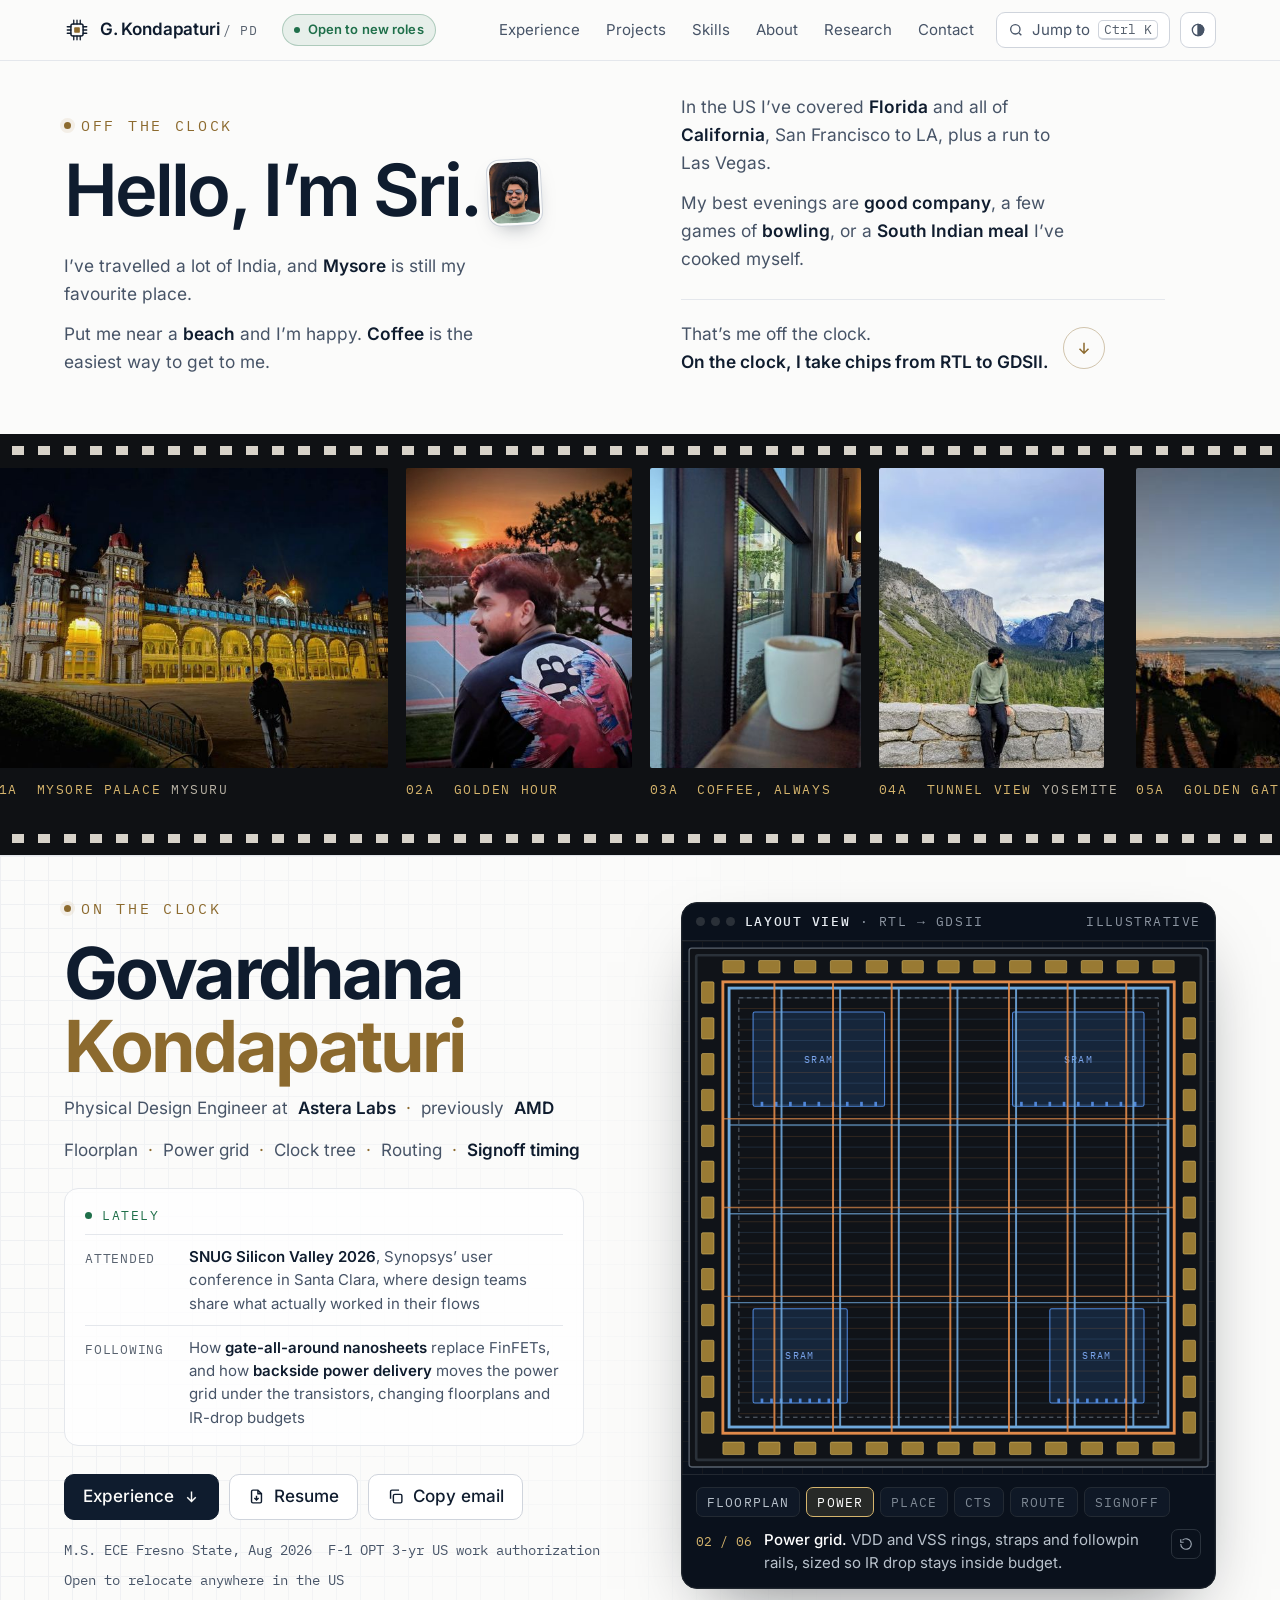
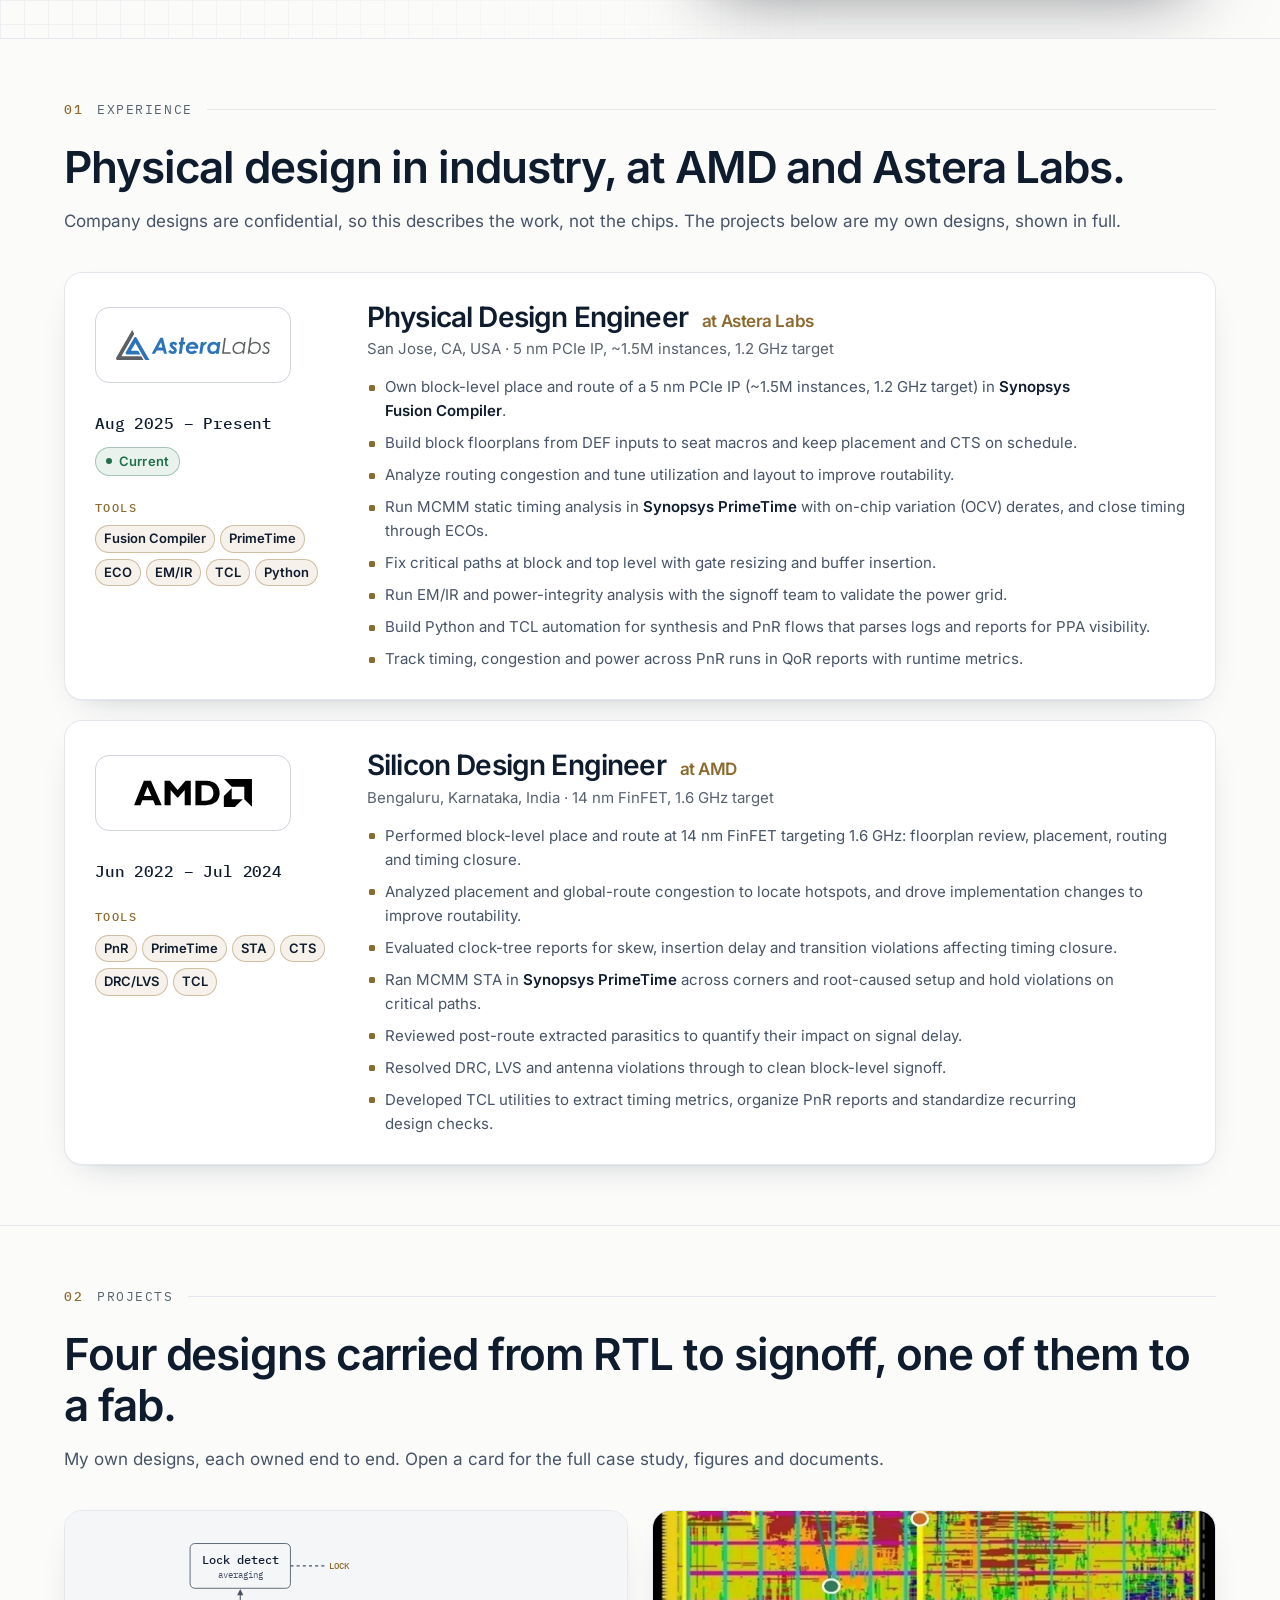
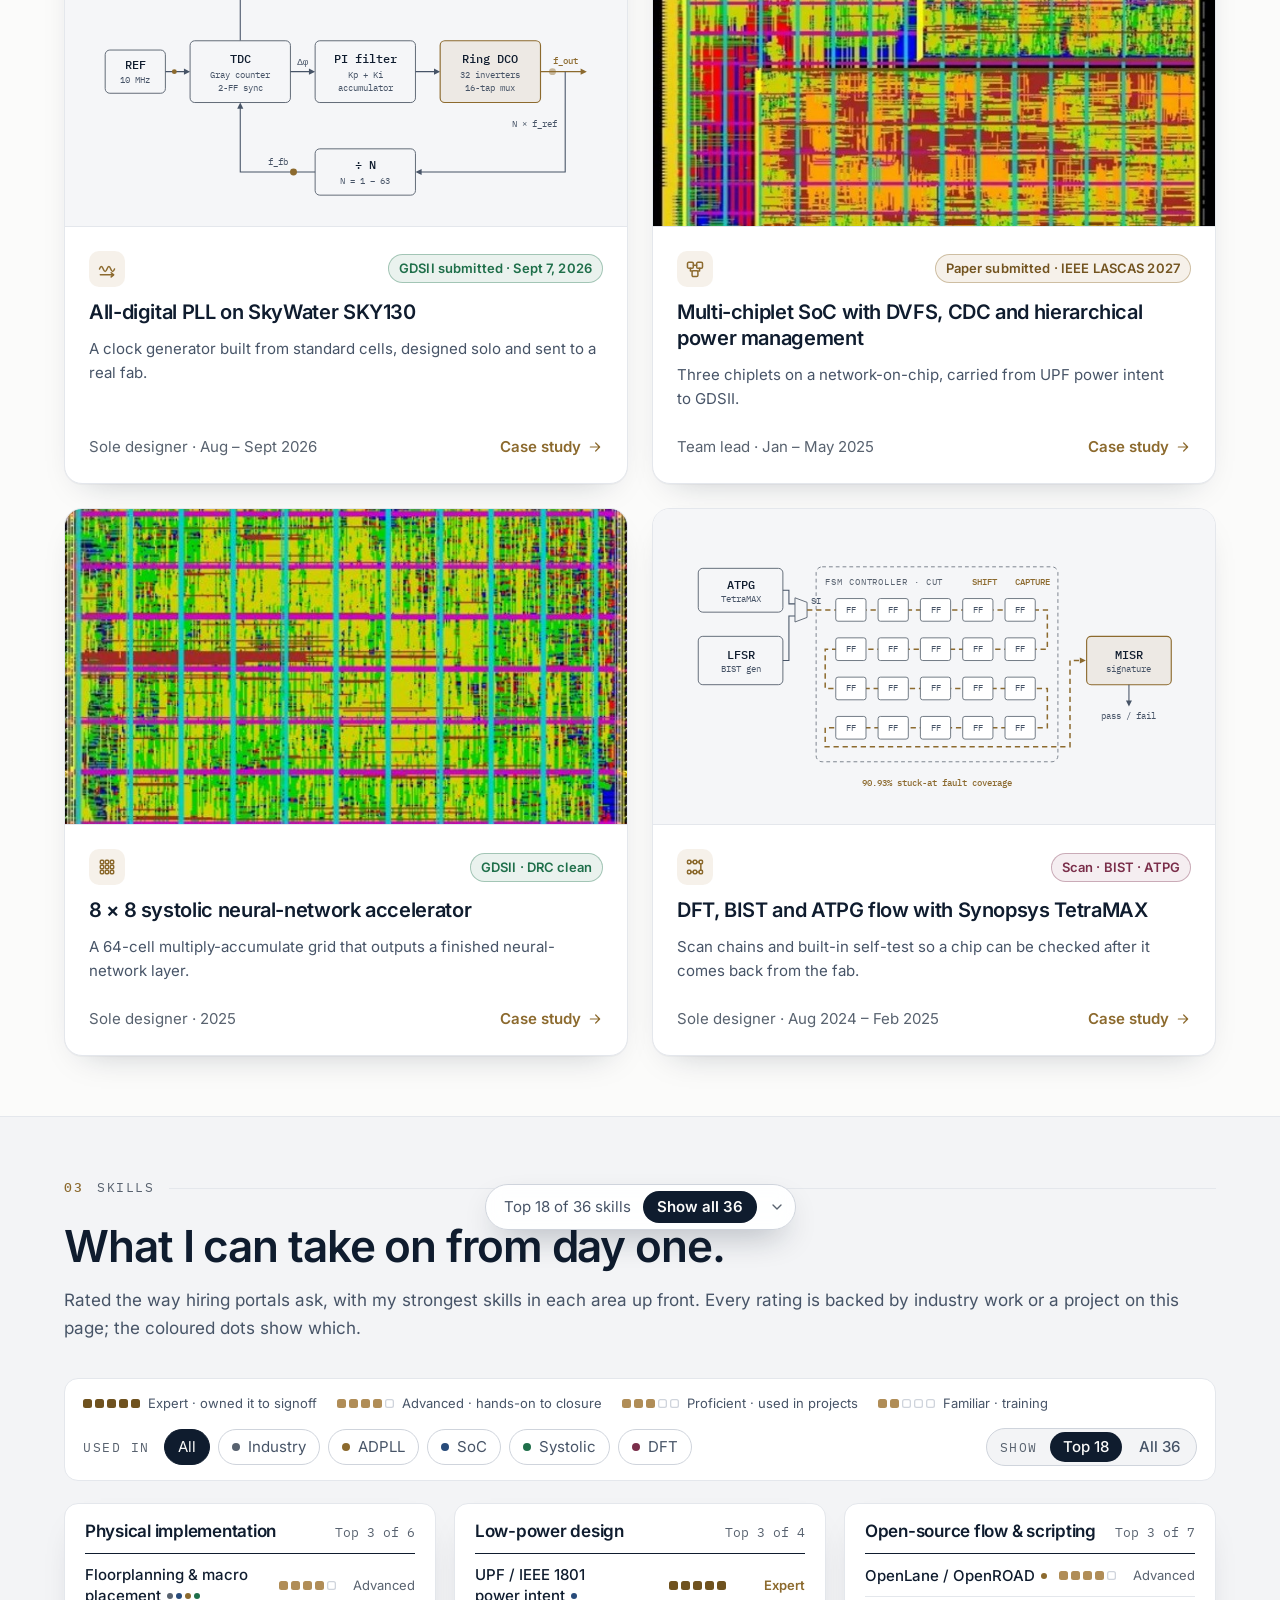
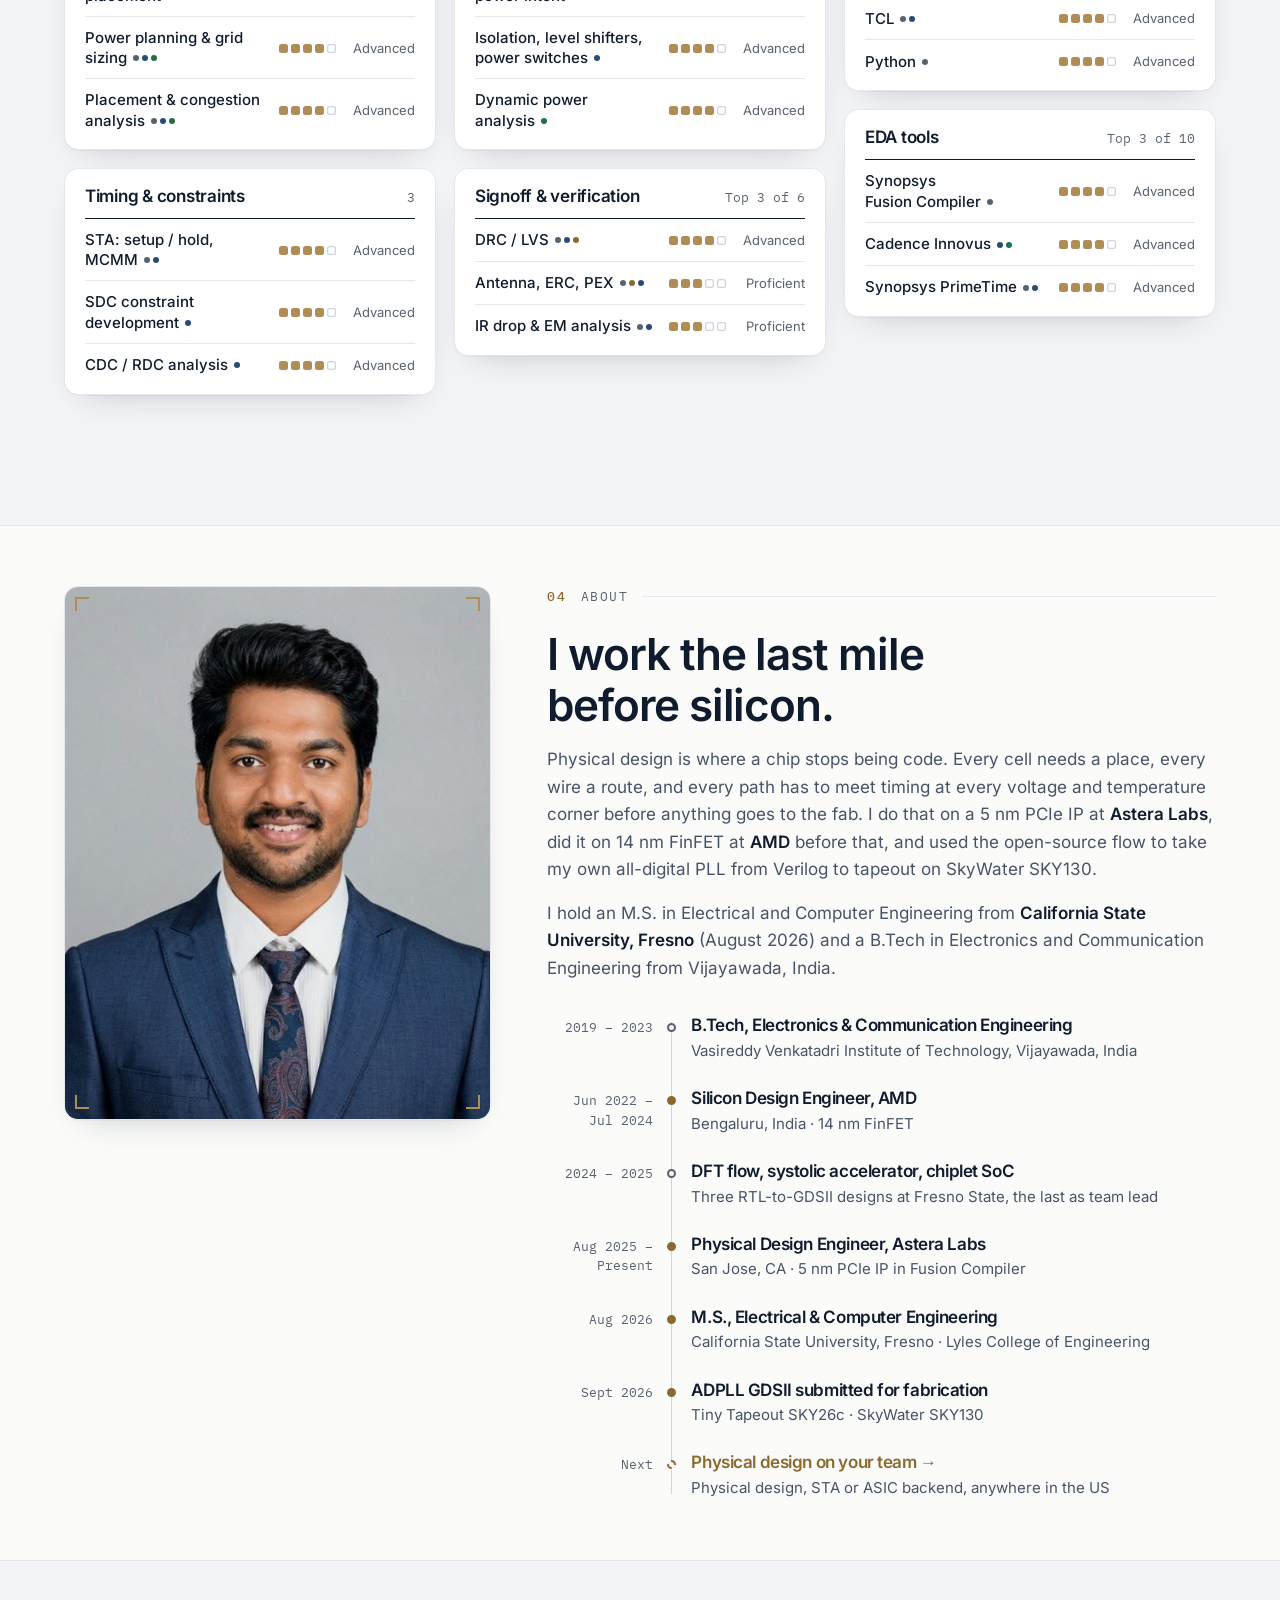
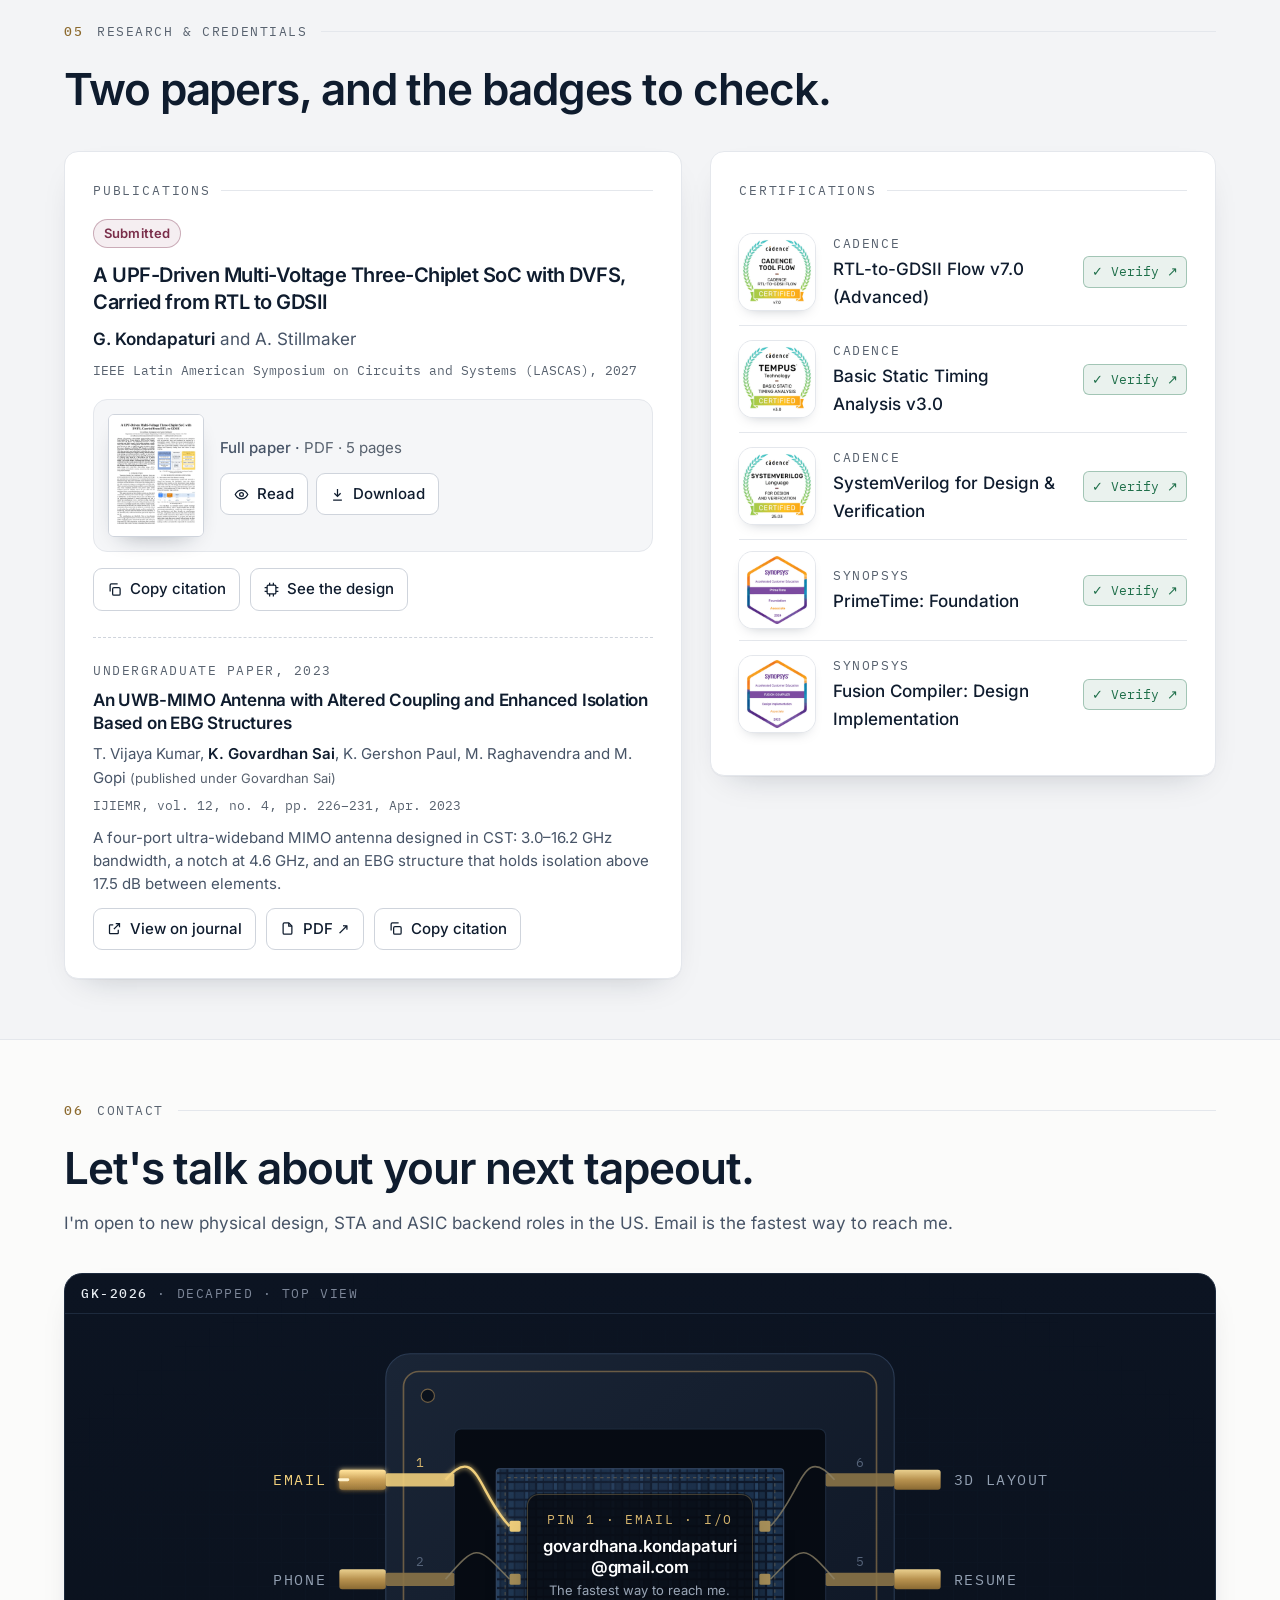
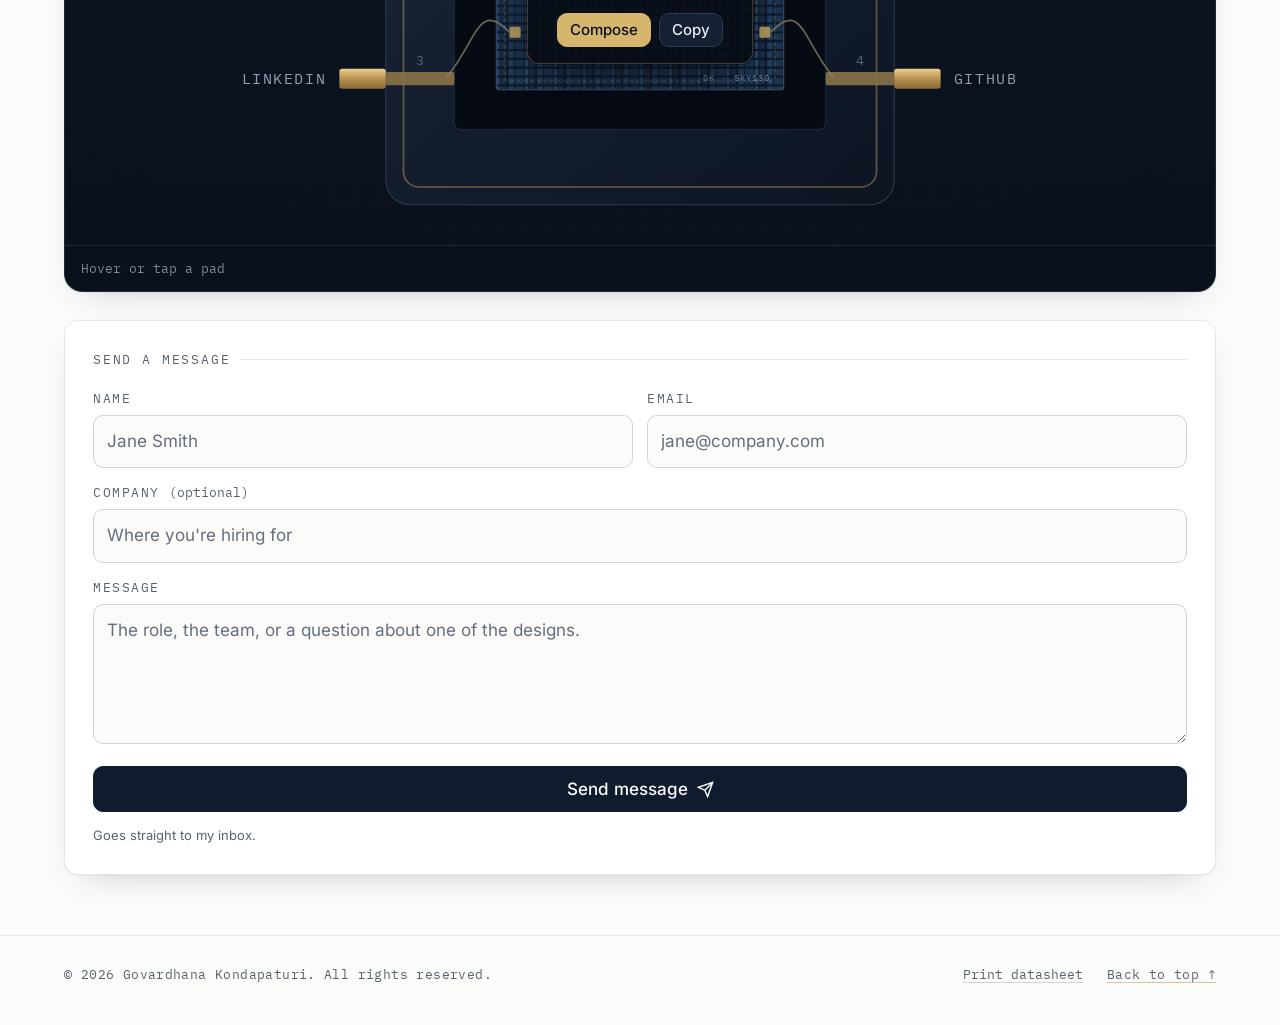
==== commit f4e49b78: "Add files via upload" ====
--- a/index.html
+++ b/index.html
@@ -365,11 +365,11 @@
       <div class="filter" role="group" aria-label="Highlight skills by project">
         <span class="lbl">Used in</span>
         <button class="fchip" type="button" data-f="all" aria-pressed="true">All</button>
+        <button class="fchip" type="button" data-f="work" aria-pressed="false"><i class="p-work"></i>Industry</button>
         <button class="fchip" type="button" data-f="adpll" aria-pressed="false"><i class="p-adpll"></i>ADPLL</button>
         <button class="fchip" type="button" data-f="soc" aria-pressed="false"><i class="p-soc"></i>SoC</button>
         <button class="fchip" type="button" data-f="npu" aria-pressed="false"><i class="p-npu"></i>Systolic</button>
         <button class="fchip" type="button" data-f="dft" aria-pressed="false"><i class="p-dft"></i>DFT</button>
-        <button class="fchip" type="button" data-f="work" aria-pressed="false"><i class="p-work"></i>Industry</button>
       </div>
     </div>
 
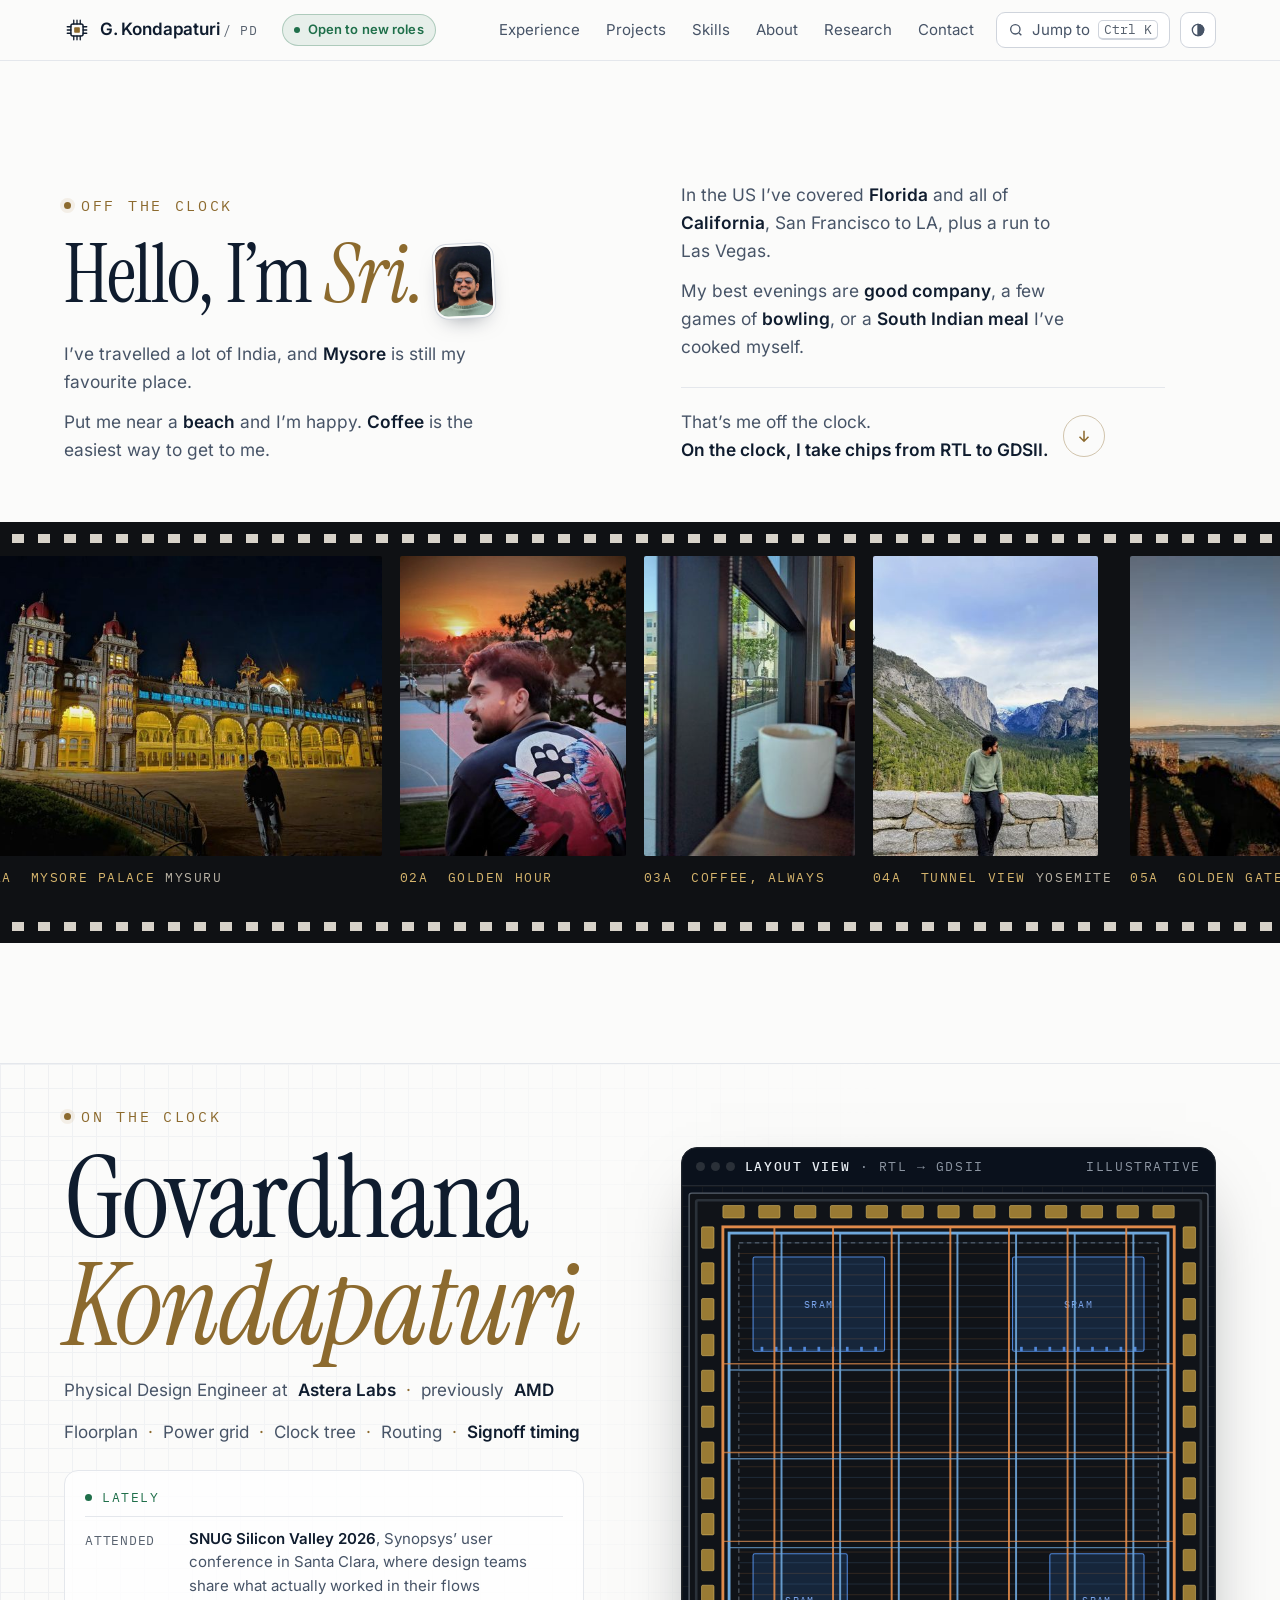
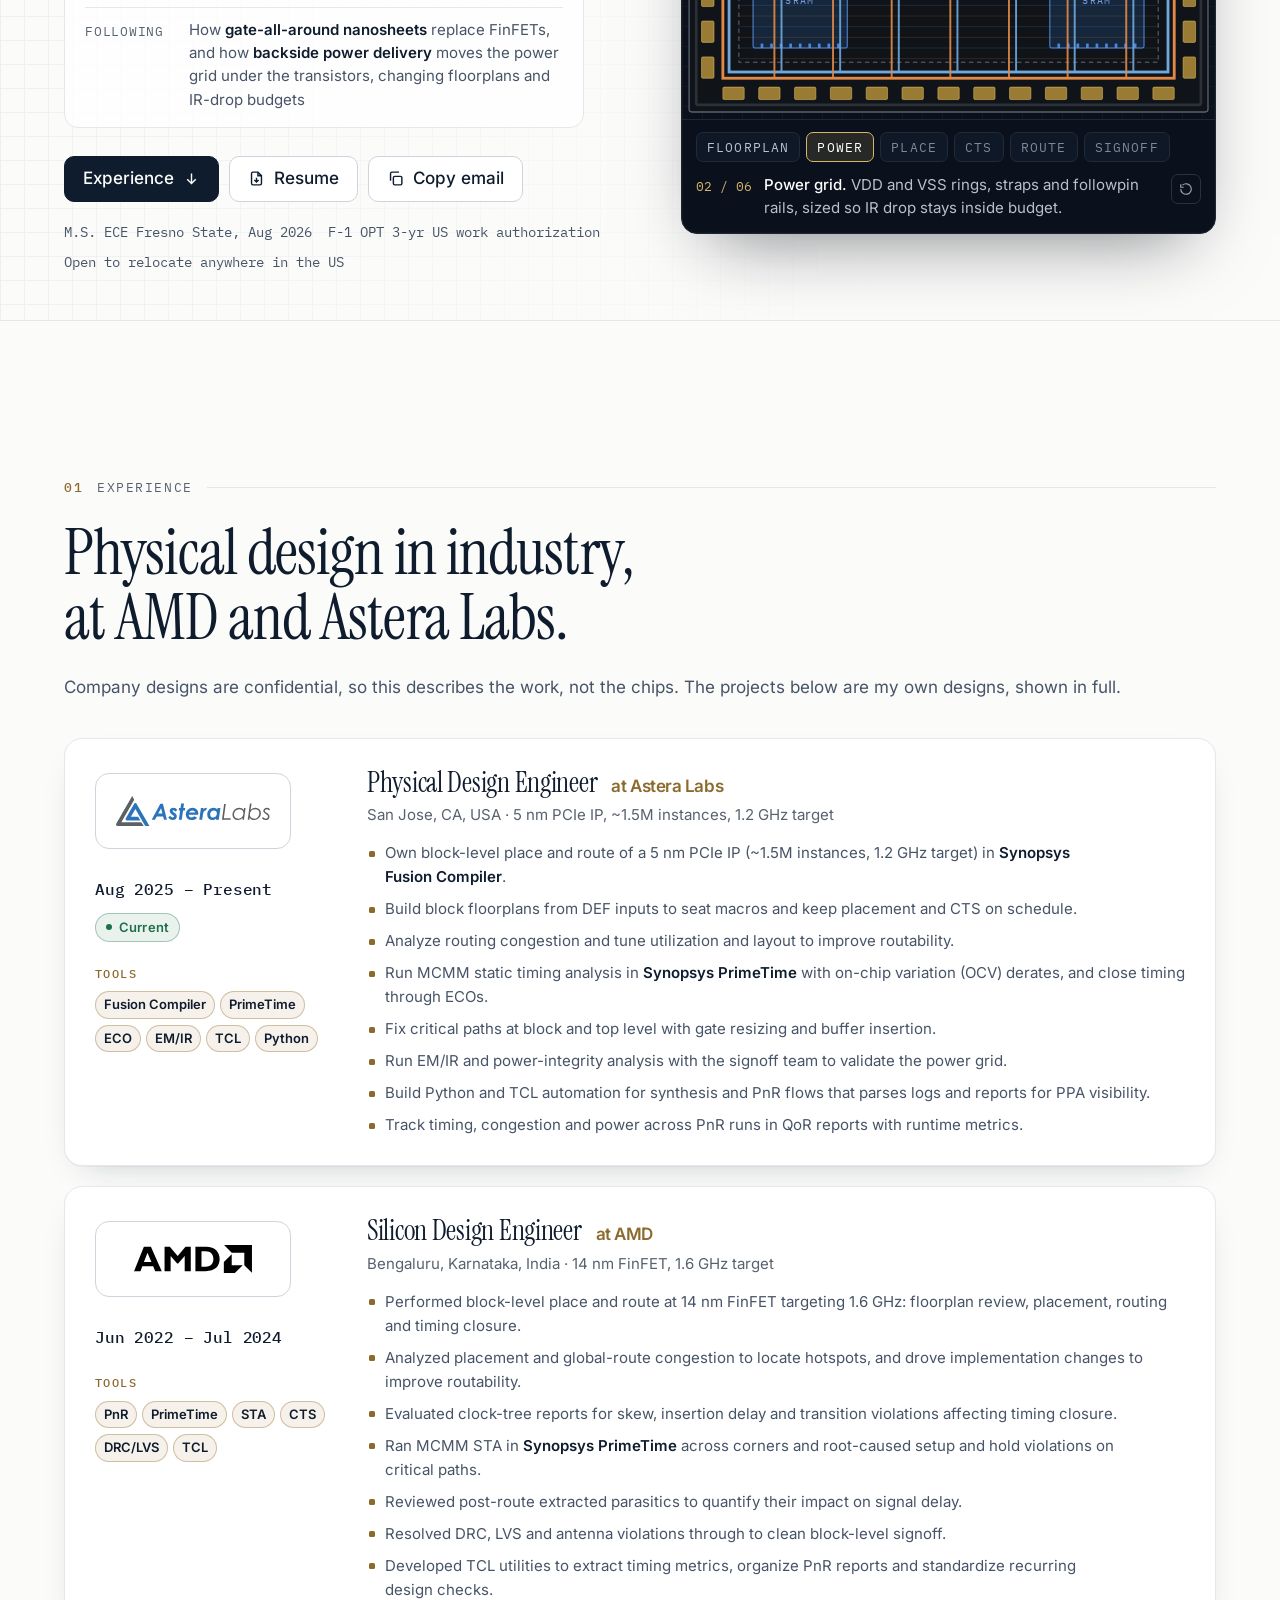
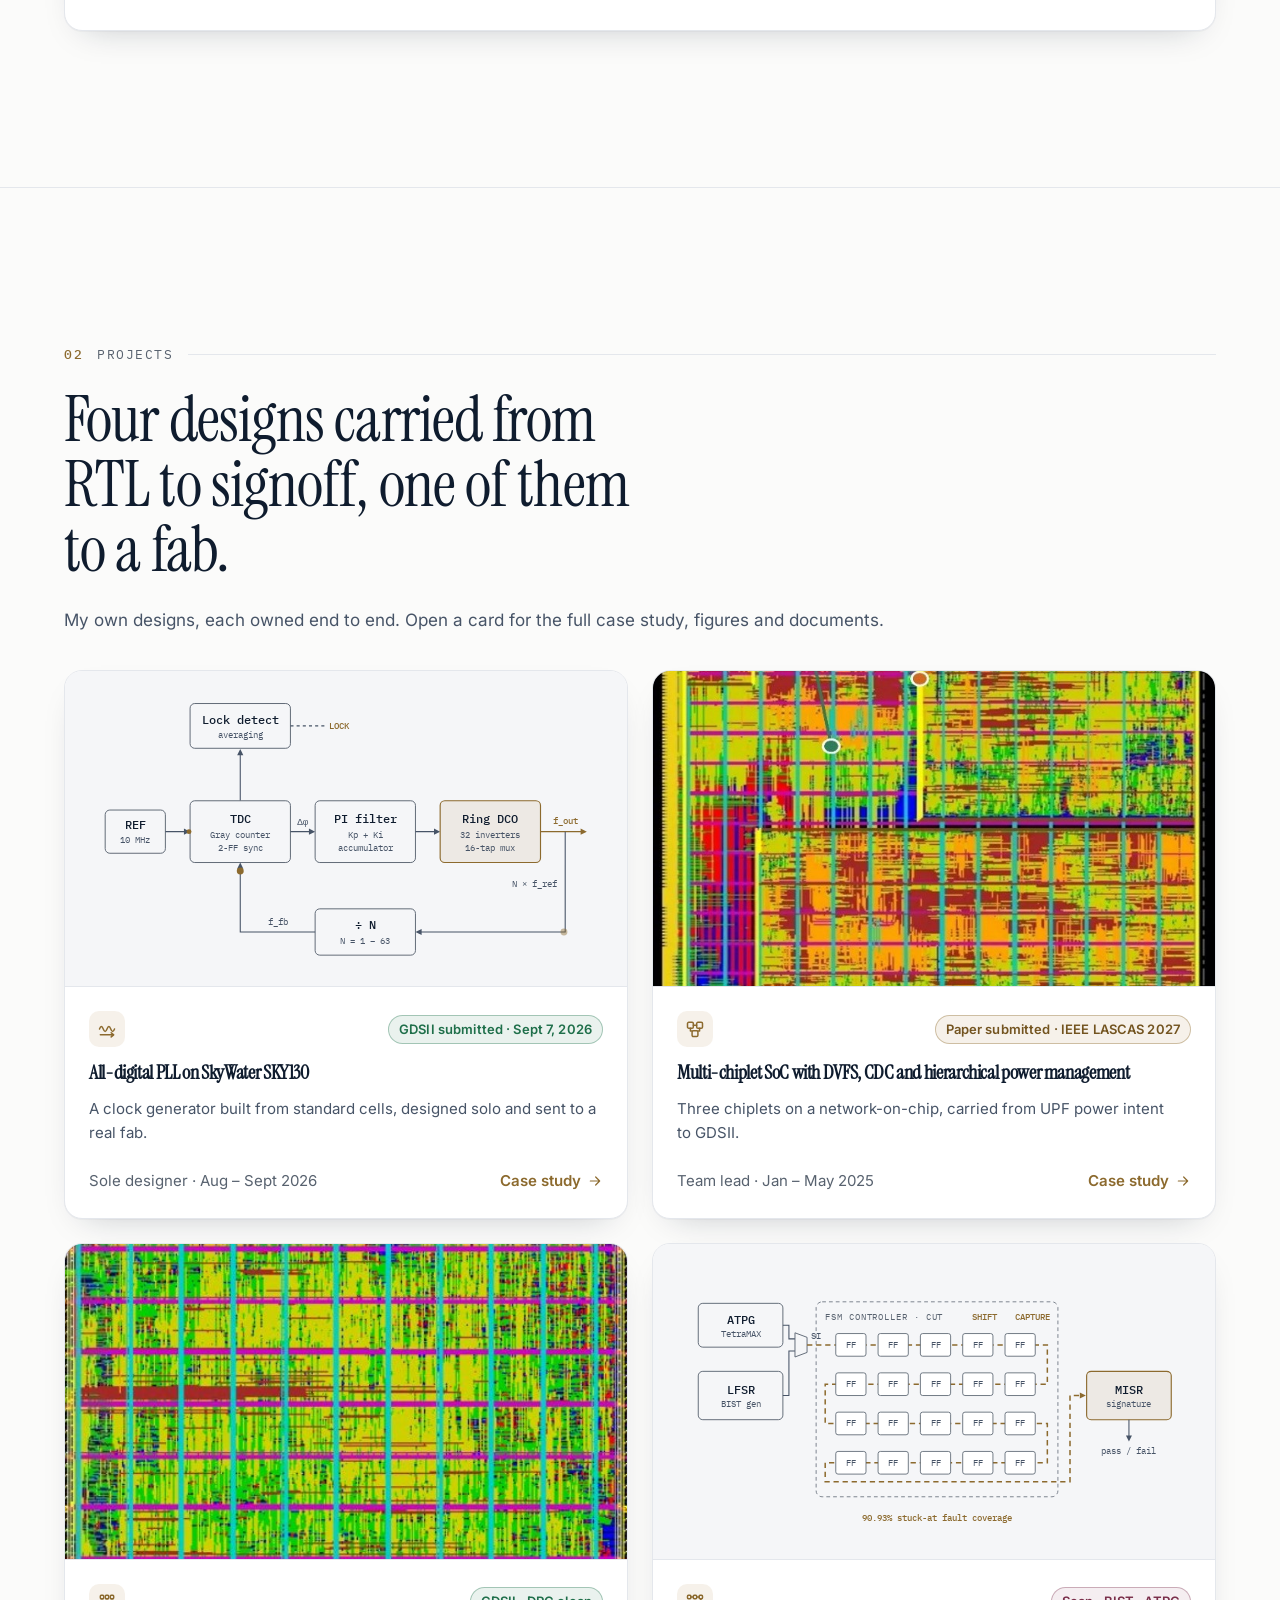
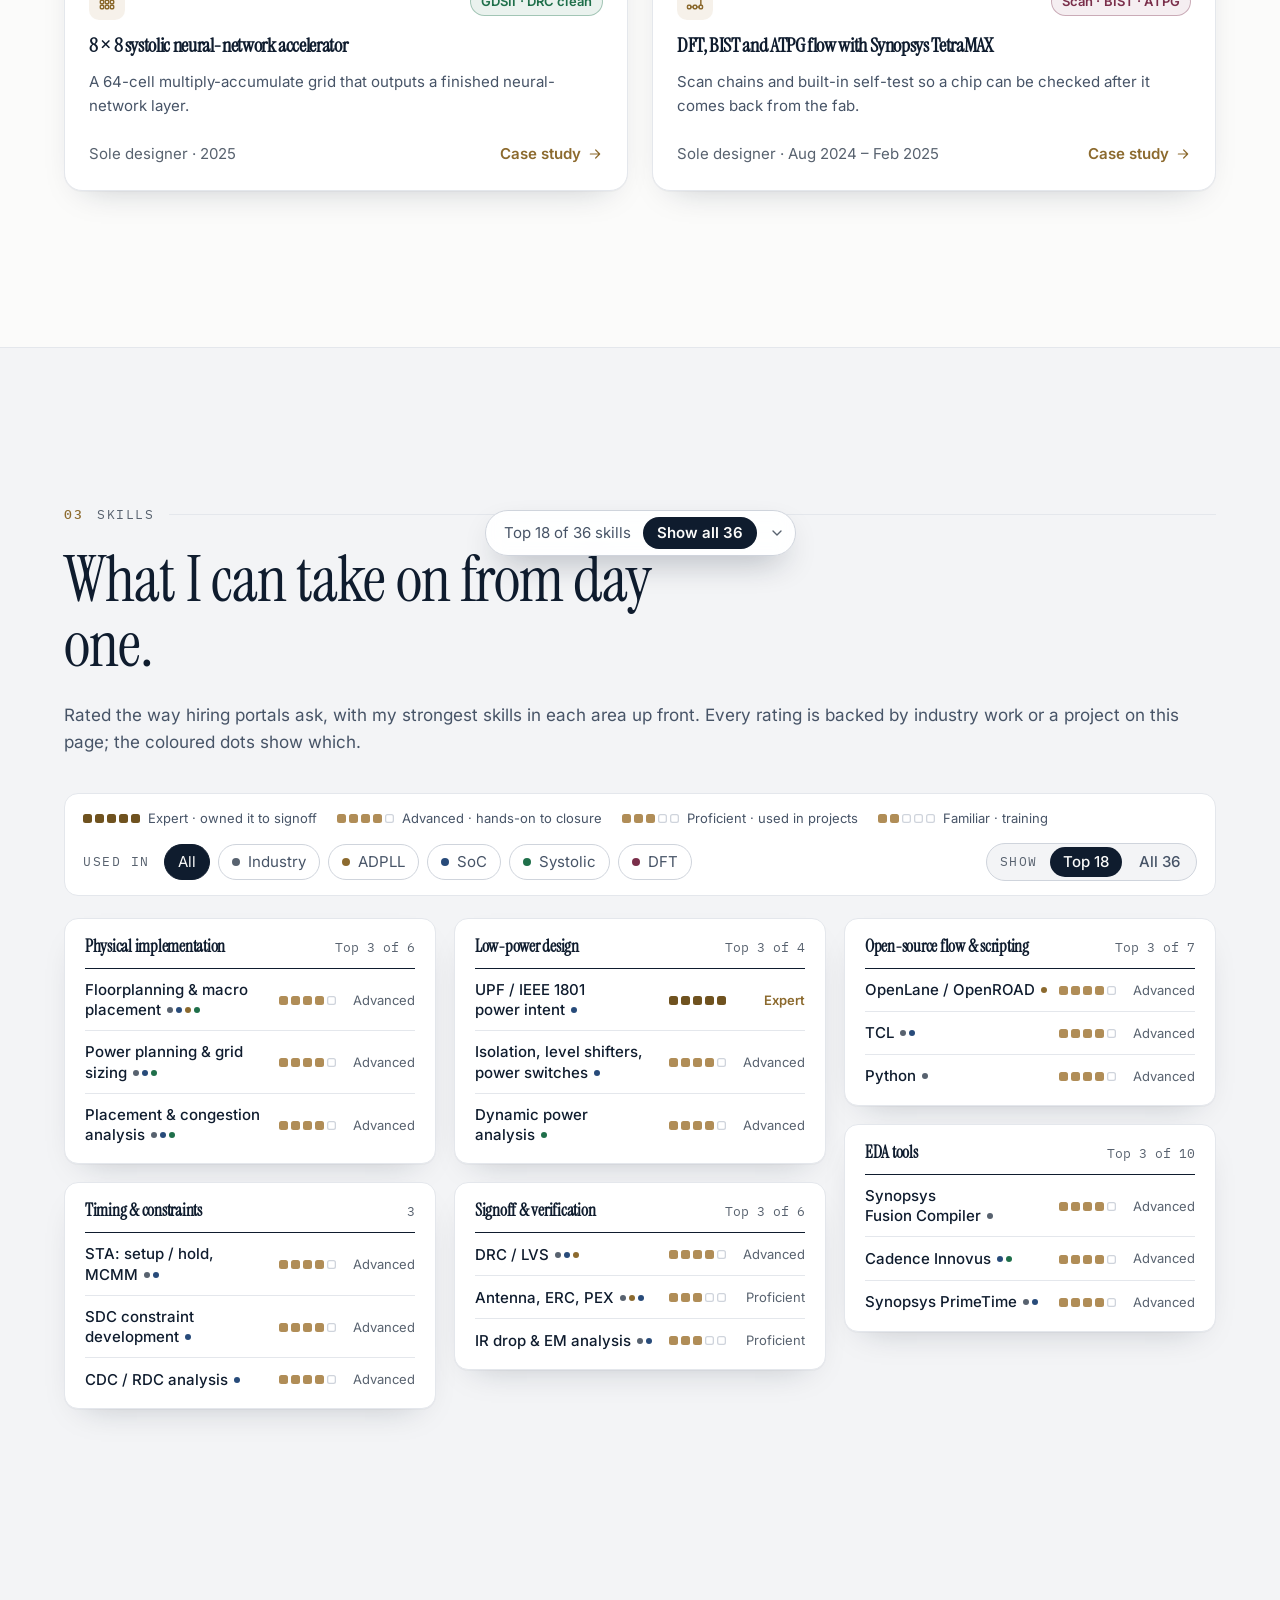
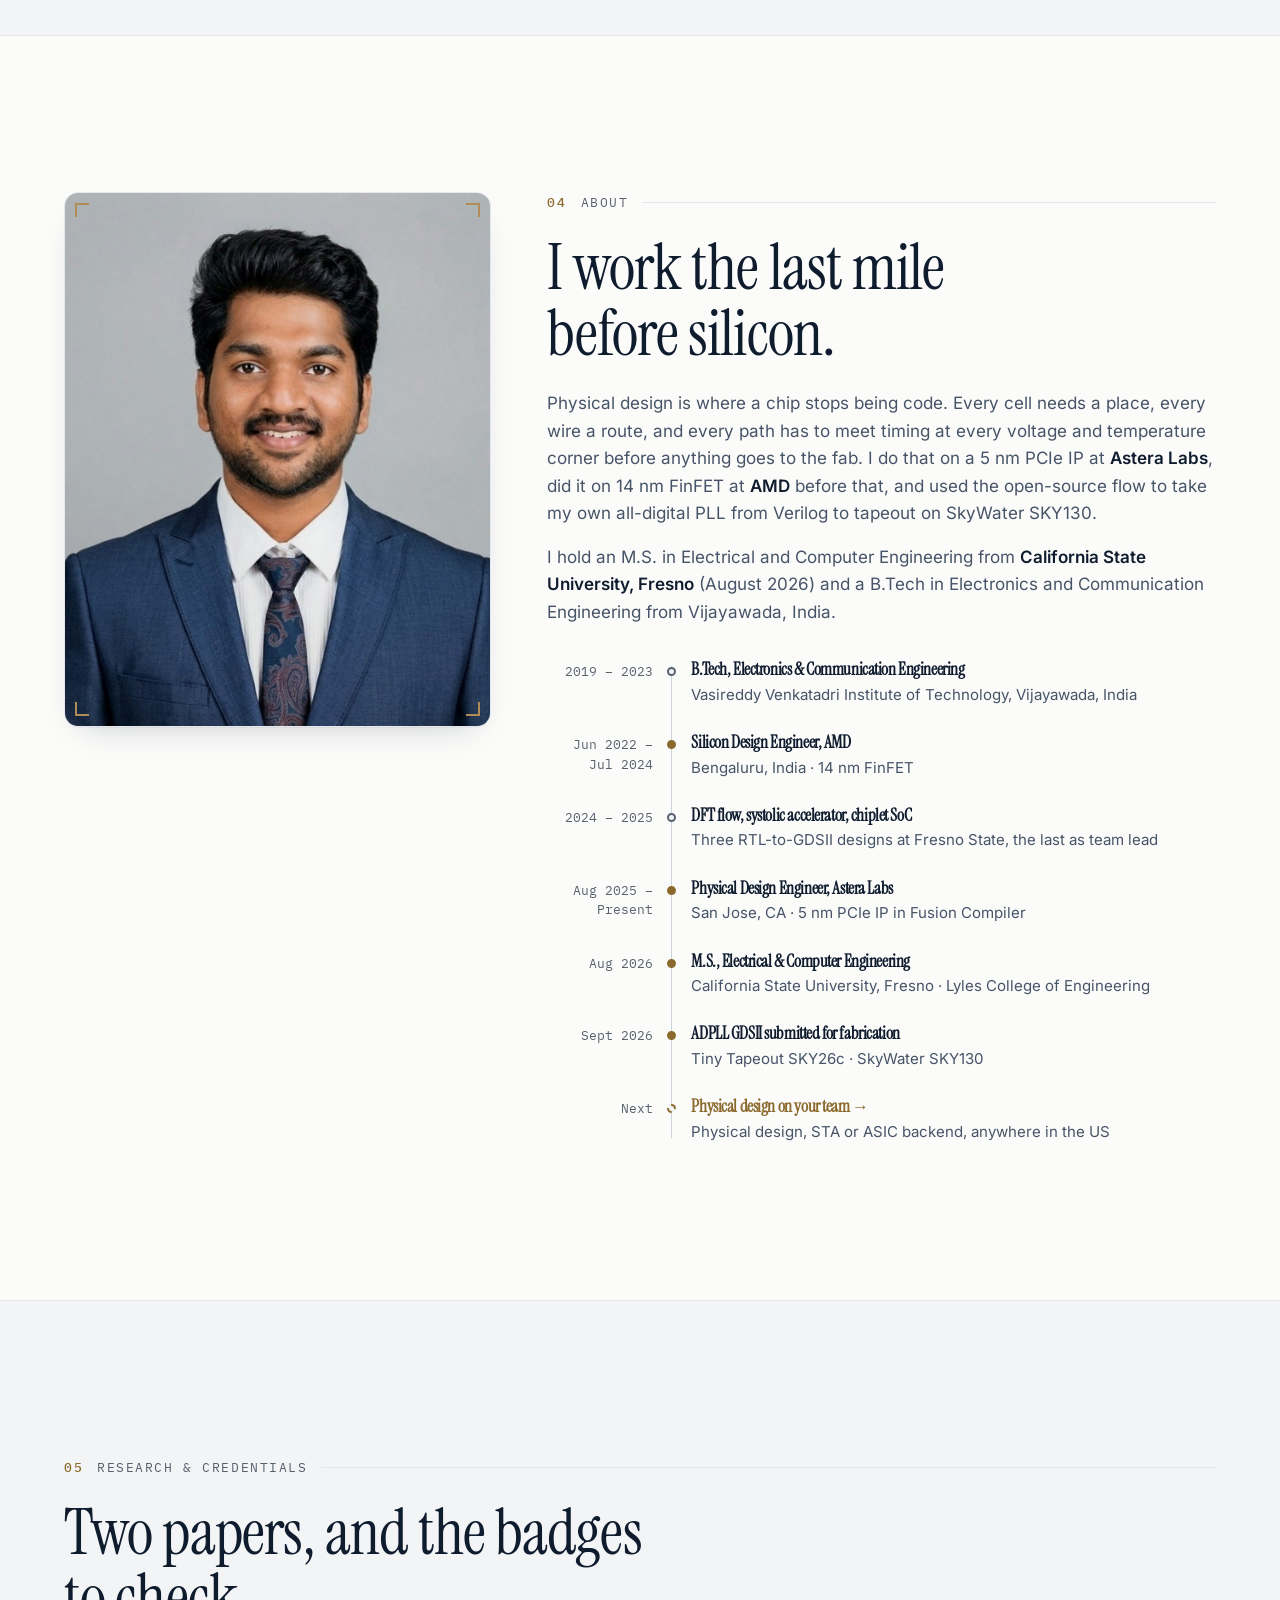
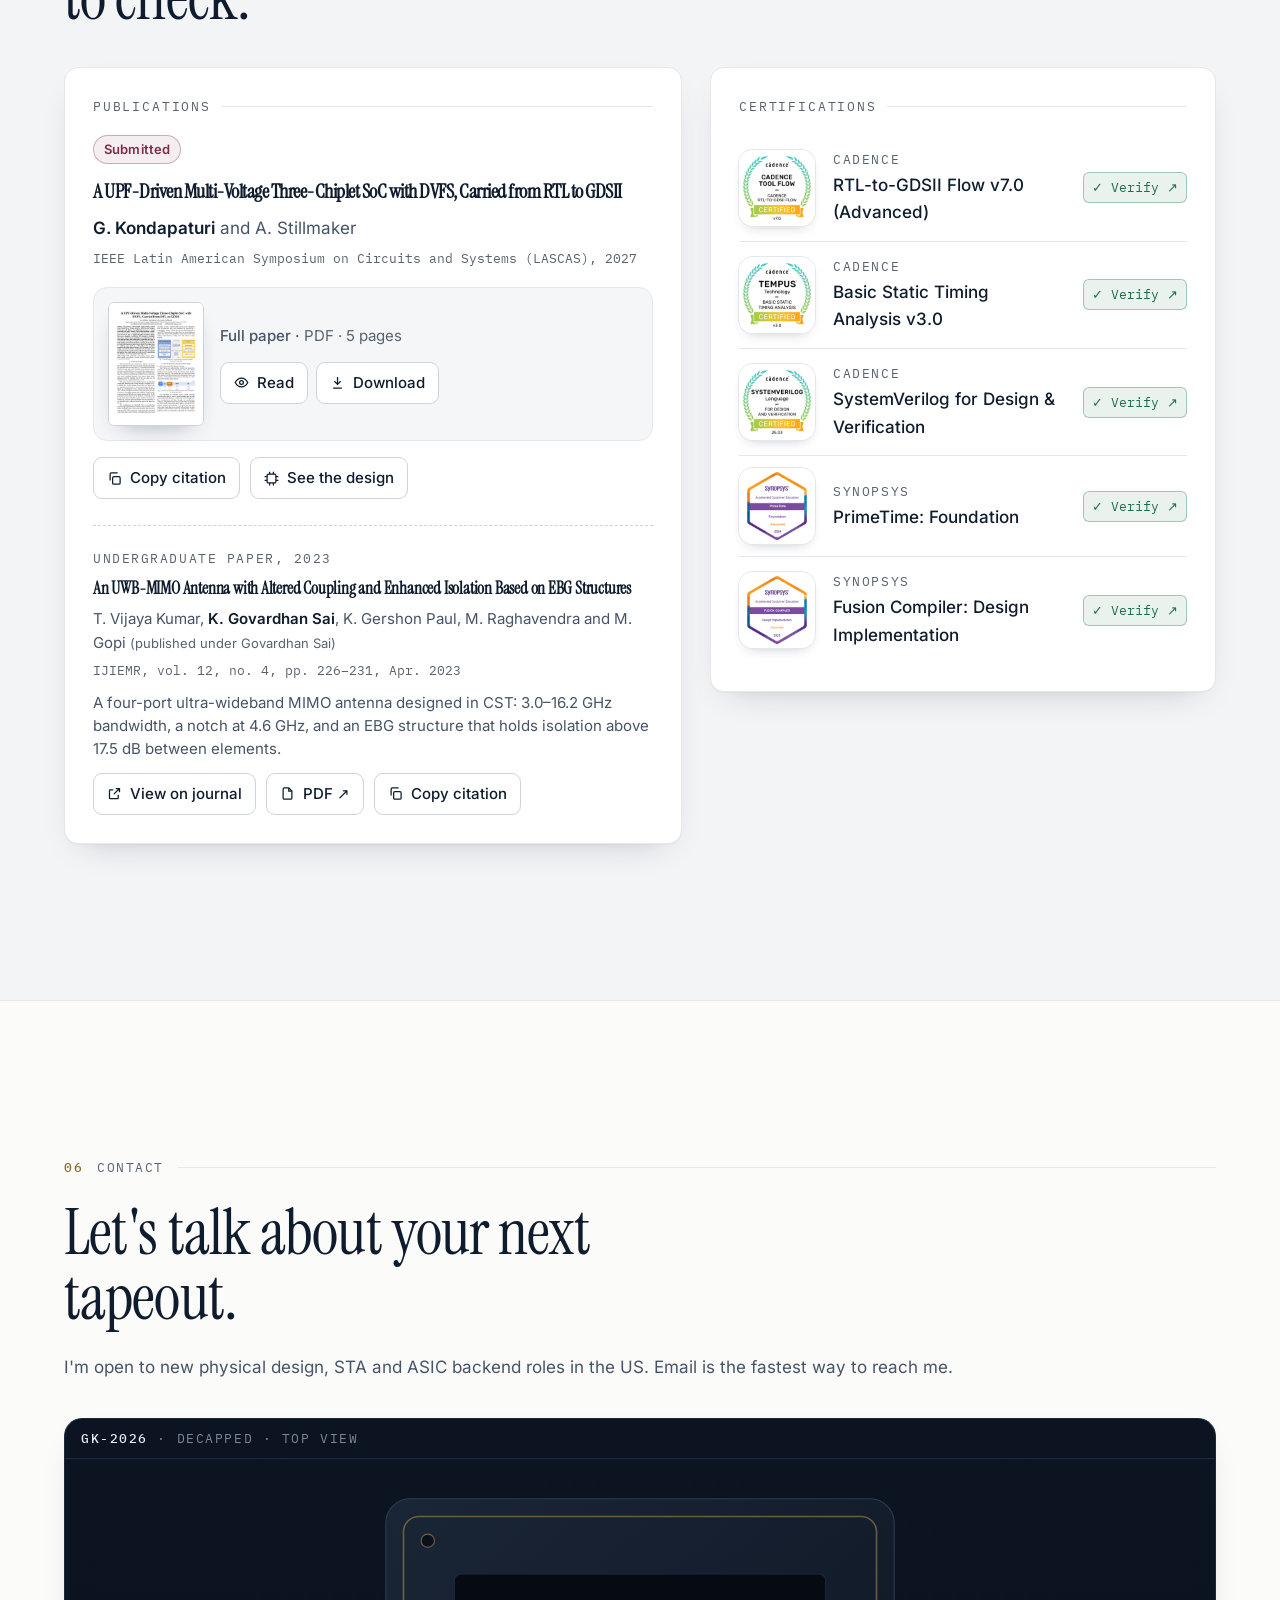
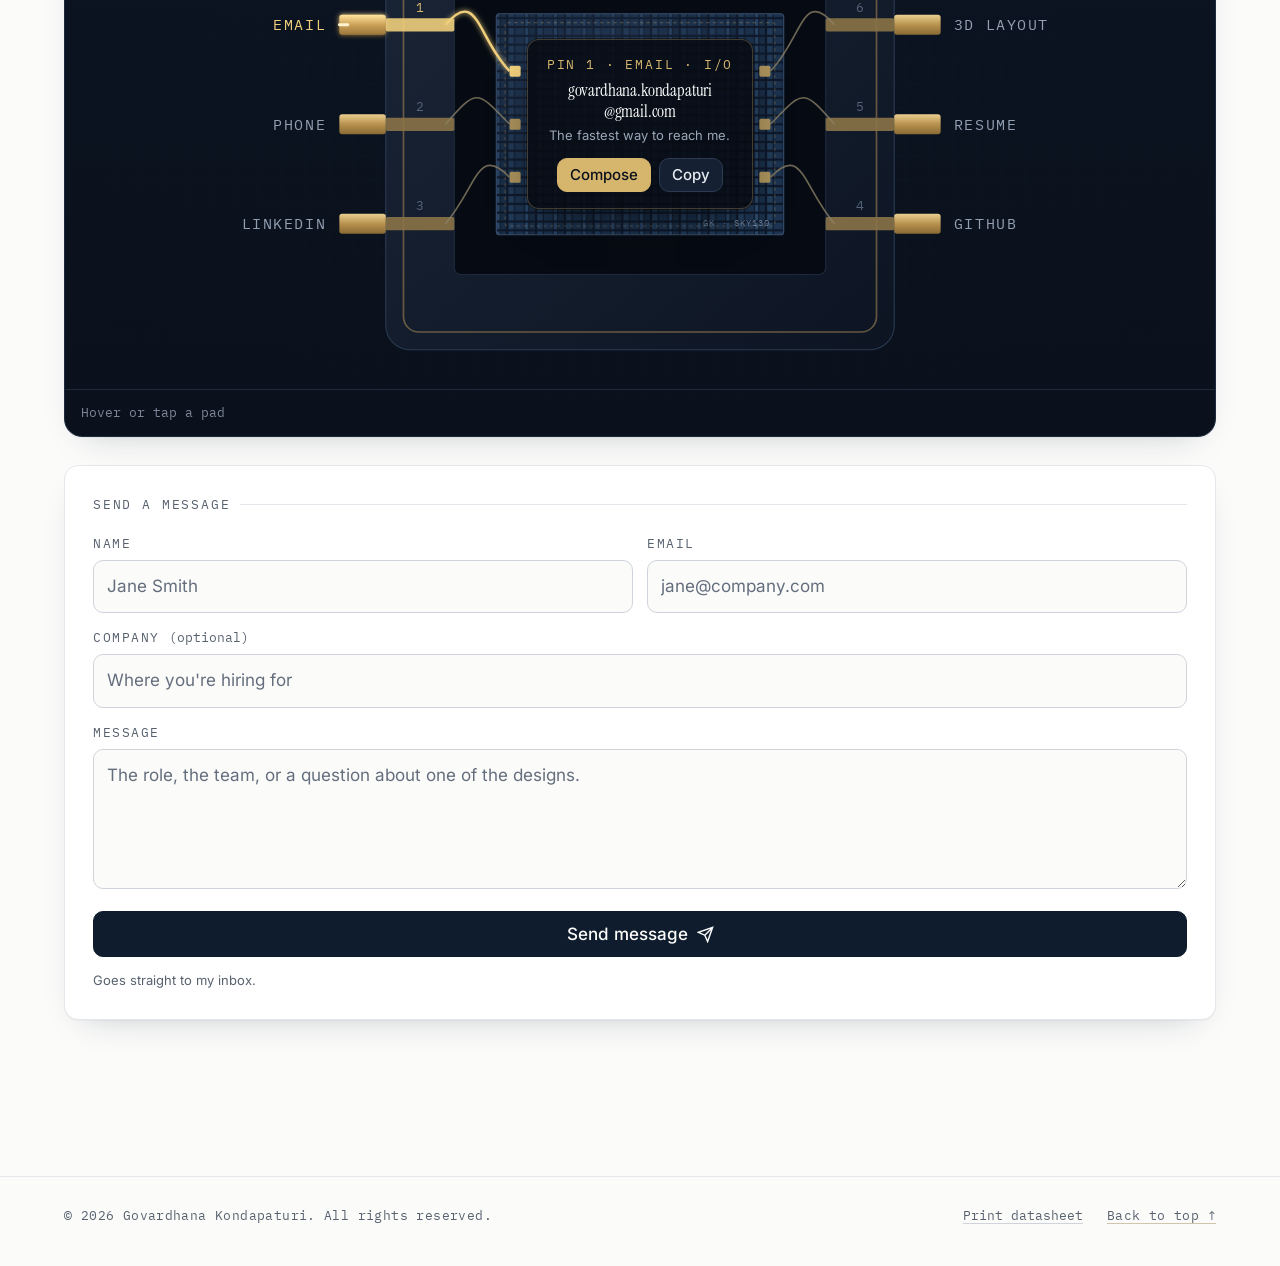
==== commit b4467442: "Add files via upload" ====
--- a/index.html
+++ b/index.html
@@ -26,6 +26,7 @@
 </script>
 <link rel="stylesheet" href="site.css?v=20261028">
 <link rel="stylesheet" href="hello.css?v=20261028">
+<link rel="stylesheet" href="editorial.css?v=20261102">
 <script type="application/ld+json">
 {
   "@context":"https://schema.org",
--- a/editorial.css
+++ b/editorial.css
@@ -0,0 +1,42 @@
+/* ---------------------------------------------------------------
+   editorial.css — typography & air layer, loads after site.css
+   Instrument Serif display over the existing system. Screen only:
+   the print datasheet keeps its own styles untouched.
+   --------------------------------------------------------------- */
+@font-face{font-family:"Instrument Serif";src:url(instrument-serif-400.woff2) format("woff2");font-weight:400;font-style:normal;font-display:swap}
+@font-face{font-family:"Instrument Serif";src:url(instrument-serif-400i.woff2) format("woff2");font-weight:400;font-style:italic;font-display:swap}
+
+@media screen{
+  :root{--serif:"Instrument Serif",Georgia,"Times New Roman",serif}
+
+  /* Serif has one weight: never let the browser fake a bold. */
+  .hl-h,.pp-h,.bw-v,.doc-t,.kr-v,.xp-co,.xp-logo,.xp-t,.name,.h2{font-synthesis:none}
+
+  /* Hero name */
+  .name{font-family:var(--serif);font-weight:400;font-size:clamp(58px,9vw,120px);
+    letter-spacing:-.02em;line-height:.93;margin-bottom:24px}
+  .name span:last-child{font-style:italic;color:var(--cu)}
+
+  /* Hello heading */
+  .hl-h{font-weight:400;font-size:clamp(46px,6.4vw,82px);letter-spacing:-.018em;line-height:.98}
+  .hl-last{font-style:italic;color:var(--cu)}
+
+  /* Section headings */
+  .h2{font-family:var(--serif);font-weight:400;font-size:clamp(38px,5vw,64px);
+    letter-spacing:-.014em;line-height:1.02;max-width:21ch;margin-bottom:24px}
+
+  /* Case-study page heroes */
+  .pp-h{font-weight:400;font-size:clamp(38px,5.4vw,68px);letter-spacing:-.016em;line-height:1.04}
+
+  /* Values and titles that already route through the serif token */
+  .xp-co,.xp-t{font-weight:400;letter-spacing:-.01em}
+  .bw-v,.kr-v,.doc-t{font-weight:400}
+
+  /* Supporting text, slightly larger to match the new scale */
+  .tagline{font-size:clamp(18px,2vw,22px);max-width:40ch}
+  .eyebrow{margin-bottom:20px}
+
+  /* Air: main-page sections breathe like an editorial spread */
+  #experience,#work,#skills,#about,#endorse,#research,#contact{padding-block:clamp(104px,13vw,156px)}
+  #hello{padding-block:clamp(84px,10vw,120px)}
+}
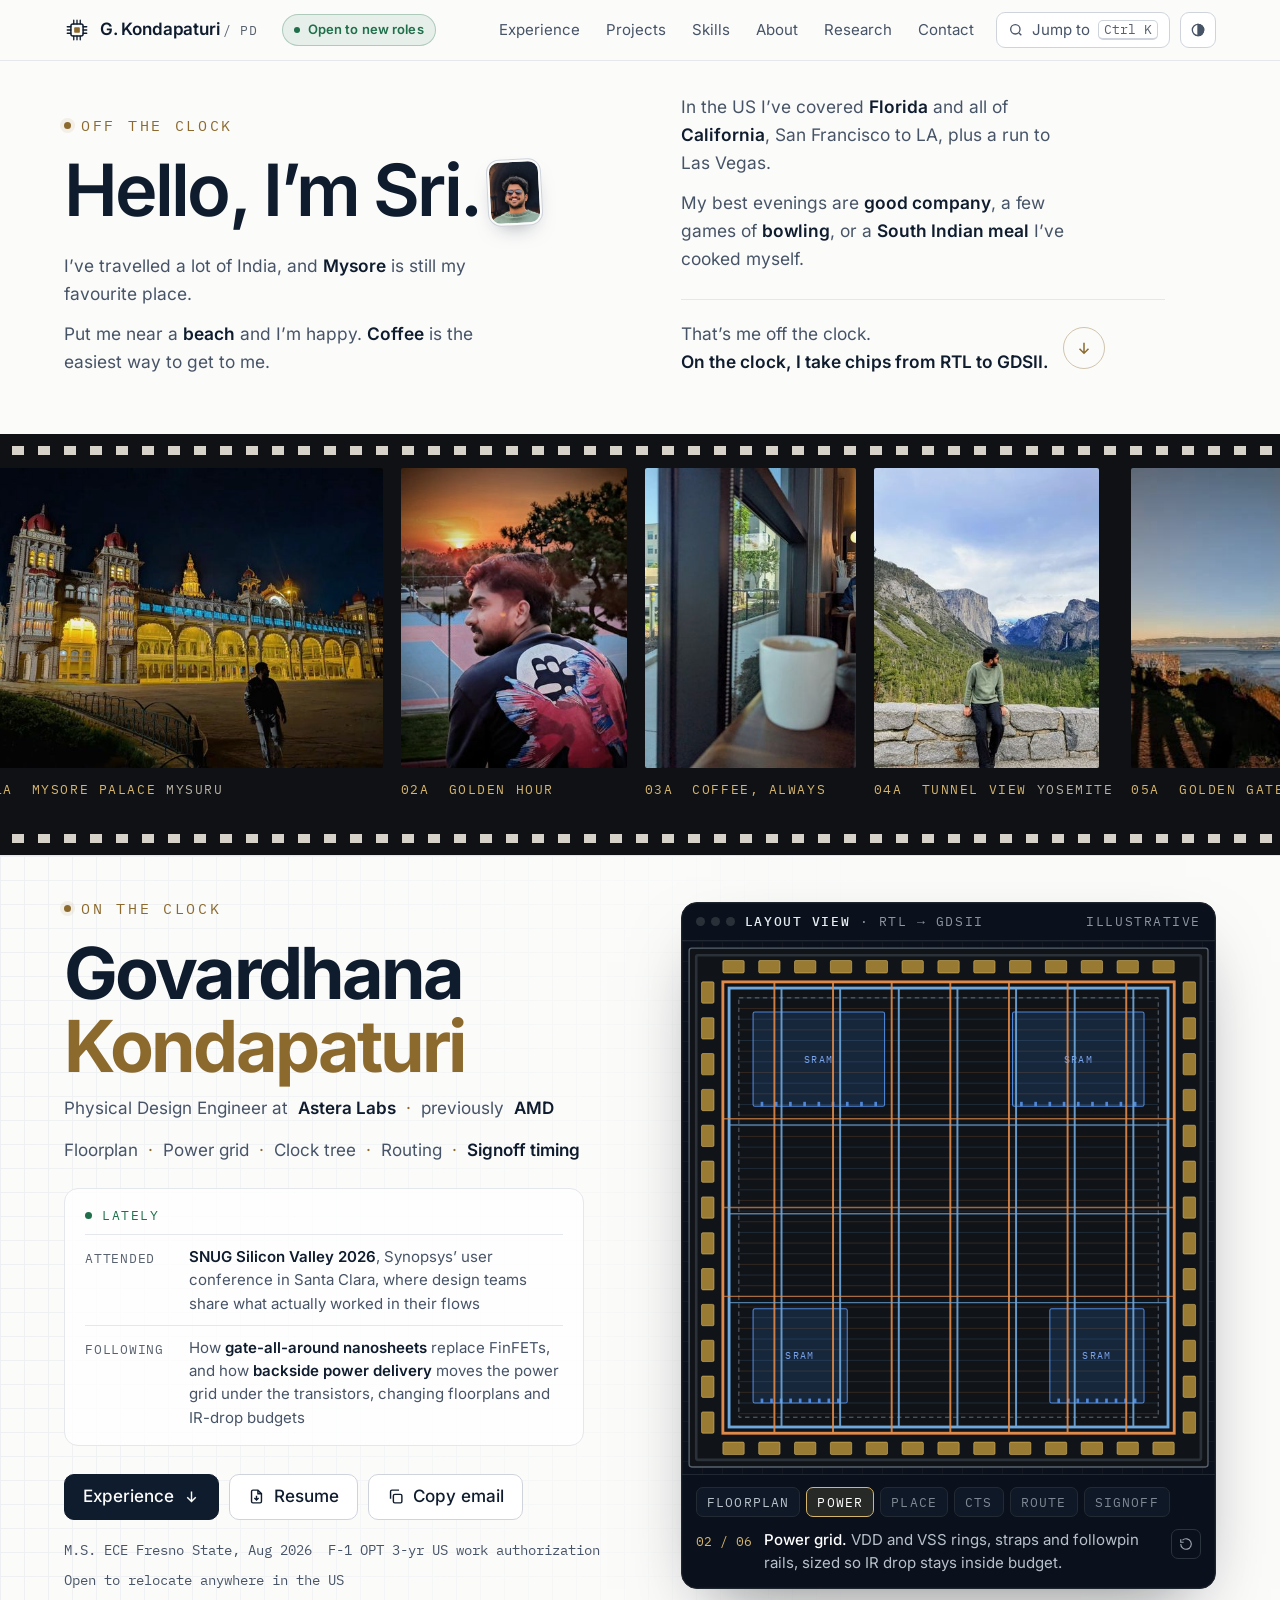
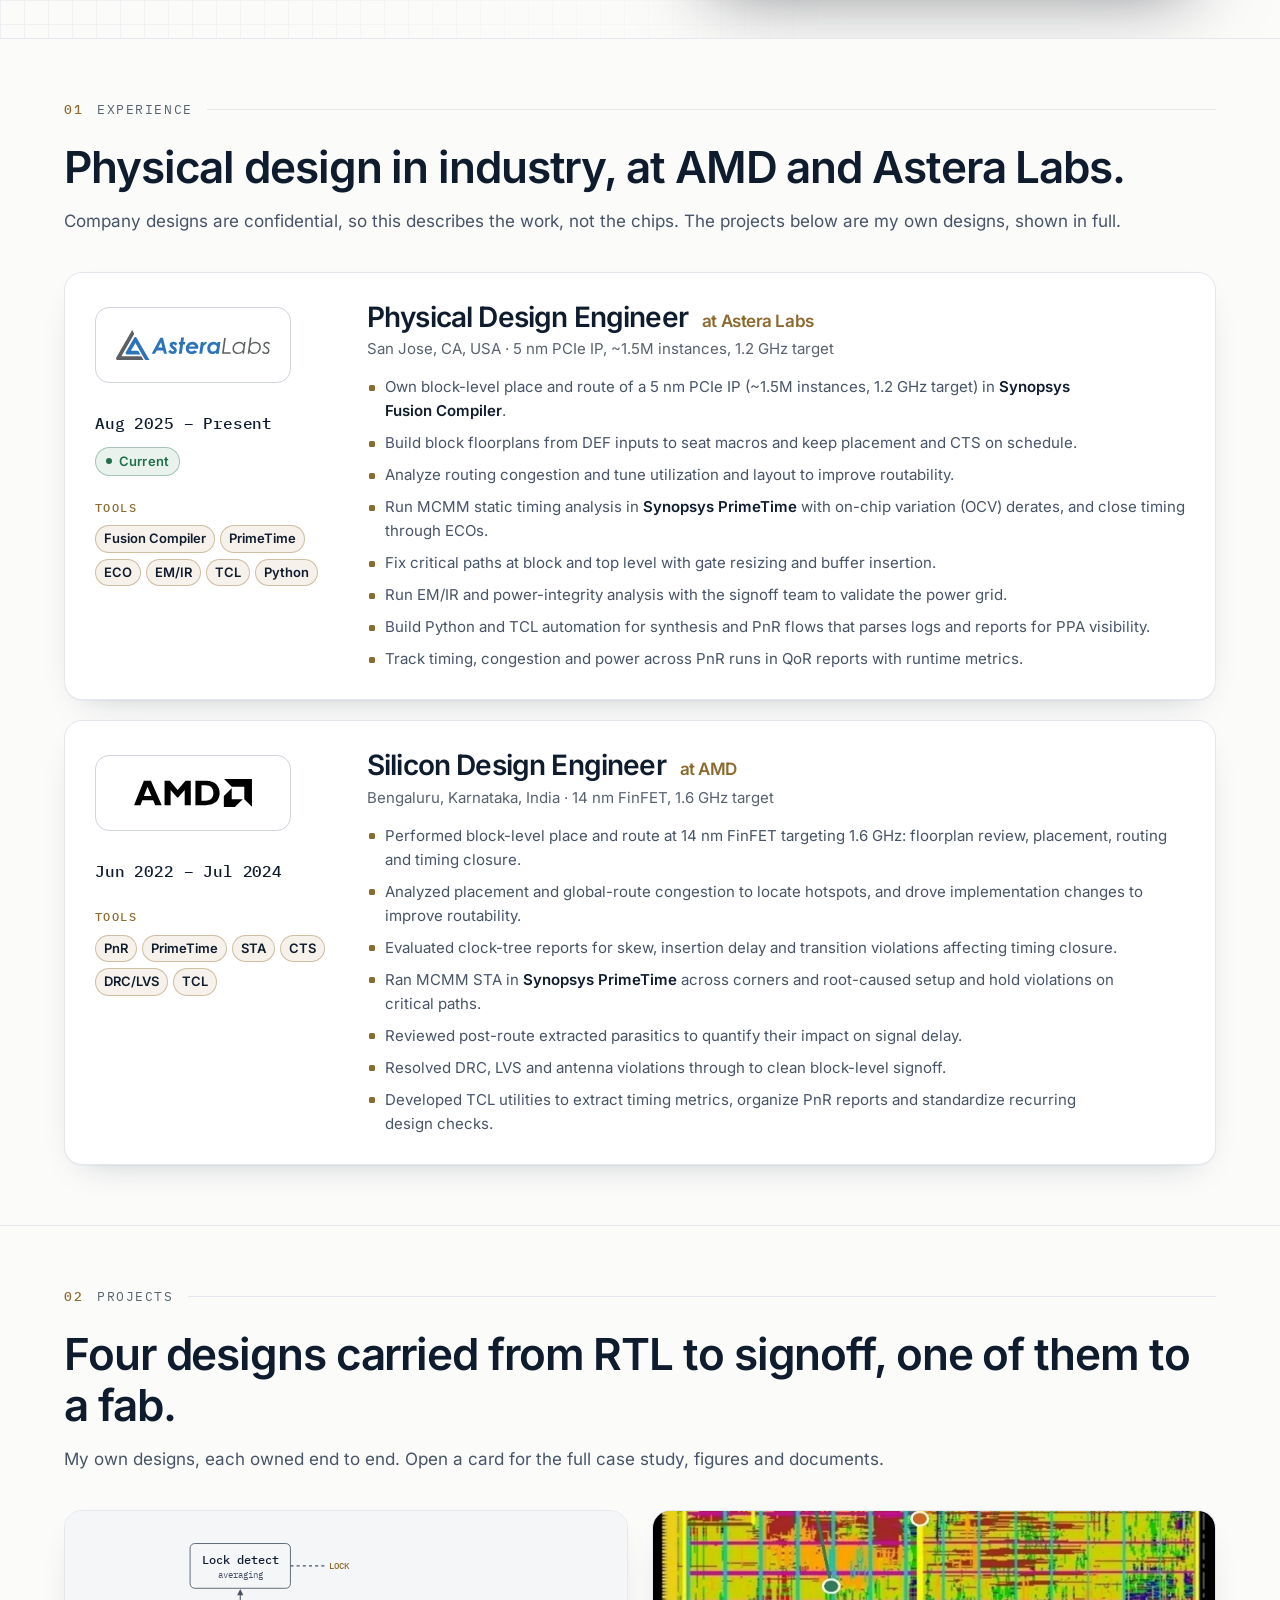
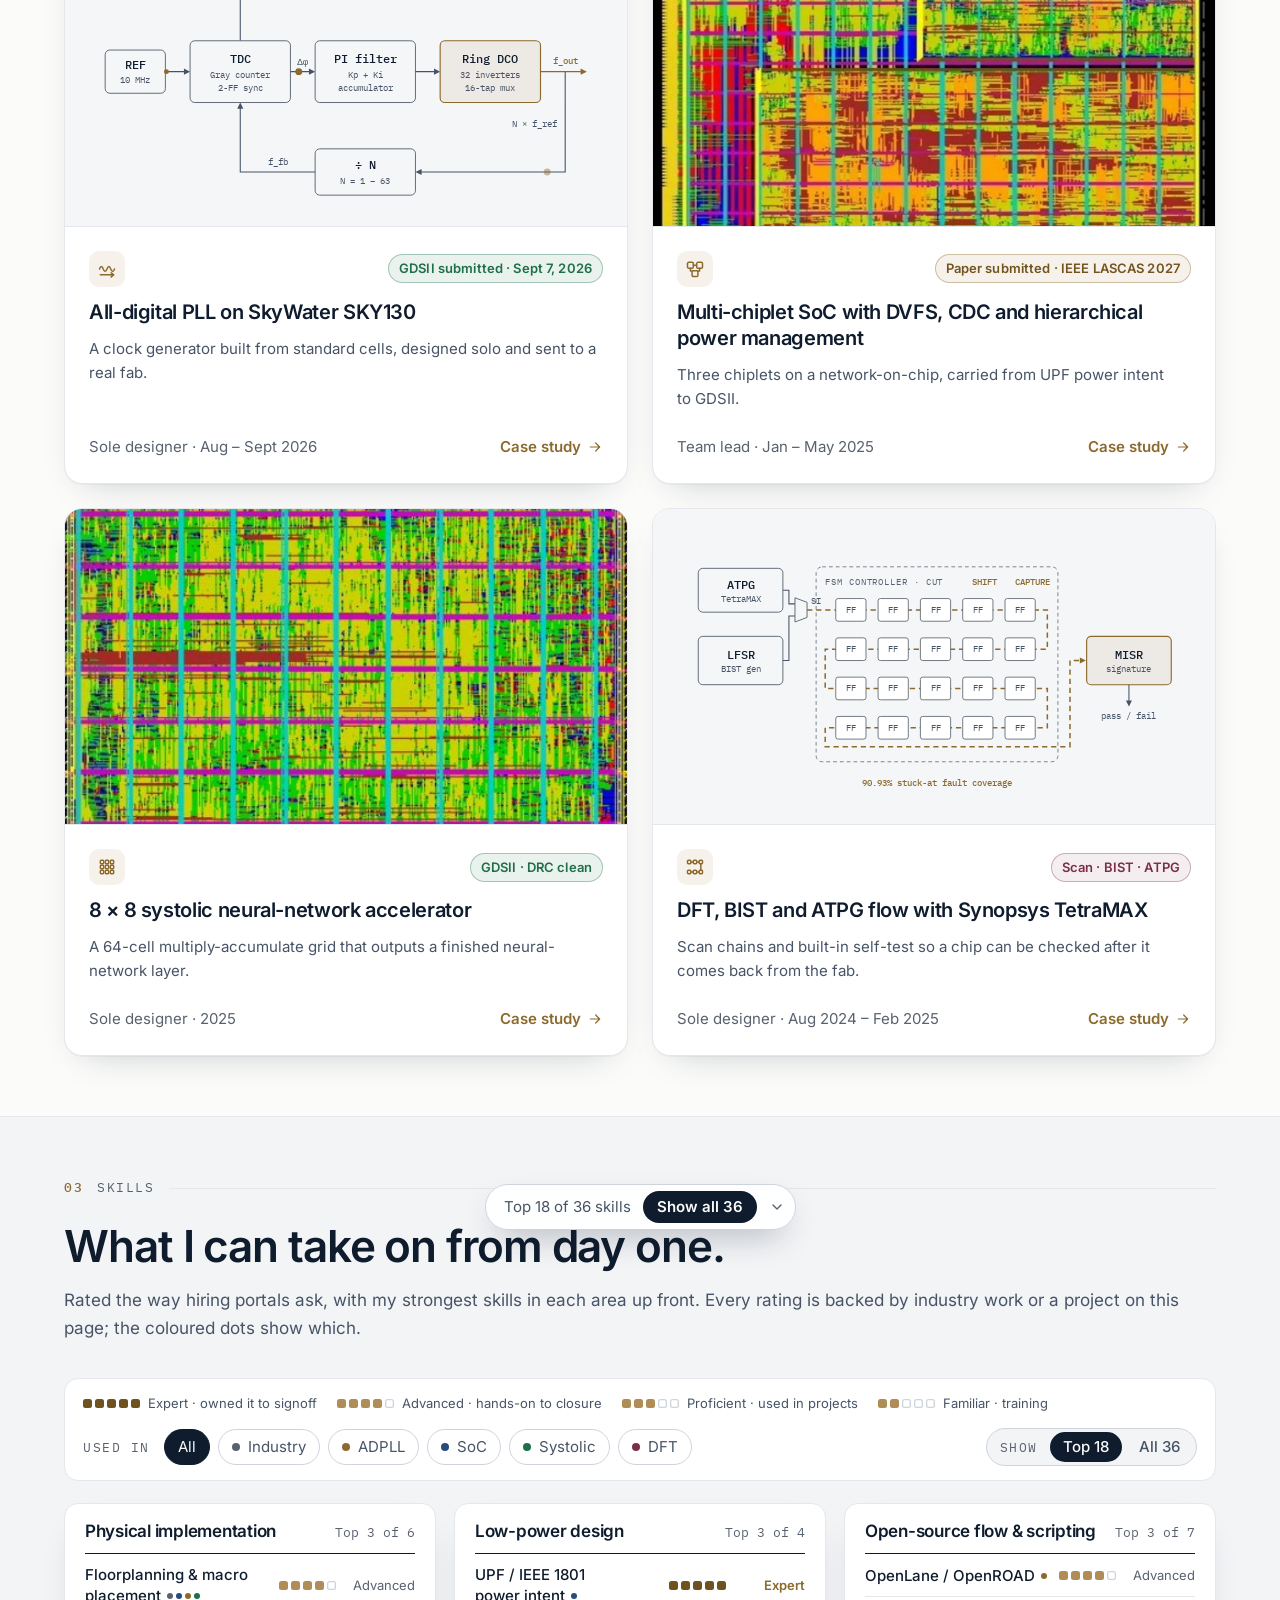
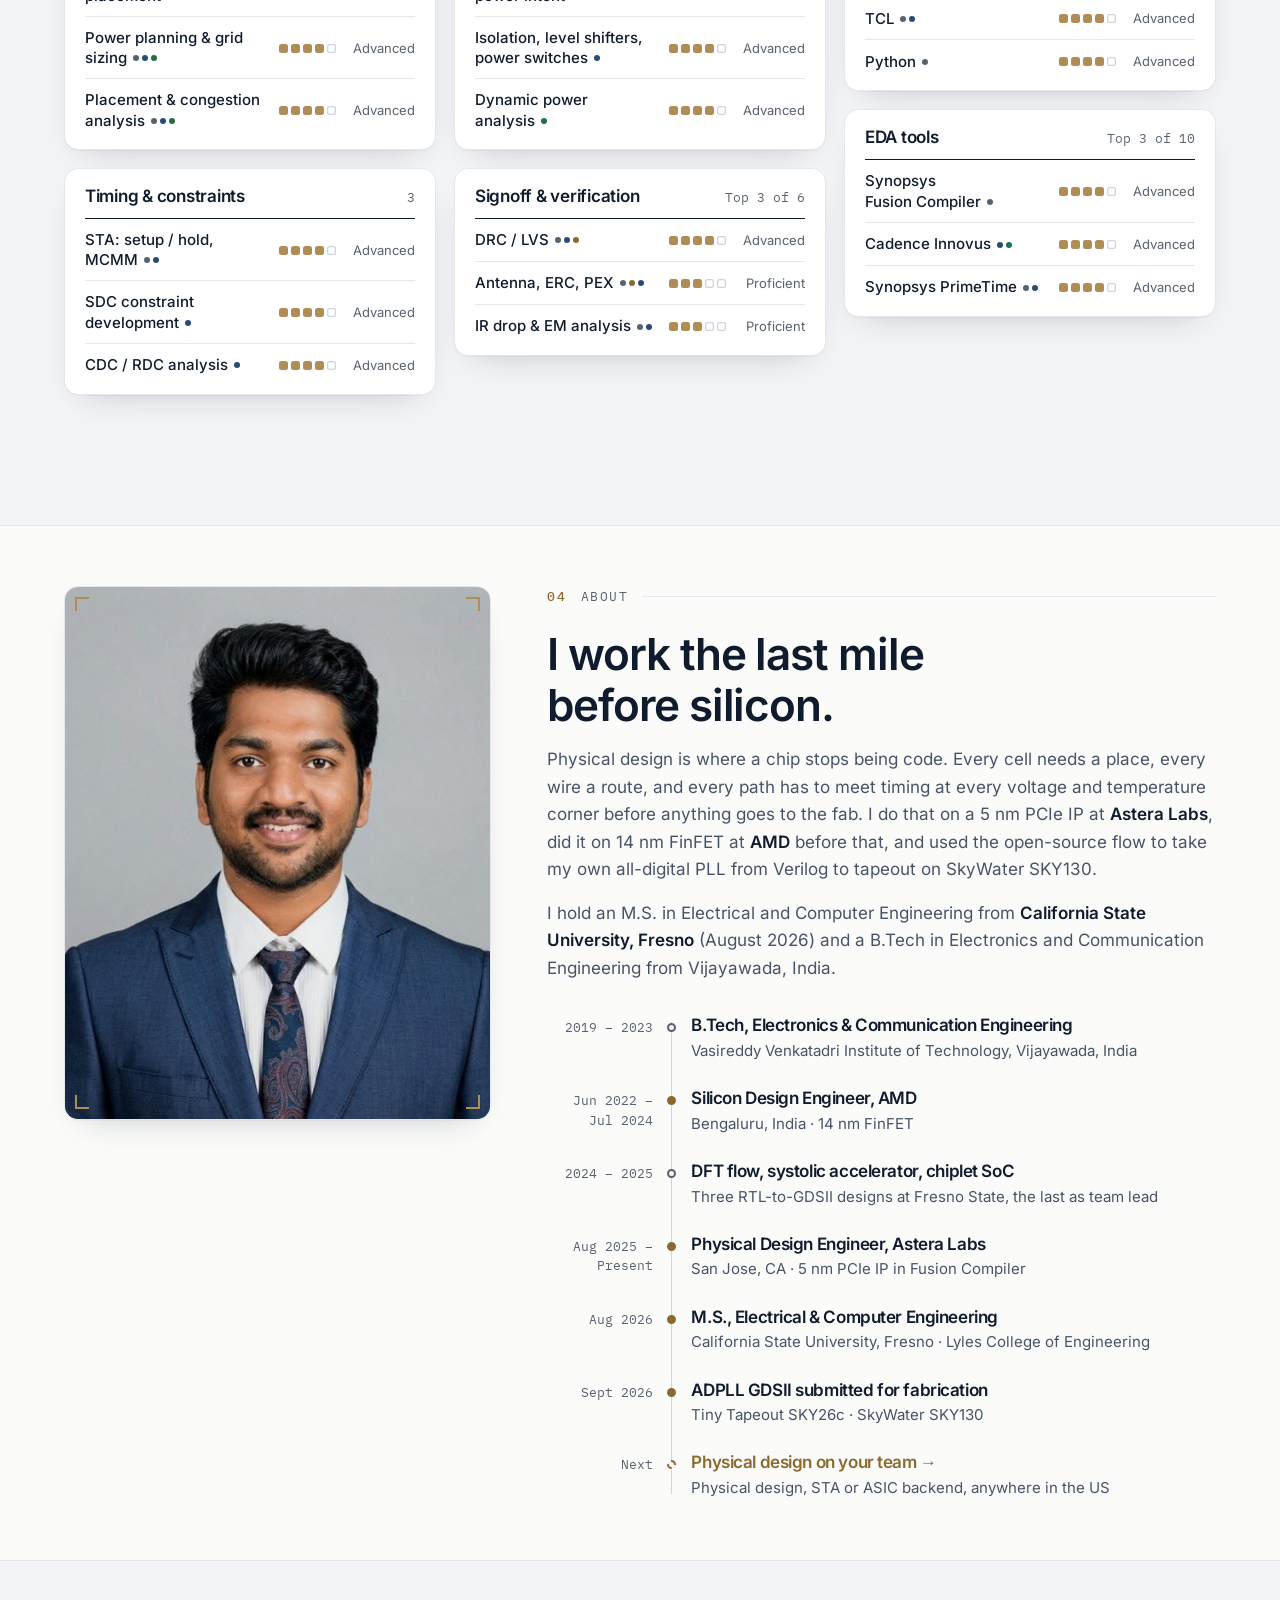
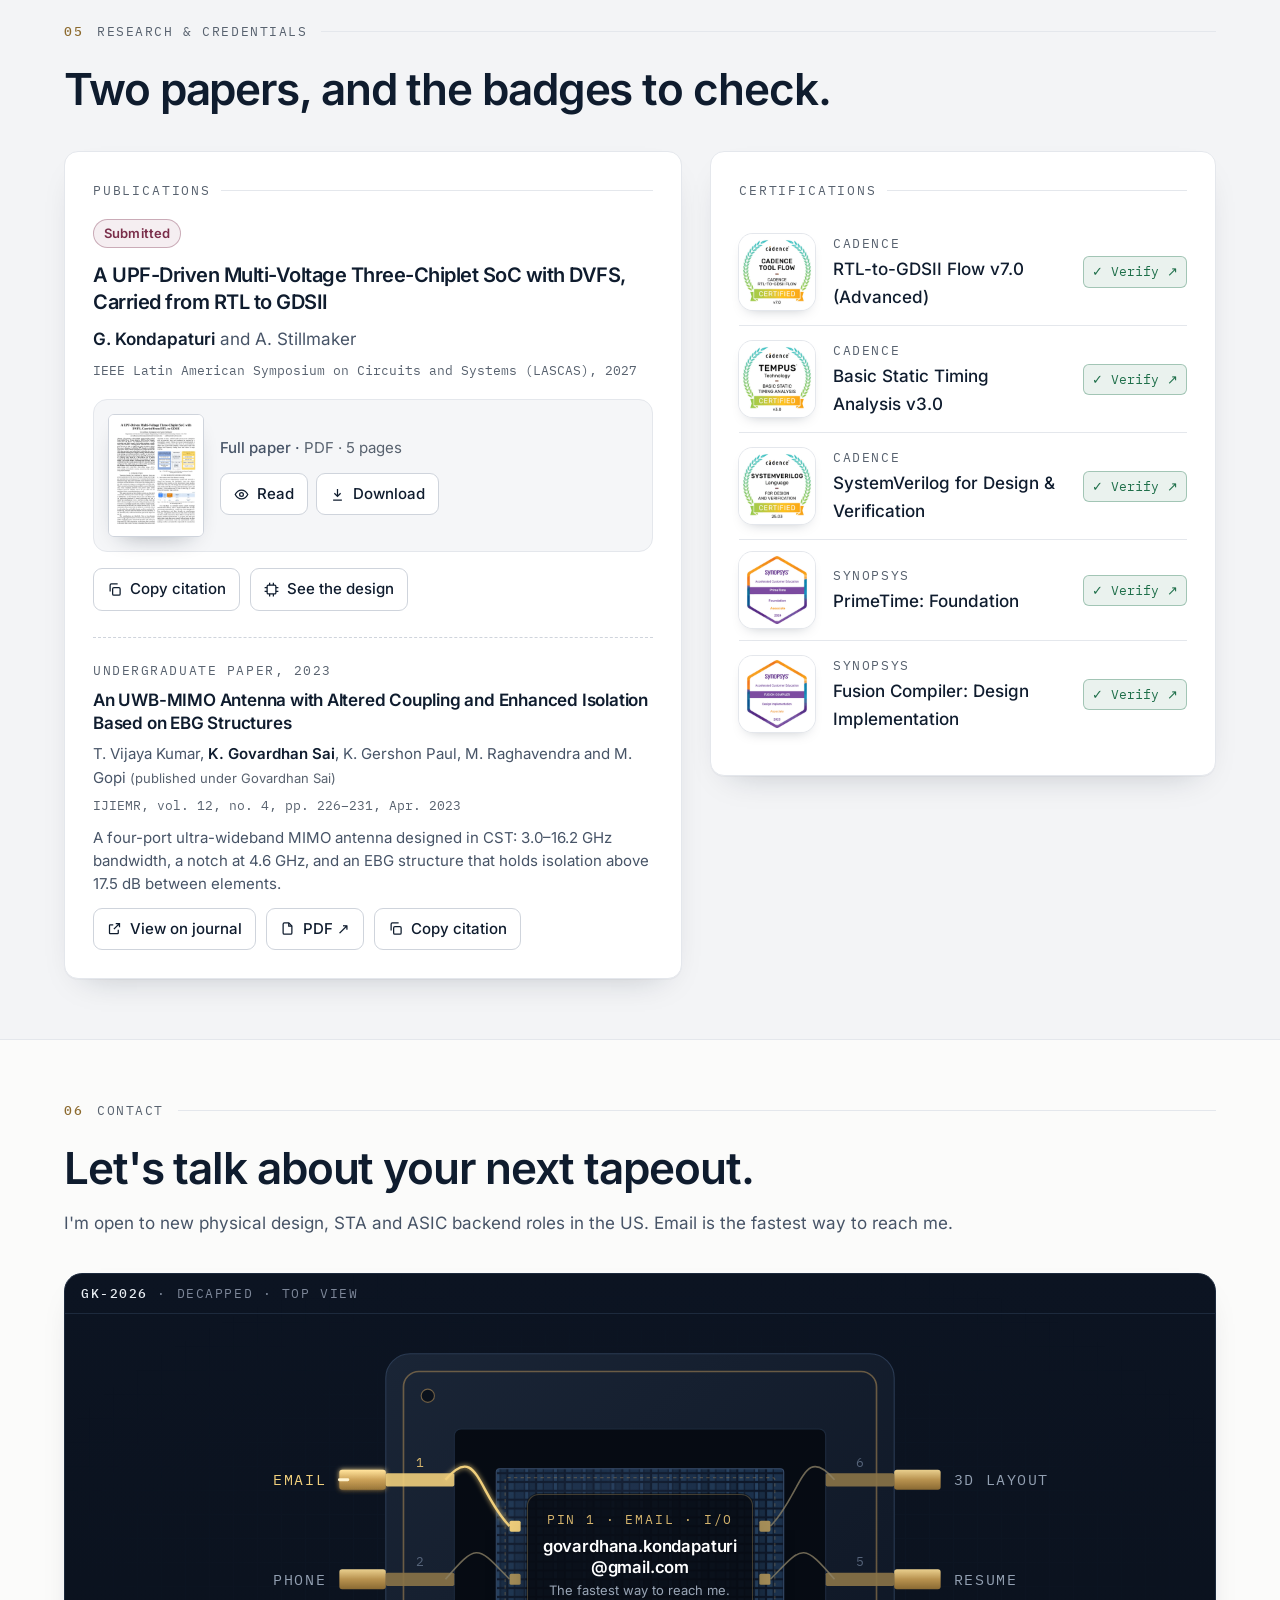
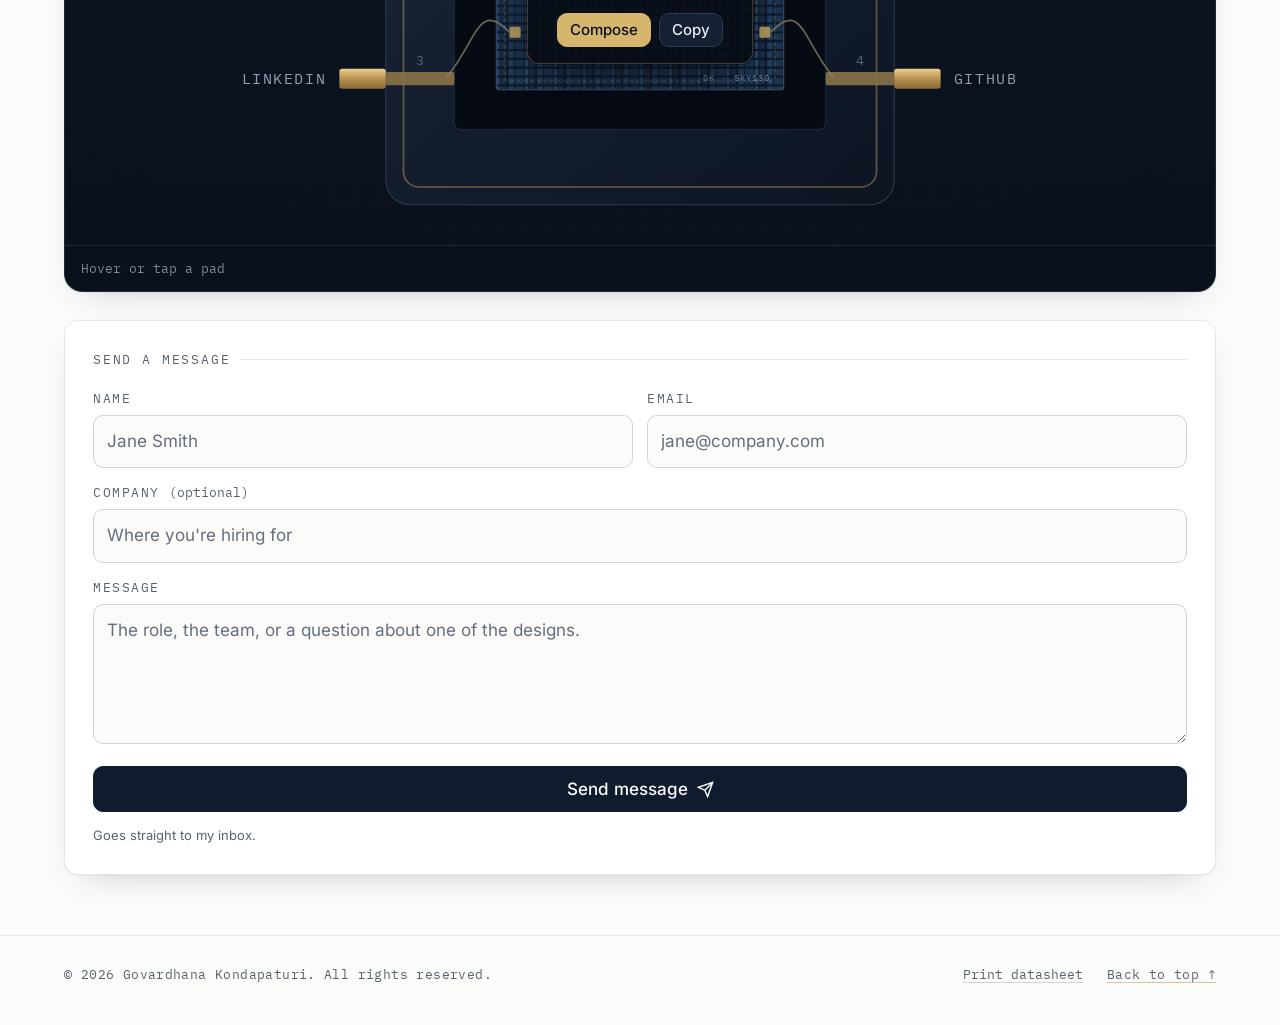
==== commit 73129a79: "Add files via upload" ====
--- a/index.html
+++ b/index.html
@@ -26,7 +26,6 @@
 </script>
 <link rel="stylesheet" href="site.css?v=20261028">
 <link rel="stylesheet" href="hello.css?v=20261028">
-<link rel="stylesheet" href="editorial.css?v=20261102">
 <script type="application/ld+json">
 {
   "@context":"https://schema.org",
